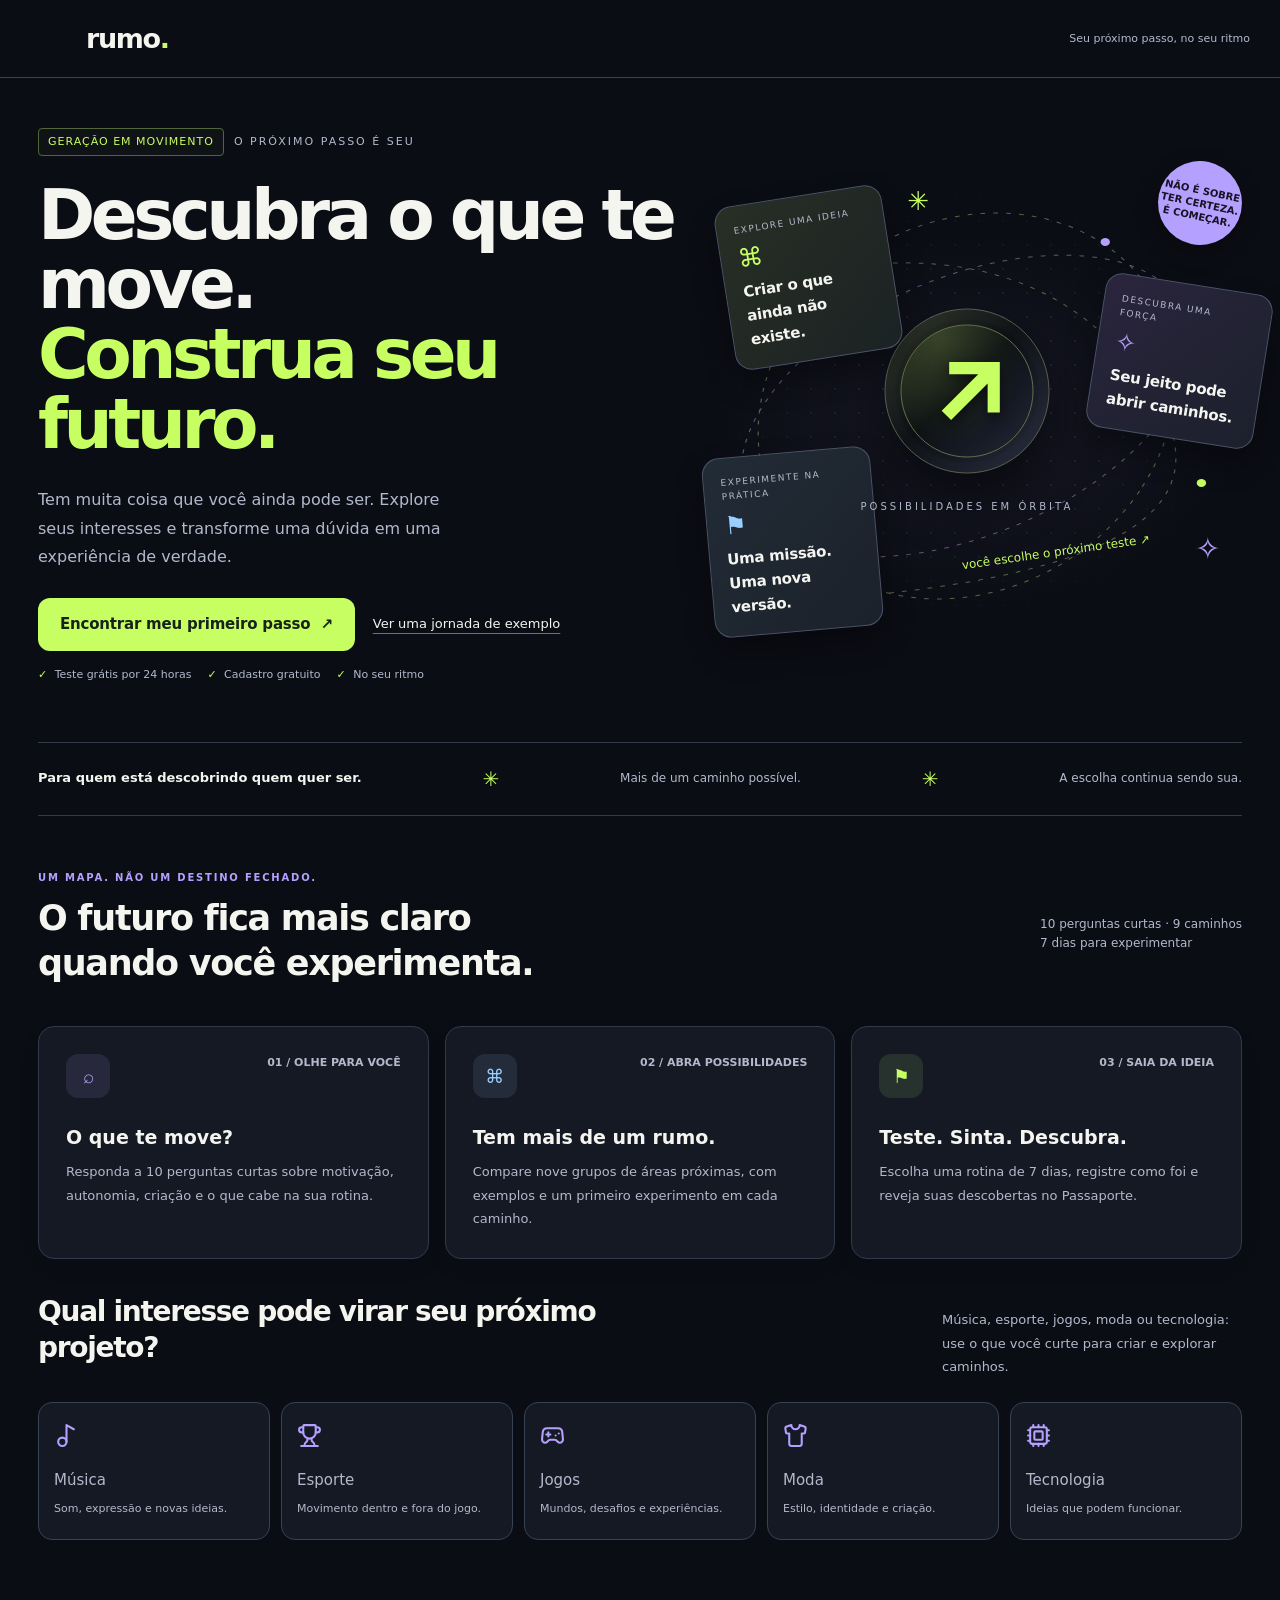
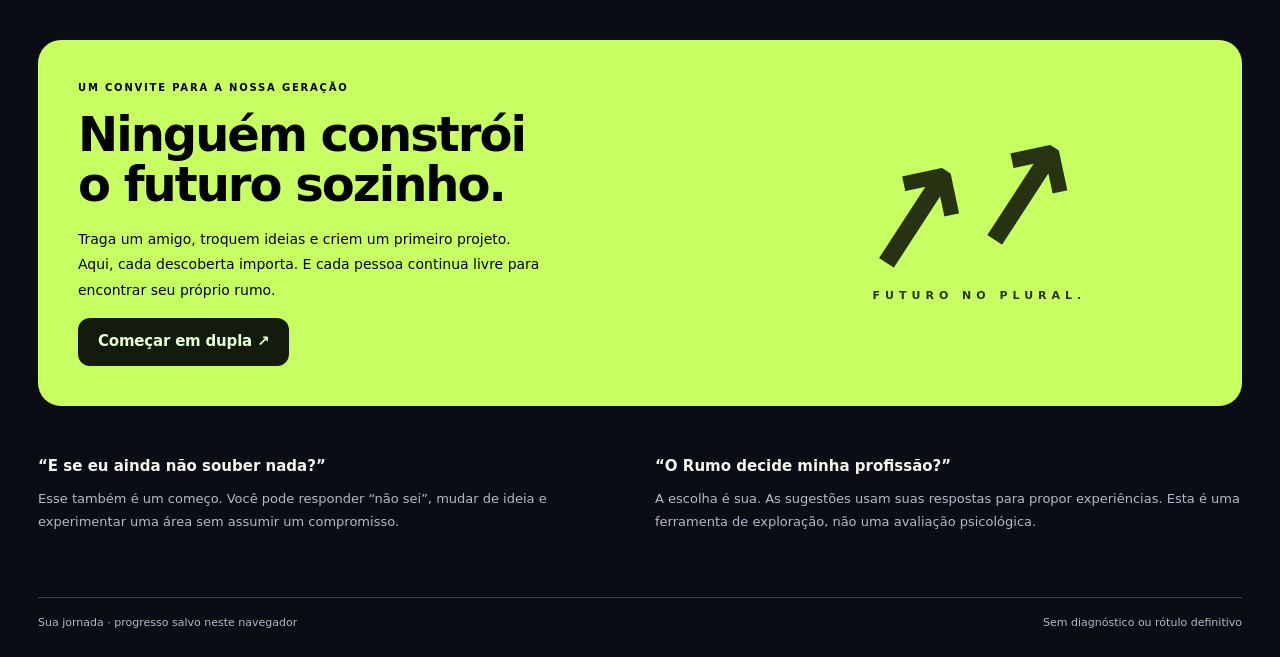
==== public/index.html @ f010de56 "Publica o novo visual do Rumo e separa catálogo e mapa pessoal" ====
<!doctype html>
<html lang="pt-BR"><head><meta charset="utf-8"><meta name="viewport" content="width=device-width,initial-scale=1"><meta name="theme-color" content="#0b0d14"><meta name="description" content="Conheça seus interesses, explore nove caminhos e crie projetos no seu ritmo, sozinho ou em dupla."><title>Rumo — descubra o que te move</title><link rel="icon" href="/favicon.ico?v=rumo1" sizes="16x16 32x32 48x48"><link rel="icon" type="image/png" sizes="32x32" href="/favicon-32x32.png?v=rumo1"><link rel="icon" type="image/svg+xml" sizes="any" href="/favicon.svg?v=rumo1"><link rel="apple-touch-icon" sizes="180x180" href="/apple-touch-icon.png?v=rumo1"><style id="rumo-auth-password-style">#rumo-app-preview .ra-password-wrap{display:flex;align-items:stretch;position:relative;margin-top:8px}#rumo-app-preview .ra-password-wrap input{margin-top:0;padding-right:82px}#rumo-app-preview .ra-password-toggle{position:absolute;right:8px;top:50%;transform:translateY(-50%);border:0;background:transparent;color:var(--mint);font:inherit;font-size:12px;font-weight:700;cursor:pointer;padding:8px}
#rumo-app-preview .mc-page{max-width:1080px;margin:auto;padding-bottom:44px;color:#f7f8fa}#rumo-app-preview .mc-eyebrow{display:flex;align-items:center;gap:9px;font-size:12px;letter-spacing:1.5px;text-transform:uppercase;color:#c7ff62}#rumo-app-preview .mc-dot{width:7px;height:7px;background:#c7ff62;border-radius:50%}#rumo-app-preview .mc-intro{display:flex;justify-content:space-between;gap:35px;align-items:center;margin:35px 0 30px}#rumo-app-preview .mc-intro h1{font-size:clamp(32px,4vw,52px);letter-spacing:-2px;line-height:1.09;margin:16px 0}#rumo-app-preview .mc-intro h1 em{font-style:normal;color:#c7ff62}#rumo-app-preview .mc-intro p{color:#bbc0ce;max-width:530px;font-size:17px;line-height:1.6}#rumo-app-preview .mc-balance{border:1px solid #353b48;background:linear-gradient(135deg,#242d24,#191e2a);padding:24px;border-radius:22px;min-width:200px}#rumo-app-preview .mc-balance strong{display:block;font-size:44px;letter-spacing:-2px;margin:9px 0}#rumo-app-preview .mc-balance small{color:#bbc0ce}#rumo-app-preview .mc-preview{border:1px solid #48523a;background:#252c21;color:#e1e8d6;padding:13px 18px;border-radius:12px;font-size:13px;margin:0 0 30px}#rumo-app-preview .mc-section-title{display:flex;align-items:center;justify-content:space-between;gap:16px}#rumo-app-preview .mc-section-title h2{font-size:21px}#rumo-app-preview .mc-section-title span{font-size:13px;color:#bbc0ce}#rumo-app-preview .mc-packs{display:grid;grid-template-columns:repeat(3,1fr);gap:17px;margin:20px 0}#rumo-app-preview .mc-pack{position:relative;display:block;text-align:left;border:1px solid #363d4b;background:#191e2a;color:#fff;border-radius:20px;padding:25px;cursor:pointer;min-height:247px;transition:transform .15s,border-color .15s}#rumo-app-preview .mc-pack:hover{transform:translateY(-3px)}#rumo-app-preview .mc-pack[aria-pressed=true]{border:2px solid #c7ff62;background:linear-gradient(140deg,#293023,#1a2027);padding:24px}#rumo-app-preview .mc-pack-top{display:flex;justify-content:space-between;align-items:center;font-size:13px;color:#bbc0ce}#rumo-app-preview .mc-check{display:grid;place-items:center;width:23px;height:23px;border:1px solid #646b76;border-radius:50%;color:#151a14}#rumo-app-preview .mc-pack[aria-pressed=true] .mc-check{background:#c7ff62;border-color:#c7ff62}#rumo-app-preview .mc-pack h3{margin:24px 0 6px;font-size:23px}#rumo-app-preview .mc-pack p{color:#bbc0ce;font-size:14px;line-height:1.5;min-height:42px}#rumo-app-preview .mc-price{display:block;font-size:31px;letter-spacing:-1px;margin:22px 0 5px}#rumo-app-preview .mc-pack small{color:#bbc0ce;font-size:12px}#rumo-app-preview .mc-checkout{display:flex;justify-content:space-between;align-items:center;gap:20px;background:#1c222f;padding:21px 24px;border:1px solid #363d4b;border-radius:17px}#rumo-app-preview .mc-checkout strong{display:block;margin-bottom:6px}#rumo-app-preview .mc-checkout small{color:#bbc0ce}#rumo-app-preview .mc-explain{display:grid;grid-template-columns:repeat(3,1fr);gap:24px;border-top:1px solid #343b48;padding-top:26px;margin-top:35px}#rumo-app-preview .mc-explain span{color:#c7ff62;font-size:13px}#rumo-app-preview .mc-explain h3{font-size:15px;margin:9px 0}#rumo-app-preview .mc-explain p{color:#bbc0ce;font-size:13px;line-height:1.6}#rumo-app-preview .mc-footer{margin-top:24px;display:flex;justify-content:space-between;align-items:center;gap:16px}#rumo-app-preview .mc-footer small{color:#bbc0ce}#rumo-app-preview .mc-modal{padding:28px;border:1px solid #606a4e;border-radius:20px;background:#202735;margin:22px 0}#rumo-app-preview .mc-modal p{color:#d2d6e0;line-height:1.6}#rumo-app-preview[data-theme=light] .mc-page{color:#202631}#rumo-app-preview[data-theme=light] .mc-page p,#rumo-app-preview[data-theme=light] .mc-page small,#rumo-app-preview[data-theme=light] .mc-section-title span{color:#525e6a}#rumo-app-preview[data-theme=light] .mc-pack,#rumo-app-preview[data-theme=light] .mc-checkout,#rumo-app-preview[data-theme=light] .mc-balance,#rumo-app-preview[data-theme=light] .mc-modal{background:#fff;color:#202631;border-color:#8f9c7b}#rumo-app-preview[data-theme=light] .mc-intro h1 em,#rumo-app-preview[data-theme=light] .mc-eyebrow,#rumo-app-preview[data-theme=light] .mc-explain span{color:#476b1f}@media(max-width:700px){#rumo-app-preview .mc-intro{align-items:stretch;flex-direction:column;gap:10px}#rumo-app-preview .mc-balance{min-width:0;display:flex;align-items:center;justify-content:space-between;gap:10px;padding:18px}#rumo-app-preview .mc-balance strong{font-size:30px;margin:0}#rumo-app-preview .mc-packs{grid-template-columns:1fr}#rumo-app-preview .mc-pack{min-height:0;padding:22px}#rumo-app-preview .mc-pack[aria-pressed=true]{padding:21px}#rumo-app-preview .mc-pack h3{margin-top:15px}#rumo-app-preview .mc-pack p{min-height:0}#rumo-app-preview .mc-checkout,#rumo-app-preview .mc-footer{align-items:stretch;flex-direction:column}#rumo-app-preview .mc-explain{grid-template-columns:1fr;gap:8px}#rumo-app-preview .mc-section-title{align-items:start;flex-direction:column;gap:0}}

#rumo-app-preview .ts-account{margin:30px 0;padding:28px;background:var(--rp-surface,#191e2a);border:1px solid var(--rp-line,#363d4b);border-radius:24px;color:var(--rp-text,#f4f5f8)}#rumo-app-preview .ts-account-head{display:flex;align-items:center;gap:15px}#rumo-app-preview .ts-account h2{margin:6px 0 0;font-size:23px;color:inherit}#rumo-app-preview .ts-account-icon{width:50px;height:50px;border-radius:15px;display:grid;place-items:center;background:#c7ff6214;color:#c7ff62}#rumo-app-preview .ts-account-icon svg{width:24px;height:24px}#rumo-app-preview .ts-account-badge{margin-left:auto;border-radius:30px;padding:7px 12px;background:#c7ff6214;color:#c7ff62;font-size:12px}#rumo-app-preview .ts-account dl{padding:22px 0;margin:22px 0 0;border-bottom:1px solid var(--rp-line,#363d4b)}#rumo-app-preview .ts-account dt{font-size:13px;color:var(--rp-muted,#bbc0ce);margin-bottom:8px}#rumo-app-preview .ts-account dd{margin:0;font-size:18px;overflow-wrap:anywhere}#rumo-app-preview .ts-account-footer{display:flex;align-items:center;justify-content:space-between;gap:25px;padding-top:22px}#rumo-app-preview .ts-account-footer p{font-size:13px;line-height:1.6;color:var(--rp-muted,#bbc0ce);max-width:370px;margin:0}#rumo-app-preview .ts-logout{display:flex;gap:9px;align-items:center;justify-content:center;white-space:nowrap}#rumo-app-preview .ts-logout svg{width:17px;height:17px}#rumo-app-preview #ts-account-status:empty{display:none}#rumo-app-preview #ts-account-status{color:var(--rp-text,#f4f5f8);margin-bottom:0}#rumo-app-preview[data-theme=light] .ts-account-icon,#rumo-app-preview[data-theme=light] .ts-account-badge{color:#3f6220;background:#e6eedc}#rumo-app-preview[data-theme=light] .ts-account{background:#fff;color:#202631;border-color:#cbd2c5}#rumo-app-preview[data-theme=light] .ts-account-footer p,#rumo-app-preview[data-theme=light] .ts-account dt{color:#526044}@media(max-width:600px){#rumo-app-preview .ts-account{padding:20px}#rumo-app-preview .ts-account-footer{align-items:stretch;flex-direction:column;gap:18px}#rumo-app-preview .ts-account h2{font-size:20px}#rumo-app-preview .ts-account-head{gap:10px}#rumo-app-preview .ts-account-badge{padding:6px 8px}}

#rumo-app-preview .pc-status{color:var(--rp-text,#f4f5f8);line-height:1.6}#rumo-app-preview .pc-orders{margin-top:30px}#rumo-app-preview .pc-order{display:flex;justify-content:space-between;align-items:center;gap:15px;border:1px solid var(--rp-line,#363d4b);border-radius:15px;padding:20px;margin:12px 0}#rumo-app-preview .pc-order small{display:block;margin-top:8px;color:var(--rp-muted,#bbc0ce)}#rumo-app-preview .pc-admin-order{border:1px solid var(--rp-line,#363d4b);background:var(--rp-surface,#191e2a);padding:24px;border-radius:20px;margin:22px 0}#rumo-app-preview .pc-admin-order h2{font-size:24px}#rumo-app-preview .pc-admin-order label{display:block;margin:20px 0;font-size:14px}#rumo-app-preview .pc-details dt{font-size:12px;color:var(--rp-muted,#bbc0ce);margin-top:20px}#rumo-app-preview .pc-details dd{margin:8px 0 0;overflow-wrap:anywhere}#rumo-app-preview .pc-details input,#rumo-app-preview .pc-admin-order input[type=text],#rumo-app-preview .pc-admin-order input[name=bankReference]{display:block;width:100%;padding:14px;border:1px solid var(--rp-line,#495363);border-radius:10px;background:var(--rp-bg,#10141e);color:var(--rp-text,#fff);font:inherit;margin-top:10px}#rumo-app-preview .pc-confirm{line-height:1.6}#rumo-app-preview .pc-confirm input{accent-color:#c7ff62}#rumo-app-preview .mc-modal small{display:block;margin-top:12px;line-height:1.7;color:#d2d6e0}#rumo-app-preview[data-theme=light] .pc-details input,#rumo-app-preview[data-theme=light] .pc-admin-order input[name=bankReference]{background:#fff;color:#202631;border-color:#9ba78e}#rumo-app-preview[data-theme=light] .pc-admin-order{background:#fff;color:#202631}@media(max-width:600px){#rumo-app-preview .pc-order{align-items:stretch;flex-direction:column}#rumo-app-preview .pc-admin-order{padding:18px}#rumo-app-preview .pc-admin-order .rp-button{white-space:normal;width:100%;line-height:1.5}}
</style><style>
#rumo-app-preview .mf-hero{display:grid;grid-template-columns:100px minmax(0,1fr);gap:8px 24px;text-align:left;padding:12px 0 28px;position:relative}#rumo-app-preview .mf-badge{grid-column:2;justify-self:start;display:inline-flex;color:#c7ff62;border:1px solid #c7ff6238;border-radius:999px;padding:8px 14px;font-size:12px;font-weight:650;letter-spacing:.04em}#rumo-app-preview .mf-orb{display:grid;place-items:center;grid-column:1;grid-row:1 / span 4;margin:auto;width:84px;height:84px;border:1px solid #c7ff6280;border-radius:50%;background:radial-gradient(circle at 30% 22%,#d5ffb2 0%,#9bf2b5 20%,#49b9bb 45%,#7e77dd 73%,#293c49 100%);box-shadow:0 0 0 12px #c7ff6206,0 0 0 26px #72e3c704,0 0 55px #78dcb02c;cursor:pointer;color:#112326;transition:transform .2s,box-shadow .2s}#rumo-app-preview .mf-orb:hover{transform:scale(1.05);box-shadow:0 0 0 14px #c7ff620c,0 0 65px #78dcb040}#rumo-app-preview .mf-orb span{display:grid;place-items:center;width:52px;height:52px;border:1px solid #ffffff80;border-radius:50%;background:#ffffff18}#rumo-app-preview .mf-orb svg{width:30px;height:30px}#rumo-app-preview .mf-listening{animation:mf-pulse 1.3s ease-in-out infinite}#rumo-app-preview .mf-hero h1{grid-column:2;font-size:clamp(26px,3.4vw,38px);line-height:1.06;letter-spacing:-.04em;margin:0}#rumo-app-preview .mf-hero h1 br{display:none}#rumo-app-preview .mf-hero h1 em{font-style:normal;color:#c7ff62}#rumo-app-preview .mf-hero p{grid-column:2;font-size:14px;line-height:1.6;margin:0;color:var(--rp-muted,#bbc0ce)}#rumo-app-preview .mf-free{grid-column:2;color:var(--rp-muted,#bbc0ce);font-size:12px}#rumo-app-preview .mf-shortcuts{display:grid;gap:9px;margin-top:24px}#rumo-app-preview .mf-shortcuts button{display:flex;align-items:center;gap:10px;text-align:left;border:1px solid var(--rp-line,#363d4b);background:#ffffff04;color:var(--rp-text,#f4f5f8);border-radius:12px;padding:13px 11px;font:inherit;font-size:13px;cursor:pointer}#rumo-app-preview .mf-shortcuts svg{width:17px;height:17px;color:#c7ff62}#rumo-app-preview .mf-actions{display:flex;align-items:center;gap:8px 16px;flex-wrap:wrap;margin-top:12px}#rumo-app-preview .mf-page .ma-log{min-height:300px;max-height:530px;overflow:auto}#rumo-app-preview .mf-page .ma-bubble p{white-space:pre-line}#rumo-app-preview .mf-page .ma-compose>small{display:block;margin-top:10px;line-height:1.6;color:var(--rp-muted,#bbc0ce)}#rumo-app-preview[data-theme=light] .mf-badge{color:#416516;background:#eef7e5;border-color:#c4d9b0}#rumo-app-preview[data-theme=light] .mf-hero h1 em,#rumo-app-preview[data-theme=light] .mf-shortcuts svg{color:#416516}@keyframes mf-pulse{50%{transform:scale(1.06);box-shadow:0 0 0 18px #c7ff6214,0 0 70px #78dcb04a}}@media(prefers-reduced-motion:reduce){#rumo-app-preview .mf-listening{animation:none}#rumo-app-preview .mf-orb{transition:none}}@media(max-width:600px){#rumo-app-preview .mf-hero{grid-template-columns:64px minmax(0,1fr);gap:8px 18px;padding-top:12px}#rumo-app-preview .mf-orb{width:64px;height:64px;margin:auto}#rumo-app-preview .mf-orb span{width:44px;height:44px}#rumo-app-preview .mf-page .ma-layout{display:flex;flex-direction:column}#rumo-app-preview .mf-page .ma-context{order:2}#rumo-app-preview .mf-page .ma-chat{order:1}#rumo-app-preview .mf-shortcuts{grid-template-columns:1fr 1fr}#rumo-app-preview .mf-page .ma-log{max-height:430px}}
</style>
<style id="rumo-task-record-style">
#rumo-app-preview .rp-task-record{margin:24px 0;padding:20px;border:1px solid var(--rp-line);border-radius:14px;background:var(--rp-surface)}
#rumo-app-preview .rp-task-record label{display:block;margin:0 0 8px;font-size:16px;font-weight:650;color:var(--rp-text)}
#rumo-app-preview .rp-task-record label span{font-size:12px;font-weight:400;color:var(--rp-muted)}
#rumo-app-preview .rp-task-record p{font-size:13px;line-height:1.6;margin:0 0 14px;color:var(--rp-muted)}
#rumo-app-preview .rp-task-record textarea{display:block;box-sizing:border-box;width:100%;min-height:160px;resize:vertical;padding:14px;border:1px solid var(--rp-line);border-radius:10px;background:var(--rp-bg);color:var(--rp-text);font:inherit;font-size:16px;line-height:1.6}
#rumo-app-preview .rp-task-record textarea::placeholder{color:var(--rp-muted);opacity:1}
#rumo-app-preview .rp-task-record textarea:focus-visible{outline:2px solid var(--rp-lime);outline-offset:3px}
#rumo-app-preview .rp-task-saved p{white-space:pre-wrap;overflow-wrap:anywhere;color:var(--rp-text)}
@media(max-width:500px){#rumo-app-preview .rp-task-record{padding:16px}}
</style><style id="rumo-support-style">
#rumo-app-preview .su-page{max-width:1030px;margin:0 auto;padding-bottom:32px}
#rumo-app-preview .su-heading{margin:35px 0 34px;max-width:630px}
#rumo-app-preview .su-kicker{display:flex;align-items:center;gap:8px;color:var(--rp-muted);font-size:10px;letter-spacing:1.7px;font-weight:650}
#rumo-app-preview .su-kicker>span{width:7px;height:7px;background:#c7ff62;border-radius:50%}
#rumo-app-preview .su-heading h1{font-size:clamp(34px,5vw,52px);letter-spacing:-2px;line-height:1.09;margin:18px 0}
#rumo-app-preview .su-heading h1 em{font-style:normal;color:var(--rp-lime)}
#rumo-app-preview .su-heading>p{font-size:15px;line-height:1.7;max-width:510px}
#rumo-app-preview .su-grid{display:grid;grid-template-columns:1.1fr 1fr;gap:32px;align-items:start}
#rumo-app-preview .su-contact{border:1px solid var(--rp-line);border-radius:24px;background:radial-gradient(ellipse at 100% 0%,#c7ff6210,transparent 60%),var(--rp-surface);padding:28px}
#rumo-app-preview .su-contact-top{display:flex;align-items:center;justify-content:space-between;gap:12px;margin-bottom:26px}
#rumo-app-preview .su-chat-icon{width:55px;height:55px;border-radius:17px;display:grid;place-items:center;background:#c7ff62;color:#132006}
#rumo-app-preview .su-chat-icon svg{width:28px;height:28px}
#rumo-app-preview .su-tag{font-size:10px;letter-spacing:1.4px;color:var(--rp-muted)}
#rumo-app-preview .su-contact h2{font-size:28px;line-height:1.2;letter-spacing:-.8px;margin-bottom:16px}
#rumo-app-preview .su-contact>p{font-size:13px;line-height:1.8}
#rumo-app-preview .su-chat{border:1px solid var(--rp-line);background:var(--rp-bg);border-radius:14px 14px 4px 14px;padding:16px 18px;margin:24px 0 22px}
#rumo-app-preview .su-chat>span{font-size:9px;font-weight:650;letter-spacing:1.3px;color:var(--rp-muted)}
#rumo-app-preview .su-chat p{font-size:13px;line-height:1.6;color:var(--rp-text);margin:8px 0 0}
#rumo-app-preview .su-whatsapp{text-decoration:none;box-sizing:border-box;display:flex;align-items:center;justify-content:center;gap:10px;width:100%;min-height:54px;border:0;border-radius:12px;background:#c7ff62;color:#102005;font-size:14px;font-weight:750;padding:14px 16px}
#rumo-app-preview .su-whatsapp:hover{background:#d9ff99}
#rumo-app-preview .su-whatsapp>svg{width:21px;height:21px}
#rumo-app-preview .su-whatsapp>span{margin-left:auto;font-size:20px}
#rumo-app-preview .su-contact>small{display:block;text-align:center;font-size:10px;color:var(--rp-muted);line-height:1.6;margin:12px 0 0}
#rumo-app-preview .su-contact .su-preview-note{font-size:10px;color:var(--rp-muted);text-align:center;margin:14px 0 0}
#rumo-app-preview .su-status{border:1px solid var(--rp-line);border-radius:10px;padding:14px;margin-top:16px;font-size:12px;line-height:1.7;color:var(--rp-text);background:var(--rp-bg)}
#rumo-app-preview .su-faq{padding-top:5px}
#rumo-app-preview .su-faq>h2{margin-top:13px;font-size:25px}
#rumo-app-preview .su-faq details{border-bottom:1px solid var(--rp-line)}
#rumo-app-preview .su-faq summary{display:flex;align-items:center;justify-content:space-between;gap:15px;list-style:none;cursor:pointer;padding:20px 0;color:var(--rp-text);font-size:13px;font-weight:550}
#rumo-app-preview .su-faq summary::-webkit-details-marker{display:none}
#rumo-app-preview .su-faq summary>span{font-size:21px;color:var(--rp-muted);font-weight:400}
#rumo-app-preview .su-faq details[open] summary>span{transform:rotate(45deg)}
#rumo-app-preview .su-faq details>p{font-size:12px;line-height:1.8;padding-bottom:4px}
#rumo-app-preview .su-tip{display:flex;gap:13px;padding:21px;border:1px solid var(--rp-line);border-radius:16px;margin-top:28px}
#rumo-app-preview .su-tip>svg{flex-shrink:0;width:19px;height:19px;color:var(--rp-lime);margin-top:2px}
#rumo-app-preview .su-tip h3{font-size:13px;line-height:1.5;margin:0 0 8px}
#rumo-app-preview .su-tip p{font-size:12px;line-height:1.7;margin-bottom:6px}
#rumo-app-preview .su-tip .rp-link{font-size:12px;text-decoration:none;color:var(--rp-lime)}
#rumo-app-preview .su-footer{display:flex;align-items:center;gap:9px;margin-top:25px;font-size:10px;line-height:1.7;color:var(--rp-muted)}
#rumo-app-preview .su-footer svg{width:15px;height:15px;flex-shrink:0}
@media(max-width:690px){#rumo-app-preview .su-grid{grid-template-columns:1fr;gap:30px}#rumo-app-preview .su-contact{padding:23px;border-radius:20px}#rumo-app-preview .su-heading{margin:27px 0}#rumo-app-preview .su-faq>.su-kicker{letter-spacing:1.1px}}
</style><style id="rumo-admin-style">#rumo-app-preview .ad-page{max-width:1320px;margin:auto;padding-bottom:30px}
#rumo-app-preview .ad-header{display:flex;justify-content:space-between;gap:24px;align-items:center;margin:30px 0}
#rumo-app-preview .ad-header h1{font-size:clamp(28px,3.6vw,43px);letter-spacing:-1.5px;margin:14px 0}
#rumo-app-preview .ad-header p{font-size:13px;margin:0}
#rumo-app-preview .ad-badge{display:inline-flex;align-items:center;gap:8px;font-size:9px;letter-spacing:1.6px;color:var(--rp-lime)}
#rumo-app-preview .ad-badge svg{width:15px;height:15px}
#rumo-app-preview .ad-owner{border-left:1px solid var(--rp-line);padding-left:23px;display:grid;gap:7px;font-size:11px}
#rumo-app-preview .ad-owner span,#rumo-app-preview .ad-owner small{color:var(--rp-muted);font-size:10px}
#rumo-app-preview .ad-toolbar,#rumo-app-preview .ad-tools{display:flex;align-items:center;justify-content:space-between;gap:15px;flex-wrap:wrap}
#rumo-app-preview .ad-toolbar{padding:20px 0;border-top:1px solid var(--rp-line);border-bottom:1px solid var(--rp-line);margin-bottom:24px}
#rumo-app-preview .ad-tabs{display:flex;gap:4px;background:var(--rp-surface);border:1px solid var(--rp-line);padding:5px;border-radius:12px}
#rumo-app-preview .ad-tabs button{border:0;background:transparent;color:var(--rp-muted);font-size:12px;padding:11px 15px;border-radius:8px}
#rumo-app-preview .ad-tabs [aria-pressed=true]{background:var(--rp-lime);color:#102005;font-weight:700}
#rumo-app-preview .ad-tabs button span{background:#181e15;color:#c7ff62;padding:2px 6px;border-radius:9px;margin-left:5px}
#rumo-app-preview .ad-select{display:grid;gap:5px;font-size:9px;color:var(--rp-muted)}
#rumo-app-preview .ad-select select,#rumo-app-preview .su-forms select{background:var(--rp-surface);color:var(--rp-text);border:1px solid var(--rp-line);border-radius:8px;padding:9px 12px;font:inherit;font-size:12px;color-scheme:dark}
#rumo-app-preview[data-theme=light] .ad-select select{color-scheme:light}
#rumo-app-preview .ad-kpis{display:grid;grid-template-columns:repeat(4,minmax(0,1fr));gap:14px;margin-bottom:22px}
#rumo-app-preview .ad-kpi{background:var(--rp-surface);border:1px solid var(--rp-line);padding:20px;border-radius:16px}
#rumo-app-preview .ad-kpi>div{display:flex;justify-content:space-between;gap:10px;font-size:11px;color:var(--rp-muted)}
#rumo-app-preview .ad-kpi svg{width:16px;height:16px;color:var(--rp-lime);flex-shrink:0}
#rumo-app-preview .ad-kpi>strong{display:block;font-size:34px;letter-spacing:-1.5px;margin:14px 0 8px}
#rumo-app-preview .ad-kpi>small{display:block;line-height:1.6;font-size:9px;color:var(--rp-muted)}
#rumo-app-preview .ad-grid{display:grid;grid-template-columns:1.2fr 1fr;gap:20px;margin-bottom:20px}
#rumo-app-preview .ad-card{border:1px solid var(--rp-line);border-radius:18px;padding:25px;background:var(--rp-surface)}
#rumo-app-preview .ad-card h2{font-size:20px;line-height:1.35;letter-spacing:-.5px;margin:12px 0 20px}
#rumo-app-preview .ad-card-head{display:flex;align-items:start;justify-content:space-between;gap:15px;flex-wrap:wrap}
#rumo-app-preview .ad-card .rp-overline{font-size:9px;letter-spacing:1.5px}
#rumo-app-preview .ad-card p,#rumo-app-preview .ad-fine{font-size:11px;line-height:1.8;color:var(--rp-muted)}
#rumo-app-preview .ad-legend{display:flex;gap:6px;align-items:center;font-size:9px;color:var(--rp-muted)}
#rumo-app-preview .ad-legend b,#rumo-app-preview .ad-legend em{height:7px;width:7px;border-radius:2px;background:#c7ff62}
#rumo-app-preview .ad-legend em{background:#b49cff;margin-left:6px}
#rumo-app-preview .ad-chart{height:150px;display:flex;gap:3px;align-items:end;margin-top:20px;border-bottom:1px solid var(--rp-line);background:repeating-linear-gradient(to top,transparent 0,transparent 49px,var(--rp-line) 50px)}
#rumo-app-preview .ad-chart-day{flex:1;min-width:0;height:100%;display:flex;gap:1px;align-items:end}
#rumo-app-preview .ad-chart-day span,#rumo-app-preview .ad-chart-day em{display:block;flex:1;background:#c7ff62;border-radius:2px 2px 0 0}
#rumo-app-preview .ad-chart-day em{background:#b49cff}
#rumo-app-preview .ad-axis{display:flex;justify-content:space-between;color:var(--rp-muted);font-size:9px;margin-top:10px}
#rumo-app-preview .ad-data-table{font-size:11px;color:var(--rp-muted);margin-top:18px}
#rumo-app-preview .ad-data-table>div{max-height:240px;overflow:auto}
#rumo-app-preview .ad-data-table table{width:100%;border-collapse:collapse;text-align:left;margin-top:12px}
#rumo-app-preview .ad-data-table td,#rumo-app-preview .ad-data-table th{padding:9px;border-bottom:1px solid var(--rp-line)}
#rumo-app-preview .ad-funnel>div{display:flex;justify-content:space-between;gap:20px;padding:16px 0;border-bottom:1px solid var(--rp-line);font-size:12px}
#rumo-app-preview .ad-funnel strong{font-size:18px;color:var(--rp-lime)}
#rumo-app-preview .ad-mini{display:grid;gap:10px;border-top:1px solid var(--rp-line);padding-top:15px;font-size:11px}
#rumo-app-preview .ad-mini strong{float:right}
#rumo-app-preview .ad-routes>div{margin:20px 0}
#rumo-app-preview .ad-routes>div>div:first-child{display:flex;justify-content:space-between;gap:15px;font-size:11px;margin-bottom:10px}
#rumo-app-preview .ad-bar{height:6px;border-radius:4px;background:var(--rp-line);overflow:hidden}
#rumo-app-preview .ad-bar>span{display:block;height:100%;background:linear-gradient(90deg,#b49cff,#c7ff62);border-radius:4px}
#rumo-app-preview .ad-empty{text-align:center;border:1px dashed var(--rp-line);border-radius:12px;padding:35px 20px;color:var(--rp-muted);font-size:13px}
#rumo-app-preview .ad-empty svg{width:27px;height:27px;color:var(--rp-lime)}
#rumo-app-preview .ad-footer{display:flex;gap:10px;margin-top:24px;color:var(--rp-muted)}
#rumo-app-preview .ad-footer>svg{width:16px;flex-shrink:0}
#rumo-app-preview .ad-footer p{font-size:10px;line-height:1.7;margin:0}
#rumo-app-preview .ad-error{padding:25px;border:1px solid #c67d7d;border-radius:14px}
#rumo-app-preview .ad-rating{display:flex;align-items:center;gap:20px;margin:22px 0}
#rumo-app-preview .ad-rating>strong{font-size:60px;letter-spacing:-3px;color:var(--rp-lime)}
#rumo-app-preview .ad-review{border-top:1px solid var(--rp-line);padding:20px 0}
#rumo-app-preview .ad-review>div{display:flex;justify-content:space-between;gap:12px}
#rumo-app-preview .ad-review strong{color:var(--rp-lime)}
#rumo-app-preview .ad-review time{font-size:10px;color:var(--rp-muted)}
#rumo-app-preview .ad-review p,#rumo-app-preview .ad-ticket-message{white-space:pre-wrap;overflow-wrap:anywhere}
#rumo-app-preview .ad-ticket{padding:23px 0;border-top:1px solid var(--rp-line)}
#rumo-app-preview .ad-ticket-top{display:flex;justify-content:space-between;gap:15px;align-items:center;font-size:14px}
#rumo-app-preview .ad-status{font-size:10px;border:1px solid var(--rp-line);border-radius:20px;padding:6px 10px;color:#d1baff}
#rumo-app-preview .ad-status-resolved{color:var(--rp-lime)}
#rumo-app-preview .ad-ticket-meta{display:flex;flex-wrap:wrap;gap:15px;font-size:10px;margin:16px 0;color:var(--rp-muted)}
#rumo-app-preview .ad-ticket-meta a{color:var(--rp-lime)}
#rumo-app-preview .ad-ticket .ad-select{max-width:210px}
#rumo-app-preview .ad-pagination{display:flex;align-items:center;justify-content:space-between;gap:10px;font-size:11px;border-top:1px solid var(--rp-line);padding-top:20px}
#rumo-app-preview .su-forms{display:grid;grid-template-columns:1fr 1fr;gap:25px;margin-top:30px}
#rumo-app-preview .su-forms label{display:grid;gap:8px;font-size:12px;margin:18px 0;color:var(--rp-text)}
#rumo-app-preview .su-forms textarea{width:100%;box-sizing:border-box;border:1px solid var(--rp-line);border-radius:9px;background:var(--rp-bg);color:var(--rp-text);padding:13px;font:inherit;font-size:16px;resize:vertical}
#rumo-app-preview .su-forms [role=status]{color:var(--rp-text)}
#rumo-app-preview .su-rating{border:0;padding:0;margin:20px 0;display:flex;flex-wrap:wrap;gap:7px}
#rumo-app-preview .su-rating legend{font-size:12px;margin-bottom:10px}
#rumo-app-preview .su-rating label{display:flex;align-items:center;gap:4px;border:1px solid var(--rp-line);padding:10px;border-radius:8px;margin:0}
#rumo-app-preview .su-rating input{accent-color:#c7ff62}
@media(max-width:960px){#rumo-app-preview .ad-kpis{grid-template-columns:repeat(2,minmax(0,1fr))}#rumo-app-preview .ad-grid{grid-template-columns:1fr}#rumo-app-preview .ad-header{align-items:start;flex-direction:column}#rumo-app-preview .ad-owner{padding:0;border:0}}
@media(max-width:650px){#rumo-app-preview .su-forms{grid-template-columns:1fr}#rumo-app-preview .ad-card{padding:20px}#rumo-app-preview .ad-kpi{padding:15px}#rumo-app-preview .ad-tabs button{padding:10px}#rumo-app-preview .ad-pagination .rp-button{font-size:11px;padding:10px}#rumo-app-preview .ad-tools{width:100%}}
</style><style id="rumo-purchase-style">#rumo-app-preview .lp-page{max-width:1050px;margin:20px auto 50px}
#rumo-app-preview .lp-head{max-width:640px;margin:35px 0}
#rumo-app-preview .lp-head h1{font-size:clamp(32px,4.5vw,51px);letter-spacing:-1.7px;line-height:1.12;margin:15px 0}
#rumo-app-preview .lp-head h1 em{color:var(--rp-lime);font-style:normal}
#rumo-app-preview .lp-head p{font-size:14px;line-height:1.8}
#rumo-app-preview .lp-grid{display:grid;grid-template-columns:1.05fr 1fr;gap:25px;align-items:start}
#rumo-app-preview .lp-offer,#rumo-app-preview .lp-card{padding:28px;border:1px solid var(--rp-line);border-radius:23px;background:var(--rp-surface)}
#rumo-app-preview .lp-offer{background:radial-gradient(ellipse at 0 0,#c7ff6217,transparent 75%),var(--rp-surface);border-color:#788c43}
#rumo-app-preview .lp-label{display:inline-flex;align-items:center;gap:8px;font-size:10px;font-weight:650;letter-spacing:1.5px;color:var(--rp-lime)}
#rumo-app-preview .lp-label svg{width:16px;height:16px}
#rumo-app-preview .lp-offer h2{font-size:25px;line-height:1.3;margin:20px 0 12px}
#rumo-app-preview .lp-price{font-size:54px;font-weight:750;letter-spacing:-2.5px;line-height:1.2;margin:24px 0 8px}
#rumo-app-preview .lp-price small{font-size:16px;letter-spacing:0;font-weight:500;margin-right:5px}
#rumo-app-preview .lp-once{color:var(--rp-muted);font-size:12px;display:block;margin-bottom:25px}
#rumo-app-preview .lp-benefits{padding:0;margin:0 0 25px;list-style:none;display:grid;gap:14px;font-size:13px}
#rumo-app-preview .lp-benefits li{display:flex;gap:11px;align-items:start}
#rumo-app-preview .lp-benefits li:before{content:'✓';color:var(--rp-lime)}
#rumo-app-preview .lp-offer .rp-button{width:100%;justify-content:center;margin:8px 0}
#rumo-app-preview .lp-fine{font-size:10px!important;line-height:1.8!important;color:var(--rp-muted);margin:12px 0}
#rumo-app-preview .lp-trial{border:1px solid var(--rp-line);border-radius:12px;padding:18px;margin:20px 0;display:grid;gap:9px}
#rumo-app-preview .lp-trial strong{font-size:21px;letter-spacing:-.4px}
#rumo-app-preview .lp-trial small{font-size:11px;color:var(--rp-muted)}
#rumo-app-preview .lp-card h2{font-size:22px;margin:12px 0}
#rumo-app-preview .lp-card p{font-size:13px;line-height:1.8}
#rumo-app-preview .lp-steps{list-style:none;padding:0;margin:25px 0;counter-reset:pay}
#rumo-app-preview .lp-steps li{counter-increment:pay;display:flex;gap:13px;padding:15px 0;border-bottom:1px solid var(--rp-line);font-size:12px;line-height:1.7}
#rumo-app-preview .lp-steps li:before{content:counter(pay);display:grid;place-items:center;width:25px;height:25px;border-radius:7px;background:#b49cff20;color:var(--rp-text);flex-shrink:0;font-size:12px}
#rumo-app-preview .lp-pix{margin-top:20px;padding:20px;border:1px solid var(--rp-line);background:var(--rp-bg);border-radius:15px}
#rumo-app-preview .lp-pix label{display:block;font-size:12px;margin-bottom:10px}
#rumo-app-preview .lp-pix textarea{width:100%;box-sizing:border-box;padding:12px;border:1px solid var(--rp-line);border-radius:8px;font-size:12px;color:var(--rp-text);background:var(--rp-surface);resize:none;word-break:break-all}
#rumo-app-preview .lp-pix .rp-button{width:100%;justify-content:center;margin-top:12px}
#rumo-app-preview .lp-pix dl{font-size:11px;margin:16px 0}
#rumo-app-preview .lp-pix dt{color:var(--rp-muted);margin-top:12px}
#rumo-app-preview .lp-pix dd{margin:4px 0;overflow-wrap:anywhere}
#rumo-app-preview .lp-state{padding:18px;border-radius:12px;border:1px solid var(--rp-line);background:#b49cff10;font-size:12px;margin-top:20px}
#rumo-app-preview .lp-state strong{display:block;color:var(--rp-lime);margin-bottom:8px}
#rumo-app-preview .lp-nav{display:flex;justify-content:space-between;gap:15px;align-items:center;flex-wrap:wrap}
#rumo-app-preview .lp-account{display:grid;gap:4px;font-size:10px;color:var(--rp-muted)}
#rumo-app-preview .lp-account strong{color:var(--rp-text);font-size:11px}
#rumo-app-preview .lp-faq{margin-top:30px;border-top:1px solid var(--rp-line)}
#rumo-app-preview .lp-faq details{border-bottom:1px solid var(--rp-line);font-size:13px;padding:18px 0}
#rumo-app-preview .lp-faq summary{cursor:pointer;font-weight:600}
#rumo-app-preview .lp-faq p{font-size:12px;line-height:1.8;margin-bottom:0}
#rumo-app-preview .lp-banner{display:flex;align-items:center;justify-content:space-between;gap:15px;flex-wrap:wrap;padding:12px 20px;border-bottom:1px solid var(--rp-line);background:var(--rp-surface);font-size:11px}
#rumo-app-preview .lp-banner span{color:var(--rp-muted)}
#rumo-app-preview .lp-banner a{color:var(--rp-lime);font-weight:650}
#rumo-app-preview .lp-check{display:flex;gap:10px;align-items:start;font-size:12px;line-height:1.7;margin:20px 0}
#rumo-app-preview .lp-check input{margin-top:5px;accent-color:#c7ff62}
#rumo-app-preview .lp-approve input[type=text]{display:block;width:100%;box-sizing:border-box;margin-top:10px;padding:12px;border:1px solid var(--rp-line);border-radius:9px;background:var(--rp-bg);color:var(--rp-text);font-size:16px}
#rumo-app-preview .lp-approve .rp-actions{flex-wrap:wrap}
#rumo-app-preview .lp-error{padding:18px;border:1px solid #b98080;border-radius:12px;margin:20px 0;font-size:13px}
@media(max-width:700px){#rumo-app-preview .lp-grid{grid-template-columns:1fr}#rumo-app-preview .lp-offer,#rumo-app-preview .lp-card{padding:23px}#rumo-app-preview .lp-head{margin:25px 0}}
</style><style>
#rumo-app-preview .path-directory {margin:2rem 0}
#rumo-app-preview .path-directory h1 {font-size:clamp(2.25rem,5vw,4.2rem);letter-spacing:-.055em;margin:.4rem 0}
#rumo-app-preview .path-directory section {display:grid;grid-template-columns:minmax(10rem,.75fr) 2fr;gap:1rem 2rem;padding:1.5rem 0;border-top:1px solid var(--rp-line)}
#rumo-app-preview .path-directory section h2 {font-size:1.2rem;margin:.9rem 0;color:var(--rp-lime)}
#rumo-app-preview .path-directory button {width:100%;text-align:left;display:grid;grid-template-columns:1fr auto;gap:.35rem 1rem;align-items:center;padding:.95rem .75rem;border:0;border-bottom:1px solid var(--rp-line);border-radius:0;background:transparent;color:var(--rp-text)}
#rumo-app-preview .path-directory button:hover {background:var(--rp-surface)}
#rumo-app-preview .path-directory button strong {font-size:1.05rem}
#rumo-app-preview .path-directory button small {grid-column:1;color:var(--rp-muted);font-size:.9rem}
#rumo-app-preview .path-directory button svg {grid-column:2;grid-row:1/3;width:18px}
@media(max-width:650px){#rumo-app-preview .path-directory section {grid-template-columns:1fr;gap:0}}
</style></head><body>
<div id="rumo-app-preview" aria-label="Rumo: explore seus caminhos e crie seus projetos">
<style>

#rumo-app-preview{color-scheme:dark;--bg:#0b0d14;--panel:#151923;--panel2:#202432;--line:#32394b;--text:#f5f5f0;--muted:#b2b9cc;--mint:#c7ff62;--purple:#b4a0ff;--blue:#99cfff}#rumo-app-preview *{box-sizing:border-box}#rumo-app-preview{margin:0;background:var(--bg);color:var(--text);font:16px/1.6 system-ui,-apple-system,BlinkMacSystemFont,"Segoe UI",sans-serif}#rumo-app-preview button,#rumo-app-preview input,#rumo-app-preview textarea{font:inherit}#rumo-app-preview button,#rumo-app-preview a{-webkit-tap-highlight-color:transparent}#rumo-app-preview button{cursor:pointer}#rumo-app-preview button:disabled{opacity:.4;cursor:not-allowed}#rumo-app-preview button:focus-visible,#rumo-app-preview a:focus-visible,#rumo-app-preview input:focus-visible,#rumo-app-preview textarea:focus-visible{outline:3px solid var(--mint);outline-offset:4px}#rumo-app-preview a{color:inherit}#rumo-app-preview button{color:inherit}#rumo-app-preview button svg{pointer-events:none}#rumo-app-preview .skip{position:fixed;top:-80px;left:20px;background:var(--mint);color:#101820;padding:12px;z-index:30}#rumo-app-preview .skip:focus{top:10px}#rumo-app-preview .shell{max-width:1500px;margin:auto;min-height:100vh;display:grid;grid-template-columns:230px 1fr}#rumo-app-preview .sidebar{padding:34px 24px;border-right:1px solid var(--line);position:sticky;top:0;height:100vh;display:flex;flex-direction:column;gap:40px}#rumo-app-preview .brand{border:0;background:none;display:flex;align-items:center;gap:11px;font-size:28px;font-weight:850;letter-spacing:-1px;text-decoration:none;padding:0}#rumo-app-preview .brand-icon{display:grid;place-items:center;width:37px;height:37px;border-radius:12px;background:var(--mint);color:#152424;font-size:28px;line-height:1}#rumo-app-preview .tiny{font-size:12px;letter-spacing:1.8px;text-transform:uppercase;font-weight:700;color:var(--muted)}#rumo-app-preview nav{display:grid;gap:8px}#rumo-app-preview .nav-btn{border:0;background:transparent;text-align:left;border-radius:12px;padding:12px 14px;color:var(--muted);display:flex;align-items:center;gap:12px}#rumo-app-preview .nav-btn.active{background:#202c36;color:var(--mint)}#rumo-app-preview .sidebar-bottom{margin-top:auto;font-size:12px;color:var(--muted)}#rumo-app-preview .privacy-link{border:0;background:none;padding:10px 0;color:var(--muted);text-decoration:underline;text-underline-offset:4px}#rumo-app-preview .main{min-width:0;padding:0 48px 30px}#rumo-app-preview .topbar{min-height:92px;display:flex;align-items:center;justify-content:space-between;gap:12px;border-bottom:1px solid var(--line)}#rumo-app-preview .status{font-size:12px;border:1px solid var(--line);border-radius:30px;padding:7px 12px;color:var(--muted);display:flex;align-items:center;gap:7px}#rumo-app-preview .dot{width:6px;height:6px;background:var(--mint);border-radius:50%}#rumo-app-preview .avatar{border-radius:50%;background:#2a304d;width:32px;height:32px;display:grid;place-items:center;font-size:13px;color:var(--purple)}#rumo-app-preview .page{animation:appear .3s ease}@keyframes appear{from{opacity:0;transform:translateY(7px)}to{opacity:1;transform:none}}#rumo-app-preview .hero{display:grid;grid-template-columns:1.25fr 1fr;gap:24px;padding:58px 0 36px;align-items:center}#rumo-app-preview .eyebrow{display:flex;align-items:center;gap:8px;color:var(--mint);font-size:12px;text-transform:uppercase;font-weight:750;letter-spacing:1.7px}#rumo-app-preview h1{font-size:clamp(34px,4.2vw,60px);line-height:1.08;letter-spacing:-2px;margin:20px 0}#rumo-app-preview h1 em{font-style:normal;color:var(--mint)}#rumo-app-preview h2{font-size:25px;letter-spacing:-.7px;line-height:1.3;margin:0 0 8px}#rumo-app-preview h3{font-size:18px;line-height:1.4;margin:0 0 9px}#rumo-app-preview p{margin:0 0 16px}#rumo-app-preview .muted{color:var(--muted)}#rumo-app-preview .lead{color:var(--muted);font-size:16px;max-width:480px}#rumo-app-preview .rumo-btn{border:0;border-radius:10px;background:var(--mint);color:#16231c;font-weight:750;padding:13px 20px;display:inline-flex;align-items:center;justify-content:center;gap:10px;text-decoration:none;line-height:1.4}#rumo-app-preview .rumo-btn:hover{filter:brightness(1.06)}#rumo-app-preview .rumo-btn.secondary{background:var(--panel2);color:var(--text);border:1px solid var(--line)}#rumo-app-preview .rumo-btn.ghost{background:none;color:var(--muted);border:1px solid var(--line)}#rumo-app-preview .rumo-btn.danger{background:#4c2532;color:#ffd3dc}#rumo-app-preview .actions{display:flex;gap:12px;flex-wrap:wrap;align-items:center;margin:22px 0}#rumo-app-preview .micro{font-size:12px;color:var(--muted)}#rumo-app-preview .hero-art{min-height:355px;position:relative;display:grid;place-items:center;background:radial-gradient(ellipse,#24353580,transparent 70%)}#rumo-app-preview .orbit{position:absolute;width:290px;height:290px;border-radius:50%;border:1px dashed #41513c;transform:rotate(-20deg)}#rumo-app-preview .orbit:after{content:"";position:absolute;inset:30px;border:1px solid #2d3b3d;border-radius:50%}#rumo-app-preview .art-card{z-index:1;width:260px;transform:rotate(-6deg);background:linear-gradient(140deg,#202b40,#161f30);border:1px solid #43506b;border-radius:22px;padding:24px;box-shadow:0 25px 70px #0006}#rumo-app-preview .art-card h3{font-size:21px;margin:15px 0 8px}#rumo-app-preview .art-icon{background:#b7f78920;color:var(--mint);border-radius:14px;display:grid;place-items:center;width:54px;height:54px;font-size:30px}#rumo-app-preview .art-row{display:flex;gap:8px;margin-top:18px}#rumo-app-preview .art-row span{height:6px;border-radius:8px;background:#3c475b;flex:1}#rumo-app-preview .art-row span:first-child{background:var(--mint)}#rumo-app-preview .float-tag{position:absolute;z-index:2;background:#24223e;color:#d0c5ff;border:1px solid #514c73;border-radius:12px;padding:10px 15px;font-size:13px;font-weight:650;right:0;top:35px;transform:rotate(8deg)}#rumo-app-preview .float-tag.bottom{top:auto;bottom:18px;left:0;right:auto;background:#1c3435;color:#b8e5e6;border-color:#315357;transform:rotate(5deg)}#rumo-app-preview .section-line{display:flex;justify-content:space-between;align-items:center;gap:14px;margin:20px 0}#rumo-app-preview .section-line p{margin:0}#rumo-app-preview .grid{display:grid;grid-template-columns:repeat(3,1fr);gap:16px}#rumo-app-preview .rumo-card{border:1px solid var(--line);background:var(--panel);border-radius:16px;padding:23px}#rumo-app-preview .rumo-card p{font-size:14px;color:var(--muted)}#rumo-app-preview .icon{width:38px;height:38px;border-radius:12px;display:grid;place-items:center;background:#b4a1ff1c;color:var(--purple);font-size:19px;margin-bottom:18px}#rumo-app-preview .rumo-card:nth-child(2) .icon{background:#9bc8ff1c;color:var(--blue)}#rumo-app-preview .rumo-card:nth-child(3) .icon{background:#b7f7891c;color:var(--mint)}#rumo-app-preview .card-num{float:right;color:#65718a;font-size:12px;font-weight:700}#rumo-app-preview .banner{background:linear-gradient(110deg,#23253f,#172d33);border:1px solid #36415a;border-radius:16px;padding:24px;display:flex;justify-content:space-between;align-items:center;gap:20px;margin:26px 0}#rumo-app-preview .banner p{margin:4px 0 0;color:var(--muted);font-size:14px}#rumo-app-preview footer{margin-top:40px;padding-top:20px;border-top:1px solid var(--line);display:flex;justify-content:space-between;gap:15px;color:var(--muted);font-size:12px}#rumo-app-preview .content{padding:38px 0}#rumo-app-preview .narrow{max-width:760px;margin:0 auto}#rumo-app-preview .back{background:none;border:0;color:var(--muted);padding:5px 0;margin-bottom:20px}#rumo-app-preview .progress-label{display:flex;justify-content:space-between;gap:12px;font-size:12px;color:var(--muted);margin-bottom:8px}#rumo-app-preview .rumo-progress{height:6px;background:#252e44;border-radius:10px;overflow:hidden;margin-bottom:32px}#rumo-app-preview .rumo-progress>span{display:block;height:100%;background:var(--mint);border-radius:10px;transition:width .25s}#rumo-app-preview .question-title{font-size:clamp(24px,3vw,34px);letter-spacing:-.8px;line-height:1.25;margin:12px 0}#rumo-app-preview .options{display:grid;grid-template-columns:1fr 1fr;gap:12px;margin:26px 0}#rumo-app-preview .option{display:flex;gap:11px;align-items:center;text-align:left;background:var(--panel);border:1px solid var(--line);padding:17px;border-radius:12px;min-height:72px}#rumo-app-preview .option:hover{border-color:#687d83}#rumo-app-preview .option.selected{border-color:var(--mint);background:#b7f78910}#rumo-app-preview .option .check{width:20px;height:20px;flex-shrink:0;border:1px solid #627087;border-radius:6px;display:grid;place-items:center;font-size:13px}#rumo-app-preview .option.selected .check{background:var(--mint);border-color:var(--mint);color:#182418}#rumo-app-preview .question-nav{display:flex;justify-content:space-between;align-items:center;gap:14px}#rumo-app-preview .chip{display:inline-block;font-size:12px;border:1px solid #444064;color:#d0c5ff;background:#b4a1ff10;border-radius:30px;padding:4px 10px;margin:0 4px 6px 0}#rumo-app-preview .result-intro{max-width:710px}#rumo-app-preview .route-grid{display:grid;grid-template-columns:repeat(3,1fr);gap:16px;margin:24px 0}#rumo-app-preview .route{position:relative;display:flex;flex-direction:column}#rumo-app-preview .route .rumo-btn{margin-top:auto}#rumo-app-preview .route ul{padding-left:19px;color:var(--muted);font-size:13px}#rumo-app-preview .route .reason{color:var(--text);font-size:14px}#rumo-app-preview .label{font-size:11px;text-transform:uppercase;letter-spacing:1.4px;color:var(--mint);font-weight:700;margin:16px 0 6px}#rumo-app-preview .notice{border-left:3px solid var(--purple);padding:12px 16px;background:#b4a1ff0a;color:var(--muted);font-size:13px;border-radius:0 8px 8px 0;margin:20px 0}#rumo-app-preview .table-wrap{overflow:auto;border:1px solid var(--line);border-radius:12px;margin:20px 0}#rumo-app-preview table{border-collapse:collapse;width:100%;font-size:13px}#rumo-app-preview th,#rumo-app-preview td{text-align:left;padding:15px;border-bottom:1px solid var(--line);min-width:150px;vertical-align:top}#rumo-app-preview th{background:var(--panel2);color:var(--text)}#rumo-app-preview td{color:var(--muted)}#rumo-app-preview tr:last-child td{border:0}#rumo-app-preview .plan-grid{display:grid;grid-template-columns:1fr 300px;gap:22px;margin-top:25px}#rumo-app-preview .day{display:flex;gap:14px;padding:18px 0;border-bottom:1px solid var(--line)}#rumo-app-preview .day input{appearance:none;min-width:24px;height:24px;border:1px solid #5a6884;border-radius:7px;margin:3px 0 0;cursor:pointer}#rumo-app-preview .day input:checked{background:var(--mint);border-color:var(--mint)}#rumo-app-preview .day input:checked:after{content:'✓';display:block;text-align:center;color:#16231c;font-size:16px}#rumo-app-preview .day strong{display:block;font-size:14px}#rumo-app-preview .day span{font-size:13px;color:var(--muted)}#rumo-app-preview textarea{width:100%;background:var(--bg);color:var(--text);border:1px solid var(--line);border-radius:10px;min-height:90px;padding:12px;resize:vertical;margin:8px 0 20px}#rumo-app-preview label{font-size:14px}#rumo-app-preview .saved{color:var(--mint);font-size:12px}#rumo-app-preview .empty{text-align:center;max-width:540px;margin:50px auto;padding:35px}#rumo-app-preview .empty .icon{margin:0 auto 20px}#rumo-app-preview .pair{display:grid;grid-template-columns:1fr 1fr;gap:16px}#rumo-app-preview .steps-small{padding:0;list-style:none}#rumo-app-preview .steps-small li{font-size:13px;padding:11px 0;border-bottom:1px solid var(--line);color:var(--muted)}#rumo-app-preview dialog{background:var(--panel);color:var(--text);border:1px solid var(--line);border-radius:20px;max-width:530px;width:calc(100% - 32px);padding:28px;max-height:85vh;overflow:auto}#rumo-app-preview dialog::backdrop{background:#000a;backdrop-filter:blur(5px)}#rumo-app-preview dialog p{color:var(--muted);font-size:14px}#rumo-app-preview .close{float:right;background:none;border:0;font-size:23px;color:var(--muted)}#rumo-app-preview #toast{position:fixed;bottom:24px;left:50%;transform:translateX(-50%);background:var(--mint);color:#15221a;padding:12px 20px;border-radius:10px;box-shadow:0 10px 40px #0007;font-size:14px;z-index:25;max-width:90vw}#rumo-app-preview #toast:empty{display:none}#rumo-app-preview .is-demo{background:#b4a1ff18;border:1px solid #5a4c88;border-radius:12px;padding:12px 16px;font-size:13px;color:#ddd3ff;margin-bottom:20px}#rumo-app-preview .text-link{border:0;background:none;color:var(--mint);text-decoration:underline;padding:0}#rumo-app-preview .hero-note{display:flex;align-items:center;gap:8px;margin-top:16px}#rumo-app-preview .print-only{display:none}
@media(min-width:1400px){#rumo-app-preview .hero{padding-top:75px}}@media(max-width:1150px){#rumo-app-preview .shell{grid-template-columns:190px 1fr}#rumo-app-preview .sidebar{padding:28px 16px}#rumo-app-preview .main{padding:0 28px 25px}#rumo-app-preview .route-grid{grid-template-columns:1fr}#rumo-app-preview .route{display:block}#rumo-app-preview .hero-art{transform:scale(.9)}#rumo-app-preview .plan-grid{grid-template-columns:1fr 260px}#rumo-app-preview .hero h1{font-size:43px}}
@media(max-width:800px){#rumo-app-preview .shell{display:block}#rumo-app-preview .sidebar{height:auto;position:relative;padding:18px 22px 0;border-right:0;gap:16px;border-bottom:1px solid var(--line)}#rumo-app-preview .brand{font-size:25px}#rumo-app-preview .brand-icon{width:32px;height:32px;font-size:25px}#rumo-app-preview nav{display:flex;overflow:auto;gap:6px;padding-bottom:12px}#rumo-app-preview .nav-btn{white-space:nowrap;font-size:13px;padding:10px 12px}#rumo-app-preview .sidebar-bottom{display:none}#rumo-app-preview .main{padding:0 22px 24px}#rumo-app-preview .topbar{min-height:65px}#rumo-app-preview .hero{padding:32px 0 20px;grid-template-columns:1fr 1fr;gap:10px}#rumo-app-preview .hero h1{font-size:40px}#rumo-app-preview .hero-art{min-height:310px;transform:scale(.85);margin:-20px}#rumo-app-preview .lead{font-size:14px}#rumo-app-preview .grid{grid-template-columns:1fr}#rumo-app-preview .rumo-card{padding:20px}#rumo-app-preview .rumo-card p{margin-bottom:0}#rumo-app-preview .grid .icon{float:left;margin:0 15px 16px 0}#rumo-app-preview .grid h3{font-size:17px}#rumo-app-preview .plan-grid{grid-template-columns:1fr}#rumo-app-preview .pair{grid-template-columns:1fr}#rumo-app-preview footer{flex-wrap:wrap}#rumo-app-preview .banner{align-items:flex-start}#rumo-app-preview .banner .rumo-btn{flex-shrink:0}}
@media(max-width:560px){#rumo-app-preview .hero{display:block}#rumo-app-preview .hero h1{font-size:45px}#rumo-app-preview .hero-art{min-height:280px;margin:-10px 0 0;transform:scale(.86)}#rumo-app-preview .hero .actions{margin-bottom:0}#rumo-app-preview .topbar .tiny{font-size:10px}#rumo-app-preview .status{font-size:10px;padding:5px 9px}#rumo-app-preview .hero-note{font-size:11px}#rumo-app-preview .content{padding-top:27px}#rumo-app-preview .options{grid-template-columns:1fr;gap:9px}#rumo-app-preview .option{min-height:58px;padding:13px}#rumo-app-preview .question-nav{flex-wrap:wrap}#rumo-app-preview .banner{flex-direction:column}#rumo-app-preview .question-title{font-size:27px}#rumo-app-preview .main{padding-left:18px;padding-right:18px}#rumo-app-preview .section-line{align-items:flex-start}#rumo-app-preview .section-line .micro{max-width:100px;text-align:right}#rumo-app-preview .rumo-card{padding:20px}#rumo-app-preview .actions .rumo-btn{font-size:14px}#rumo-app-preview h1{letter-spacing:-1.6px}#rumo-app-preview .route-grid{gap:13px}}
@media(prefers-reduced-motion:reduce){#rumo-app-preview *{animation:none!important;transition:none!important;scroll-behavior:auto!important}}@media print{#rumo-app-preview{background:white;color:#111;font-size:11pt}#rumo-app-preview .shell{display:block}#rumo-app-preview .sidebar,#rumo-app-preview .topbar,#rumo-app-preview footer,#rumo-app-preview .actions,#rumo-app-preview .rumo-btn,#rumo-app-preview .back,#rumo-app-preview #toast,#rumo-app-preview dialog,#rumo-app-preview .no-print{display:none!important}#rumo-app-preview .main{padding:0}#rumo-app-preview .rumo-card,#rumo-app-preview .notice{background:white;color:#111;border:1px solid #aaa;break-inside:avoid}#rumo-app-preview .muted,#rumo-app-preview .rumo-card p,#rumo-app-preview .label,#rumo-app-preview .reason,#rumo-app-preview .day span,#rumo-app-preview td{color:#333!important}#rumo-app-preview h1 em,#rumo-app-preview .eyebrow{color:#333}#rumo-app-preview .route-grid{display:block}#rumo-app-preview .route{margin:12px 0}#rumo-app-preview .plan-grid{display:block}#rumo-app-preview textarea{color:#111;background:white;border-color:#aaa}#rumo-app-preview .print-only{display:block}#rumo-app-preview .content{padding:10px 0}}#rumo-app-preview{--coral:#ffb39b;--control:#71809a}#rumo-app-preview{background:radial-gradient(ellipse at 90% 0,#b4a0ff06,transparent 50%),var(--bg)}#rumo-app-preview .option{border-color:var(--control)}#rumo-app-preview .day input{border-color:var(--control)}#rumo-app-preview textarea{border-color:var(--control)}#rumo-app-preview .brand-icon{background:var(--mint);color:#11170a;box-shadow:none}#rumo-app-preview .nav-btn{transition:background .2s,color .2s}#rumo-app-preview .nav-btn.active{background:#c7ff6212;color:var(--mint)}#rumo-app-preview .rumo-btn{border-radius:12px;min-height:48px;transition:transform .18s,background .18s;letter-spacing:-.2px}#rumo-app-preview .rumo-btn:hover:not(:disabled){transform:translateY(-2px)}#rumo-app-preview .rumo-btn:active:not(:disabled){transform:translateY(0)}#rumo-app-preview .rumo-btn.secondary,#rumo-app-preview .rumo-btn.ghost{border-color:#627087}#rumo-app-preview .rumo-card{box-shadow:0 8px 20px #00000012}#rumo-app-preview .question-title{max-width:700px}#rumo-app-preview .option .check{border-color:#93a0b8}#rumo-app-preview .status .dot{box-shadow:0 0 12px #c7ff6255}#rumo-app-preview .topbar{gap:20px}#rumo-app-preview .home-brand,#rumo-app-preview .home-toplinks{display:none}#rumo-app-preview[data-screen="home"] .shell{display:block;max-width:1440px}#rumo-app-preview[data-screen="home"] .sidebar{display:none}#rumo-app-preview[data-screen="home"] .main{padding:0 64px 30px}#rumo-app-preview[data-screen="home"] .topbar{min-height:100px}#rumo-app-preview[data-screen="home"] .home-brand{display:flex}#rumo-app-preview[data-screen="home"] .home-toplinks{display:flex;gap:24px;align-items:center;margin-left:auto}#rumo-app-preview[data-screen="home"] .app-topline{display:none}#rumo-app-preview .home-toplinks button{background:none;border:0;font-size:13px;color:var(--muted);padding:6px}#rumo-app-preview .home-toplinks button:hover{color:var(--mint)}#rumo-app-preview .launch-tag{color:var(--mint);font-size:11px;letter-spacing:1.2px;display:flex;gap:7px;align-items:center}#rumo-app-preview .launch-tag:before{content:'';width:6px;height:6px;border-radius:50%;background:var(--mint)}#rumo-app-preview .home-hero{display:grid;grid-template-columns:1.18fr 1fr;gap:28px;align-items:center;padding:73px 0 58px;position:relative}#rumo-app-preview .home-hero h1{font-size:clamp(50px,5.4vw,78px);font-weight:850;line-height:1.01;letter-spacing:-4.5px;margin:25px 0 26px}#rumo-app-preview .home-hero h1 em{display:inline-block;position:relative}#rumo-app-preview .hero-kicker{font-size:11px;letter-spacing:2px;display:flex;gap:10px;align-items:center;color:var(--muted);text-transform:uppercase}#rumo-app-preview .hero-kicker span{padding:4px 9px;border-radius:4px;color:var(--mint);border:1px solid #4f6638;background:#c7ff6206;letter-spacing:1px}#rumo-app-preview .home-hero .lead{font-size:16px;line-height:1.8;max-width:425px}#rumo-app-preview .home-hero .rumo-btn{padding:16px 22px}#rumo-app-preview .home-hero .actions{gap:18px;margin:26px 0 15px}#rumo-app-preview .subtle-link{background:transparent;border:0;color:var(--text);font-size:13px;text-decoration:underline;text-decoration-color:#637087;text-underline-offset:5px;padding:8px 0}#rumo-app-preview .hero-proof{font-size:11px;display:flex;gap:16px;color:var(--muted);align-items:center}#rumo-app-preview .hero-proof b{font-weight:400;color:var(--mint);margin-right:4px}#rumo-app-preview .world{position:relative;min-height:490px;isolation:isolate}#rumo-app-preview .world:before{content:'';position:absolute;inset:50px -20px 20px;z-index:-1;background:radial-gradient(ellipse,#b4a0ff12,transparent 65%)}#rumo-app-preview .world-grid{position:absolute;inset:0;opacity:.25;background-image:radial-gradient(#737f9c 1px,transparent 1px);background-size:24px 24px;mask-image:radial-gradient(ellipse,black,transparent 73%)}#rumo-app-preview .world-routes{position:absolute;inset:0;width:100%;height:100%;overflow:visible}#rumo-app-preview .world-routes .path{fill:none;stroke:#576147;stroke-width:1;stroke-dasharray:4 7}#rumo-app-preview .world-routes .path2{stroke:#605477}#rumo-app-preview .world-core{position:absolute;left:49%;top:47%;transform:translate(-50%,-50%);width:165px;height:165px;display:grid;place-items:center;border-radius:50%;background:linear-gradient(135deg,#32392b 0%,#0c0f13 47%,#282c40 100%);border:1px solid #56604e;box-shadow:inset 0 0 0 10px #ffffff03,0 24px 50px #0008}#rumo-app-preview .world-core:before{content:'';position:absolute;inset:15px;border:1px solid #647049;border-radius:50%;background:radial-gradient(ellipse at 30% 10%,#c7ff6225,transparent 65%)}#rumo-app-preview .world-core svg{width:75px;height:75px;position:relative;filter:drop-shadow(0 4px 7px #0009)}#rumo-app-preview .world-label{position:absolute;left:49%;top:69%;transform:translateX(-50%);text-align:center;color:var(--muted);font-size:10px;letter-spacing:3px;white-space:nowrap}#rumo-app-preview .world-note{position:absolute;left:48%;top:78%;color:var(--mint);font-size:12px;transform:rotate(-8deg)}#rumo-app-preview .world-tile{position:absolute;width:169px;background:#1b202d;border:1px solid #4b5368;border-radius:17px;padding:17px;box-shadow:0 15px 30px #0005;animation:float 7s ease-in-out infinite}#rumo-app-preview .world-tile small{display:block;color:var(--muted);font-size:9px;text-transform:uppercase;letter-spacing:1.5px;margin-bottom:9px}#rumo-app-preview .world-tile strong{font-size:15px;display:block;letter-spacing:-.3px}#rumo-app-preview .world-tile .tile-symbol{font-size:25px;display:block;margin-bottom:9px;line-height:1;color:var(--mint)}#rumo-app-preview .world-tile.one{top:7%;left:4%;transform:rotate(-9deg);background:linear-gradient(135deg,#282f25,#1b2224)}#rumo-app-preview .world-tile.two{top:25%;right:-4%;transform:rotate(9deg);background:linear-gradient(135deg,#2a253d,#1c202c);animation-delay:-2s}#rumo-app-preview .world-tile.two .tile-symbol{color:var(--purple)}#rumo-app-preview .world-tile.three{bottom:4%;left:1%;transform:rotate(-5deg);background:linear-gradient(135deg,#222c36,#1b212b);animation-delay:-4s}#rumo-app-preview .world-tile.three .tile-symbol{color:var(--blue)}#rumo-app-preview .world-sticker{position:absolute;top:0;right:0;transform:rotate(12deg);background:var(--purple);color:#181225;width:84px;height:84px;display:grid;place-content:center;text-align:center;border-radius:50%;font-size:10px;font-weight:850;line-height:1.3;box-shadow:0 8px 22px #0004}#rumo-app-preview .spark{position:absolute;left:38%;top:4%;font-size:26px;color:var(--mint)}#rumo-app-preview .spark.s2{top:auto;bottom:16%;left:auto;right:4%;font-size:30px;color:var(--purple)}@keyframes float{0%,100%{translate:0 0}50%{translate:0 -8px}}#rumo-app-preview .manifest-strip{border-top:1px solid var(--line);border-bottom:1px solid var(--line);padding:20px 0;display:flex;justify-content:space-between;gap:15px;align-items:center;font-size:12px;color:var(--muted)}#rumo-app-preview .manifest-strip strong{color:var(--text);font-size:13px;font-weight:650}#rumo-app-preview .manifest-strip .star{color:var(--mint);font-size:20px}#rumo-app-preview .home-section{padding:54px 0 12px}#rumo-app-preview .home-section h2{font-size:35px;letter-spacing:-1.3px;max-width:570px}#rumo-app-preview .home-section .section-line{margin-top:0;margin-bottom:27px}#rumo-app-preview .home-section .tiny{color:var(--purple);font-size:10px}#rumo-app-preview .home-section .rumo-card{padding:27px;transition:background .2s,transform .2s}#rumo-app-preview .home-section .rumo-card:hover{background:#1a1f2d;transform:translateY(-3px)}#rumo-app-preview .home-section .card-num{font-size:11px;color:var(--muted)}#rumo-app-preview .home-section .icon{width:44px;height:44px;margin-bottom:26px}#rumo-app-preview .home-section .rumo-card h3{font-size:19px}#rumo-app-preview .home-section .rumo-card p{margin:0;line-height:1.8;font-size:13px}#rumo-app-preview .curiosity-head{display:flex;align-items:end;justify-content:space-between;gap:20px;margin:35px 0 23px}#rumo-app-preview .curiosity-head h2{font-size:28px}#rumo-app-preview .curiosity-head p{margin:0;font-size:13px;color:var(--muted);max-width:300px}#rumo-app-preview .curiosity-grid{display:grid;grid-template-columns:repeat(4,1fr);gap:12px}#rumo-app-preview .curiosity{position:relative;text-align:left;padding:24px 20px;border-radius:14px;border:1px solid #3f495e;background:#121721;min-height:170px;overflow:hidden;transition:border .2s,transform .2s}#rumo-app-preview .curiosity:hover{transform:translateY(-4px);border-color:var(--c)}#rumo-app-preview .curiosity:after{content:'';position:absolute;bottom:-65px;right:-25px;width:150px;height:150px;border:1px solid var(--c);opacity:.18;border-radius:50%;box-shadow:0 0 0 25px #ffffff03}#rumo-app-preview .curiosity .curiosity-icon{color:var(--c);display:block;font-size:27px;line-height:1;margin-bottom:25px}#rumo-app-preview .curiosity strong{display:block;font-size:16px}#rumo-app-preview .curiosity span:last-child{display:block;margin-top:8px;font-size:11px;color:var(--muted)}#rumo-app-preview .manifesto{border-radius:23px;overflow:hidden;position:relative;margin:64px 0 30px;padding:40px;background:var(--mint);color:#151c0c;display:grid;grid-template-columns:1.3fr 1fr;gap:30px;align-items:center}#rumo-app-preview .manifesto h2{font-size:48px;line-height:1.05;letter-spacing:-2px;margin:13px 0 18px}#rumo-app-preview .manifesto .tiny{color:#354822;font-size:10px}#rumo-app-preview .manifesto p{font-size:14px;max-width:470px;line-height:1.8}#rumo-app-preview .manifesto-art{font-size:150px;font-weight:900;letter-spacing:-15px;line-height:.9;transform:rotate(-12deg);text-align:center;opacity:.8}#rumo-app-preview .manifesto-art small{display:block;font-size:11px;letter-spacing:5px;margin-top:15px;transform:rotate(12deg)}#rumo-app-preview .manifesto .rumo-btn{background:#131a0e;color:#e7ffd1}#rumo-app-preview .home-faq{display:grid;grid-template-columns:1fr 1fr;gap:30px;padding:20px 0}#rumo-app-preview .home-faq h3{font-size:15px}#rumo-app-preview .home-faq p{font-size:13px;color:var(--muted)}#rumo-app-preview .generation-chip{border:1px solid #56663d;color:var(--mint);font-size:10px;padding:5px 9px;border-radius:6px;text-transform:uppercase;letter-spacing:.9px;display:inline-block;margin-top:12px}#rumo-app-preview .result-intro h1{font-weight:800}#rumo-app-preview .route .icon{border:1px solid #b4a1ff30}#rumo-app-preview .day input:checked{background:var(--mint);border-color:var(--mint)}
@media(min-width:1400px){#rumo-app-preview .home-hero h1{font-size:84px}#rumo-app-preview .world{min-height:520px}#rumo-app-preview .home-hero{padding-top:85px;padding-bottom:70px}}
@media(max-width:1150px){#rumo-app-preview[data-screen="home"] .main{padding-left:35px;padding-right:35px}#rumo-app-preview .home-hero{gap:24px}#rumo-app-preview .home-hero h1{font-size:62px;letter-spacing:-3px}#rumo-app-preview .world{min-height:450px}#rumo-app-preview .world-tile{width:145px;padding:15px}#rumo-app-preview .world-tile.two{right:-4%}#rumo-app-preview .world-core{width:145px;height:145px}#rumo-app-preview .world-sticker{width:70px;height:70px;font-size:9px}#rumo-app-preview .curiosity-grid{grid-template-columns:repeat(2,1fr)}#rumo-app-preview .curiosity{min-height:150px}#rumo-app-preview .manifesto h2{font-size:41px}#rumo-app-preview .world-note{font-size:11px}}
@media(max-width:800px){#rumo-app-preview[data-screen="home"] .main{padding:0 25px 24px}#rumo-app-preview[data-screen="home"] .topbar{min-height:80px}#rumo-app-preview .home-toplinks{gap:15px!important}#rumo-app-preview .home-toplinks button{font-size:12px}#rumo-app-preview .home-hero{grid-template-columns:1.1fr 1fr;padding-top:45px}#rumo-app-preview .home-hero h1{font-size:49px;letter-spacing:-2.6px}#rumo-app-preview .home-hero .lead{font-size:14px}#rumo-app-preview .hero-kicker{font-size:9px;letter-spacing:1px;flex-wrap:wrap}#rumo-app-preview .home-hero .actions{gap:10px}#rumo-app-preview .home-hero .rumo-btn{font-size:13px;padding:14px 16px}#rumo-app-preview .hero-proof{gap:8px;font-size:9px;flex-wrap:wrap}#rumo-app-preview .world{min-height:390px}#rumo-app-preview .world-tile{width:123px;padding:12px}#rumo-app-preview .world-tile strong{font-size:12px}#rumo-app-preview .world-tile small{font-size:8px}#rumo-app-preview .world-tile .tile-symbol{font-size:22px}#rumo-app-preview .world-core{width:116px;height:116px}#rumo-app-preview .world-core svg{width:58px;height:58px}#rumo-app-preview .world-sticker{width:60px;height:60px;font-size:8px}#rumo-app-preview .world-label{font-size:8px;letter-spacing:1.5px}#rumo-app-preview .world-note{font-size:9px;left:40%}#rumo-app-preview .manifest-strip{font-size:10px}#rumo-app-preview .manifest-strip strong{font-size:11px}#rumo-app-preview .manifest-strip .star{font-size:16px}#rumo-app-preview .home-section{padding-top:40px}#rumo-app-preview .home-section h2{font-size:30px}#rumo-app-preview .home-section .icon{float:none;margin-bottom:20px}#rumo-app-preview .home-section .grid{grid-template-columns:repeat(3,1fr);gap:10px}#rumo-app-preview .home-section .rumo-card{padding:19px}#rumo-app-preview .home-section .rumo-card h3{font-size:16px}#rumo-app-preview .home-section .rumo-card p{font-size:12px}#rumo-app-preview .manifesto{padding:28px;grid-template-columns:1.5fr 1fr}#rumo-app-preview .manifesto-art{font-size:110px}#rumo-app-preview .manifesto h2{font-size:36px}}
@media(max-width:560px){#rumo-app-preview[data-screen="home"] .main{padding-left:21px;padding-right:21px}#rumo-app-preview[data-screen="home"] .topbar{min-height:76px;gap:10px}#rumo-app-preview .home-toplinks{gap:5px!important}#rumo-app-preview .home-toplinks button{font-size:11px}#rumo-app-preview .topbar .launch-tag{display:none}#rumo-app-preview .home-hero{display:flex;flex-direction:column;align-items:stretch;padding:35px 0 22px;gap:6px}#rumo-app-preview .home-hero h1{font-size:clamp(44px,12.1vw,64px);letter-spacing:-2.8px;margin-top:22px;margin-bottom:20px}#rumo-app-preview .home-hero .lead{font-size:14px;max-width:360px}#rumo-app-preview .home-hero .actions{gap:18px;margin-top:23px}#rumo-app-preview .home-hero .rumo-btn{font-size:14px;padding:15px 20px}#rumo-app-preview .hero-proof{font-size:10px;gap:14px}#rumo-app-preview .world{min-height:340px;max-width:390px;width:100%;margin:12px auto 0}#rumo-app-preview .world-tile{width:137px;padding:13px}#rumo-app-preview .world-tile strong{font-size:13px}#rumo-app-preview .world-tile.one{top:5%;left:2%}#rumo-app-preview .world-tile.two{top:28%;right:0}#rumo-app-preview .world-tile.three{bottom:1%;left:1%}#rumo-app-preview .world-core{width:125px;height:125px;left:47%}#rumo-app-preview .world-label{left:49%;top:72%}#rumo-app-preview .world-note{left:48%;top:81%}#rumo-app-preview .world-sticker{width:63px;height:63px;top:0;right:3%}#rumo-app-preview .manifest-strip{display:grid;grid-template-columns:1fr 1fr;gap:10px 16px;padding:17px 0}#rumo-app-preview .manifest-strip .star{display:none}#rumo-app-preview .manifest-strip strong{font-size:11px}#rumo-app-preview .manifest-strip span{font-size:10px}#rumo-app-preview .home-section .section-line{display:block}#rumo-app-preview .home-section .section-line .micro{display:none}#rumo-app-preview .home-section h2{font-size:29px;letter-spacing:-1px}#rumo-app-preview .home-section .grid{grid-template-columns:1fr;gap:12px}#rumo-app-preview .home-section .rumo-card{padding:22px}#rumo-app-preview .home-section .icon{float:left;margin:0 16px 30px 0}#rumo-app-preview .home-section .rumo-card h3{font-size:17px}#rumo-app-preview .home-section .rumo-card p{font-size:13px}#rumo-app-preview .curiosity-head{display:block;margin-top:35px}#rumo-app-preview .curiosity-head h2{font-size:26px}#rumo-app-preview .curiosity-head p{margin-top:8px}#rumo-app-preview .curiosity{padding:18px 14px;min-height:157px}#rumo-app-preview .curiosity strong{font-size:14px}#rumo-app-preview .curiosity span:last-child{font-size:10px}#rumo-app-preview .curiosity .curiosity-icon{margin-bottom:23px}#rumo-app-preview .manifesto{display:block;padding:27px;margin-top:40px}#rumo-app-preview .manifesto h2{font-size:38px}#rumo-app-preview .manifesto-art{display:none}#rumo-app-preview .manifesto p{font-size:13px}#rumo-app-preview .home-faq{grid-template-columns:1fr;gap:10px}#rumo-app-preview .home-faq p{font-size:12px}}
@media print{#rumo-app-preview .home-brand,#rumo-app-preview .home-toplinks,#rumo-app-preview .world,#rumo-app-preview .manifest-strip{display:none!important}#rumo-app-preview{background:#fff}}#rumo-app-preview .shell{display:block;max-width:1200px}#rumo-app-preview .main{padding:0 48px 30px}#rumo-app-preview .app-header{position:relative;min-height:92px}#rumo-app-preview .header-left{display:flex;align-items:center;gap:17px}#rumo-app-preview .menu-toggle{display:grid;place-items:center;width:44px;height:44px;border:1px solid transparent;border-radius:10px;background:transparent;color:var(--text);padding:9px;flex-shrink:0}#rumo-app-preview .menu-toggle:hover{background:var(--panel2);border-color:var(--line)}#rumo-app-preview .app-brand{font-size:28px;letter-spacing:-1px;gap:10px}#rumo-app-preview .screen-label{font-size:13px;color:var(--muted);margin-left:6px}#rumo-app-preview .screen-label:empty{display:none}#rumo-app-preview[data-screen="home"] .screen-label{display:none}#rumo-app-preview #app-menu{margin:0 auto 0 0;inset:0 auto 0 0;width:min(320px,88vw);height:100%;height:100dvh;max-height:100dvh;max-width:none;border:0;border-right:1px solid var(--line);border-radius:0;padding:24px;background:var(--panel);box-shadow:16px 0 60px #0005}#rumo-app-preview #app-menu[open]{display:flex;flex-direction:column;animation:drawer-in .18s ease-out}#rumo-app-preview #app-menu::backdrop{background:#0008;backdrop-filter:blur(2px)}#rumo-app-preview .drawer-head{display:flex;justify-content:space-between;align-items:center;margin-bottom:30px}#rumo-app-preview .drawer-head h2{font-size:21px;letter-spacing:-.5px;margin:0}#rumo-app-preview .drawer-nav{display:grid;gap:9px;overflow:visible;padding:0}#rumo-app-preview .drawer-nav .nav-btn{padding:15px 13px;gap:15px;min-height:70px;white-space:normal;font-size:15px}#rumo-app-preview .drawer-nav .nav-btn>span:first-child{font-size:23px;width:26px;text-align:center}#rumo-app-preview .drawer-nav small{display:block;font-size:11px;font-weight:400;color:var(--muted);margin-top:3px}#rumo-app-preview .drawer-bottom{margin-top:auto;padding-top:30px;font-size:12px}#rumo-app-preview .drawer-bottom p{color:var(--muted);font-size:11px}#rumo-app-preview.menu-open{overflow:hidden}@keyframes drawer-in{from{transform:translateX(-100%)}to{transform:translateX(0)}}
@media(max-width:800px){#rumo-app-preview .main{padding:0 22px 24px}#rumo-app-preview .app-header{min-height:76px}}
@media(max-width:560px){#rumo-app-preview .main{padding:0 18px 24px}#rumo-app-preview .header-left{gap:12px}#rumo-app-preview .app-brand{font-size:25px}#rumo-app-preview .app-brand .brand-icon{width:31px;height:31px;font-size:24px}#rumo-app-preview .screen-label{font-size:11px;margin-left:0}}
@media(prefers-reduced-motion:reduce){#rumo-app-preview #app-menu[open]{animation:none}}
@media print{#rumo-app-preview .app-header,#rumo-app-preview #app-menu{display:none!important}}

#rumo-app-preview{position:relative;isolation:isolate;overflow:hidden;color-scheme:dark;font-family:system-ui,-apple-system,sans-serif;}#rumo-app-preview .shell{min-height:0}#rumo-app-preview #app-menu{height:auto;min-height:460px;max-height:90vh}#rumo-app-preview .skip{display:none}#rumo-app-preview .world-tile{animation:none}
#rumo-app-preview .manifesto,#rumo-app-preview .manifesto h2,#rumo-app-preview .manifesto p,#rumo-app-preview .manifesto .tiny,#rumo-app-preview .manifesto-art,#rumo-app-preview .manifesto-art small{color:#000000;}


#rumo-app-preview{--rp-bg:#0b0d14;--rp-surface:#151923;--rp-raised:#202432;--rp-text:#f5f5f0;--rp-muted:#b2b9cc;--rp-line:#394357;--rp-lime:#c7ff62;--rp-purple:#b4a0ff;color:var(--rp-text);background:var(--rp-bg);font:15px/1.6 system-ui,-apple-system,BlinkMacSystemFont,"Segoe UI",sans-serif;border-radius:16px;overflow:hidden;position:relative;color-scheme:dark;isolation:isolate}
#rumo-app-preview *{box-sizing:border-box}#rumo-app-preview button{font:inherit;color:inherit;cursor:pointer}#rumo-app-preview button:disabled{opacity:.42;cursor:not-allowed}#rumo-app-preview button:focus-visible,#rumo-app-preview summary:focus-visible{outline:3px solid var(--rp-lime);outline-offset:4px}#rumo-app-preview [hidden]{display:none!important}#rumo-app-preview .rp-header{display:flex;align-items:center;justify-content:space-between;gap:12px;min-height:78px;padding:16px 30px;border-bottom:1px solid var(--rp-line);background:var(--rp-bg)}#rumo-app-preview .rp-brand-wrap{display:flex;align-items:center;gap:14px}#rumo-app-preview .rp-menu-btn{background:none;border:0;border-radius:8px;padding:8px;width:42px;height:42px;font-size:24px;line-height:1}#rumo-app-preview .rp-logo{font-size:27px;font-weight:800;letter-spacing:-1.4px}#rumo-app-preview .rp-logo span{color:var(--rp-lime)}#rumo-app-preview .rp-header-caption{font-size:12px;color:var(--rp-muted);border-left:1px solid var(--rp-line);padding-left:16px}#rumo-app-preview .rp-link{border:0;background:none;color:var(--rp-muted);text-decoration:underline;text-underline-offset:4px;padding:7px 0;font-size:12px}#rumo-app-preview .rp-menu{position:absolute;z-index:8;top:70px;left:20px;width:min(280px,calc(100% - 40px));background:var(--rp-surface);padding:13px;border:1px solid var(--rp-line);border-radius:12px;box-shadow:0 18px 45px #0008}#rumo-app-preview .rp-menu button{display:block;width:100%;text-align:left;border:0;padding:12px;border-radius:7px;background:none;font-size:14px}#rumo-app-preview .rp-menu button:hover{background:var(--rp-raised)}#rumo-app-preview .rp-main{padding:30px;position:relative}#rumo-app-preview .rp-layout{display:grid;grid-template-columns:minmax(0,1fr) 225px;gap:35px;align-items:start}#rumo-app-preview .rp-step-meta{display:flex;justify-content:space-between;gap:15px;font-size:11px;color:var(--rp-muted);margin-bottom:9px}#rumo-app-preview .rp-track{height:5px;border-radius:10px;background:#2a3040;overflow:hidden;margin-bottom:27px}#rumo-app-preview .rp-track span{display:block;height:100%;background:var(--rp-lime);border-radius:10px;transition:width .2s}#rumo-app-preview .rp-overline{font-size:11px;letter-spacing:1.3px;font-weight:650;text-transform:uppercase;color:var(--rp-purple);display:block;margin-bottom:12px}#rumo-app-preview h1{font-size:31px;line-height:1.25;letter-spacing:-.8px;font-weight:700;margin:0 0 13px;color:var(--rp-text)}#rumo-app-preview h2{font-size:23px;line-height:1.3;letter-spacing:-.5px;margin:0 0 12px;color:var(--rp-text);font-weight:650}#rumo-app-preview h3{font-size:17px;line-height:1.4;margin:0 0 10px;font-weight:650;color:var(--rp-text)}#rumo-app-preview p{margin:0 0 15px;color:var(--rp-muted);font-size:13px;line-height:1.8}#rumo-app-preview .rp-options{display:grid;gap:10px;margin:24px 0 16px}#rumo-app-preview .rp-choice{display:flex;align-items:center;gap:13px;text-align:left;min-height:61px;padding:14px 17px;border:1px solid #71809a;border-radius:11px;background:var(--rp-surface);font-size:14px}#rumo-app-preview .rp-choice:hover{background:var(--rp-raised)}#rumo-app-preview .rp-choice[aria-pressed="true"]{background:#c7ff6210;border-color:var(--rp-lime)}#rumo-app-preview .rp-choice-mark{width:20px;height:20px;border-radius:50%;border:1px solid #95a1ba;flex-shrink:0;display:grid;place-items:center;font-size:12px}#rumo-app-preview .rp-choice[aria-pressed="true"] .rp-choice-mark{background:var(--rp-lime);border-color:var(--rp-lime);color:#11180a}#rumo-app-preview .rp-skip{padding:10px 0;background:none;border:0;color:var(--rp-muted);font-size:12px;text-decoration:underline;text-underline-offset:4px}#rumo-app-preview .rp-skip[aria-pressed="true"]{color:var(--rp-lime)}#rumo-app-preview .rp-actions{display:flex;justify-content:space-between;align-items:center;flex-wrap:wrap;gap:12px;margin-top:24px}#rumo-app-preview .rp-button{min-height:44px;padding:12px 18px;border:0;border-radius:9px;background:var(--rp-lime);color:#16200e;font-size:13px;font-weight:700;display:inline-flex;align-items:center;justify-content:center;gap:8px}#rumo-app-preview .rp-button.rp-secondary{background:var(--rp-raised);color:var(--rp-text);border:1px solid #71809a}#rumo-app-preview .rp-button.rp-quiet{background:none;border:1px solid #71809a;color:var(--rp-muted)}#rumo-app-preview .rp-aside{padding:22px;background:var(--rp-surface);border:1px solid var(--rp-line);border-radius:13px;margin-top:0}#rumo-app-preview .rp-aside h3{font-size:14px;margin-bottom:12px}#rumo-app-preview .rp-aside p{font-size:12px}#rumo-app-preview .rp-aside ul{list-style:none;padding:0;margin:0}#rumo-app-preview .rp-aside li{font-size:12px;color:var(--rp-muted);padding:11px 0;border-bottom:1px solid var(--rp-line)}#rumo-app-preview .rp-aside li:last-child{border-bottom:0;padding-bottom:0}#rumo-app-preview .rp-aside small{display:block;font-size:11px;color:var(--rp-purple);margin-bottom:6px}#rumo-app-preview .rp-reflection{margin-top:20px;padding:17px 0 0;border-top:1px solid var(--rp-line)}#rumo-app-preview .rp-reflection p{color:var(--rp-text)}#rumo-app-preview .rp-foot{margin:28px 0 0;border-top:1px solid var(--rp-line);padding:16px 0 0;display:flex;justify-content:space-between;flex-wrap:wrap;gap:10px;color:var(--rp-muted);font-size:11px}#rumo-app-preview .rp-questions{display:grid;gap:10px;margin-top:24px}#rumo-app-preview .rp-questions details{border:1px solid var(--rp-line);border-radius:11px;background:var(--rp-surface);padding:0 18px}#rumo-app-preview .rp-questions summary{cursor:pointer;list-style:none;padding:17px 24px 17px 0;position:relative;font-size:14px;font-weight:600}#rumo-app-preview .rp-questions summary:after{content:'+';position:absolute;right:0;color:var(--rp-lime)}#rumo-app-preview .rp-questions details[open] summary:after{content:'−'}#rumo-app-preview .rp-questions summary::-webkit-details-marker{display:none}#rumo-app-preview .rp-questions ul{padding-left:20px;color:var(--rp-muted);font-size:13px;margin:0 0 15px}#rumo-app-preview .rp-questions li{margin:8px 0}#rumo-app-preview .rp-q-number{color:var(--rp-purple);font-weight:500;margin-right:10px;font-size:12px}#rumo-app-preview .rp-q-edit{margin-bottom:18px}#rumo-app-preview .rp-route-grid{display:grid;grid-template-columns:repeat(3,minmax(0,1fr));gap:13px;margin:24px 0}#rumo-app-preview .rp-route{border:1px solid var(--rp-line);border-radius:13px;background:var(--rp-surface);padding:21px;min-width:0}#rumo-app-preview .rp-route.rp-highlight{border-color:#96bd59}#rumo-app-preview .rp-tag{display:inline-block;font-size:11px;color:var(--rp-lime);margin-bottom:13px}#rumo-app-preview .rp-route p{font-size:12px}#rumo-app-preview .rp-evidence{padding-left:16px;color:var(--rp-muted);font-size:12px;margin:8px 0 17px}#rumo-app-preview .rp-evidence li{margin-bottom:7px}#rumo-app-preview .rp-label{display:block;font-size:11px;color:var(--rp-purple);margin:15px 0 5px;font-weight:650}#rumo-app-preview .rp-summary{background:#b4a0ff0b;border-left:3px solid var(--rp-purple);padding:17px 20px;border-radius:0 10px 10px 0;margin:22px 0}#rumo-app-preview .rp-summary p{margin:0}#rumo-app-preview .rp-summary h3{font-size:15px}#rumo-app-preview .rp-context{background:var(--rp-surface);border:1px solid var(--rp-line);padding:21px;border-radius:12px;margin-top:16px}#rumo-app-preview .rp-context p:last-child{margin-bottom:0}#rumo-app-preview .rp-transparency{margin:23px 0 0;color:var(--rp-muted);font-size:12px}#rumo-app-preview .rp-transparency summary{cursor:pointer;color:var(--rp-muted);padding:10px 0}#rumo-app-preview .rp-transparency p{font-size:12px}#rumo-app-preview .rp-source-links{display:flex;gap:18px;flex-wrap:wrap;margin:8px 0 15px}#rumo-app-preview .rp-source-links a{color:var(--rp-purple);font-size:12px;text-underline-offset:3px}#rumo-app-preview .rp-reset-panel{max-width:520px;margin:15px auto;padding:20px 0}#rumo-app-preview .rp-stage{display:block}#rumo-app-preview .rp-count{font-variant-numeric:tabular-nums}
@media(max-width:760px){#rumo-app-preview .rp-layout{grid-template-columns:1fr;gap:24px}#rumo-app-preview .rp-aside{padding:18px}#rumo-app-preview .rp-aside ul{display:grid;grid-template-columns:1fr 1fr;gap:0 18px}#rumo-app-preview .rp-route-grid{grid-template-columns:1fr}#rumo-app-preview .rp-header-caption{display:none}#rumo-app-preview .rp-main{padding:25px}#rumo-app-preview h1{font-size:28px}}
@media(max-width:450px){#rumo-app-preview{border-radius:11px}#rumo-app-preview .rp-header{padding:12px 15px;min-height:68px;gap:8px}#rumo-app-preview .rp-brand-wrap{gap:9px}#rumo-app-preview .rp-logo{font-size:25px}#rumo-app-preview .rp-main{padding:22px 18px}#rumo-app-preview h1{font-size:25px}#rumo-app-preview .rp-choice{font-size:13px;padding:14px;min-height:62px}#rumo-app-preview .rp-aside ul{grid-template-columns:1fr}#rumo-app-preview .rp-header .rp-link{font-size:11px}#rumo-app-preview .rp-actions .rp-button{padding:12px 14px}#rumo-app-preview .rp-actions>span{font-size:11px}#rumo-app-preview .rp-route{padding:20px}#rumo-app-preview .rp-questions summary{font-size:13px}}
@media(prefers-reduced-motion:reduce){#rumo-app-preview *{transition:none!important}}
#rumo-app-preview .rp-route{display:flex;flex-direction:column}#rumo-app-preview .rp-route-bottom{margin-top:auto;padding-top:18px}#rumo-app-preview .rp-route-bottom .rp-button{width:100%;font-size:12px}#rumo-app-preview .rp-plan-caption{display:block;font-size:11px;color:var(--rp-muted);margin-bottom:10px}#rumo-app-preview .rp-plan-toolbar{display:flex;justify-content:space-between;gap:15px;flex-wrap:wrap;margin-bottom:23px}#rumo-app-preview .rp-rhythm{border:1px solid #4b5a46;background:linear-gradient(125deg,#1f2c25,#19222b);border-radius:15px;padding:25px;display:grid;grid-template-columns:1fr 1fr;gap:30px;align-items:center;margin:25px 0 30px}#rumo-app-preview .rp-rhythm h2{font-size:21px}#rumo-app-preview .rp-rhythm p{font-size:12px;margin-bottom:0}#rumo-app-preview .rp-rhythm .rp-plan-caption{color:var(--rp-lime);font-size:10px;letter-spacing:1px}#rumo-app-preview .rp-rhythm-parts{list-style:none;margin:0;padding:0;display:grid;gap:14px}#rumo-app-preview .rp-rhythm-parts li{display:flex;gap:15px;align-items:center}#rumo-app-preview .rp-rhythm-parts li>span{width:52px;flex-shrink:0;color:var(--rp-lime);font-size:12px;font-variant-numeric:tabular-nums}#rumo-app-preview .rp-rhythm-parts strong{display:block;font-size:13px;font-weight:600}#rumo-app-preview .rp-rhythm-parts small{display:block;font-size:11px;color:var(--rp-muted)}#rumo-app-preview .rp-plan-grid{display:grid;grid-template-columns:minmax(0,1fr) 240px;gap:25px;align-items:start}#rumo-app-preview .rp-plan-heading{display:flex;justify-content:space-between;align-items:center;gap:15px}#rumo-app-preview .rp-plan-heading h2{font-size:22px}#rumo-app-preview .rp-plan-heading .rp-overline{margin-bottom:5px;font-size:10px}#rumo-app-preview .rp-plan-days{display:grid;gap:10px}#rumo-app-preview .rp-plan-day{background:var(--rp-surface);border:1px solid var(--rp-line);border-radius:12px;overflow:hidden}#rumo-app-preview .rp-plan-day summary{display:flex;align-items:center;gap:13px;padding:17px 18px;cursor:pointer;list-style:none}#rumo-app-preview .rp-plan-day summary::-webkit-details-marker{display:none}#rumo-app-preview .rp-day-number{display:grid;place-items:center;width:34px;height:34px;border-radius:9px;background:var(--rp-raised);color:var(--rp-muted);font-size:12px;flex-shrink:0}#rumo-app-preview .rp-day-number.rp-day-done{background:#c7ff6218;color:var(--rp-lime)}#rumo-app-preview .rp-plan-day summary small{display:block;color:var(--rp-muted);font-size:11px}#rumo-app-preview .rp-plan-day summary strong{display:block;font-weight:600;font-size:14px;line-height:1.5}#rumo-app-preview .rp-day-plus{margin-left:auto;font-size:20px;color:var(--rp-muted)}#rumo-app-preview .rp-plan-day[open] .rp-day-plus{transform:rotate(45deg)}#rumo-app-preview .rp-day-body{padding:0 19px 20px 65px}#rumo-app-preview .rp-day-body p{font-size:12px}#rumo-app-preview .rp-day-body label{display:block;font-size:12px;margin:13px 0 7px;color:var(--rp-text)}#rumo-app-preview .rp-day-body label span{color:var(--rp-muted)}#rumo-app-preview .rp-day-body select,#rumo-app-preview .rp-day-body textarea{width:100%;font:inherit;font-size:13px;color:var(--rp-text);background:var(--rp-bg);border:1px solid #71809a;border-radius:8px;padding:11px}#rumo-app-preview .rp-day-body textarea{min-height:75px;resize:vertical}#rumo-app-preview .rp-day-body select:focus-visible,#rumo-app-preview .rp-day-body textarea:focus-visible{outline:3px solid var(--rp-lime);outline-offset:3px}#rumo-app-preview .rp-day-save{display:flex;align-items:center;gap:12px;flex-wrap:wrap;margin-top:15px}#rumo-app-preview .rp-day-save .rp-button{font-size:12px;padding:11px 15px}#rumo-app-preview .rp-recorded{color:var(--rp-lime);font-size:11px}#rumo-app-preview .rp-continuation{background:#201f32;border:1px solid #554b73;border-radius:12px;padding:21px}#rumo-app-preview .rp-continuation h3{font-size:16px}#rumo-app-preview .rp-continuation p{font-size:12px}#rumo-app-preview .rp-continuation .rp-overline{font-size:10px;letter-spacing:.6px}#rumo-app-preview .rp-continuation .rp-button{font-size:12px;width:100%}#rumo-app-preview .rp-continuation>small{display:block;font-size:11px;color:var(--rp-muted);margin-top:10px}#rumo-app-preview .rp-plan-reminder{padding:20px 2px 0}#rumo-app-preview .rp-plan-reminder h3{font-size:13px}#rumo-app-preview .rp-plan-reminder p{font-size:11px}#rumo-app-preview .rp-plan-grid .rp-track{margin-bottom:17px}
@media(max-width:760px){#rumo-app-preview .rp-rhythm{grid-template-columns:1fr;gap:22px;padding:22px}#rumo-app-preview .rp-rhythm-parts{grid-template-columns:repeat(3,minmax(0,1fr));gap:14px}#rumo-app-preview .rp-rhythm-parts li{display:block}#rumo-app-preview .rp-rhythm-parts li>span{display:block;width:auto;margin-bottom:5px}#rumo-app-preview .rp-plan-grid{grid-template-columns:1fr;gap:24px}#rumo-app-preview .rp-plan-side{display:grid;grid-template-columns:1fr 1fr;gap:20px}#rumo-app-preview .rp-plan-reminder{padding-top:4px}}
@media(max-width:450px){#rumo-app-preview .rp-rhythm{padding:19px}#rumo-app-preview .rp-rhythm h2{font-size:19px}#rumo-app-preview .rp-rhythm-parts small{font-size:11px}#rumo-app-preview .rp-plan-heading{display:block;margin-bottom:14px}#rumo-app-preview .rp-day-body{padding-left:18px;padding-right:18px}#rumo-app-preview .rp-day-body select,#rumo-app-preview .rp-day-body textarea{font-size:16px}#rumo-app-preview .rp-plan-day summary{padding:15px 14px;gap:10px}#rumo-app-preview .rp-plan-day summary strong{font-size:13px}#rumo-app-preview .rp-plan-side{display:block}#rumo-app-preview .rp-plan-reminder{padding-top:20px}#rumo-app-preview .rp-rhythm-parts{grid-template-columns:1fr;gap:13px}#rumo-app-preview .rp-rhythm-parts li{display:flex}#rumo-app-preview .rp-rhythm-parts li>span{width:45px;margin:0}}


/* Legibilidade dos textos das rotinas */
#rumo-app-preview .rp-rhythm-parts strong,
#rumo-app-preview .rp-rhythm-parts small,
#rumo-app-preview .rp-rhythm-parts li>span,
#rumo-app-preview .rp-plan-day summary strong,
#rumo-app-preview .rp-plan-day summary small,
#rumo-app-preview .rp-day-body p,
#rumo-app-preview .rp-day-body label,
#rumo-app-preview .rp-day-body label span {color:#ffffff;}


/* Contraste do campo e da lista de respostas do registro diário */
#rumo-app-preview .rp-day-body select,
#rumo-app-preview .rp-day-body select option,
#rumo-app-preview .rp-day-body select optgroup {
  color-scheme:dark;
  background-color:#11151e;
  color:#ffffff;
  -webkit-text-fill-color:#ffffff;
}
#rumo-app-preview .rp-day-body select option:checked,
#rumo-app-preview .rp-day-body select option:hover {
  background-color:#29374b;
  color:#ffffff;
}
#rumo-app-preview .rp-day-body textarea {
  background-color:#11151e;
  color:#ffffff;
  -webkit-text-fill-color:#ffffff;
}
#rumo-app-preview .rp-day-body textarea::placeholder {
  color:#bac6d7;
  -webkit-text-fill-color:#bac6d7;
  opacity:1;
}
#rumo-app-preview .rp-day-body .rp-checkin-help {
  color:#ffffff;
  font-size:12px;
  margin:0 0 10px;
}


/* Lista sem borda, expandida abaixo do campo no próprio fluxo */
#rumo-app-preview .rp-mood-label {color:#fff;font-size:12px;margin:13px 0 7px;}
#rumo-app-preview .rp-select-menu {background:#11151e;color:#fff;border:0;border-radius:8px;overflow:visible;}
#rumo-app-preview .rp-plan-day .rp-select-menu>summary {display:flex;align-items:center;justify-content:space-between;gap:14px;min-height:46px;padding:12px 14px;margin:0;border:0;border-radius:8px;background:#11151e;color:#fff;list-style:none;font-size:13px;font-weight:400;cursor:pointer;}
#rumo-app-preview .rp-select-menu>summary::-webkit-details-marker {display:none;}
#rumo-app-preview .rp-select-value {color:#fff;line-height:1.6;}
#rumo-app-preview .rp-select-chevron {color:#fff;font-size:18px;line-height:1;flex-shrink:0;}
#rumo-app-preview .rp-select-menu[open] .rp-select-chevron {transform:rotate(180deg);}
#rumo-app-preview .rp-dropdown-options {display:grid;gap:3px;border:0;margin:0;padding:4px 7px 9px;min-width:0;}
#rumo-app-preview .rp-dropdown-legend {position:absolute;width:1px;height:1px;padding:0;overflow:hidden;clip-path:inset(50%);}
#rumo-app-preview .rp-day-body .rp-dropdown-option {display:flex;align-items:center;gap:11px;color:#fff;background:#11151e;border:0;border-radius:6px;padding:11px 9px;margin:0;cursor:pointer;font-size:13px;line-height:1.6;min-height:44px;}
#rumo-app-preview .rp-day-body .rp-dropdown-option:hover {background:#253148;}
#rumo-app-preview .rp-dropdown-option input {width:16px;height:16px;accent-color:#c7ff62;flex-shrink:0;margin:0;}
#rumo-app-preview .rp-day-body .rp-dropdown-option span {color:#fff;}
@media(max-width:450px){#rumo-app-preview .rp-plan-day .rp-select-menu>summary,#rumo-app-preview .rp-day-body .rp-dropdown-option{font-size:14px;}}


/* Lista simples: fundo preto, texto branco e nenhuma bolinha */
#rumo-app-preview .rp-select-menu,
#rumo-app-preview .rp-plan-day .rp-select-menu>summary,
#rumo-app-preview .rp-dropdown-options,
#rumo-app-preview .rp-day-body .rp-dropdown-option {background:#000000;color:#ffffff;border:0;box-shadow:none;}
#rumo-app-preview .rp-day-body .rp-dropdown-option {display:block;width:100%;text-align:left;border-radius:0;padding:10px 12px;min-height:44px;font-size:13px;font-weight:400;}
#rumo-app-preview .rp-day-body .rp-dropdown-option:hover,
#rumo-app-preview .rp-day-body .rp-dropdown-option[aria-pressed="true"] {background:#242424;color:#ffffff;}
#rumo-app-preview .rp-dropdown-options {gap:0;padding:3px 0 5px;}

#rumo-app-preview .rp-demo-banner{display:flex;align-items:center;justify-content:space-between;gap:14px;background:#25243a;color:#e1d7ff;border:1px solid #51496a;border-radius:9px;padding:12px 15px;margin-bottom:25px;font-size:12px}#rumo-app-preview .rp-demo-banner .rp-link{color:#e1d7ff;white-space:nowrap}#rumo-app-preview .rp-pass-heading{display:flex;align-items:center;justify-content:space-between;gap:25px}#rumo-app-preview .rp-pass-heading p{max-width:560px}#rumo-app-preview .rp-pass-mark{width:82px;height:96px;border:1px solid #6b7661;background:#c7ff620b;color:var(--rp-lime);border-radius:12px;display:grid;align-content:center;justify-items:center;flex-shrink:0;font-size:32px;font-weight:700;line-height:1.2;transform:rotate(5deg)}#rumo-app-preview .rp-pass-mark span{font-size:10px;letter-spacing:2px;margin-top:5px;font-weight:500}#rumo-app-preview .rp-pass-route{display:flex;flex-wrap:wrap;gap:10px 15px;align-items:center;margin:17px 0}#rumo-app-preview .rp-pass-route>span{font-size:10px;letter-spacing:1px;color:var(--rp-muted)}#rumo-app-preview .rp-pass-route strong{font-size:13px;font-weight:600}#rumo-app-preview .rp-stamps{display:grid;grid-template-columns:repeat(7,minmax(0,1fr));gap:8px;margin:22px 0 30px}#rumo-app-preview .rp-stamps>span{padding:12px 5px;background:var(--rp-surface);border:1px solid var(--rp-line);border-radius:9px;text-align:center;display:grid;gap:5px;justify-items:center}#rumo-app-preview .rp-stamps small{font-size:11px;color:var(--rp-muted)}#rumo-app-preview .rp-stamps b{font-size:18px;color:var(--rp-lime);font-weight:500}#rumo-app-preview .rp-pass-grid{display:grid;grid-template-columns:minmax(0,1fr) 260px;gap:25px;align-items:start}#rumo-app-preview .rp-feedback{border:1px solid var(--rp-line);border-radius:14px;background:var(--rp-surface);padding:23px}#rumo-app-preview .rp-feedback h2{font-size:22px}#rumo-app-preview .rp-feedback p{font-size:12px}#rumo-app-preview .rp-feedback-field{margin-top:23px}#rumo-app-preview .rp-feedback-field h3,#rumo-app-preview .rp-feedback-field>label{display:block;color:#fff;font-size:13px;font-weight:600;margin:0 0 10px}#rumo-app-preview .rp-feedback-field>label span{font-size:11px;font-weight:400;color:var(--rp-muted)}#rumo-app-preview .rp-feedback-options{display:grid;gap:8px}#rumo-app-preview .rp-feedback-choice{border:1px solid #71809a;color:#fff;background:#10141d;border-radius:8px;padding:12px 14px;font-size:13px;text-align:left}#rumo-app-preview .rp-feedback-choice[aria-pressed="true"]{border-color:var(--rp-lime);background:#c7ff6210}#rumo-app-preview .rp-feedback-field textarea{width:100%;min-height:95px;resize:vertical;background:#000;color:#fff;border:1px solid #71809a;border-radius:8px;padding:13px;font:inherit;font-size:13px}#rumo-app-preview .rp-feedback-field textarea::placeholder{color:#b2b9cc;opacity:1}#rumo-app-preview .rp-feedback-field textarea:focus-visible{outline:3px solid var(--rp-lime);outline-offset:3px}#rumo-app-preview .rp-pass-offer{background:linear-gradient(140deg,#29263e,#1b2733);border:1px solid #5b5278;border-radius:14px;padding:23px}#rumo-app-preview .rp-pass-offer h2{font-size:21px}#rumo-app-preview .rp-pass-offer p{font-size:12px}#rumo-app-preview .rp-pass-offer ul{list-style:none;padding:0;margin:17px 0 20px;font-size:12px;color:var(--rp-text)}#rumo-app-preview .rp-pass-offer li{padding:8px 0 8px 19px;position:relative;border-bottom:1px solid #394157}#rumo-app-preview .rp-pass-offer li:before{content:'✓';color:var(--rp-lime);position:absolute;left:0}#rumo-app-preview .rp-pass-offer .rp-button{width:100%;font-size:12px}#rumo-app-preview .rp-pass-offer>small,#rumo-app-preview .rp-checkout-preview>small{display:block;font-size:11px;color:var(--rp-muted);margin-top:12px;line-height:1.7}#rumo-app-preview .rp-pass-paid{display:block;font-size:10px;letter-spacing:.5px;color:#d9c7ff;margin-bottom:12px}#rumo-app-preview p.rp-pass-fine{font-size:11px;margin-top:18px;margin-bottom:0;color:var(--rp-muted)}#rumo-app-preview .rp-pass-history{margin-top:30px}#rumo-app-preview .rp-pass-history h2{font-size:20px}#rumo-app-preview .rp-pass-history>p{font-size:12px}#rumo-app-preview .rp-pass-history details{border-bottom:1px solid var(--rp-line)}#rumo-app-preview .rp-pass-history summary{cursor:pointer;font-size:13px;padding:14px 0;color:var(--rp-text)}#rumo-app-preview .rp-pass-history details p{font-size:12px;white-space:pre-wrap}#rumo-app-preview .rp-purchase{display:grid;grid-template-columns:minmax(0,1fr) 280px;gap:32px;margin-top:25px;align-items:start}#rumo-app-preview .rp-checkout-preview{border:1px solid #5d5579;border-radius:14px;background:#211f31;padding:24px}#rumo-app-preview .rp-checkout-preview h2{font-size:22px}#rumo-app-preview .rp-checkout-preview p{font-size:12px}#rumo-app-preview .rp-checkout-preview .rp-button{width:100%;font-size:12px}#rumo-app-preview .rp-purchase-list{padding-left:18px;color:var(--rp-muted);font-size:13px;margin-bottom:24px}#rumo-app-preview .rp-purchase-list li{margin:12px 0}
@media(max-width:760px){#rumo-app-preview .rp-pass-grid,#rumo-app-preview .rp-purchase{grid-template-columns:1fr;gap:25px}#rumo-app-preview .rp-pass-grid>aside{display:grid;grid-template-columns:1fr 1fr;gap:20px}#rumo-app-preview .rp-pass-heading h1{font-size:27px}#rumo-app-preview .rp-pass-mark{width:65px;height:80px;font-size:27px}}
@media(max-width:450px){#rumo-app-preview .rp-demo-banner{display:block;font-size:11px}#rumo-app-preview .rp-demo-banner .rp-link{display:block;margin-top:6px;font-size:11px}#rumo-app-preview .rp-pass-heading{gap:12px}#rumo-app-preview .rp-pass-heading h1{font-size:24px}#rumo-app-preview .rp-pass-mark{display:none}#rumo-app-preview .rp-stamps{gap:4px}#rumo-app-preview .rp-stamps>span{padding:10px 2px}#rumo-app-preview .rp-stamps small{font-size:10px}#rumo-app-preview .rp-stamps small:last-child{display:none}#rumo-app-preview .rp-feedback{padding:20px 17px}#rumo-app-preview .rp-feedback h2{font-size:20px}#rumo-app-preview .rp-pass-grid>aside{display:block}#rumo-app-preview .rp-feedback-field textarea{font-size:16px}#rumo-app-preview .rp-feedback-choice{font-size:12px}#rumo-app-preview .rp-pass-offer{padding:22px}}


/* Contraste dos textos de continuação e do nome da rota */
#rumo-app-preview .rp-purchase strong,
#rumo-app-preview .rp-purchase>div>p,
#rumo-app-preview .rp-checkout-preview p strong {
  color:#ffffff;
  -webkit-text-fill-color:#ffffff;
}


#rumo-app-preview{border-radius:16px;font:15px/1.6 system-ui,-apple-system,BlinkMacSystemFont,"Segoe UI",sans-serif;background:#0b0d14;color:#f5f5f0;min-height:0;}
#rumo-app-preview .rp-logo-button{border:0;background:none;padding:0;color:var(--rp-text);line-height:1;}
#rumo-app-preview .rp-home-status{font-size:11px;color:var(--rp-muted);}
#rumo-app-preview[data-screen="home"] .rp-main{padding:0 38px 26px;}
#rumo-app-preview[data-screen="home"] .home-hero{padding-top:50px;}
#rumo-app-preview .manifesto,#rumo-app-preview .manifesto h2,#rumo-app-preview .manifesto p,#rumo-app-preview .manifesto .tiny,#rumo-app-preview .manifesto-art,#rumo-app-preview .manifesto-art small{color:#000;}
#rumo-app-preview .rp-theme-note{font-size:12px;color:var(--rp-muted);margin:0 0 20px;border-left:2px solid var(--rp-purple);padding-left:13px;}
#rumo-app-preview .rp-duo-list{padding-left:20px;font-size:14px;line-height:1.8;color:var(--rp-muted);}
#rumo-app-preview .rp-duo-list li{margin:15px 0;}
#rumo-app-preview .rp-menu{max-height:none;}
@media(max-width:560px){#rumo-app-preview[data-screen="home"] .rp-main{padding:0 21px 24px;}#rumo-app-preview[data-screen="home"] .home-hero{padding-top:35px;}#rumo-app-preview .rp-home-status{font-size:10px;}#rumo-app-preview .rp-header{padding-left:16px;padding-right:18px;}}


#rumo-app-preview:has(>.rp-menu:not([hidden])){min-height:680px;}
#rumo-app-preview .world-tile strong,#rumo-app-preview .curiosity strong{color:#f5f5f0;}


/* Navegação em painel lateral à esquerda */
#rumo-app-preview .rp-menu-shade{position:absolute;inset:0;z-index:29;width:100%;height:100%;border:0;border-radius:0;background:#0009;cursor:default;}
#rumo-app-preview .rp-menu.rp-side-drawer{position:absolute;inset:0 auto 0 0;z-index:30;width:min(300px,88%);max-height:none;margin:0;padding:0;border:0;border-right:1px solid var(--rp-line);border-radius:0;background:#151923;box-shadow:16px 0 45px #0005;}
#rumo-app-preview .rp-drawer-inner{position:sticky;top:0;padding:22px 17px;}
#rumo-app-preview .rp-drawer-head{display:flex;align-items:center;justify-content:space-between;gap:15px;padding:0 8px 20px;border-bottom:1px solid var(--rp-line);margin-bottom:14px;}
#rumo-app-preview .rp-drawer-head>span{font-size:19px;font-weight:650;color:#fff;}
#rumo-app-preview .rp-menu .rp-drawer-close{display:grid;place-items:center;width:40px;height:40px;margin:0;padding:0;border:0;border-radius:8px;text-align:center;font-size:28px;line-height:1;color:#fff;background:transparent;}
#rumo-app-preview .rp-menu .rp-drawer-close:hover{background:var(--rp-raised);}
#rumo-app-preview .rp-drawer-links{display:grid;gap:3px;overflow:visible;padding:0;}
#rumo-app-preview .rp-menu .rp-drawer-links button{min-height:43px;border:0;background:none;color:var(--rp-text);font-size:13px;padding:11px 12px;white-space:normal;line-height:1.6;text-align:left;}
#rumo-app-preview .rp-menu .rp-drawer-links button:hover:not(:disabled){background:var(--rp-raised);}
#rumo-app-preview .rp-drawer-foot{border-top:1px solid var(--rp-line);padding:18px 10px 2px;margin-top:18px;font-size:11px;color:var(--rp-muted);}
@media(max-width:450px){#rumo-app-preview .rp-drawer-inner{padding:18px 14px;}#rumo-app-preview .rp-menu .rp-drawer-links button{font-size:13px;padding-top:10px;padding-bottom:10px;}}


#rumo-app-preview .rp-home-back{display:inline-flex;align-items:center;gap:9px;min-height:44px;padding:8px 0;margin:0 0 19px;border:0;background:transparent;color:#ffffff;font-size:13px;font-weight:500;text-align:left;}
#rumo-app-preview .rp-home-back>span{font-size:21px;line-height:1;color:#ffffff;}
#rumo-app-preview .rp-home-back:hover{color:var(--rp-lime);}


/* Menu inspirado na referência aprovada */
#rumo-app-preview:has(>.rp-menu:not([hidden])){min-height:960px;}
#rumo-app-preview:has(>.rp-menu:not([hidden]) .rp-drawer-more[open]){min-height:1440px;}
#rumo-app-preview .rp-menu.rp-side-drawer{width:min(340px,90%);background:#151923;border-right:1px solid #343a49;box-shadow:18px 0 60px #0005;}
#rumo-app-preview .rp-drawer-inner{padding:22px 22px 28px;}
#rumo-app-preview .rp-drawer-head{padding:0 4px 22px;margin:0 0 17px;border-bottom:0;}
#rumo-app-preview .rp-drawer-head>span{font-size:24px;letter-spacing:-.7px;font-weight:650;}
#rumo-app-preview .rp-menu .rp-drawer-close{width:46px;height:46px;border:1px solid #43513d;border-radius:15px;font-size:32px;font-weight:300;background:#151923;}
#rumo-app-preview .rp-menu .rp-drawer-close:hover{background:#20272b;border-color:#c7ff62;}
#rumo-app-preview .rp-drawer-links{display:grid;gap:7px;}
#rumo-app-preview .rp-menu .rp-drawer-links .rp-drawer-item{display:flex;align-items:center;gap:17px;width:100%;min-height:79px;padding:17px 15px;border:0;border-radius:14px;background:transparent;text-align:left;color:#b2b9cc;line-height:1.5;}
#rumo-app-preview .rp-menu .rp-drawer-links .rp-drawer-item:hover:not(:disabled){background:#202630;color:#f5f5f0;}
#rumo-app-preview .rp-menu .rp-drawer-links .rp-drawer-item.rp-current{background:#c7ff6210;color:#c7ff62;}
#rumo-app-preview .rp-menu .rp-drawer-links .rp-drawer-item:disabled{opacity:.5;}
#rumo-app-preview .rp-drawer-icon{display:grid;place-items:center;width:25px;min-width:25px;height:27px;color:inherit;font-size:24px;font-weight:400;line-height:1;}
#rumo-app-preview .rp-drawer-icon svg{width:23px;height:23px;stroke-width:1.7;}
#rumo-app-preview .rp-drawer-icon:has(svg) .rp-icon-fallback{display:none;}
#rumo-app-preview .rp-drawer-copy{display:block;min-width:0;}
#rumo-app-preview .rp-drawer-copy strong{display:block;color:inherit;font-size:16px;font-weight:500;line-height:1.45;}
#rumo-app-preview .rp-drawer-copy small{display:block;color:#b2b9cc;font-size:12px;font-weight:400;line-height:1.7;margin-top:5px;}
#rumo-app-preview .rp-drawer-reset{margin-top:10px;padding-top:12px;border-top:1px solid #2b3242;}
#rumo-app-preview .rp-drawer-more{margin:9px 4px 0;}
#rumo-app-preview .rp-drawer-more>summary{display:flex;justify-content:space-between;align-items:center;list-style:none;padding:13px 13px;color:#aab3c7;font-size:12px;cursor:pointer;}
#rumo-app-preview .rp-drawer-more>summary::-webkit-details-marker{display:none;}
#rumo-app-preview .rp-drawer-more[open]>summary>span{transform:rotate(180deg);}
#rumo-app-preview .rp-drawer-secondary{padding:4px 0 8px;display:grid;gap:3px;}
#rumo-app-preview .rp-menu .rp-drawer-secondary .rp-drawer-item{min-height:69px;padding:13px 12px;gap:14px;}
#rumo-app-preview .rp-drawer-secondary .rp-drawer-copy strong{font-size:14px;}
#rumo-app-preview .rp-drawer-secondary .rp-drawer-copy small{font-size:11px;}
#rumo-app-preview .rp-drawer-foot{padding:17px 5px 0;margin-top:22px;border-top:0;font-size:11px;color:#8995ac;}
@media(max-width:450px){#rumo-app-preview .rp-drawer-inner{padding:21px 18px 25px;}#rumo-app-preview .rp-menu .rp-drawer-links .rp-drawer-item{padding:16px 13px;gap:15px;}#rumo-app-preview .rp-drawer-copy strong{font-size:15px;}#rumo-app-preview .rp-drawer-copy small{font-size:12px;}#rumo-app-preview .rp-drawer-head>span{font-size:23px;}}

#rumo-app-preview .rd-shell{max-width:1080px;margin:auto;padding:12px 0 25px}
#rumo-app-preview .rd-intro{display:flex;align-items:flex-end;justify-content:space-between;gap:25px;margin:18px 0 32px}
#rumo-app-preview .rd-intro h1{font-size:clamp(29px,4vw,43px);letter-spacing:-1.5px;max-width:650px;line-height:1.15;margin:0 0 12px}
#rumo-app-preview .rd-intro h1 em{font-style:normal;color:#c7ff62}
#rumo-app-preview .rd-intro p{margin:0;font-size:14px}
#rumo-app-preview .rd-free{font-size:11px;white-space:nowrap;color:#c7ff62;border:1px solid #465534;border-radius:30px;padding:7px 12px;margin-bottom:7px}
#rumo-app-preview .rd-grid{display:grid;grid-template-columns:minmax(0,1.8fr) minmax(240px,1fr);gap:21px;align-items:start}
#rumo-app-preview .rd-mission{position:relative;overflow:hidden;padding:30px;border-radius:20px;background:linear-gradient(125deg,#202b25,#151b24 65%);border:1px solid #4a5a40}
#rumo-app-preview .rd-mission:after{content:'';position:absolute;right:-80px;top:-90px;width:230px;height:230px;border:1px solid #c7ff621b;border-radius:50%;box-shadow:0 0 0 25px #c7ff6205;pointer-events:none}
#rumo-app-preview .rd-eyebrow{display:flex;align-items:center;gap:9px;font-size:11px;letter-spacing:1.4px;text-transform:uppercase;color:#c7ff62;margin:0 0 23px}
#rumo-app-preview .rd-eyebrow i{width:17px;height:17px}
#rumo-app-preview .rd-metadata{display:flex;flex-wrap:wrap;gap:8px;margin:0 0 17px}
#rumo-app-preview .rd-metadata span{color:#c5cddd;font-size:11px;background:#ffffff08;border-radius:5px;padding:4px 8px}
#rumo-app-preview .rd-mission h2{font-size:30px;line-height:1.2;letter-spacing:-.9px;margin:0 0 14px;max-width:420px}
#rumo-app-preview .rd-mission p{font-size:14px;max-width:450px;color:#c4cbd7;line-height:1.8}
#rumo-app-preview .rd-mission .rp-button{margin-top:9px;min-height:48px;padding:13px 23px}
#rumo-app-preview .rd-help-button{display:flex;align-items:center;gap:9px;width:100%;padding:19px 0 0;margin-top:20px;background:none;border:0;border-top:1px solid #ffffff15;color:#d3c9ff;font-size:13px;text-align:left}
#rumo-app-preview .rd-help-button i{width:19px;height:19px}
#rumo-app-preview .rd-week{padding:24px;border-radius:18px;background:#151923;border:1px solid #2c3342}
#rumo-app-preview .rd-week h2{font-size:17px;letter-spacing:-.3px}
#rumo-app-preview .rd-week p{font-size:12px;margin:0 0 18px}
#rumo-app-preview .rd-days{display:grid;grid-template-columns:repeat(7,1fr);gap:6px;margin:20px 0 16px}
#rumo-app-preview .rd-days span{display:grid;place-items:center;gap:8px;font-size:10px;color:#aab3c7}
#rumo-app-preview .rd-days b{width:100%;aspect-ratio:1;display:grid;place-items:center;border-radius:7px;background:#222837;color:#939db2;font-size:12px;font-weight:500}
#rumo-app-preview .rd-days .rd-done b{background:#c7ff62;color:#16200e}
#rumo-app-preview .rd-days .rd-next b{background:#2b3432;color:#c7ff62;outline:1px solid #7f9d50}
#rumo-app-preview .rd-count{font-size:12px;color:#f5f5f0;margin-bottom:17px}
#rumo-app-preview .rd-week .rp-link{font-size:12px;color:#c7ff62}
#rumo-app-preview .rd-note{margin-top:23px;padding:18px 0 0;border-top:1px solid #2b3242}
#rumo-app-preview .rd-note small{display:block;color:#b4a0ff;font-size:11px;margin-bottom:7px}
#rumo-app-preview .rd-note p{font-size:12px;line-height:1.7;margin:0}
#rumo-app-preview .rd-bottom{display:flex;justify-content:space-between;gap:18px;align-items:center;padding:24px 4px;margin-top:12px;border-bottom:1px solid #2b3242}
#rumo-app-preview .rd-bottom small{display:block;font-size:11px;color:#aeb8cb;margin-bottom:5px}
#rumo-app-preview .rd-bottom strong{font-size:15px;font-weight:500}
#rumo-app-preview .rd-shortcuts{display:flex;gap:22px}
#rumo-app-preview .rd-shortcuts button{white-space:nowrap}
#rumo-app-preview .rd-workspace{max-width:800px;margin:auto}
#rumo-app-preview .rd-workspace>.rp-home-back{margin-bottom:22px}
#rumo-app-preview .rd-workspace h1{font-size:32px;letter-spacing:-1px}
#rumo-app-preview .rd-workspace .rd-mission{margin:23px 0}
#rumo-app-preview .rd-steps{padding:0;list-style:none;counter-reset:rdstep;display:grid;gap:16px;margin:23px 0 12px}
#rumo-app-preview .rd-steps li{counter-increment:rdstep;display:flex;align-items:flex-start;gap:12px;font-size:13px;color:#e5e8ef;line-height:1.7}
#rumo-app-preview .rd-steps li:before{content:counter(rdstep);display:grid;place-items:center;flex-shrink:0;width:24px;height:24px;border-radius:50%;background:#c7ff6217;color:#c7ff62;font-size:11px}
#rumo-app-preview .rd-assist{background:#1a1928;border:1px solid #524968;border-radius:16px;padding:24px;margin:20px 0}
#rumo-app-preview .rd-assist-head{display:flex;align-items:center;justify-content:space-between;gap:12px}
#rumo-app-preview .rd-assist-head h2{font-size:19px;margin:0}
#rumo-app-preview .rd-assist-head button{border:0;background:none;padding:8px;color:#d3c9ff;font-size:23px}
#rumo-app-preview .rd-assist p{font-size:13px;color:#c6c0d8;margin:12px 0}
#rumo-app-preview .rd-help-choices{display:flex;flex-wrap:wrap;gap:8px;margin:18px 0}
#rumo-app-preview .rd-help-choices button{background:#242133;color:#e8e3f5;border:1px solid #58506c;border-radius:8px;padding:10px 12px;font-size:12px}
#rumo-app-preview .rd-help-choices button[aria-pressed=true]{background:#b4a0ff;color:#151221;border-color:#b4a0ff}
#rumo-app-preview .rd-answer{padding-top:15px;border-top:1px solid #433a56}
#rumo-app-preview .rd-answer strong{font-size:14px;font-weight:500;color:#fff}
#rumo-app-preview .rd-answer p{color:#ded9ea}
#rumo-app-preview .rd-record{padding:24px 0;border-top:1px solid #303747;margin-top:30px}
#rumo-app-preview .rd-record h2{font-size:21px}
#rumo-app-preview .rd-record label{display:block;font-size:13px;margin:17px 0 10px;color:#f5f5f0}
#rumo-app-preview .rd-record textarea{width:100%;min-height:95px;padding:14px;background:#11151d;border:1px solid #5c6981;border-radius:9px;font:16px/1.6 inherit;color:#fff}
#rumo-app-preview .rd-success{padding:20px;border-radius:12px;background:#c7ff6210;border:1px solid #526741;color:#f5f5f0;margin:25px 0}
#rumo-app-preview .rd-success p{margin:9px 0;color:#c2d2b4}
@media(max-width:700px){#rumo-app-preview .rd-grid{grid-template-columns:1fr}#rumo-app-preview .rd-intro{align-items:flex-start}#rumo-app-preview .rd-mission{padding:23px}#rumo-app-preview .rd-intro h1{font-size:31px}#rumo-app-preview .rd-mission h2{font-size:27px}#rumo-app-preview .rd-bottom{align-items:flex-start;flex-direction:column}#rumo-app-preview .rd-free{font-size:10px;padding:5px 9px}#rumo-app-preview .rd-shortcuts{flex-wrap:wrap;gap:16px}#rumo-app-preview .rd-assist{padding:20px}}
@media(max-width:400px){#rumo-app-preview .rd-intro{display:block}#rumo-app-preview .rd-free{display:inline-block;margin-top:16px}#rumo-app-preview .rd-help-choices{display:grid}#rumo-app-preview .rd-workspace h1{font-size:28px}}

#rumo-app-preview .rx-review{display:flex;flex-wrap:wrap;gap:8px;align-items:center;padding:12px 0 22px;margin-bottom:9px;border-bottom:1px solid #303747}
#rumo-app-preview .rx-review>span{font-size:11px;color:#b4a0ff;flex:1 1 180px;letter-spacing:.4px}
#rumo-app-preview .rx-review button{font-size:12px;color:#e1e5ef;background:#202432;border:1px solid #4a556b;border-radius:8px;padding:9px 13px;min-height:40px}
#rumo-app-preview .rx-review button[aria-pressed=true]{background:#c7ff6217;color:#c7ff62;border-color:#607c3c}
#rumo-app-preview .rx-new{display:inline-block;margin-left:8px;padding:1px 6px;border-radius:4px;color:#c7ff62;background:#c7ff6210;font-size:10px;font-weight:500;vertical-align:middle;white-space:nowrap}
#rumo-app-preview .rx-combine{display:flex;align-items:flex-start;gap:14px;margin:23px 0 27px;padding:18px 0;border-top:1px solid #303747;border-bottom:1px solid #303747}
#rumo-app-preview .rx-combine>i,#rumo-app-preview .rx-combine>svg{width:22px;height:22px;color:#b4a0ff;flex-shrink:0;margin-top:3px}
#rumo-app-preview .rx-combine p{margin:0;font-size:13px}
#rumo-app-preview .rx-examples{display:block;font-size:12px;color:#c5b6ff;margin-bottom:19px;line-height:1.7}
#rumo-app-preview .rx-watch{font-size:12px;color:#b9c1d2;margin:18px 0}
#rumo-app-preview .rx-watch summary{cursor:pointer;min-height:40px}
#rumo-app-preview .rx-watch p{font-size:12px;margin-top:7px}
#rumo-app-preview .rp-route-grid{grid-template-columns:repeat(2,minmax(0,1fr));align-items:stretch}
#rumo-app-preview .rp-choice{min-width:0}
#rumo-app-preview .rp-choice>span:last-child{min-width:0}
#rumo-app-preview .rp-questions li{margin-bottom:10px}
@media(max-width:680px){#rumo-app-preview .rp-route-grid{grid-template-columns:1fr}#rumo-app-preview .rx-review button{flex:1}#rumo-app-preview .rx-review>span{flex-basis:100%}}


@media(min-width:1000px){#rumo-app-preview .rp-route-grid{grid-template-columns:repeat(3,minmax(0,1fr));gap:16px}#rumo-app-preview .rp-route h2{font-size:21px}}
#rumo-app-preview .ry-page{max-width:1100px;margin:auto;padding:18px 0 30px}
#rumo-app-preview .ry-heading{display:flex;justify-content:space-between;align-items:center;gap:24px;margin-bottom:27px}
#rumo-app-preview .ry-page h1{font-size:clamp(29px,4.4vw,43px);line-height:1.15;letter-spacing:-1.4px;margin-bottom:16px}
#rumo-app-preview .ry-page h1 em{font-style:normal;color:#c7ff62}
#rumo-app-preview .ry-page>.ry-heading p,#rumo-app-preview .ry-page>p{max-width:720px;font-size:14px;line-height:1.8}
#rumo-app-preview .ry-chip{display:inline-block;white-space:nowrap;border:1px solid #445238;color:#c7ff62;border-radius:30px;font-size:11px;padding:7px 12px}
#rumo-app-preview .ry-topics{display:grid;grid-template-columns:repeat(5,minmax(0,1fr));gap:11px;margin:24px 0}
#rumo-app-preview .ry-topic{background:#151923;border:1px solid #384255;border-radius:14px;padding:20px 15px;text-align:left;min-width:0;color:#f5f5f0}
#rumo-app-preview .ry-topic>i,#rumo-app-preview .ry-topic>svg{display:block;width:25px;height:25px;color:#b4a0ff;margin-bottom:20px}
#rumo-app-preview .ry-topic strong{display:block;font-size:15px;font-weight:500;margin-bottom:8px}
#rumo-app-preview .ry-topic small{display:block;color:#b2b9cc;font-size:11px;line-height:1.65}
#rumo-app-preview .ry-topic[aria-pressed=true]{border-color:#a4cb5e;background:#c7ff6210}
#rumo-app-preview .ry-topic[aria-pressed=true]>svg{color:#c7ff62}
#rumo-app-preview .ry-topic:hover{background:#202635}
#rumo-app-preview .ry-route-picker{margin:20px 0 24px;border-bottom:1px solid #303747;padding-bottom:16px}
#rumo-app-preview .ry-route-picker>summary{display:flex;flex-wrap:wrap;align-items:center;gap:7px;cursor:pointer;color:#afb9ce;font-size:12px;padding:8px 0;list-style:none}
#rumo-app-preview .ry-route-picker>summary strong{font-weight:500;color:#f5f5f0}
#rumo-app-preview .ry-route-picker>summary>span{margin-left:auto;font-size:18px}
#rumo-app-preview .ry-route-options{display:grid;grid-template-columns:repeat(3,minmax(0,1fr));gap:8px;padding-top:16px}
#rumo-app-preview .ry-route-options button{padding:12px 14px;border:1px solid #48536b;border-radius:8px;background:#151923;color:#c8cfdd;font-size:12px;text-align:left}
#rumo-app-preview .ry-route-options button[aria-pressed=true]{color:#c7ff62;border-color:#7c9b4b;background:#c7ff620a}
#rumo-app-preview .ry-project{display:grid;grid-template-columns:minmax(180px,.7fr) 1.8fr;border:1px solid #414559;border-radius:20px;overflow:hidden;background:#151923}
#rumo-app-preview .ry-project-art{position:relative;overflow:hidden;display:flex;flex-direction:column;align-items:center;justify-content:center;gap:30px;background:radial-gradient(ellipse at 45% 40%,#46425c,#242b36 60%,#1b2430);padding:40px 22px;min-height:350px}
#rumo-app-preview .ry-project-art>svg{position:relative;width:68px;height:68px;color:#c7ff62;stroke-width:1}
#rumo-app-preview .ry-project-art>small{position:relative;text-align:center;font-size:10px;letter-spacing:2px;color:#ded8f5;line-height:1.9}
#rumo-app-preview .ry-orbit{position:absolute;width:200px;height:200px;border:1px solid #b4a0ff40;border-radius:50%;transform:rotate(-35deg) scaleY(1.5);box-shadow:0 0 0 38px #b4a0ff08}
#rumo-app-preview .ry-project-copy{padding:30px}
#rumo-app-preview .ry-project-copy h2{font-size:28px;line-height:1.2;letter-spacing:-.9px}
#rumo-app-preview .ry-project-copy p{font-size:13px}
#rumo-app-preview .ry-project-copy p strong{color:#fff;font-weight:500}
#rumo-app-preview .ry-fine{font-size:11px!important;color:#b1bacd!important;line-height:1.8!important;margin-top:18px!important}
#rumo-app-preview .ry-notice{display:flex;gap:15px;align-items:center;justify-content:space-between;margin-bottom:22px;padding:13px 17px;border:1px solid #536b3e;background:#c7ff620c;color:#d4e6b6;border-radius:10px;font-size:12px}
#rumo-app-preview .ry-notice button{background:none;border:0;font-size:21px;color:#d4e6b6}
#rumo-app-preview .ry-editor{border:1px solid #4e576e;border-radius:17px;background:#151923;padding:26px;margin-bottom:28px}
#rumo-app-preview .ry-editor label,#rumo-app-preview .ry-test label{display:block;font-size:13px;color:#f5f5f0;margin:20px 0 10px}
#rumo-app-preview .ry-editor label span,#rumo-app-preview .ry-test label span{color:#b0bacd;font-size:11px}
#rumo-app-preview .ry-editor input,#rumo-app-preview .ry-editor textarea,#rumo-app-preview .ry-test textarea,#rumo-app-preview .ry-share textarea{display:block;width:100%;background:#0d111a;border:1px solid #63718d;border-radius:9px;color:#fff;font-family:inherit;font-size:16px;line-height:1.6;padding:12px 14px;resize:vertical}
#rumo-app-preview .ry-editor textarea{min-height:150px}
#rumo-app-preview .ry-editor input[type=file]{font-size:12px;padding:10px}
#rumo-app-preview .ry-editor input::file-selector-button{background:#252d3d;color:#fff;border:1px solid #67758f;border-radius:6px;padding:7px 10px;margin-right:12px}
#rumo-app-preview .ry-status{border:0;padding:0;margin:23px 0 0;display:flex;flex-wrap:wrap;gap:8px}
#rumo-app-preview .ry-status legend{font-size:13px;color:#fff;margin-bottom:10px}
#rumo-app-preview .ry-status button{border:1px solid #62708b;background:#202638;color:#e4e9f2;border-radius:8px;padding:10px 15px;font-size:12px}
#rumo-app-preview .ry-status button[aria-pressed=true]{background:#c7ff62;color:#15200e;border-color:#c7ff62}
#rumo-app-preview .ry-error{color:#ffd8d8;background:#512d3466;border:1px solid #a56d75;padding:12px 15px;border-radius:8px;font-size:13px}
#rumo-app-preview .ry-image-preview{margin:15px 0;max-width:420px}
#rumo-app-preview .ry-image-preview img{display:block;max-width:100%;max-height:240px;object-fit:contain;border-radius:10px}
#rumo-app-preview .ry-work-grid{display:grid;grid-template-columns:repeat(2,minmax(0,1fr));gap:20px;margin-top:25px;align-items:start}
#rumo-app-preview .ry-work{min-width:0;overflow:hidden;border:1px solid #333c4e;border-radius:17px;background:#151923}
#rumo-app-preview .ry-work-cover{display:flex;align-items:center;justify-content:center;gap:22px;min-height:155px;background:radial-gradient(ellipse at 30% 20%,#46415c,#263440 65%,#202634);color:#c7ff62}
#rumo-app-preview .ry-work-cover>svg{width:43px;height:43px;stroke-width:1.3}
#rumo-app-preview .ry-work-cover>span{font-size:11px;letter-spacing:2px;text-transform:uppercase;color:#e3def3}
#rumo-app-preview .ry-work-image{display:block;width:100%;max-height:230px;object-fit:contain;background:#10151f}
#rumo-app-preview .ry-work-body{padding:23px}
#rumo-app-preview .ry-work-status{display:inline-block;color:#c7ff62;font-size:10px;letter-spacing:.7px;text-transform:uppercase;margin-bottom:12px}
#rumo-app-preview .ry-work-body h2{font-size:22px;overflow-wrap:anywhere}
#rumo-app-preview .ry-work-body>small{display:block;color:#b8a8ec;font-size:11px;margin-bottom:17px}
#rumo-app-preview .ry-work-text{white-space:pre-wrap;overflow-wrap:anywhere;font-size:13px!important;color:#c9d0df!important}
#rumo-app-preview .ry-work-link{display:inline-block;color:#c7ff62;font-size:12px;margin-bottom:15px}
#rumo-app-preview .ry-work-actions{display:flex;flex-wrap:wrap;gap:16px;border-top:1px solid #30394c;padding-top:12px;margin-top:17px}
#rumo-app-preview .ry-feedback-mark{display:flex;align-items:center;gap:9px;border:0;background:none;padding:10px 0;text-align:left;color:#d3c6ff;font-size:12px}
#rumo-app-preview .ry-feedback-mark>svg{width:18px;height:18px;flex-shrink:0}
#rumo-app-preview .ry-feedback-mark[aria-pressed=true]{color:#c7ff62}
#rumo-app-preview .ry-share{padding-top:20px;margin-top:15px;border-top:1px solid #3f465b}
#rumo-app-preview .ry-share>strong{display:block;font-size:14px;color:#fff;margin-bottom:10px}
#rumo-app-preview .ry-share p{font-size:12px}
#rumo-app-preview .ry-share textarea{min-height:170px;font-size:13px;margin-bottom:12px}
#rumo-app-preview .ry-share small{display:block;font-size:11px;color:#b1bacd;margin-top:10px}
#rumo-app-preview .ry-empty{padding:40px 25px;background:#151923;border:1px solid #323b4d;border-radius:17px;text-align:center;margin-top:25px}
#rumo-app-preview .ry-empty>svg{width:36px;height:36px;color:#b4a0ff;margin-bottom:20px}
#rumo-app-preview .ry-empty h2{font-size:23px}
#rumo-app-preview .ry-empty p{max-width:470px;margin:10px auto 22px;font-size:13px}
#rumo-app-preview .ry-compare-picker{display:grid;grid-template-columns:repeat(3,minmax(0,1fr));gap:9px;margin:25px 0 12px}
#rumo-app-preview .ry-compare-picker button{display:flex;gap:9px;align-items:center;text-align:left;padding:14px;border:1px solid #56647e;background:#151923;color:#e0e5ef;border-radius:10px;font-size:12px;min-height:57px}
#rumo-app-preview .ry-compare-picker button[aria-pressed=true]{border-color:#a4c66d;background:#c7ff6213;color:#c7ff62}
#rumo-app-preview .ry-compare-picker button:disabled{opacity:.45}
#rumo-app-preview .ry-compare-grid{display:grid;grid-template-columns:repeat(2,minmax(0,1fr));gap:20px;margin-top:28px;align-items:start}
#rumo-app-preview .ry-test{padding:25px;background:#151923;border:1px solid #394256;border-radius:16px;min-width:0}
#rumo-app-preview .ry-test h2{font-size:23px}
#rumo-app-preview .ry-test p{font-size:13px}
#rumo-app-preview .ry-test fieldset{border:0;padding:0;margin:25px 0;display:grid;gap:8px}
#rumo-app-preview .ry-test legend{font-size:13px;color:#f5f5f0;margin-bottom:12px}
#rumo-app-preview .ry-test fieldset button{font-size:12px;color:#e2e7ef;background:#202637;border:1px solid #5b6882;border-radius:8px;padding:11px 12px;text-align:left}
#rumo-app-preview .ry-test fieldset button[aria-pressed=true]{color:#d7ccff;background:#b4a0ff18;border-color:#a697d2}
#rumo-app-preview .ry-test textarea{min-height:90px}
#rumo-app-preview .ry-compare-result{margin-top:30px;padding:25px;background:#c7ff6209;border:1px solid #4e6340;border-radius:16px}
#rumo-app-preview .ry-compare-summary{display:grid;grid-template-columns:repeat(2,minmax(0,1fr));gap:24px;margin:23px 0}
#rumo-app-preview .ry-compare-summary strong{color:#c7ff62;font-size:14px;display:block;margin-bottom:16px}
#rumo-app-preview .ry-compare-summary p{font-size:13px;overflow-wrap:anywhere}
#rumo-app-preview .ry-goals{display:grid;grid-template-columns:repeat(3,minmax(0,1fr));gap:15px;margin:28px 0}
#rumo-app-preview .ry-goals button{background:#151923;border:1px solid #45516a;border-radius:15px;padding:23px;text-align:left}
#rumo-app-preview .ry-goals button>svg{width:27px;height:27px;color:#b4a0ff;margin-bottom:23px}
#rumo-app-preview .ry-goals strong{display:block;font-size:16px;font-weight:500;line-height:1.5;margin-bottom:10px;color:#f5f5f0}
#rumo-app-preview .ry-goals small{display:block;font-size:12px;line-height:1.8;color:#b5bfd1}
#rumo-app-preview .ry-goals button[aria-pressed=true]{border-color:#a4c66d;background:#c7ff620d}
#rumo-app-preview .ry-goals button[aria-pressed=true]>svg{color:#c7ff62}
#rumo-app-preview .ry-next-plan{padding:28px;border:1px solid #3f495d;border-radius:17px;background:#151923}
#rumo-app-preview .ry-next-plan h2{font-size:25px}
#rumo-app-preview .ry-checklist{display:grid;gap:5px;margin:22px 0}
#rumo-app-preview .ry-checklist label{display:flex;align-items:flex-start;gap:13px;padding:16px 0;color:#e4e9f2;font-size:14px;line-height:1.8;cursor:pointer;border-bottom:1px solid #30384a}
#rumo-app-preview .ry-checklist input{width:20px;height:20px;flex-shrink:0;margin:3px 0 0;accent-color:#c7ff62}
#rumo-app-preview .ry-checklist input:checked+span{color:#b7c7a0}
#rumo-app-preview .ry-badges{display:grid;grid-template-columns:repeat(3,minmax(0,1fr));gap:17px;margin:30px 0}
#rumo-app-preview .ry-badge{padding:25px;border:1px solid #394356;border-radius:17px;background:#151923}
#rumo-app-preview .ry-badge-icon{display:grid;place-items:center;width:58px;height:58px;background:#272e3d;color:#a7b3c8;border-radius:17px;margin-bottom:24px}
#rumo-app-preview .ry-badge-icon>svg{width:29px;height:29px;stroke-width:1.5}
#rumo-app-preview .ry-badge small{display:block;color:#a7b3c8;font-size:11px;margin-bottom:13px}
#rumo-app-preview .ry-badge h2{font-size:21px;line-height:1.3}
#rumo-app-preview .ry-badge p{font-size:12px}
#rumo-app-preview .ry-earned{border-color:#778c4d;background:linear-gradient(140deg,#283025,#151923 70%)}
#rumo-app-preview .ry-earned .ry-badge-icon{background:#c7ff62;color:#15200e}
#rumo-app-preview .ry-earned>small{color:#c7ff62}
#rumo-app-preview .ry-dashboard{margin:35px 0 20px}
#rumo-app-preview .ry-dashboard h2{font-size:25px}
#rumo-app-preview .ry-quick-grid{display:grid;grid-template-columns:repeat(2,minmax(0,1fr));gap:13px}
#rumo-app-preview .ry-quick-grid>button{position:relative;display:block;min-width:0;text-align:left;padding:22px 48px 22px 23px;border:1px solid #394357;border-radius:13px;background:#151923}
#rumo-app-preview .ry-quick-grid>button>svg{width:23px;height:23px;color:#b4a0ff;margin-bottom:15px}
#rumo-app-preview .ry-quick-grid strong{display:block;font-size:15px;font-weight:500;color:#fff;margin-bottom:5px}
#rumo-app-preview .ry-quick-grid small{display:block;font-size:12px;color:#aeb9ce;line-height:1.7}
#rumo-app-preview .ry-quick-grid>button>span{position:absolute;right:20px;top:23px;color:#c7ff62;font-size:21px}
#rumo-app-preview .ry-quick-grid>button:hover{background:#202637}
#rumo-app-preview .ry-active-project{display:flex;gap:17px;align-items:center;padding:20px 0 25px;margin-bottom:15px;border-bottom:1px solid #303a4d}
#rumo-app-preview .ry-topic-stamp{display:grid;place-items:center;width:45px;height:45px;border-radius:13px;background:#b4a0ff1a;color:#c1afff;flex-shrink:0}
#rumo-app-preview .ry-topic-stamp>svg{width:24px;height:24px}
#rumo-app-preview .ry-active-project>div{flex:1}
#rumo-app-preview .ry-active-project small{display:block;font-size:10px;letter-spacing:1px;color:#aeb9ce;margin-bottom:7px}
#rumo-app-preview .ry-active-project strong{font-size:15px;font-weight:500;color:#f5f5f0}
#rumo-app-preview .ry-earned-strip{display:flex;flex-wrap:wrap;gap:14px 24px;padding-top:22px}
#rumo-app-preview .ry-earned-strip>button{display:flex;align-items:center;gap:8px;border:0;background:none;color:#aeb8cb;padding:6px 0;text-align:left;font-size:11px}
#rumo-app-preview .ry-earned-strip>button>svg{width:17px;height:17px;flex-shrink:0}
#rumo-app-preview .ry-earned-strip>.is-earned{color:#c7ff62}
#rumo-app-preview .ry-pass-next{padding:25px 0;margin:28px 0;border-top:1px solid #3e485e;border-bottom:1px solid #3e485e}
#rumo-app-preview .ry-pass-next h2{font-size:24px}
#rumo-app-preview .ry-pass-next p{font-size:13px}
#rumo-app-preview .ry-record-actions{display:flex;flex-wrap:wrap;gap:17px;margin:20px 0}
@media(max-width:780px){#rumo-app-preview .ry-heading{align-items:flex-start;flex-direction:column;gap:17px}#rumo-app-preview .ry-topics{grid-template-columns:repeat(3,minmax(0,1fr))}#rumo-app-preview .ry-project{grid-template-columns:1fr}#rumo-app-preview .ry-project-art{min-height:170px;flex-direction:row;gap:30px;padding:30px}#rumo-app-preview .ry-project-art>svg{width:47px;height:47px}#rumo-app-preview .ry-goals,#rumo-app-preview .ry-badges{grid-template-columns:1fr}#rumo-app-preview .ry-goals button{display:grid;grid-template-columns:32px 1fr;gap:0 15px;padding:20px}#rumo-app-preview .ry-goals button>svg{grid-row:1/3;margin:0}#rumo-app-preview .ry-goals strong{margin-bottom:6px}#rumo-app-preview .ry-badge{display:grid;grid-template-columns:56px 1fr;gap:0 20px}#rumo-app-preview .ry-badge-icon{grid-row:1/5;margin:0;width:56px;height:56px}#rumo-app-preview .ry-badge h2{font-size:20px}#rumo-app-preview .ry-badge small{margin-bottom:8px}#rumo-app-preview .ry-compare-picker{grid-template-columns:repeat(2,minmax(0,1fr))}}
@media(max-width:600px){#rumo-app-preview .ry-topics{grid-template-columns:repeat(2,minmax(0,1fr))}#rumo-app-preview .ry-topic:last-child{grid-column:1/-1}#rumo-app-preview .ry-topic{padding:17px}#rumo-app-preview .ry-topic>svg{margin-bottom:13px}#rumo-app-preview .ry-route-options{grid-template-columns:1fr}#rumo-app-preview .ry-work-grid,#rumo-app-preview .ry-compare-grid,#rumo-app-preview .ry-compare-summary{grid-template-columns:1fr}#rumo-app-preview .ry-project-copy,#rumo-app-preview .ry-editor,#rumo-app-preview .ry-next-plan{padding:22px}#rumo-app-preview .ry-project-copy h2{font-size:25px}#rumo-app-preview .ry-quick-grid{grid-template-columns:1fr}#rumo-app-preview .ry-active-project{flex-wrap:wrap}#rumo-app-preview .ry-active-project>.rp-link{margin-left:62px}#rumo-app-preview .ry-chip{font-size:10px}#rumo-app-preview .ry-test{padding:21px}}


/* Mesma cor do subtítulo, explícita para não herdar estilos de texto do contêiner. */
#rumo-app-preview .ry-topic strong,
#rumo-app-preview .ry-topic small{color:var(--muted);-webkit-text-fill-color:var(--muted);opacity:1;}
#rumo-app-preview .ru-intro{display:flex;justify-content:space-between;align-items:center;gap:35px;margin:5px 0 24px}
#rumo-app-preview .ru-intro p{max-width:670px;font-size:14px;line-height:1.9}
#rumo-app-preview .ru-emblem{display:flex;align-items:center;gap:9px;padding:20px;flex-shrink:0}
#rumo-app-preview .ru-emblem>span{display:grid;place-items:center;width:65px;height:76px;border:1px solid #829554;border-radius:18px;background:#c7ff6211;color:#c7ff62;transform:rotate(-10deg)}
#rumo-app-preview .ru-emblem>span:last-child{border-color:#74658f;background:#b4a0ff16;color:#c6b5ff;transform:rotate(10deg)}
#rumo-app-preview .ru-emblem svg{width:31px;height:31px;stroke-width:1.4}
#rumo-app-preview .ru-emblem>b{font-size:23px;font-weight:400;color:#b7c1d3}
#rumo-app-preview .ru-mode-note{display:flex;align-items:flex-start;gap:11px;padding:15px 0 23px;margin-bottom:23px;border-bottom:1px solid #354055;color:#bcc6d7;font-size:12px;line-height:1.8}
#rumo-app-preview .ru-mode-note>svg{width:20px;height:20px;color:#c7ff62;flex-shrink:0;margin-top:2px}
#rumo-app-preview .ru-people{display:grid;grid-template-columns:repeat(2,minmax(0,1fr));gap:22px;margin:26px 0}
#rumo-app-preview .ru-person{border:1px solid #43523f;border-radius:18px;padding:26px;background:linear-gradient(145deg,#202923,#151923 60%);min-width:0}
#rumo-app-preview .ru-person:nth-child(2){border-color:#4d455e;background:linear-gradient(145deg,#292438,#151923 60%)}
#rumo-app-preview .ru-person-tag{display:block;color:#c7ff62;font-size:10px;letter-spacing:1.6px;margin-bottom:25px;overflow-wrap:anywhere}
#rumo-app-preview .ru-person:nth-child(2) .ru-person-tag{color:#c4afff}
#rumo-app-preview .ru-person label{display:block;font-size:13px;color:#e4e9f1;line-height:1.7;margin:18px 0 10px}
#rumo-app-preview .ru-person label>span{font-size:11px;color:#aeb9cc}
#rumo-app-preview .ru-person input:not([type=checkbox]),#rumo-app-preview .ru-person textarea{display:block;width:100%;background:#0f141e;border:1px solid #65748e;border-radius:9px;padding:12px 14px;color:#fff;font:16px/1.6 system-ui,sans-serif;resize:vertical}
#rumo-app-preview .ru-person h2{font-size:19px;margin:25px 0 17px}
#rumo-app-preview .ru-role-picker{display:grid;gap:8px}
#rumo-app-preview .ru-role-picker>button{display:flex;align-items:center;gap:13px;padding:13px;border:1px solid #43516a;background:#19202d;color:#d7dfee;border-radius:10px;text-align:left;min-height:68px}
#rumo-app-preview .ru-role-picker>button>svg{width:20px;height:20px;flex-shrink:0;color:#aebbd0}
#rumo-app-preview .ru-role-picker strong{display:block;font-size:13px;font-weight:500;color:#eff2f8}
#rumo-app-preview .ru-role-picker small{display:block;font-size:11px;color:#aeb9cd;margin-top:4px;line-height:1.6}
#rumo-app-preview .ru-role-picker>button[aria-pressed=true]{border-color:#95b45e;background:#c7ff6210}
#rumo-app-preview .ru-role-picker>button[aria-pressed=true]>svg{color:#c7ff62}
#rumo-app-preview .ru-person:nth-child(2) .ru-role-picker>button[aria-pressed=true]{border-color:#a18bc9;background:#b4a0ff12}
#rumo-app-preview .ru-person:nth-child(2) .ru-role-picker>button[aria-pressed=true]>svg{color:#c5b1ff}
#rumo-app-preview .ru-shared{padding:28px 0 5px;margin-top:32px;border-top:1px solid #354055}
#rumo-app-preview .ru-shared>h2{font-size:27px}
#rumo-app-preview .ru-proposal{display:flex;gap:16px;align-items:flex-start;padding:22px;background:#151d25;border:1px solid #3a4956;border-radius:13px;margin:20px 0}
#rumo-app-preview .ru-proposal>svg{width:23px;height:23px;color:#c7ff62;flex-shrink:0;margin-top:3px}
#rumo-app-preview .ru-proposal small{display:block;font-size:10px;letter-spacing:1.5px;color:#c7ff62;margin-bottom:10px}
#rumo-app-preview .ru-proposal h3{font-size:21px;color:#f5f5f0}
#rumo-app-preview .ru-proposal p{font-size:13px;margin:10px 0 0}
#rumo-app-preview .ru-tip{color:#bfc8d9;font-size:12px;line-height:1.8;margin:18px 0 23px;padding-left:15px;border-left:2px solid #9b87cc}
#rumo-app-preview .ru-mission-heading{margin:25px 0}
#rumo-app-preview .ru-mission-heading h2{font-size:29px}
#rumo-app-preview .ru-mission-heading p{font-size:14px;max-width:760px}
#rumo-app-preview .ru-flow{display:flex;flex-wrap:wrap;gap:14px 30px;margin:23px 0;font-size:11px;color:#bdb1e5}
#rumo-app-preview .ru-scope{padding:16px 0;border-top:1px solid #343e50;border-bottom:1px solid #343e50;font-size:13px;color:#c6cede}
#rumo-app-preview .ru-scope summary{cursor:pointer}
#rumo-app-preview .ru-scope p{font-size:13px;margin-top:14px}
#rumo-app-preview .ru-task-title{display:flex;align-items:center;gap:14px;margin-bottom:24px}
#rumo-app-preview .ru-task-title>span{display:grid;place-items:center;width:46px;height:46px;border-radius:13px;background:#c7ff6214;color:#c7ff62;flex-shrink:0}
#rumo-app-preview .ru-person:nth-child(2) .ru-task-title>span{background:#b4a0ff1b;color:#c5b1ff}
#rumo-app-preview .ru-task-title svg{width:23px;height:23px}
#rumo-app-preview .ru-task-title small{display:block;font-size:11px;color:#b7c0d2}
#rumo-app-preview .ru-task-title h2{font-size:23px;margin:5px 0 0}
#rumo-app-preview .ru-task>p{font-size:14px;color:#d6ddeb;line-height:1.8}
#rumo-app-preview .ru-person .ru-done{display:flex;align-items:flex-start;gap:12px;margin:24px 0;padding:16px 0;border-top:1px solid #3c4657;border-bottom:1px solid #3c4657;cursor:pointer}
#rumo-app-preview .ru-done input{width:20px;height:20px;margin:3px 0 0;flex-shrink:0;accent-color:#c7ff62}
#rumo-app-preview .ru-person .ru-done>span{font-size:12px;color:#e0e6f2}
#rumo-app-preview .ru-energy{display:grid;gap:8px;padding:0;border:0;margin:22px 0}
#rumo-app-preview .ru-energy legend{font-size:13px;color:#fff;margin-bottom:12px}
#rumo-app-preview .ru-energy button{padding:11px 13px;text-align:left;border:1px solid #5b6a83;background:#1c2434;color:#dce3f0;border-radius:8px;font-size:12px}
#rumo-app-preview .ru-energy button[aria-pressed=true]{border-color:#b4a0ff;background:#b4a0ff18;color:#e2d9ff}
#rumo-app-preview .ru-person textarea{min-height:100px}
#rumo-app-preview .ru-together{padding:28px;border:1px solid #647849;background:linear-gradient(140deg,#252e23,#151923 70%);border-radius:18px;margin:30px 0}
#rumo-app-preview .ru-together h2{font-size:27px}
#rumo-app-preview .ru-perspectives{display:grid;grid-template-columns:repeat(2,minmax(0,1fr));gap:25px;margin:25px 0}
#rumo-app-preview .ru-perspectives strong{display:block;font-size:17px;font-weight:500;color:#fff;overflow-wrap:anywhere}
#rumo-app-preview .ru-perspectives small{display:block;color:#c7ff62;font-size:12px;margin:6px 0 12px}
#rumo-app-preview .ru-perspectives p{font-size:13px;white-space:pre-wrap;overflow-wrap:anywhere}
#rumo-app-preview .ru-history{margin:25px 0;border-bottom:1px solid #354055;padding-bottom:20px;color:#bcc7da;font-size:13px}
#rumo-app-preview .ru-history summary{cursor:pointer;padding:10px 0}
#rumo-app-preview .ru-history article{padding:20px 0;border-top:1px solid #30394b;margin-top:10px}
#rumo-app-preview .ru-history p{font-size:13px}
#rumo-app-preview .ru-history strong{color:#f5f5f0;font-weight:500}
@media(max-width:700px){#rumo-app-preview .ru-people,#rumo-app-preview .ru-perspectives{grid-template-columns:1fr}#rumo-app-preview .ru-person,#rumo-app-preview .ru-together{padding:23px}#rumo-app-preview .ru-intro{display:block}#rumo-app-preview .ru-emblem{display:none}#rumo-app-preview .ru-intro h1{font-size:32px}#rumo-app-preview .ru-person h2{font-size:19px}#rumo-app-preview .ru-task-title h2{font-size:23px}#rumo-app-preview .ru-proposal{padding:19px}}

#rumo-app-preview .dq-page{max-width:1100px}
#rumo-app-preview .dq-intro{display:flex;justify-content:space-between;align-items:center;gap:25px;margin:5px 0 20px}
#rumo-app-preview .dq-intro h1{font-size:clamp(29px,4vw,39px)}
#rumo-app-preview .dq-intro p{max-width:650px;font-size:13px;line-height:1.8}
#rumo-app-preview .dq-intro>svg{width:70px;height:70px;color:#c7ff62;stroke-width:1;flex-shrink:0;margin-right:20px}
#rumo-app-preview .dq-names{padding:14px 0 18px;margin-bottom:22px;border-bottom:1px solid #364158}
#rumo-app-preview .dq-names>summary{display:flex;flex-wrap:wrap;justify-content:space-between;gap:12px;cursor:pointer;color:#c8d0e0;font-size:12px;padding:8px 0}
#rumo-app-preview .dq-names>summary>span{color:#c2afff}
#rumo-app-preview .dq-names>div{display:grid;grid-template-columns:repeat(2,minmax(0,1fr));gap:22px;padding-top:18px}
#rumo-app-preview .dq-names label{font-size:12px;color:#e5eaf3}
#rumo-app-preview .dq-names label small{color:#aebad0}
#rumo-app-preview .dq-names input{display:block;width:100%;background:#111722;color:#fff;border:1px solid #66758e;border-radius:8px;padding:11px 13px;font:16px/1.6 system-ui,sans-serif;margin-top:10px}
#rumo-app-preview .dq-question-title{font-size:clamp(23px,3vw,30px);max-width:820px;letter-spacing:-.7px;line-height:1.3}
#rumo-app-preview .dq-question-hint{font-size:13px;line-height:1.8;max-width:790px}
#rumo-app-preview .dq-answers{display:grid;grid-template-columns:repeat(2,minmax(0,1fr));gap:22px;margin:25px 0}
#rumo-app-preview .dq-person{background:#151c22;border:1px solid #4c5c43;border-radius:16px;padding:22px;min-width:0}
#rumo-app-preview .dq-person:nth-child(2){border-color:#554765;background:#1b1928}
#rumo-app-preview .dq-person-head{display:flex;align-items:center;gap:13px;margin-bottom:22px}
#rumo-app-preview .dq-person-head>span{display:grid;place-items:center;width:39px;height:39px;background:#c7ff6218;color:#c7ff62;border-radius:12px;font-size:13px;flex-shrink:0}
#rumo-app-preview .dq-person:nth-child(2) .dq-person-head>span{background:#b4a0ff22;color:#c9b5ff}
#rumo-app-preview .dq-person-head strong{display:block;font-size:17px;font-weight:500;color:#fff;overflow-wrap:anywhere}
#rumo-app-preview .dq-person-head small{display:block;font-size:11px;color:#b1bdd1;margin-top:3px}
#rumo-app-preview .dq-options{display:grid;gap:9px}
#rumo-app-preview .dq-options>button{display:flex;align-items:center;gap:11px;min-height:65px;padding:13px;text-align:left;font-size:13px;line-height:1.65;border:1px solid #566681;border-radius:9px;background:#131a27;color:#e6edf8}
#rumo-app-preview .dq-check{display:grid;place-items:center;width:19px;height:19px;flex-shrink:0;border:1px solid #8393ad;border-radius:50%;font-size:11px;line-height:1}
#rumo-app-preview .dq-options>button[aria-pressed=true]{border-color:#b4d783;background:#c7ff6211;color:#f5ffe6}
#rumo-app-preview .dq-options>button[aria-pressed=true]>.dq-check{border-color:#c7ff62;background:#c7ff62;color:#15200e}
#rumo-app-preview .dq-person:nth-child(2) .dq-options>button[aria-pressed=true]{border-color:#b8a4e8;background:#b4a0ff16;color:#f0e9ff}
#rumo-app-preview .dq-person:nth-child(2) .dq-options>button[aria-pressed=true]>.dq-check{border-color:#b4a0ff;background:#b4a0ff;color:#1c142f}
#rumo-app-preview .dq-person .rp-skip{font-size:11px;text-align:left;line-height:1.8;margin-top:11px;color:#bbc7dc}
#rumo-app-preview .dq-question-footer{display:flex;align-items:center;justify-content:space-between;flex-wrap:wrap;gap:15px;margin:24px 0 18px}
#rumo-app-preview .dq-question-footer>span{font-size:11px;color:#b4bfd2;max-width:270px;text-align:center;line-height:1.8}
#rumo-app-preview .dq-choice-name{display:inline-block;font-size:10px;padding:2px 6px;background:#b4a0ff18;color:#cbbbff;border-radius:4px;margin:4px}
#rumo-app-preview .dq-result-section{padding:25px 0;margin-top:10px;border-top:1px solid #343f53}
#rumo-app-preview .dq-result-section>.ry-heading{margin-bottom:20px}
#rumo-app-preview .dq-result-section>.ry-heading p,#rumo-app-preview .dq-result-section>p{font-size:13px;margin-bottom:10px}
#rumo-app-preview .dq-result-section h2{font-size:25px}
#rumo-app-preview .dq-paths{display:grid;grid-template-columns:repeat(3,minmax(0,1fr));gap:14px;margin:24px 0}
#rumo-app-preview .dq-paths>article{padding:22px;border:1px solid #414d63;border-radius:15px;background:#151923;display:flex;flex-direction:column;align-items:flex-start}
#rumo-app-preview .dq-paths h3{font-size:20px;line-height:1.3;margin-bottom:13px}
#rumo-app-preview .dq-paths p{font-size:12px;line-height:1.8;flex:1}
#rumo-app-preview .dq-paths>article.dq-picked{background:#c7ff620b;border-color:#97b96d}
#rumo-app-preview .dq-paths .rp-overline{font-size:10px;line-height:1.7}
#rumo-app-preview .dq-selection{font-size:13px;color:#d9e6c6;margin-top:20px}
#rumo-app-preview .dq-role-results{display:grid;grid-template-columns:repeat(2,minmax(0,1fr));gap:20px;margin:24px 0 5px}
#rumo-app-preview .dq-role-result{padding:22px;border:1px solid #40513c;background:#18201e;border-radius:14px}
#rumo-app-preview .dq-role-result:nth-child(2){border-color:#554765;background:#211d2f}
#rumo-app-preview .dq-role-result h3{font-size:19px;color:#f5f5f0;overflow-wrap:anywhere}
#rumo-app-preview .dq-role-result p{font-size:12px;line-height:1.8}
#rumo-app-preview .dq-role-chips{display:flex;flex-wrap:wrap;gap:8px;margin-top:17px}
#rumo-app-preview .dq-role-chips button{padding:9px 12px;border:1px solid #5c6b84;background:#1b2533;color:#e0e8f5;font-size:12px;border-radius:8px}
#rumo-app-preview .dq-role-chips button[aria-pressed=true]{border-color:#c7ff62;background:#c7ff62;color:#16220d}
#rumo-app-preview .dq-role-result:nth-child(2) button[aria-pressed=true]{border-color:#b4a0ff;background:#b4a0ff;color:#20152f}
#rumo-app-preview .dq-agreements{display:grid;grid-template-columns:repeat(2,minmax(0,1fr));gap:18px;margin:23px 0}
#rumo-app-preview .dq-agreements>article{padding:22px;background:#151923;border:1px solid #37425a;border-radius:13px}
#rumo-app-preview .dq-agreements h3{font-size:18px;margin-bottom:17px}
#rumo-app-preview .dq-agreements p{font-size:12px;line-height:1.8}
#rumo-app-preview .dq-agreements strong,#rumo-app-preview .dq-support strong{color:#fff;font-weight:500;overflow-wrap:anywhere}
#rumo-app-preview .dq-agreements small{display:block;font-size:11px;color:#b8c3d6;line-height:1.8;margin-top:17px}
#rumo-app-preview .dq-agreements .rp-link{margin-top:13px}
#rumo-app-preview .dq-support{padding:16px 0;color:#d0d8e7;border-top:1px solid #354055;font-size:13px}
#rumo-app-preview .dq-support summary{cursor:pointer;margin-bottom:15px}
#rumo-app-preview .dq-support p{font-size:12px}
#rumo-app-preview .dq-time{padding:23px;border-radius:14px;border:1px solid #5c7043;background:#c7ff620c;margin:24px 0}
#rumo-app-preview .dq-time p{font-size:13px;line-height:1.8}
#rumo-app-preview .dq-time strong{color:#fff;font-weight:500}
#rumo-app-preview .dq-apply{display:flex;align-items:center;flex-wrap:wrap;gap:17px;margin:30px 0}
#rumo-app-preview .dq-apply small{font-size:11px;color:#bbc5d7;line-height:1.8;max-width:400px}
#rumo-app-preview .dq-mission-bar{display:flex;flex-wrap:wrap;justify-content:space-between;gap:12px;font-size:12px;color:#c7d8b4;padding:14px 18px;background:#c7ff620a;border:1px solid #526b3c;border-radius:10px;margin:0 0 22px}
#rumo-app-preview .dq-role-chips button:disabled,#rumo-app-preview .dq-paths button:disabled{opacity:1;cursor:default}
@media(max-width:780px){#rumo-app-preview .dq-paths{grid-template-columns:1fr}#rumo-app-preview .dq-intro>svg{display:none}#rumo-app-preview .dq-person{padding:19px}#rumo-app-preview .dq-options>button{font-size:12px;min-height:66px}#rumo-app-preview .dq-question-footer>span{order:3;max-width:none;width:100%;text-align:left}}
@media(max-width:600px){#rumo-app-preview .dq-answers,#rumo-app-preview .dq-role-results,#rumo-app-preview .dq-agreements,#rumo-app-preview .dq-names>div{grid-template-columns:1fr}#rumo-app-preview .dq-options>button{font-size:13px;min-height:61px}#rumo-app-preview .dq-person-head{margin-bottom:17px}#rumo-app-preview .dq-person{padding:20px}#rumo-app-preview .dq-intro h1{font-size:30px}#rumo-app-preview .dq-question-title{font-size:24px}#rumo-app-preview .dq-question-footer .rp-button{font-size:12px;padding:11px 13px}}

#rumo-app-preview .up-page{max-width:1100px;margin:auto}#rumo-app-preview .up-tabs,#rumo-app-preview .up-options{display:flex;gap:10px;flex-wrap:wrap;margin:24px 0}#rumo-app-preview .up-tabs button,#rumo-app-preview .up-options button{font:inherit;font-size:14px;padding:12px 16px;border:1px solid #424b5e;border-radius:12px;background:#212736;color:#fff}#rumo-app-preview .up-tabs [aria-pressed=true],#rumo-app-preview .up-options [aria-pressed=true]{background:#35452a;border-color:#c7ff62;color:#fff}#rumo-app-preview .up-path-grid{display:grid;grid-template-columns:repeat(3,minmax(0,1fr));gap:18px;margin:30px 0}#rumo-app-preview .up-box,#rumo-app-preview .up-time{background:#1d2330;border:1px solid #343e50;border-radius:22px;padding:26px;min-width:0}#rumo-app-preview .up-box h2{font-size:23px;line-height:1.25}#rumo-app-preview .up-box h3{font-size:17px;margin-top:25px}#rumo-app-preview .up-box small,#rumo-app-preview .up-time small{display:block;color:#b2b9cc;line-height:1.6}#rumo-app-preview .up-box .rp-link{display:block;margin-top:20px}#rumo-app-preview .up-box p,#rumo-app-preview .up-time p{color:#d4d9e5}#rumo-app-preview .up-box h2,#rumo-app-preview .up-box h3,#rumo-app-preview .up-time h2,#rumo-app-preview .up-records strong{color:#fff;-webkit-text-fill-color:#fff}#rumo-app-preview .up-detail-grid{display:grid;grid-template-columns:1fr 1fr;gap:20px;margin:30px 0}#rumo-app-preview .up-detail h1{max-width:850px}#rumo-app-preview .up-response{padding:20px;background:#293525;border-radius:14px}#rumo-app-preview .up-records{padding:10px 20px;background:#151b26;border-radius:12px}#rumo-app-preview .up-entry{display:flex;align-items:center;justify-content:space-between;gap:24px;background:#242d24;padding:26px;border-radius:20px;margin-bottom:30px}#rumo-app-preview .up-entry h2{color:#fff;margin:8px 0;font-size:24px}#rumo-app-preview .up-entry p{margin:0}#rumo-app-preview .up-time{margin:22px 0}#rumo-app-preview #up-copy{width:100%;box-sizing:border-box;background:#111622;color:#fff;font:inherit;font-size:14px;border:1px solid #465067;border-radius:12px;padding:16px;margin-top:12px}@media(max-width:800px){#rumo-app-preview .up-path-grid{grid-template-columns:repeat(2,minmax(0,1fr))}#rumo-app-preview .up-detail-grid{grid-template-columns:1fr}}@media(max-width:520px){#rumo-app-preview .up-path-grid{grid-template-columns:1fr}#rumo-app-preview .up-entry{align-items:start;flex-direction:column}#rumo-app-preview .up-box{padding:22px}}


#rumo-app-preview .ex-week{margin:30px 0;padding:28px;background:#1b2330;border-radius:24px}#rumo-app-preview .ex-week h2,#rumo-app-preview .ex-week h3{color:#fff;-webkit-text-fill-color:#fff}#rumo-app-preview .ex-week ol{padding:0;list-style:none;margin:24px 0;display:grid;gap:0}#rumo-app-preview .ex-week li{display:flex;gap:18px;padding:22px 0;border-top:1px solid #354052}#rumo-app-preview .ex-day{width:36px;height:36px;display:flex;align-items:center;justify-content:center;flex-shrink:0;background:#35472c;color:#d6ffa0;border-radius:12px}#rumo-app-preview .ex-week h3{font-size:19px;margin:0 0 8px}#rumo-app-preview .ex-week p{color:#d6dce8}#rumo-app-preview .ex-week small{color:#c8b9f5;display:block;line-height:1.65}@media(max-width:520px){#rumo-app-preview .ex-week{padding:20px}#rumo-app-preview .ex-week li{gap:12px}}
#rumo-app-preview .ex-route-list{padding-left:22px;color:#e0e5ef;line-height:1.65;margin:22px 0}#rumo-app-preview .ex-route-list li{padding:6px 0 6px 4px}#rumo-app-preview .ex-route-list li::marker{color:#c7ff62}#rumo-app-preview .ma-page{max-width:1120px;margin:auto}#rumo-app-preview .ma-heading{display:flex;align-items:center;gap:22px;margin:30px 0}#rumo-app-preview .ma-heading h1{font-size:42px;margin:8px 0}#rumo-app-preview .ma-symbol{width:80px;height:80px;border-radius:24px;background:#34452b;color:#c7ff62;display:grid;place-items:center}#rumo-app-preview .ma-symbol svg{width:34px;height:34px}#rumo-app-preview .ma-notice{padding:18px 22px;background:#302c22;border-radius:14px;margin:20px 0 28px}#rumo-app-preview .ma-notice strong{color:#ffdda2;-webkit-text-fill-color:#ffdda2}#rumo-app-preview .ma-notice p{font-size:13px;margin:6px 0;color:#e5dacc}#rumo-app-preview .ma-layout{display:grid;grid-template-columns:250px minmax(0,1fr);gap:22px;align-items:start}#rumo-app-preview .ma-context{padding:24px;background:#202632;border-radius:20px}#rumo-app-preview .ma-context h2{font-size:23px;color:#fff}#rumo-app-preview .ma-context p{font-size:14px}#rumo-app-preview .ma-context small{display:block;color:#b2b9cc;line-height:1.6;font-size:12px}#rumo-app-preview .ma-context label{display:block;margin:24px 0 8px;font-size:13px;color:#fff;line-height:1.6}#rumo-app-preview .ma-context input{accent-color:#c7ff62}#rumo-app-preview .ma-current{margin-top:22px;padding-top:18px;border-top:1px solid #41495a}#rumo-app-preview .ma-current h3{font-size:17px;color:#fff}#rumo-app-preview .ma-chat{min-width:0}#rumo-app-preview .ma-log{display:grid;gap:18px;padding-bottom:20px}#rumo-app-preview .ma-welcome{padding:36px 22px;text-align:center;background:radial-gradient(ellipse at top,#34442c55,transparent 70%)}#rumo-app-preview .ma-welcome>svg{width:36px;height:36px;color:#c7ff62}#rumo-app-preview .ma-welcome h2{font-size:28px;color:#fff;line-height:1.3}#rumo-app-preview .ma-prompts{display:grid;gap:10px;margin-top:28px}#rumo-app-preview .ma-prompts button{font:inherit;background:#252c39;border:1px solid #414b60;color:#fff;padding:14px;text-align:left;border-radius:13px;font-size:14px}#rumo-app-preview .ma-compose{background:#202632;border:1px solid #424b5e;border-radius:22px;padding:20px}#rumo-app-preview #ma-draft{display:block;box-sizing:border-box;width:100%;font:inherit;font-size:16px;line-height:1.6;background:#151b26;border:0;color:#fff;border-radius:12px;padding:14px;margin:10px 0;resize:vertical}#rumo-app-preview .ma-compose-actions{display:flex;justify-content:space-between;gap:10px;align-items:center;flex-wrap:wrap}#rumo-app-preview .ma-compose-actions>div{display:flex;gap:8px}#rumo-app-preview .ma-icon{background:#313a4b;border:0;color:#fff;border-radius:12px;padding:12px;font:inherit;display:flex;align-items:center;gap:6px;font-size:13px}#rumo-app-preview .ma-icon[aria-pressed=true]{background:#61423e}#rumo-app-preview .ma-icon svg{width:20px;height:20px}#rumo-app-preview .ma-compose small,#rumo-app-preview .ma-status{font-size:11px;line-height:1.6;display:block;color:#b2b9cc}#rumo-app-preview .ma-bubble{background:#252d3b;padding:22px;border-radius:20px;min-width:0}#rumo-app-preview .ma-user{background:#2d3b28;margin-left:30px}#rumo-app-preview .ma-bubble p{white-space:pre-wrap;overflow-wrap:anywhere;color:#fff;font-size:14px;line-height:1.8}#rumo-app-preview .ma-files{display:flex;gap:10px;flex-wrap:wrap}#rumo-app-preview .ma-file{display:flex;align-items:center;gap:8px;background:#343d4d;padding:8px;border-radius:12px;max-width:100%;font-size:12px;color:#fff}#rumo-app-preview .ma-file span{overflow-wrap:anywhere;min-width:0}#rumo-app-preview .ma-file button{background:none;border:0;color:#fff;font-size:24px}#rumo-app-preview .ma-file img{width:44px;height:44px;object-fit:cover;border-radius:8px}#rumo-app-preview .ma-attachment img{max-width:100%;max-height:220px;border-radius:10px;display:block;margin:10px 0}#rumo-app-preview .ma-attachment span{overflow-wrap:anywhere;color:#fff;font-size:13px}#rumo-app-preview .ma-attachment small{display:block;color:#b2b9cc}@media(max-width:700px){#rumo-app-preview .ma-layout{grid-template-columns:1fr}#rumo-app-preview .ma-context{padding:20px}#rumo-app-preview .ma-heading h1{font-size:34px}#rumo-app-preview .ma-user{margin-left:10px}#rumo-app-preview .ma-compose{padding:14px}#rumo-app-preview .ma-compose-actions .rp-button{padding:12px}}



#rumo-app-preview[data-theme="light"]{color-scheme:light;--bg:#eef0f6;--panel:#e9ecf2;--panel2:#e4e6ee;--line:#dcdfe7;--text:#28281b;--muted:#242836;--mint:#374a16;--purple:#1c1240;--blue:#132b41}#rumo-app-preview[data-theme="light"] *{box-sizing:border-box}#rumo-app-preview[data-theme="light"]{margin:0;background:var(--bg);color:var(--text);font:16px/1.6 system-ui,-apple-system,BlinkMacSystemFont,"Segoe UI",sans-serif}#rumo-app-preview[data-theme="light"] button,#rumo-app-preview[data-theme="light"] input,#rumo-app-preview[data-theme="light"] textarea{font:inherit}#rumo-app-preview[data-theme="light"] button,#rumo-app-preview[data-theme="light"] a{-webkit-tap-highlight-color:transparent}#rumo-app-preview[data-theme="light"] button{cursor:pointer}#rumo-app-preview[data-theme="light"] button:disabled{opacity:.4;cursor:not-allowed}#rumo-app-preview[data-theme="light"] button:focus-visible,#rumo-app-preview[data-theme="light"] a:focus-visible,#rumo-app-preview[data-theme="light"] input:focus-visible,#rumo-app-preview[data-theme="light"] textarea:focus-visible{outline:3px solid var(--mint);outline-offset:4px}#rumo-app-preview[data-theme="light"] a{color:inherit}#rumo-app-preview[data-theme="light"] button{color:inherit}#rumo-app-preview[data-theme="light"] button svg{pointer-events:none}#rumo-app-preview[data-theme="light"] .skip{position:fixed;top:-80px;left:20px;background:var(--mint);color:#eaeff4;padding:12px;z-index:30}#rumo-app-preview[data-theme="light"] .skip:focus{top:10px}#rumo-app-preview[data-theme="light"] .shell{max-width:1500px;margin:auto;min-height:100vh;display:grid;grid-template-columns:230px 1fr}#rumo-app-preview[data-theme="light"] .sidebar{padding:34px 24px;border-right:1px solid var(--line);position:sticky;top:0;height:100vh;display:flex;flex-direction:column;gap:40px}#rumo-app-preview[data-theme="light"] .brand{border:0;background:none;display:flex;align-items:center;gap:11px;font-size:28px;font-weight:850;letter-spacing:-1px;text-decoration:none;padding:0}#rumo-app-preview[data-theme="light"] .brand-icon{display:grid;place-items:center;width:37px;height:37px;border-radius:12px;background:var(--mint);color:#e9f2f2;font-size:28px;line-height:1}#rumo-app-preview[data-theme="light"] .tiny{font-size:12px;letter-spacing:1.8px;text-transform:uppercase;font-weight:700;color:var(--muted)}#rumo-app-preview[data-theme="light"] nav{display:grid;gap:8px}#rumo-app-preview[data-theme="light"] .nav-btn{border:0;background:transparent;text-align:left;border-radius:12px;padding:12px 14px;color:var(--muted);display:flex;align-items:center;gap:12px}#rumo-app-preview[data-theme="light"] .nav-btn.active{background:#e2e9ee;color:var(--mint)}#rumo-app-preview[data-theme="light"] .sidebar-bottom{margin-top:auto;font-size:12px;color:var(--muted)}#rumo-app-preview[data-theme="light"] .privacy-link{border:0;background:none;padding:10px 0;color:var(--muted);text-decoration:underline;text-underline-offset:4px}#rumo-app-preview[data-theme="light"] .main{min-width:0;padding:0 48px 30px}#rumo-app-preview[data-theme="light"] .topbar{min-height:92px;display:flex;align-items:center;justify-content:space-between;gap:12px;border-bottom:1px solid var(--line)}#rumo-app-preview[data-theme="light"] .status{font-size:12px;border:1px solid var(--line);border-radius:30px;padding:7px 12px;color:var(--muted);display:flex;align-items:center;gap:7px}#rumo-app-preview[data-theme="light"] .dot{width:6px;height:6px;background:var(--mint);border-radius:50%}#rumo-app-preview[data-theme="light"] .avatar{border-radius:50%;background:#daddeb;width:32px;height:32px;display:grid;place-items:center;font-size:13px;color:var(--purple)}#rumo-app-preview[data-theme="light"] .page{animation:appear .3s ease}@keyframes appear{from{opacity:0;transform:translateY(7px)}to{opacity:1;transform:none}}#rumo-app-preview[data-theme="light"] .hero{display:grid;grid-template-columns:1.25fr 1fr;gap:24px;padding:58px 0 36px;align-items:center}#rumo-app-preview[data-theme="light"] .eyebrow{display:flex;align-items:center;gap:8px;color:var(--mint);font-size:12px;text-transform:uppercase;font-weight:750;letter-spacing:1.7px}#rumo-app-preview[data-theme="light"] h1{font-size:clamp(34px,4.2vw,60px);line-height:1.08;letter-spacing:-2px;margin:20px 0}#rumo-app-preview[data-theme="light"] h1 em{font-style:normal;color:var(--mint)}#rumo-app-preview[data-theme="light"] h2{font-size:25px;letter-spacing:-.7px;line-height:1.3;margin:0 0 8px}#rumo-app-preview[data-theme="light"] h3{font-size:18px;line-height:1.4;margin:0 0 9px}#rumo-app-preview[data-theme="light"] p{margin:0 0 16px}#rumo-app-preview[data-theme="light"] .muted{color:var(--muted)}#rumo-app-preview[data-theme="light"] .lead{color:var(--muted);font-size:16px;max-width:480px}#rumo-app-preview[data-theme="light"] .rumo-btn{border:0;border-radius:10px;background:var(--mint);color:#e9f1ed;font-weight:750;padding:13px 20px;display:inline-flex;align-items:center;justify-content:center;gap:10px;text-decoration:none;line-height:1.4}#rumo-app-preview[data-theme="light"] .rumo-btn:hover{filter:brightness(1.06)}#rumo-app-preview[data-theme="light"] .rumo-btn.secondary{background:var(--panel2);color:var(--text);border:1px solid var(--line)}#rumo-app-preview[data-theme="light"] .rumo-btn.ghost{background:none;color:var(--muted);border:1px solid var(--line)}#rumo-app-preview[data-theme="light"] .rumo-btn.danger{background:#eddae0;color:#371018}#rumo-app-preview[data-theme="light"] .actions{display:flex;gap:12px;flex-wrap:wrap;align-items:center;margin:22px 0}#rumo-app-preview[data-theme="light"] .micro{font-size:12px;color:var(--muted)}#rumo-app-preview[data-theme="light"] .hero-art{min-height:355px;position:relative;display:grid;place-items:center;background:radial-gradient(ellipse,#e3ecec80,transparent 70%)}#rumo-app-preview[data-theme="light"] .orbit{position:absolute;width:290px;height:290px;border-radius:50%;border:1px dashed #dce3da;transform:rotate(-20deg)}#rumo-app-preview[data-theme="light"] .orbit:after{content:"";position:absolute;inset:30px;border:1px solid #e1e8e9;border-radius:50%}#rumo-app-preview[data-theme="light"] .art-card{z-index:1;width:260px;transform:rotate(-6deg);background:linear-gradient(140deg,#dee4ef,#e4e9f2);border:1px solid #d0d6e2;border-radius:22px;padding:24px;box-shadow:0 25px 70px #f7f7f766}#rumo-app-preview[data-theme="light"] .art-card h3{font-size:21px;margin:15px 0 8px}#rumo-app-preview[data-theme="light"] .art-icon{background:#28451420;color:var(--mint);border-radius:14px;display:grid;place-items:center;width:54px;height:54px;font-size:30px}#rumo-app-preview[data-theme="light"] .art-row{display:flex;gap:8px;margin-top:18px}#rumo-app-preview[data-theme="light"] .art-row span{height:6px;border-radius:8px;background:#d6dbe4;flex:1}#rumo-app-preview[data-theme="light"] .art-row span:first-child{background:var(--mint)}#rumo-app-preview[data-theme="light"] .float-tag{position:absolute;z-index:2;background:#e0dfee;color:#181139;border:1px solid #d0cede;border-radius:12px;padding:10px 15px;font-size:13px;font-weight:650;right:0;top:35px;transform:rotate(8deg)}#rumo-app-preview[data-theme="light"] .float-tag.bottom{top:auto;bottom:18px;left:0;right:auto;background:#e2eff0;color:#153c3d;border-color:#d7e6e8;transform:rotate(5deg)}#rumo-app-preview[data-theme="light"] .section-line{display:flex;justify-content:space-between;align-items:center;gap:14px;margin:20px 0}#rumo-app-preview[data-theme="light"] .section-line p{margin:0}#rumo-app-preview[data-theme="light"] .grid{display:grid;grid-template-columns:repeat(3,1fr);gap:16px}#rumo-app-preview[data-theme="light"] .rumo-card{border:1px solid var(--line);background:var(--panel);border-radius:16px;padding:23px}#rumo-app-preview[data-theme="light"] .rumo-card p{font-size:14px;color:var(--muted)}#rumo-app-preview[data-theme="light"] .icon{width:38px;height:38px;border-radius:12px;display:grid;place-items:center;background:#1c123f1c;color:var(--purple);font-size:19px;margin-bottom:18px}#rumo-app-preview[data-theme="light"] .rumo-card:nth-child(2) .icon{background:#1327401c;color:var(--blue)}#rumo-app-preview[data-theme="light"] .rumo-card:nth-child(3) .icon{background:#2845141c;color:var(--mint)}#rumo-app-preview[data-theme="light"] .card-num{float:right;color:#333946;font-size:12px;font-weight:700}#rumo-app-preview[data-theme="light"] .banner{background:linear-gradient(110deg,#dfe0ed,#e3eff2);border:1px solid #d6dbe6;border-radius:16px;padding:24px;display:flex;justify-content:space-between;align-items:center;gap:20px;margin:26px 0}#rumo-app-preview[data-theme="light"] .banner p{margin:4px 0 0;color:var(--muted);font-size:14px}#rumo-app-preview[data-theme="light"] footer{margin-top:40px;padding-top:20px;border-top:1px solid var(--line);display:flex;justify-content:space-between;gap:15px;color:var(--muted);font-size:12px}#rumo-app-preview[data-theme="light"] .content{padding:38px 0}#rumo-app-preview[data-theme="light"] .narrow{max-width:760px;margin:0 auto}#rumo-app-preview[data-theme="light"] .back{background:none;border:0;color:var(--muted);padding:5px 0;margin-bottom:20px}#rumo-app-preview[data-theme="light"] .progress-label{display:flex;justify-content:space-between;gap:12px;font-size:12px;color:var(--muted);margin-bottom:8px}#rumo-app-preview[data-theme="light"] .rumo-progress{height:6px;background:#dde2ed;border-radius:10px;overflow:hidden;margin-bottom:32px}#rumo-app-preview[data-theme="light"] .rumo-progress>span{display:block;height:100%;background:var(--mint);border-radius:10px;transition:width .25s}#rumo-app-preview[data-theme="light"] .question-title{font-size:clamp(24px,3vw,34px);letter-spacing:-.8px;line-height:1.25;margin:12px 0}#rumo-app-preview[data-theme="light"] .options{display:grid;grid-template-columns:1fr 1fr;gap:12px;margin:26px 0}#rumo-app-preview[data-theme="light"] .option{display:flex;gap:11px;align-items:center;text-align:left;background:var(--panel);border:1px solid var(--line);padding:17px;border-radius:12px;min-height:72px}#rumo-app-preview[data-theme="light"] .option:hover{border-color:#364144}#rumo-app-preview[data-theme="light"] .option.selected{border-color:var(--mint);background:#28451410}#rumo-app-preview[data-theme="light"] .option .check{width:20px;height:20px;flex-shrink:0;border:1px solid #333b47;border-radius:6px;display:grid;place-items:center;font-size:13px}#rumo-app-preview[data-theme="light"] .option.selected .check{background:var(--mint);border-color:var(--mint);color:#e9f0e9}#rumo-app-preview[data-theme="light"] .question-nav{display:flex;justify-content:space-between;align-items:center;gap:14px}#rumo-app-preview[data-theme="light"] .chip{display:inline-block;font-size:12px;border:1px solid #d4d3e3;color:#181139;background:#1c123f10;border-radius:30px;padding:4px 10px;margin:0 4px 6px 0}#rumo-app-preview[data-theme="light"] .result-intro{max-width:710px}#rumo-app-preview[data-theme="light"] .route-grid{display:grid;grid-template-columns:repeat(3,1fr);gap:16px;margin:24px 0}#rumo-app-preview[data-theme="light"] .route{position:relative;display:flex;flex-direction:column}#rumo-app-preview[data-theme="light"] .route .rumo-btn{margin-top:auto}#rumo-app-preview[data-theme="light"] .route ul{padding-left:19px;color:var(--muted);font-size:13px}#rumo-app-preview[data-theme="light"] .route .reason{color:var(--text);font-size:14px}#rumo-app-preview[data-theme="light"] .label{font-size:11px;text-transform:uppercase;letter-spacing:1.4px;color:var(--mint);font-weight:700;margin:16px 0 6px}#rumo-app-preview[data-theme="light"] .notice{border-left:3px solid var(--purple);padding:12px 16px;background:#1c123f0a;color:var(--muted);font-size:13px;border-radius:0 8px 8px 0;margin:20px 0}#rumo-app-preview[data-theme="light"] .table-wrap{overflow:auto;border:1px solid var(--line);border-radius:12px;margin:20px 0}#rumo-app-preview[data-theme="light"] table{border-collapse:collapse;width:100%;font-size:13px}#rumo-app-preview[data-theme="light"] th,#rumo-app-preview[data-theme="light"] td{text-align:left;padding:15px;border-bottom:1px solid var(--line);min-width:150px;vertical-align:top}#rumo-app-preview[data-theme="light"] th{background:var(--panel2);color:var(--text)}#rumo-app-preview[data-theme="light"] td{color:var(--muted)}#rumo-app-preview[data-theme="light"] tr:last-child td{border:0}#rumo-app-preview[data-theme="light"] .plan-grid{display:grid;grid-template-columns:1fr 300px;gap:22px;margin-top:25px}#rumo-app-preview[data-theme="light"] .day{display:flex;gap:14px;padding:18px 0;border-bottom:1px solid var(--line)}#rumo-app-preview[data-theme="light"] .day input{appearance:none;min-width:24px;height:24px;border:1px solid #323a4a;border-radius:7px;margin:3px 0 0;cursor:pointer}#rumo-app-preview[data-theme="light"] .day input:checked{background:var(--mint);border-color:var(--mint)}#rumo-app-preview[data-theme="light"] .day input:checked:after{content:'✓';display:block;text-align:center;color:#e9f1ed;font-size:16px}#rumo-app-preview[data-theme="light"] .day strong{display:block;font-size:14px}#rumo-app-preview[data-theme="light"] .day span{font-size:13px;color:var(--muted)}#rumo-app-preview[data-theme="light"] textarea{width:100%;background:var(--bg);color:var(--text);border:1px solid var(--line);border-radius:10px;min-height:90px;padding:12px;resize:vertical;margin:8px 0 20px}#rumo-app-preview[data-theme="light"] label{font-size:14px}#rumo-app-preview[data-theme="light"] .saved{color:var(--mint);font-size:12px}#rumo-app-preview[data-theme="light"] .empty{text-align:center;max-width:540px;margin:50px auto;padding:35px}#rumo-app-preview[data-theme="light"] .empty .icon{margin:0 auto 20px}#rumo-app-preview[data-theme="light"] .pair{display:grid;grid-template-columns:1fr 1fr;gap:16px}#rumo-app-preview[data-theme="light"] .steps-small{padding:0;list-style:none}#rumo-app-preview[data-theme="light"] .steps-small li{font-size:13px;padding:11px 0;border-bottom:1px solid var(--line);color:var(--muted)}#rumo-app-preview[data-theme="light"] dialog{background:var(--panel);color:var(--text);border:1px solid var(--line);border-radius:20px;max-width:530px;width:calc(100% - 32px);padding:28px;max-height:85vh;overflow:auto}#rumo-app-preview[data-theme="light"] dialog::backdrop{background:#f7f7f7aa;backdrop-filter:blur(5px)}#rumo-app-preview[data-theme="light"] dialog p{color:var(--muted);font-size:14px}#rumo-app-preview[data-theme="light"] .close{float:right;background:none;border:0;font-size:23px;color:var(--muted)}#rumo-app-preview[data-theme="light"] #toast{position:fixed;bottom:24px;left:50%;transform:translateX(-50%);background:var(--mint);color:#eaf2ed;padding:12px 20px;border-radius:10px;box-shadow:0 10px 40px #f7f7f777;font-size:14px;z-index:25;max-width:90vw}#rumo-app-preview[data-theme="light"] #toast:empty{display:none}#rumo-app-preview[data-theme="light"] .is-demo{background:#1c123f18;border:1px solid #362d51;border-radius:12px;padding:12px 16px;font-size:13px;color:#191037;margin-bottom:20px}#rumo-app-preview[data-theme="light"] .text-link{border:0;background:none;color:var(--mint);text-decoration:underline;padding:0}#rumo-app-preview[data-theme="light"] .hero-note{display:flex;align-items:center;gap:8px;margin-top:16px}#rumo-app-preview[data-theme="light"] .print-only{display:none}
@media(min-width:1400px){#rumo-app-preview[data-theme="light"] .hero{padding-top:75px}}@media(max-width:1150px){#rumo-app-preview[data-theme="light"] .shell{grid-template-columns:190px 1fr}#rumo-app-preview[data-theme="light"] .sidebar{padding:28px 16px}#rumo-app-preview[data-theme="light"] .main{padding:0 28px 25px}#rumo-app-preview[data-theme="light"] .route-grid{grid-template-columns:1fr}#rumo-app-preview[data-theme="light"] .route{display:block}#rumo-app-preview[data-theme="light"] .hero-art{transform:scale(.9)}#rumo-app-preview[data-theme="light"] .plan-grid{grid-template-columns:1fr 260px}#rumo-app-preview[data-theme="light"] .hero h1{font-size:43px}}
@media(max-width:800px){#rumo-app-preview[data-theme="light"] .shell{display:block}#rumo-app-preview[data-theme="light"] .sidebar{height:auto;position:relative;padding:18px 22px 0;border-right:0;gap:16px;border-bottom:1px solid var(--line)}#rumo-app-preview[data-theme="light"] .brand{font-size:25px}#rumo-app-preview[data-theme="light"] .brand-icon{width:32px;height:32px;font-size:25px}#rumo-app-preview[data-theme="light"] nav{display:flex;overflow:auto;gap:6px;padding-bottom:12px}#rumo-app-preview[data-theme="light"] .nav-btn{#20271e-space:nowrap;font-size:13px;padding:10px 12px}#rumo-app-preview[data-theme="light"] .sidebar-bottom{display:none}#rumo-app-preview[data-theme="light"] .main{padding:0 22px 24px}#rumo-app-preview[data-theme="light"] .topbar{min-height:65px}#rumo-app-preview[data-theme="light"] .hero{padding:32px 0 20px;grid-template-columns:1fr 1fr;gap:10px}#rumo-app-preview[data-theme="light"] .hero h1{font-size:40px}#rumo-app-preview[data-theme="light"] .hero-art{min-height:310px;transform:scale(.85);margin:-20px}#rumo-app-preview[data-theme="light"] .lead{font-size:14px}#rumo-app-preview[data-theme="light"] .grid{grid-template-columns:1fr}#rumo-app-preview[data-theme="light"] .rumo-card{padding:20px}#rumo-app-preview[data-theme="light"] .rumo-card p{margin-bottom:0}#rumo-app-preview[data-theme="light"] .grid .icon{float:left;margin:0 15px 16px 0}#rumo-app-preview[data-theme="light"] .grid h3{font-size:17px}#rumo-app-preview[data-theme="light"] .plan-grid{grid-template-columns:1fr}#rumo-app-preview[data-theme="light"] .pair{grid-template-columns:1fr}#rumo-app-preview[data-theme="light"] footer{flex-wrap:wrap}#rumo-app-preview[data-theme="light"] .banner{align-items:flex-start}#rumo-app-preview[data-theme="light"] .banner .rumo-btn{flex-shrink:0}}
@media(max-width:560px){#rumo-app-preview[data-theme="light"] .hero{display:block}#rumo-app-preview[data-theme="light"] .hero h1{font-size:45px}#rumo-app-preview[data-theme="light"] .hero-art{min-height:280px;margin:-10px 0 0;transform:scale(.86)}#rumo-app-preview[data-theme="light"] .hero .actions{margin-bottom:0}#rumo-app-preview[data-theme="light"] .topbar .tiny{font-size:10px}#rumo-app-preview[data-theme="light"] .status{font-size:10px;padding:5px 9px}#rumo-app-preview[data-theme="light"] .hero-note{font-size:11px}#rumo-app-preview[data-theme="light"] .content{padding-top:27px}#rumo-app-preview[data-theme="light"] .options{grid-template-columns:1fr;gap:9px}#rumo-app-preview[data-theme="light"] .option{min-height:58px;padding:13px}#rumo-app-preview[data-theme="light"] .question-nav{flex-wrap:wrap}#rumo-app-preview[data-theme="light"] .banner{flex-direction:column}#rumo-app-preview[data-theme="light"] .question-title{font-size:27px}#rumo-app-preview[data-theme="light"] .main{padding-left:18px;padding-right:18px}#rumo-app-preview[data-theme="light"] .section-line{align-items:flex-start}#rumo-app-preview[data-theme="light"] .section-line .micro{max-width:100px;text-align:right}#rumo-app-preview[data-theme="light"] .rumo-card{padding:20px}#rumo-app-preview[data-theme="light"] .actions .rumo-btn{font-size:14px}#rumo-app-preview[data-theme="light"] h1{letter-spacing:-1.6px}#rumo-app-preview[data-theme="light"] .route-grid{gap:13px}}
@media(prefers-reduced-motion:reduce){#rumo-app-preview[data-theme="light"] *{animation:none!important;transition:none!important;scroll-behavior:auto!important}}@media print{#rumo-app-preview[data-theme="light"]{background:#20271e;color:#f1f1f1;font-size:11pt}#rumo-app-preview[data-theme="light"] .shell{display:block}#rumo-app-preview[data-theme="light"] .sidebar,#rumo-app-preview[data-theme="light"] .topbar,#rumo-app-preview[data-theme="light"] footer,#rumo-app-preview[data-theme="light"] .actions,#rumo-app-preview[data-theme="light"] .rumo-btn,#rumo-app-preview[data-theme="light"] .back,#rumo-app-preview[data-theme="light"] #toast,#rumo-app-preview[data-theme="light"] dialog,#rumo-app-preview[data-theme="light"] .no-print{display:none!important}#rumo-app-preview[data-theme="light"] .main{padding:0}#rumo-app-preview[data-theme="light"] .rumo-card,#rumo-app-preview[data-theme="light"] .notice{background:#20271e;color:#f1f1f1;border:1px solid #313131;break-inside:avoid}#rumo-app-preview[data-theme="light"] .muted,#rumo-app-preview[data-theme="light"] .rumo-card p,#rumo-app-preview[data-theme="light"] .label,#rumo-app-preview[data-theme="light"] .reason,#rumo-app-preview[data-theme="light"] .day span,#rumo-app-preview[data-theme="light"] td{color:#e6e6e6!important}#rumo-app-preview[data-theme="light"] h1 em,#rumo-app-preview[data-theme="light"] .eyebrow{color:#e6e6e6}#rumo-app-preview[data-theme="light"] .route-grid{display:block}#rumo-app-preview[data-theme="light"] .route{margin:12px 0}#rumo-app-preview[data-theme="light"] .plan-grid{display:block}#rumo-app-preview[data-theme="light"] textarea{color:#f1f1f1;background:#20271e;border-color:#313131}#rumo-app-preview[data-theme="light"] .print-only{display:block}#rumo-app-preview[data-theme="light"] .content{padding:10px 0}}#rumo-app-preview[data-theme="light"]{--coral:#401e13;--control:#303743}#rumo-app-preview[data-theme="light"]{background:radial-gradient(ellipse at 90% 0,#1c124006,transparent 50%),var(--bg)}#rumo-app-preview[data-theme="light"] .option{border-color:var(--control)}#rumo-app-preview[data-theme="light"] .day input{border-color:var(--control)}#rumo-app-preview[data-theme="light"] textarea{border-color:var(--control)}#rumo-app-preview[data-theme="light"] .brand-icon{background:var(--mint);color:#f2f7ec;box-shadow:none}#rumo-app-preview[data-theme="light"] .nav-btn{transition:background .2s,color .2s}#rumo-app-preview[data-theme="light"] .nav-btn.active{background:#374a1612;color:var(--mint)}#rumo-app-preview[data-theme="light"] .rumo-btn{border-radius:12px;min-height:48px;transition:transform .18s,background .18s;letter-spacing:-.2px}#rumo-app-preview[data-theme="light"] .rumo-btn:hover:not(:disabled){transform:translateY(-2px)}#rumo-app-preview[data-theme="light"] .rumo-btn:active:not(:disabled){transform:translateY(0)}#rumo-app-preview[data-theme="light"] .rumo-btn.secondary,#rumo-app-preview[data-theme="light"] .rumo-btn.ghost{border-color:#333b47}#rumo-app-preview[data-theme="light"] .rumo-card{box-shadow:0 8px 20px #f7f7f712}#rumo-app-preview[data-theme="light"] .question-title{max-width:700px}#rumo-app-preview[data-theme="light"] .option .check{border-color:#282f3d}#rumo-app-preview[data-theme="light"] .status .dot{box-shadow:0 0 12px #374a1655}#rumo-app-preview[data-theme="light"] .topbar{gap:20px}#rumo-app-preview[data-theme="light"] .home-brand,#rumo-app-preview[data-theme="light"] .home-toplinks{display:none}#rumo-app-preview[data-theme="light"][data-screen="home"] .shell{display:block;max-width:1440px}#rumo-app-preview[data-theme="light"][data-screen="home"] .sidebar{display:none}#rumo-app-preview[data-theme="light"][data-screen="home"] .main{padding:0 64px 30px}#rumo-app-preview[data-theme="light"][data-screen="home"] .topbar{min-height:100px}#rumo-app-preview[data-theme="light"][data-screen="home"] .home-brand{display:flex}#rumo-app-preview[data-theme="light"][data-screen="home"] .home-toplinks{display:flex;gap:24px;align-items:center;margin-left:auto}#rumo-app-preview[data-theme="light"][data-screen="home"] .app-topline{display:none}#rumo-app-preview[data-theme="light"] .home-toplinks button{background:none;border:0;font-size:13px;color:var(--muted);padding:6px}#rumo-app-preview[data-theme="light"] .home-toplinks button:hover{color:var(--mint)}#rumo-app-preview[data-theme="light"] .launch-tag{color:var(--mint);font-size:11px;letter-spacing:1.2px;display:flex;gap:7px;align-items:center}#rumo-app-preview[data-theme="light"] .launch-tag:before{content:'';width:6px;height:6px;border-radius:50%;background:var(--mint)}#rumo-app-preview[data-theme="light"] .home-hero{display:grid;grid-template-columns:1.18fr 1fr;gap:28px;align-items:center;padding:73px 0 58px;position:relative}#rumo-app-preview[data-theme="light"] .home-hero h1{font-size:clamp(50px,5.4vw,78px);font-weight:850;line-height:1.01;letter-spacing:-4.5px;margin:25px 0 26px}#rumo-app-preview[data-theme="light"] .home-hero h1 em{display:inline-block;position:relative}#rumo-app-preview[data-theme="light"] .hero-kicker{font-size:11px;letter-spacing:2px;display:flex;gap:10px;align-items:center;color:var(--muted);text-transform:uppercase}#rumo-app-preview[data-theme="light"] .hero-kicker span{padding:4px 9px;border-radius:4px;color:var(--mint);border:1px solid #dce6d1;background:#374a1606;letter-spacing:1px}#rumo-app-preview[data-theme="light"] .home-hero .lead{font-size:16px;line-height:1.8;max-width:425px}#rumo-app-preview[data-theme="light"] .home-hero .rumo-btn{padding:16px 22px}#rumo-app-preview[data-theme="light"] .home-hero .actions{gap:18px;margin:26px 0 15px}#rumo-app-preview[data-theme="light"] .subtle-link{background:transparent;border:0;color:var(--text);font-size:13px;text-decoration:underline;text-decoration-color:#343a46;text-underline-offset:5px;padding:8px 0}#rumo-app-preview[data-theme="light"] .hero-proof{font-size:11px;display:flex;gap:16px;color:var(--muted);align-items:center}#rumo-app-preview[data-theme="light"] .hero-proof b{font-weight:400;color:var(--mint);margin-right:4px}#rumo-app-preview[data-theme="light"] .world{position:relative;min-height:490px;isolation:isolate}#rumo-app-preview[data-theme="light"] .world:before{content:'';position:absolute;inset:50px -20px 20px;z-index:-1;background:radial-gradient(ellipse,#1c124012,transparent 65%)}#rumo-app-preview[data-theme="light"] .world-grid{position:absolute;inset:0;opacity:.25;background-image:radial-gradient(#2f3543 1px,transparent 1px);background-size:24px 24px;mask-image:radial-gradient(ellipse,#fff,transparent 73%)}#rumo-app-preview[data-theme="light"] .world-routes{position:absolute;inset:0;width:100%;height:100%;overflow:visible}#rumo-app-preview[data-theme="light"] .world-routes .path{fill:none;stroke:#dbe0d4;stroke-width:1;stroke-dasharray:4 7}#rumo-app-preview[data-theme="light"] .world-routes .path2{stroke:#d1ccdb}#rumo-app-preview[data-theme="light"] .world-core{position:absolute;left:49%;top:47%;transform:translate(-50%,-50%);width:165px;height:165px;display:grid;place-items:center;border-radius:50%;background:linear-gradient(135deg,#e6e9e2 0%,#eff2f5 47%,#dfe1eb 100%);border:1px solid #d8ddd5;box-shadow:inset 0 0 0 10px #1f1f1f03,0 24px 50px #f7f7f788}#rumo-app-preview[data-theme="light"] .world-core:before{content:'';position:absolute;inset:15px;border:1px solid #dadfcf;border-radius:50%;background:radial-gradient(ellipse at 30% 10%,#374a1625,transparent 65%)}#rumo-app-preview[data-theme="light"] .world-core svg{width:75px;height:75px;position:relative;filter:drop-shadow(0 4px 7px #f7f7f799)}#rumo-app-preview[data-theme="light"] .world-label{position:absolute;left:49%;top:69%;transform:translateX(-50%);text-align:center;color:var(--muted);font-size:10px;letter-spacing:3px;#20271e-space:nowrap}#rumo-app-preview[data-theme="light"] .world-note{position:absolute;left:48%;top:78%;color:var(--mint);font-size:12px;transform:rotate(-8deg)}#rumo-app-preview[data-theme="light"] .world-tile{position:absolute;width:169px;background:#e6e8f0;border:1px solid #d2d5de;border-radius:17px;padding:17px;box-shadow:0 15px 30px #f7f7f755;animation:float 7s ease-in-out infinite}#rumo-app-preview[data-theme="light"] .world-tile small{display:block;color:var(--muted);font-size:9px;text-transform:uppercase;letter-spacing:1.5px;margin-bottom:9px}#rumo-app-preview[data-theme="light"] .world-tile strong{font-size:15px;display:block;letter-spacing:-.3px}#rumo-app-preview[data-theme="light"] .world-tile .tile-symbol{font-size:25px;display:block;margin-bottom:9px;line-height:1;color:var(--mint)}#rumo-app-preview[data-theme="light"] .world-tile.one{top:7%;left:4%;transform:rotate(-9deg);background:linear-gradient(135deg,#e8ebe6,#eaeeef)}#rumo-app-preview[data-theme="light"] .world-tile.two{top:25%;right:-4%;transform:rotate(9deg);background:linear-gradient(135deg,#e3e0ec,#e6e8ef);animation-delay:-2s}#rumo-app-preview[data-theme="light"] .world-tile.two .tile-symbol{color:var(--purple)}#rumo-app-preview[data-theme="light"] .world-tile.three{bottom:4%;left:1%;transform:rotate(-5deg);background:linear-gradient(135deg,#e3e8ed,#e7eaf0);animation-delay:-4s}#rumo-app-preview[data-theme="light"] .world-tile.three .tile-symbol{color:var(--blue)}#rumo-app-preview[data-theme="light"] .world-sticker{position:absolute;top:0;right:0;transform:rotate(12deg);background:var(--purple);color:#ece8f4;width:84px;height:84px;display:grid;place-content:center;text-align:center;border-radius:50%;font-size:10px;font-weight:850;line-height:1.3;box-shadow:0 8px 22px #f7f7f744}#rumo-app-preview[data-theme="light"] .spark{position:absolute;left:38%;top:4%;font-size:26px;color:var(--mint)}#rumo-app-preview[data-theme="light"] .spark.s2{top:auto;bottom:16%;left:auto;right:4%;font-size:30px;color:var(--purple)}@keyframes float{0%,100%{translate:0 0}50%{translate:0 -8px}}#rumo-app-preview[data-theme="light"] .manifest-strip{border-top:1px solid var(--line);border-bottom:1px solid var(--line);padding:20px 0;display:flex;justify-content:space-between;gap:15px;align-items:center;font-size:12px;color:var(--muted)}#rumo-app-preview[data-theme="light"] .manifest-strip strong{color:var(--text);font-size:13px;font-weight:650}#rumo-app-preview[data-theme="light"] .manifest-strip .star{color:var(--mint);font-size:20px}#rumo-app-preview[data-theme="light"] .home-section{padding:54px 0 12px}#rumo-app-preview[data-theme="light"] .home-section h2{font-size:35px;letter-spacing:-1.3px;max-width:570px}#rumo-app-preview[data-theme="light"] .home-section .section-line{margin-top:0;margin-bottom:27px}#rumo-app-preview[data-theme="light"] .home-section .tiny{color:var(--purple);font-size:10px}#rumo-app-preview[data-theme="light"] .home-section .rumo-card{padding:27px;transition:background .2s,transform .2s}#rumo-app-preview[data-theme="light"] .home-section .rumo-card:hover{background:#e6e8f0;transform:translateY(-3px)}#rumo-app-preview[data-theme="light"] .home-section .card-num{font-size:11px;color:var(--muted)}#rumo-app-preview[data-theme="light"] .home-section .icon{width:44px;height:44px;margin-bottom:26px}#rumo-app-preview[data-theme="light"] .home-section .rumo-card h3{font-size:19px}#rumo-app-preview[data-theme="light"] .home-section .rumo-card p{margin:0;line-height:1.8;font-size:13px}#rumo-app-preview[data-theme="light"] .curiosity-head{display:flex;align-items:end;justify-content:space-between;gap:20px;margin:35px 0 23px}#rumo-app-preview[data-theme="light"] .curiosity-head h2{font-size:28px}#rumo-app-preview[data-theme="light"] .curiosity-head p{margin:0;font-size:13px;color:var(--muted);max-width:300px}#rumo-app-preview[data-theme="light"] .curiosity-grid{display:grid;grid-template-columns:repeat(4,1fr);gap:12px}#rumo-app-preview[data-theme="light"] .curiosity{position:relative;text-align:left;padding:24px 20px;border-radius:14px;border:1px solid #d5d9e3;background:#eaedf3;min-height:170px;overflow:hidden;transition:border .2s,transform .2s}#rumo-app-preview[data-theme="light"] .curiosity:hover{transform:translateY(-4px);border-color:var(--c)}#rumo-app-preview[data-theme="light"] .curiosity:after{content:'';position:absolute;bottom:-65px;right:-25px;width:150px;height:150px;border:1px solid var(--c);opacity:.18;border-radius:50%;box-shadow:0 0 0 25px #1f1f1f03}#rumo-app-preview[data-theme="light"] .curiosity .curiosity-icon{color:var(--c);display:block;font-size:27px;line-height:1;margin-bottom:25px}#rumo-app-preview[data-theme="light"] .curiosity strong{display:block;font-size:16px}#rumo-app-preview[data-theme="light"] .curiosity span:last-child{display:block;margin-top:8px;font-size:11px;color:var(--muted)}#rumo-app-preview[data-theme="light"] .manifesto{border-radius:23px;overflow:hidden;position:relative;margin:64px 0 30px;padding:40px;background:var(--mint);color:#f1f6ea;display:grid;grid-template-columns:1.3fr 1fr;gap:30px;align-items:center}#rumo-app-preview[data-theme="light"] .manifesto h2{font-size:48px;line-height:1.05;letter-spacing:-2px;margin:13px 0 18px}#rumo-app-preview[data-theme="light"] .manifesto .tiny{color:#e5eedb;font-size:10px}#rumo-app-preview[data-theme="light"] .manifesto p{font-size:14px;max-width:470px;line-height:1.8}#rumo-app-preview[data-theme="light"] .manifesto-art{font-size:150px;font-weight:900;letter-spacing:-15px;line-height:.9;transform:rotate(-12deg);text-align:center;opacity:.8}#rumo-app-preview[data-theme="light"] .manifesto-art small{display:block;font-size:11px;letter-spacing:5px;margin-top:15px;transform:rotate(12deg)}#rumo-app-preview[data-theme="light"] .manifesto .rumo-btn{background:#f0f5ec;color:#233710}#rumo-app-preview[data-theme="light"] .home-faq{display:grid;grid-template-columns:1fr 1fr;gap:30px;padding:20px 0}#rumo-app-preview[data-theme="light"] .home-faq h3{font-size:15px}#rumo-app-preview[data-theme="light"] .home-faq p{font-size:13px;color:var(--muted)}#rumo-app-preview[data-theme="light"] .generation-chip{border:1px solid #dde4d2;color:var(--mint);font-size:10px;padding:5px 9px;border-radius:6px;text-transform:uppercase;letter-spacing:.9px;display:inline-block;margin-top:12px}#rumo-app-preview[data-theme="light"] .result-intro h1{font-weight:800}#rumo-app-preview[data-theme="light"] .route .icon{border:1px solid #1c123f30}#rumo-app-preview[data-theme="light"] .day input:checked{background:var(--mint);border-color:var(--mint)}
@media(min-width:1400px){#rumo-app-preview[data-theme="light"] .home-hero h1{font-size:84px}#rumo-app-preview[data-theme="light"] .world{min-height:520px}#rumo-app-preview[data-theme="light"] .home-hero{padding-top:85px;padding-bottom:70px}}
@media(max-width:1150px){#rumo-app-preview[data-theme="light"][data-screen="home"] .main{padding-left:35px;padding-right:35px}#rumo-app-preview[data-theme="light"] .home-hero{gap:24px}#rumo-app-preview[data-theme="light"] .home-hero h1{font-size:62px;letter-spacing:-3px}#rumo-app-preview[data-theme="light"] .world{min-height:450px}#rumo-app-preview[data-theme="light"] .world-tile{width:145px;padding:15px}#rumo-app-preview[data-theme="light"] .world-tile.two{right:-4%}#rumo-app-preview[data-theme="light"] .world-core{width:145px;height:145px}#rumo-app-preview[data-theme="light"] .world-sticker{width:70px;height:70px;font-size:9px}#rumo-app-preview[data-theme="light"] .curiosity-grid{grid-template-columns:repeat(2,1fr)}#rumo-app-preview[data-theme="light"] .curiosity{min-height:150px}#rumo-app-preview[data-theme="light"] .manifesto h2{font-size:41px}#rumo-app-preview[data-theme="light"] .world-note{font-size:11px}}
@media(max-width:800px){#rumo-app-preview[data-theme="light"][data-screen="home"] .main{padding:0 25px 24px}#rumo-app-preview[data-theme="light"][data-screen="home"] .topbar{min-height:80px}#rumo-app-preview[data-theme="light"] .home-toplinks{gap:15px!important}#rumo-app-preview[data-theme="light"] .home-toplinks button{font-size:12px}#rumo-app-preview[data-theme="light"] .home-hero{grid-template-columns:1.1fr 1fr;padding-top:45px}#rumo-app-preview[data-theme="light"] .home-hero h1{font-size:49px;letter-spacing:-2.6px}#rumo-app-preview[data-theme="light"] .home-hero .lead{font-size:14px}#rumo-app-preview[data-theme="light"] .hero-kicker{font-size:9px;letter-spacing:1px;flex-wrap:wrap}#rumo-app-preview[data-theme="light"] .home-hero .actions{gap:10px}#rumo-app-preview[data-theme="light"] .home-hero .rumo-btn{font-size:13px;padding:14px 16px}#rumo-app-preview[data-theme="light"] .hero-proof{gap:8px;font-size:9px;flex-wrap:wrap}#rumo-app-preview[data-theme="light"] .world{min-height:390px}#rumo-app-preview[data-theme="light"] .world-tile{width:123px;padding:12px}#rumo-app-preview[data-theme="light"] .world-tile strong{font-size:12px}#rumo-app-preview[data-theme="light"] .world-tile small{font-size:8px}#rumo-app-preview[data-theme="light"] .world-tile .tile-symbol{font-size:22px}#rumo-app-preview[data-theme="light"] .world-core{width:116px;height:116px}#rumo-app-preview[data-theme="light"] .world-core svg{width:58px;height:58px}#rumo-app-preview[data-theme="light"] .world-sticker{width:60px;height:60px;font-size:8px}#rumo-app-preview[data-theme="light"] .world-label{font-size:8px;letter-spacing:1.5px}#rumo-app-preview[data-theme="light"] .world-note{font-size:9px;left:40%}#rumo-app-preview[data-theme="light"] .manifest-strip{font-size:10px}#rumo-app-preview[data-theme="light"] .manifest-strip strong{font-size:11px}#rumo-app-preview[data-theme="light"] .manifest-strip .star{font-size:16px}#rumo-app-preview[data-theme="light"] .home-section{padding-top:40px}#rumo-app-preview[data-theme="light"] .home-section h2{font-size:30px}#rumo-app-preview[data-theme="light"] .home-section .icon{float:none;margin-bottom:20px}#rumo-app-preview[data-theme="light"] .home-section .grid{grid-template-columns:repeat(3,1fr);gap:10px}#rumo-app-preview[data-theme="light"] .home-section .rumo-card{padding:19px}#rumo-app-preview[data-theme="light"] .home-section .rumo-card h3{font-size:16px}#rumo-app-preview[data-theme="light"] .home-section .rumo-card p{font-size:12px}#rumo-app-preview[data-theme="light"] .manifesto{padding:28px;grid-template-columns:1.5fr 1fr}#rumo-app-preview[data-theme="light"] .manifesto-art{font-size:110px}#rumo-app-preview[data-theme="light"] .manifesto h2{font-size:36px}}
@media(max-width:560px){#rumo-app-preview[data-theme="light"][data-screen="home"] .main{padding-left:21px;padding-right:21px}#rumo-app-preview[data-theme="light"][data-screen="home"] .topbar{min-height:76px;gap:10px}#rumo-app-preview[data-theme="light"] .home-toplinks{gap:5px!important}#rumo-app-preview[data-theme="light"] .home-toplinks button{font-size:11px}#rumo-app-preview[data-theme="light"] .topbar .launch-tag{display:none}#rumo-app-preview[data-theme="light"] .home-hero{display:flex;flex-direction:column;align-items:stretch;padding:35px 0 22px;gap:6px}#rumo-app-preview[data-theme="light"] .home-hero h1{font-size:clamp(44px,12.1vw,64px);letter-spacing:-2.8px;margin-top:22px;margin-bottom:20px}#rumo-app-preview[data-theme="light"] .home-hero .lead{font-size:14px;max-width:360px}#rumo-app-preview[data-theme="light"] .home-hero .actions{gap:18px;margin-top:23px}#rumo-app-preview[data-theme="light"] .home-hero .rumo-btn{font-size:14px;padding:15px 20px}#rumo-app-preview[data-theme="light"] .hero-proof{font-size:10px;gap:14px}#rumo-app-preview[data-theme="light"] .world{min-height:340px;max-width:390px;width:100%;margin:12px auto 0}#rumo-app-preview[data-theme="light"] .world-tile{width:137px;padding:13px}#rumo-app-preview[data-theme="light"] .world-tile strong{font-size:13px}#rumo-app-preview[data-theme="light"] .world-tile.one{top:5%;left:2%}#rumo-app-preview[data-theme="light"] .world-tile.two{top:28%;right:0}#rumo-app-preview[data-theme="light"] .world-tile.three{bottom:1%;left:1%}#rumo-app-preview[data-theme="light"] .world-core{width:125px;height:125px;left:47%}#rumo-app-preview[data-theme="light"] .world-label{left:49%;top:72%}#rumo-app-preview[data-theme="light"] .world-note{left:48%;top:81%}#rumo-app-preview[data-theme="light"] .world-sticker{width:63px;height:63px;top:0;right:3%}#rumo-app-preview[data-theme="light"] .manifest-strip{display:grid;grid-template-columns:1fr 1fr;gap:10px 16px;padding:17px 0}#rumo-app-preview[data-theme="light"] .manifest-strip .star{display:none}#rumo-app-preview[data-theme="light"] .manifest-strip strong{font-size:11px}#rumo-app-preview[data-theme="light"] .manifest-strip span{font-size:10px}#rumo-app-preview[data-theme="light"] .home-section .section-line{display:block}#rumo-app-preview[data-theme="light"] .home-section .section-line .micro{display:none}#rumo-app-preview[data-theme="light"] .home-section h2{font-size:29px;letter-spacing:-1px}#rumo-app-preview[data-theme="light"] .home-section .grid{grid-template-columns:1fr;gap:12px}#rumo-app-preview[data-theme="light"] .home-section .rumo-card{padding:22px}#rumo-app-preview[data-theme="light"] .home-section .icon{float:left;margin:0 16px 30px 0}#rumo-app-preview[data-theme="light"] .home-section .rumo-card h3{font-size:17px}#rumo-app-preview[data-theme="light"] .home-section .rumo-card p{font-size:13px}#rumo-app-preview[data-theme="light"] .curiosity-head{display:block;margin-top:35px}#rumo-app-preview[data-theme="light"] .curiosity-head h2{font-size:26px}#rumo-app-preview[data-theme="light"] .curiosity-head p{margin-top:8px}#rumo-app-preview[data-theme="light"] .curiosity{padding:18px 14px;min-height:157px}#rumo-app-preview[data-theme="light"] .curiosity strong{font-size:14px}#rumo-app-preview[data-theme="light"] .curiosity span:last-child{font-size:10px}#rumo-app-preview[data-theme="light"] .curiosity .curiosity-icon{margin-bottom:23px}#rumo-app-preview[data-theme="light"] .manifesto{display:block;padding:27px;margin-top:40px}#rumo-app-preview[data-theme="light"] .manifesto h2{font-size:38px}#rumo-app-preview[data-theme="light"] .manifesto-art{display:none}#rumo-app-preview[data-theme="light"] .manifesto p{font-size:13px}#rumo-app-preview[data-theme="light"] .home-faq{grid-template-columns:1fr;gap:10px}#rumo-app-preview[data-theme="light"] .home-faq p{font-size:12px}}
@media print{#rumo-app-preview[data-theme="light"] .home-brand,#rumo-app-preview[data-theme="light"] .home-toplinks,#rumo-app-preview[data-theme="light"] .world,#rumo-app-preview[data-theme="light"] .manifest-strip{display:none!important}#rumo-app-preview[data-theme="light"]{background:#1f1f1f}}#rumo-app-preview[data-theme="light"] .shell{display:block;max-width:1200px}#rumo-app-preview[data-theme="light"] .main{padding:0 48px 30px}#rumo-app-preview[data-theme="light"] .app-header{position:relative;min-height:92px}#rumo-app-preview[data-theme="light"] .header-left{display:flex;align-items:center;gap:17px}#rumo-app-preview[data-theme="light"] .menu-toggle{display:grid;place-items:center;width:44px;height:44px;border:1px solid transparent;border-radius:10px;background:transparent;color:var(--text);padding:9px;flex-shrink:0}#rumo-app-preview[data-theme="light"] .menu-toggle:hover{background:var(--panel2);border-color:var(--line)}#rumo-app-preview[data-theme="light"] .app-brand{font-size:28px;letter-spacing:-1px;gap:10px}#rumo-app-preview[data-theme="light"] .screen-label{font-size:13px;color:var(--muted);margin-left:6px}#rumo-app-preview[data-theme="light"] .screen-label:empty{display:none}#rumo-app-preview[data-theme="light"][data-screen="home"] .screen-label{display:none}#rumo-app-preview[data-theme="light"] #app-menu{margin:0 auto 0 0;inset:0 auto 0 0;width:min(320px,88vw);height:100%;height:100dvh;max-height:100dvh;max-width:none;border:0;border-right:1px solid var(--line);border-radius:0;padding:24px;background:var(--panel);box-shadow:16px 0 60px #f7f7f755}#rumo-app-preview[data-theme="light"] #app-menu[open]{display:flex;flex-direction:column;animation:drawer-in .18s ease-out}#rumo-app-preview[data-theme="light"] #app-menu::backdrop{background:#f7f7f788;backdrop-filter:blur(2px)}#rumo-app-preview[data-theme="light"] .drawer-head{display:flex;justify-content:space-between;align-items:center;margin-bottom:30px}#rumo-app-preview[data-theme="light"] .drawer-head h2{font-size:21px;letter-spacing:-.5px;margin:0}#rumo-app-preview[data-theme="light"] .drawer-nav{display:grid;gap:9px;overflow:visible;padding:0}#rumo-app-preview[data-theme="light"] .drawer-nav .nav-btn{padding:15px 13px;gap:15px;min-height:70px;#20271e-space:normal;font-size:15px}#rumo-app-preview[data-theme="light"] .drawer-nav .nav-btn>span:first-child{font-size:23px;width:26px;text-align:center}#rumo-app-preview[data-theme="light"] .drawer-nav small{display:block;font-size:11px;font-weight:400;color:var(--muted);margin-top:3px}#rumo-app-preview[data-theme="light"] .drawer-bottom{margin-top:auto;padding-top:30px;font-size:12px}#rumo-app-preview[data-theme="light"] .drawer-bottom p{color:var(--muted);font-size:11px}#rumo-app-preview[data-theme="light"].menu-open{overflow:hidden}@keyframes drawer-in{from{transform:translateX(-100%)}to{transform:translateX(0)}}
@media(max-width:800px){#rumo-app-preview[data-theme="light"] .main{padding:0 22px 24px}#rumo-app-preview[data-theme="light"] .app-header{min-height:76px}}
@media(max-width:560px){#rumo-app-preview[data-theme="light"] .main{padding:0 18px 24px}#rumo-app-preview[data-theme="light"] .header-left{gap:12px}#rumo-app-preview[data-theme="light"] .app-brand{font-size:25px}#rumo-app-preview[data-theme="light"] .app-brand .brand-icon{width:31px;height:31px;font-size:24px}#rumo-app-preview[data-theme="light"] .screen-label{font-size:11px;margin-left:0}}
@media(prefers-reduced-motion:reduce){#rumo-app-preview[data-theme="light"] #app-menu[open]{animation:none}}
@media print{#rumo-app-preview[data-theme="light"] .app-header,#rumo-app-preview[data-theme="light"] #app-menu{display:none!important}}

#rumo-app-preview[data-theme="light"]{position:relative;isolation:isolate;overflow:hidden;color-scheme:light;font-family:system-ui,-apple-system,sans-serif;}#rumo-app-preview[data-theme="light"] .shell{min-height:0}#rumo-app-preview[data-theme="light"] #app-menu{height:auto;min-height:460px;max-height:90vh}#rumo-app-preview[data-theme="light"] .skip{display:none}#rumo-app-preview[data-theme="light"] .world-tile{animation:none}
#rumo-app-preview[data-theme="light"] .manifesto,#rumo-app-preview[data-theme="light"] .manifesto h2,#rumo-app-preview[data-theme="light"] .manifesto p,#rumo-app-preview[data-theme="light"] .manifesto .tiny,#rumo-app-preview[data-theme="light"] .manifesto-art,#rumo-app-preview[data-theme="light"] .manifesto-art small{color:#f7f7f7;}


#rumo-app-preview[data-theme="light"]{--rp-bg:#eef0f6;--rp-surface:#e9ecf2;--rp-raised:#e4e6ee;--rp-text:#28281b;--rp-muted:#242836;--rp-line:#d7dce5;--rp-lime:#374a16;--rp-purple:#1c1240;color:var(--rp-text);background:var(--rp-bg);font:15px/1.6 system-ui,-apple-system,BlinkMacSystemFont,"Segoe UI",sans-serif;border-radius:16px;overflow:hidden;position:relative;color-scheme:light;isolation:isolate}
#rumo-app-preview[data-theme="light"] *{box-sizing:border-box}#rumo-app-preview[data-theme="light"] button{font:inherit;color:inherit;cursor:pointer}#rumo-app-preview[data-theme="light"] button:disabled{opacity:.42;cursor:not-allowed}#rumo-app-preview[data-theme="light"] button:focus-visible,#rumo-app-preview[data-theme="light"] summary:focus-visible{outline:3px solid var(--rp-lime);outline-offset:4px}#rumo-app-preview[data-theme="light"] [hidden]{display:none!important}#rumo-app-preview[data-theme="light"] .rp-header{display:flex;align-items:center;justify-content:space-between;gap:12px;min-height:78px;padding:16px 30px;border-bottom:1px solid var(--rp-line);background:var(--rp-bg)}#rumo-app-preview[data-theme="light"] .rp-brand-wrap{display:flex;align-items:center;gap:14px}#rumo-app-preview[data-theme="light"] .rp-menu-btn{background:none;border:0;border-radius:8px;padding:8px;width:42px;height:42px;font-size:24px;line-height:1}#rumo-app-preview[data-theme="light"] .rp-logo{font-size:27px;font-weight:800;letter-spacing:-1.4px}#rumo-app-preview[data-theme="light"] .rp-logo span{color:var(--rp-lime)}#rumo-app-preview[data-theme="light"] .rp-header-caption{font-size:12px;color:var(--rp-muted);border-left:1px solid var(--rp-line);padding-left:16px}#rumo-app-preview[data-theme="light"] .rp-link{border:0;background:none;color:var(--rp-muted);text-decoration:underline;text-underline-offset:4px;padding:7px 0;font-size:12px}#rumo-app-preview[data-theme="light"] .rp-menu{position:absolute;z-index:8;top:70px;left:20px;width:min(280px,calc(100% - 40px));background:var(--rp-surface);padding:13px;border:1px solid var(--rp-line);border-radius:12px;box-shadow:0 18px 45px #f7f7f788}#rumo-app-preview[data-theme="light"] .rp-menu button{display:block;width:100%;text-align:left;border:0;padding:12px;border-radius:7px;background:none;font-size:14px}#rumo-app-preview[data-theme="light"] .rp-menu button:hover{background:var(--rp-raised)}#rumo-app-preview[data-theme="light"] .rp-main{padding:30px;position:relative}#rumo-app-preview[data-theme="light"] .rp-layout{display:grid;grid-template-columns:minmax(0,1fr) 225px;gap:35px;align-items:start}#rumo-app-preview[data-theme="light"] .rp-step-meta{display:flex;justify-content:space-between;gap:15px;font-size:11px;color:var(--rp-muted);margin-bottom:9px}#rumo-app-preview[data-theme="light"] .rp-track{height:5px;border-radius:10px;background:#dfe2ea;overflow:hidden;margin-bottom:27px}#rumo-app-preview[data-theme="light"] .rp-track span{display:block;height:100%;background:var(--rp-lime);border-radius:10px;transition:width .2s}#rumo-app-preview[data-theme="light"] .rp-overline{font-size:11px;letter-spacing:1.3px;font-weight:650;text-transform:uppercase;color:var(--rp-purple);display:block;margin-bottom:12px}#rumo-app-preview[data-theme="light"] h1{font-size:31px;line-height:1.25;letter-spacing:-.8px;font-weight:700;margin:0 0 13px;color:var(--rp-text)}#rumo-app-preview[data-theme="light"] h2{font-size:23px;line-height:1.3;letter-spacing:-.5px;margin:0 0 12px;color:var(--rp-text);font-weight:650}#rumo-app-preview[data-theme="light"] h3{font-size:17px;line-height:1.4;margin:0 0 10px;font-weight:650;color:var(--rp-text)}#rumo-app-preview[data-theme="light"] p{margin:0 0 15px;color:var(--rp-muted);font-size:13px;line-height:1.8}#rumo-app-preview[data-theme="light"] .rp-options{display:grid;gap:10px;margin:24px 0 16px}#rumo-app-preview[data-theme="light"] .rp-choice{display:flex;align-items:center;gap:13px;text-align:left;min-height:61px;padding:14px 17px;border:1px solid #303743;border-radius:11px;background:var(--rp-surface);font-size:14px}#rumo-app-preview[data-theme="light"] .rp-choice:hover{background:var(--rp-raised)}#rumo-app-preview[data-theme="light"] .rp-choice[aria-pressed="true"]{background:#374a1610;border-color:var(--rp-lime)}#rumo-app-preview[data-theme="light"] .rp-choice-mark{width:20px;height:20px;border-radius:50%;border:1px solid #272e3c;flex-shrink:0;display:grid;place-items:center;font-size:12px}#rumo-app-preview[data-theme="light"] .rp-choice[aria-pressed="true"] .rp-choice-mark{background:var(--rp-lime);border-color:var(--rp-lime);color:#f1f7ec}#rumo-app-preview[data-theme="light"] .rp-skip{padding:10px 0;background:none;border:0;color:var(--rp-muted);font-size:12px;text-decoration:underline;text-underline-offset:4px}#rumo-app-preview[data-theme="light"] .rp-skip[aria-pressed="true"]{color:var(--rp-lime)}#rumo-app-preview[data-theme="light"] .rp-actions{display:flex;justify-content:space-between;align-items:center;flex-wrap:wrap;gap:12px;margin-top:24px}#rumo-app-preview[data-theme="light"] .rp-button{min-height:44px;padding:12px 18px;border:0;border-radius:9px;background:var(--rp-lime);color:#eff5e9;font-size:13px;font-weight:700;display:inline-flex;align-items:center;justify-content:center;gap:8px}#rumo-app-preview[data-theme="light"] .rp-button.rp-secondary{background:var(--rp-raised);color:var(--rp-text);border:1px solid #303743}#rumo-app-preview[data-theme="light"] .rp-button.rp-quiet{background:none;border:1px solid #303743;color:var(--rp-muted)}#rumo-app-preview[data-theme="light"] .rp-aside{padding:22px;background:var(--rp-surface);border:1px solid var(--rp-line);border-radius:13px;margin-top:0}#rumo-app-preview[data-theme="light"] .rp-aside h3{font-size:14px;margin-bottom:12px}#rumo-app-preview[data-theme="light"] .rp-aside p{font-size:12px}#rumo-app-preview[data-theme="light"] .rp-aside ul{list-style:none;padding:0;margin:0}#rumo-app-preview[data-theme="light"] .rp-aside li{font-size:12px;color:var(--rp-muted);padding:11px 0;border-bottom:1px solid var(--rp-line)}#rumo-app-preview[data-theme="light"] .rp-aside li:last-child{border-bottom:0;padding-bottom:0}#rumo-app-preview[data-theme="light"] .rp-aside small{display:block;font-size:11px;color:var(--rp-purple);margin-bottom:6px}#rumo-app-preview[data-theme="light"] .rp-reflection{margin-top:20px;padding:17px 0 0;border-top:1px solid var(--rp-line)}#rumo-app-preview[data-theme="light"] .rp-reflection p{color:var(--rp-text)}#rumo-app-preview[data-theme="light"] .rp-foot{margin:28px 0 0;border-top:1px solid var(--rp-line);padding:16px 0 0;display:flex;justify-content:space-between;flex-wrap:wrap;gap:10px;color:var(--rp-muted);font-size:11px}#rumo-app-preview[data-theme="light"] .rp-questions{display:grid;gap:10px;margin-top:24px}#rumo-app-preview[data-theme="light"] .rp-questions details{border:1px solid var(--rp-line);border-radius:11px;background:var(--rp-surface);padding:0 18px}#rumo-app-preview[data-theme="light"] .rp-questions summary{cursor:pointer;list-style:none;padding:17px 24px 17px 0;position:relative;font-size:14px;font-weight:600}#rumo-app-preview[data-theme="light"] .rp-questions summary:after{content:'+';position:absolute;right:0;color:var(--rp-lime)}#rumo-app-preview[data-theme="light"] .rp-questions details[open] summary:after{content:'−'}#rumo-app-preview[data-theme="light"] .rp-questions summary::-webkit-details-marker{display:none}#rumo-app-preview[data-theme="light"] .rp-questions ul{padding-left:20px;color:var(--rp-muted);font-size:13px;margin:0 0 15px}#rumo-app-preview[data-theme="light"] .rp-questions li{margin:8px 0}#rumo-app-preview[data-theme="light"] .rp-q-number{color:var(--rp-purple);font-weight:500;margin-right:10px;font-size:12px}#rumo-app-preview[data-theme="light"] .rp-q-edit{margin-bottom:18px}#rumo-app-preview[data-theme="light"] .rp-route-grid{display:grid;grid-template-columns:repeat(3,minmax(0,1fr));gap:13px;margin:24px 0}#rumo-app-preview[data-theme="light"] .rp-route{border:1px solid var(--rp-line);border-radius:13px;background:var(--rp-surface);padding:21px;min-width:0}#rumo-app-preview[data-theme="light"] .rp-route.rp-highlight{border-color:#3d5020}#rumo-app-preview[data-theme="light"] .rp-tag{display:inline-block;font-size:11px;color:var(--rp-lime);margin-bottom:13px}#rumo-app-preview[data-theme="light"] .rp-route p{font-size:12px}#rumo-app-preview[data-theme="light"] .rp-evidence{padding-left:16px;color:var(--rp-muted);font-size:12px;margin:8px 0 17px}#rumo-app-preview[data-theme="light"] .rp-evidence li{margin-bottom:7px}#rumo-app-preview[data-theme="light"] .rp-label{display:block;font-size:11px;color:var(--rp-purple);margin:15px 0 5px;font-weight:650}#rumo-app-preview[data-theme="light"] .rp-summary{background:#1c12400b;border-left:3px solid var(--rp-purple);padding:17px 20px;border-radius:0 10px 10px 0;margin:22px 0}#rumo-app-preview[data-theme="light"] .rp-summary p{margin:0}#rumo-app-preview[data-theme="light"] .rp-summary h3{font-size:15px}#rumo-app-preview[data-theme="light"] .rp-context{background:var(--rp-surface);border:1px solid var(--rp-line);padding:21px;border-radius:12px;margin-top:16px}#rumo-app-preview[data-theme="light"] .rp-context p:last-child{margin-bottom:0}#rumo-app-preview[data-theme="light"] .rp-transparency{margin:23px 0 0;color:var(--rp-muted);font-size:12px}#rumo-app-preview[data-theme="light"] .rp-transparency summary{cursor:pointer;color:var(--rp-muted);padding:10px 0}#rumo-app-preview[data-theme="light"] .rp-transparency p{font-size:12px}#rumo-app-preview[data-theme="light"] .rp-source-links{display:flex;gap:18px;flex-wrap:wrap;margin:8px 0 15px}#rumo-app-preview[data-theme="light"] .rp-source-links a{color:var(--rp-purple);font-size:12px;text-underline-offset:3px}#rumo-app-preview[data-theme="light"] .rp-reset-panel{max-width:520px;margin:15px auto;padding:20px 0}#rumo-app-preview[data-theme="light"] .rp-stage{display:block}#rumo-app-preview[data-theme="light"] .rp-count{font-variant-numeric:tabular-nums}
@media(max-width:760px){#rumo-app-preview[data-theme="light"] .rp-layout{grid-template-columns:1fr;gap:24px}#rumo-app-preview[data-theme="light"] .rp-aside{padding:18px}#rumo-app-preview[data-theme="light"] .rp-aside ul{display:grid;grid-template-columns:1fr 1fr;gap:0 18px}#rumo-app-preview[data-theme="light"] .rp-route-grid{grid-template-columns:1fr}#rumo-app-preview[data-theme="light"] .rp-header-caption{display:none}#rumo-app-preview[data-theme="light"] .rp-main{padding:25px}#rumo-app-preview[data-theme="light"] h1{font-size:28px}}
@media(max-width:450px){#rumo-app-preview[data-theme="light"]{border-radius:11px}#rumo-app-preview[data-theme="light"] .rp-header{padding:12px 15px;min-height:68px;gap:8px}#rumo-app-preview[data-theme="light"] .rp-brand-wrap{gap:9px}#rumo-app-preview[data-theme="light"] .rp-logo{font-size:25px}#rumo-app-preview[data-theme="light"] .rp-main{padding:22px 18px}#rumo-app-preview[data-theme="light"] h1{font-size:25px}#rumo-app-preview[data-theme="light"] .rp-choice{font-size:13px;padding:14px;min-height:62px}#rumo-app-preview[data-theme="light"] .rp-aside ul{grid-template-columns:1fr}#rumo-app-preview[data-theme="light"] .rp-header .rp-link{font-size:11px}#rumo-app-preview[data-theme="light"] .rp-actions .rp-button{padding:12px 14px}#rumo-app-preview[data-theme="light"] .rp-actions>span{font-size:11px}#rumo-app-preview[data-theme="light"] .rp-route{padding:20px}#rumo-app-preview[data-theme="light"] .rp-questions summary{font-size:13px}}
@media(prefers-reduced-motion:reduce){#rumo-app-preview[data-theme="light"] *{transition:none!important}}
#rumo-app-preview[data-theme="light"] .rp-route{display:flex;flex-direction:column}#rumo-app-preview[data-theme="light"] .rp-route-bottom{margin-top:auto;padding-top:18px}#rumo-app-preview[data-theme="light"] .rp-route-bottom .rp-button{width:100%;font-size:12px}#rumo-app-preview[data-theme="light"] .rp-plan-caption{display:block;font-size:11px;color:var(--rp-muted);margin-bottom:10px}#rumo-app-preview[data-theme="light"] .rp-plan-toolbar{display:flex;justify-content:space-between;gap:15px;flex-wrap:wrap;margin-bottom:23px}#rumo-app-preview[data-theme="light"] .rp-rhythm{border:1px solid #d9e0d7;background:linear-gradient(125deg,#e7eeea,#e6ebf1);border-radius:15px;padding:25px;display:grid;grid-template-columns:1fr 1fr;gap:30px;align-items:center;margin:25px 0 30px}#rumo-app-preview[data-theme="light"] .rp-rhythm h2{font-size:21px}#rumo-app-preview[data-theme="light"] .rp-rhythm p{font-size:12px;margin-bottom:0}#rumo-app-preview[data-theme="light"] .rp-rhythm .rp-plan-caption{color:var(--rp-lime);font-size:10px;letter-spacing:1px}#rumo-app-preview[data-theme="light"] .rp-rhythm-parts{list-style:none;margin:0;padding:0;display:grid;gap:14px}#rumo-app-preview[data-theme="light"] .rp-rhythm-parts li{display:flex;gap:15px;align-items:center}#rumo-app-preview[data-theme="light"] .rp-rhythm-parts li>span{width:52px;flex-shrink:0;color:var(--rp-lime);font-size:12px;font-variant-numeric:tabular-nums}#rumo-app-preview[data-theme="light"] .rp-rhythm-parts strong{display:block;font-size:13px;font-weight:600}#rumo-app-preview[data-theme="light"] .rp-rhythm-parts small{display:block;font-size:11px;color:var(--rp-muted)}#rumo-app-preview[data-theme="light"] .rp-plan-grid{display:grid;grid-template-columns:minmax(0,1fr) 240px;gap:25px;align-items:start}#rumo-app-preview[data-theme="light"] .rp-plan-heading{display:flex;justify-content:space-between;align-items:center;gap:15px}#rumo-app-preview[data-theme="light"] .rp-plan-heading h2{font-size:22px}#rumo-app-preview[data-theme="light"] .rp-plan-heading .rp-overline{margin-bottom:5px;font-size:10px}#rumo-app-preview[data-theme="light"] .rp-plan-days{display:grid;gap:10px}#rumo-app-preview[data-theme="light"] .rp-plan-day{background:var(--rp-surface);border:1px solid var(--rp-line);border-radius:12px;overflow:hidden}#rumo-app-preview[data-theme="light"] .rp-plan-day summary{display:flex;align-items:center;gap:13px;padding:17px 18px;cursor:pointer;list-style:none}#rumo-app-preview[data-theme="light"] .rp-plan-day summary::-webkit-details-marker{display:none}#rumo-app-preview[data-theme="light"] .rp-day-number{display:grid;place-items:center;width:34px;height:34px;border-radius:9px;background:var(--rp-raised);color:var(--rp-muted);font-size:12px;flex-shrink:0}#rumo-app-preview[data-theme="light"] .rp-day-number.rp-day-done{background:#374a1618;color:var(--rp-lime)}#rumo-app-preview[data-theme="light"] .rp-plan-day summary small{display:block;color:var(--rp-muted);font-size:11px}#rumo-app-preview[data-theme="light"] .rp-plan-day summary strong{display:block;font-weight:600;font-size:14px;line-height:1.5}#rumo-app-preview[data-theme="light"] .rp-day-plus{margin-left:auto;font-size:20px;color:var(--rp-muted)}#rumo-app-preview[data-theme="light"] .rp-plan-day[open] .rp-day-plus{transform:rotate(45deg)}#rumo-app-preview[data-theme="light"] .rp-day-body{padding:0 19px 20px 65px}#rumo-app-preview[data-theme="light"] .rp-day-body p{font-size:12px}#rumo-app-preview[data-theme="light"] .rp-day-body label{display:block;font-size:12px;margin:13px 0 7px;color:var(--rp-text)}#rumo-app-preview[data-theme="light"] .rp-day-body label span{color:var(--rp-muted)}#rumo-app-preview[data-theme="light"] .rp-day-body select,#rumo-app-preview[data-theme="light"] .rp-day-body textarea{width:100%;font:inherit;font-size:13px;color:var(--rp-text);background:var(--rp-bg);border:1px solid #303743;border-radius:8px;padding:11px}#rumo-app-preview[data-theme="light"] .rp-day-body textarea{min-height:75px;resize:vertical}#rumo-app-preview[data-theme="light"] .rp-day-body select:focus-visible,#rumo-app-preview[data-theme="light"] .rp-day-body textarea:focus-visible{outline:3px solid var(--rp-lime);outline-offset:3px}#rumo-app-preview[data-theme="light"] .rp-day-save{display:flex;align-items:center;gap:12px;flex-wrap:wrap;margin-top:15px}#rumo-app-preview[data-theme="light"] .rp-day-save .rp-button{font-size:12px;padding:11px 15px}#rumo-app-preview[data-theme="light"] .rp-recorded{color:var(--rp-lime);font-size:11px}#rumo-app-preview[data-theme="light"] .rp-continuation{background:#e5e4ee;border:1px solid #d2cddf;border-radius:12px;padding:21px}#rumo-app-preview[data-theme="light"] .rp-continuation h3{font-size:16px}#rumo-app-preview[data-theme="light"] .rp-continuation p{font-size:12px}#rumo-app-preview[data-theme="light"] .rp-continuation .rp-overline{font-size:10px;letter-spacing:.6px}#rumo-app-preview[data-theme="light"] .rp-continuation .rp-button{font-size:12px;width:100%}#rumo-app-preview[data-theme="light"] .rp-continuation>small{display:block;font-size:11px;color:var(--rp-muted);margin-top:10px}#rumo-app-preview[data-theme="light"] .rp-plan-reminder{padding:20px 2px 0}#rumo-app-preview[data-theme="light"] .rp-plan-reminder h3{font-size:13px}#rumo-app-preview[data-theme="light"] .rp-plan-reminder p{font-size:11px}#rumo-app-preview[data-theme="light"] .rp-plan-grid .rp-track{margin-bottom:17px}
@media(max-width:760px){#rumo-app-preview[data-theme="light"] .rp-rhythm{grid-template-columns:1fr;gap:22px;padding:22px}#rumo-app-preview[data-theme="light"] .rp-rhythm-parts{grid-template-columns:repeat(3,minmax(0,1fr));gap:14px}#rumo-app-preview[data-theme="light"] .rp-rhythm-parts li{display:block}#rumo-app-preview[data-theme="light"] .rp-rhythm-parts li>span{display:block;width:auto;margin-bottom:5px}#rumo-app-preview[data-theme="light"] .rp-plan-grid{grid-template-columns:1fr;gap:24px}#rumo-app-preview[data-theme="light"] .rp-plan-side{display:grid;grid-template-columns:1fr 1fr;gap:20px}#rumo-app-preview[data-theme="light"] .rp-plan-reminder{padding-top:4px}}
@media(max-width:450px){#rumo-app-preview[data-theme="light"] .rp-rhythm{padding:19px}#rumo-app-preview[data-theme="light"] .rp-rhythm h2{font-size:19px}#rumo-app-preview[data-theme="light"] .rp-rhythm-parts small{font-size:11px}#rumo-app-preview[data-theme="light"] .rp-plan-heading{display:block;margin-bottom:14px}#rumo-app-preview[data-theme="light"] .rp-day-body{padding-left:18px;padding-right:18px}#rumo-app-preview[data-theme="light"] .rp-day-body select,#rumo-app-preview[data-theme="light"] .rp-day-body textarea{font-size:16px}#rumo-app-preview[data-theme="light"] .rp-plan-day summary{padding:15px 14px;gap:10px}#rumo-app-preview[data-theme="light"] .rp-plan-day summary strong{font-size:13px}#rumo-app-preview[data-theme="light"] .rp-plan-side{display:block}#rumo-app-preview[data-theme="light"] .rp-plan-reminder{padding-top:20px}#rumo-app-preview[data-theme="light"] .rp-rhythm-parts{grid-template-columns:1fr;gap:13px}#rumo-app-preview[data-theme="light"] .rp-rhythm-parts li{display:flex}#rumo-app-preview[data-theme="light"] .rp-rhythm-parts li>span{width:45px;margin:0}}


/* Legibilidade dos textos das rotinas */
#rumo-app-preview[data-theme="light"] .rp-rhythm-parts strong,
#rumo-app-preview[data-theme="light"] .rp-rhythm-parts small,
#rumo-app-preview[data-theme="light"] .rp-rhythm-parts li>span,
#rumo-app-preview[data-theme="light"] .rp-plan-day summary strong,
#rumo-app-preview[data-theme="light"] .rp-plan-day summary small,
#rumo-app-preview[data-theme="light"] .rp-day-body p,
#rumo-app-preview[data-theme="light"] .rp-day-body label,
#rumo-app-preview[data-theme="light"] .rp-day-body label span {color:#1f1f1f;}


/* Contraste do campo e da lista de respostas do registro diário */
#rumo-app-preview[data-theme="light"] .rp-day-body select,
#rumo-app-preview[data-theme="light"] .rp-day-body select option,
#rumo-app-preview[data-theme="light"] .rp-day-body select optgroup {
  color-scheme:light;
  background-color:#ebedf4;
  color:#1f1f1f;
  -webkit-text-fill-color:#1f1f1f;
}
#rumo-app-preview[data-theme="light"] .rp-day-body select option:checked,
#rumo-app-preview[data-theme="light"] .rp-day-body select option:hover {
  background-color:#dbe2eb;
  color:#1f1f1f;
}
#rumo-app-preview[data-theme="light"] .rp-day-body textarea {
  background-color:#ebedf4;
  color:#1f1f1f;
  -webkit-text-fill-color:#1f1f1f;
}
#rumo-app-preview[data-theme="light"] .rp-day-body textarea::placeholder {
  color:#1f2936;
  -webkit-text-fill-color:#1f2936;
  opacity:1;
}
#rumo-app-preview[data-theme="light"] .rp-day-body .rp-checkin-help {
  color:#1f1f1f;
  font-size:12px;
  margin:0 0 10px;
}


/* Lista sem borda, expandida abaixo do campo no próprio fluxo */
#rumo-app-preview[data-theme="light"] .rp-mood-label {color:#1f1f1f;font-size:12px;margin:13px 0 7px;}
#rumo-app-preview[data-theme="light"] .rp-select-menu {background:#ebedf4;color:#1f1f1f;border:0;border-radius:8px;overflow:visible;}
#rumo-app-preview[data-theme="light"] .rp-plan-day .rp-select-menu>summary {display:flex;align-items:center;justify-content:space-between;gap:14px;min-height:46px;padding:12px 14px;margin:0;border:0;border-radius:8px;background:#ebedf4;color:#1f1f1f;list-style:none;font-size:13px;font-weight:400;cursor:pointer;}
#rumo-app-preview[data-theme="light"] .rp-select-menu>summary::-webkit-details-marker {display:none;}
#rumo-app-preview[data-theme="light"] .rp-select-value {color:#1f1f1f;line-height:1.6;}
#rumo-app-preview[data-theme="light"] .rp-select-chevron {color:#1f1f1f;font-size:18px;line-height:1;flex-shrink:0;}
#rumo-app-preview[data-theme="light"] .rp-select-menu[open] .rp-select-chevron {transform:rotate(180deg);}
#rumo-app-preview[data-theme="light"] .rp-dropdown-options {display:grid;gap:3px;border:0;margin:0;padding:4px 7px 9px;min-width:0;}
#rumo-app-preview[data-theme="light"] .rp-dropdown-legend {position:absolute;width:1px;height:1px;padding:0;overflow:hidden;clip-path:inset(50%);}
#rumo-app-preview[data-theme="light"] .rp-day-body .rp-dropdown-option {display:flex;align-items:center;gap:11px;color:#1f1f1f;background:#ebedf4;border:0;border-radius:6px;padding:11px 9px;margin:0;cursor:pointer;font-size:13px;line-height:1.6;min-height:44px;}
#rumo-app-preview[data-theme="light"] .rp-day-body .rp-dropdown-option:hover {background:#dce2ed;}
#rumo-app-preview[data-theme="light"] .rp-dropdown-option input {width:16px;height:16px;accent-color:#374a16;flex-shrink:0;margin:0;}
#rumo-app-preview[data-theme="light"] .rp-day-body .rp-dropdown-option span {color:#1f1f1f;}
@media(max-width:450px){#rumo-app-preview[data-theme="light"] .rp-plan-day .rp-select-menu>summary,#rumo-app-preview[data-theme="light"] .rp-day-body .rp-dropdown-option{font-size:14px;}}


/* Lista simples: fundo preto, texto branco e nenhuma bolinha */
#rumo-app-preview[data-theme="light"] .rp-select-menu,
#rumo-app-preview[data-theme="light"] .rp-plan-day .rp-select-menu>summary,
#rumo-app-preview[data-theme="light"] .rp-dropdown-options,
#rumo-app-preview[data-theme="light"] .rp-day-body .rp-dropdown-option {background:#f7f7f7;color:#1f1f1f;border:0;box-shadow:none;}
#rumo-app-preview[data-theme="light"] .rp-day-body .rp-dropdown-option {display:block;width:100%;text-align:left;border-radius:0;padding:10px 12px;min-height:44px;font-size:13px;font-weight:400;}
#rumo-app-preview[data-theme="light"] .rp-day-body .rp-dropdown-option:hover,
#rumo-app-preview[data-theme="light"] .rp-day-body .rp-dropdown-option[aria-pressed="true"] {background:#ebebeb;color:#1f1f1f;}
#rumo-app-preview[data-theme="light"] .rp-dropdown-options {gap:0;padding:3px 0 5px;}

#rumo-app-preview[data-theme="light"] .rp-demo-banner{display:flex;align-items:center;justify-content:space-between;gap:14px;background:#e2e1ed;color:#191036;border:1px solid #d4d1df;border-radius:9px;padding:12px 15px;margin-bottom:25px;font-size:12px}#rumo-app-preview[data-theme="light"] .rp-demo-banner .rp-link{color:#191036;#20271e-space:nowrap}#rumo-app-preview[data-theme="light"] .rp-pass-heading{display:flex;align-items:center;justify-content:space-between;gap:25px}#rumo-app-preview[data-theme="light"] .rp-pass-heading p{max-width:560px}#rumo-app-preview[data-theme="light"] .rp-pass-mark{width:82px;height:96px;border:1px solid #3f4539;background:#374a160b;color:var(--rp-lime);border-radius:12px;display:grid;align-content:center;justify-items:center;flex-shrink:0;font-size:32px;font-weight:700;line-height:1.2;transform:rotate(5deg)}#rumo-app-preview[data-theme="light"] .rp-pass-mark span{font-size:10px;letter-spacing:2px;margin-top:5px;font-weight:500}#rumo-app-preview[data-theme="light"] .rp-pass-route{display:flex;flex-wrap:wrap;gap:10px 15px;align-items:center;margin:17px 0}#rumo-app-preview[data-theme="light"] .rp-pass-route>span{font-size:10px;letter-spacing:1px;color:var(--rp-muted)}#rumo-app-preview[data-theme="light"] .rp-pass-route strong{font-size:13px;font-weight:600}#rumo-app-preview[data-theme="light"] .rp-stamps{display:grid;grid-template-columns:repeat(7,minmax(0,1fr));gap:8px;margin:22px 0 30px}#rumo-app-preview[data-theme="light"] .rp-stamps>span{padding:12px 5px;background:var(--rp-surface);border:1px solid var(--rp-line);border-radius:9px;text-align:center;display:grid;gap:5px;justify-items:center}#rumo-app-preview[data-theme="light"] .rp-stamps small{font-size:11px;color:var(--rp-muted)}#rumo-app-preview[data-theme="light"] .rp-stamps b{font-size:18px;color:var(--rp-lime);font-weight:500}#rumo-app-preview[data-theme="light"] .rp-pass-grid{display:grid;grid-template-columns:minmax(0,1fr) 260px;gap:25px;align-items:start}#rumo-app-preview[data-theme="light"] .rp-feedback{border:1px solid var(--rp-line);border-radius:14px;background:var(--rp-surface);padding:23px}#rumo-app-preview[data-theme="light"] .rp-feedback h2{font-size:22px}#rumo-app-preview[data-theme="light"] .rp-feedback p{font-size:12px}#rumo-app-preview[data-theme="light"] .rp-feedback-field{margin-top:23px}#rumo-app-preview[data-theme="light"] .rp-feedback-field h3,#rumo-app-preview[data-theme="light"] .rp-feedback-field>label{display:block;color:#1f1f1f;font-size:13px;font-weight:600;margin:0 0 10px}#rumo-app-preview[data-theme="light"] .rp-feedback-field>label span{font-size:11px;font-weight:400;color:var(--rp-muted)}#rumo-app-preview[data-theme="light"] .rp-feedback-options{display:grid;gap:8px}#rumo-app-preview[data-theme="light"] .rp-feedback-choice{border:1px solid #303743;color:#1f1f1f;background:#ebeef4;border-radius:8px;padding:12px 14px;font-size:13px;text-align:left}#rumo-app-preview[data-theme="light"] .rp-feedback-choice[aria-pressed="true"]{border-color:var(--rp-lime);background:#374a1610}#rumo-app-preview[data-theme="light"] .rp-feedback-field textarea{width:100%;min-height:95px;resize:vertical;background:#f7f7f7;color:#1f1f1f;border:1px solid #303743;border-radius:8px;padding:13px;font:inherit;font-size:13px}#rumo-app-preview[data-theme="light"] .rp-feedback-field textarea::placeholder{color:#242836;opacity:1}#rumo-app-preview[data-theme="light"] .rp-feedback-field textarea:focus-visible{outline:3px solid var(--rp-lime);outline-offset:3px}#rumo-app-preview[data-theme="light"] .rp-pass-offer{background:linear-gradient(140deg,#e1e0ec,#e3eaf0);border:1px solid #d0ccdc;border-radius:14px;padding:23px}#rumo-app-preview[data-theme="light"] .rp-pass-offer h2{font-size:21px}#rumo-app-preview[data-theme="light"] .rp-pass-offer p{font-size:12px}#rumo-app-preview[data-theme="light"] .rp-pass-offer ul{list-style:none;padding:0;margin:17px 0 20px;font-size:12px;color:var(--rp-text)}#rumo-app-preview[data-theme="light"] .rp-pass-offer li{padding:8px 0 8px 19px;position:relative;border-bottom:1px solid #d7dbe5}#rumo-app-preview[data-theme="light"] .rp-pass-offer li:before{content:'✓';color:var(--rp-lime);position:absolute;left:0}#rumo-app-preview[data-theme="light"] .rp-pass-offer .rp-button{width:100%;font-size:12px}#rumo-app-preview[data-theme="light"] .rp-pass-offer>small,#rumo-app-preview[data-theme="light"] .rp-checkout-preview>small{display:block;font-size:11px;color:var(--rp-muted);margin-top:12px;line-height:1.7}#rumo-app-preview[data-theme="light"] .rp-pass-paid{display:block;font-size:10px;letter-spacing:.5px;color:#1e1139;margin-bottom:12px}#rumo-app-preview[data-theme="light"] p.rp-pass-fine{font-size:11px;margin-top:18px;margin-bottom:0;color:var(--rp-muted)}#rumo-app-preview[data-theme="light"] .rp-pass-history{margin-top:30px}#rumo-app-preview[data-theme="light"] .rp-pass-history h2{font-size:20px}#rumo-app-preview[data-theme="light"] .rp-pass-history>p{font-size:12px}#rumo-app-preview[data-theme="light"] .rp-pass-history details{border-bottom:1px solid var(--rp-line)}#rumo-app-preview[data-theme="light"] .rp-pass-history summary{cursor:pointer;font-size:13px;padding:14px 0;color:var(--rp-text)}#rumo-app-preview[data-theme="light"] .rp-pass-history details p{font-size:12px;white-space:pre-wrap}#rumo-app-preview[data-theme="light"] .rp-purchase{display:grid;grid-template-columns:minmax(0,1fr) 280px;gap:32px;margin-top:25px;align-items:start}#rumo-app-preview[data-theme="light"] .rp-checkout-preview{border:1px solid #3a354b;border-radius:14px;background:#e6e4ee;padding:24px}#rumo-app-preview[data-theme="light"] .rp-checkout-preview h2{font-size:22px}#rumo-app-preview[data-theme="light"] .rp-checkout-preview p{font-size:12px}#rumo-app-preview[data-theme="light"] .rp-checkout-preview .rp-button{width:100%;font-size:12px}#rumo-app-preview[data-theme="light"] .rp-purchase-list{padding-left:18px;color:var(--rp-muted);font-size:13px;margin-bottom:24px}#rumo-app-preview[data-theme="light"] .rp-purchase-list li{margin:12px 0}
@media(max-width:760px){#rumo-app-preview[data-theme="light"] .rp-pass-grid,#rumo-app-preview[data-theme="light"] .rp-purchase{grid-template-columns:1fr;gap:25px}#rumo-app-preview[data-theme="light"] .rp-pass-grid>aside{display:grid;grid-template-columns:1fr 1fr;gap:20px}#rumo-app-preview[data-theme="light"] .rp-pass-heading h1{font-size:27px}#rumo-app-preview[data-theme="light"] .rp-pass-mark{width:65px;height:80px;font-size:27px}}
@media(max-width:450px){#rumo-app-preview[data-theme="light"] .rp-demo-banner{display:block;font-size:11px}#rumo-app-preview[data-theme="light"] .rp-demo-banner .rp-link{display:block;margin-top:6px;font-size:11px}#rumo-app-preview[data-theme="light"] .rp-pass-heading{gap:12px}#rumo-app-preview[data-theme="light"] .rp-pass-heading h1{font-size:24px}#rumo-app-preview[data-theme="light"] .rp-pass-mark{display:none}#rumo-app-preview[data-theme="light"] .rp-stamps{gap:4px}#rumo-app-preview[data-theme="light"] .rp-stamps>span{padding:10px 2px}#rumo-app-preview[data-theme="light"] .rp-stamps small{font-size:10px}#rumo-app-preview[data-theme="light"] .rp-stamps small:last-child{display:none}#rumo-app-preview[data-theme="light"] .rp-feedback{padding:20px 17px}#rumo-app-preview[data-theme="light"] .rp-feedback h2{font-size:20px}#rumo-app-preview[data-theme="light"] .rp-pass-grid>aside{display:block}#rumo-app-preview[data-theme="light"] .rp-feedback-field textarea{font-size:16px}#rumo-app-preview[data-theme="light"] .rp-feedback-choice{font-size:12px}#rumo-app-preview[data-theme="light"] .rp-pass-offer{padding:22px}}


/* Contraste dos textos de continuação e do nome da rota */
#rumo-app-preview[data-theme="light"] .rp-purchase strong,
#rumo-app-preview[data-theme="light"] .rp-purchase>div>p,
#rumo-app-preview[data-theme="light"] .rp-checkout-preview p strong {
  color:#1f1f1f;
  -webkit-text-fill-color:#1f1f1f;
}


#rumo-app-preview[data-theme="light"]{border-radius:16px;font:15px/1.6 system-ui,-apple-system,BlinkMacSystemFont,"Segoe UI",sans-serif;background:#eef0f6;color:#28281b;min-height:0;}
#rumo-app-preview[data-theme="light"] .rp-logo-button{border:0;background:none;padding:0;color:var(--rp-text);line-height:1;}
#rumo-app-preview[data-theme="light"] .rp-home-status{font-size:11px;color:var(--rp-muted);}
#rumo-app-preview[data-theme="light"][data-screen="home"] .rp-main{padding:0 38px 26px;}
#rumo-app-preview[data-theme="light"][data-screen="home"] .home-hero{padding-top:50px;}
#rumo-app-preview[data-theme="light"] .manifesto,#rumo-app-preview[data-theme="light"] .manifesto h2,#rumo-app-preview[data-theme="light"] .manifesto p,#rumo-app-preview[data-theme="light"] .manifesto .tiny,#rumo-app-preview[data-theme="light"] .manifesto-art,#rumo-app-preview[data-theme="light"] .manifesto-art small{color:#f7f7f7;}
#rumo-app-preview[data-theme="light"] .rp-theme-note{font-size:12px;color:var(--rp-muted);margin:0 0 20px;border-left:2px solid var(--rp-purple);padding-left:13px;}
#rumo-app-preview[data-theme="light"] .rp-duo-list{padding-left:20px;font-size:14px;line-height:1.8;color:var(--rp-muted);}
#rumo-app-preview[data-theme="light"] .rp-duo-list li{margin:15px 0;}
#rumo-app-preview[data-theme="light"] .rp-menu{max-height:none;}
@media(max-width:560px){#rumo-app-preview[data-theme="light"][data-screen="home"] .rp-main{padding:0 21px 24px;}#rumo-app-preview[data-theme="light"][data-screen="home"] .home-hero{padding-top:35px;}#rumo-app-preview[data-theme="light"] .rp-home-status{font-size:10px;}#rumo-app-preview[data-theme="light"] .rp-header{padding-left:16px;padding-right:18px;}}


#rumo-app-preview[data-theme="light"]:has(>.rp-menu:not([hidden])){min-height:680px;}
#rumo-app-preview[data-theme="light"] .world-tile strong,#rumo-app-preview[data-theme="light"] .curiosity strong{color:#28281b;}


/* Navegação em painel lateral à esquerda */
#rumo-app-preview[data-theme="light"] .rp-menu-shade{position:absolute;inset:0;z-index:29;width:100%;height:100%;border:0;border-radius:0;background:#f7f7f799;cursor:default;}
#rumo-app-preview[data-theme="light"] .rp-menu.rp-side-drawer{position:absolute;inset:0 auto 0 0;z-index:30;width:min(300px,88%);max-height:none;margin:0;padding:0;border:0;border-right:1px solid var(--rp-line);border-radius:0;background:#e9ecf2;box-shadow:16px 0 45px #f7f7f755;}
#rumo-app-preview[data-theme="light"] .rp-drawer-inner{position:sticky;top:0;padding:22px 17px;}
#rumo-app-preview[data-theme="light"] .rp-drawer-head{display:flex;align-items:center;justify-content:space-between;gap:15px;padding:0 8px 20px;border-bottom:1px solid var(--rp-line);margin-bottom:14px;}
#rumo-app-preview[data-theme="light"] .rp-drawer-head>span{font-size:19px;font-weight:650;color:#1f1f1f;}
#rumo-app-preview[data-theme="light"] .rp-menu .rp-drawer-close{display:grid;place-items:center;width:40px;height:40px;margin:0;padding:0;border:0;border-radius:8px;text-align:center;font-size:28px;line-height:1;color:#1f1f1f;background:transparent;}
#rumo-app-preview[data-theme="light"] .rp-menu .rp-drawer-close:hover{background:var(--rp-raised);}
#rumo-app-preview[data-theme="light"] .rp-drawer-links{display:grid;gap:3px;overflow:visible;padding:0;}
#rumo-app-preview[data-theme="light"] .rp-menu .rp-drawer-links button{min-height:43px;border:0;background:none;color:var(--rp-text);font-size:13px;padding:11px 12px;#20271e-space:normal;line-height:1.6;text-align:left;}
#rumo-app-preview[data-theme="light"] .rp-menu .rp-drawer-links button:hover:not(:disabled){background:var(--rp-raised);}
#rumo-app-preview[data-theme="light"] .rp-drawer-foot{border-top:1px solid var(--rp-line);padding:18px 10px 2px;margin-top:18px;font-size:11px;color:var(--rp-muted);}
@media(max-width:450px){#rumo-app-preview[data-theme="light"] .rp-drawer-inner{padding:18px 14px;}#rumo-app-preview[data-theme="light"] .rp-menu .rp-drawer-links button{font-size:13px;padding-top:10px;padding-bottom:10px;}}


#rumo-app-preview[data-theme="light"] .rp-home-back{display:inline-flex;align-items:center;gap:9px;min-height:44px;padding:8px 0;margin:0 0 19px;border:0;background:transparent;color:#1f1f1f;font-size:13px;font-weight:500;text-align:left;}
#rumo-app-preview[data-theme="light"] .rp-home-back>span{font-size:21px;line-height:1;color:#1f1f1f;}
#rumo-app-preview[data-theme="light"] .rp-home-back:hover{color:var(--rp-lime);}


/* Menu inspirado na referência aprovada */
#rumo-app-preview[data-theme="light"]:has(>.rp-menu:not([hidden])){min-height:960px;}
#rumo-app-preview[data-theme="light"]:has(>.rp-menu:not([hidden]) .rp-drawer-more[open]){min-height:1440px;}
#rumo-app-preview[data-theme="light"] .rp-menu.rp-side-drawer{width:min(340px,90%);background:#e9ecf2;border-right:1px solid #dddfe6;box-shadow:18px 0 60px #f7f7f755;}
#rumo-app-preview[data-theme="light"] .rp-drawer-inner{padding:22px 22px 28px;}
#rumo-app-preview[data-theme="light"] .rp-drawer-head{padding:0 4px 22px;margin:0 0 17px;border-bottom:0;}
#rumo-app-preview[data-theme="light"] .rp-drawer-head>span{font-size:24px;letter-spacing:-.7px;font-weight:650;}
#rumo-app-preview[data-theme="light"] .rp-menu .rp-drawer-close{width:46px;height:46px;border:1px solid #dde3da;border-radius:15px;font-size:32px;font-weight:300;background:#e9ecf2;}
#rumo-app-preview[data-theme="light"] .rp-menu .rp-drawer-close:hover{background:#e7ebed;border-color:#374a16;}
#rumo-app-preview[data-theme="light"] .rp-drawer-links{display:grid;gap:7px;}
#rumo-app-preview[data-theme="light"] .rp-menu .rp-drawer-links .rp-drawer-item{display:flex;align-items:center;gap:17px;width:100%;min-height:79px;padding:17px 15px;border:0;border-radius:14px;background:transparent;text-align:left;color:#242836;line-height:1.5;}
#rumo-app-preview[data-theme="light"] .rp-menu .rp-drawer-links .rp-drawer-item:hover:not(:disabled){background:#e5e8ee;color:#28281b;}
#rumo-app-preview[data-theme="light"] .rp-menu .rp-drawer-links .rp-drawer-item.rp-current{background:#374a1610;color:#374a16;}
#rumo-app-preview[data-theme="light"] .rp-menu .rp-drawer-links .rp-drawer-item:disabled{opacity:.5;}
#rumo-app-preview[data-theme="light"] .rp-drawer-icon{display:grid;place-items:center;width:25px;min-width:25px;height:27px;color:inherit;font-size:24px;font-weight:400;line-height:1;}
#rumo-app-preview[data-theme="light"] .rp-drawer-icon svg{width:23px;height:23px;stroke-width:1.7;}
#rumo-app-preview[data-theme="light"] .rp-drawer-icon:has(svg) .rp-icon-fallback{display:none;}
#rumo-app-preview[data-theme="light"] .rp-drawer-copy{display:block;min-width:0;}
#rumo-app-preview[data-theme="light"] .rp-drawer-copy strong{display:block;color:inherit;font-size:16px;font-weight:500;line-height:1.45;}
#rumo-app-preview[data-theme="light"] .rp-drawer-copy small{display:block;color:#242836;font-size:12px;font-weight:400;line-height:1.7;margin-top:5px;}
#rumo-app-preview[data-theme="light"] .rp-drawer-reset{margin-top:10px;padding-top:12px;border-top:1px solid #dfe2ea;}
#rumo-app-preview[data-theme="light"] .rp-drawer-more{margin:9px 4px 0;}
#rumo-app-preview[data-theme="light"] .rp-drawer-more>summary{display:flex;justify-content:space-between;align-items:center;list-style:none;padding:13px 13px;color:#252b38;font-size:12px;cursor:pointer;}
#rumo-app-preview[data-theme="light"] .rp-drawer-more>summary::-webkit-details-marker{display:none;}
#rumo-app-preview[data-theme="light"] .rp-drawer-more[open]>summary>span{transform:rotate(180deg);}
#rumo-app-preview[data-theme="light"] .rp-drawer-secondary{padding:4px 0 8px;display:grid;gap:3px;}
#rumo-app-preview[data-theme="light"] .rp-menu .rp-drawer-secondary .rp-drawer-item{min-height:69px;padding:13px 12px;gap:14px;}
#rumo-app-preview[data-theme="light"] .rp-drawer-secondary .rp-drawer-copy strong{font-size:14px;}
#rumo-app-preview[data-theme="light"] .rp-drawer-secondary .rp-drawer-copy small{font-size:11px;}
#rumo-app-preview[data-theme="light"] .rp-drawer-foot{padding:17px 5px 0;margin-top:22px;border-top:0;font-size:11px;color:#2c323e;}
@media(max-width:450px){#rumo-app-preview[data-theme="light"] .rp-drawer-inner{padding:21px 18px 25px;}#rumo-app-preview[data-theme="light"] .rp-menu .rp-drawer-links .rp-drawer-item{padding:16px 13px;gap:15px;}#rumo-app-preview[data-theme="light"] .rp-drawer-copy strong{font-size:15px;}#rumo-app-preview[data-theme="light"] .rp-drawer-copy small{font-size:12px;}#rumo-app-preview[data-theme="light"] .rp-drawer-head>span{font-size:23px;}}

#rumo-app-preview[data-theme="light"] .rd-shell{max-width:1080px;margin:auto;padding:12px 0 25px}
#rumo-app-preview[data-theme="light"] .rd-intro{display:flex;align-items:flex-end;justify-content:space-between;gap:25px;margin:18px 0 32px}
#rumo-app-preview[data-theme="light"] .rd-intro h1{font-size:clamp(29px,4vw,43px);letter-spacing:-1.5px;max-width:650px;line-height:1.15;margin:0 0 12px}
#rumo-app-preview[data-theme="light"] .rd-intro h1 em{font-style:normal;color:#374a16}
#rumo-app-preview[data-theme="light"] .rd-intro p{margin:0;font-size:14px}
#rumo-app-preview[data-theme="light"] .rd-free{font-size:11px;#20271e-space:nowrap;color:#374a16;border:1px solid #e0e7d8;border-radius:30px;padding:7px 12px;margin-bottom:7px}
#rumo-app-preview[data-theme="light"] .rd-grid{display:grid;grid-template-columns:minmax(0,1.8fr) minmax(240px,1fr);gap:21px;align-items:start}
#rumo-app-preview[data-theme="light"] .rd-mission{position:relative;overflow:hidden;padding:30px;border-radius:20px;background:linear-gradient(125deg,#e7edea,#e9ecf2 65%);border:1px solid #dbe2d7}
#rumo-app-preview[data-theme="light"] .rd-mission:after{content:'';position:absolute;right:-80px;top:-90px;width:230px;height:230px;border:1px solid #374a161b;border-radius:50%;box-shadow:0 0 0 25px #374a1605;pointer-events:none}
#rumo-app-preview[data-theme="light"] .rd-eyebrow{display:flex;align-items:center;gap:9px;font-size:11px;letter-spacing:1.4px;text-transform:uppercase;color:#374a16;margin:0 0 23px}
#rumo-app-preview[data-theme="light"] .rd-eyebrow i{width:17px;height:17px}
#rumo-app-preview[data-theme="light"] .rd-metadata{display:flex;flex-wrap:wrap;gap:8px;margin:0 0 17px}
#rumo-app-preview[data-theme="light"] .rd-metadata span{color:#1e2533;font-size:11px;background:#1f1f1f08;border-radius:5px;padding:4px 8px}
#rumo-app-preview[data-theme="light"] .rd-mission h2{font-size:30px;line-height:1.2;letter-spacing:-.9px;margin:0 0 14px;max-width:420px}
#rumo-app-preview[data-theme="light"] .rd-mission p{font-size:14px;max-width:450px;color:#222731;line-height:1.8}
#rumo-app-preview[data-theme="light"] .rd-mission .rp-button{margin-top:9px;min-height:48px;padding:13px 23px}
#rumo-app-preview[data-theme="light"] .rd-help-button{display:flex;align-items:center;gap:9px;width:100%;padding:19px 0 0;margin-top:20px;background:none;border:0;border-top:1px solid #1f1f1f15;color:#181039;font-size:13px;text-align:left}
#rumo-app-preview[data-theme="light"] .rd-help-button i{width:19px;height:19px}
#rumo-app-preview[data-theme="light"] .rd-week{padding:24px;border-radius:18px;background:#e9ecf2;border:1px solid #dfe2e9}
#rumo-app-preview[data-theme="light"] .rd-week h2{font-size:17px;letter-spacing:-.3px}
#rumo-app-preview[data-theme="light"] .rd-week p{font-size:12px;margin:0 0 18px}
#rumo-app-preview[data-theme="light"] .rd-days{display:grid;grid-template-columns:repeat(7,1fr);gap:6px;margin:20px 0 16px}
#rumo-app-preview[data-theme="light"] .rd-days span{display:grid;place-items:center;gap:8px;font-size:10px;color:#252b38}
#rumo-app-preview[data-theme="light"] .rd-days b{width:100%;aspect-ratio:1;display:grid;place-items:center;border-radius:7px;background:#e2e5ed;color:#2a303b;font-size:12px;font-weight:500}
#rumo-app-preview[data-theme="light"] .rd-days .rd-done b{background:#374a16;color:#eff5e9}
#rumo-app-preview[data-theme="light"] .rd-days .rd-next b{background:#e4e9e8;color:#374a16;outline:1px solid #415029}
#rumo-app-preview[data-theme="light"] .rd-count{font-size:12px;color:#28281b;margin-bottom:17px}
#rumo-app-preview[data-theme="light"] .rd-week .rp-link{font-size:12px;color:#374a16}
#rumo-app-preview[data-theme="light"] .rd-note{margin-top:23px;padding:18px 0 0;border-top:1px solid #dfe2ea}
#rumo-app-preview[data-theme="light"] .rd-note small{display:block;color:#1c1240;font-size:11px;margin-bottom:7px}
#rumo-app-preview[data-theme="light"] .rd-note p{font-size:12px;line-height:1.7;margin:0}
#rumo-app-preview[data-theme="light"] .rd-bottom{display:flex;justify-content:space-between;gap:18px;align-items:center;padding:24px 4px;margin-top:12px;border-bottom:1px solid #dfe2ea}
#rumo-app-preview[data-theme="light"] .rd-bottom small{display:block;font-size:11px;color:#232a37;margin-bottom:5px}
#rumo-app-preview[data-theme="light"] .rd-bottom strong{font-size:15px;font-weight:500}
#rumo-app-preview[data-theme="light"] .rd-shortcuts{display:flex;gap:22px}
#rumo-app-preview[data-theme="light"] .rd-shortcuts button{#20271e-space:nowrap}
#rumo-app-preview[data-theme="light"] .rd-workspace{max-width:800px;margin:auto}
#rumo-app-preview[data-theme="light"] .rd-workspace>.rp-home-back{margin-bottom:22px}
#rumo-app-preview[data-theme="light"] .rd-workspace h1{font-size:32px;letter-spacing:-1px}
#rumo-app-preview[data-theme="light"] .rd-workspace .rd-mission{margin:23px 0}
#rumo-app-preview[data-theme="light"] .rd-steps{padding:0;list-style:none;counter-reset:rdstep;display:grid;gap:16px;margin:23px 0 12px}
#rumo-app-preview[data-theme="light"] .rd-steps li{counter-increment:rdstep;display:flex;align-items:flex-start;gap:12px;font-size:13px;color:#1b202c;line-height:1.7}
#rumo-app-preview[data-theme="light"] .rd-steps li:before{content:counter(rdstep);display:grid;place-items:center;flex-shrink:0;width:24px;height:24px;border-radius:50%;background:#374a1617;color:#374a16;font-size:11px}
#rumo-app-preview[data-theme="light"] .rd-assist{background:#e8e8f0;border:1px solid #d6d2df;border-radius:16px;padding:24px;margin:20px 0}
#rumo-app-preview[data-theme="light"] .rd-assist-head{display:flex;align-items:center;justify-content:space-between;gap:12px}
#rumo-app-preview[data-theme="light"] .rd-assist-head h2{font-size:19px;margin:0}
#rumo-app-preview[data-theme="light"] .rd-assist-head button{border:0;background:none;padding:8px;color:#181039;font-size:23px}
#rumo-app-preview[data-theme="light"] .rd-assist p{font-size:13px;color:#252034;margin:12px 0}
#rumo-app-preview[data-theme="light"] .rd-help-choices{display:flex;flex-wrap:wrap;gap:8px;margin:18px 0}
#rumo-app-preview[data-theme="light"] .rd-help-choices button{background:#e5e4ed;color:#1b1233;border:1px solid #d4d0dc;border-radius:8px;padding:10px 12px;font-size:12px}
#rumo-app-preview[data-theme="light"] .rd-help-choices button[aria-pressed=true]{background:#1c1240;color:#eceaf3;border-color:#1c1240}
#rumo-app-preview[data-theme="light"] .rd-answer{padding-top:15px;border-top:1px solid #dcd8e5}
#rumo-app-preview[data-theme="light"] .rd-answer strong{font-size:14px;font-weight:500;color:#1f1f1f}
#rumo-app-preview[data-theme="light"] .rd-answer p{color:#211a30}
#rumo-app-preview[data-theme="light"] .rd-record{padding:24px 0;border-top:1px solid #dde0e8;margin-top:30px}
#rumo-app-preview[data-theme="light"] .rd-record h2{font-size:21px}
#rumo-app-preview[data-theme="light"] .rd-record label{display:block;font-size:13px;margin:17px 0 10px;color:#28281b}
#rumo-app-preview[data-theme="light"] .rd-record textarea{width:100%;min-height:95px;padding:14px;background:#ebeef3;border:1px solid #343b49;border-radius:9px;font:16px/1.6 inherit;color:#1f1f1f}
#rumo-app-preview[data-theme="light"] .rd-success{padding:20px;border-radius:12px;background:#374a1610;border:1px solid #d9e2d2;color:#28281b;margin:25px 0}
#rumo-app-preview[data-theme="light"] .rd-success p{margin:9px 0;color:#2b3721}
@media(max-width:700px){#rumo-app-preview[data-theme="light"] .rd-grid{grid-template-columns:1fr}#rumo-app-preview[data-theme="light"] .rd-intro{align-items:flex-start}#rumo-app-preview[data-theme="light"] .rd-mission{padding:23px}#rumo-app-preview[data-theme="light"] .rd-intro h1{font-size:31px}#rumo-app-preview[data-theme="light"] .rd-mission h2{font-size:27px}#rumo-app-preview[data-theme="light"] .rd-bottom{align-items:flex-start;flex-direction:column}#rumo-app-preview[data-theme="light"] .rd-free{font-size:10px;padding:5px 9px}#rumo-app-preview[data-theme="light"] .rd-shortcuts{flex-wrap:wrap;gap:16px}#rumo-app-preview[data-theme="light"] .rd-assist{padding:20px}}
@media(max-width:400px){#rumo-app-preview[data-theme="light"] .rd-intro{display:block}#rumo-app-preview[data-theme="light"] .rd-free{display:inline-block;margin-top:16px}#rumo-app-preview[data-theme="light"] .rd-help-choices{display:grid}#rumo-app-preview[data-theme="light"] .rd-workspace h1{font-size:28px}}

#rumo-app-preview[data-theme="light"] .rx-review{display:flex;flex-wrap:wrap;gap:8px;align-items:center;padding:12px 0 22px;margin-bottom:9px;border-bottom:1px solid #dde0e8}
#rumo-app-preview[data-theme="light"] .rx-review>span{font-size:11px;color:#1c1240;flex:1 1 180px;letter-spacing:.4px}
#rumo-app-preview[data-theme="light"] .rx-review button{font-size:12px;color:#191f2f;background:#e4e6ee;border:1px solid #d1d5df;border-radius:8px;padding:9px 13px;min-height:40px}
#rumo-app-preview[data-theme="light"] .rx-review button[aria-pressed=true]{background:#374a1617;color:#374a16;border-color:#d9e5c9}
#rumo-app-preview[data-theme="light"] .rx-new{display:inline-block;margin-left:8px;padding:1px 6px;border-radius:4px;color:#374a16;background:#374a1610;font-size:10px;font-weight:500;vertical-align:middle;#20271e-space:nowrap}
#rumo-app-preview[data-theme="light"] .rx-combine{display:flex;align-items:flex-start;gap:14px;margin:23px 0 27px;padding:18px 0;border-top:1px solid #dde0e8;border-bottom:1px solid #dde0e8}
#rumo-app-preview[data-theme="light"] .rx-combine>i,#rumo-app-preview[data-theme="light"] .rx-combine>svg{width:22px;height:22px;color:#1c1240;flex-shrink:0;margin-top:3px}
#rumo-app-preview[data-theme="light"] .rx-combine p{margin:0;font-size:13px}
#rumo-app-preview[data-theme="light"] .rx-examples{display:block;font-size:12px;color:#1a113c;margin-bottom:19px;line-height:1.7}
#rumo-app-preview[data-theme="light"] .rx-watch{font-size:12px;color:#222835;margin:18px 0}
#rumo-app-preview[data-theme="light"] .rx-watch summary{cursor:pointer;min-height:40px}
#rumo-app-preview[data-theme="light"] .rx-watch p{font-size:12px;margin-top:7px}
#rumo-app-preview[data-theme="light"] .rp-route-grid{grid-template-columns:repeat(2,minmax(0,1fr));align-items:stretch}
#rumo-app-preview[data-theme="light"] .rp-choice{min-width:0}
#rumo-app-preview[data-theme="light"] .rp-choice>span:last-child{min-width:0}
#rumo-app-preview[data-theme="light"] .rp-questions li{margin-bottom:10px}
@media(max-width:680px){#rumo-app-preview[data-theme="light"] .rp-route-grid{grid-template-columns:1fr}#rumo-app-preview[data-theme="light"] .rx-review button{flex:1}#rumo-app-preview[data-theme="light"] .rx-review>span{flex-basis:100%}}


@media(min-width:1000px){#rumo-app-preview[data-theme="light"] .rp-route-grid{grid-template-columns:repeat(3,minmax(0,1fr));gap:16px}#rumo-app-preview[data-theme="light"] .rp-route h2{font-size:21px}}
#rumo-app-preview[data-theme="light"] .ry-page{max-width:1100px;margin:auto;padding:18px 0 30px}
#rumo-app-preview[data-theme="light"] .ry-heading{display:flex;justify-content:space-between;align-items:center;gap:24px;margin-bottom:27px}
#rumo-app-preview[data-theme="light"] .ry-page h1{font-size:clamp(29px,4.4vw,43px);line-height:1.15;letter-spacing:-1.4px;margin-bottom:16px}
#rumo-app-preview[data-theme="light"] .ry-page h1 em{font-style:normal;color:#374a16}
#rumo-app-preview[data-theme="light"] .ry-page>.ry-heading p,#rumo-app-preview[data-theme="light"] .ry-page>p{max-width:720px;font-size:14px;line-height:1.8}
#rumo-app-preview[data-theme="light"] .ry-chip{display:inline-block;#20271e-space:nowrap;border:1px solid #dfe5d9;color:#374a16;border-radius:30px;font-size:11px;padding:7px 12px}
#rumo-app-preview[data-theme="light"] .ry-topics{display:grid;grid-template-columns:repeat(5,minmax(0,1fr));gap:11px;margin:24px 0}
#rumo-app-preview[data-theme="light"] .ry-topic{background:#e9ecf2;border:1px solid #d8dde5;border-radius:14px;padding:20px 15px;text-align:left;min-width:0;color:#28281b}
#rumo-app-preview[data-theme="light"] .ry-topic>i,#rumo-app-preview[data-theme="light"] .ry-topic>svg{display:block;width:25px;height:25px;color:#1c1240;margin-bottom:20px}
#rumo-app-preview[data-theme="light"] .ry-topic strong{display:block;font-size:15px;font-weight:500;margin-bottom:8px}
#rumo-app-preview[data-theme="light"] .ry-topic small{display:block;color:#242836;font-size:11px;line-height:1.65}
#rumo-app-preview[data-theme="light"] .ry-topic[aria-pressed=true]{border-color:#3e521a;background:#374a1610}
#rumo-app-preview[data-theme="light"] .ry-topic[aria-pressed=true]>svg{color:#374a16}
#rumo-app-preview[data-theme="light"] .ry-topic:hover{background:#e3e6ee}
#rumo-app-preview[data-theme="light"] .ry-route-picker{margin:20px 0 24px;border-bottom:1px solid #dde0e8;padding-bottom:16px}
#rumo-app-preview[data-theme="light"] .ry-route-picker>summary{display:flex;flex-wrap:wrap;align-items:center;gap:7px;cursor:pointer;color:#222938;font-size:12px;padding:8px 0;list-style:none}
#rumo-app-preview[data-theme="light"] .ry-route-picker>summary strong{font-weight:500;color:#28281b}
#rumo-app-preview[data-theme="light"] .ry-route-picker>summary>span{margin-left:auto;font-size:18px}
#rumo-app-preview[data-theme="light"] .ry-route-options{display:grid;grid-template-columns:repeat(3,minmax(0,1fr));gap:8px;padding-top:16px}
#rumo-app-preview[data-theme="light"] .ry-route-options button{padding:12px 14px;border:1px solid #d0d5e0;border-radius:8px;background:#e9ecf2;color:#1f2532;font-size:12px;text-align:left}
#rumo-app-preview[data-theme="light"] .ry-route-options button[aria-pressed=true]{color:#374a16;border-color:#425328;background:#374a160a}
#rumo-app-preview[data-theme="light"] .ry-project{display:grid;grid-template-columns:minmax(180px,.7fr) 1.8fr;border:1px solid #d7d9e2;border-radius:20px;overflow:hidden;background:#e9ecf2}
#rumo-app-preview[data-theme="light"] .ry-project-art{position:relative;overflow:hidden;display:flex;flex-direction:column;align-items:center;justify-content:center;gap:30px;background:radial-gradient(ellipse at 45% 40%,#d8d6e2,#e3e7ec 60%,#e4e9f0);padding:40px 22px;min-height:350px}
#rumo-app-preview[data-theme="light"] .ry-project-art>svg{position:relative;width:68px;height:68px;color:#374a16;stroke-width:1}
#rumo-app-preview[data-theme="light"] .ry-project-art>small{position:relative;text-align:center;font-size:10px;letter-spacing:2px;color:#181038;line-height:1.9}
#rumo-app-preview[data-theme="light"] .ry-orbit{position:absolute;width:200px;height:200px;border:1px solid #1c124040;border-radius:50%;transform:rotate(-35deg) scaleY(1.5);box-shadow:0 0 0 38px #1c124008}
#rumo-app-preview[data-theme="light"] .ry-project-copy{padding:30px}
#rumo-app-preview[data-theme="light"] .ry-project-copy h2{font-size:28px;line-height:1.2;letter-spacing:-.9px}
#rumo-app-preview[data-theme="light"] .ry-project-copy p{font-size:13px}
#rumo-app-preview[data-theme="light"] .ry-project-copy p strong{color:#1f1f1f;font-weight:500}
#rumo-app-preview[data-theme="light"] .ry-fine{font-size:11px!important;color:#232936!important;line-height:1.8!important;margin-top:18px!important}
#rumo-app-preview[data-theme="light"] .ry-notice{display:flex;gap:15px;align-items:center;justify-content:space-between;margin-bottom:22px;padding:13px 17px;border:1px solid #d9e4d0;background:#374a160c;color:#2e3e15;border-radius:10px;font-size:12px}
#rumo-app-preview[data-theme="light"] .ry-notice button{background:none;border:0;font-size:21px;color:#2e3e15}
#rumo-app-preview[data-theme="light"] .ry-editor{border:1px solid #d0d3dd;border-radius:17px;background:#e9ecf2;padding:26px;margin-bottom:28px}
#rumo-app-preview[data-theme="light"] .ry-editor label,#rumo-app-preview[data-theme="light"] .ry-test label{display:block;font-size:13px;color:#28281b;margin:20px 0 10px}
#rumo-app-preview[data-theme="light"] .ry-editor label span,#rumo-app-preview[data-theme="light"] .ry-test label span{color:#232a37;font-size:11px}
#rumo-app-preview[data-theme="light"] .ry-editor input,#rumo-app-preview[data-theme="light"] .ry-editor textarea,#rumo-app-preview[data-theme="light"] .ry-test textarea,#rumo-app-preview[data-theme="light"] .ry-share textarea{display:block;width:100%;background:#eceff5;border:1px solid #323947;border-radius:9px;color:#1f1f1f;font-family:inherit;font-size:16px;line-height:1.6;padding:12px 14px;resize:vertical}
#rumo-app-preview[data-theme="light"] .ry-editor textarea{min-height:150px}
#rumo-app-preview[data-theme="light"] .ry-editor input[type=file]{font-size:12px;padding:10px}
#rumo-app-preview[data-theme="light"] .ry-editor input::file-selector-button{background:#e0e4ec;color:#1f1f1f;border:1px solid #323945;border-radius:6px;padding:7px 10px;margin-right:12px}
#rumo-app-preview[data-theme="light"] .ry-status{border:0;padding:0;margin:23px 0 0;display:flex;flex-wrap:wrap;gap:8px}
#rumo-app-preview[data-theme="light"] .ry-status legend{font-size:13px;color:#1f1f1f;margin-bottom:10px}
#rumo-app-preview[data-theme="light"] .ry-status button{border:1px solid #323947;background:#e2e5ee;color:#171f2f;border-radius:8px;padding:10px 15px;font-size:12px}
#rumo-app-preview[data-theme="light"] .ry-status button[aria-pressed=true]{background:#374a16;color:#eef5e9;border-color:#374a16}
#rumo-app-preview[data-theme="light"] .ry-error{color:#361010;background:#ead9dc66;border:1px solid #462b2f;padding:12px 15px;border-radius:8px;font-size:13px}
#rumo-app-preview[data-theme="light"] .ry-image-preview{margin:15px 0;max-width:420px}
#rumo-app-preview[data-theme="light"] .ry-image-preview img{display:block;max-width:100%;max-height:240px;object-fit:contain;border-radius:10px}
#rumo-app-preview[data-theme="light"] .ry-work-grid{display:grid;grid-template-columns:repeat(2,minmax(0,1fr));gap:20px;margin-top:25px;align-items:start}
#rumo-app-preview[data-theme="light"] .ry-work{min-width:0;overflow:hidden;border:1px solid #dadfe7;border-radius:17px;background:#e9ecf2}
#rumo-app-preview[data-theme="light"] .ry-work-cover{display:flex;align-items:center;justify-content:center;gap:22px;min-height:155px;background:radial-gradient(ellipse at 30% 20%,#d8d6e2,#dfe6ec 65%,#e3e7ee);color:#374a16}
#rumo-app-preview[data-theme="light"] .ry-work-cover>svg{width:43px;height:43px;stroke-width:1.3}
#rumo-app-preview[data-theme="light"] .ry-work-cover>span{font-size:11px;letter-spacing:2px;text-transform:uppercase;color:#1b1334}
#rumo-app-preview[data-theme="light"] .ry-work-image{display:block;width:100%;max-height:230px;object-fit:contain;background:#eaedf4}
#rumo-app-preview[data-theme="light"] .ry-work-body{padding:23px}
#rumo-app-preview[data-theme="light"] .ry-work-status{display:inline-block;color:#374a16;font-size:10px;letter-spacing:.7px;text-transform:uppercase;margin-bottom:12px}
#rumo-app-preview[data-theme="light"] .ry-work-body h2{font-size:22px;overflow-wrap:anywhere}
#rumo-app-preview[data-theme="light"] .ry-work-body>small{display:block;color:#1e1342;font-size:11px;margin-bottom:17px}
#rumo-app-preview[data-theme="light"] .ry-work-text{white-space:pre-wrap;overflow-wrap:anywhere;font-size:13px!important;color:#1e2432!important}
#rumo-app-preview[data-theme="light"] .ry-work-link{display:inline-block;color:#374a16;font-size:12px;margin-bottom:15px}
#rumo-app-preview[data-theme="light"] .ry-work-actions{display:flex;flex-wrap:wrap;gap:16px;border-top:1px solid #dbdfe8;padding-top:12px;margin-top:17px}
#rumo-app-preview[data-theme="light"] .ry-feedback-mark{display:flex;align-items:center;gap:9px;border:0;background:none;padding:10px 0;text-align:left;color:#1a1139;font-size:12px}
#rumo-app-preview[data-theme="light"] .ry-feedback-mark>svg{width:18px;height:18px;flex-shrink:0}
#rumo-app-preview[data-theme="light"] .ry-feedback-mark[aria-pressed=true]{color:#374a16}
#rumo-app-preview[data-theme="light"] .ry-share{padding-top:20px;margin-top:15px;border-top:1px solid #d6d9e3}
#rumo-app-preview[data-theme="light"] .ry-share>strong{display:block;font-size:14px;color:#1f1f1f;margin-bottom:10px}
#rumo-app-preview[data-theme="light"] .ry-share p{font-size:12px}
#rumo-app-preview[data-theme="light"] .ry-share textarea{min-height:170px;font-size:13px;margin-bottom:12px}
#rumo-app-preview[data-theme="light"] .ry-share small{display:block;font-size:11px;color:#232936;margin-top:10px}
#rumo-app-preview[data-theme="light"] .ry-empty{padding:40px 25px;background:#e9ecf2;border:1px solid #dbdfe7;border-radius:17px;text-align:center;margin-top:25px}
#rumo-app-preview[data-theme="light"] .ry-empty>svg{width:36px;height:36px;color:#1c1240;margin-bottom:20px}
#rumo-app-preview[data-theme="light"] .ry-empty h2{font-size:23px}
#rumo-app-preview[data-theme="light"] .ry-empty p{max-width:470px;margin:10px auto 22px;font-size:13px}
#rumo-app-preview[data-theme="light"] .ry-compare-picker{display:grid;grid-template-columns:repeat(3,minmax(0,1fr));gap:9px;margin:25px 0 12px}
#rumo-app-preview[data-theme="light"] .ry-compare-picker button{display:flex;gap:9px;align-items:center;text-align:left;padding:14px;border:1px solid #333c4b;background:#e9ecf2;color:#18202f;border-radius:10px;font-size:12px;min-height:57px}
#rumo-app-preview[data-theme="light"] .ry-compare-picker button[aria-pressed=true]{border-color:#3a4c1e;background:#374a1613;color:#374a16}
#rumo-app-preview[data-theme="light"] .ry-compare-picker button:disabled{opacity:.45}
#rumo-app-preview[data-theme="light"] .ry-compare-grid{display:grid;grid-template-columns:repeat(2,minmax(0,1fr));gap:20px;margin-top:28px;align-items:start}
#rumo-app-preview[data-theme="light"] .ry-test{padding:25px;background:#e9ecf2;border:1px solid #d8dce5;border-radius:16px;min-width:0}
#rumo-app-preview[data-theme="light"] .ry-test h2{font-size:23px}
#rumo-app-preview[data-theme="light"] .ry-test p{font-size:13px}
#rumo-app-preview[data-theme="light"] .ry-test fieldset{border:0;padding:0;margin:25px 0;display:grid;gap:8px}
#rumo-app-preview[data-theme="light"] .ry-test legend{font-size:13px;color:#28281b;margin-bottom:12px}
#rumo-app-preview[data-theme="light"] .ry-test fieldset button{font-size:12px;color:#19212e;background:#e2e5ee;border:1px solid #333b49;border-radius:8px;padding:11px 12px;text-align:left}
#rumo-app-preview[data-theme="light"] .ry-test fieldset button[aria-pressed=true]{color:#191038;background:#1c124018;border-color:#261c42}
#rumo-app-preview[data-theme="light"] .ry-test textarea{min-height:90px}
#rumo-app-preview[data-theme="light"] .ry-compare-result{margin-top:30px;padding:25px;background:#374a1609;border:1px solid #d9e3d3;border-radius:16px}
#rumo-app-preview[data-theme="light"] .ry-compare-summary{display:grid;grid-template-columns:repeat(2,minmax(0,1fr));gap:24px;margin:23px 0}
#rumo-app-preview[data-theme="light"] .ry-compare-summary strong{color:#374a16;font-size:14px;display:block;margin-bottom:16px}
#rumo-app-preview[data-theme="light"] .ry-compare-summary p{font-size:13px;overflow-wrap:anywhere}
#rumo-app-preview[data-theme="light"] .ry-goals{display:grid;grid-template-columns:repeat(3,minmax(0,1fr));gap:15px;margin:28px 0}
#rumo-app-preview[data-theme="light"] .ry-goals button{background:#e9ecf2;border:1px solid #d1d6e1;border-radius:15px;padding:23px;text-align:left}
#rumo-app-preview[data-theme="light"] .ry-goals button>svg{width:27px;height:27px;color:#1c1240;margin-bottom:23px}
#rumo-app-preview[data-theme="light"] .ry-goals strong{display:block;font-size:16px;font-weight:500;line-height:1.5;margin-bottom:10px;color:#28281b}
#rumo-app-preview[data-theme="light"] .ry-goals small{display:block;font-size:12px;line-height:1.8;color:#222936}
#rumo-app-preview[data-theme="light"] .ry-goals button[aria-pressed=true]{border-color:#3a4c1e;background:#374a160d}
#rumo-app-preview[data-theme="light"] .ry-goals button[aria-pressed=true]>svg{color:#374a16}
#rumo-app-preview[data-theme="light"] .ry-next-plan{padding:28px;border:1px solid #d5dae3;border-radius:17px;background:#e9ecf2}
#rumo-app-preview[data-theme="light"] .ry-next-plan h2{font-size:25px}
#rumo-app-preview[data-theme="light"] .ry-checklist{display:grid;gap:5px;margin:22px 0}
#rumo-app-preview[data-theme="light"] .ry-checklist label{display:flex;align-items:flex-start;gap:13px;padding:16px 0;color:#171f2f;font-size:14px;line-height:1.8;cursor:pointer;border-bottom:1px solid #dce0e8}
#rumo-app-preview[data-theme="light"] .ry-checklist input{width:20px;height:20px;flex-shrink:0;margin:3px 0 0;accent-color:#374a16}
#rumo-app-preview[data-theme="light"] .ry-checklist input:checked+span{color:#313b23}
#rumo-app-preview[data-theme="light"] .ry-badges{display:grid;grid-template-columns:repeat(3,minmax(0,1fr));gap:17px;margin:30px 0}
#rumo-app-preview[data-theme="light"] .ry-badge{padding:25px;border:1px solid #d8dce5;border-radius:17px;background:#e9ecf2}
#rumo-app-preview[data-theme="light"] .ry-badge-icon{display:grid;place-items:center;width:58px;height:58px;background:#e0e4eb;color:#242b39;border-radius:17px;margin-bottom:24px}
#rumo-app-preview[data-theme="light"] .ry-badge-icon>svg{width:29px;height:29px;stroke-width:1.5}
#rumo-app-preview[data-theme="light"] .ry-badge small{display:block;color:#242b39;font-size:11px;margin-bottom:13px}
#rumo-app-preview[data-theme="light"] .ry-badge h2{font-size:21px;line-height:1.3}
#rumo-app-preview[data-theme="light"] .ry-badge p{font-size:12px}
#rumo-app-preview[data-theme="light"] .ry-earned{border-color:#45512d;background:linear-gradient(140deg,#e7ebe6,#e9ecf2 70%)}
#rumo-app-preview[data-theme="light"] .ry-earned .ry-badge-icon{background:#374a16;color:#eef5e9}
#rumo-app-preview[data-theme="light"] .ry-earned>small{color:#374a16}
#rumo-app-preview[data-theme="light"] .ry-dashboard{margin:35px 0 20px}
#rumo-app-preview[data-theme="light"] .ry-dashboard h2{font-size:25px}
#rumo-app-preview[data-theme="light"] .ry-quick-grid{display:grid;grid-template-columns:repeat(2,minmax(0,1fr));gap:13px}
#rumo-app-preview[data-theme="light"] .ry-quick-grid>button{position:relative;display:block;min-width:0;text-align:left;padding:22px 48px 22px 23px;border:1px solid #d7dce5;border-radius:13px;background:#e9ecf2}
#rumo-app-preview[data-theme="light"] .ry-quick-grid>button>svg{width:23px;height:23px;color:#1c1240;margin-bottom:15px}
#rumo-app-preview[data-theme="light"] .ry-quick-grid strong{display:block;font-size:15px;font-weight:500;color:#1f1f1f;margin-bottom:5px}
#rumo-app-preview[data-theme="light"] .ry-quick-grid small{display:block;font-size:12px;color:#222938;line-height:1.7}
#rumo-app-preview[data-theme="light"] .ry-quick-grid>button>span{position:absolute;right:20px;top:23px;color:#374a16;font-size:21px}
#rumo-app-preview[data-theme="light"] .ry-quick-grid>button:hover{background:#e2e5ee}
#rumo-app-preview[data-theme="light"] .ry-active-project{display:flex;gap:17px;align-items:center;padding:20px 0 25px;margin-bottom:15px;border-bottom:1px solid #dbdfe8}
#rumo-app-preview[data-theme="light"] .ry-topic-stamp{display:grid;place-items:center;width:45px;height:45px;border-radius:13px;background:#1c12401a;color:#1b123d;flex-shrink:0}
#rumo-app-preview[data-theme="light"] .ry-topic-stamp>svg{width:24px;height:24px}
#rumo-app-preview[data-theme="light"] .ry-active-project>div{flex:1}
#rumo-app-preview[data-theme="light"] .ry-active-project small{display:block;font-size:10px;letter-spacing:1px;color:#222938;margin-bottom:7px}
#rumo-app-preview[data-theme="light"] .ry-active-project strong{font-size:15px;font-weight:500;color:#28281b}
#rumo-app-preview[data-theme="light"] .ry-earned-strip{display:flex;flex-wrap:wrap;gap:14px 24px;padding-top:22px}
#rumo-app-preview[data-theme="light"] .ry-earned-strip>button{display:flex;align-items:center;gap:8px;border:0;background:none;color:#232a37;padding:6px 0;text-align:left;font-size:11px}
#rumo-app-preview[data-theme="light"] .ry-earned-strip>button>svg{width:17px;height:17px;flex-shrink:0}
#rumo-app-preview[data-theme="light"] .ry-earned-strip>.is-earned{color:#374a16}
#rumo-app-preview[data-theme="light"] .ry-pass-next{padding:25px 0;margin:28px 0;border-top:1px solid #d5d9e3;border-bottom:1px solid #d5d9e3}
#rumo-app-preview[data-theme="light"] .ry-pass-next h2{font-size:24px}
#rumo-app-preview[data-theme="light"] .ry-pass-next p{font-size:13px}
#rumo-app-preview[data-theme="light"] .ry-record-actions{display:flex;flex-wrap:wrap;gap:17px;margin:20px 0}
@media(max-width:780px){#rumo-app-preview[data-theme="light"] .ry-heading{align-items:flex-start;flex-direction:column;gap:17px}#rumo-app-preview[data-theme="light"] .ry-topics{grid-template-columns:repeat(3,minmax(0,1fr))}#rumo-app-preview[data-theme="light"] .ry-project{grid-template-columns:1fr}#rumo-app-preview[data-theme="light"] .ry-project-art{min-height:170px;flex-direction:row;gap:30px;padding:30px}#rumo-app-preview[data-theme="light"] .ry-project-art>svg{width:47px;height:47px}#rumo-app-preview[data-theme="light"] .ry-goals,#rumo-app-preview[data-theme="light"] .ry-badges{grid-template-columns:1fr}#rumo-app-preview[data-theme="light"] .ry-goals button{display:grid;grid-template-columns:32px 1fr;gap:0 15px;padding:20px}#rumo-app-preview[data-theme="light"] .ry-goals button>svg{grid-row:1/3;margin:0}#rumo-app-preview[data-theme="light"] .ry-goals strong{margin-bottom:6px}#rumo-app-preview[data-theme="light"] .ry-badge{display:grid;grid-template-columns:56px 1fr;gap:0 20px}#rumo-app-preview[data-theme="light"] .ry-badge-icon{grid-row:1/5;margin:0;width:56px;height:56px}#rumo-app-preview[data-theme="light"] .ry-badge h2{font-size:20px}#rumo-app-preview[data-theme="light"] .ry-badge small{margin-bottom:8px}#rumo-app-preview[data-theme="light"] .ry-compare-picker{grid-template-columns:repeat(2,minmax(0,1fr))}}
@media(max-width:600px){#rumo-app-preview[data-theme="light"] .ry-topics{grid-template-columns:repeat(2,minmax(0,1fr))}#rumo-app-preview[data-theme="light"] .ry-topic:last-child{grid-column:1/-1}#rumo-app-preview[data-theme="light"] .ry-topic{padding:17px}#rumo-app-preview[data-theme="light"] .ry-topic>svg{margin-bottom:13px}#rumo-app-preview[data-theme="light"] .ry-route-options{grid-template-columns:1fr}#rumo-app-preview[data-theme="light"] .ry-work-grid,#rumo-app-preview[data-theme="light"] .ry-compare-grid,#rumo-app-preview[data-theme="light"] .ry-compare-summary{grid-template-columns:1fr}#rumo-app-preview[data-theme="light"] .ry-project-copy,#rumo-app-preview[data-theme="light"] .ry-editor,#rumo-app-preview[data-theme="light"] .ry-next-plan{padding:22px}#rumo-app-preview[data-theme="light"] .ry-project-copy h2{font-size:25px}#rumo-app-preview[data-theme="light"] .ry-quick-grid{grid-template-columns:1fr}#rumo-app-preview[data-theme="light"] .ry-active-project{flex-wrap:wrap}#rumo-app-preview[data-theme="light"] .ry-active-project>.rp-link{margin-left:62px}#rumo-app-preview[data-theme="light"] .ry-chip{font-size:10px}#rumo-app-preview[data-theme="light"] .ry-test{padding:21px}}


/* Mesma cor do subtítulo, explícita para não herdar estilos de texto do contêiner. */
#rumo-app-preview[data-theme="light"] .ry-topic strong,
#rumo-app-preview[data-theme="light"] .ry-topic small{color:var(--muted);-webkit-text-fill-color:var(--muted);opacity:1;}
#rumo-app-preview[data-theme="light"] .ru-intro{display:flex;justify-content:space-between;align-items:center;gap:35px;margin:5px 0 24px}
#rumo-app-preview[data-theme="light"] .ru-intro p{max-width:670px;font-size:14px;line-height:1.9}
#rumo-app-preview[data-theme="light"] .ru-emblem{display:flex;align-items:center;gap:9px;padding:20px;flex-shrink:0}
#rumo-app-preview[data-theme="light"] .ru-emblem>span{display:grid;place-items:center;width:65px;height:76px;border:1px solid #444e2c;border-radius:18px;background:#374a1611;color:#374a16;transform:rotate(-10deg)}
#rumo-app-preview[data-theme="light"] .ru-emblem>span:last-child{border-color:#393246;background:#1c124016;color:#1b113c;transform:rotate(10deg)}
#rumo-app-preview[data-theme="light"] .ru-emblem svg{width:31px;height:31px;stroke-width:1.4}
#rumo-app-preview[data-theme="light"] .ru-emblem>b{font-size:23px;font-weight:400;color:#212836}
#rumo-app-preview[data-theme="light"] .ru-mode-note{display:flex;align-items:flex-start;gap:11px;padding:15px 0 23px;margin-bottom:23px;border-bottom:1px solid #d8dde7;color:#202835;font-size:12px;line-height:1.8}
#rumo-app-preview[data-theme="light"] .ru-mode-note>svg{width:20px;height:20px;color:#374a16;flex-shrink:0;margin-top:2px}
#rumo-app-preview[data-theme="light"] .ru-people{display:grid;grid-template-columns:repeat(2,minmax(0,1fr));gap:22px;margin:26px 0}
#rumo-app-preview[data-theme="light"] .ru-person{border:1px solid #dbe2da;border-radius:18px;padding:26px;background:linear-gradient(145deg,#e8edea,#e9ecf2 60%);min-width:0}
#rumo-app-preview[data-theme="light"] .ru-person:nth-child(2){border-color:#d9d5e0;background:linear-gradient(145deg,#e5e2ec,#e9ecf2 60%)}
#rumo-app-preview[data-theme="light"] .ru-person-tag{display:block;color:#374a16;font-size:10px;letter-spacing:1.6px;margin-bottom:25px;overflow-wrap:anywhere}
#rumo-app-preview[data-theme="light"] .ru-person:nth-child(2) .ru-person-tag{color:#1d123d}
#rumo-app-preview[data-theme="light"] .ru-person label{display:block;font-size:13px;color:#18212e;line-height:1.7;margin:18px 0 10px}
#rumo-app-preview[data-theme="light"] .ru-person label>span{font-size:11px;color:#232a37}
#rumo-app-preview[data-theme="light"] .ru-person input:not([type=checkbox]),#rumo-app-preview[data-theme="light"] .ru-person textarea{display:block;width:100%;background:#eaeef5;border:1px solid #323946;border-radius:9px;padding:12px 14px;color:#1f1f1f;font:16px/1.6 system-ui,sans-serif;resize:vertical}
#rumo-app-preview[data-theme="light"] .ru-person h2{font-size:19px;margin:25px 0 17px}
#rumo-app-preview[data-theme="light"] .ru-role-picker{display:grid;gap:8px}
#rumo-app-preview[data-theme="light"] .ru-role-picker>button{display:flex;align-items:center;gap:13px;padding:13px;border:1px solid #d1d7e2;background:#e5e9f1;color:#162034;border-radius:10px;text-align:left;min-height:68px}
#rumo-app-preview[data-theme="light"] .ru-role-picker>button>svg{width:20px;height:20px;flex-shrink:0;color:#212a39}
#rumo-app-preview[data-theme="light"] .ru-role-picker strong{display:block;font-size:13px;font-weight:500;color:#141d2e}
#rumo-app-preview[data-theme="light"] .ru-role-picker small{display:block;font-size:11px;color:#222a38;margin-top:4px;line-height:1.6}
#rumo-app-preview[data-theme="light"] .ru-role-picker>button[aria-pressed=true]{border-color:#3e4d24;background:#374a1610}
#rumo-app-preview[data-theme="light"] .ru-role-picker>button[aria-pressed=true]>svg{color:#374a16}
#rumo-app-preview[data-theme="light"] .ru-person:nth-child(2) .ru-role-picker>button[aria-pressed=true]{border-color:#2c1f43;background:#1c124012}
#rumo-app-preview[data-theme="light"] .ru-person:nth-child(2) .ru-role-picker>button[aria-pressed=true]>svg{color:#1d123d}
#rumo-app-preview[data-theme="light"] .ru-shared{padding:28px 0 5px;margin-top:32px;border-top:1px solid #d8dde7}
#rumo-app-preview[data-theme="light"] .ru-shared>h2{font-size:27px}
#rumo-app-preview[data-theme="light"] .ru-proposal{display:flex;gap:16px;align-items:flex-start;padding:22px;background:#e8edf2;border:1px solid #d8dfe5;border-radius:13px;margin:20px 0}
#rumo-app-preview[data-theme="light"] .ru-proposal>svg{width:23px;height:23px;color:#374a16;flex-shrink:0;margin-top:3px}
#rumo-app-preview[data-theme="light"] .ru-proposal small{display:block;font-size:10px;letter-spacing:1.5px;color:#374a16;margin-bottom:10px}
#rumo-app-preview[data-theme="light"] .ru-proposal h3{font-size:21px;color:#28281b}
#rumo-app-preview[data-theme="light"] .ru-proposal p{font-size:13px;margin:10px 0 0}
#rumo-app-preview[data-theme="light"] .ru-tip{color:#1f2734;font-size:12px;line-height:1.8;margin:18px 0 23px;padding-left:15px;border-left:2px solid #291d45}
#rumo-app-preview[data-theme="light"] .ru-mission-heading{margin:25px 0}
#rumo-app-preview[data-theme="light"] .ru-mission-heading h2{font-size:29px}
#rumo-app-preview[data-theme="light"] .ru-mission-heading p{font-size:14px;max-width:760px}
#rumo-app-preview[data-theme="light"] .ru-flow{display:flex;flex-wrap:wrap;gap:14px 30px;margin:23px 0;font-size:11px;color:#1f153f}
#rumo-app-preview[data-theme="light"] .ru-scope{padding:16px 0;border-top:1px solid #dadee7;border-bottom:1px solid #dadee7;font-size:13px;color:#1e2533}
#rumo-app-preview[data-theme="light"] .ru-scope summary{cursor:pointer}
#rumo-app-preview[data-theme="light"] .ru-scope p{font-size:13px;margin-top:14px}
#rumo-app-preview[data-theme="light"] .ru-task-title{display:flex;align-items:center;gap:14px;margin-bottom:24px}
#rumo-app-preview[data-theme="light"] .ru-task-title>span{display:grid;place-items:center;width:46px;height:46px;border-radius:13px;background:#374a1614;color:#374a16;flex-shrink:0}
#rumo-app-preview[data-theme="light"] .ru-person:nth-child(2) .ru-task-title>span{background:#1c12401b;color:#1d123d}
#rumo-app-preview[data-theme="light"] .ru-task-title svg{width:23px;height:23px}
#rumo-app-preview[data-theme="light"] .ru-task-title small{display:block;font-size:11px;color:#212836}
#rumo-app-preview[data-theme="light"] .ru-task-title h2{font-size:23px;margin:5px 0 0}
#rumo-app-preview[data-theme="light"] .ru-task>p{font-size:14px;color:#182132;line-height:1.8}
#rumo-app-preview[data-theme="light"] .ru-person .ru-done{display:flex;align-items:flex-start;gap:12px;margin:24px 0;padding:16px 0;border-top:1px solid #d7dce4;border-bottom:1px solid #d7dce4;cursor:pointer}
#rumo-app-preview[data-theme="light"] .ru-done input{width:20px;height:20px;margin:3px 0 0;flex-shrink:0;accent-color:#374a16}
#rumo-app-preview[data-theme="light"] .ru-person .ru-done>span{font-size:12px;color:#151f32}
#rumo-app-preview[data-theme="light"] .ru-energy{display:grid;gap:8px;padding:0;border:0;margin:22px 0}
#rumo-app-preview[data-theme="light"] .ru-energy legend{font-size:13px;color:#1f1f1f;margin-bottom:12px}
#rumo-app-preview[data-theme="light"] .ru-energy button{padding:11px 13px;text-align:left;border:1px solid #333b4a;background:#e3e7f0;color:#162033;border-radius:8px;font-size:12px}
#rumo-app-preview[data-theme="light"] .ru-energy button[aria-pressed=true]{border-color:#1c1240;background:#1c124018;color:#191036}
#rumo-app-preview[data-theme="light"] .ru-person textarea{min-height:100px}
#rumo-app-preview[data-theme="light"] .ru-together{padding:28px;border:1px solid #d7e0cb;background:linear-gradient(140deg,#e7ece6,#e9ecf2 70%);border-radius:18px;margin:30px 0}
#rumo-app-preview[data-theme="light"] .ru-together h2{font-size:27px}
#rumo-app-preview[data-theme="light"] .ru-perspectives{display:grid;grid-template-columns:repeat(2,minmax(0,1fr));gap:25px;margin:25px 0}
#rumo-app-preview[data-theme="light"] .ru-perspectives strong{display:block;font-size:17px;font-weight:500;color:#1f1f1f;overflow-wrap:anywhere}
#rumo-app-preview[data-theme="light"] .ru-perspectives small{display:block;color:#374a16;font-size:12px;margin:6px 0 12px}
#rumo-app-preview[data-theme="light"] .ru-perspectives p{font-size:13px;white-space:pre-wrap;overflow-wrap:anywhere}
#rumo-app-preview[data-theme="light"] .ru-history{margin:25px 0;border-bottom:1px solid #d8dde7;padding-bottom:20px;color:#1e2736;font-size:13px}
#rumo-app-preview[data-theme="light"] .ru-history summary{cursor:pointer;padding:10px 0}
#rumo-app-preview[data-theme="light"] .ru-history article{padding:20px 0;border-top:1px solid #dbe0e8;margin-top:10px}
#rumo-app-preview[data-theme="light"] .ru-history p{font-size:13px}
#rumo-app-preview[data-theme="light"] .ru-history strong{color:#28281b;font-weight:500}
@media(max-width:700px){#rumo-app-preview[data-theme="light"] .ru-people,#rumo-app-preview[data-theme="light"] .ru-perspectives{grid-template-columns:1fr}#rumo-app-preview[data-theme="light"] .ru-person,#rumo-app-preview[data-theme="light"] .ru-together{padding:23px}#rumo-app-preview[data-theme="light"] .ru-intro{display:block}#rumo-app-preview[data-theme="light"] .ru-emblem{display:none}#rumo-app-preview[data-theme="light"] .ru-intro h1{font-size:32px}#rumo-app-preview[data-theme="light"] .ru-person h2{font-size:19px}#rumo-app-preview[data-theme="light"] .ru-task-title h2{font-size:23px}#rumo-app-preview[data-theme="light"] .ru-proposal{padding:19px}}

#rumo-app-preview[data-theme="light"] .dq-page{max-width:1100px}
#rumo-app-preview[data-theme="light"] .dq-intro{display:flex;justify-content:space-between;align-items:center;gap:25px;margin:5px 0 20px}
#rumo-app-preview[data-theme="light"] .dq-intro h1{font-size:clamp(29px,4vw,39px)}
#rumo-app-preview[data-theme="light"] .dq-intro p{max-width:650px;font-size:13px;line-height:1.8}
#rumo-app-preview[data-theme="light"] .dq-intro>svg{width:70px;height:70px;color:#374a16;stroke-width:1;flex-shrink:0;margin-right:20px}
#rumo-app-preview[data-theme="light"] .dq-names{padding:14px 0 18px;margin-bottom:22px;border-bottom:1px solid #d7dce6}
#rumo-app-preview[data-theme="light"] .dq-names>summary{display:flex;flex-wrap:wrap;justify-content:space-between;gap:12px;cursor:pointer;color:#1d2433;font-size:12px;padding:8px 0}
#rumo-app-preview[data-theme="light"] .dq-names>summary>span{color:#1c123d}
#rumo-app-preview[data-theme="light"] .dq-names>div{display:grid;grid-template-columns:repeat(2,minmax(0,1fr));gap:22px;padding-top:18px}
#rumo-app-preview[data-theme="light"] .dq-names label{font-size:12px;color:#161f30}
#rumo-app-preview[data-theme="light"] .dq-names label small{color:#212939}
#rumo-app-preview[data-theme="light"] .dq-names input{display:block;width:100%;background:#e9edf4;color:#1f1f1f;border:1px solid #323946;border-radius:8px;padding:11px 13px;font:16px/1.6 system-ui,sans-serif;margin-top:10px}
#rumo-app-preview[data-theme="light"] .dq-question-title{font-size:clamp(23px,3vw,30px);max-width:820px;letter-spacing:-.7px;line-height:1.3}
#rumo-app-preview[data-theme="light"] .dq-question-hint{font-size:13px;line-height:1.8;max-width:790px}
#rumo-app-preview[data-theme="light"] .dq-answers{display:grid;grid-template-columns:repeat(2,minmax(0,1fr));gap:22px;margin:25px 0}
#rumo-app-preview[data-theme="light"] .dq-person{background:#eaeef2;border:1px solid #dae1d6;border-radius:16px;padding:22px;min-width:0}
#rumo-app-preview[data-theme="light"] .dq-person:nth-child(2){border-color:#d9d3e0;background:#e9e8f0}
#rumo-app-preview[data-theme="light"] .dq-person-head{display:flex;align-items:center;gap:13px;margin-bottom:22px}
#rumo-app-preview[data-theme="light"] .dq-person-head>span{display:grid;place-items:center;width:39px;height:39px;background:#374a1618;color:#374a16;border-radius:12px;font-size:13px;flex-shrink:0}
#rumo-app-preview[data-theme="light"] .dq-person:nth-child(2) .dq-person-head>span{background:#1c124022;color:#1d113c}
#rumo-app-preview[data-theme="light"] .dq-person-head strong{display:block;font-size:17px;font-weight:500;color:#1f1f1f;overflow-wrap:anywhere}
#rumo-app-preview[data-theme="light"] .dq-person-head small{display:block;font-size:11px;color:#212938;margin-top:3px}
#rumo-app-preview[data-theme="light"] .dq-options{display:grid;gap:9px}
#rumo-app-preview[data-theme="light"] .dq-options>button{display:flex;align-items:center;gap:11px;min-height:65px;padding:13px;text-align:left;font-size:13px;line-height:1.65;border:1px solid #323c4c;border-radius:9px;background:#e7ebf3;color:#0f1e35}
#rumo-app-preview[data-theme="light"] .dq-check{display:grid;place-items:center;width:19px;height:19px;flex-shrink:0;border:1px solid #2a3340;border-radius:50%;font-size:11px;line-height:1}
#rumo-app-preview[data-theme="light"] .dq-options>button[aria-pressed=true]{border-color:#354a18;background:#374a1611;color:#25340f}
#rumo-app-preview[data-theme="light"] .dq-options>button[aria-pressed=true]>.dq-check{border-color:#374a16;background:#374a16;color:#eef5e9}
#rumo-app-preview[data-theme="light"] .dq-person:nth-child(2) .dq-options>button[aria-pressed=true]{border-color:#211343;background:#1c124016;color:#1a0f33}
#rumo-app-preview[data-theme="light"] .dq-person:nth-child(2) .dq-options>button[aria-pressed=true]>.dq-check{border-color:#1c1240;background:#1c1240;color:#e8e4f3}
#rumo-app-preview[data-theme="light"] .dq-person .rp-skip{font-size:11px;text-align:left;line-height:1.8;margin-top:11px;color:#1c2637}
#rumo-app-preview[data-theme="light"] .dq-question-footer{display:flex;align-items:center;justify-content:space-between;flex-wrap:wrap;gap:15px;margin:24px 0 18px}
#rumo-app-preview[data-theme="light"] .dq-question-footer>span{font-size:11px;color:#212937;max-width:270px;text-align:center;line-height:1.8}
#rumo-app-preview[data-theme="light"] .dq-choice-name{display:inline-block;font-size:10px;padding:2px 6px;background:#1c124018;color:#1b113b;border-radius:4px;margin:4px}
#rumo-app-preview[data-theme="light"] .dq-result-section{padding:25px 0;margin-top:10px;border-top:1px solid #d9dee7}
#rumo-app-preview[data-theme="light"] .dq-result-section>.ry-heading{margin-bottom:20px}
#rumo-app-preview[data-theme="light"] .dq-result-section>.ry-heading p,#rumo-app-preview[data-theme="light"] .dq-result-section>p{font-size:13px;margin-bottom:10px}
#rumo-app-preview[data-theme="light"] .dq-result-section h2{font-size:25px}
#rumo-app-preview[data-theme="light"] .dq-paths{display:grid;grid-template-columns:repeat(3,minmax(0,1fr));gap:14px;margin:24px 0}
#rumo-app-preview[data-theme="light"] .dq-paths>article{padding:22px;border:1px solid #d3d8e2;border-radius:15px;background:#e9ecf2;display:flex;flex-direction:column;align-items:flex-start}
#rumo-app-preview[data-theme="light"] .dq-paths h3{font-size:20px;line-height:1.3;margin-bottom:13px}
#rumo-app-preview[data-theme="light"] .dq-paths p{font-size:12px;line-height:1.8;flex:1}
#rumo-app-preview[data-theme="light"] .dq-paths>article.dq-picked{background:#374a160b;border-color:#384923}
#rumo-app-preview[data-theme="light"] .dq-paths .rp-overline{font-size:10px;line-height:1.7}
#rumo-app-preview[data-theme="light"] .dq-selection{font-size:13px;color:#2b3718;margin-top:20px}
#rumo-app-preview[data-theme="light"] .dq-role-results{display:grid;grid-template-columns:repeat(2,minmax(0,1fr));gap:20px;margin:24px 0 5px}
#rumo-app-preview[data-theme="light"] .dq-role-result{padding:22px;border:1px solid #dce3da;background:#ebf0ef;border-radius:14px}
#rumo-app-preview[data-theme="light"] .dq-role-result:nth-child(2){border-color:#d9d3e0;background:#e7e5ef}
#rumo-app-preview[data-theme="light"] .dq-role-result h3{font-size:19px;color:#28281b;overflow-wrap:anywhere}
#rumo-app-preview[data-theme="light"] .dq-role-result p{font-size:12px;line-height:1.8}
#rumo-app-preview[data-theme="light"] .dq-role-chips{display:flex;flex-wrap:wrap;gap:8px;margin-top:17px}
#rumo-app-preview[data-theme="light"] .dq-role-chips button{padding:9px 12px;border:1px solid #333b49;background:#e3e9f0;color:#111f35;font-size:12px;border-radius:8px}
#rumo-app-preview[data-theme="light"] .dq-role-chips button[aria-pressed=true]{border-color:#374a16;background:#374a16;color:#eef6e8}
#rumo-app-preview[data-theme="light"] .dq-role-result:nth-child(2) button[aria-pressed=true]{border-color:#1c1240;background:#1c1240;color:#eae4f3}
#rumo-app-preview[data-theme="light"] .dq-agreements{display:grid;grid-template-columns:repeat(2,minmax(0,1fr));gap:18px;margin:23px 0}
#rumo-app-preview[data-theme="light"] .dq-agreements>article{padding:22px;background:#e9ecf2;border:1px solid #d6dbe6;border-radius:13px}
#rumo-app-preview[data-theme="light"] .dq-agreements h3{font-size:18px;margin-bottom:17px}
#rumo-app-preview[data-theme="light"] .dq-agreements p{font-size:12px;line-height:1.8}
#rumo-app-preview[data-theme="light"] .dq-agreements strong,#rumo-app-preview[data-theme="light"] .dq-support strong{color:#1f1f1f;font-weight:500;overflow-wrap:anywhere}
#rumo-app-preview[data-theme="light"] .dq-agreements small{display:block;font-size:11px;color:#1f2836;line-height:1.8;margin-top:17px}
#rumo-app-preview[data-theme="light"] .dq-agreements .rp-link{margin-top:13px}
#rumo-app-preview[data-theme="light"] .dq-support{padding:16px 0;color:#1a2333;border-top:1px solid #d8dde7;font-size:13px}
#rumo-app-preview[data-theme="light"] .dq-support summary{cursor:pointer;margin-bottom:15px}
#rumo-app-preview[data-theme="light"] .dq-support p{font-size:12px}
#rumo-app-preview[data-theme="light"] .dq-time{padding:23px;border-radius:14px;border:1px solid #d9e2ce;background:#374a160c;margin:24px 0}
#rumo-app-preview[data-theme="light"] .dq-time p{font-size:13px;line-height:1.8}
#rumo-app-preview[data-theme="light"] .dq-time strong{color:#1f1f1f;font-weight:500}
#rumo-app-preview[data-theme="light"] .dq-apply{display:flex;align-items:center;flex-wrap:wrap;gap:17px;margin:30px 0}
#rumo-app-preview[data-theme="light"] .dq-apply small{font-size:11px;color:#1f2735;line-height:1.8;max-width:400px}
#rumo-app-preview[data-theme="light"] .dq-mission-bar{display:flex;flex-wrap:wrap;justify-content:space-between;gap:12px;font-size:12px;color:#2c391e;padding:14px 18px;background:#374a160a;border:1px solid #d9e5d0;border-radius:10px;margin:0 0 22px}
#rumo-app-preview[data-theme="light"] .dq-role-chips button:disabled,#rumo-app-preview[data-theme="light"] .dq-paths button:disabled{opacity:1;cursor:default}
@media(max-width:780px){#rumo-app-preview[data-theme="light"] .dq-paths{grid-template-columns:1fr}#rumo-app-preview[data-theme="light"] .dq-intro>svg{display:none}#rumo-app-preview[data-theme="light"] .dq-person{padding:19px}#rumo-app-preview[data-theme="light"] .dq-options>button{font-size:12px;min-height:66px}#rumo-app-preview[data-theme="light"] .dq-question-footer>span{order:3;max-width:none;width:100%;text-align:left}}
@media(max-width:600px){#rumo-app-preview[data-theme="light"] .dq-answers,#rumo-app-preview[data-theme="light"] .dq-role-results,#rumo-app-preview[data-theme="light"] .dq-agreements,#rumo-app-preview[data-theme="light"] .dq-names>div{grid-template-columns:1fr}#rumo-app-preview[data-theme="light"] .dq-options>button{font-size:13px;min-height:61px}#rumo-app-preview[data-theme="light"] .dq-person-head{margin-bottom:17px}#rumo-app-preview[data-theme="light"] .dq-person{padding:20px}#rumo-app-preview[data-theme="light"] .dq-intro h1{font-size:30px}#rumo-app-preview[data-theme="light"] .dq-question-title{font-size:24px}#rumo-app-preview[data-theme="light"] .dq-question-footer .rp-button{font-size:12px;padding:11px 13px}}

#rumo-app-preview[data-theme="light"] .up-page{max-width:1100px;margin:auto}#rumo-app-preview[data-theme="light"] .up-tabs,#rumo-app-preview[data-theme="light"] .up-options{display:flex;gap:10px;flex-wrap:wrap;margin:24px 0}#rumo-app-preview[data-theme="light"] .up-tabs button,#rumo-app-preview[data-theme="light"] .up-options button{font:inherit;font-size:14px;padding:12px 16px;border:1px solid #d5d9e2;border-radius:12px;background:#e3e6ee;color:#1f1f1f}#rumo-app-preview[data-theme="light"] .up-tabs [aria-pressed=true],#rumo-app-preview[data-theme="light"] .up-options [aria-pressed=true]{background:#e3ebdd;border-color:#374a16;color:#1f1f1f}#rumo-app-preview[data-theme="light"] .up-path-grid{display:grid;grid-template-columns:repeat(3,minmax(0,1fr));gap:18px;margin:30px 0}#rumo-app-preview[data-theme="light"] .up-box,#rumo-app-preview[data-theme="light"] .up-time{background:#e5e8ef;border:1px solid #dadee7;border-radius:22px;padding:26px;min-width:0}#rumo-app-preview[data-theme="light"] .up-box h2{font-size:23px;line-height:1.25}#rumo-app-preview[data-theme="light"] .up-box h3{font-size:17px;margin-top:25px}#rumo-app-preview[data-theme="light"] .up-box small,#rumo-app-preview[data-theme="light"] .up-time small{display:block;color:#242836;line-height:1.6}#rumo-app-preview[data-theme="light"] .up-box .rp-link{display:block;margin-top:20px}#rumo-app-preview[data-theme="light"] .up-box p,#rumo-app-preview[data-theme="light"] .up-time p{color:#1d2230}#rumo-app-preview[data-theme="light"] .up-box h2,#rumo-app-preview[data-theme="light"] .up-box h3,#rumo-app-preview[data-theme="light"] .up-time h2,#rumo-app-preview[data-theme="light"] .up-records strong{color:#1f1f1f;-webkit-text-fill-color:#1f1f1f}#rumo-app-preview[data-theme="light"] .up-detail-grid{display:grid;grid-template-columns:1fr 1fr;gap:20px;margin:30px 0}#rumo-app-preview[data-theme="light"] .up-detail h1{max-width:850px}#rumo-app-preview[data-theme="light"] .up-response{padding:20px;background:#e6ece3;border-radius:14px}#rumo-app-preview[data-theme="light"] .up-records{padding:10px 20px;background:#e8ecf2;border-radius:12px}#rumo-app-preview[data-theme="light"] .up-entry{display:flex;align-items:center;justify-content:space-between;gap:24px;background:#e7ece7;padding:26px;border-radius:20px;margin-bottom:30px}#rumo-app-preview[data-theme="light"] .up-entry h2{color:#1f1f1f;margin:8px 0;font-size:24px}#rumo-app-preview[data-theme="light"] .up-entry p{margin:0}#rumo-app-preview[data-theme="light"] .up-time{margin:22px 0}#rumo-app-preview[data-theme="light"] #up-copy{width:100%;box-sizing:border-box;background:#e9ecf4;color:#1f1f1f;font:inherit;font-size:14px;border:1px solid #d2d6e0;border-radius:12px;padding:16px;margin-top:12px}@media(max-width:800px){#rumo-app-preview[data-theme="light"] .up-path-grid{grid-template-columns:repeat(2,minmax(0,1fr))}#rumo-app-preview[data-theme="light"] .up-detail-grid{grid-template-columns:1fr}}@media(max-width:520px){#rumo-app-preview[data-theme="light"] .up-path-grid{grid-template-columns:1fr}#rumo-app-preview[data-theme="light"] .up-entry{align-items:start;flex-direction:column}#rumo-app-preview[data-theme="light"] .up-box{padding:22px}}


#rumo-app-preview[data-theme="light"] .ex-week{margin:30px 0;padding:28px;background:#e4e9f0;border-radius:24px}#rumo-app-preview[data-theme="light"] .ex-week h2,#rumo-app-preview[data-theme="light"] .ex-week h3{color:#1f1f1f;-webkit-text-fill-color:#1f1f1f}#rumo-app-preview[data-theme="light"] .ex-week ol{padding:0;list-style:none;margin:24px 0;display:grid;gap:0}#rumo-app-preview[data-theme="light"] .ex-week li{display:flex;gap:18px;padding:22px 0;border-top:1px solid #d9dee6}#rumo-app-preview[data-theme="light"] .ex-day{width:36px;height:36px;display:flex;align-items:center;justify-content:center;flex-shrink:0;background:#e1eadd;color:#2c4012;border-radius:12px}#rumo-app-preview[data-theme="light"] .ex-week h3{font-size:19px;margin:0 0 8px}#rumo-app-preview[data-theme="light"] .ex-week p{color:#1b2230}#rumo-app-preview[data-theme="light"] .ex-week small{color:#1d123d;display:block;line-height:1.65}@media(max-width:520px){#rumo-app-preview[data-theme="light"] .ex-week{padding:20px}#rumo-app-preview[data-theme="light"] .ex-week li{gap:12px}}
#rumo-app-preview[data-theme="light"] .ex-route-list{padding-left:22px;color:#18202f;line-height:1.65;margin:22px 0}#rumo-app-preview[data-theme="light"] .ex-route-list li{padding:6px 0 6px 4px}#rumo-app-preview[data-theme="light"] .ex-route-list li::marker{color:#374a16}#rumo-app-preview[data-theme="light"] .ma-page{max-width:1120px;margin:auto}#rumo-app-preview[data-theme="light"] .ma-heading{display:flex;align-items:center;gap:22px;margin:30px 0}#rumo-app-preview[data-theme="light"] .ma-heading h1{font-size:42px;margin:8px 0}#rumo-app-preview[data-theme="light"] .ma-symbol{width:80px;height:80px;border-radius:24px;background:#e2eadd;color:#374a16;display:grid;place-items:center}#rumo-app-preview[data-theme="light"] .ma-symbol svg{width:34px;height:34px}#rumo-app-preview[data-theme="light"] .ma-notice{padding:18px 22px;background:#edebe5;border-radius:14px;margin:20px 0 28px}#rumo-app-preview[data-theme="light"] .ma-notice strong{color:#3f2f12;-webkit-text-fill-color:#3f2f12}#rumo-app-preview[data-theme="light"] .ma-notice p{font-size:13px;margin:6px 0;color:#34291a}#rumo-app-preview[data-theme="light"] .ma-layout{display:grid;grid-template-columns:250px minmax(0,1fr);gap:22px;align-items:start}#rumo-app-preview[data-theme="light"] .ma-context{padding:24px;background:#e4e7ee;border-radius:20px}#rumo-app-preview[data-theme="light"] .ma-context h2{font-size:23px;color:#1f1f1f}#rumo-app-preview[data-theme="light"] .ma-context p{font-size:14px}#rumo-app-preview[data-theme="light"] .ma-context small{display:block;color:#242836;line-height:1.6;font-size:12px}#rumo-app-preview[data-theme="light"] .ma-context label{display:block;margin:24px 0 8px;font-size:13px;color:#1f1f1f;line-height:1.6}#rumo-app-preview[data-theme="light"] .ma-context input{accent-color:#374a16}#rumo-app-preview[data-theme="light"] .ma-current{margin-top:22px;padding-top:18px;border-top:1px solid #d7dae2}#rumo-app-preview[data-theme="light"] .ma-current h3{font-size:17px;color:#1f1f1f}#rumo-app-preview[data-theme="light"] .ma-chat{min-width:0}#rumo-app-preview[data-theme="light"] .ma-log{display:grid;gap:18px;padding-bottom:20px}#rumo-app-preview[data-theme="light"] .ma-welcome{padding:36px 22px;text-align:center;background:radial-gradient(ellipse at top,#e2eade55,transparent 70%)}#rumo-app-preview[data-theme="light"] .ma-welcome>svg{width:36px;height:36px;color:#374a16}#rumo-app-preview[data-theme="light"] .ma-welcome h2{font-size:28px;color:#1f1f1f;line-height:1.3}#rumo-app-preview[data-theme="light"] .ma-prompts{display:grid;gap:10px;margin-top:28px}#rumo-app-preview[data-theme="light"] .ma-prompts button{font:inherit;background:#e2e5ec;border:1px solid #d4d9e2;color:#1f1f1f;padding:14px;text-align:left;border-radius:13px;font-size:14px}#rumo-app-preview[data-theme="light"] .ma-compose{background:#e4e7ee;border:1px solid #d5d9e2;border-radius:22px;padding:20px}#rumo-app-preview[data-theme="light"] #ma-draft{display:block;box-sizing:border-box;width:100%;font:inherit;font-size:16px;line-height:1.6;background:#e8ecf2;border:0;color:#1f1f1f;border-radius:12px;padding:14px;margin:10px 0;resize:vertical}#rumo-app-preview[data-theme="light"] .ma-compose-actions{display:flex;justify-content:space-between;gap:10px;align-items:center;flex-wrap:wrap}#rumo-app-preview[data-theme="light"] .ma-compose-actions>div{display:flex;gap:8px}#rumo-app-preview[data-theme="light"] .ma-icon{background:#dbe0e8;border:0;color:#1f1f1f;border-radius:12px;padding:12px;font:inherit;display:flex;align-items:center;gap:6px;font-size:13px}#rumo-app-preview[data-theme="light"] .ma-icon[aria-pressed=true]{background:#e3d6d4}#rumo-app-preview[data-theme="light"] .ma-icon svg{width:20px;height:20px}#rumo-app-preview[data-theme="light"] .ma-compose small,#rumo-app-preview[data-theme="light"] .ma-status{font-size:11px;line-height:1.6;display:block;color:#242836}#rumo-app-preview[data-theme="light"] .ma-bubble{background:#e1e5ec;padding:22px;border-radius:20px;min-width:0}#rumo-app-preview[data-theme="light"] .ma-user{background:#e4ebe1;margin-left:30px}#rumo-app-preview[data-theme="light"] .ma-bubble p{white-space:pre-wrap;overflow-wrap:anywhere;color:#1f1f1f;font-size:14px;line-height:1.8}#rumo-app-preview[data-theme="light"] .ma-files{display:flex;gap:10px;flex-wrap:wrap}#rumo-app-preview[data-theme="light"] .ma-file{display:flex;align-items:center;gap:8px;background:#dbdfe7;padding:8px;border-radius:12px;max-width:100%;font-size:12px;color:#1f1f1f}#rumo-app-preview[data-theme="light"] .ma-file span{overflow-wrap:anywhere;min-width:0}#rumo-app-preview[data-theme="light"] .ma-file button{background:none;border:0;color:#1f1f1f;font-size:24px}#rumo-app-preview[data-theme="light"] .ma-file img{width:44px;height:44px;object-fit:cover;border-radius:8px}#rumo-app-preview[data-theme="light"] .ma-attachment img{max-width:100%;max-height:220px;border-radius:10px;display:block;margin:10px 0}#rumo-app-preview[data-theme="light"] .ma-attachment span{overflow-wrap:anywhere;color:#1f1f1f;font-size:13px}#rumo-app-preview[data-theme="light"] .ma-attachment small{display:block;color:#242836}@media(max-width:700px){#rumo-app-preview[data-theme="light"] .ma-layout{grid-template-columns:1fr}#rumo-app-preview[data-theme="light"] .ma-context{padding:20px}#rumo-app-preview[data-theme="light"] .ma-heading h1{font-size:34px}#rumo-app-preview[data-theme="light"] .ma-user{margin-left:10px}#rumo-app-preview[data-theme="light"] .ma-compose{padding:14px}#rumo-app-preview[data-theme="light"] .ma-compose-actions .rp-button{padding:12px}}


#rumo-app-preview[data-theme="light"]{--bg:#f6f7f2;--panel:#fff;--panel2:#edf0e8;--text:#20271e;--muted:#52614d;--line:#cbd3c6;--mint:#386a15;color-scheme:light;}
#rumo-app-preview .ts-page{max-width:900px;margin:auto}#rumo-app-preview .ts-appearance{padding:28px;background:var(--rp-surface,var(--panel));border:1px solid var(--line);border-radius:24px;margin:30px 0}#rumo-app-preview .ts-options{display:grid;grid-template-columns:1fr 1fr;gap:20px;margin:25px 0}#rumo-app-preview .ts-options>button{font:inherit;text-align:left;background:var(--bg);color:var(--text);border:1px solid var(--line);padding:18px;border-radius:18px;min-width:0}#rumo-app-preview .ts-options>button[aria-pressed=true]{border:2px solid var(--mint);padding:17px}#rumo-app-preview .ts-label{display:flex;align-items:center;gap:10px;margin:18px 0 8px}#rumo-app-preview .ts-label span{margin-left:auto;color:var(--mint)}#rumo-app-preview .ts-options small{color:var(--muted);display:block;font-size:12px}#rumo-app-preview .ts-sample{display:flex;gap:12px;border-radius:12px;padding:18px;height:130px}#rumo-app-preview .ts-light{background:#eef1e9}#rumo-app-preview .ts-dark{background:#10141e}#rumo-app-preview .ts-sample>span{display:block;width:20%;border-radius:6px;background:#7c897b44}#rumo-app-preview .ts-sample>div{flex:1;display:grid;gap:10px}#rumo-app-preview .ts-sample b{display:block;background:#8b998b33;border-radius:6px}#rumo-app-preview .ts-sample b:first-child{background:#b8ed60;width:70%}#rumo-app-preview .ts-page h2{color:var(--text)}@media(max-width:480px){#rumo-app-preview .ts-options{grid-template-columns:1fr}#rumo-app-preview .ts-appearance{padding:20px}}


html{background:#0b0d14;scroll-behavior:smooth}body{margin:0;background:#0b0d14}
#rumo-app-preview{min-height:100dvh;max-width:none;border:0;border-radius:0}
#rumo-app-preview:has(>.rp-menu:not([hidden])),#rumo-app-preview:has(>.rp-menu:not([hidden]) .rp-drawer-more[open]){min-height:100dvh}
#rumo-app-preview .rp-main,#rumo-app-preview .rp-header{max-width:1400px;margin-inline:auto}
#rumo-app-preview .rp-menu-shade{position:fixed;inset:0;width:100%;height:100dvh}
#rumo-app-preview .rp-menu.rp-side-drawer{position:fixed;inset:0 auto 0 0;height:100dvh;overflow-y:auto;overscroll-behavior:contain;max-height:100dvh}
#rumo-app-preview .rp-drawer-inner{position:relative}
body:has(#rp-navigation:not([hidden])){overflow:hidden}
#rumo-app-preview input,#rumo-app-preview textarea{font-size:16px}
@media(prefers-reduced-motion:reduce){html{scroll-behavior:auto}#rumo-app-preview *{animation:none!important;transition:none!important}}
#rumo-app-preview,#rumo-app-preview[data-theme="light"],#rumo-app-preview:has(>.rp-menu:not([hidden])),#rumo-app-preview[data-theme="light"]:has(>.rp-menu:not([hidden])),#rumo-app-preview:has(>.rp-menu:not([hidden]) .rp-drawer-more[open]),#rumo-app-preview[data-theme="light"]:has(>.rp-menu:not([hidden]) .rp-drawer-more[open]){min-height:0}
#rumo-app-preview .ra-page{max-width:600px;margin:0 auto;padding:12px 0 36px}
#rumo-app-preview .ra-card{margin-top:24px;padding:36px;border:1px solid var(--line);border-radius:24px;background:radial-gradient(ellipse at top right,#c7ff6212,transparent 65%),var(--panel)}
#rumo-app-preview .ra-kicker{font-size:11px;letter-spacing:2px;color:var(--mint);font-weight:700}
#rumo-app-preview .ra-card h1{font-size:clamp(27px,4vw,40px);line-height:1.12;letter-spacing:-1px;margin:18px 0}
#rumo-app-preview .ra-card p,#rumo-app-preview .ra-card small{color:var(--muted);line-height:1.6}
#rumo-app-preview .ra-card label{display:block;margin:20px 0 8px;font-weight:600}
#rumo-app-preview .ra-card input{display:block;width:100%;box-sizing:border-box;margin-top:8px;padding:14px;background:var(--bg);color:var(--text);border:1px solid var(--line);border-radius:12px;font:inherit}
#rumo-app-preview .ra-card input:focus{outline:2px solid var(--mint);outline-offset:2px}
#rumo-app-preview .ra-submit{width:100%;justify-content:center;margin:12px 0}
#rumo-app-preview .ra-links{display:flex;flex-wrap:wrap;gap:14px;margin:14px 0 22px}
#rumo-app-preview .ra-card small{font-size:12px}
#rumo-app-preview #ra-status{font-size:14px}
@media(max-width:500px){#rumo-app-preview .ra-card{padding:24px 20px}}
</style>

<style id="rumo-mobile-layout">
/* O respiro fica dentro do aplicativo, sem criar uma moldura na página. */
html,body{margin:0;padding:0;background:#0b0d14}
html:has(#rumo-app-preview[data-theme="light"]),body:has(#rumo-app-preview[data-theme="light"]){background:#f6f7f2}
#rumo-app-preview,#rumo-app-preview[data-theme="light"]{width:100%;max-width:100%;border:0;border-radius:0}
@media(max-width:600px){
 #rumo-app-preview{--mobile-gutter:24px}
 #rumo-app-preview .rp-main,
 #rumo-app-preview[data-theme] .rp-main,
 #rumo-app-preview[data-screen="home"] .rp-main,
 #rumo-app-preview[data-theme][data-screen="home"] .rp-main{
  padding-left:max(var(--mobile-gutter),env(safe-area-inset-left));
  padding-right:max(var(--mobile-gutter),env(safe-area-inset-right));
 }
 #rumo-app-preview .rp-header,#rumo-app-preview[data-theme] .rp-header,#rumo-app-preview .lp-banner{
  padding-left:max(var(--mobile-gutter),env(safe-area-inset-left));
  padding-right:max(var(--mobile-gutter),env(safe-area-inset-right));
 }
 #rumo-app-preview .rp-main,#rumo-app-preview .rp-stage,#rumo-app-preview .rp-layout>*,
 #rumo-app-preview .lp-grid>*,#rumo-app-preview .ma-layout>*,#rumo-app-preview .ad-grid>*,
 #rumo-app-preview .su-grid>*,#rumo-app-preview .ry-heading>*{min-width:0;max-width:100%}
 #rumo-app-preview .rp-main{overflow-wrap:anywhere}
 #rumo-app-preview .home-hero h1,#rumo-app-preview[data-theme] .home-hero h1{
  font-size:clamp(32px,9.3vw,40px);letter-spacing:-1.5px;line-height:1.1;
 }
 #rumo-app-preview .hero-kicker,#rumo-app-preview[data-theme] .hero-kicker{flex-wrap:wrap;row-gap:8px}
 #rumo-app-preview .rp-button,#rumo-app-preview .rumo-btn{max-width:100%;white-space:normal;overflow-wrap:anywhere}
 #rumo-app-preview .rp-actions,#rumo-app-preview .lp-nav,#rumo-app-preview .ts-account-head{flex-wrap:wrap}
 #rumo-app-preview .rp-main input,#rumo-app-preview .rp-main select,#rumo-app-preview .rp-main textarea{min-width:0;max-width:100%}
 #rumo-app-preview .lp-account{min-width:0;overflow-wrap:anywhere}
 #rumo-app-preview .rp-menu.rp-side-drawer{max-width:calc(100% - 24px)}
}
@media(max-width:359px){#rumo-app-preview{--mobile-gutter:20px}}
@media(max-width:380px){#rumo-app-preview .rp-home-status{display:none}}
</style>
<style id="rumo-app-guide-style">
#rumo-app-preview .rg-guide{max-width:1080px;margin:auto;padding-bottom:36px}
#rumo-app-preview .rg-guide h1{font-size:clamp(34px,5vw,58px);line-height:1.06;letter-spacing:-1.6px;margin:18px 0}
#rumo-app-preview .rg-guide h1 em{color:var(--rp-lime);font-style:normal}
#rumo-app-preview .rg-intro{max-width:680px}
#rumo-app-preview .rg-resume{display:flex;align-items:center;justify-content:space-between;gap:24px;padding:24px;margin:28px 0 36px;border:1px solid var(--rp-line);border-radius:18px;background:var(--rp-surface)}
#rumo-app-preview .rg-resume h2{font-size:23px;line-height:1.25;margin:8px 0}
#rumo-app-preview .rg-resume p{margin:0;font-size:14px;line-height:1.6;max-width:600px}
#rumo-app-preview .rg-resume .rp-button{flex-shrink:0;white-space:normal}
#rumo-app-preview .rg-steps{list-style:none;padding:0;margin:24px 0 32px;display:grid;grid-template-columns:repeat(2,minmax(0,1fr));gap:16px}
#rumo-app-preview .rg-step{min-width:0;padding:24px;border:1px solid var(--rp-line);border-radius:18px;background:var(--rp-surface);display:flex;flex-direction:column;align-items:flex-start}
#rumo-app-preview .rg-number{font-size:13px;font-weight:800;letter-spacing:1px;color:var(--rp-lime);margin-bottom:16px}
#rumo-app-preview .rg-step h3{font-size:22px;line-height:1.3;margin:0 0 10px}
#rumo-app-preview .rg-step p{font-size:15px;line-height:1.65;margin:0 0 16px}
#rumo-app-preview .rg-where{font-size:12px;color:var(--rp-muted);display:block;margin-top:auto;margin-bottom:14px;line-height:1.5}
#rumo-app-preview .rg-extra{border-top:1px solid var(--rp-line);padding-top:24px}
#rumo-app-preview .rg-extra h2{font-size:24px;margin:0 0 12px}
#rumo-app-preview .rg-extra .rp-actions{justify-content:flex-start;gap:12px;flex-wrap:wrap}
#rumo-app-preview .rg-tip{font-size:13px;line-height:1.65;color:var(--rp-muted);margin:22px 0 0}
@media(max-width:650px){#rumo-app-preview .rg-steps{grid-template-columns:1fr}#rumo-app-preview .rg-resume{align-items:stretch;flex-direction:column;padding:20px;gap:18px}#rumo-app-preview .rg-resume .rp-button{width:100%;justify-content:center}#rumo-app-preview .rg-step{padding:20px}#rumo-app-preview .rg-extra .rp-button{width:100%;justify-content:center}}
</style>
<link rel="stylesheet" href="/rumo-app.css"><link rel="stylesheet" href="/navegacao.css"><header class="rp-header"><div class="rp-brand-wrap"><button class="rp-menu-btn" type="button" data-act="menu" aria-label="Abrir menu" aria-expanded="false" aria-controls="rp-navigation"><span class="menu-lines" aria-hidden="true"></span></button><button class="rp-logo-button" data-act="home" aria-label="Rumo, página inicial"><span class="rp-logo">rumo<span>.</span></span></button></div><span class="rp-home-status">Seu próximo passo, no seu ritmo</span></header>
<button class="rp-menu-shade" data-act="close-menu" aria-label="Fechar menu lateral" hidden></button>
<aside id="rp-navigation" class="rp-menu rp-side-drawer" role="dialog" aria-modal="true" aria-labelledby="rp-drawer-title" hidden><div class="rp-drawer-inner"><div class="rp-drawer-head"><span id="rp-drawer-title">Menu</span><button class="rp-drawer-close" data-act="close-menu" aria-label="Fechar menu lateral">×</button></div><nav class="rp-drawer-links" aria-label="Navegação principal"><button class="rp-drawer-item" data-act="guide"><span class="rp-drawer-icon" aria-hidden="true"><i data-lucide="book-open"></i><span class="rp-icon-fallback">☷</span></span><span class="rp-drawer-copy"><strong>Guia do app</strong><small>Por onde começar e o que fazer depois</small></span></button><button class="rp-drawer-item" data-act="how" ><span class="rp-drawer-icon" aria-hidden="true"><i data-lucide="circle-help"></i><span class="rp-icon-fallback">?</span></span><span class="rp-drawer-copy"><strong>Como funciona</strong><small>Conheça os passos da exploração</small></span></button><button class="rp-drawer-item" data-act="home" ><span class="rp-drawer-icon" aria-hidden="true"><i data-lucide="house"></i><span class="rp-icon-fallback">⌂</span></span><span class="rp-drawer-copy"><strong>Explorar</strong><small>Seu passo de hoje e próximos caminhos</small></span></button><button class="rp-drawer-item" data-act="results" id="rp-nav-result" disabled><span class="rp-drawer-icon" aria-hidden="true"><i data-lucide="map"></i><span class="rp-icon-fallback">⌘</span></span><span class="rp-drawer-copy"><strong>Meu mapa</strong><small>Seus caminhos e interesses</small></span></button><button class="rp-drawer-item" data-up-panel="paths"><span class="rp-drawer-icon" aria-hidden="true"><i data-lucide="compass"></i><span class="rp-icon-fallback">↗</span></span><span class="rp-drawer-copy"><strong>Conhecer os caminhos</strong><small>Explore os nove grupos de áreas</small></span></button>
<button class="rp-drawer-item" data-act="routines" ><span class="rp-drawer-icon" aria-hidden="true"><i data-lucide="route"></i><span class="rp-icon-fallback">↗</span></span><span class="rp-drawer-copy"><strong>Rotinas e planos</strong><small>Experimente um caminho na prática</small></span></button><button class="rp-drawer-item" data-y-nav="creations"><span class="rp-drawer-icon" aria-hidden="true"><i data-lucide="folder-heart"></i><span class="rp-icon-fallback">▱</span></span><span class="rp-drawer-copy"><strong>Minhas criações</strong><small>Projetos, rascunhos e descobertas</small></span></button>
<button class="rp-drawer-item" data-act="passport" ><span class="rp-drawer-icon" aria-hidden="true"><i data-lucide="flag"></i><span class="rp-icon-fallback">⚑</span></span><span class="rp-drawer-copy"><strong>Passaporte</strong><small>Registros e descobertas da jornada</small></span></button><button class="rp-drawer-item" data-mentor-open="true"><span class="rp-drawer-icon"><i data-lucide="sparkles" aria-hidden="true"></i></span><span class="rp-drawer-copy"><strong>Mentor Rumo</strong><small>Ajuda rápida, voz e próximos passos</small></span></button><a class="rp-drawer-item" href="/?comprar=1" data-access-nav style="text-decoration:none"><span class="rp-drawer-icon"><i data-lucide="badge-check" aria-hidden="true"></i></span><span class="rp-drawer-copy"><strong>Meu acesso</strong><small>Teste de 24 horas e acesso vitalício</small></span></a><button class="rp-drawer-item" data-act="support"><span class="rp-drawer-icon"><i data-lucide="headphones" aria-hidden="true"></i></span><span class="rp-drawer-copy"><strong>Suporte</strong><small>Tire suas dúvidas com a gente</small></span></button><details class="rp-drawer-more" name="rumo-extra-navigation"><summary>Seu próximo capítulo <span aria-hidden="true">⌄</span></summary><div class="rp-drawer-secondary">
<button class="rp-drawer-item" data-y-nav="projects"><span class="rp-drawer-icon" aria-hidden="true"><i data-lucide="sparkles"></i><span class="rp-icon-fallback">✧</span></span><span class="rp-drawer-copy"><strong>Projetos por interesse</strong><small>Crie a partir do que você curte</small></span></button>
<button class="rp-drawer-item" data-act="duo"><span class="rp-drawer-icon" aria-hidden="true"><i data-lucide="users-round"></i><span class="rp-icon-fallback">⊕</span></span><span class="rp-drawer-copy"><strong>Missão em dupla</strong><small>Dois papéis, um projeto em comum</small></span></button>
<button class="rp-drawer-item" data-y-nav="compare"><span class="rp-drawer-icon" aria-hidden="true"><i data-lucide="git-compare-arrows"></i><span class="rp-icon-fallback">⇄</span></span><span class="rp-drawer-copy"><strong>Comparar dois caminhos</strong><small>Duas experiências, novas pistas</small></span></button>
<button class="rp-drawer-item" data-y-nav="achievements"><span class="rp-drawer-icon" aria-hidden="true"><i data-lucide="award"></i><span class="rp-icon-fallback">☆</span></span><span class="rp-drawer-copy"><strong>Minhas conquistas</strong><small>Reconheça o que você já fez</small></span></button>
<button class="rp-drawer-item" data-y-nav="next"><span class="rp-drawer-icon" aria-hidden="true"><i data-lucide="arrow-up-right"></i><span class="rp-icon-fallback">↗</span></span><span class="rp-drawer-copy"><strong>Meu próximo passo</strong><small>Aprender, experimentar ou criar</small></span></button>
</div></details>
<details class="rp-drawer-more" name="rumo-extra-navigation"><summary>Mais opções <span aria-hidden="true">⌄</span></summary><div class="rp-drawer-secondary"><button class="rp-drawer-item" data-act="question" ><span class="rp-drawer-icon" aria-hidden="true"><i data-lucide="clipboard-list"></i><span class="rp-icon-fallback">☷</span></span><span class="rp-drawer-copy"><strong>Meu questionário</strong><small>Continue de onde parou</small></span></button><button class="rp-drawer-item" data-act="overview" ><span class="rp-drawer-icon" aria-hidden="true"><i data-lucide="list-checks"></i><span class="rp-icon-fallback">≡</span></span><span class="rp-drawer-copy"><strong>Todas as perguntas</strong><small>Reveja as questões da exploração</small></span></button><button class="rp-drawer-item" data-daily="demo"><span class="rp-drawer-icon" aria-hidden="true"><i data-lucide="play"></i><span class="rp-icon-fallback">▷</span></span><span class="rp-drawer-copy"><strong>Jornada de exemplo</strong><small>Veja o passo de hoje e a ajuda</small></span></button>
<button class="rp-drawer-item" data-act="demo-passport" ><span class="rp-drawer-icon" aria-hidden="true"><i data-lucide="eye"></i><span class="rp-icon-fallback">◉</span></span><span class="rp-drawer-copy"><strong>Passaporte de exemplo</strong><small>Veja o feedback e a continuação</small></span></button><button class="rp-drawer-item" data-act="privacy" ><span class="rp-drawer-icon" aria-hidden="true"><i data-lucide="shield-check"></i><span class="rp-icon-fallback">◇</span></span><span class="rp-drawer-copy"><strong>Privacidade</strong><small>Entenda seus dados e registros</small></span></button></div></details><details class="rp-drawer-more" name="rumo-extra-navigation"><summary>Explorar minha jornada <span aria-hidden="true">⌄</span></summary><div class="rp-drawer-more-items"><button class="rp-drawer-item" data-up-panel="reflect"><span class="rp-drawer-icon"><i data-lucide="notebook-pen" aria-hidden="true"></i></span><span class="rp-drawer-copy"><strong>Rever experiências</strong><small>Decida o que quer repetir ou mudar</small></span></button><button class="rp-drawer-item" data-up-panel="time"><span class="rp-drawer-icon"><i data-lucide="clock-3" aria-hidden="true"></i></span><span class="rp-drawer-copy"><strong>Meu tempo</strong><small>Escolha entre 10, 20 e 30 minutos</small></span></button><button class="rp-drawer-item" data-up-panel="save"><span class="rp-drawer-icon"><i data-lucide="download" aria-hidden="true"></i></span><span class="rp-drawer-copy"><strong>Guardar jornada</strong><small>Leve uma cópia das suas descobertas</small></span></button></div></details><button class="rp-drawer-item" data-rumo-settings="true"><span class="rp-drawer-icon"><i data-lucide="settings-2" aria-hidden="true"></i></span><span class="rp-drawer-copy"><strong>Configurações</strong><small>Sua conta · aparência do app</small></span></button><div class="rp-drawer-reset"><button class="rp-drawer-item" data-act="restart" ><span class="rp-drawer-icon" aria-hidden="true"><i data-lucide="rotate-ccw"></i><span class="rp-icon-fallback">↺</span></span><span class="rp-drawer-copy"><strong>Recomeçar jornada</strong><small>Limpar o progresso e começar de novo</small></span></button></div></nav><div class="rp-drawer-foot">rumo. · Sua jornada, no seu ritmo.</div></div></aside>
<div class="rp-main"><div class="rp-stage" id="rp-stage"></div><footer class="rp-foot"><span>Sua jornada · progresso salvo neste navegador</span><span>Sem diagnóstico ou rótulo definitivo</span></footer></div>
<div id="rp-live" role="status" aria-live="polite" style="position:absolute;width:1px;height:1px;overflow:hidden;clip-path:inset(50%)"></div>
<script>/**
 * @license lucide v1.8.0 - ISC
 *
 * This source code is licensed under the ISC license.
 * See the LICENSE file in the root directory of this source tree.
 */

(function(a,n){typeof exports=="object"&&typeof module<"u"?n(exports):typeof define=="function"&&define.amd?define(["exports"],n):(a=typeof globalThis<"u"?globalThis:a||self,n(a.lucide={}))})(this,(function(a){"use strict";const n={xmlns:"http://www.w3.org/2000/svg",width:24,height:24,viewBox:"0 0 24 24",fill:"none",stroke:"currentColor","stroke-width":2,"stroke-linecap":"round","stroke-linejoin":"round"},fa=([t,h,d])=>{const c=document.createElementNS("http://www.w3.org/2000/svg",t);return Object.keys(h).forEach(M=>{c.setAttribute(M,String(h[M]))}),d?.length&&d.forEach(M=>{const p=fa(M);c.appendChild(p)}),c},ka=(t,h={})=>{const d={...n,...h};return fa(["svg",d,t])},Gu=t=>{for(const h in t)if(h.startsWith("aria-")||h==="role"||h==="title")return!0;return!1},Wu=(...t)=>t.filter((h,d,c)=>!!h&&h.trim()!==""&&c.indexOf(h)===d).join(" ").trim(),Eu=t=>t.replace(/^([A-Z])|[\s-_]+(\w)/g,(h,d,c)=>c?c.toUpperCase():d.toLowerCase()),Iu=t=>{const h=Eu(t);return h.charAt(0).toUpperCase()+h.slice(1)},Xu=t=>Array.from(t.attributes).reduce((h,d)=>(h[d.name]=d.value,h),{}),Pa=t=>typeof t=="string"?t:!t||!t.class?"":t.class&&typeof t.class=="string"?t.class.split(" "):t.class&&Array.isArray(t.class)?t.class:"",Ba=(t,{nameAttr:h,icons:d,attrs:c})=>{const M=t.getAttribute(h);if(M==null)return;const p=Iu(M),Sa=d[p];if(!Sa)return console.warn(`${t.outerHTML} icon name was not found in the provided icons object.`);const La=Xu(t),ju=Gu(La)?{}:{"aria-hidden":"true"},Ou={...n,"data-lucide":M,...ju,...c,...La},Nu=Pa(La),Ku=Pa(c),Zu=Wu("lucide",`lucide-${M}`,...Nu,...Ku);Zu&&Object.assign(Ou,{class:Zu});const Qu=ka(Sa,Ou);return t.parentNode?.replaceChild(Qu,t)},za=[["path",{d:"m14 12 4 4 4-4"}],["path",{d:"M18 16V7"}],["path",{d:"m2 16 4.039-9.69a.5.5 0 0 1 .923 0L11 16"}],["path",{d:"M3.304 13h6.392"}]],Fa=[["path",{d:"m14 11 4-4 4 4"}],["path",{d:"M18 16V7"}],["path",{d:"m2 16 4.039-9.69a.5.5 0 0 1 .923 0L11 16"}],["path",{d:"M3.304 13h6.392"}]],Da=[["path",{d:"m15 16 2.536-7.328a1.02 1.02 1 0 1 1.928 0L22 16"}],["path",{d:"M15.697 14h5.606"}],["path",{d:"m2 16 4.039-9.69a.5.5 0 0 1 .923 0L11 16"}],["path",{d:"M3.304 13h6.392"}]],Ra=[["circle",{cx:"16",cy:"4",r:"1"}],["path",{d:"m18 19 1-7-6 1"}],["path",{d:"m5 8 3-3 5.5 3-2.36 3.5"}],["path",{d:"M4.24 14.5a5 5 0 0 0 6.88 6"}],["path",{d:"M13.76 17.5a5 5 0 0 0-6.88-6"}]],ba=[["path",{d:"M22 12h-2.48a2 2 0 0 0-1.93 1.46l-2.35 8.36a.25.25 0 0 1-.48 0L9.24 2.18a.25.25 0 0 0-.48 0l-2.35 8.36A2 2 0 0 1 4.49 12H2"}]],qa=[["path",{d:"M18 17.5a2.5 2.5 0 1 1-4 2.03V12"}],["path",{d:"M6 12H4a2 2 0 0 1-2-2V5a2 2 0 0 1 2-2h16a2 2 0 0 1 2 2v5a2 2 0 0 1-2 2h-2"}],["path",{d:"M6 8h12"}],["path",{d:"M6.6 15.572A2 2 0 1 0 10 17v-5"}]],Ta=[["path",{d:"M5 17H4a2 2 0 0 1-2-2V5a2 2 0 0 1 2-2h16a2 2 0 0 1 2 2v10a2 2 0 0 1-2 2h-1"}],["path",{d:"m12 15 5 6H7Z"}]],g=[["circle",{cx:"12",cy:"13",r:"8"}],["path",{d:"M5 3 2 6"}],["path",{d:"m22 6-3-3"}],["path",{d:"M6.38 18.7 4 21"}],["path",{d:"M17.64 18.67 20 21"}],["path",{d:"m9 13 2 2 4-4"}]],Ua=[["path",{d:"M6.87 6.87a8 8 0 1 0 11.26 11.26"}],["path",{d:"M19.9 14.25a8 8 0 0 0-9.15-9.15"}],["path",{d:"m22 6-3-3"}],["path",{d:"M6.26 18.67 4 21"}],["path",{d:"m2 2 20 20"}],["path",{d:"M4 4 2 6"}]],C=[["circle",{cx:"12",cy:"13",r:"8"}],["path",{d:"M5 3 2 6"}],["path",{d:"m22 6-3-3"}],["path",{d:"M6.38 18.7 4 21"}],["path",{d:"M17.64 18.67 20 21"}],["path",{d:"M12 10v6"}],["path",{d:"M9 13h6"}]],u=[["circle",{cx:"12",cy:"13",r:"8"}],["path",{d:"M5 3 2 6"}],["path",{d:"m22 6-3-3"}],["path",{d:"M6.38 18.7 4 21"}],["path",{d:"M17.64 18.67 20 21"}],["path",{d:"M9 13h6"}]],Oa=[["circle",{cx:"12",cy:"13",r:"8"}],["path",{d:"M12 9v4l2 2"}],["path",{d:"M5 3 2 6"}],["path",{d:"m22 6-3-3"}],["path",{d:"M6.38 18.7 4 21"}],["path",{d:"M17.64 18.67 20 21"}]],Za=[["path",{d:"M11 21c0-2.5 2-2.5 2-5"}],["path",{d:"M16 21c0-2.5 2-2.5 2-5"}],["path",{d:"m19 8-.8 3a1.25 1.25 0 0 1-1.2 1H7a1.25 1.25 0 0 1-1.2-1L5 8"}],["path",{d:"M21 3a1 1 0 0 1 1 1v2a2 2 0 0 1-2 2H4a2 2 0 0 1-2-2V4a1 1 0 0 1 1-1z"}],["path",{d:"M6 21c0-2.5 2-2.5 2-5"}]],Ga=[["rect",{width:"18",height:"18",x:"3",y:"3",rx:"2",ry:"2"}],["polyline",{points:"11 3 11 11 14 8 17 11 17 3"}]],Wa=[["path",{d:"M2 12h20"}],["path",{d:"M10 16v4a2 2 0 0 1-2 2H6a2 2 0 0 1-2-2v-4"}],["path",{d:"M10 8V4a2 2 0 0 0-2-2H6a2 2 0 0 0-2 2v4"}],["path",{d:"M20 16v1a2 2 0 0 1-2 2h-2a2 2 0 0 1-2-2v-1"}],["path",{d:"M14 8V7c0-1.1.9-2 2-2h2a2 2 0 0 1 2 2v1"}]],Ea=[["path",{d:"M12 2v20"}],["path",{d:"M8 10H4a2 2 0 0 1-2-2V6c0-1.1.9-2 2-2h4"}],["path",{d:"M16 10h4a2 2 0 0 0 2-2V6a2 2 0 0 0-2-2h-4"}],["path",{d:"M8 20H7a2 2 0 0 1-2-2v-2c0-1.1.9-2 2-2h1"}],["path",{d:"M16 14h1a2 2 0 0 1 2 2v2a2 2 0 0 1-2 2h-1"}]],Ia=[["rect",{width:"6",height:"16",x:"4",y:"2",rx:"2"}],["rect",{width:"6",height:"9",x:"14",y:"9",rx:"2"}],["path",{d:"M22 22H2"}]],Xa=[["rect",{width:"16",height:"6",x:"2",y:"4",rx:"2"}],["rect",{width:"9",height:"6",x:"9",y:"14",rx:"2"}],["path",{d:"M22 22V2"}]],ja=[["rect",{width:"6",height:"14",x:"4",y:"5",rx:"2"}],["rect",{width:"6",height:"10",x:"14",y:"7",rx:"2"}],["path",{d:"M17 22v-5"}],["path",{d:"M17 7V2"}],["path",{d:"M7 22v-3"}],["path",{d:"M7 5V2"}]],Na=[["rect",{width:"6",height:"14",x:"4",y:"5",rx:"2"}],["rect",{width:"6",height:"10",x:"14",y:"7",rx:"2"}],["path",{d:"M10 2v20"}],["path",{d:"M20 2v20"}]],Ka=[["rect",{width:"6",height:"14",x:"4",y:"5",rx:"2"}],["rect",{width:"6",height:"10",x:"14",y:"7",rx:"2"}],["path",{d:"M4 2v20"}],["path",{d:"M14 2v20"}]],Qa=[["rect",{width:"6",height:"14",x:"2",y:"5",rx:"2"}],["rect",{width:"6",height:"10",x:"16",y:"7",rx:"2"}],["path",{d:"M12 2v20"}]],Ja=[["rect",{width:"6",height:"14",x:"2",y:"5",rx:"2"}],["rect",{width:"6",height:"10",x:"12",y:"7",rx:"2"}],["path",{d:"M22 2v20"}]],Ya=[["rect",{width:"6",height:"14",x:"6",y:"5",rx:"2"}],["rect",{width:"6",height:"10",x:"16",y:"7",rx:"2"}],["path",{d:"M2 2v20"}]],_a=[["rect",{width:"6",height:"10",x:"9",y:"7",rx:"2"}],["path",{d:"M4 22V2"}],["path",{d:"M20 22V2"}]],xa=[["rect",{width:"6",height:"14",x:"3",y:"5",rx:"2"}],["rect",{width:"6",height:"10",x:"15",y:"7",rx:"2"}],["path",{d:"M3 2v20"}],["path",{d:"M21 2v20"}]],at=[["rect",{width:"6",height:"16",x:"4",y:"6",rx:"2"}],["rect",{width:"6",height:"9",x:"14",y:"6",rx:"2"}],["path",{d:"M22 2H2"}]],tt=[["rect",{width:"9",height:"6",x:"6",y:"14",rx:"2"}],["rect",{width:"16",height:"6",x:"6",y:"4",rx:"2"}],["path",{d:"M2 2v20"}]],ht=[["path",{d:"M22 17h-3"}],["path",{d:"M22 7h-5"}],["path",{d:"M5 17H2"}],["path",{d:"M7 7H2"}],["rect",{x:"5",y:"14",width:"14",height:"6",rx:"2"}],["rect",{x:"7",y:"4",width:"10",height:"6",rx:"2"}]],dt=[["rect",{width:"14",height:"6",x:"5",y:"14",rx:"2"}],["rect",{width:"10",height:"6",x:"7",y:"4",rx:"2"}],["path",{d:"M2 14h20"}],["path",{d:"M2 4h20"}]],ct=[["rect",{width:"14",height:"6",x:"5",y:"14",rx:"2"}],["rect",{width:"10",height:"6",x:"7",y:"4",rx:"2"}],["path",{d:"M2 20h20"}],["path",{d:"M2 10h20"}]],Mt=[["rect",{width:"14",height:"6",x:"5",y:"16",rx:"2"}],["rect",{width:"10",height:"6",x:"7",y:"2",rx:"2"}],["path",{d:"M2 12h20"}]],pt=[["rect",{width:"14",height:"6",x:"5",y:"12",rx:"2"}],["rect",{width:"10",height:"6",x:"7",y:"2",rx:"2"}],["path",{d:"M2 22h20"}]],it=[["rect",{width:"14",height:"6",x:"5",y:"16",rx:"2"}],["rect",{width:"10",height:"6",x:"7",y:"6",rx:"2"}],["path",{d:"M2 2h20"}]],nt=[["rect",{width:"10",height:"6",x:"7",y:"9",rx:"2"}],["path",{d:"M22 20H2"}],["path",{d:"M22 4H2"}]],lt=[["rect",{width:"14",height:"6",x:"5",y:"15",rx:"2"}],["rect",{width:"10",height:"6",x:"7",y:"3",rx:"2"}],["path",{d:"M2 21h20"}],["path",{d:"M2 3h20"}]],et=[["path",{d:"M10 10H6"}],["path",{d:"M14 18V6a2 2 0 0 0-2-2H4a2 2 0 0 0-2 2v11a1 1 0 0 0 1 1h2"}],["path",{d:"M19 18h2a1 1 0 0 0 1-1v-3.28a1 1 0 0 0-.684-.948l-1.923-.641a1 1 0 0 1-.578-.502l-1.539-3.076A1 1 0 0 0 16.382 8H14"}],["path",{d:"M8 8v4"}],["path",{d:"M9 18h6"}],["circle",{cx:"17",cy:"18",r:"2"}],["circle",{cx:"7",cy:"18",r:"2"}]],rt=[["path",{d:"M16 12h3"}],["path",{d:"M17.5 12a8 8 0 0 1-8 8A4.5 4.5 0 0 1 5 15.5c0-6 8-4 8-8.5a3 3 0 1 0-6 0c0 3 2.5 8.5 12 13"}]],ot=[["path",{d:"M10 17c-5-3-7-7-7-9a2 2 0 0 1 4 0c0 2.5-5 2.5-5 6 0 1.7 1.3 3 3 3 2.8 0 5-2.2 5-5"}],["path",{d:"M22 17c-5-3-7-7-7-9a2 2 0 0 1 4 0c0 2.5-5 2.5-5 6 0 1.7 1.3 3 3 3 2.8 0 5-2.2 5-5"}]],vt=[["path",{d:"M10 2v5.632c0 .424-.272.795-.653.982A6 6 0 0 0 6 14c.006 4 3 7 5 8"}],["path",{d:"M10 5H8a2 2 0 0 0 0 4h.68"}],["path",{d:"M14 2v5.632c0 .424.272.795.652.982A6 6 0 0 1 18 14c0 4-3 7-5 8"}],["path",{d:"M14 5h2a2 2 0 0 1 0 4h-.68"}],["path",{d:"M18 22H6"}],["path",{d:"M9 2h6"}]],$t=[["path",{d:"M12 6v16"}],["path",{d:"m19 13 2-1a9 9 0 0 1-18 0l2 1"}],["path",{d:"M9 11h6"}],["circle",{cx:"12",cy:"4",r:"2"}]],mt=[["circle",{cx:"12",cy:"12",r:"10"}],["path",{d:"M16 16s-1.5-2-4-2-4 2-4 2"}],["path",{d:"M7.5 8 10 9"}],["path",{d:"m14 9 2.5-1"}],["path",{d:"M9 10h.01"}],["path",{d:"M15 10h.01"}]],yt=[["circle",{cx:"12",cy:"12",r:"10"}],["path",{d:"M8 15h8"}],["path",{d:"M8 9h2"}],["path",{d:"M14 9h2"}]],st=[["path",{d:"M7 10H6a4 4 0 0 1-4-4 1 1 0 0 1 1-1h4"}],["path",{d:"M7 5a1 1 0 0 1 1-1h13a1 1 0 0 1 1 1 7 7 0 0 1-7 7H8a1 1 0 0 1-1-1z"}],["path",{d:"M9 12v5"}],["path",{d:"M15 12v5"}],["path",{d:"M5 20a3 3 0 0 1 3-3h8a3 3 0 0 1 3 3 1 1 0 0 1-1 1H6a1 1 0 0 1-1-1"}]],gt=[["path",{d:"M2 12 7 2"}],["path",{d:"m7 12 5-10"}],["path",{d:"m12 12 5-10"}],["path",{d:"m17 12 5-10"}],["path",{d:"M4.5 7h15"}],["path",{d:"M12 16v6"}]],Ct=[["circle",{cx:"12",cy:"12",r:"10"}],["path",{d:"m14.31 8 5.74 9.94"}],["path",{d:"M9.69 8h11.48"}],["path",{d:"m7.38 12 5.74-9.94"}],["path",{d:"M9.69 16 3.95 6.06"}],["path",{d:"M14.31 16H2.83"}],["path",{d:"m16.62 12-5.74 9.94"}]],ut=[["rect",{width:"20",height:"16",x:"2",y:"4",rx:"2"}],["path",{d:"M6 8h.01"}],["path",{d:"M10 8h.01"}],["path",{d:"M14 8h.01"}]],At=[["path",{d:"M12 6.528V3a1 1 0 0 1 1-1h0"}],["path",{d:"M18.237 21A15 15 0 0 0 22 11a6 6 0 0 0-10-4.472A6 6 0 0 0 2 11a15.1 15.1 0 0 0 3.763 10 3 3 0 0 0 3.648.648 5.5 5.5 0 0 1 5.178 0A3 3 0 0 0 18.237 21"}]],Ht=[["rect",{width:"20",height:"5",x:"2",y:"3",rx:"1"}],["path",{d:"M4 8v11a2 2 0 0 0 2 2h2"}],["path",{d:"M20 8v11a2 2 0 0 1-2 2h-2"}],["path",{d:"m9 15 3-3 3 3"}],["path",{d:"M12 12v9"}]],Vt=[["rect",{x:"2",y:"4",width:"20",height:"16",rx:"2"}],["path",{d:"M10 4v4"}],["path",{d:"M2 8h20"}],["path",{d:"M6 4v4"}]],wt=[["rect",{width:"20",height:"5",x:"2",y:"3",rx:"1"}],["path",{d:"M4 8v11a2 2 0 0 0 2 2h12a2 2 0 0 0 2-2V8"}],["path",{d:"m9.5 17 5-5"}],["path",{d:"m9.5 12 5 5"}]],St=[["rect",{width:"20",height:"5",x:"2",y:"3",rx:"1"}],["path",{d:"M4 8v11a2 2 0 0 0 2 2h12a2 2 0 0 0 2-2V8"}],["path",{d:"M10 12h4"}]],Lt=[["path",{d:"M19 9V6a2 2 0 0 0-2-2H7a2 2 0 0 0-2 2v3"}],["path",{d:"M3 16a2 2 0 0 0 2 2h14a2 2 0 0 0 2-2v-5a2 2 0 0 0-4 0v1.5a.5.5 0 0 1-.5.5h-9a.5.5 0 0 1-.5-.5V11a2 2 0 0 0-4 0z"}],["path",{d:"M5 18v2"}],["path",{d:"M19 18v2"}]],ft=[["path",{d:"M14 8a1 1 0 0 1 1 1v2a1 1 0 0 0 1 1h3.293a.707.707 0 0 1 .5 1.207l-6.939 6.939a1.207 1.207 0 0 1-1.708 0l-6.94-6.94a.707.707 0 0 1 .5-1.206H8a1 1 0 0 0 1-1V9a1 1 0 0 1 1-1z"}],["path",{d:"M9 4h6"}]],kt=[["path",{d:"M9 5a1 1 0 0 1 1-1h4a1 1 0 0 1 1 1v6a1 1 0 0 0 1 1h3.293a.707.707 0 0 1 .5 1.207l-7.086 7.086a1 1 0 0 1-1.414 0l-7.086-7.086a.707.707 0 0 1 .5-1.207H8a1 1 0 0 0 1-1z"}]],Pt=[["path",{d:"M13 9a1 1 0 0 1-1-1V4.707a.707.707 0 0 0-1.207-.5l-6.94 6.94a1.207 1.207 0 0 0 0 1.707l6.94 6.94a.707.707 0 0 0 1.207-.5V16a1 1 0 0 1 1-1h2a1 1 0 0 0 1-1v-4a1 1 0 0 0-1-1z"}],["path",{d:"M20 9v6"}]],Bt=[["path",{d:"M10.793 19.793a.707.707 0 0 0 1.207-.5V16a1 1 0 0 1 1-1h6a1 1 0 0 0 1-1v-4a1 1 0 0 0-1-1h-6a1 1 0 0 1-1-1V4.707a.707.707 0 0 0-1.207-.5l-6.94 6.94a1.207 1.207 0 0 0 0 1.707z"}]],zt=[["path",{d:"M11 9a1 1 0 0 0 1-1V4.707a.707.707 0 0 1 1.207-.5l6.94 6.94a1.207 1.207 0 0 1 0 1.707l-6.94 6.94a.707.707 0 0 1-1.207-.5V16a1 1 0 0 0-1-1H9a1 1 0 0 1-1-1v-4a1 1 0 0 1 1-1z"}],["path",{d:"M4 9v6"}]],Ft=[["path",{d:"M13.207 19.793a.707.707 0 0 1-1.207-.5V16a1 1 0 0 0-1-1H5a1 1 0 0 1-1-1v-4a1 1 0 0 1 1-1h6a1 1 0 0 0 1-1V4.707a.707.707 0 0 1 1.207-.5l6.94 6.94a1.207 1.207 0 0 1 0 1.707z"}]],Dt=[["path",{d:"M14 16a1 1 0 0 0 1-1v-2a1 1 0 0 1 1-1h3.293a.707.707 0 0 0 .5-1.207l-6.939-6.939a1.207 1.207 0 0 0-1.708 0l-6.94 6.94a.707.707 0 0 0 .5 1.206H8a1 1 0 0 1 1 1v2a1 1 0 0 0 1 1z"}],["path",{d:"M9 20h6"}]],Rt=[["path",{d:"M9 19a1 1 0 0 0 1 1h4a1 1 0 0 0 1-1v-6a1 1 0 0 1 1-1h3.293a.707.707 0 0 0 .5-1.207l-7.086-7.086a1 1 0 0 0-1.414 0l-7.086 7.086a.707.707 0 0 0 .5 1.207H8a1 1 0 0 1 1 1z"}]],bt=[["path",{d:"m3 16 4 4 4-4"}],["path",{d:"M7 20V4"}],["rect",{x:"15",y:"4",width:"4",height:"6",ry:"2"}],["path",{d:"M17 20v-6h-2"}],["path",{d:"M15 20h4"}]],qt=[["path",{d:"m3 16 4 4 4-4"}],["path",{d:"M7 20V4"}],["path",{d:"M17 10V4h-2"}],["path",{d:"M15 10h4"}],["rect",{x:"15",y:"14",width:"4",height:"6",ry:"2"}]],A=[["path",{d:"m3 16 4 4 4-4"}],["path",{d:"M7 20V4"}],["path",{d:"M20 8h-5"}],["path",{d:"M15 10V6.5a2.5 2.5 0 0 1 5 0V10"}],["path",{d:"M15 14h5l-5 6h5"}]],Tt=[["path",{d:"M19 3H5"}],["path",{d:"M12 21V7"}],["path",{d:"m6 15 6 6 6-6"}]],Ut=[["path",{d:"M17 7 7 17"}],["path",{d:"M17 17H7V7"}]],Ot=[["path",{d:"m3 16 4 4 4-4"}],["path",{d:"M7 20V4"}],["path",{d:"M11 4h4"}],["path",{d:"M11 8h7"}],["path",{d:"M11 12h10"}]],Zt=[["path",{d:"m7 7 10 10"}],["path",{d:"M17 7v10H7"}]],Gt=[["path",{d:"M12 2v14"}],["path",{d:"m19 9-7 7-7-7"}],["circle",{cx:"12",cy:"21",r:"1"}]],Wt=[["path",{d:"M12 17V3"}],["path",{d:"m6 11 6 6 6-6"}],["path",{d:"M19 21H5"}]],Et=[["path",{d:"m3 16 4 4 4-4"}],["path",{d:"M7 20V4"}],["path",{d:"m21 8-4-4-4 4"}],["path",{d:"M17 4v16"}]],H=[["path",{d:"m3 16 4 4 4-4"}],["path",{d:"M7 20V4"}],["path",{d:"M11 4h10"}],["path",{d:"M11 8h7"}],["path",{d:"M11 12h4"}]],V=[["path",{d:"m3 16 4 4 4-4"}],["path",{d:"M7 4v16"}],["path",{d:"M15 4h5l-5 6h5"}],["path",{d:"M15 20v-3.5a2.5 2.5 0 0 1 5 0V20"}],["path",{d:"M20 18h-5"}]],It=[["path",{d:"M12 5v14"}],["path",{d:"m19 12-7 7-7-7"}]],Xt=[["path",{d:"m9 6-6 6 6 6"}],["path",{d:"M3 12h14"}],["path",{d:"M21 19V5"}]],jt=[["path",{d:"M8 3 4 7l4 4"}],["path",{d:"M4 7h16"}],["path",{d:"m16 21 4-4-4-4"}],["path",{d:"M20 17H4"}]],Nt=[["path",{d:"M3 19V5"}],["path",{d:"m13 6-6 6 6 6"}],["path",{d:"M7 12h14"}]],Kt=[["path",{d:"m12 19-7-7 7-7"}],["path",{d:"M19 12H5"}]],Qt=[["path",{d:"M3 5v14"}],["path",{d:"M21 12H7"}],["path",{d:"m15 18 6-6-6-6"}]],Jt=[["path",{d:"m16 3 4 4-4 4"}],["path",{d:"M20 7H4"}],["path",{d:"m8 21-4-4 4-4"}],["path",{d:"M4 17h16"}]],Yt=[["path",{d:"M17 12H3"}],["path",{d:"m11 18 6-6-6-6"}],["path",{d:"M21 5v14"}]],_t=[["path",{d:"M5 12h14"}],["path",{d:"m12 5 7 7-7 7"}]],xt=[["path",{d:"m3 8 4-4 4 4"}],["path",{d:"M7 4v16"}],["rect",{x:"15",y:"4",width:"4",height:"6",ry:"2"}],["path",{d:"M17 20v-6h-2"}],["path",{d:"M15 20h4"}]],ah=[["path",{d:"m3 8 4-4 4 4"}],["path",{d:"M7 4v16"}],["path",{d:"M17 10V4h-2"}],["path",{d:"M15 10h4"}],["rect",{x:"15",y:"14",width:"4",height:"6",ry:"2"}]],w=[["path",{d:"m3 8 4-4 4 4"}],["path",{d:"M7 4v16"}],["path",{d:"M20 8h-5"}],["path",{d:"M15 10V6.5a2.5 2.5 0 0 1 5 0V10"}],["path",{d:"M15 14h5l-5 6h5"}]],th=[["path",{d:"m21 16-4 4-4-4"}],["path",{d:"M17 20V4"}],["path",{d:"m3 8 4-4 4 4"}],["path",{d:"M7 4v16"}]],hh=[["path",{d:"m5 9 7-7 7 7"}],["path",{d:"M12 16V2"}],["circle",{cx:"12",cy:"21",r:"1"}]],dh=[["path",{d:"m18 9-6-6-6 6"}],["path",{d:"M12 3v14"}],["path",{d:"M5 21h14"}]],ch=[["path",{d:"M7 17V7h10"}],["path",{d:"M17 17 7 7"}]],S=[["path",{d:"m3 8 4-4 4 4"}],["path",{d:"M7 4v16"}],["path",{d:"M11 12h4"}],["path",{d:"M11 16h7"}],["path",{d:"M11 20h10"}]],Mh=[["path",{d:"M7 7h10v10"}],["path",{d:"M7 17 17 7"}]],ph=[["path",{d:"M5 3h14"}],["path",{d:"m18 13-6-6-6 6"}],["path",{d:"M12 7v14"}]],ih=[["path",{d:"m3 8 4-4 4 4"}],["path",{d:"M7 4v16"}],["path",{d:"M11 12h10"}],["path",{d:"M11 16h7"}],["path",{d:"M11 20h4"}]],L=[["path",{d:"m3 8 4-4 4 4"}],["path",{d:"M7 4v16"}],["path",{d:"M15 4h5l-5 6h5"}],["path",{d:"M15 20v-3.5a2.5 2.5 0 0 1 5 0V20"}],["path",{d:"M20 18h-5"}]],nh=[["path",{d:"m5 12 7-7 7 7"}],["path",{d:"M12 19V5"}]],lh=[["path",{d:"m4 6 3-3 3 3"}],["path",{d:"M7 17V3"}],["path",{d:"m14 6 3-3 3 3"}],["path",{d:"M17 17V3"}],["path",{d:"M4 21h16"}]],eh=[["path",{d:"M12 6v12"}],["path",{d:"M17.196 9 6.804 15"}],["path",{d:"m6.804 9 10.392 6"}]],rh=[["circle",{cx:"12",cy:"12",r:"4"}],["path",{d:"M16 8v5a3 3 0 0 0 6 0v-1a10 10 0 1 0-4 8"}]],oh=[["circle",{cx:"12",cy:"12",r:"1"}],["path",{d:"M20.2 20.2c2.04-2.03.02-7.36-4.5-11.9-4.54-4.52-9.87-6.54-11.9-4.5-2.04 2.03-.02 7.36 4.5 11.9 4.54 4.52 9.87 6.54 11.9 4.5Z"}],["path",{d:"M15.7 15.7c4.52-4.54 6.54-9.87 4.5-11.9-2.03-2.04-7.36-.02-11.9 4.5-4.52 4.54-6.54 9.87-4.5 11.9 2.03 2.04 7.36.02 11.9-4.5Z"}]],vh=[["path",{d:"M2 10v3"}],["path",{d:"M6 6v11"}],["path",{d:"M10 3v18"}],["path",{d:"M14 8v7"}],["path",{d:"M18 5v13"}],["path",{d:"M22 10v3"}]],$h=[["path",{d:"m15.477 12.89 1.515 8.526a.5.5 0 0 1-.81.47l-3.58-2.687a1 1 0 0 0-1.197 0l-3.586 2.686a.5.5 0 0 1-.81-.469l1.514-8.526"}],["circle",{cx:"12",cy:"8",r:"6"}]],mh=[["path",{d:"M2 13a2 2 0 0 0 2-2V7a2 2 0 0 1 4 0v13a2 2 0 0 0 4 0V4a2 2 0 0 1 4 0v13a2 2 0 0 0 4 0v-4a2 2 0 0 1 2-2"}]],yh=[["path",{d:"m14 12-8.381 8.38a1 1 0 0 1-3.001-3L11 9"}],["path",{d:"M15 15.5a.5.5 0 0 0 .5.5A6.5 6.5 0 0 0 22 9.5a.5.5 0 0 0-.5-.5h-1.672a2 2 0 0 1-1.414-.586l-5.062-5.062a1.205 1.205 0 0 0-1.704 0L9.352 5.648a1.205 1.205 0 0 0 0 1.704l5.062 5.062A2 2 0 0 1 15 13.828z"}]],sh=[["path",{d:"M10 16c.5.3 1.2.5 2 .5s1.5-.2 2-.5"}],["path",{d:"M15 12h.01"}],["path",{d:"M19.38 6.813A9 9 0 0 1 20.8 10.2a2 2 0 0 1 0 3.6 9 9 0 0 1-17.6 0 2 2 0 0 1 0-3.6A9 9 0 0 1 12 3c2 0 3.5 1.1 3.5 2.5s-.9 2.5-2 2.5c-.8 0-1.5-.4-1.5-1"}],["path",{d:"M9 12h.01"}]],f=[["path",{d:"M13.5 10.5 15 9"}],["path",{d:"M4 4v15a1 1 0 0 0 1 1h15"}],["path",{d:"M4.293 19.707 6 18"}],["path",{d:"m9 15 1.5-1.5"}]],gh=[["path",{d:"M4 10a4 4 0 0 1 4-4h8a4 4 0 0 1 4 4v10a2 2 0 0 1-2 2H6a2 2 0 0 1-2-2z"}],["path",{d:"M8 10h8"}],["path",{d:"M8 18h8"}],["path",{d:"M8 22v-6a2 2 0 0 1 2-2h4a2 2 0 0 1 2 2v6"}],["path",{d:"M9 6V4a2 2 0 0 1 2-2h2a2 2 0 0 1 2 2v2"}]],Ch=[["path",{d:"M3.85 8.62a4 4 0 0 1 4.78-4.77 4 4 0 0 1 6.74 0 4 4 0 0 1 4.78 4.78 4 4 0 0 1 0 6.74 4 4 0 0 1-4.77 4.78 4 4 0 0 1-6.75 0 4 4 0 0 1-4.78-4.77 4 4 0 0 1 0-6.76Z"}],["line",{x1:"12",x2:"12",y1:"8",y2:"12"}],["line",{x1:"12",x2:"12.01",y1:"16",y2:"16"}]],uh=[["path",{d:"M3.85 8.62a4 4 0 0 1 4.78-4.77 4 4 0 0 1 6.74 0 4 4 0 0 1 4.78 4.78 4 4 0 0 1 0 6.74 4 4 0 0 1-4.77 4.78 4 4 0 0 1-6.75 0 4 4 0 0 1-4.78-4.77 4 4 0 0 1 0-6.76Z"}],["path",{d:"M12 7v10"}],["path",{d:"M15.4 10a4 4 0 1 0 0 4"}]],k=[["path",{d:"M3.85 8.62a4 4 0 0 1 4.78-4.77 4 4 0 0 1 6.74 0 4 4 0 0 1 4.78 4.78 4 4 0 0 1 0 6.74 4 4 0 0 1-4.77 4.78 4 4 0 0 1-6.75 0 4 4 0 0 1-4.78-4.77 4 4 0 0 1 0-6.76Z"}],["path",{d:"m9 12 2 2 4-4"}]],Ah=[["path",{d:"M3.85 8.62a4 4 0 0 1 4.78-4.77 4 4 0 0 1 6.74 0 4 4 0 0 1 4.78 4.78 4 4 0 0 1 0 6.74 4 4 0 0 1-4.77 4.78 4 4 0 0 1-6.75 0 4 4 0 0 1-4.78-4.77 4 4 0 0 1 0-6.76Z"}],["path",{d:"M16 8h-6a2 2 0 1 0 0 4h4a2 2 0 1 1 0 4H8"}],["path",{d:"M12 18V6"}]],Hh=[["path",{d:"M3.85 8.62a4 4 0 0 1 4.78-4.77 4 4 0 0 1 6.74 0 4 4 0 0 1 4.78 4.78 4 4 0 0 1 0 6.74 4 4 0 0 1-4.77 4.78 4 4 0 0 1-6.75 0 4 4 0 0 1-4.78-4.77 4 4 0 0 1 0-6.76Z"}],["path",{d:"M7 12h5"}],["path",{d:"M15 9.4a4 4 0 1 0 0 5.2"}]],Vh=[["path",{d:"M3.85 8.62a4 4 0 0 1 4.78-4.77 4 4 0 0 1 6.74 0 4 4 0 0 1 4.78 4.78 4 4 0 0 1 0 6.74 4 4 0 0 1-4.77 4.78 4 4 0 0 1-6.75 0 4 4 0 0 1-4.78-4.77 4 4 0 0 1 0-6.76Z"}],["path",{d:"M8 8h8"}],["path",{d:"M8 12h8"}],["path",{d:"m13 17-5-1h1a4 4 0 0 0 0-8"}]],wh=[["path",{d:"M3.85 8.62a4 4 0 0 1 4.78-4.77 4 4 0 0 1 6.74 0 4 4 0 0 1 4.78 4.78 4 4 0 0 1 0 6.74 4 4 0 0 1-4.77 4.78 4 4 0 0 1-6.75 0 4 4 0 0 1-4.78-4.77 4 4 0 0 1 0-6.76Z"}],["line",{x1:"12",x2:"12",y1:"16",y2:"12"}],["line",{x1:"12",x2:"12.01",y1:"8",y2:"8"}]],Sh=[["path",{d:"M3.85 8.62a4 4 0 0 1 4.78-4.77 4 4 0 0 1 6.74 0 4 4 0 0 1 4.78 4.78 4 4 0 0 1 0 6.74 4 4 0 0 1-4.77 4.78 4 4 0 0 1-6.75 0 4 4 0 0 1-4.78-4.77 4 4 0 0 1 0-6.76Z"}],["path",{d:"m9 8 3 3v7"}],["path",{d:"m12 11 3-3"}],["path",{d:"M9 12h6"}],["path",{d:"M9 16h6"}]],Lh=[["path",{d:"M3.85 8.62a4 4 0 0 1 4.78-4.77 4 4 0 0 1 6.74 0 4 4 0 0 1 4.78 4.78 4 4 0 0 1 0 6.74 4 4 0 0 1-4.77 4.78 4 4 0 0 1-6.75 0 4 4 0 0 1-4.78-4.77 4 4 0 0 1 0-6.76Z"}],["line",{x1:"8",x2:"16",y1:"12",y2:"12"}]],fh=[["path",{d:"M3.85 8.62a4 4 0 0 1 4.78-4.77 4 4 0 0 1 6.74 0 4 4 0 0 1 4.78 4.78 4 4 0 0 1 0 6.74 4 4 0 0 1-4.77 4.78 4 4 0 0 1-6.75 0 4 4 0 0 1-4.78-4.77 4 4 0 0 1 0-6.76Z"}],["path",{d:"m15 9-6 6"}],["path",{d:"M9 9h.01"}],["path",{d:"M15 15h.01"}]],kh=[["path",{d:"M3.85 8.62a4 4 0 0 1 4.78-4.77 4 4 0 0 1 6.74 0 4 4 0 0 1 4.78 4.78 4 4 0 0 1 0 6.74 4 4 0 0 1-4.77 4.78 4 4 0 0 1-6.75 0 4 4 0 0 1-4.78-4.77 4 4 0 0 1 0-6.76Z"}],["line",{x1:"12",x2:"12",y1:"8",y2:"16"}],["line",{x1:"8",x2:"16",y1:"12",y2:"12"}]],Ph=[["path",{d:"M3.85 8.62a4 4 0 0 1 4.78-4.77 4 4 0 0 1 6.74 0 4 4 0 0 1 4.78 4.78 4 4 0 0 1 0 6.74 4 4 0 0 1-4.77 4.78 4 4 0 0 1-6.75 0 4 4 0 0 1-4.78-4.77 4 4 0 0 1 0-6.76Z"}],["path",{d:"M8 12h4"}],["path",{d:"M10 16V9.5a2.5 2.5 0 0 1 5 0"}],["path",{d:"M8 16h7"}]],P=[["path",{d:"M3.85 8.62a4 4 0 0 1 4.78-4.77 4 4 0 0 1 6.74 0 4 4 0 0 1 4.78 4.78 4 4 0 0 1 0 6.74 4 4 0 0 1-4.77 4.78 4 4 0 0 1-6.75 0 4 4 0 0 1-4.78-4.77 4 4 0 0 1 0-6.76Z"}],["path",{d:"M9.09 9a3 3 0 0 1 5.83 1c0 2-3 3-3 3"}],["line",{x1:"12",x2:"12.01",y1:"17",y2:"17"}]],Bh=[["path",{d:"M3.85 8.62a4 4 0 0 1 4.78-4.77 4 4 0 0 1 6.74 0 4 4 0 0 1 4.78 4.78 4 4 0 0 1 0 6.74 4 4 0 0 1-4.77 4.78 4 4 0 0 1-6.75 0 4 4 0 0 1-4.78-4.77 4 4 0 0 1 0-6.76Z"}],["path",{d:"M9 16h5"}],["path",{d:"M9 12h5a2 2 0 1 0 0-4h-3v9"}]],zh=[["path",{d:"M3.85 8.62a4 4 0 0 1 4.78-4.77 4 4 0 0 1 6.74 0 4 4 0 0 1 4.78 4.78 4 4 0 0 1 0 6.74 4 4 0 0 1-4.77 4.78 4 4 0 0 1-6.75 0 4 4 0 0 1-4.78-4.77 4 4 0 0 1 0-6.76Z"}],["path",{d:"M11 17V8h4"}],["path",{d:"M11 12h3"}],["path",{d:"M9 16h4"}]],Fh=[["path",{d:"M11 7v10a5 5 0 0 0 5-5"}],["path",{d:"m15 8-6 3"}],["path",{d:"M3.85 8.62a4 4 0 0 1 4.78-4.77 4 4 0 0 1 6.74 0 4 4 0 0 1 4.78 4.78 4 4 0 0 1 0 6.74 4 4 0 0 1-4.77 4.78 4 4 0 0 1-6.75 0 4 4 0 0 1-4.78-4.77 4 4 0 0 1 0-6.76"}]],Dh=[["path",{d:"M3.85 8.62a4 4 0 0 1 4.78-4.77 4 4 0 0 1 6.74 0 4 4 0 0 1 4.78 4.78 4 4 0 0 1 0 6.74 4 4 0 0 1-4.77 4.78 4 4 0 0 1-6.75 0 4 4 0 0 1-4.78-4.77 4 4 0 0 1 0-6.76Z"}],["line",{x1:"15",x2:"9",y1:"9",y2:"15"}],["line",{x1:"9",x2:"15",y1:"9",y2:"15"}]],Rh=[["path",{d:"M3.85 8.62a4 4 0 0 1 4.78-4.77 4 4 0 0 1 6.74 0 4 4 0 0 1 4.78 4.78 4 4 0 0 1 0 6.74 4 4 0 0 1-4.77 4.78 4 4 0 0 1-6.75 0 4 4 0 0 1-4.78-4.77 4 4 0 0 1 0-6.76Z"}]],bh=[["path",{d:"M22 18H6a2 2 0 0 1-2-2V7a2 2 0 0 0-2-2"}],["path",{d:"M17 14V4a2 2 0 0 0-2-2h-1a2 2 0 0 0-2 2v10"}],["rect",{width:"13",height:"8",x:"8",y:"6",rx:"1"}],["circle",{cx:"18",cy:"20",r:"2"}],["circle",{cx:"9",cy:"20",r:"2"}]],qh=[["path",{d:"M12 16v1a2 2 0 0 0 2 2h1a2 2 0 0 1 2 2v1"}],["path",{d:"M12 6a2 2 0 0 1 2 2"}],["path",{d:"M18 8c0 4-3.5 8-6 8s-6-4-6-8a6 6 0 0 1 12 0"}]],Th=[["circle",{cx:"12",cy:"12",r:"10"}],["path",{d:"M4.929 4.929 19.07 19.071"}]],Uh=[["path",{d:"M4 13c3.5-2 8-2 10 2a5.5 5.5 0 0 1 8 5"}],["path",{d:"M5.15 17.89c5.52-1.52 8.65-6.89 7-12C11.55 4 11.5 2 13 2c3.22 0 5 5.5 5 8 0 6.5-4.2 12-10.49 12C5.11 22 2 22 2 20c0-1.5 1.14-1.55 3.15-2.11Z"}]],Oh=[["path",{d:"M10 10.01h.01"}],["path",{d:"M10 14.01h.01"}],["path",{d:"M14 10.01h.01"}],["path",{d:"M14 14.01h.01"}],["path",{d:"M18 6v12"}],["path",{d:"M6 6v12"}],["rect",{x:"2",y:"6",width:"20",height:"12",rx:"2"}]],Zh=[["path",{d:"M12 18H4a2 2 0 0 1-2-2V8a2 2 0 0 1 2-2h16a2 2 0 0 1 2 2v5"}],["path",{d:"m16 19 3 3 3-3"}],["path",{d:"M18 12h.01"}],["path",{d:"M19 16v6"}],["path",{d:"M6 12h.01"}],["circle",{cx:"12",cy:"12",r:"2"}]],Gh=[["path",{d:"M12 18H4a2 2 0 0 1-2-2V8a2 2 0 0 1 2-2h16a2 2 0 0 1 2 2v5"}],["path",{d:"M18 12h.01"}],["path",{d:"M19 22v-6"}],["path",{d:"m22 19-3-3-3 3"}],["path",{d:"M6 12h.01"}],["circle",{cx:"12",cy:"12",r:"2"}]],Wh=[["path",{d:"M13 18H4a2 2 0 0 1-2-2V8a2 2 0 0 1 2-2h16a2 2 0 0 1 2 2v5"}],["path",{d:"m17 17 5 5"}],["path",{d:"M18 12h.01"}],["path",{d:"m22 17-5 5"}],["path",{d:"M6 12h.01"}],["circle",{cx:"12",cy:"12",r:"2"}]],Eh=[["rect",{width:"20",height:"12",x:"2",y:"6",rx:"2"}],["circle",{cx:"12",cy:"12",r:"2"}],["path",{d:"M6 12h.01M18 12h.01"}]],Ih=[["path",{d:"M3 5v14"}],["path",{d:"M8 5v14"}],["path",{d:"M12 5v14"}],["path",{d:"M17 5v14"}],["path",{d:"M21 5v14"}]],Xh=[["path",{d:"M10 3a41 41 0 0 0 0 18"}],["path",{d:"M14 3a41 41 0 0 1 0 18"}],["path",{d:"M17 3a2 2 0 0 1 1.68.92 15.25 15.25 0 0 1 0 16.16A2 2 0 0 1 17 21H7a2 2 0 0 1-1.68-.92 15.25 15.25 0 0 1 0-16.16A2 2 0 0 1 7 3z"}],["path",{d:"M3.84 17h16.32"}],["path",{d:"M3.84 7h16.32"}]],jh=[["path",{d:"M4 20h16"}],["path",{d:"m6 16 6-12 6 12"}],["path",{d:"M8 12h8"}]],Nh=[["path",{d:"M10 4 8 6"}],["path",{d:"M17 19v2"}],["path",{d:"M2 12h20"}],["path",{d:"M7 19v2"}],["path",{d:"M9 5 7.621 3.621A2.121 2.121 0 0 0 4 5v12a2 2 0 0 0 2 2h12a2 2 0 0 0 2-2v-5"}]],Kh=[["path",{d:"m11 7-3 5h4l-3 5"}],["path",{d:"M14.856 6H16a2 2 0 0 1 2 2v8a2 2 0 0 1-2 2h-2.935"}],["path",{d:"M22 14v-4"}],["path",{d:"M5.14 18H4a2 2 0 0 1-2-2V8a2 2 0 0 1 2-2h2.936"}]],Qh=[["path",{d:"M22 14v-4"}],["path",{d:"M6 14v-4"}],["rect",{x:"2",y:"6",width:"16",height:"12",rx:"2"}]],Jh=[["path",{d:"M10 10v4"}],["path",{d:"M14 10v4"}],["path",{d:"M22 14v-4"}],["path",{d:"M6 10v4"}],["rect",{x:"2",y:"6",width:"16",height:"12",rx:"2"}]],Yh=[["path",{d:"M10 14v-4"}],["path",{d:"M22 14v-4"}],["path",{d:"M6 14v-4"}],["rect",{x:"2",y:"6",width:"16",height:"12",rx:"2"}]],_h=[["path",{d:"M10 9v6"}],["path",{d:"M12.543 6H16a2 2 0 0 1 2 2v8a2 2 0 0 1-2 2h-3.605"}],["path",{d:"M22 14v-4"}],["path",{d:"M7 12h6"}],["path",{d:"M7.606 18H4a2 2 0 0 1-2-2V8a2 2 0 0 1 2-2h3.606"}]],xh=[["path",{d:"M10 17h.01"}],["path",{d:"M10 7v6"}],["path",{d:"M14 6h2a2 2 0 0 1 2 2v8a2 2 0 0 1-2 2h-2"}],["path",{d:"M22 14v-4"}],["path",{d:"M6 18H4a2 2 0 0 1-2-2V8a2 2 0 0 1 2-2h2"}]],a4=[["path",{d:"M 22 14 L 22 10"}],["rect",{x:"2",y:"6",width:"16",height:"12",rx:"2"}]],t4=[["path",{d:"M4.5 3h15"}],["path",{d:"M6 3v16a2 2 0 0 0 2 2h8a2 2 0 0 0 2-2V3"}],["path",{d:"M6 14h12"}]],h4=[["path",{d:"M9 9c-.64.64-1.521.954-2.402 1.165A6 6 0 0 0 8 22a13.96 13.96 0 0 0 9.9-4.1"}],["path",{d:"M10.75 5.093A6 6 0 0 1 22 8c0 2.411-.61 4.68-1.683 6.66"}],["path",{d:"M5.341 10.62a4 4 0 0 0 6.487 1.208M10.62 5.341a4.015 4.015 0 0 1 2.039 2.04"}],["line",{x1:"2",x2:"22",y1:"2",y2:"22"}]],d4=[["path",{d:"M10.165 6.598C9.954 7.478 9.64 8.36 9 9c-.64.64-1.521.954-2.402 1.165A6 6 0 0 0 8 22c7.732 0 14-6.268 14-14a6 6 0 0 0-11.835-1.402Z"}],["path",{d:"M5.341 10.62a4 4 0 1 0 5.279-5.28"}]],c4=[["path",{d:"M2 20v-8a2 2 0 0 1 2-2h16a2 2 0 0 1 2 2v8"}],["path",{d:"M4 10V6a2 2 0 0 1 2-2h12a2 2 0 0 1 2 2v4"}],["path",{d:"M12 4v6"}],["path",{d:"M2 18h20"}]],M4=[["path",{d:"M3 20v-8a2 2 0 0 1 2-2h14a2 2 0 0 1 2 2v8"}],["path",{d:"M5 10V6a2 2 0 0 1 2-2h10a2 2 0 0 1 2 2v4"}],["path",{d:"M3 18h18"}]],p4=[["path",{d:"M11.771 6.109a2.5 2.5 0 0 1 3.12 3.12"}],["path",{d:"M17.852 12.185a6.5 6.5 0 0 0-9.035-9.04"}],["path",{d:"M18.013 18.013C15.029 20.349 10.831 22 7 22a3 3 0 0 1-2.68-1.66L2.4 16.5"}],["path",{d:"m18.5 6 2.19 4.5a6.48 6.48 0 0 1-.139 4.393"}],["path",{d:"m2 2 20 20"}],["path",{d:"M6.355 6.37a7 7 0 0 0-.075.23c-1.1 3.13-.78 3.9-3.18 6.08A3 3 0 0 0 5 18c3.356 0 6.993-1.267 9.85-3.151"}]],i4=[["path",{d:"M2 4v16"}],["path",{d:"M2 8h18a2 2 0 0 1 2 2v10"}],["path",{d:"M2 17h20"}],["path",{d:"M6 8v9"}]],n4=[["path",{d:"M16.4 13.7A6.5 6.5 0 1 0 6.28 6.6c-1.1 3.13-.78 3.9-3.18 6.08A3 3 0 0 0 5 18c4 0 8.4-1.8 11.4-4.3"}],["path",{d:"m18.5 6 2.19 4.5a6.48 6.48 0 0 1-2.29 7.2C15.4 20.2 11 22 7 22a3 3 0 0 1-2.68-1.66L2.4 16.5"}],["circle",{cx:"12.5",cy:"8.5",r:"2.5"}]],l4=[["path",{d:"M13 13v5"}],["path",{d:"M17 11.47V8"}],["path",{d:"M17 11h1a3 3 0 0 1 2.745 4.211"}],["path",{d:"m2 2 20 20"}],["path",{d:"M5 8v12a2 2 0 0 0 2 2h8a2 2 0 0 0 2-2v-3"}],["path",{d:"M7.536 7.535C6.766 7.649 6.154 8 5.5 8a2.5 2.5 0 0 1-1.768-4.268"}],["path",{d:"M8.727 3.204C9.306 2.767 9.885 2 11 2c1.56 0 2 1.5 3 1.5s1.72-.5 2.5-.5a1 1 0 1 1 0 5c-.78 0-1.5-.5-2.5-.5a3.149 3.149 0 0 0-.842.12"}],["path",{d:"M9 14.6V18"}]],e4=[["path",{d:"M17 11h1a3 3 0 0 1 0 6h-1"}],["path",{d:"M9 12v6"}],["path",{d:"M13 12v6"}],["path",{d:"M14 7.5c-1 0-1.44.5-3 .5s-2-.5-3-.5-1.72.5-2.5.5a2.5 2.5 0 0 1 0-5c.78 0 1.57.5 2.5.5S9.44 2 11 2s2 1.5 3 1.5 1.72-.5 2.5-.5a2.5 2.5 0 0 1 0 5c-.78 0-1.5-.5-2.5-.5Z"}],["path",{d:"M5 8v12a2 2 0 0 0 2 2h8a2 2 0 0 0 2-2V8"}]],r4=[["path",{d:"M10.268 21a2 2 0 0 0 3.464 0"}],["path",{d:"M11.68 2.009A6 6 0 0 0 6 8c0 4.499-1.411 5.956-2.738 7.326A1 1 0 0 0 4 17h16a1 1 0 0 0 .74-1.673c-.824-.85-1.678-1.731-2.21-3.348"}],["circle",{cx:"18",cy:"5",r:"3"}]],o4=[["path",{d:"M18.518 17.347A7 7 0 0 1 14 19"}],["path",{d:"M18.8 4A11 11 0 0 1 20 9"}],["path",{d:"M9 9h.01"}],["circle",{cx:"20",cy:"16",r:"2"}],["circle",{cx:"9",cy:"9",r:"7"}],["rect",{x:"4",y:"16",width:"10",height:"6",rx:"2"}]],v4=[["path",{d:"M10.268 21a2 2 0 0 0 3.464 0"}],["path",{d:"M15 8h6"}],["path",{d:"M16.243 3.757A6 6 0 0 0 6 8c0 4.499-1.411 5.956-2.738 7.326A1 1 0 0 0 4 17h16a1 1 0 0 0 .74-1.673A9.4 9.4 0 0 1 18.667 12"}]],$4=[["path",{d:"M10.268 21a2 2 0 0 0 3.464 0"}],["path",{d:"M17 17H4a1 1 0 0 1-.74-1.673C4.59 13.956 6 12.499 6 8a6 6 0 0 1 .258-1.742"}],["path",{d:"m2 2 20 20"}],["path",{d:"M8.668 3.01A6 6 0 0 1 18 8c0 2.687.77 4.653 1.707 6.05"}]],m4=[["path",{d:"M10.268 21a2 2 0 0 0 3.464 0"}],["path",{d:"M15 8h6"}],["path",{d:"M18 5v6"}],["path",{d:"M20.002 14.464a9 9 0 0 0 .738.863A1 1 0 0 1 20 17H4a1 1 0 0 1-.74-1.673C4.59 13.956 6 12.499 6 8a6 6 0 0 1 8.75-5.332"}]],y4=[["path",{d:"M10.268 21a2 2 0 0 0 3.464 0"}],["path",{d:"M22 8c0-2.3-.8-4.3-2-6"}],["path",{d:"M3.262 15.326A1 1 0 0 0 4 17h16a1 1 0 0 0 .74-1.673C19.41 13.956 18 12.499 18 8A6 6 0 0 0 6 8c0 4.499-1.411 5.956-2.738 7.326"}],["path",{d:"M4 2C2.8 3.7 2 5.7 2 8"}]],s4=[["path",{d:"M10.268 21a2 2 0 0 0 3.464 0"}],["path",{d:"M3.262 15.326A1 1 0 0 0 4 17h16a1 1 0 0 0 .74-1.673C19.41 13.956 18 12.499 18 8A6 6 0 0 0 6 8c0 4.499-1.411 5.956-2.738 7.326"}]],B=[["rect",{width:"13",height:"7",x:"3",y:"3",rx:"1"}],["path",{d:"m22 15-3-3 3-3"}],["rect",{width:"13",height:"7",x:"3",y:"14",rx:"1"}]],z=[["rect",{width:"13",height:"7",x:"8",y:"3",rx:"1"}],["path",{d:"m2 9 3 3-3 3"}],["rect",{width:"13",height:"7",x:"8",y:"14",rx:"1"}]],g4=[["rect",{width:"7",height:"13",x:"3",y:"3",rx:"1"}],["path",{d:"m9 22 3-3 3 3"}],["rect",{width:"7",height:"13",x:"14",y:"3",rx:"1"}]],C4=[["rect",{width:"7",height:"13",x:"3",y:"8",rx:"1"}],["path",{d:"m15 2-3 3-3-3"}],["rect",{width:"7",height:"13",x:"14",y:"8",rx:"1"}]],u4=[["path",{d:"M12.409 13.017A5 5 0 0 1 22 15c0 3.866-4 7-9 7-4.077 0-8.153-.82-10.371-2.462-.426-.316-.631-.832-.62-1.362C2.118 12.723 2.627 2 10 2a3 3 0 0 1 3 3 2 2 0 0 1-2 2c-1.105 0-1.64-.444-2-1"}],["path",{d:"M15 14a5 5 0 0 0-7.584 2"}],["path",{d:"M9.964 6.825C8.019 7.977 9.5 13 8 15"}]],A4=[["circle",{cx:"18.5",cy:"17.5",r:"3.5"}],["circle",{cx:"5.5",cy:"17.5",r:"3.5"}],["circle",{cx:"15",cy:"5",r:"1"}],["path",{d:"M12 17.5V14l-3-3 4-3 2 3h2"}]],H4=[["rect",{x:"14",y:"14",width:"4",height:"6",rx:"2"}],["rect",{x:"6",y:"4",width:"4",height:"6",rx:"2"}],["path",{d:"M6 20h4"}],["path",{d:"M14 10h4"}],["path",{d:"M6 14h2v6"}],["path",{d:"M14 4h2v6"}]],V4=[["path",{d:"M10 10h4"}],["path",{d:"M19 7V4a1 1 0 0 0-1-1h-2a1 1 0 0 0-1 1v3"}],["path",{d:"M20 21a2 2 0 0 0 2-2v-3.851c0-1.39-2-2.962-2-4.829V8a1 1 0 0 0-1-1h-4a1 1 0 0 0-1 1v11a2 2 0 0 0 2 2z"}],["path",{d:"M 22 16 L 2 16"}],["path",{d:"M4 21a2 2 0 0 1-2-2v-3.851c0-1.39 2-2.962 2-4.829V8a1 1 0 0 1 1-1h4a1 1 0 0 1 1 1v11a2 2 0 0 1-2 2z"}],["path",{d:"M9 7V4a1 1 0 0 0-1-1H6a1 1 0 0 0-1 1v3"}]],w4=[["circle",{cx:"12",cy:"11.9",r:"2"}],["path",{d:"M6.7 3.4c-.9 2.5 0 5.2 2.2 6.7C6.5 9 3.7 9.6 2 11.6"}],["path",{d:"m8.9 10.1 1.4.8"}],["path",{d:"M17.3 3.4c.9 2.5 0 5.2-2.2 6.7 2.4-1.2 5.2-.6 6.9 1.5"}],["path",{d:"m15.1 10.1-1.4.8"}],["path",{d:"M16.7 20.8c-2.6-.4-4.6-2.6-4.7-5.3-.2 2.6-2.1 4.8-4.7 5.2"}],["path",{d:"M12 13.9v1.6"}],["path",{d:"M13.5 5.4c-1-.2-2-.2-3 0"}],["path",{d:"M17 16.4c.7-.7 1.2-1.6 1.5-2.5"}],["path",{d:"M5.5 13.9c.3.9.8 1.8 1.5 2.5"}]],S4=[["path",{d:"M16 7h.01"}],["path",{d:"M3.4 18H12a8 8 0 0 0 8-8V7a4 4 0 0 0-7.28-2.3L2 20"}],["path",{d:"m20 7 2 .5-2 .5"}],["path",{d:"M10 18v3"}],["path",{d:"M14 17.75V21"}],["path",{d:"M7 18a6 6 0 0 0 3.84-10.61"}]],L4=[["path",{d:"M12 18v4"}],["path",{d:"m17 18 1.956-11.468"}],["path",{d:"m3 8 7.82-5.615a2 2 0 0 1 2.36 0L21 8"}],["path",{d:"M4 18h16"}],["path",{d:"M7 18 5.044 6.532"}],["circle",{cx:"12",cy:"10",r:"2"}]],f4=[["path",{d:"M11.767 19.089c4.924.868 6.14-6.025 1.216-6.894m-1.216 6.894L5.86 18.047m5.908 1.042-.347 1.97m1.563-8.864c4.924.869 6.14-6.025 1.215-6.893m-1.215 6.893-3.94-.694m5.155-6.2L8.29 4.26m5.908 1.042.348-1.97M7.48 20.364l3.126-17.727"}]],k4=[["circle",{cx:"9",cy:"9",r:"7"}],["circle",{cx:"15",cy:"15",r:"7"}]],P4=[["path",{d:"M3 3h18"}],["path",{d:"M20 7H8"}],["path",{d:"M20 11H8"}],["path",{d:"M10 19h10"}],["path",{d:"M8 15h12"}],["path",{d:"M4 3v14"}],["circle",{cx:"4",cy:"19",r:"2"}]],B4=[["path",{d:"M10 22V7a1 1 0 0 0-1-1H4a2 2 0 0 0-2 2v12a2 2 0 0 0 2 2h12a2 2 0 0 0 2-2v-5a1 1 0 0 0-1-1H2"}],["rect",{x:"14",y:"2",width:"8",height:"8",rx:"1"}]],z4=[["path",{d:"m7 7 10 10-5 5V2l5 5L7 17"}],["line",{x1:"18",x2:"21",y1:"12",y2:"12"}],["line",{x1:"3",x2:"6",y1:"12",y2:"12"}]],F4=[["path",{d:"m17 17-5 5V12l-5 5"}],["path",{d:"m2 2 20 20"}],["path",{d:"M14.5 9.5 17 7l-5-5v4.5"}]],D4=[["path",{d:"m7 7 10 10-5 5V2l5 5L7 17"}]],R4=[["path",{d:"M6 12h9a4 4 0 0 1 0 8H7a1 1 0 0 1-1-1V5a1 1 0 0 1 1-1h7a4 4 0 0 1 0 8"}]],b4=[["path",{d:"m7 7 10 10-5 5V2l5 5L7 17"}],["path",{d:"M20.83 14.83a4 4 0 0 0 0-5.66"}],["path",{d:"M18 12h.01"}]],q4=[["path",{d:"M21 16V8a2 2 0 0 0-1-1.73l-7-4a2 2 0 0 0-2 0l-7 4A2 2 0 0 0 3 8v8a2 2 0 0 0 1 1.73l7 4a2 2 0 0 0 2 0l7-4A2 2 0 0 0 21 16z"}],["circle",{cx:"12",cy:"12",r:"4"}]],T4=[["circle",{cx:"11",cy:"13",r:"9"}],["path",{d:"M14.35 4.65 16.3 2.7a2.41 2.41 0 0 1 3.4 0l1.6 1.6a2.4 2.4 0 0 1 0 3.4l-1.95 1.95"}],["path",{d:"m22 2-1.5 1.5"}]],U4=[["path",{d:"M17 10c.7-.7 1.69 0 2.5 0a2.5 2.5 0 1 0 0-5 .5.5 0 0 1-.5-.5 2.5 2.5 0 1 0-5 0c0 .81.7 1.8 0 2.5l-7 7c-.7.7-1.69 0-2.5 0a2.5 2.5 0 0 0 0 5c.28 0 .5.22.5.5a2.5 2.5 0 1 0 5 0c0-.81-.7-1.8 0-2.5Z"}]],O4=[["path",{d:"M4 19.5v-15A2.5 2.5 0 0 1 6.5 2H19a1 1 0 0 1 1 1v18a1 1 0 0 1-1 1H6.5a1 1 0 0 1 0-5H20"}],["path",{d:"m8 13 4-7 4 7"}],["path",{d:"M9.1 11h5.7"}]],Z4=[["path",{d:"M12 13h.01"}],["path",{d:"M12 6v3"}],["path",{d:"M4 19.5v-15A2.5 2.5 0 0 1 6.5 2H19a1 1 0 0 1 1 1v18a1 1 0 0 1-1 1H6.5a1 1 0 0 1 0-5H20"}]],G4=[["path",{d:"M12 6v7"}],["path",{d:"M16 8v3"}],["path",{d:"M4 19.5v-15A2.5 2.5 0 0 1 6.5 2H19a1 1 0 0 1 1 1v18a1 1 0 0 1-1 1H6.5a1 1 0 0 1 0-5H20"}],["path",{d:"M8 8v3"}]],W4=[["path",{d:"M4 19.5v-15A2.5 2.5 0 0 1 6.5 2H19a1 1 0 0 1 1 1v18a1 1 0 0 1-1 1H6.5a1 1 0 0 1 0-5H20"}],["path",{d:"m9 9.5 2 2 4-4"}]],E4=[["path",{d:"M5 7a2 2 0 0 0-2 2v11"}],["path",{d:"M5.803 18H5a2 2 0 0 0 0 4h9.5a.5.5 0 0 0 .5-.5V21"}],["path",{d:"M9 15V4a2 2 0 0 1 2-2h9.5a.5.5 0 0 1 .5.5v14a.5.5 0 0 1-.5.5H11a2 2 0 0 1 0-4h10"}]],F=[["path",{d:"M12 17h1.5"}],["path",{d:"M12 22h1.5"}],["path",{d:"M12 2h1.5"}],["path",{d:"M17.5 22H19a1 1 0 0 0 1-1"}],["path",{d:"M17.5 2H19a1 1 0 0 1 1 1v1.5"}],["path",{d:"M20 14v3h-2.5"}],["path",{d:"M20 8.5V10"}],["path",{d:"M4 10V8.5"}],["path",{d:"M4 19.5V14"}],["path",{d:"M4 4.5A2.5 2.5 0 0 1 6.5 2H8"}],["path",{d:"M8 22H6.5a1 1 0 0 1 0-5H8"}]],I4=[["path",{d:"M12 13V7"}],["path",{d:"M4 19.5v-15A2.5 2.5 0 0 1 6.5 2H19a1 1 0 0 1 1 1v18a1 1 0 0 1-1 1H6.5a1 1 0 0 1 0-5H20"}],["path",{d:"m9 10 3 3 3-3"}]],X4=[["path",{d:"M4 19.5v-15A2.5 2.5 0 0 1 6.5 2H19a1 1 0 0 1 1 1v18a1 1 0 0 1-1 1H6.5a1 1 0 0 1 0-5H20"}],["path",{d:"M8 12v-2a4 4 0 0 1 8 0v2"}],["circle",{cx:"15",cy:"12",r:"1"}],["circle",{cx:"9",cy:"12",r:"1"}]],j4=[["path",{d:"M4 19.5v-15A2.5 2.5 0 0 1 6.5 2H19a1 1 0 0 1 1 1v18a1 1 0 0 1-1 1H6.5a1 1 0 0 1 0-5H20"}],["path",{d:"M8.62 9.8A2.25 2.25 0 1 1 12 6.836a2.25 2.25 0 1 1 3.38 2.966l-2.626 2.856a.998.998 0 0 1-1.507 0z"}]],N4=[["path",{d:"m20 13.7-2.1-2.1a2 2 0 0 0-2.8 0L9.7 17"}],["path",{d:"M4 19.5v-15A2.5 2.5 0 0 1 6.5 2H19a1 1 0 0 1 1 1v18a1 1 0 0 1-1 1H6.5a1 1 0 0 1 0-5H20"}],["circle",{cx:"10",cy:"8",r:"2"}]],K4=[["path",{d:"M13 2H6.5A2.5 2.5 0 0 0 4 4.5v15"}],["path",{d:"M17 2v6"}],["path",{d:"M17 4h2"}],["path",{d:"M20 15.2V21a1 1 0 0 1-1 1H6.5a1 1 0 0 1 0-5H20"}],["circle",{cx:"17",cy:"10",r:"2"}]],Q4=[["path",{d:"M18 6V4a2 2 0 1 0-4 0v2"}],["path",{d:"M20 15v6a1 1 0 0 1-1 1H6.5a1 1 0 0 1 0-5H20"}],["path",{d:"M4 19.5v-15A2.5 2.5 0 0 1 6.5 2H10"}],["rect",{x:"12",y:"6",width:"8",height:"5",rx:"1"}]],J4=[["path",{d:"M4 19.5v-15A2.5 2.5 0 0 1 6.5 2H19a1 1 0 0 1 1 1v18a1 1 0 0 1-1 1H6.5a1 1 0 0 1 0-5H20"}],["path",{d:"M9 10h6"}]],Y4=[["path",{d:"M10 2v8l3-3 3 3V2"}],["path",{d:"M4 19.5v-15A2.5 2.5 0 0 1 6.5 2H19a1 1 0 0 1 1 1v18a1 1 0 0 1-1 1H6.5a1 1 0 0 1 0-5H20"}]],_4=[["path",{d:"M12 21V7"}],["path",{d:"m16 12 2 2 4-4"}],["path",{d:"M22 6V4a1 1 0 0 0-1-1h-5a4 4 0 0 0-4 4 4 4 0 0 0-4-4H3a1 1 0 0 0-1 1v13a1 1 0 0 0 1 1h6a3 3 0 0 1 3 3 3 3 0 0 1 3-3h6a1 1 0 0 0 1-1v-1.3"}]],x4=[["path",{d:"M12 7v14"}],["path",{d:"M16 12h2"}],["path",{d:"M16 8h2"}],["path",{d:"M3 18a1 1 0 0 1-1-1V4a1 1 0 0 1 1-1h5a4 4 0 0 1 4 4 4 4 0 0 1 4-4h5a1 1 0 0 1 1 1v13a1 1 0 0 1-1 1h-6a3 3 0 0 0-3 3 3 3 0 0 0-3-3z"}],["path",{d:"M6 12h2"}],["path",{d:"M6 8h2"}]],a5=[["path",{d:"M12 7v14"}],["path",{d:"M3 18a1 1 0 0 1-1-1V4a1 1 0 0 1 1-1h5a4 4 0 0 1 4 4 4 4 0 0 1 4-4h5a1 1 0 0 1 1 1v13a1 1 0 0 1-1 1h-6a3 3 0 0 0-3 3 3 3 0 0 0-3-3z"}]],t5=[["path",{d:"M12 7v6"}],["path",{d:"M4 19.5v-15A2.5 2.5 0 0 1 6.5 2H19a1 1 0 0 1 1 1v18a1 1 0 0 1-1 1H6.5a1 1 0 0 1 0-5H20"}],["path",{d:"M9 10h6"}]],h5=[["path",{d:"M11 22H5.5a1 1 0 0 1 0-5h4.501"}],["path",{d:"m21 22-1.879-1.878"}],["path",{d:"M3 19.5v-15A2.5 2.5 0 0 1 5.5 2H18a1 1 0 0 1 1 1v8"}],["circle",{cx:"17",cy:"18",r:"3"}]],d5=[["path",{d:"M4 19.5v-15A2.5 2.5 0 0 1 6.5 2H19a1 1 0 0 1 1 1v18a1 1 0 0 1-1 1H6.5a1 1 0 0 1 0-5H20"}],["path",{d:"M8 11h8"}],["path",{d:"M8 7h6"}]],c5=[["path",{d:"M10 13h4"}],["path",{d:"M12 6v7"}],["path",{d:"M16 8V6H8v2"}],["path",{d:"M4 19.5v-15A2.5 2.5 0 0 1 6.5 2H19a1 1 0 0 1 1 1v18a1 1 0 0 1-1 1H6.5a1 1 0 0 1 0-5H20"}]],M5=[["path",{d:"M12 13V7"}],["path",{d:"M18 2h1a1 1 0 0 1 1 1v18a1 1 0 0 1-1 1H6.5a1 1 0 0 1 0-5H20"}],["path",{d:"M4 19.5v-15A2.5 2.5 0 0 1 6.5 2"}],["path",{d:"m9 10 3-3 3 3"}],["path",{d:"m9 5 3-3 3 3"}]],p5=[["path",{d:"M12 13V7"}],["path",{d:"M4 19.5v-15A2.5 2.5 0 0 1 6.5 2H19a1 1 0 0 1 1 1v18a1 1 0 0 1-1 1H6.5a1 1 0 0 1 0-5H20"}],["path",{d:"m9 10 3-3 3 3"}]],i5=[["path",{d:"M15 13a3 3 0 1 0-6 0"}],["path",{d:"M4 19.5v-15A2.5 2.5 0 0 1 6.5 2H19a1 1 0 0 1 1 1v18a1 1 0 0 1-1 1H6.5a1 1 0 0 1 0-5H20"}],["circle",{cx:"12",cy:"8",r:"2"}]],n5=[["path",{d:"M4 19.5v-15A2.5 2.5 0 0 1 6.5 2H19a1 1 0 0 1 1 1v18a1 1 0 0 1-1 1H6.5a1 1 0 0 1 0-5H20"}]],l5=[["path",{d:"m14.5 7-5 5"}],["path",{d:"M4 19.5v-15A2.5 2.5 0 0 1 6.5 2H19a1 1 0 0 1 1 1v18a1 1 0 0 1-1 1H6.5a1 1 0 0 1 0-5H20"}],["path",{d:"m9.5 7 5 5"}]],e5=[["path",{d:"M17 3a2 2 0 0 1 2 2v15a1 1 0 0 1-1.496.868l-4.512-2.578a2 2 0 0 0-1.984 0l-4.512 2.578A1 1 0 0 1 5 20V5a2 2 0 0 1 2-2z"}],["path",{d:"m9 10 2 2 4-4"}]],r5=[["path",{d:"M19 19v1a1 1 0 0 1-1.496.868l-4.512-2.578a2 2 0 0 0-1.984 0l-4.512 2.578A1 1 0 0 1 5 20V5"}],["path",{d:"m2 2 20 20"}],["path",{d:"M8.656 3H17a2 2 0 0 1 2 2v8.344"}]],o5=[["path",{d:"M15 10H9"}],["path",{d:"M17 3a2 2 0 0 1 2 2v15a1 1 0 0 1-1.496.868l-4.512-2.578a2 2 0 0 0-1.984 0l-4.512 2.578A1 1 0 0 1 5 20V5a2 2 0 0 1 2-2z"}]],v5=[["path",{d:"M12 7v6"}],["path",{d:"M15 10H9"}],["path",{d:"M17 3a2 2 0 0 1 2 2v15a1 1 0 0 1-1.496.868l-4.512-2.578a2 2 0 0 0-1.984 0l-4.512 2.578A1 1 0 0 1 5 20V5a2 2 0 0 1 2-2z"}]],$5=[["path",{d:"m14.5 7.5-5 5"}],["path",{d:"M17 3a2 2 0 0 1 2 2v15a1 1 0 0 1-1.496.868l-4.512-2.578a2 2 0 0 0-1.984 0l-4.512 2.578A1 1 0 0 1 5 20V5a2 2 0 0 1 2-2z"}],["path",{d:"m9.5 7.5 5 5"}]],m5=[["path",{d:"M17 3a2 2 0 0 1 2 2v15a1 1 0 0 1-1.496.868l-4.512-2.578a2 2 0 0 0-1.984 0l-4.512 2.578A1 1 0 0 1 5 20V5a2 2 0 0 1 2-2z"}]],y5=[["path",{d:"M4 9V5a2 2 0 0 1 2-2h12a2 2 0 0 1 2 2v4"}],["path",{d:"M8 8v1"}],["path",{d:"M12 8v1"}],["path",{d:"M16 8v1"}],["rect",{width:"20",height:"12",x:"2",y:"9",rx:"2"}],["circle",{cx:"8",cy:"15",r:"2"}],["circle",{cx:"16",cy:"15",r:"2"}]],s5=[["path",{d:"M12 6V2H8"}],["path",{d:"M15 11v2"}],["path",{d:"M2 12h2"}],["path",{d:"M20 12h2"}],["path",{d:"M20 16a2 2 0 0 1-2 2H8.828a2 2 0 0 0-1.414.586l-2.202 2.202A.71.71 0 0 1 4 20.286V8a2 2 0 0 1 2-2h12a2 2 0 0 1 2 2z"}],["path",{d:"M9 11v2"}]],g5=[["path",{d:"M13.67 8H18a2 2 0 0 1 2 2v4.33"}],["path",{d:"M2 14h2"}],["path",{d:"M20 14h2"}],["path",{d:"M22 22 2 2"}],["path",{d:"M8 8H6a2 2 0 0 0-2 2v8a2 2 0 0 0 2 2h12a2 2 0 0 0 1.414-.586"}],["path",{d:"M9 13v2"}],["path",{d:"M9.67 4H12v2.33"}]],C5=[["path",{d:"M12 8V4H8"}],["rect",{width:"16",height:"12",x:"4",y:"8",rx:"2"}],["path",{d:"M2 14h2"}],["path",{d:"M20 14h2"}],["path",{d:"M15 13v2"}],["path",{d:"M9 13v2"}]],u5=[["path",{d:"M10 3a1 1 0 0 1 1-1h2a1 1 0 0 1 1 1v2a6 6 0 0 0 1.2 3.6l.6.8A6 6 0 0 1 17 13v8a1 1 0 0 1-1 1H8a1 1 0 0 1-1-1v-8a6 6 0 0 1 1.2-3.6l.6-.8A6 6 0 0 0 10 5z"}],["path",{d:"M17 13h-4a1 1 0 0 0-1 1v3a1 1 0 0 0 1 1h4"}]],A5=[["path",{d:"M17 3h4v4"}],["path",{d:"M18.575 11.082a13 13 0 0 1 1.048 9.027 1.17 1.17 0 0 1-1.914.597L14 17"}],["path",{d:"M7 10 3.29 6.29a1.17 1.17 0 0 1 .6-1.91 13 13 0 0 1 9.03 1.05"}],["path",{d:"M7 14a1.7 1.7 0 0 0-1.207.5l-2.646 2.646A.5.5 0 0 0 3.5 18H5a1 1 0 0 1 1 1v1.5a.5.5 0 0 0 .854.354L9.5 18.207A1.7 1.7 0 0 0 10 17v-2a1 1 0 0 0-1-1z"}],["path",{d:"M9.707 14.293 21 3"}]],H5=[["path",{d:"M21 8a2 2 0 0 0-1-1.73l-7-4a2 2 0 0 0-2 0l-7 4A2 2 0 0 0 3 8v8a2 2 0 0 0 1 1.73l7 4a2 2 0 0 0 2 0l7-4A2 2 0 0 0 21 16Z"}],["path",{d:"m3.3 7 8.7 5 8.7-5"}],["path",{d:"M12 22V12"}]],V5=[["path",{d:"M2.97 12.92A2 2 0 0 0 2 14.63v3.24a2 2 0 0 0 .97 1.71l3 1.8a2 2 0 0 0 2.06 0L12 19v-5.5l-5-3-4.03 2.42Z"}],["path",{d:"m7 16.5-4.74-2.85"}],["path",{d:"m7 16.5 5-3"}],["path",{d:"M7 16.5v5.17"}],["path",{d:"M12 13.5V19l3.97 2.38a2 2 0 0 0 2.06 0l3-1.8a2 2 0 0 0 .97-1.71v-3.24a2 2 0 0 0-.97-1.71L17 10.5l-5 3Z"}],["path",{d:"m17 16.5-5-3"}],["path",{d:"m17 16.5 4.74-2.85"}],["path",{d:"M17 16.5v5.17"}],["path",{d:"M7.97 4.42A2 2 0 0 0 7 6.13v4.37l5 3 5-3V6.13a2 2 0 0 0-.97-1.71l-3-1.8a2 2 0 0 0-2.06 0l-3 1.8Z"}],["path",{d:"M12 8 7.26 5.15"}],["path",{d:"m12 8 4.74-2.85"}],["path",{d:"M12 13.5V8"}]],w5=[["path",{d:"M16 3h3a1 1 0 0 1 1 1v16a1 1 0 0 1-1 1h-3"}],["path",{d:"M8 21H5a1 1 0 0 1-1-1V4a1 1 0 0 1 1-1h3"}]],D=[["path",{d:"M8 3H7a2 2 0 0 0-2 2v5a2 2 0 0 1-2 2 2 2 0 0 1 2 2v5c0 1.1.9 2 2 2h1"}],["path",{d:"M16 21h1a2 2 0 0 0 2-2v-5c0-1.1.9-2 2-2a2 2 0 0 1-2-2V5a2 2 0 0 0-2-2h-1"}]],S5=[["path",{d:"M12 5a3 3 0 1 0-5.997.125 4 4 0 0 0-2.526 5.77 4 4 0 0 0 .556 6.588A4 4 0 1 0 12 18Z"}],["path",{d:"M9 13a4.5 4.5 0 0 0 3-4"}],["path",{d:"M6.003 5.125A3 3 0 0 0 6.401 6.5"}],["path",{d:"M3.477 10.896a4 4 0 0 1 .585-.396"}],["path",{d:"M6 18a4 4 0 0 1-1.967-.516"}],["path",{d:"M12 13h4"}],["path",{d:"M12 18h6a2 2 0 0 1 2 2v1"}],["path",{d:"M12 8h8"}],["path",{d:"M16 8V5a2 2 0 0 1 2-2"}],["circle",{cx:"16",cy:"13",r:".5"}],["circle",{cx:"18",cy:"3",r:".5"}],["circle",{cx:"20",cy:"21",r:".5"}],["circle",{cx:"20",cy:"8",r:".5"}]],L5=[["path",{d:"m10.852 14.772-.383.923"}],["path",{d:"m10.852 9.228-.383-.923"}],["path",{d:"m13.148 14.772.382.924"}],["path",{d:"m13.531 8.305-.383.923"}],["path",{d:"m14.772 10.852.923-.383"}],["path",{d:"m14.772 13.148.923.383"}],["path",{d:"M17.598 6.5A3 3 0 1 0 12 5a3 3 0 0 0-5.63-1.446 3 3 0 0 0-.368 1.571 4 4 0 0 0-2.525 5.771"}],["path",{d:"M17.998 5.125a4 4 0 0 1 2.525 5.771"}],["path",{d:"M19.505 10.294a4 4 0 0 1-1.5 7.706"}],["path",{d:"M4.032 17.483A4 4 0 0 0 11.464 20c.18-.311.892-.311 1.072 0a4 4 0 0 0 7.432-2.516"}],["path",{d:"M4.5 10.291A4 4 0 0 0 6 18"}],["path",{d:"M6.002 5.125a3 3 0 0 0 .4 1.375"}],["path",{d:"m9.228 10.852-.923-.383"}],["path",{d:"m9.228 13.148-.923.383"}],["circle",{cx:"12",cy:"12",r:"3"}]],f5=[["path",{d:"M12 18V5"}],["path",{d:"M15 13a4.17 4.17 0 0 1-3-4 4.17 4.17 0 0 1-3 4"}],["path",{d:"M17.598 6.5A3 3 0 1 0 12 5a3 3 0 1 0-5.598 1.5"}],["path",{d:"M17.997 5.125a4 4 0 0 1 2.526 5.77"}],["path",{d:"M18 18a4 4 0 0 0 2-7.464"}],["path",{d:"M19.967 17.483A4 4 0 1 1 12 18a4 4 0 1 1-7.967-.517"}],["path",{d:"M6 18a4 4 0 0 1-2-7.464"}],["path",{d:"M6.003 5.125a4 4 0 0 0-2.526 5.77"}]],k5=[["path",{d:"M16 3v2.107"}],["path",{d:"M17 9c1 3 2.5 3.5 3.5 4.5A5 5 0 0 1 22 17a5 5 0 0 1-10 0c0-.3 0-.6.1-.9a2 2 0 1 0 3.3-2C13 11.5 16 9 17 9"}],["path",{d:"M21 8.274V5a2 2 0 0 0-2-2H5a2 2 0 0 0-2 2v14a2 2 0 0 0 2 2h3.938"}],["path",{d:"M3 15h5.253"}],["path",{d:"M3 9h8.228"}],["path",{d:"M8 15v6"}],["path",{d:"M8 3v6"}]],P5=[["path",{d:"M12 9v1.258"}],["path",{d:"M16 3v5.46"}],["path",{d:"M21 9.118V5a2 2 0 0 0-2-2H5a2 2 0 0 0-2 2v14a2 2 0 0 0 2 2h5.75"}],["path",{d:"M22 17.5c0 2.499-1.75 3.749-3.83 4.474a.5.5 0 0 1-.335-.005c-2.085-.72-3.835-1.97-3.835-4.47V14a.5.5 0 0 1 .5-.499c1 0 2.25-.6 3.12-1.36a.6.6 0 0 1 .76-.001c.875.765 2.12 1.36 3.12 1.36a.5.5 0 0 1 .5.5z"}],["path",{d:"M3 15h7"}],["path",{d:"M3 9h12.142"}],["path",{d:"M8 15v6"}],["path",{d:"M8 3v6"}]],B5=[["rect",{width:"18",height:"18",x:"3",y:"3",rx:"2"}],["path",{d:"M12 9v6"}],["path",{d:"M16 15v6"}],["path",{d:"M16 3v6"}],["path",{d:"M3 15h18"}],["path",{d:"M3 9h18"}],["path",{d:"M8 15v6"}],["path",{d:"M8 3v6"}]],z5=[["path",{d:"M12 12h.01"}],["path",{d:"M16 6V4a2 2 0 0 0-2-2h-4a2 2 0 0 0-2 2v2"}],["path",{d:"M22 13a18.15 18.15 0 0 1-20 0"}],["rect",{width:"20",height:"14",x:"2",y:"6",rx:"2"}]],F5=[["path",{d:"M10 20v2"}],["path",{d:"M14 20v2"}],["path",{d:"M18 20v2"}],["path",{d:"M21 20H3"}],["path",{d:"M6 20v2"}],["path",{d:"M8 16V4a2 2 0 0 1 2-2h4a2 2 0 0 1 2 2v12"}],["rect",{x:"4",y:"6",width:"16",height:"10",rx:"2"}]],D5=[["path",{d:"M12 11v4"}],["path",{d:"M14 13h-4"}],["path",{d:"M16 6V4a2 2 0 0 0-2-2h-4a2 2 0 0 0-2 2v2"}],["path",{d:"M18 6v14"}],["path",{d:"M6 6v14"}],["rect",{width:"20",height:"14",x:"2",y:"6",rx:"2"}]],R5=[["path",{d:"M16 20V4a2 2 0 0 0-2-2h-4a2 2 0 0 0-2 2v16"}],["rect",{width:"20",height:"14",x:"2",y:"6",rx:"2"}]],b5=[["rect",{x:"8",y:"8",width:"8",height:"8",rx:"2"}],["path",{d:"M4 10a2 2 0 0 1-2-2V4a2 2 0 0 1 2-2h4a2 2 0 0 1 2 2"}],["path",{d:"M14 20a2 2 0 0 0 2 2h4a2 2 0 0 0 2-2v-4a2 2 0 0 0-2-2"}]],q5=[["path",{d:"m16 22-1-4"}],["path",{d:"M19 14a1 1 0 0 0 1-1v-1a2 2 0 0 0-2-2h-3a1 1 0 0 1-1-1V4a2 2 0 0 0-4 0v5a1 1 0 0 1-1 1H6a2 2 0 0 0-2 2v1a1 1 0 0 0 1 1"}],["path",{d:"M19 14H5l-1.973 6.767A1 1 0 0 0 4 22h16a1 1 0 0 0 .973-1.233z"}],["path",{d:"m8 22 1-4"}]],T5=[["path",{d:"m11 10 3 3"}],["path",{d:"M6.5 21A3.5 3.5 0 1 0 3 17.5a2.62 2.62 0 0 1-.708 1.792A1 1 0 0 0 3 21z"}],["path",{d:"M9.969 17.031 21.378 5.624a1 1 0 0 0-3.002-3.002L6.967 14.031"}]],U5=[["path",{d:"M7.001 15.085A1.5 1.5 0 0 1 9 16.5"}],["circle",{cx:"18.5",cy:"8.5",r:"3.5"}],["circle",{cx:"7.5",cy:"16.5",r:"5.5"}],["circle",{cx:"7.5",cy:"4.5",r:"2.5"}]],O5=[["path",{d:"M12 20v-8"}],["path",{d:"M12.656 7H14a4 4 0 0 1 4 4v1.344"}],["path",{d:"M14.12 3.88 16 2"}],["path",{d:"M17.123 17.123A6 6 0 0 1 6 14v-3a4 4 0 0 1 1.72-3.287"}],["path",{d:"m2 2 20 20"}],["path",{d:"M21 5a4 4 0 0 1-3.55 3.97"}],["path",{d:"M22 13h-3.344"}],["path",{d:"M3 21a4 4 0 0 1 3.81-4"}],["path",{d:"M3 5a4 4 0 0 0 3.55 3.97"}],["path",{d:"M6 13H2"}],["path",{d:"m8 2 1.88 1.88"}],["path",{d:"M9.712 4.06A3 3 0 0 1 15 6v1.13"}]],Z5=[["path",{d:"M10 19.655A6 6 0 0 1 6 14v-3a4 4 0 0 1 4-4h4a4 4 0 0 1 4 3.97"}],["path",{d:"M14 15.003a1 1 0 0 1 1.517-.859l4.997 2.997a1 1 0 0 1 0 1.718l-4.997 2.997a1 1 0 0 1-1.517-.86z"}],["path",{d:"M14.12 3.88 16 2"}],["path",{d:"M21 5a4 4 0 0 1-3.55 3.97"}],["path",{d:"M3 21a4 4 0 0 1 3.81-4"}],["path",{d:"M3 5a4 4 0 0 0 3.55 3.97"}],["path",{d:"M6 13H2"}],["path",{d:"m8 2 1.88 1.88"}],["path",{d:"M9 7.13V6a3 3 0 1 1 6 0v1.13"}]],G5=[["path",{d:"M12 20v-9"}],["path",{d:"M14 7a4 4 0 0 1 4 4v3a6 6 0 0 1-12 0v-3a4 4 0 0 1 4-4z"}],["path",{d:"M14.12 3.88 16 2"}],["path",{d:"M21 21a4 4 0 0 0-3.81-4"}],["path",{d:"M21 5a4 4 0 0 1-3.55 3.97"}],["path",{d:"M22 13h-4"}],["path",{d:"M3 21a4 4 0 0 1 3.81-4"}],["path",{d:"M3 5a4 4 0 0 0 3.55 3.97"}],["path",{d:"M6 13H2"}],["path",{d:"m8 2 1.88 1.88"}],["path",{d:"M9 7.13V6a3 3 0 1 1 6 0v1.13"}]],W5=[["path",{d:"M10 12h4"}],["path",{d:"M10 8h4"}],["path",{d:"M14 21v-3a2 2 0 0 0-4 0v3"}],["path",{d:"M6 10H4a2 2 0 0 0-2 2v7a2 2 0 0 0 2 2h16a2 2 0 0 0 2-2V9a2 2 0 0 0-2-2h-2"}],["path",{d:"M6 21V5a2 2 0 0 1 2-2h8a2 2 0 0 1 2 2v16"}]],E5=[["path",{d:"M12 10h.01"}],["path",{d:"M12 14h.01"}],["path",{d:"M12 6h.01"}],["path",{d:"M16 10h.01"}],["path",{d:"M16 14h.01"}],["path",{d:"M16 6h.01"}],["path",{d:"M8 10h.01"}],["path",{d:"M8 14h.01"}],["path",{d:"M8 6h.01"}],["path",{d:"M9 22v-3a1 1 0 0 1 1-1h4a1 1 0 0 1 1 1v3"}],["rect",{x:"4",y:"2",width:"16",height:"20",rx:"2"}]],I5=[["path",{d:"M4 6 2 7"}],["path",{d:"M10 6h4"}],["path",{d:"m22 7-2-1"}],["rect",{width:"16",height:"16",x:"4",y:"3",rx:"2"}],["path",{d:"M4 11h16"}],["path",{d:"M8 15h.01"}],["path",{d:"M16 15h.01"}],["path",{d:"M6 19v2"}],["path",{d:"M18 21v-2"}]],X5=[["path",{d:"M8 6v6"}],["path",{d:"M15 6v6"}],["path",{d:"M2 12h19.6"}],["path",{d:"M18 18h3s.5-1.7.8-2.8c.1-.4.2-.8.2-1.2 0-.4-.1-.8-.2-1.2l-1.4-5C20.1 6.8 19.1 6 18 6H4a2 2 0 0 0-2 2v10h3"}],["circle",{cx:"7",cy:"18",r:"2"}],["path",{d:"M9 18h5"}],["circle",{cx:"16",cy:"18",r:"2"}]],j5=[["path",{d:"M10 3h.01"}],["path",{d:"M14 2h.01"}],["path",{d:"m2 9 20-5"}],["path",{d:"M12 12V6.5"}],["rect",{width:"16",height:"10",x:"4",y:"12",rx:"3"}],["path",{d:"M9 12v5"}],["path",{d:"M15 12v5"}],["path",{d:"M4 17h16"}]],N5=[["path",{d:"M17 19a1 1 0 0 1-1-1v-2a2 2 0 0 1 2-2h2a2 2 0 0 1 2 2v2a1 1 0 0 1-1 1z"}],["path",{d:"M17 21v-2"}],["path",{d:"M19 14V6.5a1 1 0 0 0-7 0v11a1 1 0 0 1-7 0V10"}],["path",{d:"M21 21v-2"}],["path",{d:"M3 5V3"}],["path",{d:"M4 10a2 2 0 0 1-2-2V6a1 1 0 0 1 1-1h4a1 1 0 0 1 1 1v2a2 2 0 0 1-2 2z"}],["path",{d:"M7 5V3"}]],K5=[["path",{d:"M16 13H3"}],["path",{d:"M16 17H3"}],["path",{d:"m7.2 7.9-3.388 2.5A2 2 0 0 0 3 12.01V20a1 1 0 0 0 1 1h16a1 1 0 0 0 1-1v-8.654c0-2-2.44-6.026-6.44-8.026a1 1 0 0 0-1.082.057L10.4 5.6"}],["circle",{cx:"9",cy:"7",r:"2"}]],Q5=[["path",{d:"M20 21v-8a2 2 0 0 0-2-2H6a2 2 0 0 0-2 2v8"}],["path",{d:"M4 16s.5-1 2-1 2.5 2 4 2 2.5-2 4-2 2.5 2 4 2 2-1 2-1"}],["path",{d:"M2 21h20"}],["path",{d:"M7 8v3"}],["path",{d:"M12 8v3"}],["path",{d:"M17 8v3"}],["path",{d:"M7 4h.01"}],["path",{d:"M12 4h.01"}],["path",{d:"M17 4h.01"}]],J5=[["rect",{width:"16",height:"20",x:"4",y:"2",rx:"2"}],["line",{x1:"8",x2:"16",y1:"6",y2:"6"}],["line",{x1:"16",x2:"16",y1:"14",y2:"18"}],["path",{d:"M16 10h.01"}],["path",{d:"M12 10h.01"}],["path",{d:"M8 10h.01"}],["path",{d:"M12 14h.01"}],["path",{d:"M8 14h.01"}],["path",{d:"M12 18h.01"}],["path",{d:"M8 18h.01"}]],Y5=[["path",{d:"M11 14h1v4"}],["path",{d:"M16 2v4"}],["path",{d:"M3 10h18"}],["path",{d:"M8 2v4"}],["rect",{x:"3",y:"4",width:"18",height:"18",rx:"2"}]],_5=[["path",{d:"m14 18 4 4 4-4"}],["path",{d:"M16 2v4"}],["path",{d:"M18 14v8"}],["path",{d:"M21 11.354V6a2 2 0 0 0-2-2H5a2 2 0 0 0-2 2v14a2 2 0 0 0 2 2h7.343"}],["path",{d:"M3 10h18"}],["path",{d:"M8 2v4"}]],x5=[["path",{d:"m14 18 4-4 4 4"}],["path",{d:"M16 2v4"}],["path",{d:"M18 22v-8"}],["path",{d:"M21 11.343V6a2 2 0 0 0-2-2H5a2 2 0 0 0-2 2v14a2 2 0 0 0 2 2h9"}],["path",{d:"M3 10h18"}],["path",{d:"M8 2v4"}]],a3=[["path",{d:"M8 2v4"}],["path",{d:"M16 2v4"}],["path",{d:"M21 14V6a2 2 0 0 0-2-2H5a2 2 0 0 0-2 2v14a2 2 0 0 0 2 2h8"}],["path",{d:"M3 10h18"}],["path",{d:"m16 20 2 2 4-4"}]],t3=[["path",{d:"M8 2v4"}],["path",{d:"M16 2v4"}],["rect",{width:"18",height:"18",x:"3",y:"4",rx:"2"}],["path",{d:"M3 10h18"}],["path",{d:"m9 16 2 2 4-4"}]],h3=[["path",{d:"M16 14v2.2l1.6 1"}],["path",{d:"M16 2v4"}],["path",{d:"M21 7.5V6a2 2 0 0 0-2-2H5a2 2 0 0 0-2 2v14a2 2 0 0 0 2 2h3.5"}],["path",{d:"M3 10h5"}],["path",{d:"M8 2v4"}],["circle",{cx:"16",cy:"16",r:"6"}]],d3=[["path",{d:"m15.228 16.852-.923-.383"}],["path",{d:"m15.228 19.148-.923.383"}],["path",{d:"M16 2v4"}],["path",{d:"m16.47 14.305.382.923"}],["path",{d:"m16.852 20.772-.383.924"}],["path",{d:"m19.148 15.228.383-.923"}],["path",{d:"m19.53 21.696-.382-.924"}],["path",{d:"m20.772 16.852.924-.383"}],["path",{d:"m20.772 19.148.924.383"}],["path",{d:"M21 10.592V6a2 2 0 0 0-2-2H5a2 2 0 0 0-2 2v14a2 2 0 0 0 2 2h6"}],["path",{d:"M3 10h18"}],["path",{d:"M8 2v4"}],["circle",{cx:"18",cy:"18",r:"3"}]],c3=[["path",{d:"M8 2v4"}],["path",{d:"M16 2v4"}],["rect",{width:"18",height:"18",x:"3",y:"4",rx:"2"}],["path",{d:"M3 10h18"}],["path",{d:"M8 14h.01"}],["path",{d:"M12 14h.01"}],["path",{d:"M16 14h.01"}],["path",{d:"M8 18h.01"}],["path",{d:"M12 18h.01"}],["path",{d:"M16 18h.01"}]],M3=[["path",{d:"M3 20a2 2 0 0 0 2 2h10a2.4 2.4 0 0 0 1.706-.706l3.588-3.588A2.4 2.4 0 0 0 21 16V6a2 2 0 0 0-2-2H5a2 2 0 0 0-2 2z"}],["path",{d:"M15 22v-5a1 1 0 0 1 1-1h5"}],["path",{d:"M8 2v4"}],["path",{d:"M16 2v4"}],["path",{d:"M3 10h18"}]],p3=[["path",{d:"M8 2v4"}],["path",{d:"M16 2v4"}],["rect",{width:"18",height:"18",x:"3",y:"4",rx:"2"}],["path",{d:"M3 10h18"}],["path",{d:"M10 16h4"}]],i3=[["path",{d:"M16 19h6"}],["path",{d:"M16 2v4"}],["path",{d:"M21 15V6a2 2 0 0 0-2-2H5a2 2 0 0 0-2 2v14a2 2 0 0 0 2 2h8.5"}],["path",{d:"M3 10h18"}],["path",{d:"M8 2v4"}]],n3=[["path",{d:"M12.127 22H5a2 2 0 0 1-2-2V6a2 2 0 0 1 2-2h14a2 2 0 0 1 2 2v5.125"}],["path",{d:"M14.62 18.8A2.25 2.25 0 1 1 18 15.836a2.25 2.25 0 1 1 3.38 2.966l-2.626 2.856a.998.998 0 0 1-1.507 0z"}],["path",{d:"M16 2v4"}],["path",{d:"M3 10h18"}],["path",{d:"M8 2v4"}]],l3=[["path",{d:"M4.2 4.2A2 2 0 0 0 3 6v14a2 2 0 0 0 2 2h14a2 2 0 0 0 1.82-1.18"}],["path",{d:"M21 15.5V6a2 2 0 0 0-2-2H9.5"}],["path",{d:"M16 2v4"}],["path",{d:"M3 10h7"}],["path",{d:"M21 10h-5.5"}],["path",{d:"m2 2 20 20"}]],e3=[["path",{d:"M8 2v4"}],["path",{d:"M16 2v4"}],["rect",{width:"18",height:"18",x:"3",y:"4",rx:"2"}],["path",{d:"M3 10h18"}],["path",{d:"M10 16h4"}],["path",{d:"M12 14v4"}]],r3=[["path",{d:"M16 19h6"}],["path",{d:"M16 2v4"}],["path",{d:"M19 16v6"}],["path",{d:"M21 12.598V6a2 2 0 0 0-2-2H5a2 2 0 0 0-2 2v14a2 2 0 0 0 2 2h8.5"}],["path",{d:"M3 10h18"}],["path",{d:"M8 2v4"}]],o3=[["rect",{width:"18",height:"18",x:"3",y:"4",rx:"2"}],["path",{d:"M16 2v4"}],["path",{d:"M3 10h18"}],["path",{d:"M8 2v4"}],["path",{d:"M17 14h-6"}],["path",{d:"M13 18H7"}],["path",{d:"M7 14h.01"}],["path",{d:"M17 18h.01"}]],v3=[["path",{d:"M16 2v4"}],["path",{d:"M21 11.75V6a2 2 0 0 0-2-2H5a2 2 0 0 0-2 2v14a2 2 0 0 0 2 2h7.25"}],["path",{d:"m22 22-1.875-1.875"}],["path",{d:"M3 10h18"}],["path",{d:"M8 2v4"}],["circle",{cx:"18",cy:"18",r:"3"}]],$3=[["path",{d:"M11 10v4h4"}],["path",{d:"m11 14 1.535-1.605a5 5 0 0 1 8 1.5"}],["path",{d:"M16 2v4"}],["path",{d:"m21 18-1.535 1.605a5 5 0 0 1-8-1.5"}],["path",{d:"M21 22v-4h-4"}],["path",{d:"M21 8.5V6a2 2 0 0 0-2-2H5a2 2 0 0 0-2 2v14a2 2 0 0 0 2 2h4.3"}],["path",{d:"M3 10h4"}],["path",{d:"M8 2v4"}]],m3=[["path",{d:"M8 2v4"}],["path",{d:"M16 2v4"}],["path",{d:"M21 13V6a2 2 0 0 0-2-2H5a2 2 0 0 0-2 2v14a2 2 0 0 0 2 2h8"}],["path",{d:"M3 10h18"}],["path",{d:"m17 22 5-5"}],["path",{d:"m17 17 5 5"}]],y3=[["path",{d:"M8 2v4"}],["path",{d:"M16 2v4"}],["rect",{width:"18",height:"18",x:"3",y:"4",rx:"2"}],["path",{d:"M3 10h18"}],["path",{d:"m14 14-4 4"}],["path",{d:"m10 14 4 4"}]],s3=[["path",{d:"M8 2v4"}],["path",{d:"M16 2v4"}],["rect",{width:"18",height:"18",x:"3",y:"4",rx:"2"}],["path",{d:"M3 10h18"}]],g3=[["path",{d:"M12 2v2"}],["path",{d:"M15.726 21.01A2 2 0 0 1 14 22H4a2 2 0 0 1-2-2V10a2 2 0 0 1 2-2"}],["path",{d:"M18 2v2"}],["path",{d:"M2 13h2"}],["path",{d:"M8 8h14"}],["rect",{x:"8",y:"3",width:"14",height:"14",rx:"2"}]],C3=[["path",{d:"M13.997 4a2 2 0 0 1 1.76 1.05l.486.9A2 2 0 0 0 18.003 7H20a2 2 0 0 1 2 2v9a2 2 0 0 1-2 2H4a2 2 0 0 1-2-2V9a2 2 0 0 1 2-2h1.997a2 2 0 0 0 1.759-1.048l.489-.904A2 2 0 0 1 10.004 4z"}],["circle",{cx:"12",cy:"13",r:"3"}]],u3=[["path",{d:"M14.564 14.558a3 3 0 1 1-4.122-4.121"}],["path",{d:"m2 2 20 20"}],["path",{d:"M20 20H4a2 2 0 0 1-2-2V9a2 2 0 0 1 2-2h1.997a2 2 0 0 0 .819-.175"}],["path",{d:"M9.695 4.024A2 2 0 0 1 10.004 4h3.993a2 2 0 0 1 1.76 1.05l.486.9A2 2 0 0 0 18.003 7H20a2 2 0 0 1 2 2v7.344"}]],A3=[["path",{d:"M5.7 21a2 2 0 0 1-3.5-2l8.6-14a6 6 0 0 1 10.4 6 2 2 0 1 1-3.464-2 2 2 0 1 0-3.464-2Z"}],["path",{d:"M17.75 7 15 2.1"}],["path",{d:"M10.9 4.8 13 9"}],["path",{d:"m7.9 9.7 2 4.4"}],["path",{d:"M4.9 14.7 7 18.9"}]],H3=[["path",{d:"M10 10v7.9"}],["path",{d:"M11.802 6.145a5 5 0 0 1 6.053 6.053"}],["path",{d:"M14 6.1v2.243"}],["path",{d:"m15.5 15.571-.964.964a5 5 0 0 1-7.071 0 5 5 0 0 1 0-7.07l.964-.965"}],["path",{d:"M16 7V3a1 1 0 0 1 1.707-.707 2.5 2.5 0 0 0 2.152.717 1 1 0 0 1 1.131 1.131 2.5 2.5 0 0 0 .717 2.152A1 1 0 0 1 21 8h-4"}],["path",{d:"m2 2 20 20"}],["path",{d:"M8 17v4a1 1 0 0 1-1.707.707 2.5 2.5 0 0 0-2.152-.717 1 1 0 0 1-1.131-1.131 2.5 2.5 0 0 0-.717-2.152A1 1 0 0 1 3 16h4"}]],V3=[["path",{d:"M10 7v10.9"}],["path",{d:"M14 6.1V17"}],["path",{d:"M16 7V3a1 1 0 0 1 1.707-.707 2.5 2.5 0 0 0 2.152.717 1 1 0 0 1 1.131 1.131 2.5 2.5 0 0 0 .717 2.152A1 1 0 0 1 21 8h-4"}],["path",{d:"M16.536 7.465a5 5 0 0 0-7.072 0l-2 2a5 5 0 0 0 0 7.07 5 5 0 0 0 7.072 0l2-2a5 5 0 0 0 0-7.07"}],["path",{d:"M8 17v4a1 1 0 0 1-1.707.707 2.5 2.5 0 0 0-2.152-.717 1 1 0 0 1-1.131-1.131 2.5 2.5 0 0 0-.717-2.152A1 1 0 0 1 3 16h4"}]],w3=[["path",{d:"M12 22v-4c1.5 1.5 3.5 3 6 3 0-1.5-.5-3.5-2-5"}],["path",{d:"M13.988 8.327C13.902 6.054 13.365 3.82 12 2a9.3 9.3 0 0 0-1.445 2.9"}],["path",{d:"M17.375 11.725C18.882 10.53 21 7.841 21 6c-2.324 0-5.08 1.296-6.662 2.684"}],["path",{d:"m2 2 20 20"}],["path",{d:"M21.024 15.378A15 15 0 0 0 22 15c-.426-1.279-2.67-2.557-4.25-2.907"}],["path",{d:"M6.995 6.992C5.714 6.4 4.29 6 3 6c0 2 2.5 5 4 6-1.5 0-4.5 1.5-5 3 3.5 1.5 6 1 6 1-1.5 1.5-2 3.5-2 5 2.5 0 4.5-1.5 6-3"}]],S3=[["path",{d:"M12 22v-4"}],["path",{d:"M7 12c-1.5 0-4.5 1.5-5 3 3.5 1.5 6 1 6 1-1.5 1.5-2 3.5-2 5 2.5 0 4.5-1.5 6-3 1.5 1.5 3.5 3 6 3 0-1.5-.5-3.5-2-5 0 0 2.5.5 6-1-.5-1.5-3.5-3-5-3 1.5-1 4-4 4-6-2.5 0-5.5 1.5-7 3 0-2.5-.5-5-2-7-1.5 2-2 4.5-2 7-1.5-1.5-4.5-3-7-3 0 2 2.5 5 4 6"}]],L3=[["path",{d:"M10.5 5H19a2 2 0 0 1 2 2v8.5"}],["path",{d:"M17 11h-.5"}],["path",{d:"M19 19H5a2 2 0 0 1-2-2V7a2 2 0 0 1 2-2"}],["path",{d:"m2 2 20 20"}],["path",{d:"M7 11h4"}],["path",{d:"M7 15h2.5"}]],R=[["rect",{width:"18",height:"14",x:"3",y:"5",rx:"2",ry:"2"}],["path",{d:"M7 15h4M15 15h2M7 11h2M13 11h4"}]],f3=[["path",{d:"m21 8-2 2-1.5-3.7A2 2 0 0 0 15.646 5H8.4a2 2 0 0 0-1.903 1.257L5 10 3 8"}],["path",{d:"M7 14h.01"}],["path",{d:"M17 14h.01"}],["rect",{width:"18",height:"8",x:"3",y:"10",rx:"2"}],["path",{d:"M5 18v2"}],["path",{d:"M19 18v2"}]],k3=[["path",{d:"M19 17h2c.6 0 1-.4 1-1v-3c0-.9-.7-1.7-1.5-1.9C18.7 10.6 16 10 16 10s-1.3-1.4-2.2-2.3c-.5-.4-1.1-.7-1.8-.7H5c-.6 0-1.1.4-1.4.9l-1.4 2.9A3.7 3.7 0 0 0 2 12v4c0 .6.4 1 1 1h2"}],["circle",{cx:"7",cy:"17",r:"2"}],["path",{d:"M9 17h6"}],["circle",{cx:"17",cy:"17",r:"2"}]],P3=[["path",{d:"M10 2h4"}],["path",{d:"m21 8-2 2-1.5-3.7A2 2 0 0 0 15.646 5H8.4a2 2 0 0 0-1.903 1.257L5 10 3 8"}],["path",{d:"M7 14h.01"}],["path",{d:"M17 14h.01"}],["rect",{width:"18",height:"8",x:"3",y:"10",rx:"2"}],["path",{d:"M5 18v2"}],["path",{d:"M19 18v2"}]],B3=[["path",{d:"M18 19V9a4 4 0 0 0-4-4H6a4 4 0 0 0-4 4v8a2 2 0 0 0 2 2h2"}],["path",{d:"M2 9h3a1 1 0 0 1 1 1v2a1 1 0 0 1-1 1H2"}],["path",{d:"M22 17v1a1 1 0 0 1-1 1H10v-9a1 1 0 0 1 1-1h2a1 1 0 0 1 1 1v9"}],["circle",{cx:"8",cy:"19",r:"2"}]],z3=[["path",{d:"M12 14v4"}],["path",{d:"M14.172 2a2 2 0 0 1 1.414.586l3.828 3.828A2 2 0 0 1 20 7.828V20a2 2 0 0 1-2 2H6a2 2 0 0 1-2-2V4a2 2 0 0 1 2-2z"}],["path",{d:"M8 14h8"}],["rect",{x:"8",y:"10",width:"8",height:"8",rx:"1"}]],F3=[["path",{d:"M2.27 21.7s9.87-3.5 12.73-6.36a4.5 4.5 0 0 0-6.36-6.37C5.77 11.84 2.27 21.7 2.27 21.7zM8.64 14l-2.05-2.04M15.34 15l-2.46-2.46"}],["path",{d:"M22 9s-1.33-2-3.5-2C16.86 7 15 9 15 9s1.33 2 3.5 2S22 9 22 9z"}],["path",{d:"M15 2s-2 1.33-2 3.5S15 9 15 9s2-1.84 2-3.5C17 3.33 15 2 15 2z"}]],D3=[["path",{d:"M10 9v7"}],["path",{d:"M14 6v10"}],["circle",{cx:"17.5",cy:"12.5",r:"3.5"}],["circle",{cx:"6.5",cy:"12.5",r:"3.5"}]],R3=[["path",{d:"m2 16 4.039-9.69a.5.5 0 0 1 .923 0L11 16"}],["path",{d:"M22 9v7"}],["path",{d:"M3.304 13h6.392"}],["circle",{cx:"18.5",cy:"12.5",r:"3.5"}]],b3=[["path",{d:"M15 11h4.5a1 1 0 0 1 0 5h-4a.5.5 0 0 1-.5-.5v-9a.5.5 0 0 1 .5-.5h3a1 1 0 0 1 0 5"}],["path",{d:"m2 16 4.039-9.69a.5.5 0 0 1 .923 0L11 16"}],["path",{d:"M3.304 13h6.392"}]],q3=[["rect",{width:"20",height:"16",x:"2",y:"4",rx:"2"}],["circle",{cx:"8",cy:"10",r:"2"}],["path",{d:"M8 12h8"}],["circle",{cx:"16",cy:"10",r:"2"}],["path",{d:"m6 20 .7-2.9A1.4 1.4 0 0 1 8.1 16h7.8a1.4 1.4 0 0 1 1.4 1l.7 3"}]],T3=[["path",{d:"M2 8V6a2 2 0 0 1 2-2h16a2 2 0 0 1 2 2v12a2 2 0 0 1-2 2h-6"}],["path",{d:"M2 12a9 9 0 0 1 8 8"}],["path",{d:"M2 16a5 5 0 0 1 4 4"}],["line",{x1:"2",x2:"2.01",y1:"20",y2:"20"}]],U3=[["path",{d:"M10 5V3"}],["path",{d:"M14 5V3"}],["path",{d:"M15 21v-3a3 3 0 0 0-6 0v3"}],["path",{d:"M18 3v8"}],["path",{d:"M18 5H6"}],["path",{d:"M22 11H2"}],["path",{d:"M22 9v10a2 2 0 0 1-2 2H4a2 2 0 0 1-2-2V9"}],["path",{d:"M6 3v8"}]],O3=[["path",{d:"M12 5c.67 0 1.35.09 2 .26 1.78-2 5.03-2.84 6.42-2.26 1.4.58-.42 7-.42 7 .57 1.07 1 2.24 1 3.44C21 17.9 16.97 21 12 21s-9-3-9-7.56c0-1.25.5-2.4 1-3.44 0 0-1.89-6.42-.5-7 1.39-.58 4.72.23 6.5 2.23A9.04 9.04 0 0 1 12 5Z"}],["path",{d:"M8 14v.5"}],["path",{d:"M16 14v.5"}],["path",{d:"M11.25 16.25h1.5L12 17l-.75-.75Z"}]],Z3=[["path",{d:"m12.309 6.652 4.797 2.401a1 1 0 0 1 .447 1.341l-.501 1.001.605.605h2.725a1 1 0 0 1 .894 1.447l-.724 1.448"}],["path",{d:"m15.166 15.166-.719 1.439a1 1 0 0 1-1.342.447L3.61 12.3a2.92 2.92 0 0 1-1.3-3.91L3.69 5.6a2.9 2.9 0 0 1 .873-1.037"}],["path",{d:"M2 19h3.76a2 2 0 0 0 1.8-1.1l1.441-2.902"}],["path",{d:"m2 2 20 20"}],["path",{d:"M2 21v-4"}],["path",{d:"M7 9h.01"}]],G3=[["path",{d:"M16.75 12h3.632a1 1 0 0 1 .894 1.447l-2.034 4.069a1 1 0 0 1-1.708.134l-2.124-2.97"}],["path",{d:"M17.106 9.053a1 1 0 0 1 .447 1.341l-3.106 6.211a1 1 0 0 1-1.342.447L3.61 12.3a2.92 2.92 0 0 1-1.3-3.91L3.69 5.6a2.92 2.92 0 0 1 3.92-1.3z"}],["path",{d:"M2 19h3.76a2 2 0 0 0 1.8-1.1L9 15"}],["path",{d:"M2 21v-4"}],["path",{d:"M7 9h.01"}]],b=[["path",{d:"M3 3v16a2 2 0 0 0 2 2h16"}],["path",{d:"M7 11.207a.5.5 0 0 1 .146-.353l2-2a.5.5 0 0 1 .708 0l3.292 3.292a.5.5 0 0 0 .708 0l4.292-4.292a.5.5 0 0 1 .854.353V16a1 1 0 0 1-1 1H8a1 1 0 0 1-1-1z"}]],q=[["path",{d:"M3 3v16a2 2 0 0 0 2 2h16"}],["rect",{x:"7",y:"13",width:"9",height:"4",rx:"1"}],["rect",{x:"7",y:"5",width:"12",height:"4",rx:"1"}]],W3=[["path",{d:"M3 3v16a2 2 0 0 0 2 2h16"}],["path",{d:"M7 11h8"}],["path",{d:"M7 16h3"}],["path",{d:"M7 6h12"}]],E3=[["path",{d:"M3 3v16a2 2 0 0 0 2 2h16"}],["path",{d:"M7 11h8"}],["path",{d:"M7 16h12"}],["path",{d:"M7 6h3"}]],T=[["path",{d:"M3 3v16a2 2 0 0 0 2 2h16"}],["path",{d:"M7 16h8"}],["path",{d:"M7 11h12"}],["path",{d:"M7 6h3"}]],I3=[["path",{d:"M11 13v4"}],["path",{d:"M15 5v4"}],["path",{d:"M3 3v16a2 2 0 0 0 2 2h16"}],["rect",{x:"7",y:"13",width:"9",height:"4",rx:"1"}],["rect",{x:"7",y:"5",width:"12",height:"4",rx:"1"}]],U=[["path",{d:"M9 5v4"}],["rect",{width:"4",height:"6",x:"7",y:"9",rx:"1"}],["path",{d:"M9 15v2"}],["path",{d:"M17 3v2"}],["rect",{width:"4",height:"8",x:"15",y:"5",rx:"1"}],["path",{d:"M17 13v3"}],["path",{d:"M3 3v16a2 2 0 0 0 2 2h16"}]],O=[["path",{d:"M3 3v16a2 2 0 0 0 2 2h16"}],["rect",{x:"15",y:"5",width:"4",height:"12",rx:"1"}],["rect",{x:"7",y:"8",width:"4",height:"9",rx:"1"}]],X3=[["path",{d:"M13 17V9"}],["path",{d:"M18 17v-3"}],["path",{d:"M3 3v16a2 2 0 0 0 2 2h16"}],["path",{d:"M8 17V5"}]],Z=[["path",{d:"M13 17V9"}],["path",{d:"M18 17V5"}],["path",{d:"M3 3v16a2 2 0 0 0 2 2h16"}],["path",{d:"M8 17v-3"}]],j3=[["path",{d:"M11 13H7"}],["path",{d:"M19 9h-4"}],["path",{d:"M3 3v16a2 2 0 0 0 2 2h16"}],["rect",{x:"15",y:"5",width:"4",height:"12",rx:"1"}],["rect",{x:"7",y:"8",width:"4",height:"9",rx:"1"}]],G=[["path",{d:"M3 3v16a2 2 0 0 0 2 2h16"}],["path",{d:"M18 17V9"}],["path",{d:"M13 17V5"}],["path",{d:"M8 17v-3"}]],N3=[["path",{d:"M10 6h8"}],["path",{d:"M12 16h6"}],["path",{d:"M3 3v16a2 2 0 0 0 2 2h16"}],["path",{d:"M8 11h7"}]],W=[["path",{d:"M3 3v16a2 2 0 0 0 2 2h16"}],["path",{d:"m19 9-5 5-4-4-3 3"}]],K3=[["path",{d:"m13.11 7.664 1.78 2.672"}],["path",{d:"m14.162 12.788-3.324 1.424"}],["path",{d:"m20 4-6.06 1.515"}],["path",{d:"M3 3v16a2 2 0 0 0 2 2h16"}],["circle",{cx:"12",cy:"6",r:"2"}],["circle",{cx:"16",cy:"12",r:"2"}],["circle",{cx:"9",cy:"15",r:"2"}]],Q3=[["path",{d:"M5 21V3"}],["path",{d:"M12 21V9"}],["path",{d:"M19 21v-6"}]],E=[["path",{d:"M5 21v-6"}],["path",{d:"M12 21V3"}],["path",{d:"M19 21V9"}]],J3=[["path",{d:"M12 16v5"}],["path",{d:"M16 14v7"}],["path",{d:"M20 10v11"}],["path",{d:"m22 3-8.646 8.646a.5.5 0 0 1-.708 0L9.354 8.354a.5.5 0 0 0-.707 0L2 15"}],["path",{d:"M4 18v3"}],["path",{d:"M8 14v7"}]],I=[["path",{d:"M5 21v-6"}],["path",{d:"M12 21V9"}],["path",{d:"M19 21V3"}]],X=[["path",{d:"M6 5h12"}],["path",{d:"M4 12h10"}],["path",{d:"M12 19h8"}]],j=[["path",{d:"M21 12c.552 0 1.005-.449.95-.998a10 10 0 0 0-8.953-8.951c-.55-.055-.998.398-.998.95v8a1 1 0 0 0 1 1z"}],["path",{d:"M21.21 15.89A10 10 0 1 1 8 2.83"}]],N=[["circle",{cx:"7.5",cy:"7.5",r:".5",fill:"currentColor"}],["circle",{cx:"18.5",cy:"5.5",r:".5",fill:"currentColor"}],["circle",{cx:"11.5",cy:"11.5",r:".5",fill:"currentColor"}],["circle",{cx:"7.5",cy:"16.5",r:".5",fill:"currentColor"}],["circle",{cx:"17.5",cy:"14.5",r:".5",fill:"currentColor"}],["path",{d:"M3 3v16a2 2 0 0 0 2 2h16"}]],Y3=[["path",{d:"M3 3v16a2 2 0 0 0 2 2h16"}],["path",{d:"M7 16c.5-2 1.5-7 4-7 2 0 2 3 4 3 2.5 0 4.5-5 5-7"}]],_3=[["path",{d:"M18 6 7 17l-5-5"}],["path",{d:"m22 10-7.5 7.5L13 16"}]],x3=[["path",{d:"M20 4L9 15"}],["path",{d:"M21 19L3 19"}],["path",{d:"M9 15L4 10"}]],ad=[["path",{d:"M20 6 9 17l-5-5"}]],td=[["path",{d:"M17 21a1 1 0 0 0 1-1v-5.35c0-.457.316-.844.727-1.041a4 4 0 0 0-2.134-7.589 5 5 0 0 0-9.186 0 4 4 0 0 0-2.134 7.588c.411.198.727.585.727 1.041V20a1 1 0 0 0 1 1Z"}],["path",{d:"M6 17h12"}]],hd=[["path",{d:"M2 17a5 5 0 0 0 10 0c0-2.76-2.5-5-5-3-2.5-2-5 .24-5 3Z"}],["path",{d:"M12 17a5 5 0 0 0 10 0c0-2.76-2.5-5-5-3-2.5-2-5 .24-5 3Z"}],["path",{d:"M7 14c3.22-2.91 4.29-8.75 5-12 1.66 2.38 4.94 9 5 12"}],["path",{d:"M22 9c-4.29 0-7.14-2.33-10-7 5.71 0 10 4.67 10 7Z"}]],dd=[["path",{d:"M5 20a2 2 0 0 1 2-2h10a2 2 0 0 1 2 2v1a1 1 0 0 1-1 1H6a1 1 0 0 1-1-1z"}],["path",{d:"M15 18c1.5-.615 3-2.461 3-4.923C18 8.769 14.5 4.462 12 2 9.5 4.462 6 8.77 6 13.077 6 15.539 7.5 17.385 9 18"}],["path",{d:"m16 7-2.5 2.5"}],["path",{d:"M9 2h6"}]],cd=[["path",{d:"M4 20a2 2 0 0 1 2-2h12a2 2 0 0 1 2 2v1a1 1 0 0 1-1 1H5a1 1 0 0 1-1-1z"}],["path",{d:"m6.7 18-1-1C4.35 15.682 3 14.09 3 12a5 5 0 0 1 4.95-5c1.584 0 2.7.455 4.05 1.818C13.35 7.455 14.466 7 16.05 7A5 5 0 0 1 21 12c0 2.082-1.359 3.673-2.7 5l-1 1"}],["path",{d:"M10 4h4"}],["path",{d:"M12 2v6.818"}]],Md=[["path",{d:"M5 20a2 2 0 0 1 2-2h10a2 2 0 0 1 2 2v1a1 1 0 0 1-1 1H6a1 1 0 0 1-1-1z"}],["path",{d:"m14.5 10 1.5 8"}],["path",{d:"M7 10h10"}],["path",{d:"m8 18 1.5-8"}],["circle",{cx:"12",cy:"6",r:"4"}]],pd=[["path",{d:"M5 20a2 2 0 0 1 2-2h10a2 2 0 0 1 2 2v1a1 1 0 0 1-1 1H6a1 1 0 0 1-1-1z"}],["path",{d:"M16.5 18c1-2 2.5-5 2.5-9a7 7 0 0 0-7-7H6.635a1 1 0 0 0-.768 1.64L7 5l-2.32 5.802a2 2 0 0 0 .95 2.526l2.87 1.456"}],["path",{d:"m15 5 1.425-1.425"}],["path",{d:"m17 8 1.53-1.53"}],["path",{d:"M9.713 12.185 7 18"}]],id=[["path",{d:"M4 20a2 2 0 0 1 2-2h12a2 2 0 0 1 2 2v1a1 1 0 0 1-1 1H5a1 1 0 0 1-1-1z"}],["path",{d:"m12.474 5.943 1.567 5.34a1 1 0 0 0 1.75.328l2.616-3.402"}],["path",{d:"m20 9-3 9"}],["path",{d:"m5.594 8.209 2.615 3.403a1 1 0 0 0 1.75-.329l1.567-5.34"}],["path",{d:"M7 18 4 9"}],["circle",{cx:"12",cy:"4",r:"2"}],["circle",{cx:"20",cy:"7",r:"2"}],["circle",{cx:"4",cy:"7",r:"2"}]],nd=[["path",{d:"M5 20a2 2 0 0 1 2-2h10a2 2 0 0 1 2 2v1a1 1 0 0 1-1 1H6a1 1 0 0 1-1-1z"}],["path",{d:"M10 2v2"}],["path",{d:"M14 2v2"}],["path",{d:"m17 18-1-9"}],["path",{d:"M6 2v5a2 2 0 0 0 2 2h8a2 2 0 0 0 2-2V2"}],["path",{d:"M6 4h12"}],["path",{d:"m7 18 1-9"}]],ld=[["path",{d:"m6 9 6 6 6-6"}]],ed=[["path",{d:"m17 18-6-6 6-6"}],["path",{d:"M7 6v12"}]],rd=[["path",{d:"m7 18 6-6-6-6"}],["path",{d:"M17 6v12"}]],od=[["path",{d:"m15 18-6-6 6-6"}]],vd=[["path",{d:"m9 18 6-6-6-6"}]],$d=[["path",{d:"m18 15-6-6-6 6"}]],md=[["path",{d:"m7 20 5-5 5 5"}],["path",{d:"m7 4 5 5 5-5"}]],yd=[["path",{d:"m7 6 5 5 5-5"}],["path",{d:"m7 13 5 5 5-5"}]],sd=[["path",{d:"M12 12h.01"}],["path",{d:"M16 12h.01"}],["path",{d:"m17 7 5 5-5 5"}],["path",{d:"m7 7-5 5 5 5"}],["path",{d:"M8 12h.01"}]],gd=[["path",{d:"m9 7-5 5 5 5"}],["path",{d:"m15 7 5 5-5 5"}]],Cd=[["path",{d:"m20 17-5-5 5-5"}],["path",{d:"m4 17 5-5-5-5"}]],ud=[["path",{d:"m11 17-5-5 5-5"}],["path",{d:"m18 17-5-5 5-5"}]],Ad=[["path",{d:"m6 17 5-5-5-5"}],["path",{d:"m13 17 5-5-5-5"}]],Hd=[["path",{d:"m7 15 5 5 5-5"}],["path",{d:"m7 9 5-5 5 5"}]],Vd=[["path",{d:"m17 11-5-5-5 5"}],["path",{d:"m17 18-5-5-5 5"}]],wd=[["path",{d:"M10 9h4"}],["path",{d:"M12 7v5"}],["path",{d:"M14 21v-3a2 2 0 0 0-4 0v3"}],["path",{d:"m18 9 3.52 2.147a1 1 0 0 1 .48.854V19a2 2 0 0 1-2 2H4a2 2 0 0 1-2-2v-6.999a1 1 0 0 1 .48-.854L6 9"}],["path",{d:"M6 21V7a1 1 0 0 1 .376-.782l5-3.999a1 1 0 0 1 1.249.001l5 4A1 1 0 0 1 18 7v14"}]],Sd=[["path",{d:"M12 12H3a1 1 0 0 0-1 1v2a1 1 0 0 0 1 1h13"}],["path",{d:"M18 8c0-2.5-2-2.5-2-5"}],["path",{d:"m2 2 20 20"}],["path",{d:"M21 12a1 1 0 0 1 1 1v2a1 1 0 0 1-.5.866"}],["path",{d:"M22 8c0-2.5-2-2.5-2-5"}],["path",{d:"M7 12v4"}]],Ld=[["path",{d:"M17 12H3a1 1 0 0 0-1 1v2a1 1 0 0 0 1 1h14"}],["path",{d:"M18 8c0-2.5-2-2.5-2-5"}],["path",{d:"M21 16a1 1 0 0 0 1-1v-2a1 1 0 0 0-1-1"}],["path",{d:"M22 8c0-2.5-2-2.5-2-5"}],["path",{d:"M7 12v4"}]],K=[["circle",{cx:"12",cy:"12",r:"10"}],["line",{x1:"12",x2:"12",y1:"8",y2:"12"}],["line",{x1:"12",x2:"12.01",y1:"16",y2:"16"}]],Q=[["circle",{cx:"12",cy:"12",r:"10"}],["path",{d:"M12 8v8"}],["path",{d:"m8 12 4 4 4-4"}]],J=[["circle",{cx:"12",cy:"12",r:"10"}],["path",{d:"m12 8-4 4 4 4"}],["path",{d:"M16 12H8"}]],Y=[["path",{d:"M2 12a10 10 0 1 1 10 10"}],["path",{d:"m2 22 10-10"}],["path",{d:"M8 22H2v-6"}]],_=[["path",{d:"M12 22a10 10 0 1 1 10-10"}],["path",{d:"M22 22 12 12"}],["path",{d:"M22 16v6h-6"}]],x=[["path",{d:"M2 8V2h6"}],["path",{d:"m2 2 10 10"}],["path",{d:"M12 2A10 10 0 1 1 2 12"}]],a1=[["path",{d:"M22 12A10 10 0 1 1 12 2"}],["path",{d:"M22 2 12 12"}],["path",{d:"M16 2h6v6"}]],t1=[["circle",{cx:"12",cy:"12",r:"10"}],["path",{d:"m12 16 4-4-4-4"}],["path",{d:"M8 12h8"}]],h1=[["circle",{cx:"12",cy:"12",r:"10"}],["path",{d:"m16 12-4-4-4 4"}],["path",{d:"M12 16V8"}]],d1=[["path",{d:"M21.801 10A10 10 0 1 1 17 3.335"}],["path",{d:"m9 11 3 3L22 4"}]],c1=[["circle",{cx:"12",cy:"12",r:"10"}],["path",{d:"m9 12 2 2 4-4"}]],M1=[["circle",{cx:"12",cy:"12",r:"10"}],["path",{d:"m16 10-4 4-4-4"}]],p1=[["circle",{cx:"12",cy:"12",r:"10"}],["path",{d:"m14 16-4-4 4-4"}]],i1=[["circle",{cx:"12",cy:"12",r:"10"}],["path",{d:"m10 8 4 4-4 4"}]],n1=[["circle",{cx:"12",cy:"12",r:"10"}],["path",{d:"m8 14 4-4 4 4"}]],fd=[["path",{d:"M10.1 2.182a10 10 0 0 1 3.8 0"}],["path",{d:"M13.9 21.818a10 10 0 0 1-3.8 0"}],["path",{d:"M17.609 3.721a10 10 0 0 1 2.69 2.7"}],["path",{d:"M2.182 13.9a10 10 0 0 1 0-3.8"}],["path",{d:"M20.279 17.609a10 10 0 0 1-2.7 2.69"}],["path",{d:"M21.818 10.1a10 10 0 0 1 0 3.8"}],["path",{d:"M3.721 6.391a10 10 0 0 1 2.7-2.69"}],["path",{d:"M6.391 20.279a10 10 0 0 1-2.69-2.7"}]],l1=[["circle",{cx:"12",cy:"12",r:"10"}],["line",{x1:"8",x2:"16",y1:"12",y2:"12"}],["line",{x1:"12",x2:"12",y1:"16",y2:"16"}],["line",{x1:"12",x2:"12",y1:"8",y2:"8"}]],kd=[["circle",{cx:"12",cy:"12",r:"10"}],["path",{d:"M16 8h-6a2 2 0 1 0 0 4h4a2 2 0 1 1 0 4H8"}],["path",{d:"M12 18V6"}]],Pd=[["path",{d:"M10.1 2.18a9.93 9.93 0 0 1 3.8 0"}],["path",{d:"M17.6 3.71a9.95 9.95 0 0 1 2.69 2.7"}],["path",{d:"M21.82 10.1a9.93 9.93 0 0 1 0 3.8"}],["path",{d:"M20.29 17.6a9.95 9.95 0 0 1-2.7 2.69"}],["path",{d:"M13.9 21.82a9.94 9.94 0 0 1-3.8 0"}],["path",{d:"M6.4 20.29a9.95 9.95 0 0 1-2.69-2.7"}],["path",{d:"M2.18 13.9a9.93 9.93 0 0 1 0-3.8"}],["path",{d:"M3.71 6.4a9.95 9.95 0 0 1 2.7-2.69"}],["circle",{cx:"12",cy:"12",r:"1"}]],Bd=[["circle",{cx:"12",cy:"12",r:"10"}],["circle",{cx:"12",cy:"12",r:"1"}]],zd=[["circle",{cx:"12",cy:"12",r:"10"}],["path",{d:"M17 12h.01"}],["path",{d:"M12 12h.01"}],["path",{d:"M7 12h.01"}]],Fd=[["circle",{cx:"12",cy:"12",r:"10"}],["path",{d:"M7 10h10"}],["path",{d:"M7 14h10"}]],Dd=[["path",{d:"M12 2a10 10 0 0 1 7.38 16.75"}],["path",{d:"m16 12-4-4-4 4"}],["path",{d:"M12 16V8"}],["path",{d:"M2.5 8.875a10 10 0 0 0-.5 3"}],["path",{d:"M2.83 16a10 10 0 0 0 2.43 3.4"}],["path",{d:"M4.636 5.235a10 10 0 0 1 .891-.857"}],["path",{d:"M8.644 21.42a10 10 0 0 0 7.631-.38"}]],Rd=[["path",{d:"M12 2a10 10 0 0 1 7.38 16.75"}],["path",{d:"M12 8v8"}],["path",{d:"M16 12H8"}],["path",{d:"M2.5 8.875a10 10 0 0 0-.5 3"}],["path",{d:"M2.83 16a10 10 0 0 0 2.43 3.4"}],["path",{d:"M4.636 5.235a10 10 0 0 1 .891-.857"}],["path",{d:"M8.644 21.42a10 10 0 0 0 7.631-.38"}]],e1=[["path",{d:"M15.6 2.7a10 10 0 1 0 5.7 5.7"}],["circle",{cx:"12",cy:"12",r:"2"}],["path",{d:"M13.4 10.6 19 5"}]],r1=[["circle",{cx:"12",cy:"12",r:"10"}],["path",{d:"M8 12h8"}]],bd=[["path",{d:"m2 2 20 20"}],["path",{d:"M8.35 2.69A10 10 0 0 1 21.3 15.65"}],["path",{d:"M19.08 19.08A10 10 0 1 1 4.92 4.92"}]],o1=[["circle",{cx:"12",cy:"12",r:"10"}],["path",{d:"M9 17V7h4a3 3 0 0 1 0 6H9"}]],v1=[["path",{d:"M12.656 7H13a3 3 0 0 1 2.984 3.307"}],["path",{d:"M13 13H9"}],["path",{d:"M19.071 19.071A1 1 0 0 1 4.93 4.93"}],["path",{d:"m2 2 20 20"}],["path",{d:"M8.357 2.687a10 10 0 0 1 12.956 12.956"}],["path",{d:"M9 17V9"}]],$1=[["circle",{cx:"12",cy:"12",r:"10"}],["path",{d:"m15 9-6 6"}],["path",{d:"M9 9h.01"}],["path",{d:"M15 15h.01"}]],m1=[["circle",{cx:"12",cy:"12",r:"10"}],["line",{x1:"10",x2:"10",y1:"15",y2:"9"}],["line",{x1:"14",x2:"14",y1:"15",y2:"9"}]],qd=[["circle",{cx:"12",cy:"19",r:"2"}],["circle",{cx:"12",cy:"5",r:"2"}],["circle",{cx:"16",cy:"12",r:"2"}],["circle",{cx:"20",cy:"19",r:"2"}],["circle",{cx:"4",cy:"19",r:"2"}],["circle",{cx:"8",cy:"12",r:"2"}]],y1=[["path",{d:"M9 9.003a1 1 0 0 1 1.517-.859l4.997 2.997a1 1 0 0 1 0 1.718l-4.997 2.997A1 1 0 0 1 9 14.996z"}],["circle",{cx:"12",cy:"12",r:"10"}]],s1=[["circle",{cx:"12",cy:"12",r:"10"}],["path",{d:"M8 12h8"}],["path",{d:"M12 8v8"}]],Td=[["circle",{cx:"12",cy:"12",r:"10"}],["path",{d:"M10 16V9.5a1 1 0 0 1 5 0"}],["path",{d:"M8 12h4"}],["path",{d:"M8 16h7"}]],g1=[["circle",{cx:"12",cy:"12",r:"10"}],["path",{d:"M12 7v4"}],["path",{d:"M7.998 9.003a5 5 0 1 0 8-.005"}]],l=[["circle",{cx:"12",cy:"12",r:"10"}],["path",{d:"M9.09 9a3 3 0 0 1 5.83 1c0 2-3 3-3 3"}],["path",{d:"M12 17h.01"}]],C1=[["circle",{cx:"12",cy:"12",r:"10"}],["path",{d:"M22 2 2 22"}]],Ud=[["circle",{cx:"12",cy:"12",r:"10"}],["line",{x1:"9",x2:"15",y1:"15",y2:"9"}]],Od=[["circle",{cx:"12",cy:"12",r:"6"}]],Zd=[["circle",{cx:"12",cy:"12",r:"10"}],["path",{d:"M11.051 7.616a1 1 0 0 1 1.909.024l.737 1.452a1 1 0 0 0 .737.535l1.634.256a1 1 0 0 1 .588 1.806l-1.172 1.168a1 1 0 0 0-.282.866l.259 1.613a1 1 0 0 1-1.541 1.134l-1.465-.75a1 1 0 0 0-.912 0l-1.465.75a1 1 0 0 1-1.539-1.133l.258-1.613a1 1 0 0 0-.282-.867l-1.156-1.152a1 1 0 0 1 .572-1.822l1.633-.256a1 1 0 0 0 .737-.535z"}]],u1=[["circle",{cx:"12",cy:"12",r:"10"}],["rect",{x:"9",y:"9",width:"6",height:"6",rx:"1"}]],A1=[["path",{d:"M17.925 20.056a6 6 0 0 0-11.851.001"}],["circle",{cx:"12",cy:"11",r:"4"}],["circle",{cx:"12",cy:"12",r:"10"}]],H1=[["circle",{cx:"12",cy:"12",r:"10"}],["circle",{cx:"12",cy:"10",r:"3"}],["path",{d:"M7 20.662V19a2 2 0 0 1 2-2h6a2 2 0 0 1 2 2v1.662"}]],V1=[["circle",{cx:"12",cy:"12",r:"10"}],["path",{d:"m15 9-6 6"}],["path",{d:"m9 9 6 6"}]],Gd=[["circle",{cx:"12",cy:"12",r:"10"}]],Wd=[["rect",{width:"18",height:"18",x:"3",y:"3",rx:"2"}],["path",{d:"M11 9h4a2 2 0 0 0 2-2V3"}],["circle",{cx:"9",cy:"9",r:"2"}],["path",{d:"M7 21v-4a2 2 0 0 1 2-2h4"}],["circle",{cx:"15",cy:"15",r:"2"}]],Ed=[["path",{d:"m12.296 3.464 3.02 3.956"}],["path",{d:"M20.2 6 3 11l-.9-2.4c-.3-1.1.3-2.2 1.3-2.5l13.5-4c1.1-.3 2.2.3 2.5 1.3z"}],["path",{d:"M3 11h18v8a2 2 0 0 1-2 2H5a2 2 0 0 1-2-2z"}],["path",{d:"m6.18 5.276 3.1 3.899"}]],Id=[["rect",{width:"8",height:"4",x:"8",y:"2",rx:"1",ry:"1"}],["path",{d:"M16 4h2a2 2 0 0 1 2 2v14a2 2 0 0 1-2 2H6a2 2 0 0 1-2-2V6a2 2 0 0 1 2-2h2"}],["path",{d:"m9 14 2 2 4-4"}]],Xd=[["path",{d:"M21.66 17.67a1.08 1.08 0 0 1-.04 1.6A12 12 0 0 1 4.73 2.38a1.1 1.1 0 0 1 1.61-.04z"}],["path",{d:"M19.65 15.66A8 8 0 0 1 8.35 4.34"}],["path",{d:"m14 10-5.5 5.5"}],["path",{d:"M14 17.85V10H6.15"}]],jd=[["path",{d:"M16 14v2.2l1.6 1"}],["path",{d:"M16 4h2a2 2 0 0 1 2 2v.832"}],["path",{d:"M8 4H6a2 2 0 0 0-2 2v14a2 2 0 0 0 2 2h2"}],["circle",{cx:"16",cy:"16",r:"6"}],["rect",{x:"8",y:"2",width:"8",height:"4",rx:"1"}]],Nd=[["rect",{width:"8",height:"4",x:"8",y:"2",rx:"1",ry:"1"}],["path",{d:"M8 4H6a2 2 0 0 0-2 2v14a2 2 0 0 0 2 2h12a2 2 0 0 0 2-2v-2"}],["path",{d:"M16 4h2a2 2 0 0 1 2 2v4"}],["path",{d:"M21 14H11"}],["path",{d:"m15 10-4 4 4 4"}]],Kd=[["rect",{width:"8",height:"4",x:"8",y:"2",rx:"1",ry:"1"}],["path",{d:"M16 4h2a2 2 0 0 1 2 2v14a2 2 0 0 1-2 2H6a2 2 0 0 1-2-2V6a2 2 0 0 1 2-2h2"}],["path",{d:"M12 11h4"}],["path",{d:"M12 16h4"}],["path",{d:"M8 11h.01"}],["path",{d:"M8 16h.01"}]],Qd=[["rect",{width:"8",height:"4",x:"8",y:"2",rx:"1",ry:"1"}],["path",{d:"M16 4h2a2 2 0 0 1 2 2v14a2 2 0 0 1-2 2H6a2 2 0 0 1-2-2V6a2 2 0 0 1 2-2h2"}],["path",{d:"M9 14h6"}]],Jd=[["path",{d:"M11 14h10"}],["path",{d:"M16 4h2a2 2 0 0 1 2 2v1.344"}],["path",{d:"m17 18 4-4-4-4"}],["path",{d:"M8 4H6a2 2 0 0 0-2 2v14a2 2 0 0 0 2 2h12a2 2 0 0 0 1.793-1.113"}],["rect",{x:"8",y:"2",width:"8",height:"4",rx:"1"}]],w1=[["rect",{width:"8",height:"4",x:"8",y:"2",rx:"1"}],["path",{d:"M8 4H6a2 2 0 0 0-2 2v14a2 2 0 0 0 2 2h12a2 2 0 0 0 2-2v-.5"}],["path",{d:"M16 4h2a2 2 0 0 1 1.73 1"}],["path",{d:"M8 18h1"}],["path",{d:"M21.378 12.626a1 1 0 0 0-3.004-3.004l-4.01 4.012a2 2 0 0 0-.506.854l-.837 2.87a.5.5 0 0 0 .62.62l2.87-.837a2 2 0 0 0 .854-.506z"}]],S1=[["path",{d:"M16 4h2a2 2 0 0 1 2 2v2"}],["path",{d:"M21.34 15.664a1 1 0 1 0-3.004-3.004l-5.01 5.012a2 2 0 0 0-.506.854l-.837 2.87a.5.5 0 0 0 .62.62l2.87-.837a2 2 0 0 0 .854-.506z"}],["path",{d:"M8 22H6a2 2 0 0 1-2-2V6a2 2 0 0 1 2-2h2"}],["rect",{x:"8",y:"2",width:"8",height:"4",rx:"1"}]],Yd=[["rect",{width:"8",height:"4",x:"8",y:"2",rx:"1",ry:"1"}],["path",{d:"M16 4h2a2 2 0 0 1 2 2v14a2 2 0 0 1-2 2H6a2 2 0 0 1-2-2V6a2 2 0 0 1 2-2h2"}],["path",{d:"M9 14h6"}],["path",{d:"M12 17v-6"}]],_d=[["rect",{width:"8",height:"4",x:"8",y:"2",rx:"1",ry:"1"}],["path",{d:"M16 4h2a2 2 0 0 1 2 2v14a2 2 0 0 1-2 2H6a2 2 0 0 1-2-2V6a2 2 0 0 1 2-2h2"}],["path",{d:"M9 12v-1h6v1"}],["path",{d:"M11 17h2"}],["path",{d:"M12 11v6"}]],xd=[["rect",{width:"8",height:"4",x:"8",y:"2",rx:"1",ry:"1"}],["path",{d:"M16 4h2a2 2 0 0 1 2 2v14a2 2 0 0 1-2 2H6a2 2 0 0 1-2-2V6a2 2 0 0 1 2-2h2"}],["path",{d:"m15 11-6 6"}],["path",{d:"m9 11 6 6"}]],a6=[["rect",{width:"8",height:"4",x:"8",y:"2",rx:"1",ry:"1"}],["path",{d:"M16 4h2a2 2 0 0 1 2 2v14a2 2 0 0 1-2 2H6a2 2 0 0 1-2-2V6a2 2 0 0 1 2-2h2"}]],t6=[["circle",{cx:"12",cy:"12",r:"10"}],["path",{d:"M12 6v6l2-4"}]],h6=[["circle",{cx:"12",cy:"12",r:"10"}],["path",{d:"M12 6v6l-4-2"}]],d6=[["circle",{cx:"12",cy:"12",r:"10"}],["path",{d:"M12 6v6l-2-4"}]],c6=[["circle",{cx:"12",cy:"12",r:"10"}],["path",{d:"M12 6v6"}]],M6=[["circle",{cx:"12",cy:"12",r:"10"}],["path",{d:"M12 6v6l4-2"}]],p6=[["circle",{cx:"12",cy:"12",r:"10"}],["path",{d:"M12 6v6h4"}]],i6=[["circle",{cx:"12",cy:"12",r:"10"}],["path",{d:"M12 6v6l4 2"}]],n6=[["circle",{cx:"12",cy:"12",r:"10"}],["path",{d:"M12 6v6l2 4"}]],l6=[["circle",{cx:"12",cy:"12",r:"10"}],["path",{d:"M12 6v10"}]],e6=[["circle",{cx:"12",cy:"12",r:"10"}],["path",{d:"M12 6v6l-2 4"}]],r6=[["circle",{cx:"12",cy:"12",r:"10"}],["path",{d:"M12 6v6l-4 2"}]],o6=[["circle",{cx:"12",cy:"12",r:"10"}],["path",{d:"M12 6v6H8"}]],v6=[["path",{d:"M12 6v6l4 2"}],["path",{d:"M20 12v5"}],["path",{d:"M20 21h.01"}],["path",{d:"M21.25 8.2A10 10 0 1 0 16 21.16"}]],$6=[["path",{d:"M12 6v6l2 1"}],["path",{d:"M12.337 21.994a10 10 0 1 1 9.588-8.767"}],["path",{d:"m14 18 4 4 4-4"}],["path",{d:"M18 14v8"}]],m6=[["path",{d:"M12 6v6l1.56.78"}],["path",{d:"M13.227 21.925a10 10 0 1 1 8.767-9.588"}],["path",{d:"m14 18 4-4 4 4"}],["path",{d:"M18 22v-8"}]],y6=[["path",{d:"M12 6v6l4 2"}],["path",{d:"M22 12a10 10 0 1 0-11 9.95"}],["path",{d:"m22 16-5.5 5.5L14 19"}]],s6=[["path",{d:"M12 2a10 10 0 0 1 7.38 16.75"}],["path",{d:"M12 6v6l4 2"}],["path",{d:"M2.5 8.875a10 10 0 0 0-.5 3"}],["path",{d:"M2.83 16a10 10 0 0 0 2.43 3.4"}],["path",{d:"M4.636 5.235a10 10 0 0 1 .891-.857"}],["path",{d:"M8.644 21.42a10 10 0 0 0 7.631-.38"}]],g6=[["path",{d:"M12 6v6l3.644 1.822"}],["path",{d:"M16 19h6"}],["path",{d:"M19 16v6"}],["path",{d:"M21.92 13.267a10 10 0 1 0-8.653 8.653"}]],C6=[["circle",{cx:"12",cy:"12",r:"10"}],["path",{d:"M12 6v6l4 2"}]],u6=[["path",{d:"M10 9.17a3 3 0 1 0 0 5.66"}],["path",{d:"M17 9.17a3 3 0 1 0 0 5.66"}],["rect",{x:"2",y:"5",width:"20",height:"14",rx:"2"}]],A6=[["path",{d:"M12 12v4"}],["path",{d:"M12 20h.01"}],["path",{d:"M8.128 16.949A7 7 0 1 1 15.71 8h1.79a1 1 0 0 1 0 9h-1.642"}]],H6=[["path",{d:"M21 15.251A4.5 4.5 0 0 0 17.5 8h-1.79A7 7 0 1 0 3 13.607"}],["path",{d:"M7 11v4h4"}],["path",{d:"M8 19a5 5 0 0 0 9-3 4.5 4.5 0 0 0-4.5-4.5 4.82 4.82 0 0 0-3.41 1.41L7 15"}]],V6=[["path",{d:"m17 15-5.5 5.5L9 18"}],["path",{d:"M5.516 16.07A7 7 0 1 1 15.71 8h1.79a4.5 4.5 0 0 1 3.501 7.327"}]],w6=[["path",{d:"m10.852 19.772-.383.924"}],["path",{d:"m13.148 14.228.383-.923"}],["path",{d:"M13.148 19.772a3 3 0 1 0-2.296-5.544l-.383-.923"}],["path",{d:"m13.53 20.696-.382-.924a3 3 0 1 1-2.296-5.544"}],["path",{d:"m14.772 15.852.923-.383"}],["path",{d:"m14.772 18.148.923.383"}],["path",{d:"M4.2 15.1a7 7 0 1 1 9.93-9.858A7 7 0 0 1 15.71 8h1.79a4.5 4.5 0 0 1 2.5 8.2"}],["path",{d:"m9.228 15.852-.923-.383"}],["path",{d:"m9.228 18.148-.923.383"}]],L1=[["path",{d:"M12 13v8l-4-4"}],["path",{d:"m12 21 4-4"}],["path",{d:"M4.393 15.269A7 7 0 1 1 15.71 8h1.79a4.5 4.5 0 0 1 2.436 8.284"}]],S6=[["path",{d:"M4 14.899A7 7 0 1 1 15.71 8h1.79a4.5 4.5 0 0 1 2.5 8.242"}],["path",{d:"M8 19v1"}],["path",{d:"M8 14v1"}],["path",{d:"M16 19v1"}],["path",{d:"M16 14v1"}],["path",{d:"M12 21v1"}],["path",{d:"M12 16v1"}]],L6=[["path",{d:"M4 14.899A7 7 0 1 1 15.71 8h1.79a4.5 4.5 0 0 1 2.5 8.242"}],["path",{d:"M16 17H7"}],["path",{d:"M17 21H9"}]],f6=[["path",{d:"M4 14.899A7 7 0 1 1 15.71 8h1.79a4.5 4.5 0 0 1 2.5 8.242"}],["path",{d:"M16 14v2"}],["path",{d:"M8 14v2"}],["path",{d:"M16 20h.01"}],["path",{d:"M8 20h.01"}],["path",{d:"M12 16v2"}],["path",{d:"M12 22h.01"}]],k6=[["path",{d:"M6 16.326A7 7 0 1 1 15.71 8h1.79a4.5 4.5 0 0 1 .5 8.973"}],["path",{d:"m13 12-3 5h4l-3 5"}]],P6=[["path",{d:"M11 20v2"}],["path",{d:"M18.376 14.512a6 6 0 0 0 3.461-4.127c.148-.625-.659-.97-1.248-.714a4 4 0 0 1-5.259-5.26c.255-.589-.09-1.395-.716-1.248a6 6 0 0 0-4.594 5.36"}],["path",{d:"M3 20a5 5 0 1 1 8.9-4H13a3 3 0 0 1 2 5.24"}],["path",{d:"M7 19v2"}]],B6=[["path",{d:"M13 16a3 3 0 0 1 0 6H7a5 5 0 1 1 4.9-6z"}],["path",{d:"M18.376 14.512a6 6 0 0 0 3.461-4.127c.148-.625-.659-.97-1.248-.714a4 4 0 0 1-5.259-5.26c.255-.589-.09-1.395-.716-1.248a6 6 0 0 0-4.594 5.36"}]],z6=[["path",{d:"M4 14.899A7 7 0 1 1 15.71 8h1.79a4.5 4.5 0 0 1 2.5 8.242"}],["path",{d:"m9.2 22 3-7"}],["path",{d:"m9 13-3 7"}],["path",{d:"m17 13-3 7"}]],F6=[["path",{d:"M4 14.899A7 7 0 1 1 15.71 8h1.79a4.5 4.5 0 0 1 2.5 8.242"}],["path",{d:"M16 14v6"}],["path",{d:"M8 14v6"}],["path",{d:"M12 16v6"}]],D6=[["path",{d:"M10.94 5.274A7 7 0 0 1 15.71 10h1.79a4.5 4.5 0 0 1 4.222 6.057"}],["path",{d:"M18.796 18.81A4.5 4.5 0 0 1 17.5 19H9A7 7 0 0 1 5.79 5.78"}],["path",{d:"m2 2 20 20"}]],R6=[["path",{d:"M4 14.899A7 7 0 1 1 15.71 8h1.79a4.5 4.5 0 0 1 2.5 8.242"}],["path",{d:"M8 15h.01"}],["path",{d:"M8 19h.01"}],["path",{d:"M12 17h.01"}],["path",{d:"M12 21h.01"}],["path",{d:"M16 15h.01"}],["path",{d:"M16 19h.01"}]],b6=[["path",{d:"M12 2v2"}],["path",{d:"m4.93 4.93 1.41 1.41"}],["path",{d:"M20 12h2"}],["path",{d:"m19.07 4.93-1.41 1.41"}],["path",{d:"M15.947 12.65a4 4 0 0 0-5.925-4.128"}],["path",{d:"M3 20a5 5 0 1 1 8.9-4H13a3 3 0 0 1 2 5.24"}],["path",{d:"M11 20v2"}],["path",{d:"M7 19v2"}]],q6=[["path",{d:"M12 2v2"}],["path",{d:"m4.93 4.93 1.41 1.41"}],["path",{d:"M20 12h2"}],["path",{d:"m19.07 4.93-1.41 1.41"}],["path",{d:"M15.947 12.65a4 4 0 0 0-5.925-4.128"}],["path",{d:"M13 22H7a5 5 0 1 1 4.9-6H13a3 3 0 0 1 0 6Z"}]],T6=[["path",{d:"m17 18-1.535 1.605a5 5 0 0 1-8-1.5"}],["path",{d:"M17 22v-4h-4"}],["path",{d:"M20.996 15.251A4.5 4.5 0 0 0 17.495 8h-1.79a7 7 0 1 0-12.709 5.607"}],["path",{d:"M7 10v4h4"}],["path",{d:"m7 14 1.535-1.605a5 5 0 0 1 8 1.5"}]],f1=[["path",{d:"M12 13v8"}],["path",{d:"M4 14.899A7 7 0 1 1 15.71 8h1.79a4.5 4.5 0 0 1 2.5 8.242"}],["path",{d:"m8 17 4-4 4 4"}]],U6=[["path",{d:"M17.5 12a1 1 0 1 1 0 9H9.006a7 7 0 1 1 6.702-9z"}],["path",{d:"M21.832 9A3 3 0 0 0 19 7h-2.207a5.5 5.5 0 0 0-10.72.61"}]],O6=[["path",{d:"M17.5 19H9a7 7 0 1 1 6.71-9h1.79a4.5 4.5 0 1 1 0 9Z"}]],Z6=[["path",{d:"M16.17 7.83 2 22"}],["path",{d:"M4.02 12a2.827 2.827 0 1 1 3.81-4.17A2.827 2.827 0 1 1 12 4.02a2.827 2.827 0 1 1 4.17 3.81A2.827 2.827 0 1 1 19.98 12a2.827 2.827 0 1 1-3.81 4.17A2.827 2.827 0 1 1 12 19.98a2.827 2.827 0 1 1-4.17-3.81A1 1 0 1 1 4 12"}],["path",{d:"m7.83 7.83 8.34 8.34"}]],G6=[["path",{d:"M17.28 9.05a5.5 5.5 0 1 0-10.56 0A5.5 5.5 0 1 0 12 17.66a5.5 5.5 0 1 0 5.28-8.6Z"}],["path",{d:"M12 17.66L12 22"}]],k1=[["path",{d:"m18 16 4-4-4-4"}],["path",{d:"m6 8-4 4 4 4"}],["path",{d:"m14.5 4-5 16"}]],W6=[["path",{d:"m16 18 6-6-6-6"}],["path",{d:"m8 6-6 6 6 6"}]],E6=[["path",{d:"M10 2v2"}],["path",{d:"M14 2v2"}],["path",{d:"M16 8a1 1 0 0 1 1 1v8a4 4 0 0 1-4 4H7a4 4 0 0 1-4-4V9a1 1 0 0 1 1-1h14a4 4 0 1 1 0 8h-1"}],["path",{d:"M6 2v2"}]],I6=[["path",{d:"M13.744 17.736a6 6 0 1 1-7.48-7.48"}],["path",{d:"M15 6h1v4"}],["path",{d:"m6.134 14.768.866-.5 2 3.464"}],["circle",{cx:"16",cy:"8",r:"6"}]],X6=[["path",{d:"M11 10.27 7 3.34"}],["path",{d:"m11 13.73-4 6.93"}],["path",{d:"M12 22v-2"}],["path",{d:"M12 2v2"}],["path",{d:"M14 12h8"}],["path",{d:"m17 20.66-1-1.73"}],["path",{d:"m17 3.34-1 1.73"}],["path",{d:"M2 12h2"}],["path",{d:"m20.66 17-1.73-1"}],["path",{d:"m20.66 7-1.73 1"}],["path",{d:"m3.34 17 1.73-1"}],["path",{d:"m3.34 7 1.73 1"}],["circle",{cx:"12",cy:"12",r:"2"}],["circle",{cx:"12",cy:"12",r:"8"}]],e=[["path",{d:"M10.5 21H5a2 2 0 0 1-2-2V5a2 2 0 0 1 2-2h14a2 2 0 0 1 2 2v5.5"}],["path",{d:"m14.3 19.6 1-.4"}],["path",{d:"M15 3v7.5"}],["path",{d:"m15.2 16.9-.9-.3"}],["path",{d:"m16.6 21.7.3-.9"}],["path",{d:"m16.8 15.3-.4-1"}],["path",{d:"m19.1 15.2.3-.9"}],["path",{d:"m19.6 21.7-.4-1"}],["path",{d:"m20.7 16.8 1-.4"}],["path",{d:"m21.7 19.4-.9-.3"}],["path",{d:"M9 3v18"}],["circle",{cx:"18",cy:"18",r:"3"}]],P1=[["rect",{width:"18",height:"18",x:"3",y:"3",rx:"2"}],["path",{d:"M9 3v18"}],["path",{d:"M15 3v18"}]],B1=[["rect",{width:"18",height:"18",x:"3",y:"3",rx:"2"}],["path",{d:"M12 3v18"}]],j6=[["rect",{width:"18",height:"18",x:"3",y:"3",rx:"2"}],["path",{d:"M7.5 3v18"}],["path",{d:"M12 3v18"}],["path",{d:"M16.5 3v18"}]],N6=[["path",{d:"M14 3a1 1 0 0 1 1 1v5a1 1 0 0 1-1 1"}],["path",{d:"M19 3a1 1 0 0 1 1 1v5a1 1 0 0 1-1 1"}],["path",{d:"m7 15 3 3"}],["path",{d:"m7 21 3-3H5a2 2 0 0 1-2-2v-2"}],["rect",{x:"14",y:"14",width:"7",height:"7",rx:"1"}],["rect",{x:"3",y:"3",width:"7",height:"7",rx:"1"}]],K6=[["path",{d:"M15 6v12a3 3 0 1 0 3-3H6a3 3 0 1 0 3 3V6a3 3 0 1 0-3 3h12a3 3 0 1 0-3-3"}]],Q6=[["circle",{cx:"12",cy:"12",r:"10"}],["path",{d:"m16.24 7.76-1.804 5.411a2 2 0 0 1-1.265 1.265L7.76 16.24l1.804-5.411a2 2 0 0 1 1.265-1.265z"}]],J6=[["path",{d:"M15.536 11.293a1 1 0 0 0 0 1.414l2.376 2.377a1 1 0 0 0 1.414 0l2.377-2.377a1 1 0 0 0 0-1.414l-2.377-2.377a1 1 0 0 0-1.414 0z"}],["path",{d:"M2.297 11.293a1 1 0 0 0 0 1.414l2.377 2.377a1 1 0 0 0 1.414 0l2.377-2.377a1 1 0 0 0 0-1.414L6.088 8.916a1 1 0 0 0-1.414 0z"}],["path",{d:"M8.916 17.912a1 1 0 0 0 0 1.415l2.377 2.376a1 1 0 0 0 1.414 0l2.377-2.376a1 1 0 0 0 0-1.415l-2.377-2.376a1 1 0 0 0-1.414 0z"}],["path",{d:"M8.916 4.674a1 1 0 0 0 0 1.414l2.377 2.376a1 1 0 0 0 1.414 0l2.377-2.376a1 1 0 0 0 0-1.414l-2.377-2.377a1 1 0 0 0-1.414 0z"}]],Y6=[["rect",{width:"14",height:"8",x:"5",y:"2",rx:"2"}],["rect",{width:"20",height:"8",x:"2",y:"14",rx:"2"}],["path",{d:"M6 18h2"}],["path",{d:"M12 18h6"}]],_6=[["path",{d:"M3 20a1 1 0 0 1-1-1v-1a2 2 0 0 1 2-2h16a2 2 0 0 1 2 2v1a1 1 0 0 1-1 1Z"}],["path",{d:"M20 16a8 8 0 1 0-16 0"}],["path",{d:"M12 4v4"}],["path",{d:"M10 4h4"}]],x6=[["path",{d:"m20.9 18.55-8-15.98a1 1 0 0 0-1.8 0l-8 15.98"}],["ellipse",{cx:"12",cy:"19",rx:"9",ry:"3"}]],z1=[["path",{d:"M16 2v2"}],["path",{d:"M17.915 22a6 6 0 0 0-12 0"}],["path",{d:"M8 2v2"}],["circle",{cx:"12",cy:"12",r:"4"}],["rect",{x:"3",y:"4",width:"18",height:"18",rx:"2"}]],a8=[["rect",{x:"2",y:"6",width:"20",height:"8",rx:"1"}],["path",{d:"M17 14v7"}],["path",{d:"M7 14v7"}],["path",{d:"M17 3v3"}],["path",{d:"M7 3v3"}],["path",{d:"M10 14 2.3 6.3"}],["path",{d:"m14 6 7.7 7.7"}],["path",{d:"m8 6 8 8"}]],t8=[["path",{d:"M22 7.7c0-.6-.4-1.2-.8-1.5l-6.3-3.9a1.72 1.72 0 0 0-1.7 0l-10.3 6c-.5.2-.9.8-.9 1.4v6.6c0 .5.4 1.2.8 1.5l6.3 3.9a1.72 1.72 0 0 0 1.7 0l10.3-6c.5-.3.9-1 .9-1.5Z"}],["path",{d:"M10 21.9V14L2.1 9.1"}],["path",{d:"m10 14 11.9-6.9"}],["path",{d:"M14 19.8v-8.1"}],["path",{d:"M18 17.5V9.4"}]],h8=[["path",{d:"M16 2v2"}],["path",{d:"M7 22v-2a2 2 0 0 1 2-2h6a2 2 0 0 1 2 2v2"}],["path",{d:"M8 2v2"}],["circle",{cx:"12",cy:"11",r:"3"}],["rect",{x:"3",y:"4",width:"18",height:"18",rx:"2"}]],d8=[["circle",{cx:"12",cy:"12",r:"10"}],["path",{d:"M12 18a6 6 0 0 0 0-12v12z"}]],c8=[["path",{d:"M12 2a10 10 0 1 0 10 10 4 4 0 0 1-5-5 4 4 0 0 1-5-5"}],["path",{d:"M8.5 8.5v.01"}],["path",{d:"M16 15.5v.01"}],["path",{d:"M12 12v.01"}],["path",{d:"M11 17v.01"}],["path",{d:"M7 14v.01"}]],M8=[["path",{d:"M2 12h20"}],["path",{d:"M20 12v8a2 2 0 0 1-2 2H6a2 2 0 0 1-2-2v-8"}],["path",{d:"m4 8 16-4"}],["path",{d:"m8.86 6.78-.45-1.81a2 2 0 0 1 1.45-2.43l1.94-.48a2 2 0 0 1 2.43 1.46l.45 1.8"}]],p8=[["path",{d:"m12 15 2 2 4-4"}],["rect",{width:"14",height:"14",x:"8",y:"8",rx:"2",ry:"2"}],["path",{d:"M4 16c-1.1 0-2-.9-2-2V4c0-1.1.9-2 2-2h10c1.1 0 2 .9 2 2"}]],i8=[["line",{x1:"12",x2:"18",y1:"15",y2:"15"}],["rect",{width:"14",height:"14",x:"8",y:"8",rx:"2",ry:"2"}],["path",{d:"M4 16c-1.1 0-2-.9-2-2V4c0-1.1.9-2 2-2h10c1.1 0 2 .9 2 2"}]],n8=[["line",{x1:"15",x2:"15",y1:"12",y2:"18"}],["line",{x1:"12",x2:"18",y1:"15",y2:"15"}],["rect",{width:"14",height:"14",x:"8",y:"8",rx:"2",ry:"2"}],["path",{d:"M4 16c-1.1 0-2-.9-2-2V4c0-1.1.9-2 2-2h10c1.1 0 2 .9 2 2"}]],l8=[["line",{x1:"12",x2:"18",y1:"18",y2:"12"}],["rect",{width:"14",height:"14",x:"8",y:"8",rx:"2",ry:"2"}],["path",{d:"M4 16c-1.1 0-2-.9-2-2V4c0-1.1.9-2 2-2h10c1.1 0 2 .9 2 2"}]],e8=[["line",{x1:"12",x2:"18",y1:"12",y2:"18"}],["line",{x1:"12",x2:"18",y1:"18",y2:"12"}],["rect",{width:"14",height:"14",x:"8",y:"8",rx:"2",ry:"2"}],["path",{d:"M4 16c-1.1 0-2-.9-2-2V4c0-1.1.9-2 2-2h10c1.1 0 2 .9 2 2"}]],r8=[["rect",{width:"14",height:"14",x:"8",y:"8",rx:"2",ry:"2"}],["path",{d:"M4 16c-1.1 0-2-.9-2-2V4c0-1.1.9-2 2-2h10c1.1 0 2 .9 2 2"}]],o8=[["circle",{cx:"12",cy:"12",r:"10"}],["path",{d:"M9.17 14.83a4 4 0 1 0 0-5.66"}]],v8=[["circle",{cx:"12",cy:"12",r:"10"}],["path",{d:"M14.83 14.83a4 4 0 1 1 0-5.66"}]],$8=[["path",{d:"M20 4v7a4 4 0 0 1-4 4H4"}],["path",{d:"m9 10-5 5 5 5"}]],m8=[["path",{d:"m15 10 5 5-5 5"}],["path",{d:"M4 4v7a4 4 0 0 0 4 4h12"}]],y8=[["path",{d:"m14 15-5 5-5-5"}],["path",{d:"M20 4h-7a4 4 0 0 0-4 4v12"}]],s8=[["path",{d:"M14 9 9 4 4 9"}],["path",{d:"M20 20h-7a4 4 0 0 1-4-4V4"}]],g8=[["path",{d:"m10 15 5 5 5-5"}],["path",{d:"M4 4h7a4 4 0 0 1 4 4v12"}]],C8=[["path",{d:"m10 9 5-5 5 5"}],["path",{d:"M4 20h7a4 4 0 0 0 4-4V4"}]],u8=[["path",{d:"M20 20v-7a4 4 0 0 0-4-4H4"}],["path",{d:"M9 14 4 9l5-5"}]],A8=[["path",{d:"m15 14 5-5-5-5"}],["path",{d:"M4 20v-7a4 4 0 0 1 4-4h12"}]],H8=[["path",{d:"M12 20v2"}],["path",{d:"M12 2v2"}],["path",{d:"M17 20v2"}],["path",{d:"M17 2v2"}],["path",{d:"M2 12h2"}],["path",{d:"M2 17h2"}],["path",{d:"M2 7h2"}],["path",{d:"M20 12h2"}],["path",{d:"M20 17h2"}],["path",{d:"M20 7h2"}],["path",{d:"M7 20v2"}],["path",{d:"M7 2v2"}],["rect",{x:"4",y:"4",width:"16",height:"16",rx:"2"}],["rect",{x:"8",y:"8",width:"8",height:"8",rx:"1"}]],V8=[["rect",{width:"20",height:"14",x:"2",y:"5",rx:"2"}],["line",{x1:"2",x2:"22",y1:"10",y2:"10"}]],w8=[["circle",{cx:"12",cy:"12",r:"10"}],["path",{d:"M10 9.3a2.8 2.8 0 0 0-3.5 1 3.1 3.1 0 0 0 0 3.4 2.7 2.7 0 0 0 3.5 1"}],["path",{d:"M17 9.3a2.8 2.8 0 0 0-3.5 1 3.1 3.1 0 0 0 0 3.4 2.7 2.7 0 0 0 3.5 1"}]],S8=[["path",{d:"M10.2 18H4.774a1.5 1.5 0 0 1-1.352-.97 11 11 0 0 1 .132-6.487"}],["path",{d:"M18 10.2V4.774a1.5 1.5 0 0 0-.97-1.352 11 11 0 0 0-6.486.132"}],["path",{d:"M18 5a4 3 0 0 1 4 3 2 2 0 0 1-2 2 10 10 0 0 0-5.139 1.42"}],["path",{d:"M5 18a3 4 0 0 0 3 4 2 2 0 0 0 2-2 10 10 0 0 1 1.42-5.14"}],["path",{d:"M8.709 2.554a10 10 0 0 0-6.155 6.155 1.5 1.5 0 0 0 .676 1.626l9.807 5.42a2 2 0 0 0 2.718-2.718l-5.42-9.807a1.5 1.5 0 0 0-1.626-.676"}]],L8=[["path",{d:"M6 2v14a2 2 0 0 0 2 2h14"}],["path",{d:"M18 22V8a2 2 0 0 0-2-2H2"}]],f8=[["path",{d:"M4 9a2 2 0 0 0-2 2v2a2 2 0 0 0 2 2h4a1 1 0 0 1 1 1v4a2 2 0 0 0 2 2h2a2 2 0 0 0 2-2v-4a1 1 0 0 1 1-1h4a2 2 0 0 0 2-2v-2a2 2 0 0 0-2-2h-4a1 1 0 0 1-1-1V4a2 2 0 0 0-2-2h-2a2 2 0 0 0-2 2v4a1 1 0 0 1-1 1z"}]],k8=[["circle",{cx:"12",cy:"12",r:"10"}],["line",{x1:"22",x2:"18",y1:"12",y2:"12"}],["line",{x1:"6",x2:"2",y1:"12",y2:"12"}],["line",{x1:"12",x2:"12",y1:"6",y2:"2"}],["line",{x1:"12",x2:"12",y1:"22",y2:"18"}]],P8=[["path",{d:"M11.562 3.266a.5.5 0 0 1 .876 0L15.39 8.87a1 1 0 0 0 1.516.294L21.183 5.5a.5.5 0 0 1 .798.519l-2.834 10.246a1 1 0 0 1-.956.734H5.81a1 1 0 0 1-.957-.734L2.02 6.02a.5.5 0 0 1 .798-.519l4.276 3.664a1 1 0 0 0 1.516-.294z"}],["path",{d:"M5 21h14"}]],B8=[["path",{d:"M10 22v-8"}],["path",{d:"M2.336 8.89 10 14l11.715-7.029"}],["path",{d:"M22 14a2 2 0 0 1-.971 1.715l-10 6a2 2 0 0 1-2.138-.05l-6-4A2 2 0 0 1 2 16v-6a2 2 0 0 1 .971-1.715l10-6a2 2 0 0 1 2.138.05l6 4A2 2 0 0 1 22 8z"}]],z8=[["path",{d:"m6 8 1.75 12.28a2 2 0 0 0 2 1.72h4.54a2 2 0 0 0 2-1.72L18 8"}],["path",{d:"M5 8h14"}],["path",{d:"M7 15a6.47 6.47 0 0 1 5 0 6.47 6.47 0 0 0 5 0"}],["path",{d:"m12 8 1-6h2"}]],F8=[["circle",{cx:"12",cy:"12",r:"8"}],["line",{x1:"3",x2:"6",y1:"3",y2:"6"}],["line",{x1:"21",x2:"18",y1:"3",y2:"6"}],["line",{x1:"3",x2:"6",y1:"21",y2:"18"}],["line",{x1:"21",x2:"18",y1:"21",y2:"18"}]],D8=[["ellipse",{cx:"12",cy:"5",rx:"9",ry:"3"}],["path",{d:"M3 5v14a9 3 0 0 0 18 0V5"}]],R8=[["path",{d:"M11 11.31c1.17.56 1.54 1.69 3.5 1.69 2.5 0 2.5-2 5-2 1.3 0 1.9.5 2.5 1"}],["path",{d:"M11.75 18c.35.5 1.45 1 2.75 1 2.5 0 2.5-2 5-2 1.3 0 1.9.5 2.5 1"}],["path",{d:"M2 10h4"}],["path",{d:"M2 14h4"}],["path",{d:"M2 18h4"}],["path",{d:"M2 6h4"}],["path",{d:"M7 3a1 1 0 0 0-1 1v16a1 1 0 0 0 1 1h4a1 1 0 0 0 1-1L10 4a1 1 0 0 0-1-1z"}]],b8=[["ellipse",{cx:"12",cy:"5",rx:"9",ry:"3"}],["path",{d:"M3 12a9 3 0 0 0 5 2.69"}],["path",{d:"M21 9.3V5"}],["path",{d:"M3 5v14a9 3 0 0 0 6.47 2.88"}],["path",{d:"M12 12v4h4"}],["path",{d:"M13 20a5 5 0 0 0 9-3 4.5 4.5 0 0 0-4.5-4.5c-1.33 0-2.54.54-3.41 1.41L12 16"}]],q8=[["path",{d:"M21 11.693V5"}],["path",{d:"m22 22-1.875-1.875"}],["path",{d:"M3 12a9 3 0 0 0 8.697 2.998"}],["path",{d:"M3 5v14a9 3 0 0 0 9.28 2.999"}],["circle",{cx:"18",cy:"18",r:"3"}],["ellipse",{cx:"12",cy:"5",rx:"9",ry:"3"}]],T8=[["ellipse",{cx:"12",cy:"5",rx:"9",ry:"3"}],["path",{d:"M3 5V19A9 3 0 0 0 15 21.84"}],["path",{d:"M21 5V8"}],["path",{d:"M21 12L18 17H22L19 22"}],["path",{d:"M3 12A9 3 0 0 0 14.59 14.87"}]],U8=[["ellipse",{cx:"12",cy:"5",rx:"9",ry:"3"}],["path",{d:"M3 5V19A9 3 0 0 0 21 19V5"}],["path",{d:"M3 12A9 3 0 0 0 21 12"}]],O8=[["path",{d:"m13 21-3-3 3-3"}],["path",{d:"M20 18H10"}],["path",{d:"M3 11h.01"}],["rect",{x:"6",y:"3",width:"5",height:"8",rx:"2.5"}]],Z8=[["path",{d:"M10 18h10"}],["path",{d:"m17 21 3-3-3-3"}],["path",{d:"M3 11h.01"}],["rect",{x:"15",y:"3",width:"5",height:"8",rx:"2.5"}],["rect",{x:"6",y:"3",width:"5",height:"8",rx:"2.5"}]],G8=[["path",{d:"M10 5a2 2 0 0 0-1.344.519l-6.328 5.74a1 1 0 0 0 0 1.481l6.328 5.741A2 2 0 0 0 10 19h10a2 2 0 0 0 2-2V7a2 2 0 0 0-2-2z"}],["path",{d:"m12 9 6 6"}],["path",{d:"m18 9-6 6"}]],W8=[["path",{d:"M10.162 3.167A10 10 0 0 0 2 13a2 2 0 0 0 4 0v-1a2 2 0 0 1 4 0v4a2 2 0 0 0 4 0v-4a2 2 0 0 1 4 0v1a2 2 0 0 0 4-.006 10 10 0 0 0-8.161-9.826"}],["path",{d:"M20.804 14.869a9 9 0 0 1-17.608 0"}],["circle",{cx:"12",cy:"4",r:"2"}]],E8=[["circle",{cx:"19",cy:"19",r:"2"}],["circle",{cx:"5",cy:"5",r:"2"}],["path",{d:"M6.48 3.66a10 10 0 0 1 13.86 13.86"}],["path",{d:"m6.41 6.41 11.18 11.18"}],["path",{d:"M3.66 6.48a10 10 0 0 0 13.86 13.86"}]],I8=[["path",{d:"M2.7 10.3a2.41 2.41 0 0 0 0 3.41l7.59 7.59a2.41 2.41 0 0 0 3.41 0l7.59-7.59a2.41 2.41 0 0 0 0-3.41L13.7 2.71a2.41 2.41 0 0 0-3.41 0z"}],["path",{d:"M8 12h8"}]],F1=[["path",{d:"M2.7 10.3a2.41 2.41 0 0 0 0 3.41l7.59 7.59a2.41 2.41 0 0 0 3.41 0l7.59-7.59a2.41 2.41 0 0 0 0-3.41L13.7 2.71a2.41 2.41 0 0 0-3.41 0Z"}],["path",{d:"M9.2 9.2h.01"}],["path",{d:"m14.5 9.5-5 5"}],["path",{d:"M14.7 14.8h.01"}]],X8=[["path",{d:"M2.7 10.3a2.41 2.41 0 0 0 0 3.41l7.59 7.59a2.41 2.41 0 0 0 3.41 0l7.59-7.59a2.41 2.41 0 0 0 0-3.41l-7.59-7.59a2.41 2.41 0 0 0-3.41 0Z"}]],j8=[["path",{d:"M12 8v8"}],["path",{d:"M2.7 10.3a2.41 2.41 0 0 0 0 3.41l7.59 7.59a2.41 2.41 0 0 0 3.41 0l7.59-7.59a2.41 2.41 0 0 0 0-3.41L13.7 2.71a2.41 2.41 0 0 0-3.41 0z"}],["path",{d:"M8 12h8"}]],N8=[["rect",{width:"18",height:"18",x:"3",y:"3",rx:"2",ry:"2"}],["path",{d:"M12 12h.01"}]],K8=[["rect",{width:"18",height:"18",x:"3",y:"3",rx:"2",ry:"2"}],["path",{d:"M15 9h.01"}],["path",{d:"M9 15h.01"}]],Q8=[["rect",{width:"18",height:"18",x:"3",y:"3",rx:"2",ry:"2"}],["path",{d:"M16 8h.01"}],["path",{d:"M8 8h.01"}],["path",{d:"M8 16h.01"}],["path",{d:"M16 16h.01"}]],J8=[["rect",{width:"18",height:"18",x:"3",y:"3",rx:"2",ry:"2"}],["path",{d:"M16 8h.01"}],["path",{d:"M8 8h.01"}],["path",{d:"M8 16h.01"}],["path",{d:"M16 16h.01"}],["path",{d:"M12 12h.01"}]],Y8=[["rect",{width:"18",height:"18",x:"3",y:"3",rx:"2",ry:"2"}],["path",{d:"M16 8h.01"}],["path",{d:"M12 12h.01"}],["path",{d:"M8 16h.01"}]],_8=[["rect",{width:"18",height:"18",x:"3",y:"3",rx:"2",ry:"2"}],["path",{d:"M16 8h.01"}],["path",{d:"M16 12h.01"}],["path",{d:"M16 16h.01"}],["path",{d:"M8 8h.01"}],["path",{d:"M8 12h.01"}],["path",{d:"M8 16h.01"}]],x8=[["rect",{width:"12",height:"12",x:"2",y:"10",rx:"2",ry:"2"}],["path",{d:"m17.92 14 3.5-3.5a2.24 2.24 0 0 0 0-3l-5-4.92a2.24 2.24 0 0 0-3 0L10 6"}],["path",{d:"M6 18h.01"}],["path",{d:"M10 14h.01"}],["path",{d:"M15 6h.01"}],["path",{d:"M18 9h.01"}]],ac=[["path",{d:"M12 3v14"}],["path",{d:"M5 10h14"}],["path",{d:"M5 21h14"}]],tc=[["circle",{cx:"12",cy:"12",r:"10"}],["circle",{cx:"12",cy:"12",r:"4"}],["path",{d:"M12 12h.01"}]],hc=[["circle",{cx:"12",cy:"12",r:"10"}],["path",{d:"M6 12c0-1.7.7-3.2 1.8-4.2"}],["circle",{cx:"12",cy:"12",r:"2"}],["path",{d:"M18 12c0 1.7-.7 3.2-1.8 4.2"}]],dc=[["rect",{width:"18",height:"18",x:"3",y:"3",rx:"2"}],["circle",{cx:"12",cy:"12",r:"5"}],["path",{d:"M12 12h.01"}]],cc=[["circle",{cx:"12",cy:"12",r:"10"}],["circle",{cx:"12",cy:"12",r:"2"}]],Mc=[["circle",{cx:"12",cy:"6",r:"1"}],["line",{x1:"5",x2:"19",y1:"12",y2:"12"}],["circle",{cx:"12",cy:"18",r:"1"}]],pc=[["path",{d:"m10 16 1.5 1.5"}],["path",{d:"m14 8-1.5-1.5"}],["path",{d:"M15 2c-1.798 1.998-2.518 3.995-2.807 5.993"}],["path",{d:"m16.5 10.5 1 1"}],["path",{d:"m17 6-2.891-2.891"}],["path",{d:"M2 15c6.667-6 13.333 0 20-6"}],["path",{d:"m20 9 .891.891"}],["path",{d:"M3.109 14.109 4 15"}],["path",{d:"m6.5 12.5 1 1"}],["path",{d:"m7 18 2.891 2.891"}],["path",{d:"M9 22c1.798-1.998 2.518-3.995 2.807-5.993"}]],ic=[["path",{d:"M2 8h20"}],["rect",{width:"20",height:"16",x:"2",y:"4",rx:"2"}],["path",{d:"M6 16h12"}]],nc=[["path",{d:"M15 2c-1.35 1.5-2.092 3-2.5 4.5L14 8"}],["path",{d:"m17 6-2.891-2.891"}],["path",{d:"M2 15c3.333-3 6.667-3 10-3"}],["path",{d:"m2 2 20 20"}],["path",{d:"m20 9 .891.891"}],["path",{d:"M22 9c-1.5 1.35-3 2.092-4.5 2.5l-1-1"}],["path",{d:"M3.109 14.109 4 15"}],["path",{d:"m6.5 12.5 1 1"}],["path",{d:"m7 18 2.891 2.891"}],["path",{d:"M9 22c1.35-1.5 2.092-3 2.5-4.5L10 16"}]],lc=[["path",{d:"M11.25 16.25h1.5L12 17z"}],["path",{d:"M16 14v.5"}],["path",{d:"M4.42 11.247A13.152 13.152 0 0 0 4 14.556C4 18.728 7.582 21 12 21s8-2.272 8-6.444a11.702 11.702 0 0 0-.493-3.309"}],["path",{d:"M8 14v.5"}],["path",{d:"M8.5 8.5c-.384 1.05-1.083 2.028-2.344 2.5-1.931.722-3.576-.297-3.656-1-.113-.994 1.177-6.53 4-7 1.923-.321 3.651.845 3.651 2.235A7.497 7.497 0 0 1 14 5.277c0-1.39 1.844-2.598 3.767-2.277 2.823.47 4.113 6.006 4 7-.08.703-1.725 1.722-3.656 1-1.261-.472-1.855-1.45-2.239-2.5"}]],ec=[["line",{x1:"12",x2:"12",y1:"2",y2:"22"}],["path",{d:"M17 5H9.5a3.5 3.5 0 0 0 0 7h5a3.5 3.5 0 0 1 0 7H6"}]],rc=[["path",{d:"M20.5 10a2.5 2.5 0 0 1-2.4-3H18a2.95 2.95 0 0 1-2.6-4.4 10 10 0 1 0 6.3 7.1c-.3.2-.8.3-1.2.3"}],["circle",{cx:"12",cy:"12",r:"3"}]],oc=[["path",{d:"M11 20H2"}],["path",{d:"M11 4.562v16.157a1 1 0 0 0 1.242.97L19 20V5.562a2 2 0 0 0-1.515-1.94l-4-1A2 2 0 0 0 11 4.561z"}],["path",{d:"M11 4H8a2 2 0 0 0-2 2v14"}],["path",{d:"M14 12h.01"}],["path",{d:"M22 20h-3"}]],vc=[["path",{d:"M10 12h.01"}],["path",{d:"M18 9V6a2 2 0 0 0-2-2H8a2 2 0 0 0-2 2v14"}],["path",{d:"M2 20h8"}],["path",{d:"M20 17v-2a2 2 0 1 0-4 0v2"}],["rect",{x:"14",y:"17",width:"8",height:"5",rx:"1"}]],$c=[["path",{d:"M10 12h.01"}],["path",{d:"M18 20V6a2 2 0 0 0-2-2H8a2 2 0 0 0-2 2v14"}],["path",{d:"M2 20h20"}]],mc=[["circle",{cx:"12.1",cy:"12.1",r:"1"}]],yc=[["path",{d:"M12 15V3"}],["path",{d:"M21 15v4a2 2 0 0 1-2 2H5a2 2 0 0 1-2-2v-4"}],["path",{d:"m7 10 5 5 5-5"}]],sc=[["path",{d:"m12.99 6.74 1.93 3.44"}],["path",{d:"M19.136 12a10 10 0 0 1-14.271 0"}],["path",{d:"m21 21-2.16-3.84"}],["path",{d:"m3 21 8.02-14.26"}],["circle",{cx:"12",cy:"5",r:"2"}]],gc=[["path",{d:"M10 11h.01"}],["path",{d:"M14 6h.01"}],["path",{d:"M18 6h.01"}],["path",{d:"M6.5 13.1h.01"}],["path",{d:"M22 5c0 9-4 12-6 12s-6-3-6-12c0-2 2-3 6-3s6 1 6 3"}],["path",{d:"M17.4 9.9c-.8.8-2 .8-2.8 0"}],["path",{d:"M10.1 7.1C9 7.2 7.7 7.7 6 8.6c-3.5 2-4.7 3.9-3.7 5.6 4.5 7.8 9.5 8.4 11.2 7.4.9-.5 1.9-2.1 1.9-4.7"}],["path",{d:"M9.1 16.5c.3-1.1 1.4-1.7 2.4-1.4"}]],Cc=[["path",{d:"M10 18a1 1 0 0 1 1 1v2a1 1 0 0 1-1 1H5a3 3 0 0 1-3-3 1 1 0 0 1 1-1z"}],["path",{d:"M13 10H4a2 2 0 0 1-2-2V4a2 2 0 0 1 2-2h9a1 1 0 0 1 1 1v6a1 1 0 0 1-1 1l-.81 3.242a1 1 0 0 1-.97.758H8"}],["path",{d:"M14 4h3a1 1 0 0 1 1 1v2a1 1 0 0 1-1 1h-3"}],["path",{d:"M18 6h4"}],["path",{d:"m5 10-2 8"}],["path",{d:"m7 18 2-8"}]],uc=[["path",{d:"M10 10 7 7"}],["path",{d:"m10 14-3 3"}],["path",{d:"m14 10 3-3"}],["path",{d:"m14 14 3 3"}],["path",{d:"M14.205 4.139a4 4 0 1 1 5.439 5.863"}],["path",{d:"M19.637 14a4 4 0 1 1-5.432 5.868"}],["path",{d:"M4.367 10a4 4 0 1 1 5.438-5.862"}],["path",{d:"M9.795 19.862a4 4 0 1 1-5.429-5.873"}],["rect",{x:"10",y:"8",width:"4",height:"8",rx:"1"}]],Ac=[["path",{d:"M18.715 13.186C18.29 11.858 17.384 10.607 16 9.5c-2-1.6-3.5-4-4-6.5a10.7 10.7 0 0 1-.884 2.586"}],["path",{d:"m2 2 20 20"}],["path",{d:"M8.795 8.797A11 11 0 0 1 8 9.5C6 11.1 5 13 5 15a7 7 0 0 0 13.222 3.208"}]],Hc=[["path",{d:"M12 22a7 7 0 0 0 7-7c0-2-1-3.9-3-5.5s-3.5-4-4-6.5c-.5 2.5-2 4.9-4 6.5C6 11.1 5 13 5 15a7 7 0 0 0 7 7z"}]],Vc=[["path",{d:"M7 16.3c2.2 0 4-1.83 4-4.05 0-1.16-.57-2.26-1.71-3.19S7.29 6.75 7 5.3c-.29 1.45-1.14 2.84-2.29 3.76S3 11.1 3 12.25c0 2.22 1.8 4.05 4 4.05z"}],["path",{d:"M12.56 6.6A10.97 10.97 0 0 0 14 3.02c.5 2.5 2 4.9 4 6.5s3 3.5 3 5.5a6.98 6.98 0 0 1-11.91 4.97"}]],wc=[["path",{d:"M15.4 15.63a7.875 6 135 1 1 6.23-6.23 4.5 3.43 135 0 0-6.23 6.23"}],["path",{d:"m8.29 12.71-2.6 2.6a2.5 2.5 0 1 0-1.65 4.65A2.5 2.5 0 1 0 8.7 18.3l2.59-2.59"}]],Sc=[["path",{d:"m2 2 8 8"}],["path",{d:"m22 2-8 8"}],["ellipse",{cx:"12",cy:"9",rx:"10",ry:"5"}],["path",{d:"M7 13.4v7.9"}],["path",{d:"M12 14v8"}],["path",{d:"M17 13.4v7.9"}],["path",{d:"M2 9v8a10 5 0 0 0 20 0V9"}]],Lc=[["path",{d:"M17.596 12.768a2 2 0 1 0 2.829-2.829l-1.768-1.767a2 2 0 0 0 2.828-2.829l-2.828-2.828a2 2 0 0 0-2.829 2.828l-1.767-1.768a2 2 0 1 0-2.829 2.829z"}],["path",{d:"m2.5 21.5 1.4-1.4"}],["path",{d:"m20.1 3.9 1.4-1.4"}],["path",{d:"M5.343 21.485a2 2 0 1 0 2.829-2.828l1.767 1.768a2 2 0 1 0 2.829-2.829l-6.364-6.364a2 2 0 1 0-2.829 2.829l1.768 1.767a2 2 0 0 0-2.828 2.829z"}],["path",{d:"m9.6 14.4 4.8-4.8"}]],fc=[["path",{d:"M6 18.5a3.5 3.5 0 1 0 7 0c0-1.57.92-2.52 2.04-3.46"}],["path",{d:"M6 8.5c0-.75.13-1.47.36-2.14"}],["path",{d:"M8.8 3.15A6.5 6.5 0 0 1 19 8.5c0 1.63-.44 2.81-1.09 3.76"}],["path",{d:"M12.5 6A2.5 2.5 0 0 1 15 8.5M10 13a2 2 0 0 0 1.82-1.18"}],["line",{x1:"2",x2:"22",y1:"2",y2:"22"}]],kc=[["path",{d:"M6 8.5a6.5 6.5 0 1 1 13 0c0 6-6 6-6 10a3.5 3.5 0 1 1-7 0"}],["path",{d:"M15 8.5a2.5 2.5 0 0 0-5 0v1a2 2 0 1 1 0 4"}]],Pc=[["path",{d:"M7 3.34V5a3 3 0 0 0 3 3"}],["path",{d:"M11 21.95V18a2 2 0 0 0-2-2 2 2 0 0 1-2-2v-1a2 2 0 0 0-2-2H2.05"}],["path",{d:"M21.54 15H17a2 2 0 0 0-2 2v4.54"}],["path",{d:"M12 2a10 10 0 1 0 9.54 13"}],["path",{d:"M20 6V4a2 2 0 1 0-4 0v2"}],["rect",{width:"8",height:"5",x:"14",y:"6",rx:"1"}]],D1=[["path",{d:"M21.54 15H17a2 2 0 0 0-2 2v4.54"}],["path",{d:"M7 3.34V5a3 3 0 0 0 3 3a2 2 0 0 1 2 2c0 1.1.9 2 2 2a2 2 0 0 0 2-2c0-1.1.9-2 2-2h3.17"}],["path",{d:"M11 21.95V18a2 2 0 0 0-2-2a2 2 0 0 1-2-2v-1a2 2 0 0 0-2-2H2.05"}],["circle",{cx:"12",cy:"12",r:"10"}]],Bc=[["circle",{cx:"12",cy:"12",r:"10"}],["path",{d:"M12 2a7 7 0 1 0 10 10"}]],zc=[["path",{d:"m2 2 20 20"}],["path",{d:"M20 14.347V14c0-6-4-12-8-12-1.078 0-2.157.436-3.157 1.19"}],["path",{d:"M6.206 6.21C4.871 8.4 4 11.2 4 14a8 8 0 0 0 14.568 4.568"}]],Fc=[["circle",{cx:"11.5",cy:"12.5",r:"3.5"}],["path",{d:"M3 8c0-3.5 2.5-6 6.5-6 5 0 4.83 3 7.5 5s5 2 5 6c0 4.5-2.5 6.5-7 6.5-2.5 0-2.5 2.5-6 2.5s-7-2-7-5.5c0-3 1.5-3 1.5-5C3.5 10 3 9 3 8Z"}]],Dc=[["ellipse",{cx:"12",cy:"12",rx:"10",ry:"6"}]],Rc=[["path",{d:"M12 2C8 2 4 8 4 14a8 8 0 0 0 16 0c0-6-4-12-8-12"}]],R1=[["circle",{cx:"12",cy:"12",r:"1"}],["circle",{cx:"12",cy:"5",r:"1"}],["circle",{cx:"12",cy:"19",r:"1"}]],b1=[["circle",{cx:"12",cy:"12",r:"1"}],["circle",{cx:"19",cy:"12",r:"1"}],["circle",{cx:"5",cy:"12",r:"1"}]],bc=[["path",{d:"M5 15a6.5 6.5 0 0 1 7 0 6.5 6.5 0 0 0 7 0"}],["path",{d:"M5 9a6.5 6.5 0 0 1 7 0 6.5 6.5 0 0 0 7 0"}]],qc=[["line",{x1:"5",x2:"19",y1:"9",y2:"9"}],["line",{x1:"5",x2:"19",y1:"15",y2:"15"}],["line",{x1:"19",x2:"5",y1:"5",y2:"19"}]],Tc=[["line",{x1:"5",x2:"19",y1:"9",y2:"9"}],["line",{x1:"5",x2:"19",y1:"15",y2:"15"}]],Uc=[["path",{d:"M21 21H8a2 2 0 0 1-1.42-.587l-3.994-3.999a2 2 0 0 1 0-2.828l10-10a2 2 0 0 1 2.829 0l5.999 6a2 2 0 0 1 0 2.828L12.834 21"}],["path",{d:"m5.082 11.09 8.828 8.828"}]],Oc=[["path",{d:"m15 20 3-3h2a2 2 0 0 0 2-2V6a2 2 0 0 0-2-2H4a2 2 0 0 0-2 2v9a2 2 0 0 0 2 2h2l3 3z"}],["path",{d:"M6 8v1"}],["path",{d:"M10 8v1"}],["path",{d:"M14 8v1"}],["path",{d:"M18 8v1"}]],Zc=[["path",{d:"M4 10h12"}],["path",{d:"M4 14h9"}],["path",{d:"M19 6a7.7 7.7 0 0 0-5.2-2A7.9 7.9 0 0 0 6 12c0 4.4 3.5 8 7.8 8 2 0 3.8-.8 5.2-2"}]],Gc=[["path",{d:"M14 13h2a2 2 0 0 1 2 2v2a2 2 0 0 0 4 0v-6.998a2 2 0 0 0-.59-1.42L18 5"}],["path",{d:"M14 21V5a2 2 0 0 0-2-2H5a2 2 0 0 0-2 2v16"}],["path",{d:"M2 21h13"}],["path",{d:"M3 7h11"}],["path",{d:"m9 11-2 3h3l-2 3"}]],Wc=[["path",{d:"m15 15 6 6"}],["path",{d:"m15 9 6-6"}],["path",{d:"M21 16v5h-5"}],["path",{d:"M21 8V3h-5"}],["path",{d:"M3 16v5h5"}],["path",{d:"m3 21 6-6"}],["path",{d:"M3 8V3h5"}],["path",{d:"M9 9 3 3"}]],Ec=[["path",{d:"M15 3h6v6"}],["path",{d:"M10 14 21 3"}],["path",{d:"M18 13v6a2 2 0 0 1-2 2H5a2 2 0 0 1-2-2V8a2 2 0 0 1 2-2h6"}]],Ic=[["path",{d:"M10.733 5.076a10.744 10.744 0 0 1 11.205 6.575 1 1 0 0 1 0 .696 10.747 10.747 0 0 1-1.444 2.49"}],["path",{d:"M14.084 14.158a3 3 0 0 1-4.242-4.242"}],["path",{d:"M17.479 17.499a10.75 10.75 0 0 1-15.417-5.151 1 1 0 0 1 0-.696 10.75 10.75 0 0 1 4.446-5.143"}],["path",{d:"m2 2 20 20"}]],Xc=[["path",{d:"m15 18-.722-3.25"}],["path",{d:"M2 8a10.645 10.645 0 0 0 20 0"}],["path",{d:"m20 15-1.726-2.05"}],["path",{d:"m4 15 1.726-2.05"}],["path",{d:"m9 18 .722-3.25"}]],jc=[["path",{d:"M2.062 12.348a1 1 0 0 1 0-.696 10.75 10.75 0 0 1 19.876 0 1 1 0 0 1 0 .696 10.75 10.75 0 0 1-19.876 0"}],["circle",{cx:"12",cy:"12",r:"3"}]],Nc=[["path",{d:"M12 16h.01"}],["path",{d:"M16 16h.01"}],["path",{d:"M3 19a2 2 0 0 0 2 2h14a2 2 0 0 0 2-2V8.5a.5.5 0 0 0-.769-.422l-4.462 2.844A.5.5 0 0 1 15 10.5v-2a.5.5 0 0 0-.769-.422L9.77 10.922A.5.5 0 0 1 9 10.5V5a2 2 0 0 0-2-2H5a2 2 0 0 0-2 2z"}],["path",{d:"M8 16h.01"}]],Kc=[["path",{d:"M10.827 16.379a6.082 6.082 0 0 1-8.618-7.002l5.412 1.45a6.082 6.082 0 0 1 7.002-8.618l-1.45 5.412a6.082 6.082 0 0 1 8.618 7.002l-5.412-1.45a6.082 6.082 0 0 1-7.002 8.618l1.45-5.412Z"}],["path",{d:"M12 12v.01"}]],Qc=[["path",{d:"M12 6a2 2 0 0 1 3.414-1.414l6 6a2 2 0 0 1 0 2.828l-6 6A2 2 0 0 1 12 18z"}],["path",{d:"M2 6a2 2 0 0 1 3.414-1.414l6 6a2 2 0 0 1 0 2.828l-6 6A2 2 0 0 1 2 18z"}]],Jc=[["path",{d:"M12.67 19a2 2 0 0 0 1.416-.588l6.154-6.172a6 6 0 0 0-8.49-8.49L5.586 9.914A2 2 0 0 0 5 11.328V18a1 1 0 0 0 1 1z"}],["path",{d:"M16 8 2 22"}],["path",{d:"M17.5 15H9"}]],Yc=[["path",{d:"M4 3 2 5v15c0 .6.4 1 1 1h2c.6 0 1-.4 1-1V5Z"}],["path",{d:"M6 8h4"}],["path",{d:"M6 18h4"}],["path",{d:"m12 3-2 2v15c0 .6.4 1 1 1h2c.6 0 1-.4 1-1V5Z"}],["path",{d:"M14 8h4"}],["path",{d:"M14 18h4"}],["path",{d:"m20 3-2 2v15c0 .6.4 1 1 1h2c.6 0 1-.4 1-1V5Z"}]],_c=[["circle",{cx:"12",cy:"12",r:"2"}],["path",{d:"M12 2v4"}],["path",{d:"m6.8 15-3.5 2"}],["path",{d:"m20.7 7-3.5 2"}],["path",{d:"M6.8 9 3.3 7"}],["path",{d:"m20.7 17-3.5-2"}],["path",{d:"m9 22 3-8 3 8"}],["path",{d:"M8 22h8"}],["path",{d:"M18 18.7a9 9 0 1 0-12 0"}]],xc=[["path",{d:"M13.659 22H18a2 2 0 0 0 2-2V8a2.4 2.4 0 0 0-.706-1.706l-3.588-3.588A2.4 2.4 0 0 0 14 2H6a2 2 0 0 0-2 2v11.5"}],["path",{d:"M14 2v5a1 1 0 0 0 1 1h5"}],["path",{d:"M8 12v-1"}],["path",{d:"M8 18v-2"}],["path",{d:"M8 7V6"}],["circle",{cx:"8",cy:"20",r:"2"}]],q1=[["path",{d:"M6 22a2 2 0 0 1-2-2V4a2 2 0 0 1 2-2h8a2.4 2.4 0 0 1 1.704.706l3.588 3.588A2.4 2.4 0 0 1 20 8v12a2 2 0 0 1-2 2z"}],["path",{d:"M14 2v5a1 1 0 0 0 1 1h5"}],["path",{d:"m8 18 4-4"}],["path",{d:"M8 10v8h8"}]],T1=[["path",{d:"M13 22h5a2 2 0 0 0 2-2V8a2.4 2.4 0 0 0-.706-1.706l-3.588-3.588A2.4 2.4 0 0 0 14 2H6a2 2 0 0 0-2 2v3.3"}],["path",{d:"M14 2v5a1 1 0 0 0 1 1h5"}],["path",{d:"m7.69 16.479 1.29 4.88a.5.5 0 0 1-.698.591l-1.843-.849a1 1 0 0 0-.879.001l-1.846.85a.5.5 0 0 1-.692-.593l1.29-4.88"}],["circle",{cx:"6",cy:"14",r:"3"}]],a7=[["path",{d:"M14.5 22H18a2 2 0 0 0 2-2V8a2.4 2.4 0 0 0-.706-1.706l-3.588-3.588A2.4 2.4 0 0 0 14 2H6a2 2 0 0 0-2 2v3.8"}],["path",{d:"M14 2v5a1 1 0 0 0 1 1h5"}],["path",{d:"M11.7 14.2 7 17l-4.7-2.8"}],["path",{d:"M3 13.1a2 2 0 0 0-.999 1.76v3.24a2 2 0 0 0 .969 1.78L6 21.7a2 2 0 0 0 2.03.01L11 19.9a2 2 0 0 0 1-1.76V14.9a2 2 0 0 0-.97-1.78L8 11.3a2 2 0 0 0-2.03-.01z"}],["path",{d:"M7 17v5"}]],U1=[["path",{d:"M14 22h4a2 2 0 0 0 2-2V8a2.4 2.4 0 0 0-.706-1.706l-3.588-3.588A2.4 2.4 0 0 0 14 2H6a2 2 0 0 0-2 2v6"}],["path",{d:"M14 2v5a1 1 0 0 0 1 1h5"}],["path",{d:"M5 14a1 1 0 0 0-1 1v2a1 1 0 0 1-1 1 1 1 0 0 1 1 1v2a1 1 0 0 0 1 1"}],["path",{d:"M9 22a1 1 0 0 0 1-1v-2a1 1 0 0 1 1-1 1 1 0 0 1-1-1v-2a1 1 0 0 0-1-1"}]],O1=[["path",{d:"M6 22a2 2 0 0 1-2-2V4a2 2 0 0 1 2-2h8a2.4 2.4 0 0 1 1.704.706l3.588 3.588A2.4 2.4 0 0 1 20 8v12a2 2 0 0 1-2 2z"}],["path",{d:"M14 2v5a1 1 0 0 0 1 1h5"}],["path",{d:"M10 12a1 1 0 0 0-1 1v1a1 1 0 0 1-1 1 1 1 0 0 1 1 1v1a1 1 0 0 0 1 1"}],["path",{d:"M14 18a1 1 0 0 0 1-1v-1a1 1 0 0 1 1-1 1 1 0 0 1-1-1v-1a1 1 0 0 0-1-1"}]],Z1=[["path",{d:"M6 22a2 2 0 0 1-2-2V4a2 2 0 0 1 2-2h8a2.4 2.4 0 0 1 1.704.706l3.588 3.588A2.4 2.4 0 0 1 20 8v12a2 2 0 0 1-2 2z"}],["path",{d:"M14 2v5a1 1 0 0 0 1 1h5"}],["path",{d:"M8 18v-1"}],["path",{d:"M12 18v-6"}],["path",{d:"M16 18v-3"}]],G1=[["path",{d:"M6 22a2 2 0 0 1-2-2V4a2 2 0 0 1 2-2h8a2.4 2.4 0 0 1 1.704.706l3.588 3.588A2.4 2.4 0 0 1 20 8v12a2 2 0 0 1-2 2z"}],["path",{d:"M14 2v5a1 1 0 0 0 1 1h5"}],["path",{d:"M8 18v-2"}],["path",{d:"M12 18v-4"}],["path",{d:"M16 18v-6"}]],W1=[["path",{d:"M6 22a2 2 0 0 1-2-2V4a2 2 0 0 1 2-2h8a2.4 2.4 0 0 1 1.704.706l3.588 3.588A2.4 2.4 0 0 1 20 8v12a2 2 0 0 1-2 2z"}],["path",{d:"M14 2v5a1 1 0 0 0 1 1h5"}],["path",{d:"m16 13-3.5 3.5-2-2L8 17"}]],E1=[["path",{d:"M15.941 22H18a2 2 0 0 0 2-2V8a2.4 2.4 0 0 0-.706-1.704l-3.588-3.588A2.4 2.4 0 0 0 14 2H6a2 2 0 0 0-2 2v3.512"}],["path",{d:"M14 2v5a1 1 0 0 0 1 1h5"}],["path",{d:"M4.017 11.512a6 6 0 1 0 8.466 8.475"}],["path",{d:"M9 16a1 1 0 0 1-1-1v-4c0-.552.45-1.008.995-.917a6 6 0 0 1 4.922 4.922c.091.544-.365.995-.917.995z"}]],I1=[["path",{d:"M10.5 22H6a2 2 0 0 1-2-2V4a2 2 0 0 1 2-2h8a2.4 2.4 0 0 1 1.706.706l3.588 3.588A2.4 2.4 0 0 1 20 8v6"}],["path",{d:"M14 2v5a1 1 0 0 0 1 1h5"}],["path",{d:"m14 20 2 2 4-4"}]],t7=[["path",{d:"M6 22a2 2 0 0 1-2-2V4a2 2 0 0 1 2-2h8a2.4 2.4 0 0 1 1.704.706l3.588 3.588A2.4 2.4 0 0 1 20 8v12a2 2 0 0 1-2 2z"}],["path",{d:"M14 2v5a1 1 0 0 0 1 1h5"}],["path",{d:"m9 15 2 2 4-4"}]],h7=[["path",{d:"M16 22h2a2 2 0 0 0 2-2V8a2.4 2.4 0 0 0-.706-1.706l-3.588-3.588A2.4 2.4 0 0 0 14 2H6a2 2 0 0 0-2 2v2.85"}],["path",{d:"M14 2v5a1 1 0 0 0 1 1h5"}],["path",{d:"M8 14v2.2l1.6 1"}],["circle",{cx:"8",cy:"16",r:"6"}]],X1=[["path",{d:"M4 12.15V4a2 2 0 0 1 2-2h8a2.4 2.4 0 0 1 1.706.706l3.588 3.588A2.4 2.4 0 0 1 20 8v12a2 2 0 0 1-2 2h-3.35"}],["path",{d:"M14 2v5a1 1 0 0 0 1 1h5"}],["path",{d:"m5 16-3 3 3 3"}],["path",{d:"m9 22 3-3-3-3"}]],d7=[["path",{d:"M6 22a2 2 0 0 1-2-2V4a2 2 0 0 1 2-2h8a2.4 2.4 0 0 1 1.704.706l3.588 3.588A2.4 2.4 0 0 1 20 8v12a2 2 0 0 1-2 2z"}],["path",{d:"M14 2v5a1 1 0 0 0 1 1h5"}],["path",{d:"M10 12.5 8 15l2 2.5"}],["path",{d:"m14 12.5 2 2.5-2 2.5"}]],c7=[["path",{d:"M6 22a2 2 0 0 1-2-2V4a2 2 0 0 1 2-2h8a2.4 2.4 0 0 1 1.704.706l3.588 3.588A2.4 2.4 0 0 1 20 8v12a2 2 0 0 1-2 2z"}],["path",{d:"M9 10h6"}],["path",{d:"M12 13V7"}],["path",{d:"M9 17h6"}]],j1=[["path",{d:"M15 8a1 1 0 0 1-1-1V2a2.4 2.4 0 0 1 1.704.706l3.588 3.588A2.4 2.4 0 0 1 20 8z"}],["path",{d:"M20 8v12a2 2 0 0 1-2 2h-4.182"}],["path",{d:"m3.305 19.53.923-.382"}],["path",{d:"M4 10.592V4a2 2 0 0 1 2-2h8"}],["path",{d:"m4.228 16.852-.924-.383"}],["path",{d:"m5.852 15.228-.383-.923"}],["path",{d:"m5.852 20.772-.383.924"}],["path",{d:"m8.148 15.228.383-.923"}],["path",{d:"m8.53 21.696-.382-.924"}],["path",{d:"m9.773 16.852.922-.383"}],["path",{d:"m9.773 19.148.922.383"}],["circle",{cx:"7",cy:"18",r:"3"}]],M7=[["path",{d:"M4 12V4a2 2 0 0 1 2-2h8a2.4 2.4 0 0 1 1.706.706l3.588 3.588A2.4 2.4 0 0 1 20 8v12a2 2 0 0 1-2 2"}],["path",{d:"M14 2v5a1 1 0 0 0 1 1h5"}],["path",{d:"M10 16h2v6"}],["path",{d:"M10 22h4"}],["rect",{x:"2",y:"16",width:"4",height:"6",rx:"2"}]],p7=[["path",{d:"M6 22a2 2 0 0 1-2-2V4a2 2 0 0 1 2-2h8a2.4 2.4 0 0 1 1.704.706l3.588 3.588A2.4 2.4 0 0 1 20 8v12a2 2 0 0 1-2 2z"}],["path",{d:"M14 2v5a1 1 0 0 0 1 1h5"}],["path",{d:"M12 18v-6"}],["path",{d:"m9 15 3 3 3-3"}]],N1=[["path",{d:"M6 22a2 2 0 0 1-2-2V4a2 2 0 0 1 2-2h8a2.4 2.4 0 0 1 1.704.706l3.588 3.588A2.4 2.4 0 0 1 20 8v12a2 2 0 0 1-2 2z"}],["path",{d:"M12 9v4"}],["path",{d:"M12 17h.01"}]],i7=[["path",{d:"M6 22a2 2 0 0 1-2-2V4a2 2 0 0 1 2-2h8a2.4 2.4 0 0 1 1.704.706l3.588 3.588A2.4 2.4 0 0 1 20 8v12a2 2 0 0 1-2 2z"}],["path",{d:"M14 2v5a1 1 0 0 0 1 1h5"}],["circle",{cx:"10",cy:"12",r:"2"}],["path",{d:"m20 17-1.296-1.296a2.41 2.41 0 0 0-3.408 0L9 22"}]],n7=[["path",{d:"M13 22h5a2 2 0 0 0 2-2V8a2.4 2.4 0 0 0-.706-1.706l-3.588-3.588A2.4 2.4 0 0 0 14 2H6a2 2 0 0 0-2 2v7"}],["path",{d:"M14 2v5a1 1 0 0 0 1 1h5"}],["path",{d:"M3.62 18.8A2.25 2.25 0 1 1 7 15.836a2.25 2.25 0 1 1 3.38 2.966l-2.626 2.856a1 1 0 0 1-1.507 0z"}]],r=[["path",{d:"M4 6.835V4a2 2 0 0 1 2-2h8a2.4 2.4 0 0 1 1.706.706l3.588 3.588A2.4 2.4 0 0 1 20 8v12a2 2 0 0 1-2 2h-.343"}],["path",{d:"M14 2v5a1 1 0 0 0 1 1h5"}],["path",{d:"M2 19a2 2 0 0 1 4 0v1a2 2 0 0 1-4 0v-4a6 6 0 0 1 12 0v4a2 2 0 0 1-4 0v-1a2 2 0 0 1 4 0"}]],l7=[["path",{d:"M4 11V4a2 2 0 0 1 2-2h8a2.4 2.4 0 0 1 1.706.706l3.588 3.588A2.4 2.4 0 0 1 20 8v12a2 2 0 0 1-2 2H6a2 2 0 0 1-2-2v-1"}],["path",{d:"M14 2v5a1 1 0 0 0 1 1h5"}],["path",{d:"M2 15h10"}],["path",{d:"m9 18 3-3-3-3"}]],K1=[["path",{d:"M14 2v5a1 1 0 0 0 1 1h5"}],["path",{d:"M4 12v6"}],["path",{d:"M4 14h2"}],["path",{d:"M9.65 22H18a2 2 0 0 0 2-2V8a2.4 2.4 0 0 0-.706-1.706l-3.588-3.588A2.4 2.4 0 0 0 14 2H6a2 2 0 0 0-2 2v4"}],["circle",{cx:"4",cy:"20",r:"2"}]],Q1=[["path",{d:"M4 9.8V4a2 2 0 0 1 2-2h8a2.4 2.4 0 0 1 1.706.706l3.588 3.588A2.4 2.4 0 0 1 20 8v12a2 2 0 0 1-2 2h-3"}],["path",{d:"M14 2v5a1 1 0 0 0 1 1h5"}],["path",{d:"M9 17v-2a2 2 0 0 0-4 0v2"}],["rect",{width:"8",height:"5",x:"3",y:"17",rx:"1"}]],J1=[["path",{d:"M20 14V8a2.4 2.4 0 0 0-.706-1.706l-3.588-3.588A2.4 2.4 0 0 0 14 2H6a2 2 0 0 0-2 2v16a2 2 0 0 0 2 2h12"}],["path",{d:"M14 2v5a1 1 0 0 0 1 1h5"}],["path",{d:"M14 18h6"}]],e7=[["path",{d:"M11.65 22H18a2 2 0 0 0 2-2V8a2.4 2.4 0 0 0-.706-1.706l-3.588-3.588A2.4 2.4 0 0 0 14 2H6a2 2 0 0 0-2 2v10.35"}],["path",{d:"M14 2v5a1 1 0 0 0 1 1h5"}],["path",{d:"M8 20v-7l3 1.474"}],["circle",{cx:"6",cy:"20",r:"2"}]],r7=[["path",{d:"M6 22a2 2 0 0 1-2-2V4a2 2 0 0 1 2-2h8a2.4 2.4 0 0 1 1.704.706l3.588 3.588A2.4 2.4 0 0 1 20 8v12a2 2 0 0 1-2 2z"}],["path",{d:"M14 2v5a1 1 0 0 0 1 1h5"}],["path",{d:"M9 15h6"}]],o7=[["path",{d:"M4.226 20.925A2 2 0 0 0 6 22h12a2 2 0 0 0 2-2V8a2.4 2.4 0 0 0-.706-1.706l-3.588-3.588A2.4 2.4 0 0 0 14 2H6a2 2 0 0 0-2 2v3.127"}],["path",{d:"M14 2v5a1 1 0 0 0 1 1h5"}],["path",{d:"m5 11-3 3"}],["path",{d:"m5 17-3-3h10"}]],Y1=[["path",{d:"M14.364 13.634a2 2 0 0 0-.506.854l-.837 2.87a.5.5 0 0 0 .62.62l2.87-.837a2 2 0 0 0 .854-.506l4.013-4.009a1 1 0 0 0-3.004-3.004z"}],["path",{d:"M14.487 7.858A1 1 0 0 1 14 7V2"}],["path",{d:"M20 19.645V20a2 2 0 0 1-2 2H6a2 2 0 0 1-2-2V4a2 2 0 0 1 2-2h8a2.4 2.4 0 0 1 1.704.706l2.516 2.516"}],["path",{d:"M8 18h1"}]],_1=[["path",{d:"M12.659 22H18a2 2 0 0 0 2-2V8a2.4 2.4 0 0 0-.706-1.706l-3.588-3.588A2.4 2.4 0 0 0 14 2H6a2 2 0 0 0-2 2v9.34"}],["path",{d:"M14 2v5a1 1 0 0 0 1 1h5"}],["path",{d:"M10.378 12.622a1 1 0 0 1 3 3.003L8.36 20.637a2 2 0 0 1-.854.506l-2.867.837a.5.5 0 0 1-.62-.62l.836-2.869a2 2 0 0 1 .506-.853z"}]],x1=[["path",{d:"M6 22a2 2 0 0 1-2-2V4a2 2 0 0 1 2-2h8a2.4 2.4 0 0 1 1.704.706l3.588 3.588A2.4 2.4 0 0 1 20 8v12a2 2 0 0 1-2 2z"}],["path",{d:"M14 2v5a1 1 0 0 0 1 1h5"}],["path",{d:"M15.033 13.44a.647.647 0 0 1 0 1.12l-4.065 2.352a.645.645 0 0 1-.968-.56v-4.704a.645.645 0 0 1 .967-.56z"}]],a2=[["path",{d:"M11.35 22H6a2 2 0 0 1-2-2V4a2 2 0 0 1 2-2h8a2.4 2.4 0 0 1 1.706.706l3.588 3.588A2.4 2.4 0 0 1 20 8v5.35"}],["path",{d:"M14 2v5a1 1 0 0 0 1 1h5"}],["path",{d:"M14 19h6"}],["path",{d:"M17 16v6"}]],v7=[["path",{d:"M6 22a2 2 0 0 1-2-2V4a2 2 0 0 1 2-2h8a2.4 2.4 0 0 1 1.704.706l3.588 3.588A2.4 2.4 0 0 1 20 8v12a2 2 0 0 1-2 2z"}],["path",{d:"M14 2v5a1 1 0 0 0 1 1h5"}],["path",{d:"M9 15h6"}],["path",{d:"M12 18v-6"}]],t2=[["path",{d:"M6 22a2 2 0 0 1-2-2V4a2 2 0 0 1 2-2h8a2.4 2.4 0 0 1 1.704.706l3.588 3.588A2.4 2.4 0 0 1 20 8v12a2 2 0 0 1-2 2z"}],["path",{d:"M12 17h.01"}],["path",{d:"M9.1 9a3 3 0 0 1 5.82 1c0 2-3 3-3 3"}]],h2=[["path",{d:"M11.1 22H6a2 2 0 0 1-2-2V4a2 2 0 0 1 2-2h8a2.4 2.4 0 0 1 1.706.706l3.589 3.588A2.4 2.4 0 0 1 20 8v3.25"}],["path",{d:"M14 2v5a1 1 0 0 0 1 1h5"}],["path",{d:"m21 22-2.88-2.88"}],["circle",{cx:"16",cy:"17",r:"3"}]],$7=[["path",{d:"M20 10V8a2.4 2.4 0 0 0-.706-1.704l-3.588-3.588A2.4 2.4 0 0 0 14 2H6a2 2 0 0 0-2 2v16a2 2 0 0 0 2 2h4.35"}],["path",{d:"M14 2v5a1 1 0 0 0 1 1h5"}],["path",{d:"M16 14a2 2 0 0 0-2 2"}],["path",{d:"M16 22a2 2 0 0 1-2-2"}],["path",{d:"M20 14a2 2 0 0 1 2 2"}],["path",{d:"M20 22a2 2 0 0 0 2-2"}]],m7=[["path",{d:"M6 22a2 2 0 0 1-2-2V4a2 2 0 0 1 2-2h8a2.4 2.4 0 0 1 1.704.706l3.588 3.588A2.4 2.4 0 0 1 20 8v12a2 2 0 0 1-2 2z"}],["path",{d:"M14 2v5a1 1 0 0 0 1 1h5"}],["circle",{cx:"11.5",cy:"14.5",r:"2.5"}],["path",{d:"M13.3 16.3 15 18"}]],d2=[["path",{d:"M6 22a2 2 0 0 1-2-2V4a2 2 0 0 1 2-2h8a2.4 2.4 0 0 1 1.704.706l3.588 3.588A2.4 2.4 0 0 1 20 8v12a2 2 0 0 1-2 2z"}],["path",{d:"M14 2v5a1 1 0 0 0 1 1h5"}],["path",{d:"M8 15h.01"}],["path",{d:"M11.5 13.5a2.5 2.5 0 0 1 0 3"}],["path",{d:"M15 12a5 5 0 0 1 0 6"}]],y7=[["path",{d:"M6 22a2 2 0 0 1-2-2V4a2 2 0 0 1 2-2h8a2.4 2.4 0 0 1 1.704.706l3.588 3.588A2.4 2.4 0 0 1 20 8v12a2 2 0 0 1-2 2z"}],["path",{d:"M14 2v5a1 1 0 0 0 1 1h5"}],["path",{d:"M8 12h8"}],["path",{d:"M10 11v2"}],["path",{d:"M8 17h8"}],["path",{d:"M14 16v2"}]],s7=[["path",{d:"M6 22a2 2 0 0 1-2-2V4a2 2 0 0 1 2-2h8a2.4 2.4 0 0 1 1.704.706l3.588 3.588A2.4 2.4 0 0 1 20 8v12a2 2 0 0 1-2 2z"}],["path",{d:"M14 2v5a1 1 0 0 0 1 1h5"}],["path",{d:"M8 13h2"}],["path",{d:"M14 13h2"}],["path",{d:"M8 17h2"}],["path",{d:"M14 17h2"}]],g7=[["path",{d:"M11 21a1 1 0 0 1-1 1H4a1 1 0 0 1-1-1v-8a1 1 0 0 1 1-1"}],["path",{d:"M16 16a1 1 0 0 1-1 1H9a1 1 0 0 1-1-1V8a1 1 0 0 1 1-1"}],["path",{d:"M21 6a2 2 0 0 0-.586-1.414l-2-2A2 2 0 0 0 17 2h-3a1 1 0 0 0-1 1v8a1 1 0 0 0 1 1h6a1 1 0 0 0 1-1z"}]],C7=[["path",{d:"M4 11V4a2 2 0 0 1 2-2h8a2.4 2.4 0 0 1 1.706.706l3.588 3.588A2.4 2.4 0 0 1 20 8v12a2 2 0 0 1-2 2H6a2 2 0 0 1-2-2v-3a2 2 0 0 1 2-2h7"}],["path",{d:"M14 2v5a1 1 0 0 0 1 1h5"}],["path",{d:"m10 18 3-3-3-3"}]],u7=[["path",{d:"M6 22a2 2 0 0 1-2-2V4a2 2 0 0 1 2-2h8a2.4 2.4 0 0 1 1.704.706l3.588 3.588A2.4 2.4 0 0 1 20 8v12a2 2 0 0 1-2 2z"}],["path",{d:"M14 2v5a1 1 0 0 0 1 1h5"}],["path",{d:"m8 16 2-2-2-2"}],["path",{d:"M12 18h4"}]],A7=[["path",{d:"M6 22a2 2 0 0 1-2-2V4a2 2 0 0 1 2-2h8a2.4 2.4 0 0 1 1.704.706l3.588 3.588A2.4 2.4 0 0 1 20 8v12a2 2 0 0 1-2 2z"}],["path",{d:"M14 2v5a1 1 0 0 0 1 1h5"}],["path",{d:"M10 9H8"}],["path",{d:"M16 13H8"}],["path",{d:"M16 17H8"}]],c2=[["path",{d:"M12 22h6a2 2 0 0 0 2-2V8a2.4 2.4 0 0 0-.706-1.706l-3.588-3.588A2.4 2.4 0 0 0 14 2H6a2 2 0 0 0-2 2v6"}],["path",{d:"M14 2v5a1 1 0 0 0 1 1h5"}],["path",{d:"M3 16v-1.5a.5.5 0 0 1 .5-.5h7a.5.5 0 0 1 .5.5V16"}],["path",{d:"M6 22h2"}],["path",{d:"M7 14v8"}]],H7=[["path",{d:"M6 22a2 2 0 0 1-2-2V4a2 2 0 0 1 2-2h8a2.4 2.4 0 0 1 1.704.706l3.588 3.588A2.4 2.4 0 0 1 20 8v12a2 2 0 0 1-2 2z"}],["path",{d:"M14 2v5a1 1 0 0 0 1 1h5"}],["path",{d:"M11 18h2"}],["path",{d:"M12 12v6"}],["path",{d:"M9 13v-.5a.5.5 0 0 1 .5-.5h5a.5.5 0 0 1 .5.5v.5"}]],V7=[["path",{d:"M6 22a2 2 0 0 1-2-2V4a2 2 0 0 1 2-2h8a2.4 2.4 0 0 1 1.704.706l3.588 3.588A2.4 2.4 0 0 1 20 8v12a2 2 0 0 1-2 2z"}],["path",{d:"M14 2v5a1 1 0 0 0 1 1h5"}],["path",{d:"M12 12v6"}],["path",{d:"m15 15-3-3-3 3"}]],w7=[["path",{d:"M6 22a2 2 0 0 1-2-2V4a2 2 0 0 1 2-2h8a2.4 2.4 0 0 1 1.704.706l3.588 3.588A2.4 2.4 0 0 1 20 8v12a2 2 0 0 1-2 2z"}],["path",{d:"M14 2v5a1 1 0 0 0 1 1h5"}],["path",{d:"M16 22a4 4 0 0 0-8 0"}],["circle",{cx:"12",cy:"15",r:"3"}]],M2=[["path",{d:"M4 12V4a2 2 0 0 1 2-2h8a2.4 2.4 0 0 1 1.706.706l3.588 3.588A2.4 2.4 0 0 1 20 8v12a2 2 0 0 1-2 2"}],["path",{d:"M14 2v5a1 1 0 0 0 1 1h5"}],["path",{d:"m10 17.843 3.033-1.755a.64.64 0 0 1 .967.56v4.704a.65.65 0 0 1-.967.56L10 20.157"}],["rect",{width:"7",height:"6",x:"3",y:"16",rx:"1"}]],S7=[["path",{d:"M4 11.55V4a2 2 0 0 1 2-2h8a2.4 2.4 0 0 1 1.706.706l3.588 3.588A2.4 2.4 0 0 1 20 8v12a2 2 0 0 1-2 2h-1.95"}],["path",{d:"M14 2v5a1 1 0 0 0 1 1h5"}],["path",{d:"M12 15a5 5 0 0 1 0 6"}],["path",{d:"M8 14.502a.5.5 0 0 0-.826-.381l-1.893 1.631a1 1 0 0 1-.651.243H3.5a.5.5 0 0 0-.5.501v3.006a.5.5 0 0 0 .5.501h1.129a1 1 0 0 1 .652.243l1.893 1.633a.5.5 0 0 0 .826-.38z"}]],p2=[["path",{d:"M11 22H6a2 2 0 0 1-2-2V4a2 2 0 0 1 2-2h8a2.4 2.4 0 0 1 1.706.706l3.588 3.588A2.4 2.4 0 0 1 20 8v5"}],["path",{d:"M14 2v5a1 1 0 0 0 1 1h5"}],["path",{d:"m15 17 5 5"}],["path",{d:"m20 17-5 5"}]],L7=[["path",{d:"M6 22a2 2 0 0 1-2-2V4a2 2 0 0 1 2-2h8a2.4 2.4 0 0 1 1.704.706l3.588 3.588A2.4 2.4 0 0 1 20 8v12a2 2 0 0 1-2 2z"}],["path",{d:"M14 2v5a1 1 0 0 0 1 1h5"}],["path",{d:"m14.5 12.5-5 5"}],["path",{d:"m9.5 12.5 5 5"}]],f7=[["path",{d:"M6 22a2 2 0 0 1-2-2V4a2 2 0 0 1 2-2h8a2.4 2.4 0 0 1 1.704.706l3.588 3.588A2.4 2.4 0 0 1 20 8v12a2 2 0 0 1-2 2z"}],["path",{d:"M14 2v5a1 1 0 0 0 1 1h5"}]],k7=[["path",{d:"M15 2h-4a2 2 0 0 0-2 2v11a2 2 0 0 0 2 2h8a2 2 0 0 0 2-2V8"}],["path",{d:"M16.706 2.706A2.4 2.4 0 0 0 15 2v5a1 1 0 0 0 1 1h5a2.4 2.4 0 0 0-.706-1.706z"}],["path",{d:"M5 7a2 2 0 0 0-2 2v11a2 2 0 0 0 2 2h8a2 2 0 0 0 1.732-1"}]],P7=[["rect",{width:"18",height:"18",x:"3",y:"3",rx:"2"}],["path",{d:"M7 3v18"}],["path",{d:"M3 7.5h4"}],["path",{d:"M3 12h18"}],["path",{d:"M3 16.5h4"}],["path",{d:"M17 3v18"}],["path",{d:"M17 7.5h4"}],["path",{d:"M17 16.5h4"}]],i2=[["path",{d:"M12 10a2 2 0 0 0-2 2c0 1.02-.1 2.51-.26 4"}],["path",{d:"M14 13.12c0 2.38 0 6.38-1 8.88"}],["path",{d:"M17.29 21.02c.12-.6.43-2.3.5-3.02"}],["path",{d:"M2 12a10 10 0 0 1 18-6"}],["path",{d:"M2 16h.01"}],["path",{d:"M21.8 16c.2-2 .131-5.354 0-6"}],["path",{d:"M5 19.5C5.5 18 6 15 6 12a6 6 0 0 1 .34-2"}],["path",{d:"M8.65 22c.21-.66.45-1.32.57-2"}],["path",{d:"M9 6.8a6 6 0 0 1 9 5.2v2"}]],B7=[["path",{d:"M15 6.5V3a1 1 0 0 0-1-1h-2a1 1 0 0 0-1 1v3.5"}],["path",{d:"M9 18h8"}],["path",{d:"M18 3h-3"}],["path",{d:"M11 3a6 6 0 0 0-6 6v11"}],["path",{d:"M5 13h4"}],["path",{d:"M17 10a4 4 0 0 0-8 0v10a2 2 0 0 0 2 2h4a2 2 0 0 0 2-2Z"}]],z7=[["path",{d:"M18 12.47v.03m0-.5v.47m-.475 5.056A6.744 6.744 0 0 1 15 18c-3.56 0-7.56-2.53-8.5-6 .348-1.28 1.114-2.433 2.121-3.38m3.444-2.088A8.802 8.802 0 0 1 15 6c3.56 0 6.06 2.54 7 6-.309 1.14-.786 2.177-1.413 3.058"}],["path",{d:"M7 10.67C7 8 5.58 5.97 2.73 5.5c-1 1.5-1 5 .23 6.5-1.24 1.5-1.24 5-.23 6.5C5.58 18.03 7 16 7 13.33m7.48-4.372A9.77 9.77 0 0 1 16 6.07m0 11.86a9.77 9.77 0 0 1-1.728-3.618"}],["path",{d:"m16.01 17.93-.23 1.4A2 2 0 0 1 13.8 21H9.5a5.96 5.96 0 0 0 1.49-3.98M8.53 3h5.27a2 2 0 0 1 1.98 1.67l.23 1.4M2 2l20 20"}]],F7=[["path",{d:"M2 16s9-15 20-4C11 23 2 8 2 8"}]],D7=[["path",{d:"M6.5 12c.94-3.46 4.94-6 8.5-6 3.56 0 6.06 2.54 7 6-.94 3.47-3.44 6-7 6s-7.56-2.53-8.5-6Z"}],["path",{d:"M18 12v.5"}],["path",{d:"M16 17.93a9.77 9.77 0 0 1 0-11.86"}],["path",{d:"M7 10.67C7 8 5.58 5.97 2.73 5.5c-1 1.5-1 5 .23 6.5-1.24 1.5-1.24 5-.23 6.5C5.58 18.03 7 16 7 13.33"}],["path",{d:"M10.46 7.26C10.2 5.88 9.17 4.24 8 3h5.8a2 2 0 0 1 1.98 1.67l.23 1.4"}],["path",{d:"m16.01 17.93-.23 1.4A2 2 0 0 1 13.8 21H9.5a5.96 5.96 0 0 0 1.49-3.98"}]],R7=[["path",{d:"m17.586 11.414-5.93 5.93a1 1 0 0 1-8-8l3.137-3.137a.707.707 0 0 1 1.207.5V10"}],["path",{d:"M20.414 8.586 22 7"}],["circle",{cx:"19",cy:"10",r:"2"}]],b7=[["path",{d:"M4 11h1"}],["path",{d:"M8 15a2 2 0 0 1-4 0V3a1 1 0 0 1 1-1h.5C14 2 20 9 20 18v4"}],["circle",{cx:"18",cy:"18",r:"2"}]],q7=[["path",{d:"M16 16c-3 0-5-2-8-2a6 6 0 0 0-4 1.528"}],["path",{d:"m2 2 20 20"}],["path",{d:"M4 22V4"}],["path",{d:"M7.656 2H8c3 0 5 2 7.333 2q2 0 3.067-.8A1 1 0 0 1 20 4v10.347"}]],T7=[["path",{d:"M18 22V2.8a.8.8 0 0 0-1.17-.71L5.45 7.78a.8.8 0 0 0 0 1.44L18 15.5"}]],U7=[["path",{d:"M4 22V4a1 1 0 0 1 .4-.8A6 6 0 0 1 8 2c3 0 5 2 7.333 2q2 0 3.067-.8A1 1 0 0 1 20 4v10a1 1 0 0 1-.4.8A6 6 0 0 1 16 16c-3 0-5-2-8-2a6 6 0 0 0-4 1.528"}]],O7=[["path",{d:"M6 22V2.8a.8.8 0 0 1 1.17-.71l11.38 5.69a.8.8 0 0 1 0 1.44L6 15.5"}]],Z7=[["path",{d:"M12 2c1 3 2.5 3.5 3.5 4.5A5 5 0 0 1 17 10a5 5 0 1 1-10 0c0-.3 0-.6.1-.9a2 2 0 1 0 3.3-2C8 4.5 11 2 12 2Z"}],["path",{d:"m5 22 14-4"}],["path",{d:"m5 18 14 4"}]],G7=[["path",{d:"M12 3q1 4 4 6.5t3 5.5a1 1 0 0 1-14 0 5 5 0 0 1 1-3 1 1 0 0 0 5 0c0-2-1.5-3-1.5-5q0-2 2.5-4"}]],W7=[["path",{d:"M11.652 6H18"}],["path",{d:"M12 13v1"}],["path",{d:"M16 16v4a2 2 0 0 1-2 2h-4a2 2 0 0 1-2-2v-8a4 4 0 0 0-.8-2.4l-.6-.8A3 3 0 0 1 6 7V6"}],["path",{d:"m2 2 20 20"}],["path",{d:"M7.649 2H17a1 1 0 0 1 1 1v4a3 3 0 0 1-.6 1.8l-.6.8a4 4 0 0 0-.55 1.007"}]],E7=[["path",{d:"M12 13v1"}],["path",{d:"M17 2a1 1 0 0 1 1 1v4a3 3 0 0 1-.6 1.8l-.6.8A4 4 0 0 0 16 12v8a2 2 0 0 1-2 2H10a2 2 0 0 1-2-2v-8a4 4 0 0 0-.8-2.4l-.6-.8A3 3 0 0 1 6 7V3a1 1 0 0 1 1-1z"}],["path",{d:"M6 6h12"}]],I7=[["path",{d:"M10 2v2.343"}],["path",{d:"M14 2v6.343"}],["path",{d:"m2 2 20 20"}],["path",{d:"M20 20a2 2 0 0 1-2 2H6a2 2 0 0 1-1.755-2.96l5.227-9.563"}],["path",{d:"M6.453 15H15"}],["path",{d:"M8.5 2h7"}]],X7=[["path",{d:"M10 2v6.292a7 7 0 1 0 4 0V2"}],["path",{d:"M5 15h14"}],["path",{d:"M8.5 2h7"}]],j7=[["path",{d:"M14 2v6a2 2 0 0 0 .245.96l5.51 10.08A2 2 0 0 1 18 22H6a2 2 0 0 1-1.755-2.96l5.51-10.08A2 2 0 0 0 10 8V2"}],["path",{d:"M6.453 15h11.094"}],["path",{d:"M8.5 2h7"}]],N7=[["path",{d:"m3 7 5 5-5 5V7"}],["path",{d:"m21 7-5 5 5 5V7"}],["path",{d:"M12 20v2"}],["path",{d:"M12 14v2"}],["path",{d:"M12 8v2"}],["path",{d:"M12 2v2"}]],K7=[["path",{d:"m17 3-5 5-5-5h10"}],["path",{d:"m17 21-5-5-5 5h10"}],["path",{d:"M4 12H2"}],["path",{d:"M10 12H8"}],["path",{d:"M16 12h-2"}],["path",{d:"M22 12h-2"}]],Q7=[["path",{d:"M12 5a3 3 0 1 1 3 3m-3-3a3 3 0 1 0-3 3m3-3v1M9 8a3 3 0 1 0 3 3M9 8h1m5 0a3 3 0 1 1-3 3m3-3h-1m-2 3v-1"}],["circle",{cx:"12",cy:"8",r:"2"}],["path",{d:"M12 10v12"}],["path",{d:"M12 22c4.2 0 7-1.667 7-5-4.2 0-7 1.667-7 5Z"}],["path",{d:"M12 22c-4.2 0-7-1.667-7-5 4.2 0 7 1.667 7 5Z"}]],J7=[["circle",{cx:"12",cy:"12",r:"3"}],["path",{d:"M12 16.5A4.5 4.5 0 1 1 7.5 12 4.5 4.5 0 1 1 12 7.5a4.5 4.5 0 1 1 4.5 4.5 4.5 4.5 0 1 1-4.5 4.5"}],["path",{d:"M12 7.5V9"}],["path",{d:"M7.5 12H9"}],["path",{d:"M16.5 12H15"}],["path",{d:"M12 16.5V15"}],["path",{d:"m8 8 1.88 1.88"}],["path",{d:"M14.12 9.88 16 8"}],["path",{d:"m8 16 1.88-1.88"}],["path",{d:"M14.12 14.12 16 16"}]],Y7=[["path",{d:"M2 12h6"}],["path",{d:"M22 12h-6"}],["path",{d:"M12 2v2"}],["path",{d:"M12 8v2"}],["path",{d:"M12 14v2"}],["path",{d:"M12 20v2"}],["path",{d:"m19 9-3 3 3 3"}],["path",{d:"m5 15 3-3-3-3"}]],_7=[["circle",{cx:"12",cy:"12",r:"3"}],["path",{d:"M3 7V5a2 2 0 0 1 2-2h2"}],["path",{d:"M17 3h2a2 2 0 0 1 2 2v2"}],["path",{d:"M21 17v2a2 2 0 0 1-2 2h-2"}],["path",{d:"M7 21H5a2 2 0 0 1-2-2v-2"}]],x7=[["path",{d:"M12 22v-6"}],["path",{d:"M12 8V2"}],["path",{d:"M4 12H2"}],["path",{d:"M10 12H8"}],["path",{d:"M16 12h-2"}],["path",{d:"M22 12h-2"}],["path",{d:"m15 19-3-3-3 3"}],["path",{d:"m15 5-3 3-3-3"}]],a9=[["circle",{cx:"15",cy:"19",r:"2"}],["path",{d:"M20.9 19.8A2 2 0 0 0 22 18V8a2 2 0 0 0-2-2h-7.9a2 2 0 0 1-1.69-.9L9.6 3.9A2 2 0 0 0 7.93 3H4a2 2 0 0 0-2 2v13a2 2 0 0 0 2 2h5.1"}],["path",{d:"M15 11v-1"}],["path",{d:"M15 17v-2"}]],t9=[["path",{d:"M20 20a2 2 0 0 0 2-2V8a2 2 0 0 0-2-2h-7.9a2 2 0 0 1-1.69-.9L9.6 3.9A2 2 0 0 0 7.93 3H4a2 2 0 0 0-2 2v13a2 2 0 0 0 2 2Z"}],["path",{d:"m9 13 2 2 4-4"}]],h9=[["path",{d:"M16 14v2.2l1.6 1"}],["path",{d:"M7 20H4a2 2 0 0 1-2-2V5a2 2 0 0 1 2-2h3.9a2 2 0 0 1 1.69.9l.81 1.2a2 2 0 0 0 1.67.9H20a2 2 0 0 1 2 2"}],["circle",{cx:"16",cy:"16",r:"6"}]],d9=[["path",{d:"M20 20a2 2 0 0 0 2-2V8a2 2 0 0 0-2-2h-7.9a2 2 0 0 1-1.69-.9L9.6 3.9A2 2 0 0 0 7.93 3H4a2 2 0 0 0-2 2v13a2 2 0 0 0 2 2Z"}],["path",{d:"M2 10h20"}]],c9=[["path",{d:"M10 10.5 8 13l2 2.5"}],["path",{d:"m14 10.5 2 2.5-2 2.5"}],["path",{d:"M20 20a2 2 0 0 0 2-2V8a2 2 0 0 0-2-2h-7.9a2 2 0 0 1-1.69-.9L9.6 3.9A2 2 0 0 0 7.93 3H4a2 2 0 0 0-2 2v13a2 2 0 0 0 2 2z"}]],n2=[["path",{d:"M10.3 20H4a2 2 0 0 1-2-2V5a2 2 0 0 1 2-2h3.98a2 2 0 0 1 1.69.9l.66 1.2A2 2 0 0 0 12 6h8a2 2 0 0 1 2 2v3.3"}],["path",{d:"m14.305 19.53.923-.382"}],["path",{d:"m15.228 16.852-.923-.383"}],["path",{d:"m16.852 15.228-.383-.923"}],["path",{d:"m16.852 20.772-.383.924"}],["path",{d:"m19.148 15.228.383-.923"}],["path",{d:"m19.53 21.696-.382-.924"}],["path",{d:"m20.772 16.852.924-.383"}],["path",{d:"m20.772 19.148.924.383"}],["circle",{cx:"18",cy:"18",r:"3"}]],M9=[["path",{d:"M4 20h16a2 2 0 0 0 2-2V8a2 2 0 0 0-2-2h-7.93a2 2 0 0 1-1.66-.9l-.82-1.2A2 2 0 0 0 7.93 3H4a2 2 0 0 0-2 2v13c0 1.1.9 2 2 2Z"}],["circle",{cx:"12",cy:"13",r:"1"}]],p9=[["path",{d:"M20 20a2 2 0 0 0 2-2V8a2 2 0 0 0-2-2h-7.9a2 2 0 0 1-1.69-.9L9.6 3.9A2 2 0 0 0 7.93 3H4a2 2 0 0 0-2 2v13a2 2 0 0 0 2 2Z"}],["path",{d:"M12 10v6"}],["path",{d:"m15 13-3 3-3-3"}]],i9=[["path",{d:"M18 19a5 5 0 0 1-5-5v8"}],["path",{d:"M9 20H4a2 2 0 0 1-2-2V5a2 2 0 0 1 2-2h3.9a2 2 0 0 1 1.69.9l.81 1.2a2 2 0 0 0 1.67.9H20a2 2 0 0 1 2 2v5"}],["circle",{cx:"13",cy:"12",r:"2"}],["circle",{cx:"20",cy:"19",r:"2"}]],n9=[["path",{d:"M10.638 20H4a2 2 0 0 1-2-2V5a2 2 0 0 1 2-2h3.9a2 2 0 0 1 1.69.9l.81 1.2a2 2 0 0 0 1.67.9H20a2 2 0 0 1 2 2v3.417"}],["path",{d:"M14.62 18.8A2.25 2.25 0 1 1 18 15.836a2.25 2.25 0 1 1 3.38 2.966l-2.626 2.856a.998.998 0 0 1-1.507 0z"}]],l9=[["circle",{cx:"12",cy:"13",r:"2"}],["path",{d:"M20 20a2 2 0 0 0 2-2V8a2 2 0 0 0-2-2h-7.9a2 2 0 0 1-1.69-.9L9.6 3.9A2 2 0 0 0 7.93 3H4a2 2 0 0 0-2 2v13a2 2 0 0 0 2 2Z"}],["path",{d:"M14 13h3"}],["path",{d:"M7 13h3"}]],e9=[["path",{d:"M2 9V5a2 2 0 0 1 2-2h3.9a2 2 0 0 1 1.69.9l.81 1.2a2 2 0 0 0 1.67.9H20a2 2 0 0 1 2 2v10a2 2 0 0 1-2 2H4a2 2 0 0 1-2-2v-1"}],["path",{d:"M2 13h10"}],["path",{d:"m9 16 3-3-3-3"}]],r9=[["path",{d:"M4 20h16a2 2 0 0 0 2-2V8a2 2 0 0 0-2-2h-7.93a2 2 0 0 1-1.66-.9l-.82-1.2A2 2 0 0 0 7.93 3H4a2 2 0 0 0-2 2v13c0 1.1.9 2 2 2Z"}],["path",{d:"M8 10v4"}],["path",{d:"M12 10v2"}],["path",{d:"M16 10v6"}]],o9=[["path",{d:"M13 20H4a2 2 0 0 1-2-2V5a2 2 0 0 1 2-2h3.9a2 2 0 0 1 1.69.9l.81 1.2a2 2 0 0 0 1.67.9H20a2 2 0 0 1 2 2v1.36"}],["path",{d:"M19 12v6"}],["path",{d:"M19 14h2"}],["circle",{cx:"19",cy:"20",r:"2"}]],v9=[["rect",{width:"8",height:"5",x:"14",y:"17",rx:"1"}],["path",{d:"M10 20H4a2 2 0 0 1-2-2V5a2 2 0 0 1 2-2h3.9a2 2 0 0 1 1.69.9l.81 1.2a2 2 0 0 0 1.67.9H20a2 2 0 0 1 2 2v2.5"}],["path",{d:"M20 17v-2a2 2 0 1 0-4 0v2"}]],$9=[["path",{d:"M9 13h6"}],["path",{d:"M20 20a2 2 0 0 0 2-2V8a2 2 0 0 0-2-2h-7.9a2 2 0 0 1-1.69-.9L9.6 3.9A2 2 0 0 0 7.93 3H4a2 2 0 0 0-2 2v13a2 2 0 0 0 2 2Z"}]],m9=[["path",{d:"m6 14 1.45-2.9A2 2 0 0 1 9.24 10H20a2 2 0 0 1 1.94 2.5l-1.55 6a2 2 0 0 1-1.94 1.5H4a2 2 0 0 1-2-2V5c0-1.1.9-2 2-2h3.93a2 2 0 0 1 1.66.9l.82 1.2a2 2 0 0 0 1.66.9H18a2 2 0 0 1 2 2v2"}],["circle",{cx:"14",cy:"15",r:"1"}]],y9=[["path",{d:"m6 14 1.5-2.9A2 2 0 0 1 9.24 10H20a2 2 0 0 1 1.94 2.5l-1.54 6a2 2 0 0 1-1.95 1.5H4a2 2 0 0 1-2-2V5a2 2 0 0 1 2-2h3.9a2 2 0 0 1 1.69.9l.81 1.2a2 2 0 0 0 1.67.9H18a2 2 0 0 1 2 2v2"}]],s9=[["path",{d:"M2 7.5V5a2 2 0 0 1 2-2h3.9a2 2 0 0 1 1.69.9l.81 1.2a2 2 0 0 0 1.67.9H20a2 2 0 0 1 2 2v10a2 2 0 0 1-2 2H4a2 2 0 0 1-2-1.5"}],["path",{d:"M2 13h10"}],["path",{d:"m5 10-3 3 3 3"}]],l2=[["path",{d:"M2 11.5V5a2 2 0 0 1 2-2h3.9c.7 0 1.3.3 1.7.9l.8 1.2c.4.6 1 .9 1.7.9H20a2 2 0 0 1 2 2v10a2 2 0 0 1-2 2h-9.5"}],["path",{d:"M11.378 13.626a1 1 0 1 0-3.004-3.004l-5.01 5.012a2 2 0 0 0-.506.854l-.837 2.87a.5.5 0 0 0 .62.62l2.87-.837a2 2 0 0 0 .854-.506z"}]],g9=[["path",{d:"M12 10v6"}],["path",{d:"M9 13h6"}],["path",{d:"M20 20a2 2 0 0 0 2-2V8a2 2 0 0 0-2-2h-7.9a2 2 0 0 1-1.69-.9L9.6 3.9A2 2 0 0 0 7.93 3H4a2 2 0 0 0-2 2v13a2 2 0 0 0 2 2Z"}]],C9=[["circle",{cx:"11.5",cy:"12.5",r:"2.5"}],["path",{d:"M20 20a2 2 0 0 0 2-2V8a2 2 0 0 0-2-2h-7.9a2 2 0 0 1-1.69-.9L9.6 3.9A2 2 0 0 0 7.93 3H4a2 2 0 0 0-2 2v13a2 2 0 0 0 2 2Z"}],["path",{d:"M13.3 14.3 15 16"}]],u9=[["path",{d:"M4 20h16a2 2 0 0 0 2-2V8a2 2 0 0 0-2-2h-7.93a2 2 0 0 1-1.66-.9l-.82-1.2A2 2 0 0 0 7.93 3H4a2 2 0 0 0-2 2v13c0 1.1.9 2 2 2Z"}],["circle",{cx:"12",cy:"13",r:"2"}],["path",{d:"M12 15v5"}]],A9=[["path",{d:"M10.7 20H4a2 2 0 0 1-2-2V5a2 2 0 0 1 2-2h3.9a2 2 0 0 1 1.69.9l.81 1.2a2 2 0 0 0 1.67.9H20a2 2 0 0 1 2 2v4.1"}],["path",{d:"m21 21-1.9-1.9"}],["circle",{cx:"17",cy:"17",r:"3"}]],H9=[["path",{d:"M2 9.35V5a2 2 0 0 1 2-2h3.9a2 2 0 0 1 1.69.9l.81 1.2a2 2 0 0 0 1.67.9H20a2 2 0 0 1 2 2v10a2 2 0 0 1-2 2H4a2 2 0 0 1-2-2v-3a2 2 0 0 1 2-2h7"}],["path",{d:"m8 16 3-3-3-3"}]],V9=[["path",{d:"M9 20H4a2 2 0 0 1-2-2V5a2 2 0 0 1 2-2h3.9a2 2 0 0 1 1.69.9l.81 1.2a2 2 0 0 0 1.67.9H20a2 2 0 0 1 2 2v.5"}],["path",{d:"M12 10v4h4"}],["path",{d:"m12 14 1.535-1.605a5 5 0 0 1 8 1.5"}],["path",{d:"M22 22v-4h-4"}],["path",{d:"m22 18-1.535 1.605a5 5 0 0 1-8-1.5"}]],w9=[["path",{d:"M20 10a1 1 0 0 0 1-1V6a1 1 0 0 0-1-1h-2.5a1 1 0 0 1-.8-.4l-.9-1.2A1 1 0 0 0 15 3h-2a1 1 0 0 0-1 1v5a1 1 0 0 0 1 1Z"}],["path",{d:"M20 21a1 1 0 0 0 1-1v-3a1 1 0 0 0-1-1h-2.9a1 1 0 0 1-.88-.55l-.42-.85a1 1 0 0 0-.92-.6H13a1 1 0 0 0-1 1v5a1 1 0 0 0 1 1Z"}],["path",{d:"M3 5a2 2 0 0 0 2 2h3"}],["path",{d:"M3 3v13a2 2 0 0 0 2 2h3"}]],S9=[["path",{d:"M20 20a2 2 0 0 0 2-2V8a2 2 0 0 0-2-2h-7.9a2 2 0 0 1-1.69-.9L9.6 3.9A2 2 0 0 0 7.93 3H4a2 2 0 0 0-2 2v13a2 2 0 0 0 2 2Z"}],["path",{d:"M12 10v6"}],["path",{d:"m9 13 3-3 3 3"}]],L9=[["path",{d:"M20 20a2 2 0 0 0 2-2V8a2 2 0 0 0-2-2h-7.9a2 2 0 0 1-1.69-.9L9.6 3.9A2 2 0 0 0 7.93 3H4a2 2 0 0 0-2 2v13a2 2 0 0 0 2 2Z"}],["path",{d:"m9.5 10.5 5 5"}],["path",{d:"m14.5 10.5-5 5"}]],f9=[["path",{d:"M20 20a2 2 0 0 0 2-2V8a2 2 0 0 0-2-2h-7.9a2 2 0 0 1-1.69-.9L9.6 3.9A2 2 0 0 0 7.93 3H4a2 2 0 0 0-2 2v13a2 2 0 0 0 2 2Z"}]],k9=[["path",{d:"M20 5a2 2 0 0 1 2 2v7a2 2 0 0 1-2 2H9a2 2 0 0 1-2-2V5a2 2 0 0 1 2-2h2.5a1.5 1.5 0 0 1 1.2.6l.6.8a1.5 1.5 0 0 0 1.2.6z"}],["path",{d:"M3 8.268a2 2 0 0 0-1 1.738V19a2 2 0 0 0 2 2h11a2 2 0 0 0 1.732-1"}]],P9=[["path",{d:"M4 16v-2.38C4 11.5 2.97 10.5 3 8c.03-2.72 1.49-6 4.5-6C9.37 2 10 3.8 10 5.5c0 3.11-2 5.66-2 8.68V16a2 2 0 1 1-4 0Z"}],["path",{d:"M20 20v-2.38c0-2.12 1.03-3.12 1-5.62-.03-2.72-1.49-6-4.5-6C14.63 6 14 7.8 14 9.5c0 3.11 2 5.66 2 8.68V20a2 2 0 1 0 4 0Z"}],["path",{d:"M16 17h4"}],["path",{d:"M4 13h4"}]],B9=[["path",{d:"M12 12H5a2 2 0 0 0-2 2v5"}],["path",{d:"M15 19h7"}],["path",{d:"M16 19V2"}],["path",{d:"M6 12V7a2 2 0 0 1 2-2h2.172a2 2 0 0 1 1.414.586l3.828 3.828A2 2 0 0 1 16 10.828"}],["path",{d:"M7 19h4"}],["circle",{cx:"13",cy:"19",r:"2"}],["circle",{cx:"5",cy:"19",r:"2"}]],z9=[["path",{d:"M4 14h6"}],["path",{d:"M4 2h10"}],["rect",{x:"4",y:"18",width:"16",height:"4",rx:"1"}],["rect",{x:"4",y:"6",width:"16",height:"4",rx:"1"}]],F9=[["path",{d:"m15 17 5-5-5-5"}],["path",{d:"M4 18v-2a4 4 0 0 1 4-4h12"}]],D9=[["line",{x1:"22",x2:"2",y1:"6",y2:"6"}],["line",{x1:"22",x2:"2",y1:"18",y2:"18"}],["line",{x1:"6",x2:"6",y1:"2",y2:"22"}],["line",{x1:"18",x2:"18",y1:"2",y2:"22"}]],R9=[["circle",{cx:"12",cy:"12",r:"10"}],["path",{d:"M16 16s-1.5-2-4-2-4 2-4 2"}],["line",{x1:"9",x2:"9.01",y1:"9",y2:"9"}],["line",{x1:"15",x2:"15.01",y1:"9",y2:"9"}]],b9=[["path",{d:"M14 13h2a2 2 0 0 1 2 2v2a2 2 0 0 0 4 0v-6.998a2 2 0 0 0-.59-1.42L18 5"}],["path",{d:"M14 21V5a2 2 0 0 0-2-2H5a2 2 0 0 0-2 2v16"}],["path",{d:"M2 21h13"}],["path",{d:"M3 9h11"}]],q9=[["path",{d:"M3 7V5a2 2 0 0 1 2-2h2"}],["path",{d:"M17 3h2a2 2 0 0 1 2 2v2"}],["path",{d:"M21 17v2a2 2 0 0 1-2 2h-2"}],["path",{d:"M7 21H5a2 2 0 0 1-2-2v-2"}],["rect",{width:"10",height:"8",x:"7",y:"8",rx:"1"}]],T9=[["path",{d:"M13.354 3H3a1 1 0 0 0-.742 1.67l7.225 7.989A2 2 0 0 1 10 14v6a1 1 0 0 0 .553.895l2 1A1 1 0 0 0 14 21v-7a2 2 0 0 1 .517-1.341l1.218-1.348"}],["path",{d:"M16 6h6"}],["path",{d:"M19 3v6"}]],e2=[["path",{d:"M12.531 3H3a1 1 0 0 0-.742 1.67l7.225 7.989A2 2 0 0 1 10 14v6a1 1 0 0 0 .553.895l2 1A1 1 0 0 0 14 21v-7a2 2 0 0 1 .517-1.341l.427-.473"}],["path",{d:"m16.5 3.5 5 5"}],["path",{d:"m21.5 3.5-5 5"}]],r2=[["path",{d:"M10 20a1 1 0 0 0 .553.895l2 1A1 1 0 0 0 14 21v-7a2 2 0 0 1 .517-1.341L21.74 4.67A1 1 0 0 0 21 3H3a1 1 0 0 0-.742 1.67l7.225 7.989A2 2 0 0 1 10 14z"}]],U9=[["path",{d:"M2 7v10"}],["path",{d:"M6 5v14"}],["rect",{width:"12",height:"18",x:"10",y:"3",rx:"2"}]],O9=[["path",{d:"M2 3v18"}],["rect",{width:"12",height:"18",x:"6",y:"3",rx:"2"}],["path",{d:"M22 3v18"}]],Z9=[["rect",{width:"18",height:"14",x:"3",y:"3",rx:"2"}],["path",{d:"M4 21h1"}],["path",{d:"M9 21h1"}],["path",{d:"M14 21h1"}],["path",{d:"M19 21h1"}]],G9=[["path",{d:"M7 2h10"}],["path",{d:"M5 6h14"}],["rect",{width:"18",height:"12",x:"3",y:"10",rx:"2"}]],W9=[["path",{d:"M3 2h18"}],["rect",{width:"18",height:"12",x:"3",y:"6",rx:"2"}],["path",{d:"M3 22h18"}]],E9=[["line",{x1:"6",x2:"10",y1:"11",y2:"11"}],["line",{x1:"8",x2:"8",y1:"9",y2:"13"}],["line",{x1:"15",x2:"15.01",y1:"12",y2:"12"}],["line",{x1:"18",x2:"18.01",y1:"10",y2:"10"}],["path",{d:"M17.32 5H6.68a4 4 0 0 0-3.978 3.59c-.006.052-.01.101-.017.152C2.604 9.416 2 14.456 2 16a3 3 0 0 0 3 3c1 0 1.5-.5 2-1l1.414-1.414A2 2 0 0 1 9.828 16h4.344a2 2 0 0 1 1.414.586L17 18c.5.5 1 1 2 1a3 3 0 0 0 3-3c0-1.545-.604-6.584-.685-7.258-.007-.05-.011-.1-.017-.151A4 4 0 0 0 17.32 5z"}]],I9=[["path",{d:"M11.146 15.854a1.207 1.207 0 0 1 1.708 0l1.56 1.56A2 2 0 0 1 15 18.828V21a1 1 0 0 1-1 1h-4a1 1 0 0 1-1-1v-2.172a2 2 0 0 1 .586-1.414z"}],["path",{d:"M18.828 15a2 2 0 0 1-1.414-.586l-1.56-1.56a1.207 1.207 0 0 1 0-1.708l1.56-1.56A2 2 0 0 1 18.828 9H21a1 1 0 0 1 1 1v4a1 1 0 0 1-1 1z"}],["path",{d:"M6.586 14.414A2 2 0 0 1 5.172 15H3a1 1 0 0 1-1-1v-4a1 1 0 0 1 1-1h2.172a2 2 0 0 1 1.414.586l1.56 1.56a1.207 1.207 0 0 1 0 1.708z"}],["path",{d:"M9 3a1 1 0 0 1 1-1h4a1 1 0 0 1 1 1v2.172a2 2 0 0 1-.586 1.414l-1.56 1.56a1.207 1.207 0 0 1-1.708 0l-1.56-1.56A2 2 0 0 1 9 5.172z"}]],X9=[["line",{x1:"6",x2:"10",y1:"12",y2:"12"}],["line",{x1:"8",x2:"8",y1:"10",y2:"14"}],["line",{x1:"15",x2:"15.01",y1:"13",y2:"13"}],["line",{x1:"18",x2:"18.01",y1:"11",y2:"11"}],["rect",{width:"20",height:"12",x:"2",y:"6",rx:"2"}]],j9=[["path",{d:"m12 14 4-4"}],["path",{d:"M3.34 19a10 10 0 1 1 17.32 0"}]],N9=[["path",{d:"m14 13-8.381 8.38a1 1 0 0 1-3.001-3l8.384-8.381"}],["path",{d:"m16 16 6-6"}],["path",{d:"m21.5 10.5-8-8"}],["path",{d:"m8 8 6-6"}],["path",{d:"m8.5 7.5 8 8"}]],K9=[["path",{d:"M10.5 3 8 9l4 13 4-13-2.5-6"}],["path",{d:"M17 3a2 2 0 0 1 1.6.8l3 4a2 2 0 0 1 .013 2.382l-7.99 10.986a2 2 0 0 1-3.247 0l-7.99-10.986A2 2 0 0 1 2.4 7.8l2.998-3.997A2 2 0 0 1 7 3z"}],["path",{d:"M2 9h20"}]],Q9=[["path",{d:"M11.5 21a7.5 7.5 0 1 1 7.35-9"}],["path",{d:"M13 12V3"}],["path",{d:"M4 21h16"}],["path",{d:"M9 12V3"}]],J9=[["path",{d:"M9 10h.01"}],["path",{d:"M15 10h.01"}],["path",{d:"M12 2a8 8 0 0 0-8 8v12l3-3 2.5 2.5L12 19l2.5 2.5L17 19l3 3V10a8 8 0 0 0-8-8z"}]],Y9=[["path",{d:"M12 7v14"}],["path",{d:"M20 11v8a2 2 0 0 1-2 2H6a2 2 0 0 1-2-2v-8"}],["path",{d:"M7.5 7a1 1 0 0 1 0-5A4.8 8 0 0 1 12 7a4.8 8 0 0 1 4.5-5 1 1 0 0 1 0 5"}],["rect",{x:"3",y:"7",width:"18",height:"4",rx:"1"}]],_9=[["path",{d:"M15 6a9 9 0 0 0-9 9V3"}],["path",{d:"M21 18h-6"}],["circle",{cx:"18",cy:"6",r:"3"}],["circle",{cx:"6",cy:"18",r:"3"}]],x9=[["path",{d:"M6 3v12"}],["path",{d:"M18 9a3 3 0 1 0 0-6 3 3 0 0 0 0 6z"}],["path",{d:"M6 21a3 3 0 1 0 0-6 3 3 0 0 0 0 6z"}],["path",{d:"M15 6a9 9 0 0 0-9 9"}],["path",{d:"M18 15v6"}],["path",{d:"M21 18h-6"}]],aM=[["path",{d:"M15 6a9 9 0 0 0-9 9V3"}],["circle",{cx:"18",cy:"6",r:"3"}],["circle",{cx:"6",cy:"18",r:"3"}]],o2=[["circle",{cx:"12",cy:"12",r:"3"}],["line",{x1:"3",x2:"9",y1:"12",y2:"12"}],["line",{x1:"15",x2:"21",y1:"12",y2:"12"}]],tM=[["path",{d:"M12 3v6"}],["circle",{cx:"12",cy:"12",r:"3"}],["path",{d:"M12 15v6"}]],hM=[["circle",{cx:"5",cy:"6",r:"3"}],["path",{d:"M12 6h5a2 2 0 0 1 2 2v7"}],["path",{d:"m15 9-3-3 3-3"}],["circle",{cx:"19",cy:"18",r:"3"}],["path",{d:"M12 18H7a2 2 0 0 1-2-2V9"}],["path",{d:"m9 15 3 3-3 3"}]],dM=[["circle",{cx:"18",cy:"18",r:"3"}],["circle",{cx:"6",cy:"6",r:"3"}],["path",{d:"M13 6h3a2 2 0 0 1 2 2v7"}],["path",{d:"M11 18H8a2 2 0 0 1-2-2V9"}]],cM=[["circle",{cx:"12",cy:"18",r:"3"}],["circle",{cx:"6",cy:"6",r:"3"}],["circle",{cx:"18",cy:"6",r:"3"}],["path",{d:"M18 9v2c0 .6-.4 1-1 1H7c-.6 0-1-.4-1-1V9"}],["path",{d:"M12 12v3"}]],MM=[["circle",{cx:"5",cy:"6",r:"3"}],["path",{d:"M5 9v6"}],["circle",{cx:"5",cy:"18",r:"3"}],["path",{d:"M12 3v18"}],["circle",{cx:"19",cy:"6",r:"3"}],["path",{d:"M16 15.7A9 9 0 0 0 19 9"}]],pM=[["path",{d:"M12 6h4a2 2 0 0 1 2 2v7"}],["path",{d:"M6 12v9"}],["path",{d:"M9 3 3 9"}],["path",{d:"M9 9 3 3"}],["circle",{cx:"18",cy:"18",r:"3"}]],iM=[["circle",{cx:"18",cy:"18",r:"3"}],["circle",{cx:"6",cy:"6",r:"3"}],["path",{d:"M6 21V9a9 9 0 0 0 9 9"}]],nM=[["circle",{cx:"5",cy:"6",r:"3"}],["path",{d:"M5 9v12"}],["circle",{cx:"19",cy:"18",r:"3"}],["path",{d:"m15 9-3-3 3-3"}],["path",{d:"M12 6h5a2 2 0 0 1 2 2v7"}]],lM=[["circle",{cx:"6",cy:"6",r:"3"}],["path",{d:"M6 9v12"}],["path",{d:"m21 3-6 6"}],["path",{d:"m21 9-6-6"}],["path",{d:"M18 11.5V15"}],["circle",{cx:"18",cy:"18",r:"3"}]],eM=[["circle",{cx:"5",cy:"6",r:"3"}],["path",{d:"M5 9v12"}],["path",{d:"m15 9-3-3 3-3"}],["path",{d:"M12 6h5a2 2 0 0 1 2 2v3"}],["path",{d:"M19 15v6"}],["path",{d:"M22 18h-6"}]],rM=[["circle",{cx:"6",cy:"6",r:"3"}],["path",{d:"M6 9v12"}],["path",{d:"M13 6h3a2 2 0 0 1 2 2v3"}],["path",{d:"M18 15v6"}],["path",{d:"M21 18h-6"}]],oM=[["circle",{cx:"18",cy:"18",r:"3"}],["circle",{cx:"6",cy:"6",r:"3"}],["path",{d:"M18 6V5"}],["path",{d:"M18 11v-1"}],["line",{x1:"6",x2:"6",y1:"9",y2:"21"}]],vM=[["circle",{cx:"18",cy:"18",r:"3"}],["circle",{cx:"6",cy:"6",r:"3"}],["path",{d:"M13 6h3a2 2 0 0 1 2 2v7"}],["line",{x1:"6",x2:"6",y1:"9",y2:"21"}]],$M=[["path",{d:"M5.116 4.104A1 1 0 0 1 6.11 3h11.78a1 1 0 0 1 .994 1.105L17.19 20.21A2 2 0 0 1 15.2 22H8.8a2 2 0 0 1-2-1.79z"}],["path",{d:"M6 12a5 5 0 0 1 6 0 5 5 0 0 0 6 0"}]],mM=[["circle",{cx:"6",cy:"15",r:"4"}],["circle",{cx:"18",cy:"15",r:"4"}],["path",{d:"M14 15a2 2 0 0 0-2-2 2 2 0 0 0-2 2"}],["path",{d:"M2.5 13 5 7c.7-1.3 1.4-2 3-2"}],["path",{d:"M21.5 13 19 7c-.7-1.3-1.5-2-3-2"}]],yM=[["path",{d:"M15.686 15A14.5 14.5 0 0 1 12 22a14.5 14.5 0 0 1 0-20 10 10 0 1 0 9.542 13"}],["path",{d:"M2 12h8.5"}],["path",{d:"M20 6V4a2 2 0 1 0-4 0v2"}],["rect",{width:"8",height:"5",x:"14",y:"6",rx:"1"}]],sM=[["path",{d:"M10.114 4.462A14.5 14.5 0 0 1 12 2a10 10 0 0 1 9.313 13.643"}],["path",{d:"M15.557 15.556A14.5 14.5 0 0 1 12 22 10 10 0 0 1 4.929 4.929"}],["path",{d:"M15.892 10.234A14.5 14.5 0 0 0 12 2a10 10 0 0 0-3.643.687"}],["path",{d:"M17.656 12H22"}],["path",{d:"M19.071 19.071A10 10 0 0 1 12 22 14.5 14.5 0 0 1 8.44 8.45"}],["path",{d:"M2 12h10"}],["path",{d:"m2 2 20 20"}]],gM=[["path",{d:"m16 3 5 5"}],["path",{d:"M2 12h20A10 10 0 1 1 12 2a14.5 14.5 0 0 0 0 20 14.5 14.5 0 0 0 4-10"}],["path",{d:"m21 3-5 5"}]],CM=[["circle",{cx:"12",cy:"12",r:"10"}],["path",{d:"M12 2a14.5 14.5 0 0 0 0 20 14.5 14.5 0 0 0 0-20"}],["path",{d:"M2 12h20"}]],uM=[["path",{d:"M12 13V2l8 4-8 4"}],["path",{d:"M20.561 10.222a9 9 0 1 1-12.55-5.29"}],["path",{d:"M8.002 9.997a5 5 0 1 0 8.9 2.02"}]],AM=[["path",{d:"M2 17h18a2 2 0 0 0 2-2V7a2 2 0 0 0-2-2H2"}],["path",{d:"M2 21V3"}],["path",{d:"M7 17v3a1 1 0 0 0 1 1h5a1 1 0 0 0 1-1v-3"}],["circle",{cx:"16",cy:"11",r:"2"}],["circle",{cx:"8",cy:"11",r:"2"}]],HM=[["path",{d:"M21.42 10.922a1 1 0 0 0-.019-1.838L12.83 5.18a2 2 0 0 0-1.66 0L2.6 9.08a1 1 0 0 0 0 1.832l8.57 3.908a2 2 0 0 0 1.66 0z"}],["path",{d:"M22 10v6"}],["path",{d:"M6 12.5V16a6 3 0 0 0 12 0v-3.5"}]],VM=[["path",{d:"M22 5V2l-5.89 5.89"}],["circle",{cx:"16.6",cy:"15.89",r:"3"}],["circle",{cx:"8.11",cy:"7.4",r:"3"}],["circle",{cx:"12.35",cy:"11.65",r:"3"}],["circle",{cx:"13.91",cy:"5.85",r:"3"}],["circle",{cx:"18.15",cy:"10.09",r:"3"}],["circle",{cx:"6.56",cy:"13.2",r:"3"}],["circle",{cx:"10.8",cy:"17.44",r:"3"}],["circle",{cx:"5",cy:"19",r:"3"}]],v2=[["path",{d:"M12 3v17a1 1 0 0 1-1 1H5a2 2 0 0 1-2-2V5a2 2 0 0 1 2-2h14a2 2 0 0 1 2 2v6a1 1 0 0 1-1 1H3"}],["path",{d:"m16 19 2 2 4-4"}]],$2=[["path",{d:"M12 3v17a1 1 0 0 1-1 1H5a2 2 0 0 1-2-2V5a2 2 0 0 1 2-2h14a2 2 0 0 1 2 2v6a1 1 0 0 1-1 1H3"}],["path",{d:"M16 19h6"}],["path",{d:"M19 22v-6"}]],m2=[["path",{d:"M12 3v17a1 1 0 0 1-1 1H5a2 2 0 0 1-2-2V5a2 2 0 0 1 2-2h14a2 2 0 0 1 2 2v6a1 1 0 0 1-1 1H3"}],["path",{d:"m16 16 5 5"}],["path",{d:"m16 21 5-5"}]],y2=[["path",{d:"M12 3v18"}],["path",{d:"M3 12h18"}],["rect",{x:"3",y:"3",width:"18",height:"18",rx:"2"}]],wM=[["path",{d:"M15 3v18"}],["path",{d:"M3 12h18"}],["path",{d:"M9 3v18"}],["rect",{x:"3",y:"3",width:"18",height:"18",rx:"2"}]],o=[["rect",{width:"18",height:"18",x:"3",y:"3",rx:"2"}],["path",{d:"M3 9h18"}],["path",{d:"M3 15h18"}],["path",{d:"M9 3v18"}],["path",{d:"M15 3v18"}]],SM=[["circle",{cx:"12",cy:"9",r:"1"}],["circle",{cx:"19",cy:"9",r:"1"}],["circle",{cx:"5",cy:"9",r:"1"}],["circle",{cx:"12",cy:"15",r:"1"}],["circle",{cx:"19",cy:"15",r:"1"}],["circle",{cx:"5",cy:"15",r:"1"}]],LM=[["circle",{cx:"9",cy:"12",r:"1"}],["circle",{cx:"9",cy:"5",r:"1"}],["circle",{cx:"9",cy:"19",r:"1"}],["circle",{cx:"15",cy:"12",r:"1"}],["circle",{cx:"15",cy:"5",r:"1"}],["circle",{cx:"15",cy:"19",r:"1"}]],fM=[["circle",{cx:"12",cy:"5",r:"1"}],["circle",{cx:"19",cy:"5",r:"1"}],["circle",{cx:"5",cy:"5",r:"1"}],["circle",{cx:"12",cy:"12",r:"1"}],["circle",{cx:"19",cy:"12",r:"1"}],["circle",{cx:"5",cy:"12",r:"1"}],["circle",{cx:"12",cy:"19",r:"1"}],["circle",{cx:"19",cy:"19",r:"1"}],["circle",{cx:"5",cy:"19",r:"1"}]],kM=[["path",{d:"M3 7V5c0-1.1.9-2 2-2h2"}],["path",{d:"M17 3h2c1.1 0 2 .9 2 2v2"}],["path",{d:"M21 17v2c0 1.1-.9 2-2 2h-2"}],["path",{d:"M7 21H5c-1.1 0-2-.9-2-2v-2"}],["rect",{width:"7",height:"5",x:"7",y:"7",rx:"1"}],["rect",{width:"7",height:"5",x:"10",y:"12",rx:"1"}]],PM=[["path",{d:"m11.9 12.1 4.514-4.514"}],["path",{d:"M20.1 2.3a1 1 0 0 0-1.4 0l-1.114 1.114A2 2 0 0 0 17 4.828v1.344a2 2 0 0 1-.586 1.414A2 2 0 0 1 17.828 7h1.344a2 2 0 0 0 1.414-.586L21.7 5.3a1 1 0 0 0 0-1.4z"}],["path",{d:"m6 16 2 2"}],["path",{d:"M8.23 9.85A3 3 0 0 1 11 8a5 5 0 0 1 5 5 3 3 0 0 1-1.85 2.77l-.92.38A2 2 0 0 0 12 18a4 4 0 0 1-4 4 6 6 0 0 1-6-6 4 4 0 0 1 4-4 2 2 0 0 0 1.85-1.23z"}]],BM=[["path",{d:"M13.144 21.144A7.274 10.445 45 1 0 2.856 10.856"}],["path",{d:"M13.144 21.144A7.274 4.365 45 0 0 2.856 10.856a7.274 4.365 45 0 0 10.288 10.288"}],["path",{d:"M16.565 10.435 18.6 8.4a2.501 2.501 0 1 0 1.65-4.65 2.5 2.5 0 1 0-4.66 1.66l-2.024 2.025"}],["path",{d:"m8.5 16.5-1-1"}]],zM=[["path",{d:"M12 16H4a2 2 0 1 1 0-4h16a2 2 0 1 1 0 4h-4.25"}],["path",{d:"M5 12a2 2 0 0 1-2-2 9 7 0 0 1 18 0 2 2 0 0 1-2 2"}],["path",{d:"M5 16a2 2 0 0 0-2 2 3 3 0 0 0 3 3h12a3 3 0 0 0 3-3 2 2 0 0 0-2-2q0 0 0 0"}],["path",{d:"m6.67 12 6.13 4.6a2 2 0 0 0 2.8-.4l3.15-4.2"}]],FM=[["path",{d:"m15 12-9.373 9.373a1 1 0 0 1-3.001-3L12 9"}],["path",{d:"m18 15 4-4"}],["path",{d:"m21.5 11.5-1.914-1.914A2 2 0 0 1 19 8.172v-.344a2 2 0 0 0-.586-1.414l-1.657-1.657A6 6 0 0 0 12.516 3H9l1.243 1.243A6 6 0 0 1 12 8.485V10l2 2h1.172a2 2 0 0 1 1.414.586L18.5 14.5"}]],DM=[["path",{d:"M11 15h2a2 2 0 1 0 0-4h-3c-.6 0-1.1.2-1.4.6L3 17"}],["path",{d:"m7 21 1.6-1.4c.3-.4.8-.6 1.4-.6h4c1.1 0 2.1-.4 2.8-1.2l4.6-4.4a2 2 0 0 0-2.75-2.91l-4.2 3.9"}],["path",{d:"m2 16 6 6"}],["circle",{cx:"16",cy:"9",r:"2.9"}],["circle",{cx:"6",cy:"5",r:"3"}]],RM=[["path",{d:"M12.035 17.012a3 3 0 0 0-3-3l-.311-.002a.72.72 0 0 1-.505-1.229l1.195-1.195A2 2 0 0 1 10.828 11H12a2 2 0 0 0 0-4H9.243a3 3 0 0 0-2.122.879l-2.707 2.707A4.83 4.83 0 0 0 3 14a8 8 0 0 0 8 8h2a8 8 0 0 0 8-8V7a2 2 0 1 0-4 0v2a2 2 0 1 0 4 0"}],["path",{d:"M13.888 9.662A2 2 0 0 0 17 8V5A2 2 0 1 0 13 5"}],["path",{d:"M9 5A2 2 0 1 0 5 5V10"}],["path",{d:"M9 7V4A2 2 0 1 1 13 4V7.268"}]],s2=[["path",{d:"M18 11.5V9a2 2 0 0 0-2-2a2 2 0 0 0-2 2v1.4"}],["path",{d:"M14 10V8a2 2 0 0 0-2-2a2 2 0 0 0-2 2v2"}],["path",{d:"M10 9.9V9a2 2 0 0 0-2-2a2 2 0 0 0-2 2v5"}],["path",{d:"M6 14a2 2 0 0 0-2-2a2 2 0 0 0-2 2"}],["path",{d:"M18 11a2 2 0 1 1 4 0v3a8 8 0 0 1-8 8h-4a8 8 0 0 1-8-8 2 2 0 1 1 4 0"}]],bM=[["path",{d:"M11 14h2a2 2 0 0 0 0-4h-3c-.6 0-1.1.2-1.4.6L3 16"}],["path",{d:"m14.45 13.39 5.05-4.694C20.196 8 21 6.85 21 5.75a2.75 2.75 0 0 0-4.797-1.837.276.276 0 0 1-.406 0A2.75 2.75 0 0 0 11 5.75c0 1.2.802 2.248 1.5 2.946L16 11.95"}],["path",{d:"m2 15 6 6"}],["path",{d:"m7 20 1.6-1.4c.3-.4.8-.6 1.4-.6h4c1.1 0 2.1-.4 2.8-1.2l4.6-4.4a1 1 0 0 0-2.75-2.91"}]],g2=[["path",{d:"M11 12h2a2 2 0 1 0 0-4h-3c-.6 0-1.1.2-1.4.6L3 14"}],["path",{d:"m7 18 1.6-1.4c.3-.4.8-.6 1.4-.6h4c1.1 0 2.1-.4 2.8-1.2l4.6-4.4a2 2 0 0 0-2.75-2.91l-4.2 3.9"}],["path",{d:"m2 13 6 6"}]],qM=[["path",{d:"M18 12.5V10a2 2 0 0 0-2-2a2 2 0 0 0-2 2v1.4"}],["path",{d:"M14 11V9a2 2 0 1 0-4 0v2"}],["path",{d:"M10 10.5V5a2 2 0 1 0-4 0v9"}],["path",{d:"m7 15-1.76-1.76a2 2 0 0 0-2.83 2.82l3.6 3.6C7.5 21.14 9.2 22 12 22h2a8 8 0 0 0 8-8V7a2 2 0 1 0-4 0v5"}]],TM=[["path",{d:"M12 3V2"}],["path",{d:"m15.4 17.4 3.2-2.8a2 2 0 1 1 2.8 2.9l-3.6 3.3c-.7.8-1.7 1.2-2.8 1.2h-4c-1.1 0-2.1-.4-2.8-1.2l-1.302-1.464A1 1 0 0 0 6.151 19H5"}],["path",{d:"M2 14h12a2 2 0 0 1 0 4h-2"}],["path",{d:"M4 10h16"}],["path",{d:"M5 10a7 7 0 0 1 14 0"}],["path",{d:"M5 14v6a1 1 0 0 1-1 1H2"}]],UM=[["path",{d:"M18 11V6a2 2 0 0 0-2-2a2 2 0 0 0-2 2"}],["path",{d:"M14 10V4a2 2 0 0 0-2-2a2 2 0 0 0-2 2v2"}],["path",{d:"M10 10.5V6a2 2 0 0 0-2-2a2 2 0 0 0-2 2v8"}],["path",{d:"M18 8a2 2 0 1 1 4 0v6a8 8 0 0 1-8 8h-2c-2.8 0-4.5-.86-5.99-2.34l-3.6-3.6a2 2 0 0 1 2.83-2.82L7 15"}]],OM=[["path",{d:"M2.048 18.566A2 2 0 0 0 4 21h16a2 2 0 0 0 1.952-2.434l-2-9A2 2 0 0 0 18 8H6a2 2 0 0 0-1.952 1.566z"}],["path",{d:"M8 11V6a4 4 0 0 1 8 0v5"}]],ZM=[["path",{d:"m11 17 2 2a1 1 0 1 0 3-3"}],["path",{d:"m14 14 2.5 2.5a1 1 0 1 0 3-3l-3.88-3.88a3 3 0 0 0-4.24 0l-.88.88a1 1 0 1 1-3-3l2.81-2.81a5.79 5.79 0 0 1 7.06-.87l.47.28a2 2 0 0 0 1.42.25L21 4"}],["path",{d:"m21 3 1 11h-2"}],["path",{d:"M3 3 2 14l6.5 6.5a1 1 0 1 0 3-3"}],["path",{d:"M3 4h8"}]],GM=[["path",{d:"M12 2v8"}],["path",{d:"m16 6-4 4-4-4"}],["rect",{width:"20",height:"8",x:"2",y:"14",rx:"2"}],["path",{d:"M6 18h.01"}],["path",{d:"M10 18h.01"}]],WM=[["path",{d:"m16 6-4-4-4 4"}],["path",{d:"M12 2v8"}],["rect",{width:"20",height:"8",x:"2",y:"14",rx:"2"}],["path",{d:"M6 18h.01"}],["path",{d:"M10 18h.01"}]],EM=[["path",{d:"M10 16h.01"}],["path",{d:"M2.212 11.577a2 2 0 0 0-.212.896V18a2 2 0 0 0 2 2h16a2 2 0 0 0 2-2v-5.527a2 2 0 0 0-.212-.896L18.55 5.11A2 2 0 0 0 16.76 4H7.24a2 2 0 0 0-1.79 1.11z"}],["path",{d:"M21.946 12.013H2.054"}],["path",{d:"M6 16h.01"}]],IM=[["path",{d:"M10 10V5a1 1 0 0 1 1-1h2a1 1 0 0 1 1 1v5"}],["path",{d:"M14 6a6 6 0 0 1 6 6v3"}],["path",{d:"M4 15v-3a6 6 0 0 1 6-6"}],["rect",{x:"2",y:"15",width:"20",height:"4",rx:"1"}]],XM=[["line",{x1:"4",x2:"20",y1:"9",y2:"9"}],["line",{x1:"4",x2:"20",y1:"15",y2:"15"}],["line",{x1:"10",x2:"8",y1:"3",y2:"21"}],["line",{x1:"16",x2:"14",y1:"3",y2:"21"}]],jM=[["path",{d:"M14 18a2 2 0 0 0-4 0"}],["path",{d:"m19 11-2.11-6.657a2 2 0 0 0-2.752-1.148l-1.276.61A2 2 0 0 1 12 4H8.5a2 2 0 0 0-1.925 1.456L5 11"}],["path",{d:"M2 11h20"}],["circle",{cx:"17",cy:"18",r:"3"}],["circle",{cx:"7",cy:"18",r:"3"}]],NM=[["path",{d:"m5.2 6.2 1.4 1.4"}],["path",{d:"M2 13h2"}],["path",{d:"M20 13h2"}],["path",{d:"m17.4 7.6 1.4-1.4"}],["path",{d:"M22 17H2"}],["path",{d:"M22 21H2"}],["path",{d:"M16 13a4 4 0 0 0-8 0"}],["path",{d:"M12 5V2.5"}]],KM=[["path",{d:"M10 12H6"}],["path",{d:"M10 15V9"}],["path",{d:"M14 14.5a.5.5 0 0 0 .5.5h1a2.5 2.5 0 0 0 2.5-2.5v-1A2.5 2.5 0 0 0 15.5 9h-1a.5.5 0 0 0-.5.5z"}],["path",{d:"M6 15V9"}],["rect",{x:"2",y:"5",width:"20",height:"14",rx:"2"}]],QM=[["path",{d:"M22 9a1 1 0 0 0-1-1H3a1 1 0 0 0-1 1v4a1 1 0 0 0 1 1h1l2 2h12l2-2h1a1 1 0 0 0 1-1Z"}],["path",{d:"M7.5 12h9"}]],JM=[["path",{d:"M4 12h8"}],["path",{d:"M4 18V6"}],["path",{d:"M12 18V6"}],["path",{d:"M21 18h-4c0-4 4-3 4-6 0-1.5-2-2.5-4-1"}]],YM=[["path",{d:"M4 12h8"}],["path",{d:"M4 18V6"}],["path",{d:"M12 18V6"}],["path",{d:"M17.5 10.5c1.7-1 3.5 0 3.5 1.5a2 2 0 0 1-2 2"}],["path",{d:"M17 17.5c2 1.5 4 .3 4-1.5a2 2 0 0 0-2-2"}]],_M=[["path",{d:"M4 12h8"}],["path",{d:"M4 18V6"}],["path",{d:"M12 18V6"}],["path",{d:"m17 12 3-2v8"}]],xM=[["path",{d:"M12 18V6"}],["path",{d:"M17 10v3a1 1 0 0 0 1 1h3"}],["path",{d:"M21 10v8"}],["path",{d:"M4 12h8"}],["path",{d:"M4 18V6"}]],ap=[["path",{d:"M4 12h8"}],["path",{d:"M4 18V6"}],["path",{d:"M12 18V6"}],["path",{d:"M17 13v-3h4"}],["path",{d:"M17 17.7c.4.2.8.3 1.3.3 1.5 0 2.7-1.1 2.7-2.5S19.8 13 18.3 13H17"}]],tp=[["path",{d:"M4 12h8"}],["path",{d:"M4 18V6"}],["path",{d:"M12 18V6"}],["circle",{cx:"19",cy:"16",r:"2"}],["path",{d:"M20 10c-2 2-3 3.5-3 6"}]],hp=[["path",{d:"M6 12h12"}],["path",{d:"M6 20V4"}],["path",{d:"M18 20V4"}]],dp=[["path",{d:"M21 14h-1.343"}],["path",{d:"M9.128 3.47A9 9 0 0 1 21 12v3.343"}],["path",{d:"m2 2 20 20"}],["path",{d:"M20.414 20.414A2 2 0 0 1 19 21h-1a2 2 0 0 1-2-2v-3"}],["path",{d:"M3 14h3a2 2 0 0 1 2 2v3a2 2 0 0 1-2 2H5a2 2 0 0 1-2-2v-7a9 9 0 0 1 2.636-6.364"}]],cp=[["path",{d:"M3 14h3a2 2 0 0 1 2 2v3a2 2 0 0 1-2 2H5a2 2 0 0 1-2-2v-7a9 9 0 0 1 18 0v7a2 2 0 0 1-2 2h-1a2 2 0 0 1-2-2v-3a2 2 0 0 1 2-2h3"}]],Mp=[["path",{d:"M3 11h3a2 2 0 0 1 2 2v3a2 2 0 0 1-2 2H5a2 2 0 0 1-2-2v-5Zm0 0a9 9 0 1 1 18 0m0 0v5a2 2 0 0 1-2 2h-1a2 2 0 0 1-2-2v-3a2 2 0 0 1 2-2h3Z"}],["path",{d:"M21 16v2a4 4 0 0 1-4 4h-5"}]],pp=[["path",{d:"M12.409 5.824c-.702.792-1.15 1.496-1.415 2.166l2.153 2.156a.5.5 0 0 1 0 .707l-2.293 2.293a.5.5 0 0 0 0 .707L12 15"}],["path",{d:"M13.508 20.313a2 2 0 0 1-3 .019L5 15c-1.5-1.5-3-3.2-3-5.5a5.5 5.5 0 0 1 9.591-3.677.6.6 0 0 0 .818.001A5.5 5.5 0 0 1 22 9.5c0 2.29-1.5 4-3 5.5z"}]],ip=[["path",{d:"M19.414 14.414C21 12.828 22 11.5 22 9.5a5.5 5.5 0 0 0-9.591-3.676.6.6 0 0 1-.818.001A5.5 5.5 0 0 0 2 9.5c0 2.3 1.5 4 3 5.5l5.535 5.362a2 2 0 0 0 2.879.052 2.12 2.12 0 0 0-.004-3 2.124 2.124 0 1 0 3-3 2.124 2.124 0 0 0 3.004 0 2 2 0 0 0 0-2.828l-1.881-1.882a2.41 2.41 0 0 0-3.409 0l-1.71 1.71a2 2 0 0 1-2.828 0 2 2 0 0 1 0-2.828l2.823-2.762"}]],np=[["path",{d:"m14.876 18.99-1.368 1.323a2 2 0 0 1-3 .019L5 15c-1.5-1.5-3-3.2-3-5.5a5.5 5.5 0 0 1 9.591-3.676.56.56 0 0 0 .818 0A5.49 5.49 0 0 1 22 9.5a5.2 5.2 0 0 1-.244 1.572"}],["path",{d:"M15 15h6"}]],lp=[["path",{d:"M10.5 4.893a5.5 5.5 0 0 1 1.091.931.56.56 0 0 0 .818 0A5.49 5.49 0 0 1 22 9.5c0 1.872-1.002 3.356-2.187 4.655"}],["path",{d:"m16.967 16.967-3.459 3.346a2 2 0 0 1-3 .019L5 15c-1.5-1.5-3-3.2-3-5.5a5.5 5.5 0 0 1 2.747-4.761"}],["path",{d:"m2 2 20 20"}]],ep=[["path",{d:"m14.479 19.374-.971.939a2 2 0 0 1-3 .019L5 15c-1.5-1.5-3-3.2-3-5.5a5.5 5.5 0 0 1 9.591-3.676.56.56 0 0 0 .818 0A5.49 5.49 0 0 1 22 9.5a5.2 5.2 0 0 1-.219 1.49"}],["path",{d:"M15 15h6"}],["path",{d:"M18 12v6"}]],rp=[["path",{d:"M2 9.5a5.5 5.5 0 0 1 9.591-3.676.56.56 0 0 0 .818 0A5.49 5.49 0 0 1 22 9.5c0 2.29-1.5 4-3 5.5l-5.492 5.313a2 2 0 0 1-3 .019L5 15c-1.5-1.5-3-3.2-3-5.5"}]],op=[["path",{d:"M2 9.5a5.5 5.5 0 0 1 9.591-3.676.56.56 0 0 0 .818 0A5.49 5.49 0 0 1 22 9.5c0 2.29-1.5 4-3 5.5l-5.492 5.313a2 2 0 0 1-3 .019L5 15c-1.5-1.5-3-3.2-3-5.5"}],["path",{d:"M3.22 13H9.5l.5-1 2 4.5 2-7 1.5 3.5h5.27"}]],vp=[["path",{d:"M11 8c2-3-2-3 0-6"}],["path",{d:"M15.5 8c2-3-2-3 0-6"}],["path",{d:"M6 10h.01"}],["path",{d:"M6 14h.01"}],["path",{d:"M10 16v-4"}],["path",{d:"M14 16v-4"}],["path",{d:"M18 16v-4"}],["path",{d:"M20 6a2 2 0 0 1 2 2v10a2 2 0 0 1-2 2H4a2 2 0 0 1-2-2V8a2 2 0 0 1 2-2h3"}],["path",{d:"M5 20v2"}],["path",{d:"M19 20v2"}]],$p=[["path",{d:"M21 16V8a2 2 0 0 0-1-1.73l-7-4a2 2 0 0 0-2 0l-7 4A2 2 0 0 0 3 8v8a2 2 0 0 0 1 1.73l7 4a2 2 0 0 0 2 0l7-4A2 2 0 0 0 21 16z"}]],mp=[["path",{d:"M11 17v4"}],["path",{d:"M14 3v8a2 2 0 0 0 2 2h5.865"}],["path",{d:"M17 17v4"}],["path",{d:"M18 17a4 4 0 0 0 4-4 8 6 0 0 0-8-6 6 5 0 0 0-6 5v3a2 2 0 0 0 2 2z"}],["path",{d:"M2 10v5"}],["path",{d:"M6 3h16"}],["path",{d:"M7 21h14"}],["path",{d:"M8 13H2"}]],yp=[["path",{d:"m9 11-6 6v3h9l3-3"}],["path",{d:"m22 12-4.6 4.6a2 2 0 0 1-2.8 0l-5.2-5.2a2 2 0 0 1 0-2.8L14 4"}]],sp=[["path",{d:"M3 12a9 9 0 1 0 9-9 9.75 9.75 0 0 0-6.74 2.74L3 8"}],["path",{d:"M3 3v5h5"}],["path",{d:"M12 7v5l4 2"}]],gp=[["path",{d:"M10.82 16.12c1.69.6 3.91.79 5.18.85.28.01.53-.09.7-.27"}],["path",{d:"M11.14 20.57c.52.24 2.44 1.12 4.08 1.37.46.06.86-.25.9-.71.12-1.52-.3-3.43-.5-4.28"}],["path",{d:"M16.13 21.05c1.65.63 3.68.84 4.87.91a.9.9 0 0 0 .7-.26"}],["path",{d:"M17.99 5.52a20.83 20.83 0 0 1 3.15 4.5.8.8 0 0 1-.68 1.13c-1.17.1-2.5.02-3.9-.25"}],["path",{d:"M20.57 11.14c.24.52 1.12 2.44 1.37 4.08.04.3-.08.59-.31.75"}],["path",{d:"M4.93 4.93a10 10 0 0 0-.67 13.4c.35.43.96.4 1.17-.12.69-1.71 1.07-5.07 1.07-6.71 1.34.45 3.1.9 4.88.62a.85.85 0 0 0 .48-.24"}],["path",{d:"M5.52 17.99c1.05.95 2.91 2.42 4.5 3.15a.8.8 0 0 0 1.13-.68c.2-2.34-.33-5.3-1.57-8.28"}],["path",{d:"M8.35 2.68a10 10 0 0 1 9.98 1.58c.43.35.4.96-.12 1.17-1.5.6-4.3.98-6.07 1.05"}],["path",{d:"m2 2 20 20"}]],Cp=[["path",{d:"M10.82 16.12c1.69.6 3.91.79 5.18.85.55.03 1-.42.97-.97-.06-1.27-.26-3.5-.85-5.18"}],["path",{d:"M11.5 6.5c1.64 0 5-.38 6.71-1.07.52-.2.55-.82.12-1.17A10 10 0 0 0 4.26 18.33c.35.43.96.4 1.17-.12.69-1.71 1.07-5.07 1.07-6.71 1.34.45 3.1.9 4.88.62a.88.88 0 0 0 .73-.74c.3-2.14-.15-3.5-.61-4.88"}],["path",{d:"M15.62 16.95c.2.85.62 2.76.5 4.28a.77.77 0 0 1-.9.7 16.64 16.64 0 0 1-4.08-1.36"}],["path",{d:"M16.13 21.05c1.65.63 3.68.84 4.87.91a.9.9 0 0 0 .96-.96 17.68 17.68 0 0 0-.9-4.87"}],["path",{d:"M16.94 15.62c.86.2 2.77.62 4.29.5a.77.77 0 0 0 .7-.9 16.64 16.64 0 0 0-1.36-4.08"}],["path",{d:"M17.99 5.52a20.82 20.82 0 0 1 3.15 4.5.8.8 0 0 1-.68 1.13c-2.33.2-5.3-.32-8.27-1.57"}],["path",{d:"M4.93 4.93 3 3a.7.7 0 0 1 0-1"}],["path",{d:"M9.58 12.18c1.24 2.98 1.77 5.95 1.57 8.28a.8.8 0 0 1-1.13.68 20.82 20.82 0 0 1-4.5-3.15"}]],up=[["path",{d:"M12 7v4"}],["path",{d:"M14 21v-3a2 2 0 0 0-4 0v3"}],["path",{d:"M14 9h-4"}],["path",{d:"M18 11h2a2 2 0 0 1 2 2v6a2 2 0 0 1-2 2H4a2 2 0 0 1-2-2v-9a2 2 0 0 1 2-2h2"}],["path",{d:"M18 21V5a2 2 0 0 0-2-2H8a2 2 0 0 0-2 2v16"}]],Ap=[["path",{d:"M10 22v-6.57"}],["path",{d:"M12 11h.01"}],["path",{d:"M12 7h.01"}],["path",{d:"M14 15.43V22"}],["path",{d:"M15 16a5 5 0 0 0-6 0"}],["path",{d:"M16 11h.01"}],["path",{d:"M16 7h.01"}],["path",{d:"M8 11h.01"}],["path",{d:"M8 7h.01"}],["rect",{x:"4",y:"2",width:"16",height:"20",rx:"2"}]],Hp=[["path",{d:"M5 22h14"}],["path",{d:"M5 2h14"}],["path",{d:"M17 22v-4.172a2 2 0 0 0-.586-1.414L12 12l-4.414 4.414A2 2 0 0 0 7 17.828V22"}],["path",{d:"M7 2v4.172a2 2 0 0 0 .586 1.414L12 12l4.414-4.414A2 2 0 0 0 17 6.172V2"}]],Vp=[["path",{d:"M8.62 13.8A2.25 2.25 0 1 1 12 10.836a2.25 2.25 0 1 1 3.38 2.966l-2.626 2.856a.998.998 0 0 1-1.507 0z"}],["path",{d:"M3 10a2 2 0 0 1 .709-1.528l7-6a2 2 0 0 1 2.582 0l7 6A2 2 0 0 1 21 10v9a2 2 0 0 1-2 2H5a2 2 0 0 1-2-2z"}]],wp=[["path",{d:"M10 12V8.964"}],["path",{d:"M14 12V8.964"}],["path",{d:"M15 12a1 1 0 0 1 1 1v2a2 2 0 0 1-2 2h-4a2 2 0 0 1-2-2v-2a1 1 0 0 1 1-1z"}],["path",{d:"M8.5 21H5a2 2 0 0 1-2-2v-9a2 2 0 0 1 .709-1.528l7-6a2 2 0 0 1 2.582 0l7 6A2 2 0 0 1 21 10v9a2 2 0 0 1-2 2h-5a2 2 0 0 1-2-2v-2"}]],Sp=[["path",{d:"M12.35 21H5a2 2 0 0 1-2-2v-9a2 2 0 0 1 .71-1.53l7-6a2 2 0 0 1 2.58 0l7 6A2 2 0 0 1 21 10v2.35"}],["path",{d:"M14.8 12.4A1 1 0 0 0 14 12h-4a1 1 0 0 0-1 1v8"}],["path",{d:"M15 18h6"}],["path",{d:"M18 15v6"}]],Lp=[["path",{d:"M9.5 13.866a4 4 0 0 1 5 .01"}],["path",{d:"M12 17h.01"}],["path",{d:"M3 10a2 2 0 0 1 .709-1.528l7-6a2 2 0 0 1 2.582 0l7 6A2 2 0 0 1 21 10v9a2 2 0 0 1-2 2H5a2 2 0 0 1-2-2z"}],["path",{d:"M7 10.754a8 8 0 0 1 10 0"}]],C2=[["path",{d:"M15 21v-8a1 1 0 0 0-1-1h-4a1 1 0 0 0-1 1v8"}],["path",{d:"M3 10a2 2 0 0 1 .709-1.528l7-6a2 2 0 0 1 2.582 0l7 6A2 2 0 0 1 21 10v9a2 2 0 0 1-2 2H5a2 2 0 0 1-2-2z"}]],u2=[["path",{d:"M12 17c5 0 8-2.69 8-6H4c0 3.31 3 6 8 6m-4 4h8m-4-3v3M5.14 11a3.5 3.5 0 1 1 6.71 0"}],["path",{d:"M12.14 11a3.5 3.5 0 1 1 6.71 0"}],["path",{d:"M15.5 6.5a3.5 3.5 0 1 0-7 0"}]],A2=[["path",{d:"m7 11 4.08 10.35a1 1 0 0 0 1.84 0L17 11"}],["path",{d:"M17 7A5 5 0 0 0 7 7"}],["path",{d:"M17 7a2 2 0 0 1 0 4H7a2 2 0 0 1 0-4"}]],fp=[["path",{d:"M13.5 8h-3"}],["path",{d:"m15 2-1 2h3a2 2 0 0 1 2 2v14a2 2 0 0 1-2 2H7a2 2 0 0 1-2-2V6a2 2 0 0 1 2-2h3"}],["path",{d:"M16.899 22A5 5 0 0 0 7.1 22"}],["path",{d:"m9 2 3 6"}],["circle",{cx:"12",cy:"15",r:"3"}]],kp=[["path",{d:"M16 10h2"}],["path",{d:"M16 14h2"}],["path",{d:"M6.17 15a3 3 0 0 1 5.66 0"}],["circle",{cx:"9",cy:"11",r:"2"}],["rect",{x:"2",y:"5",width:"20",height:"14",rx:"2"}]],Pp=[["path",{d:"M10.3 21H5a2 2 0 0 1-2-2V5a2 2 0 0 1 2-2h14a2 2 0 0 1 2 2v10l-3.1-3.1a2 2 0 0 0-2.814.014L6 21"}],["path",{d:"m14 19 3 3v-5.5"}],["path",{d:"m17 22 3-3"}],["circle",{cx:"9",cy:"9",r:"2"}]],Bp=[["path",{d:"M21 9v10a2 2 0 0 1-2 2H5a2 2 0 0 1-2-2V5a2 2 0 0 1 2-2h7"}],["line",{x1:"16",x2:"22",y1:"5",y2:"5"}],["circle",{cx:"9",cy:"9",r:"2"}],["path",{d:"m21 15-3.086-3.086a2 2 0 0 0-2.828 0L6 21"}]],zp=[["line",{x1:"2",x2:"22",y1:"2",y2:"22"}],["path",{d:"M10.41 10.41a2 2 0 1 1-2.83-2.83"}],["line",{x1:"13.5",x2:"6",y1:"13.5",y2:"21"}],["line",{x1:"18",x2:"21",y1:"12",y2:"15"}],["path",{d:"M3.59 3.59A1.99 1.99 0 0 0 3 5v14a2 2 0 0 0 2 2h14c.55 0 1.052-.22 1.41-.59"}],["path",{d:"M21 15V5a2 2 0 0 0-2-2H9"}]],Fp=[["path",{d:"M15 15.003a1 1 0 0 1 1.517-.859l4.997 2.997a1 1 0 0 1 0 1.718l-4.997 2.997a1 1 0 0 1-1.517-.86z"}],["path",{d:"M21 12.17V5a2 2 0 0 0-2-2H5a2 2 0 0 0-2 2v14a2 2 0 0 0 2 2h6"}],["path",{d:"m6 21 5-5"}],["circle",{cx:"9",cy:"9",r:"2"}]],Dp=[["path",{d:"M16 5h6"}],["path",{d:"M19 2v6"}],["path",{d:"M21 11.5V19a2 2 0 0 1-2 2H5a2 2 0 0 1-2-2V5a2 2 0 0 1 2-2h7.5"}],["path",{d:"m21 15-3.086-3.086a2 2 0 0 0-2.828 0L6 21"}],["circle",{cx:"9",cy:"9",r:"2"}]],Rp=[["path",{d:"M10.3 21H5a2 2 0 0 1-2-2V5a2 2 0 0 1 2-2h14a2 2 0 0 1 2 2v10l-3.1-3.1a2 2 0 0 0-2.814.014L6 21"}],["path",{d:"m14 19.5 3-3 3 3"}],["path",{d:"M17 22v-5.5"}],["circle",{cx:"9",cy:"9",r:"2"}]],bp=[["path",{d:"M16 3h5v5"}],["path",{d:"M17 21h2a2 2 0 0 0 2-2"}],["path",{d:"M21 12v3"}],["path",{d:"m21 3-5 5"}],["path",{d:"M3 7V5a2 2 0 0 1 2-2"}],["path",{d:"m5 21 4.144-4.144a1.21 1.21 0 0 1 1.712 0L13 19"}],["path",{d:"M9 3h3"}],["rect",{x:"3",y:"11",width:"10",height:"10",rx:"1"}]],qp=[["rect",{width:"18",height:"18",x:"3",y:"3",rx:"2",ry:"2"}],["circle",{cx:"9",cy:"9",r:"2"}],["path",{d:"m21 15-3.086-3.086a2 2 0 0 0-2.828 0L6 21"}]],Tp=[["path",{d:"m22 11-1.296-1.296a2.4 2.4 0 0 0-3.408 0L11 16"}],["path",{d:"M4 8a2 2 0 0 0-2 2v10a2 2 0 0 0 2 2h10a2 2 0 0 0 2-2"}],["circle",{cx:"13",cy:"7",r:"1",fill:"currentColor"}],["rect",{x:"8",y:"2",width:"14",height:"14",rx:"2"}]],Up=[["path",{d:"M12 3v12"}],["path",{d:"m8 11 4 4 4-4"}],["path",{d:"M8 5H4a2 2 0 0 0-2 2v10a2 2 0 0 0 2 2h16a2 2 0 0 0 2-2V7a2 2 0 0 0-2-2h-4"}]],Op=[["polyline",{points:"22 12 16 12 14 15 10 15 8 12 2 12"}],["path",{d:"M5.45 5.11 2 12v6a2 2 0 0 0 2 2h16a2 2 0 0 0 2-2v-6l-3.45-6.89A2 2 0 0 0 16.76 4H7.24a2 2 0 0 0-1.79 1.11z"}]],Zp=[["path",{d:"M6 3h12"}],["path",{d:"M6 8h12"}],["path",{d:"m6 13 8.5 8"}],["path",{d:"M6 13h3"}],["path",{d:"M9 13c6.667 0 6.667-10 0-10"}]],Gp=[["path",{d:"M6 16c5 0 7-8 12-8a4 4 0 0 1 0 8c-5 0-7-8-12-8a4 4 0 1 0 0 8"}]],Wp=[["circle",{cx:"12",cy:"12",r:"10"}],["path",{d:"M12 16v-4"}],["path",{d:"M12 8h.01"}]],Ep=[["rect",{width:"18",height:"18",x:"3",y:"3",rx:"2"}],["path",{d:"M7 7h.01"}],["path",{d:"M17 7h.01"}],["path",{d:"M7 17h.01"}],["path",{d:"M17 17h.01"}]],Ip=[["line",{x1:"19",x2:"10",y1:"4",y2:"4"}],["line",{x1:"14",x2:"5",y1:"20",y2:"20"}],["line",{x1:"15",x2:"9",y1:"4",y2:"20"}]],Xp=[["path",{d:"m16 14 4 4-4 4"}],["path",{d:"M20 10a8 8 0 1 0-8 8h8"}]],jp=[["path",{d:"M4 10a8 8 0 1 1 8 8H4"}],["path",{d:"m8 22-4-4 4-4"}]],Np=[["path",{d:"M12 9.5V21m0-11.5L6 3m6 6.5L18 3"}],["path",{d:"M6 15h12"}],["path",{d:"M6 11h12"}]],Kp=[["path",{d:"M21 17a2 2 0 0 0-2-2H5a2 2 0 0 0-2 2v2a2 2 0 0 0 2 2h14a2 2 0 0 0 2-2v-2Z"}],["path",{d:"M6 15v-2"}],["path",{d:"M12 15V9"}],["circle",{cx:"12",cy:"6",r:"3"}]],Qp=[["path",{d:"M5 3v14"}],["path",{d:"M12 3v8"}],["path",{d:"M19 3v18"}]],Jp=[["path",{d:"M18 17a1 1 0 0 0-1 1v1a2 2 0 1 0 2-2z"}],["path",{d:"M20.97 3.61a.45.45 0 0 0-.58-.58C10.2 6.6 6.6 10.2 3.03 20.39a.45.45 0 0 0 .58.58C13.8 17.4 17.4 13.8 20.97 3.61"}],["path",{d:"m6.707 6.707 10.586 10.586"}],["path",{d:"M7 5a2 2 0 1 0-2 2h1a1 1 0 0 0 1-1z"}]],Yp=[["path",{d:"M2.586 17.414A2 2 0 0 0 2 18.828V21a1 1 0 0 0 1 1h3a1 1 0 0 0 1-1v-1a1 1 0 0 1 1-1h1a1 1 0 0 0 1-1v-1a1 1 0 0 1 1-1h.172a2 2 0 0 0 1.414-.586l.814-.814a6.5 6.5 0 1 0-4-4z"}],["circle",{cx:"16.5",cy:"7.5",r:".5",fill:"currentColor"}]],_p=[["path",{d:"M12.4 2.7a2.5 2.5 0 0 1 3.4 0l5.5 5.5a2.5 2.5 0 0 1 0 3.4l-3.7 3.7a2.5 2.5 0 0 1-3.4 0L8.7 9.8a2.5 2.5 0 0 1 0-3.4z"}],["path",{d:"m14 7 3 3"}],["path",{d:"m9.4 10.6-6.814 6.814A2 2 0 0 0 2 18.828V21a1 1 0 0 0 1 1h3a1 1 0 0 0 1-1v-1a1 1 0 0 1 1-1h1a1 1 0 0 0 1-1v-1a1 1 0 0 1 1-1h.172a2 2 0 0 0 1.414-.586l.814-.814"}]],xp=[["rect",{width:"20",height:"16",x:"2",y:"4",rx:"2"}],["path",{d:"M6 8h4"}],["path",{d:"M14 8h.01"}],["path",{d:"M18 8h.01"}],["path",{d:"M2 12h20"}],["path",{d:"M6 12v4"}],["path",{d:"M10 12v4"}],["path",{d:"M14 12v4"}],["path",{d:"M18 12v4"}]],ai=[["path",{d:"m15.5 7.5 2.3 2.3a1 1 0 0 0 1.4 0l2.1-2.1a1 1 0 0 0 0-1.4L19 4"}],["path",{d:"m21 2-9.6 9.6"}],["circle",{cx:"7.5",cy:"15.5",r:"5.5"}]],ti=[["path",{d:"M 20 4 A2 2 0 0 1 22 6"}],["path",{d:"M 22 6 L 22 16.41"}],["path",{d:"M 7 16 L 16 16"}],["path",{d:"M 9.69 4 L 20 4"}],["path",{d:"M14 8h.01"}],["path",{d:"M18 8h.01"}],["path",{d:"m2 2 20 20"}],["path",{d:"M20 20H4a2 2 0 0 1-2-2V6a2 2 0 0 1 2-2"}],["path",{d:"M6 8h.01"}],["path",{d:"M8 12h.01"}]],hi=[["path",{d:"M10 8h.01"}],["path",{d:"M12 12h.01"}],["path",{d:"M14 8h.01"}],["path",{d:"M16 12h.01"}],["path",{d:"M18 8h.01"}],["path",{d:"M6 8h.01"}],["path",{d:"M7 16h10"}],["path",{d:"M8 12h.01"}],["rect",{width:"20",height:"16",x:"2",y:"4",rx:"2"}]],di=[["path",{d:"M12 2v5"}],["path",{d:"M14.829 15.998a3 3 0 1 1-5.658 0"}],["path",{d:"M20.92 14.606A1 1 0 0 1 20 16H4a1 1 0 0 1-.92-1.394l3-7A1 1 0 0 1 7 7h10a1 1 0 0 1 .92.606z"}]],ci=[["path",{d:"M10.293 2.293a1 1 0 0 1 1.414 0l2.5 2.5 5.994 1.227a1 1 0 0 1 .506 1.687l-7 7a1 1 0 0 1-1.687-.506l-1.227-5.994-2.5-2.5a1 1 0 0 1 0-1.414z"}],["path",{d:"m14.207 4.793-3.414 3.414"}],["path",{d:"M3 20a2 2 0 0 1 2-2h4a2 2 0 0 1 2 2v1a1 1 0 0 1-1 1H4a1 1 0 0 1-1-1z"}],["path",{d:"m9.086 6.5-4.793 4.793a1 1 0 0 0-.18 1.17L7 18"}]],Mi=[["path",{d:"M12 10v12"}],["path",{d:"M17.929 7.629A1 1 0 0 1 17 9H7a1 1 0 0 1-.928-1.371l2-5A1 1 0 0 1 9 2h6a1 1 0 0 1 .928.629z"}],["path",{d:"M9 22h6"}]],pi=[["path",{d:"M19.929 18.629A1 1 0 0 1 19 20H9a1 1 0 0 1-.928-1.371l2-5A1 1 0 0 1 11 13h6a1 1 0 0 1 .928.629z"}],["path",{d:"M6 3a2 2 0 0 1 2 2v2a2 2 0 0 1-2 2H5a1 1 0 0 1-1-1V4a1 1 0 0 1 1-1z"}],["path",{d:"M8 6h4a2 2 0 0 1 2 2v5"}]],ii=[["path",{d:"M19.929 9.629A1 1 0 0 1 19 11H9a1 1 0 0 1-.928-1.371l2-5A1 1 0 0 1 11 4h6a1 1 0 0 1 .928.629z"}],["path",{d:"M6 15a2 2 0 0 1 2 2v2a2 2 0 0 1-2 2H5a1 1 0 0 1-1-1v-4a1 1 0 0 1 1-1z"}],["path",{d:"M8 18h4a2 2 0 0 0 2-2v-5"}]],ni=[["path",{d:"M12 12v6"}],["path",{d:"M4.077 10.615A1 1 0 0 0 5 12h14a1 1 0 0 0 .923-1.385l-3.077-7.384A2 2 0 0 0 15 2H9a2 2 0 0 0-1.846 1.23Z"}],["path",{d:"M8 20a2 2 0 0 1 2-2h4a2 2 0 0 1 2 2v1a1 1 0 0 1-1 1H9a1 1 0 0 1-1-1z"}]],li=[["path",{d:"m12 8 6-3-6-3v10"}],["path",{d:"m8 11.99-5.5 3.14a1 1 0 0 0 0 1.74l8.5 4.86a2 2 0 0 0 2 0l8.5-4.86a1 1 0 0 0 0-1.74L16 12"}],["path",{d:"m6.49 12.85 11.02 6.3"}],["path",{d:"M17.51 12.85 6.5 19.15"}]],ei=[["path",{d:"M10 18v-7"}],["path",{d:"M11.12 2.198a2 2 0 0 1 1.76.006l7.866 3.847c.476.233.31.949-.22.949H3.474c-.53 0-.695-.716-.22-.949z"}],["path",{d:"M14 18v-7"}],["path",{d:"M18 18v-7"}],["path",{d:"M3 22h18"}],["path",{d:"M6 18v-7"}]],ri=[["path",{d:"m5 8 6 6"}],["path",{d:"m4 14 6-6 2-3"}],["path",{d:"M2 5h12"}],["path",{d:"M7 2h1"}],["path",{d:"m22 22-5-10-5 10"}],["path",{d:"M14 18h6"}]],oi=[["path",{d:"M2 20h20"}],["path",{d:"m9 10 2 2 4-4"}],["rect",{x:"3",y:"4",width:"18",height:"12",rx:"2"}]],H2=[["rect",{width:"18",height:"12",x:"3",y:"4",rx:"2",ry:"2"}],["line",{x1:"2",x2:"22",y1:"20",y2:"20"}]],vi=[["path",{d:"M18 5a2 2 0 0 1 2 2v8.526a2 2 0 0 0 .212.897l1.068 2.127a1 1 0 0 1-.9 1.45H3.62a1 1 0 0 1-.9-1.45l1.068-2.127A2 2 0 0 0 4 15.526V7a2 2 0 0 1 2-2z"}],["path",{d:"M20.054 15.987H3.946"}]],$i=[["path",{d:"M7 22a5 5 0 0 1-2-4"}],["path",{d:"M7 16.93c.96.43 1.96.74 2.99.91"}],["path",{d:"M3.34 14A6.8 6.8 0 0 1 2 10c0-4.42 4.48-8 10-8s10 3.58 10 8a7.19 7.19 0 0 1-.33 2"}],["path",{d:"M5 18a2 2 0 1 0 0-4 2 2 0 0 0 0 4z"}],["path",{d:"M14.33 22h-.09a.35.35 0 0 1-.24-.32v-10a.34.34 0 0 1 .33-.34c.08 0 .15.03.21.08l7.34 6a.33.33 0 0 1-.21.59h-4.49l-2.57 3.85a.35.35 0 0 1-.28.14z"}]],mi=[["path",{d:"M3.704 14.467a10 8 0 1 1 3.115 2.375"}],["path",{d:"M7 22a5 5 0 0 1-2-3.994"}],["circle",{cx:"5",cy:"16",r:"2"}]],yi=[["circle",{cx:"12",cy:"12",r:"10"}],["path",{d:"M18 13a6 6 0 0 1-6 5 6 6 0 0 1-6-5h12Z"}],["line",{x1:"9",x2:"9.01",y1:"9",y2:"9"}],["line",{x1:"15",x2:"15.01",y1:"9",y2:"9"}]],si=[["path",{d:"M13 13.74a2 2 0 0 1-2 0L2.5 8.87a1 1 0 0 1 0-1.74L11 2.26a2 2 0 0 1 2 0l8.5 4.87a1 1 0 0 1 0 1.74z"}],["path",{d:"m20 14.285 1.5.845a1 1 0 0 1 0 1.74L13 21.74a2 2 0 0 1-2 0l-8.5-4.87a1 1 0 0 1 0-1.74l1.5-.845"}]],V2=[["path",{d:"M12.83 2.18a2 2 0 0 0-1.66 0L2.6 6.08a1 1 0 0 0 0 1.83l8.58 3.91a2 2 0 0 0 1.66 0l8.58-3.9a1 1 0 0 0 0-1.83z"}],["path",{d:"M2 12a1 1 0 0 0 .58.91l8.6 3.91a2 2 0 0 0 1.65 0l8.58-3.9A1 1 0 0 0 22 12"}],["path",{d:"M2 17a1 1 0 0 0 .58.91l8.6 3.91a2 2 0 0 0 1.65 0l8.58-3.9A1 1 0 0 0 22 17"}]],gi=[["path",{d:"M12.83 2.18a2 2 0 0 0-1.66 0L2.6 6.08a1 1 0 0 0 0 1.83l8.58 3.91a2 2 0 0 0 .83.18 2 2 0 0 0 .83-.18l8.58-3.9a1 1 0 0 0 0-1.831z"}],["path",{d:"M16 17h6"}],["path",{d:"M19 14v6"}],["path",{d:"M2 12a1 1 0 0 0 .58.91l8.6 3.91a2 2 0 0 0 .825.178"}],["path",{d:"M2 17a1 1 0 0 0 .58.91l8.6 3.91a2 2 0 0 0 1.65 0l2.116-.962"}]],Ci=[["rect",{width:"7",height:"7",x:"3",y:"3",rx:"1"}],["rect",{width:"7",height:"7",x:"14",y:"3",rx:"1"}],["rect",{width:"7",height:"7",x:"14",y:"14",rx:"1"}],["rect",{width:"7",height:"7",x:"3",y:"14",rx:"1"}]],ui=[["rect",{width:"7",height:"7",x:"3",y:"3",rx:"1"}],["rect",{width:"7",height:"7",x:"3",y:"14",rx:"1"}],["path",{d:"M14 4h7"}],["path",{d:"M14 9h7"}],["path",{d:"M14 15h7"}],["path",{d:"M14 20h7"}]],Ai=[["rect",{width:"7",height:"9",x:"3",y:"3",rx:"1"}],["rect",{width:"7",height:"5",x:"14",y:"3",rx:"1"}],["rect",{width:"7",height:"9",x:"14",y:"12",rx:"1"}],["rect",{width:"7",height:"5",x:"3",y:"16",rx:"1"}]],Hi=[["rect",{width:"7",height:"18",x:"3",y:"3",rx:"1"}],["rect",{width:"7",height:"7",x:"14",y:"3",rx:"1"}],["rect",{width:"7",height:"7",x:"14",y:"14",rx:"1"}]],Vi=[["rect",{width:"18",height:"7",x:"3",y:"3",rx:"1"}],["rect",{width:"7",height:"7",x:"3",y:"14",rx:"1"}],["rect",{width:"7",height:"7",x:"14",y:"14",rx:"1"}]],wi=[["rect",{width:"18",height:"7",x:"3",y:"3",rx:"1"}],["rect",{width:"9",height:"7",x:"3",y:"14",rx:"1"}],["rect",{width:"5",height:"7",x:"16",y:"14",rx:"1"}]],Si=[["path",{d:"M2 22c1.25-.987 2.27-1.975 3.9-2.2a5.56 5.56 0 0 1 3.8 1.5 4 4 0 0 0 6.187-2.353 3.5 3.5 0 0 0 3.69-5.116A3.5 3.5 0 0 0 20.95 8 3.5 3.5 0 1 0 16 3.05a3.5 3.5 0 0 0-5.831 1.373 3.5 3.5 0 0 0-5.116 3.69 4 4 0 0 0-2.348 6.155C3.499 15.42 4.409 16.712 4.2 18.1 3.926 19.743 3.014 20.732 2 22"}],["path",{d:"M2 22 17 7"}]],Li=[["path",{d:"M11 20A7 7 0 0 1 9.8 6.1C15.5 5 17 4.48 19 2c1 2 2 4.18 2 8 0 5.5-4.78 10-10 10Z"}],["path",{d:"M2 21c0-3 1.85-5.36 5.08-6C9.5 14.52 12 13 13 12"}]],fi=[["path",{d:"M16 12h3a2 2 0 0 0 1.902-1.38l1.056-3.333A1 1 0 0 0 21 6H3a1 1 0 0 0-.958 1.287l1.056 3.334A2 2 0 0 0 5 12h3"}],["path",{d:"M18 6V3a1 1 0 0 0-1-1h-3"}],["rect",{width:"8",height:"12",x:"8",y:"10",rx:"1"}]],ki=[["path",{d:"M7 2a1 1 0 0 0-.8 1.6 14 14 0 0 1 0 16.8A1 1 0 0 0 7 22h10a1 1 0 0 0 .8-1.6 14 14 0 0 1 0-16.8A1 1 0 0 0 17 2z"}]],Pi=[["path",{d:"M13.433 2a1 1 0 0 1 .824.448 18 18 0 0 1 0 19.104 1 1 0 0 1-.824.448h-2.866a1 1 0 0 1-.824-.448 18 18 0 0 1 0-19.104A1 1 0 0 1 10.567 2z"}]],Bi=[["rect",{width:"8",height:"18",x:"3",y:"3",rx:"1"}],["path",{d:"M7 3v18"}],["path",{d:"M20.4 18.9c.2.5-.1 1.1-.6 1.3l-1.9.7c-.5.2-1.1-.1-1.3-.6L11.1 5.1c-.2-.5.1-1.1.6-1.3l1.9-.7c.5-.2 1.1.1 1.3.6Z"}]],zi=[["circle",{cx:"12",cy:"12",r:"10"}],["path",{d:"m4.93 4.93 4.24 4.24"}],["path",{d:"m14.83 9.17 4.24-4.24"}],["path",{d:"m14.83 14.83 4.24 4.24"}],["path",{d:"m9.17 14.83-4.24 4.24"}],["circle",{cx:"12",cy:"12",r:"4"}]],Fi=[["path",{d:"m16 6 4 14"}],["path",{d:"M12 6v14"}],["path",{d:"M8 8v12"}],["path",{d:"M4 4v16"}]],Di=[["path",{d:"M14 12h2v8"}],["path",{d:"M14 20h4"}],["path",{d:"M6 12h4"}],["path",{d:"M6 20h4"}],["path",{d:"M8 20V8a4 4 0 0 1 7.464-2"}]],Ri=[["path",{d:"M16.8 11.2c.8-.9 1.2-2 1.2-3.2a6 6 0 0 0-9.3-5"}],["path",{d:"m2 2 20 20"}],["path",{d:"M6.3 6.3a4.67 4.67 0 0 0 1.2 5.2c.7.7 1.3 1.5 1.5 2.5"}],["path",{d:"M9 18h6"}],["path",{d:"M10 22h4"}]],bi=[["path",{d:"M15 14c.2-1 .7-1.7 1.5-2.5 1-.9 1.5-2.2 1.5-3.5A6 6 0 0 0 6 8c0 1 .2 2.2 1.5 3.5.7.7 1.3 1.5 1.5 2.5"}],["path",{d:"M9 18h6"}],["path",{d:"M10 22h4"}]],qi=[["path",{d:"M 3 12 L 15 12"}],["circle",{cx:"18",cy:"12",r:"3"}]],Ti=[["path",{d:"M7 3.5c5-2 7 2.5 3 4C1.5 10 2 15 5 16c5 2 9-10 14-7s.5 13.5-4 12c-5-2.5.5-11 6-2"}]],Ui=[["path",{d:"M11 5h2"}],["path",{d:"M15 12h6"}],["path",{d:"M19 5h2"}],["path",{d:"M3 12h6"}],["path",{d:"M3 19h18"}],["path",{d:"M3 5h2"}]],Oi=[["path",{d:"M9 17H7A5 5 0 0 1 7 7"}],["path",{d:"M15 7h2a5 5 0 0 1 4 8"}],["line",{x1:"8",x2:"12",y1:"12",y2:"12"}],["line",{x1:"2",x2:"22",y1:"2",y2:"22"}]],Zi=[["path",{d:"M9 17H7A5 5 0 0 1 7 7h2"}],["path",{d:"M15 7h2a5 5 0 1 1 0 10h-2"}],["line",{x1:"8",x2:"16",y1:"12",y2:"12"}]],Gi=[["path",{d:"M10 13a5 5 0 0 0 7.54.54l3-3a5 5 0 0 0-7.07-7.07l-1.72 1.71"}],["path",{d:"M14 11a5 5 0 0 0-7.54-.54l-3 3a5 5 0 0 0 7.07 7.07l1.71-1.71"}]],Wi=[["path",{d:"M16 5H3"}],["path",{d:"M16 12H3"}],["path",{d:"M11 19H3"}],["path",{d:"m15 18 2 2 4-4"}]],Ei=[["path",{d:"M13 5h8"}],["path",{d:"M13 12h8"}],["path",{d:"M13 19h8"}],["path",{d:"m3 17 2 2 4-4"}],["path",{d:"m3 7 2 2 4-4"}]],Ii=[["path",{d:"M3 5h8"}],["path",{d:"M3 12h8"}],["path",{d:"M3 19h8"}],["path",{d:"m15 5 3 3 3-3"}],["path",{d:"m15 19 3-3 3 3"}]],Xi=[["path",{d:"M3 5h8"}],["path",{d:"M3 12h8"}],["path",{d:"M3 19h8"}],["path",{d:"m15 8 3-3 3 3"}],["path",{d:"m15 16 3 3 3-3"}]],ji=[["path",{d:"M16 5H3"}],["path",{d:"M16 12H3"}],["path",{d:"M9 19H3"}],["path",{d:"m16 16-3 3 3 3"}],["path",{d:"M21 5v12a2 2 0 0 1-2 2h-6"}]],Ni=[["path",{d:"M10 5h11"}],["path",{d:"M10 12h11"}],["path",{d:"M10 19h11"}],["path",{d:"m3 10 3-3-3-3"}],["path",{d:"m3 20 3-3-3-3"}]],Ki=[["path",{d:"M12 5H2"}],["path",{d:"M6 12h12"}],["path",{d:"M9 19h6"}],["path",{d:"M16 5h6"}],["path",{d:"M19 8V2"}]],Qi=[["path",{d:"M2 5h20"}],["path",{d:"M6 12h12"}],["path",{d:"M9 19h6"}]],v=[["path",{d:"M21 5H11"}],["path",{d:"M21 12H11"}],["path",{d:"M21 19H11"}],["path",{d:"m7 8-4 4 4 4"}]],$=[["path",{d:"M21 5H11"}],["path",{d:"M21 12H11"}],["path",{d:"M21 19H11"}],["path",{d:"m3 8 4 4-4 4"}]],Ji=[["path",{d:"M16 5H3"}],["path",{d:"M11 12H3"}],["path",{d:"M16 19H3"}],["path",{d:"M21 12h-6"}]],Yi=[["path",{d:"M16 5H3"}],["path",{d:"M11 12H3"}],["path",{d:"M11 19H3"}],["path",{d:"M21 16V5"}],["circle",{cx:"18",cy:"16",r:"3"}]],_i=[["path",{d:"M11 5h10"}],["path",{d:"M11 12h10"}],["path",{d:"M11 19h10"}],["path",{d:"M4 4h1v5"}],["path",{d:"M4 9h2"}],["path",{d:"M6.5 20H3.4c0-1 2.6-1.925 2.6-3.5a1.5 1.5 0 0 0-2.6-1.02"}]],xi=[["path",{d:"M16 5H3"}],["path",{d:"M11 12H3"}],["path",{d:"M16 19H3"}],["path",{d:"M18 9v6"}],["path",{d:"M21 12h-6"}]],an=[["path",{d:"M21 5H3"}],["path",{d:"M7 12H3"}],["path",{d:"M7 19H3"}],["path",{d:"M12 18a5 5 0 0 0 9-3 4.5 4.5 0 0 0-4.5-4.5c-1.33 0-2.54.54-3.41 1.41L11 14"}],["path",{d:"M11 10v4h4"}]],tn=[["path",{d:"M3 5h6"}],["path",{d:"M3 12h13"}],["path",{d:"M3 19h13"}],["path",{d:"m16 8-3-3 3-3"}],["path",{d:"M21 19V7a2 2 0 0 0-2-2h-6"}]],hn=[["path",{d:"M13 5h8"}],["path",{d:"M13 12h8"}],["path",{d:"M13 19h8"}],["path",{d:"m3 17 2 2 4-4"}],["rect",{x:"3",y:"4",width:"6",height:"6",rx:"1"}]],dn=[["path",{d:"M8 5h13"}],["path",{d:"M13 12h8"}],["path",{d:"M13 19h8"}],["path",{d:"M3 10a2 2 0 0 0 2 2h3"}],["path",{d:"M3 5v12a2 2 0 0 0 2 2h3"}]],cn=[["path",{d:"M16 5H3"}],["path",{d:"M11 12H3"}],["path",{d:"M16 19H3"}],["path",{d:"m15.5 9.5 5 5"}],["path",{d:"m20.5 9.5-5 5"}]],Mn=[["path",{d:"M21 5H3"}],["path",{d:"M10 12H3"}],["path",{d:"M10 19H3"}],["path",{d:"M15 12.003a1 1 0 0 1 1.517-.859l4.997 2.997a1 1 0 0 1 0 1.718l-4.997 2.997a1 1 0 0 1-1.517-.86z"}]],pn=[["path",{d:"M3 5h.01"}],["path",{d:"M3 12h.01"}],["path",{d:"M3 19h.01"}],["path",{d:"M8 5h13"}],["path",{d:"M8 12h13"}],["path",{d:"M8 19h13"}]],w2=[["path",{d:"M21 12a9 9 0 1 1-6.219-8.56"}]],nn=[["path",{d:"M22 12a1 1 0 0 1-10 0 1 1 0 0 0-10 0"}],["path",{d:"M7 20.7a1 1 0 1 1 5-8.7 1 1 0 1 0 5-8.6"}],["path",{d:"M7 3.3a1 1 0 1 1 5 8.6 1 1 0 1 0 5 8.6"}],["circle",{cx:"12",cy:"12",r:"10"}]],ln=[["path",{d:"M12 2v4"}],["path",{d:"m16.2 7.8 2.9-2.9"}],["path",{d:"M18 12h4"}],["path",{d:"m16.2 16.2 2.9 2.9"}],["path",{d:"M12 18v4"}],["path",{d:"m4.9 19.1 2.9-2.9"}],["path",{d:"M2 12h4"}],["path",{d:"m4.9 4.9 2.9 2.9"}]],en=[["line",{x1:"2",x2:"5",y1:"12",y2:"12"}],["line",{x1:"19",x2:"22",y1:"12",y2:"12"}],["line",{x1:"12",x2:"12",y1:"2",y2:"5"}],["line",{x1:"12",x2:"12",y1:"19",y2:"22"}],["circle",{cx:"12",cy:"12",r:"7"}],["circle",{cx:"12",cy:"12",r:"3"}]],rn=[["path",{d:"M12 19v3"}],["path",{d:"M12 2v3"}],["path",{d:"M18.89 13.24a7 7 0 0 0-8.13-8.13"}],["path",{d:"M19 12h3"}],["path",{d:"M2 12h3"}],["path",{d:"m2 2 20 20"}],["path",{d:"M7.05 7.05a7 7 0 0 0 9.9 9.9"}]],on=[["line",{x1:"2",x2:"5",y1:"12",y2:"12"}],["line",{x1:"19",x2:"22",y1:"12",y2:"12"}],["line",{x1:"12",x2:"12",y1:"2",y2:"5"}],["line",{x1:"12",x2:"12",y1:"19",y2:"22"}],["circle",{cx:"12",cy:"12",r:"7"}]],S2=[["circle",{cx:"12",cy:"16",r:"1"}],["rect",{width:"18",height:"12",x:"3",y:"10",rx:"2"}],["path",{d:"M7 10V7a5 5 0 0 1 9.33-2.5"}]],vn=[["circle",{cx:"12",cy:"16",r:"1"}],["rect",{x:"3",y:"10",width:"18",height:"12",rx:"2"}],["path",{d:"M7 10V7a5 5 0 0 1 10 0v3"}]],L2=[["rect",{width:"18",height:"11",x:"3",y:"11",rx:"2",ry:"2"}],["path",{d:"M7 11V7a5 5 0 0 1 9.9-1"}]],$n=[["rect",{width:"18",height:"11",x:"3",y:"11",rx:"2",ry:"2"}],["path",{d:"M7 11V7a5 5 0 0 1 10 0v4"}]],mn=[["path",{d:"m10 17 5-5-5-5"}],["path",{d:"M15 12H3"}],["path",{d:"M15 3h4a2 2 0 0 1 2 2v14a2 2 0 0 1-2 2h-4"}]],yn=[["path",{d:"M3 5h1"}],["path",{d:"M3 12h1"}],["path",{d:"M3 19h1"}],["path",{d:"M8 5h1"}],["path",{d:"M8 12h1"}],["path",{d:"M8 19h1"}],["path",{d:"M13 5h8"}],["path",{d:"M13 12h8"}],["path",{d:"M13 19h8"}]],sn=[["path",{d:"M6 20a2 2 0 0 1-2-2V8a2 2 0 0 1 2-2h12a2 2 0 0 1 2 2v10a2 2 0 0 1-2 2"}],["path",{d:"M8 18V4a2 2 0 0 1 2-2h4a2 2 0 0 1 2 2v14"}],["path",{d:"M10 20h4"}],["circle",{cx:"16",cy:"20",r:"2"}],["circle",{cx:"8",cy:"20",r:"2"}]],gn=[["path",{d:"m16 17 5-5-5-5"}],["path",{d:"M21 12H9"}],["path",{d:"M9 21H5a2 2 0 0 1-2-2V5a2 2 0 0 1 2-2h4"}]],Cn=[["circle",{cx:"11",cy:"11",r:"8"}],["path",{d:"m21 21-4.3-4.3"}],["path",{d:"M11 11a2 2 0 0 0 4 0 4 4 0 0 0-8 0 6 6 0 0 0 12 0"}]],un=[["path",{d:"M22 13V6a2 2 0 0 0-2-2H4a2 2 0 0 0-2 2v12c0 1.1.9 2 2 2h8"}],["path",{d:"m22 7-8.97 5.7a1.94 1.94 0 0 1-2.06 0L2 7"}],["path",{d:"m16 19 2 2 4-4"}]],An=[["path",{d:"m12 15 4 4"}],["path",{d:"M2.352 10.648a1.205 1.205 0 0 0 0 1.704l2.296 2.296a1.205 1.205 0 0 0 1.704 0l6.029-6.029a1 1 0 1 1 3 3l-6.029 6.029a1.205 1.205 0 0 0 0 1.704l2.296 2.296a1.205 1.205 0 0 0 1.704 0l6.365-6.367A1 1 0 0 0 8.716 4.282z"}],["path",{d:"m5 8 4 4"}]],Hn=[["path",{d:"M22 15V6a2 2 0 0 0-2-2H4a2 2 0 0 0-2 2v12c0 1.1.9 2 2 2h8"}],["path",{d:"m22 7-8.97 5.7a1.94 1.94 0 0 1-2.06 0L2 7"}],["path",{d:"M16 19h6"}]],Vn=[["path",{d:"M22 13V6a2 2 0 0 0-2-2H4a2 2 0 0 0-2 2v12c0 1.1.9 2 2 2h8"}],["path",{d:"m22 7-8.97 5.7a1.94 1.94 0 0 1-2.06 0L2 7"}],["path",{d:"M19 16v6"}],["path",{d:"M16 19h6"}]],wn=[["path",{d:"M21.2 8.4c.5.38.8.97.8 1.6v10a2 2 0 0 1-2 2H4a2 2 0 0 1-2-2V10a2 2 0 0 1 .8-1.6l8-6a2 2 0 0 1 2.4 0l8 6Z"}],["path",{d:"m22 10-8.97 5.7a1.94 1.94 0 0 1-2.06 0L2 10"}]],f2=[["path",{d:"M22 10.5V6a2 2 0 0 0-2-2H4a2 2 0 0 0-2 2v12c0 1.1.9 2 2 2h12.5"}],["path",{d:"m22 7-8.97 5.7a1.94 1.94 0 0 1-2.06 0L2 7"}],["path",{d:"M18 15.28c.2-.4.5-.8.9-1a2.1 2.1 0 0 1 2.6.4c.3.4.5.8.5 1.3 0 1.3-2 2-2 2"}],["path",{d:"M20 22v.01"}]],Sn=[["path",{d:"M22 12.5V6a2 2 0 0 0-2-2H4a2 2 0 0 0-2 2v12c0 1.1.9 2 2 2h7.5"}],["path",{d:"m22 7-8.97 5.7a1.94 1.94 0 0 1-2.06 0L2 7"}],["path",{d:"M18 21a3 3 0 1 0 0-6 3 3 0 0 0 0 6Z"}],["circle",{cx:"18",cy:"18",r:"3"}],["path",{d:"m22 22-1.5-1.5"}]],Ln=[["path",{d:"M22 10.5V6a2 2 0 0 0-2-2H4a2 2 0 0 0-2 2v12c0 1.1.9 2 2 2h12.5"}],["path",{d:"m22 7-8.97 5.7a1.94 1.94 0 0 1-2.06 0L2 7"}],["path",{d:"M20 14v4"}],["path",{d:"M20 22v.01"}]],fn=[["path",{d:"m22 7-8.991 5.727a2 2 0 0 1-2.009 0L2 7"}],["rect",{x:"2",y:"4",width:"20",height:"16",rx:"2"}]],kn=[["path",{d:"M22 13V6a2 2 0 0 0-2-2H4a2 2 0 0 0-2 2v12c0 1.1.9 2 2 2h9"}],["path",{d:"m22 7-8.97 5.7a1.94 1.94 0 0 1-2.06 0L2 7"}],["path",{d:"m17 17 4 4"}],["path",{d:"m21 17-4 4"}]],Pn=[["path",{d:"M22 17a2 2 0 0 1-2 2H4a2 2 0 0 1-2-2V9.5C2 7 4 5 6.5 5H18c2.2 0 4 1.8 4 4v8Z"}],["polyline",{points:"15,9 18,9 18,11"}],["path",{d:"M6.5 5C9 5 11 7 11 9.5V17a2 2 0 0 1-2 2"}],["line",{x1:"6",x2:"7",y1:"10",y2:"10"}]],Bn=[["path",{d:"M17 19a2 2 0 0 1-2 2H4a2 2 0 0 1-2-2v-8a2 2 0 0 1 1-1.732"}],["path",{d:"m22 5.5-6.419 4.179a2 2 0 0 1-2.162 0L7 5.5"}],["rect",{x:"7",y:"3",width:"15",height:"12",rx:"2"}]],zn=[["path",{d:"m11 19-1.106-.552a2 2 0 0 0-1.788 0l-3.659 1.83A1 1 0 0 1 3 19.381V6.618a1 1 0 0 1 .553-.894l4.553-2.277a2 2 0 0 1 1.788 0l4.212 2.106a2 2 0 0 0 1.788 0l3.659-1.83A1 1 0 0 1 21 4.619V14"}],["path",{d:"M15 5.764V14"}],["path",{d:"M21 18h-6"}],["path",{d:"M9 3.236v15"}]],Fn=[["path",{d:"M20 10c0 4.993-5.539 10.193-7.399 11.799a1 1 0 0 1-1.202 0C9.539 20.193 4 14.993 4 10a8 8 0 0 1 16 0"}],["path",{d:"m9 10 2 2 4-4"}]],Dn=[["path",{d:"M19.43 12.935c.357-.967.57-1.955.57-2.935a8 8 0 0 0-16 0c0 4.993 5.539 10.193 7.399 11.799a1 1 0 0 0 1.202 0 32.197 32.197 0 0 0 .813-.728"}],["circle",{cx:"12",cy:"10",r:"3"}],["path",{d:"m16 18 2 2 4-4"}]],Rn=[["path",{d:"M15 22a1 1 0 0 1-1-1v-4a1 1 0 0 1 .445-.832l3-2a1 1 0 0 1 1.11 0l3 2A1 1 0 0 1 22 17v4a1 1 0 0 1-1 1z"}],["path",{d:"M18 10a8 8 0 0 0-16 0c0 4.993 5.539 10.193 7.399 11.799a1 1 0 0 0 .601.2"}],["path",{d:"M18 22v-3"}],["circle",{cx:"10",cy:"10",r:"3"}]],bn=[["path",{d:"M20 10c0 4.993-5.539 10.193-7.399 11.799a1 1 0 0 1-1.202 0C9.539 20.193 4 14.993 4 10a8 8 0 0 1 16 0"}],["path",{d:"M9 10h6"}]],qn=[["path",{d:"M18.977 14C19.6 12.701 20 11.343 20 10a8 8 0 0 0-16 0c0 4.993 5.539 10.193 7.399 11.799a1 1 0 0 0 1.202 0 32 32 0 0 0 .824-.738"}],["circle",{cx:"12",cy:"10",r:"3"}],["path",{d:"M16 18h6"}]],Tn=[["path",{d:"M12.75 7.09a3 3 0 0 1 2.16 2.16"}],["path",{d:"M17.072 17.072c-1.634 2.17-3.527 3.912-4.471 4.727a1 1 0 0 1-1.202 0C9.539 20.193 4 14.993 4 10a8 8 0 0 1 1.432-4.568"}],["path",{d:"m2 2 20 20"}],["path",{d:"M8.475 2.818A8 8 0 0 1 20 10c0 1.183-.31 2.377-.81 3.533"}],["path",{d:"M9.13 9.13a3 3 0 0 0 3.74 3.74"}]],k2=[["path",{d:"M17.97 9.304A8 8 0 0 0 2 10c0 4.69 4.887 9.562 7.022 11.468"}],["path",{d:"M21.378 16.626a1 1 0 0 0-3.004-3.004l-4.01 4.012a2 2 0 0 0-.506.854l-.837 2.87a.5.5 0 0 0 .62.62l2.87-.837a2 2 0 0 0 .854-.506z"}],["circle",{cx:"10",cy:"10",r:"3"}]],Un=[["path",{d:"M20 10c0 4.993-5.539 10.193-7.399 11.799a1 1 0 0 1-1.202 0C9.539 20.193 4 14.993 4 10a8 8 0 0 1 16 0"}],["path",{d:"M12 7v6"}],["path",{d:"M9 10h6"}]],On=[["path",{d:"M19.914 11.105A7.298 7.298 0 0 0 20 10a8 8 0 0 0-16 0c0 4.993 5.539 10.193 7.399 11.799a1 1 0 0 0 1.202 0 32 32 0 0 0 .824-.738"}],["circle",{cx:"12",cy:"10",r:"3"}],["path",{d:"M16 18h6"}],["path",{d:"M19 15v6"}]],Zn=[["path",{d:"M 12.248 21.969 a 1 1 0 0 1 -0.849 -0.17 C 9.539 20.193 4 14.993 4 10 a 8 8 0 0 1 16 0 C 20 10.42 19.961 10.841 19.888 11.262"}],["path",{d:"m22 22-1.88-1.88"}],["circle",{cx:"12",cy:"10",r:"3"}],["circle",{cx:"18",cy:"18",r:"3"}]],Gn=[["path",{d:"M20 10c0 4.993-5.539 10.193-7.399 11.799a1 1 0 0 1-1.202 0C9.539 20.193 4 14.993 4 10a8 8 0 0 1 16 0"}],["path",{d:"m14.5 7.5-5 5"}],["path",{d:"m9.5 7.5 5 5"}]],Wn=[["path",{d:"M19.752 11.901A7.78 7.78 0 0 0 20 10a8 8 0 0 0-16 0c0 4.993 5.539 10.193 7.399 11.799a1 1 0 0 0 1.202 0 19 19 0 0 0 .09-.077"}],["circle",{cx:"12",cy:"10",r:"3"}],["path",{d:"m21.5 15.5-5 5"}],["path",{d:"m21.5 20.5-5-5"}]],En=[["path",{d:"M20 10c0 4.993-5.539 10.193-7.399 11.799a1 1 0 0 1-1.202 0C9.539 20.193 4 14.993 4 10a8 8 0 0 1 16 0"}],["circle",{cx:"12",cy:"10",r:"3"}]],In=[["path",{d:"M18 8c0 3.613-3.869 7.429-5.393 8.795a1 1 0 0 1-1.214 0C9.87 15.429 6 11.613 6 8a6 6 0 0 1 12 0"}],["circle",{cx:"12",cy:"8",r:"2"}],["path",{d:"M8.714 14h-3.71a1 1 0 0 0-.948.683l-2.004 6A1 1 0 0 0 3 22h18a1 1 0 0 0 .948-1.316l-2-6a1 1 0 0 0-.949-.684h-3.712"}]],Xn=[["path",{d:"m11 19-1.106-.552a2 2 0 0 0-1.788 0l-3.659 1.83A1 1 0 0 1 3 19.381V6.618a1 1 0 0 1 .553-.894l4.553-2.277a2 2 0 0 1 1.788 0l4.212 2.106a2 2 0 0 0 1.788 0l3.659-1.83A1 1 0 0 1 21 4.619V12"}],["path",{d:"M15 5.764V12"}],["path",{d:"M18 15v6"}],["path",{d:"M21 18h-6"}],["path",{d:"M9 3.236v15"}]],jn=[["path",{d:"M14.106 5.553a2 2 0 0 0 1.788 0l3.659-1.83A1 1 0 0 1 21 4.619v12.764a1 1 0 0 1-.553.894l-4.553 2.277a2 2 0 0 1-1.788 0l-4.212-2.106a2 2 0 0 0-1.788 0l-3.659 1.83A1 1 0 0 1 3 19.381V6.618a1 1 0 0 1 .553-.894l4.553-2.277a2 2 0 0 1 1.788 0z"}],["path",{d:"M15 5.764v15"}],["path",{d:"M9 3.236v15"}]],Nn=[["path",{d:"m14 6 4 4"}],["path",{d:"M17 3h4v4"}],["path",{d:"m21 3-7.75 7.75"}],["circle",{cx:"9",cy:"15",r:"6"}]],Kn=[["path",{d:"M16 3h5v5"}],["path",{d:"m21 3-6.75 6.75"}],["circle",{cx:"10",cy:"14",r:"6"}]],Qn=[["path",{d:"M8 22h8"}],["path",{d:"M12 11v11"}],["path",{d:"m19 3-7 8-7-8Z"}]],Jn=[["path",{d:"M15 3h6v6"}],["path",{d:"m21 3-7 7"}],["path",{d:"m3 21 7-7"}],["path",{d:"M9 21H3v-6"}]],Yn=[["path",{d:"M8 3H5a2 2 0 0 0-2 2v3"}],["path",{d:"M21 8V5a2 2 0 0 0-2-2h-3"}],["path",{d:"M3 16v3a2 2 0 0 0 2 2h3"}],["path",{d:"M16 21h3a2 2 0 0 0 2-2v-3"}]],_n=[["path",{d:"M7.21 15 2.66 7.14a2 2 0 0 1 .13-2.2L4.4 2.8A2 2 0 0 1 6 2h12a2 2 0 0 1 1.6.8l1.6 2.14a2 2 0 0 1 .14 2.2L16.79 15"}],["path",{d:"M11 12 5.12 2.2"}],["path",{d:"m13 12 5.88-9.8"}],["path",{d:"M8 7h8"}],["circle",{cx:"12",cy:"17",r:"5"}],["path",{d:"M12 18v-2h-.5"}]],xn=[["path",{d:"M11.636 6A13 13 0 0 0 19.4 3.2 1 1 0 0 1 21 4v11.344"}],["path",{d:"M14.378 14.357A13 13 0 0 0 11 14H5a2 2 0 0 1-2-2V8a2 2 0 0 1 2-2h1"}],["path",{d:"m2 2 20 20"}],["path",{d:"M6 14a12 12 0 0 0 2.4 7.2 2 2 0 0 0 3.2-2.4A8 8 0 0 1 10 14"}],["path",{d:"M8 8v6"}]],al=[["path",{d:"M11 6a13 13 0 0 0 8.4-2.8A1 1 0 0 1 21 4v12a1 1 0 0 1-1.6.8A13 13 0 0 0 11 14H5a2 2 0 0 1-2-2V8a2 2 0 0 1 2-2z"}],["path",{d:"M6 14a12 12 0 0 0 2.4 7.2 2 2 0 0 0 3.2-2.4A8 8 0 0 1 10 14"}],["path",{d:"M8 6v8"}]],tl=[["circle",{cx:"12",cy:"12",r:"10"}],["line",{x1:"8",x2:"16",y1:"15",y2:"15"}],["line",{x1:"9",x2:"9.01",y1:"9",y2:"9"}],["line",{x1:"15",x2:"15.01",y1:"9",y2:"9"}]],hl=[["path",{d:"M12 12v-2"}],["path",{d:"M12 18v-2"}],["path",{d:"M16 12v-2"}],["path",{d:"M16 18v-2"}],["path",{d:"M2 11h1.5"}],["path",{d:"M20 18v-2"}],["path",{d:"M20.5 11H22"}],["path",{d:"M4 18v-2"}],["path",{d:"M8 12v-2"}],["path",{d:"M8 18v-2"}],["rect",{x:"2",y:"6",width:"20",height:"10",rx:"2"}]],dl=[["path",{d:"M4 5h16"}],["path",{d:"M4 12h16"}],["path",{d:"M4 19h16"}]],cl=[["path",{d:"m8 6 4-4 4 4"}],["path",{d:"M12 2v10.3a4 4 0 0 1-1.172 2.872L4 22"}],["path",{d:"m20 22-5-5"}]],Ml=[["path",{d:"M2.992 16.342a2 2 0 0 1 .094 1.167l-1.065 3.29a1 1 0 0 0 1.236 1.168l3.413-.998a2 2 0 0 1 1.099.092 10 10 0 1 0-4.777-4.719"}],["path",{d:"m9 12 2 2 4-4"}]],pl=[["path",{d:"m10 9-3 3 3 3"}],["path",{d:"m14 15 3-3-3-3"}],["path",{d:"M2.992 16.342a2 2 0 0 1 .094 1.167l-1.065 3.29a1 1 0 0 0 1.236 1.168l3.413-.998a2 2 0 0 1 1.099.092 10 10 0 1 0-4.777-4.719"}]],il=[["path",{d:"M10.1 2.182a10 10 0 0 1 3.8 0"}],["path",{d:"M13.9 21.818a10 10 0 0 1-3.8 0"}],["path",{d:"M17.609 3.72a10 10 0 0 1 2.69 2.7"}],["path",{d:"M2.182 13.9a10 10 0 0 1 0-3.8"}],["path",{d:"M20.28 17.61a10 10 0 0 1-2.7 2.69"}],["path",{d:"M21.818 10.1a10 10 0 0 1 0 3.8"}],["path",{d:"M3.721 6.391a10 10 0 0 1 2.7-2.69"}],["path",{d:"m6.163 21.117-2.906.85a1 1 0 0 1-1.236-1.169l.965-2.98"}]],nl=[["path",{d:"M2.992 16.342a2 2 0 0 1 .094 1.167l-1.065 3.29a1 1 0 0 0 1.236 1.168l3.413-.998a2 2 0 0 1 1.099.092 10 10 0 1 0-4.777-4.719"}],["path",{d:"M7.828 13.07A3 3 0 0 1 12 8.764a3 3 0 0 1 5.004 2.224 3 3 0 0 1-.832 2.083l-3.447 3.62a1 1 0 0 1-1.45-.001z"}]],ll=[["path",{d:"M2.992 16.342a2 2 0 0 1 .094 1.167l-1.065 3.29a1 1 0 0 0 1.236 1.168l3.413-.998a2 2 0 0 1 1.099.092 10 10 0 1 0-4.777-4.719"}],["path",{d:"M8 12h.01"}],["path",{d:"M12 12h.01"}],["path",{d:"M16 12h.01"}]],el=[["path",{d:"m2 2 20 20"}],["path",{d:"M4.93 4.929a10 10 0 0 0-1.938 11.412 2 2 0 0 1 .094 1.167l-1.065 3.29a1 1 0 0 0 1.236 1.168l3.413-.998a2 2 0 0 1 1.099.092 10 10 0 0 0 11.302-1.989"}],["path",{d:"M8.35 2.69A10 10 0 0 1 21.3 15.65"}]],rl=[["path",{d:"M2.992 16.342a2 2 0 0 1 .094 1.167l-1.065 3.29a1 1 0 0 0 1.236 1.168l3.413-.998a2 2 0 0 1 1.099.092 10 10 0 1 0-4.777-4.719"}],["path",{d:"M8 12h8"}],["path",{d:"M12 8v8"}]],P2=[["path",{d:"M2.992 16.342a2 2 0 0 1 .094 1.167l-1.065 3.29a1 1 0 0 0 1.236 1.168l3.413-.998a2 2 0 0 1 1.099.092 10 10 0 1 0-4.777-4.719"}],["path",{d:"M9.09 9a3 3 0 0 1 5.83 1c0 2-3 3-3 3"}],["path",{d:"M12 17h.01"}]],ol=[["path",{d:"M2.992 16.342a2 2 0 0 1 .094 1.167l-1.065 3.29a1 1 0 0 0 1.236 1.168l3.413-.998a2 2 0 0 1 1.099.092 10 10 0 1 0-4.777-4.719"}],["path",{d:"m10 15-3-3 3-3"}],["path",{d:"M7 12h8a2 2 0 0 1 2 2v1"}]],vl=[["path",{d:"M2.992 16.342a2 2 0 0 1 .094 1.167l-1.065 3.29a1 1 0 0 0 1.236 1.168l3.413-.998a2 2 0 0 1 1.099.092 10 10 0 1 0-4.777-4.719"}],["path",{d:"M12 8v4"}],["path",{d:"M12 16h.01"}]],$l=[["path",{d:"M2.992 16.342a2 2 0 0 1 .094 1.167l-1.065 3.29a1 1 0 0 0 1.236 1.168l3.413-.998a2 2 0 0 1 1.099.092 10 10 0 1 0-4.777-4.719"}],["path",{d:"m15 9-6 6"}],["path",{d:"m9 9 6 6"}]],ml=[["path",{d:"M2.992 16.342a2 2 0 0 1 .094 1.167l-1.065 3.29a1 1 0 0 0 1.236 1.168l3.413-.998a2 2 0 0 1 1.099.092 10 10 0 1 0-4.777-4.719"}]],yl=[["path",{d:"M22 17a2 2 0 0 1-2 2H6.828a2 2 0 0 0-1.414.586l-2.202 2.202A.7.7 0 0 1 2 21.286V5a2 2 0 0 1 2-2h16a2 2 0 0 1 2 2z"}],["path",{d:"m9 11 2 2 4-4"}]],sl=[["path",{d:"M22 17a2 2 0 0 1-2 2H6.828a2 2 0 0 0-1.414.586l-2.202 2.202A.71.71 0 0 1 2 21.286V5a2 2 0 0 1 2-2h16a2 2 0 0 1 2 2z"}],["path",{d:"m10 8-3 3 3 3"}],["path",{d:"m14 14 3-3-3-3"}]],gl=[["path",{d:"M14 3h2"}],["path",{d:"M16 19h-2"}],["path",{d:"M2 12v-2"}],["path",{d:"M2 16v5.286a.71.71 0 0 0 1.212.502l1.149-1.149"}],["path",{d:"M20 19a2 2 0 0 0 2-2v-1"}],["path",{d:"M22 10v2"}],["path",{d:"M22 6V5a2 2 0 0 0-2-2"}],["path",{d:"M4 3a2 2 0 0 0-2 2v1"}],["path",{d:"M8 19h2"}],["path",{d:"M8 3h2"}]],Cl=[["path",{d:"M22 17a2 2 0 0 1-2 2H6.828a2 2 0 0 0-1.414.586l-2.202 2.202A.71.71 0 0 1 2 21.286V5a2 2 0 0 1 2-2h16a2 2 0 0 1 2 2z"}],["path",{d:"M10 15h4"}],["path",{d:"M10 9h4"}],["path",{d:"M12 7v4"}]],ul=[["path",{d:"M12.7 3H4a2 2 0 0 0-2 2v16.286a.71.71 0 0 0 1.212.502l2.202-2.202A2 2 0 0 1 6.828 19H20a2 2 0 0 0 2-2v-4.7"}],["circle",{cx:"19",cy:"6",r:"3"}]],Al=[["path",{d:"M22 17a2 2 0 0 1-2 2H6.828a2 2 0 0 0-1.414.586l-2.202 2.202A.71.71 0 0 1 2 21.286V5a2 2 0 0 1 2-2h16a2 2 0 0 1 2 2z"}],["path",{d:"M7.5 9.5c0 .687.265 1.383.697 1.844l3.009 3.264a1.14 1.14 0 0 0 .407.314 1 1 0 0 0 .783-.004 1.14 1.14 0 0 0 .398-.31l3.008-3.264A2.77 2.77 0 0 0 16.5 9.5 2.5 2.5 0 0 0 12 8a2.5 2.5 0 0 0-4.5 1.5"}]],Hl=[["path",{d:"M22 8.5V5a2 2 0 0 0-2-2H4a2 2 0 0 0-2 2v16.286a.71.71 0 0 0 1.212.502l2.202-2.202A2 2 0 0 1 6.828 19H10"}],["path",{d:"M20 15v-2a2 2 0 0 0-4 0v2"}],["rect",{x:"14",y:"15",width:"8",height:"5",rx:"1"}]],Vl=[["path",{d:"M22 17a2 2 0 0 1-2 2H6.828a2 2 0 0 0-1.414.586l-2.202 2.202A.71.71 0 0 1 2 21.286V5a2 2 0 0 1 2-2h16a2 2 0 0 1 2 2z"}],["path",{d:"M12 11h.01"}],["path",{d:"M16 11h.01"}],["path",{d:"M8 11h.01"}]],wl=[["path",{d:"M19 19H6.828a2 2 0 0 0-1.414.586l-2.202 2.202A.7.7 0 0 1 2 21.286V5a2 2 0 0 1 1.184-1.826"}],["path",{d:"m2 2 20 20"}],["path",{d:"M8.656 3H20a2 2 0 0 1 2 2v11.344"}]],Sl=[["path",{d:"M22 17a2 2 0 0 1-2 2H6.828a2 2 0 0 0-1.414.586l-2.202 2.202A.71.71 0 0 1 2 21.286V5a2 2 0 0 1 2-2h16a2 2 0 0 1 2 2z"}],["path",{d:"M12 8v6"}],["path",{d:"M9 11h6"}]],Ll=[["path",{d:"M14 14a2 2 0 0 0 2-2V8h-2"}],["path",{d:"M22 17a2 2 0 0 1-2 2H6.828a2 2 0 0 0-1.414.586l-2.202 2.202A.71.71 0 0 1 2 21.286V5a2 2 0 0 1 2-2h16a2 2 0 0 1 2 2z"}],["path",{d:"M8 14a2 2 0 0 0 2-2V8H8"}]],fl=[["path",{d:"M22 17a2 2 0 0 1-2 2H6.828a2 2 0 0 0-1.414.586l-2.202 2.202A.71.71 0 0 1 2 21.286V5a2 2 0 0 1 2-2h16a2 2 0 0 1 2 2z"}],["path",{d:"m10 8-3 3 3 3"}],["path",{d:"M17 14v-1a2 2 0 0 0-2-2H7"}]],kl=[["path",{d:"M12 3H4a2 2 0 0 0-2 2v16.286a.71.71 0 0 0 1.212.502l2.202-2.202A2 2 0 0 1 6.828 19H20a2 2 0 0 0 2-2v-4"}],["path",{d:"M16 3h6v6"}],["path",{d:"m16 9 6-6"}]],Pl=[["path",{d:"M22 17a2 2 0 0 1-2 2H6.828a2 2 0 0 0-1.414.586l-2.202 2.202A.71.71 0 0 1 2 21.286V5a2 2 0 0 1 2-2h16a2 2 0 0 1 2 2z"}],["path",{d:"M7 11h10"}],["path",{d:"M7 15h6"}],["path",{d:"M7 7h8"}]],Bl=[["path",{d:"M22 17a2 2 0 0 1-2 2H6.828a2 2 0 0 0-1.414.586l-2.202 2.202A.71.71 0 0 1 2 21.286V5a2 2 0 0 1 2-2h16a2 2 0 0 1 2 2z"}],["path",{d:"M12 15h.01"}],["path",{d:"M12 7v4"}]],zl=[["path",{d:"M22 17a2 2 0 0 1-2 2H6.828a2 2 0 0 0-1.414.586l-2.202 2.202A.71.71 0 0 1 2 21.286V5a2 2 0 0 1 2-2h16a2 2 0 0 1 2 2z"}],["path",{d:"m14.5 8.5-5 5"}],["path",{d:"m9.5 8.5 5 5"}]],Fl=[["path",{d:"M16 10a2 2 0 0 1-2 2H6.828a2 2 0 0 0-1.414.586l-2.202 2.202A.71.71 0 0 1 2 14.286V4a2 2 0 0 1 2-2h10a2 2 0 0 1 2 2z"}],["path",{d:"M20 9a2 2 0 0 1 2 2v10.286a.71.71 0 0 1-1.212.502l-2.202-2.202A2 2 0 0 0 17.172 19H10a2 2 0 0 1-2-2v-1"}]],Dl=[["path",{d:"M22 17a2 2 0 0 1-2 2H6.828a2 2 0 0 0-1.414.586l-2.202 2.202A.71.71 0 0 1 2 21.286V5a2 2 0 0 1 2-2h16a2 2 0 0 1 2 2z"}]],Rl=[["path",{d:"M12 11.4V9.1"}],["path",{d:"m12 17 6.59-6.59"}],["path",{d:"m15.05 5.7-.218-.691a3 3 0 0 0-5.663 0L4.418 19.695A1 1 0 0 0 5.37 21h13.253a1 1 0 0 0 .951-1.31L18.45 16.2"}],["circle",{cx:"20",cy:"9",r:"2"}]],bl=[["path",{d:"M12 19v3"}],["path",{d:"M15 9.34V5a3 3 0 0 0-5.68-1.33"}],["path",{d:"M16.95 16.95A7 7 0 0 1 5 12v-2"}],["path",{d:"M18.89 13.23A7 7 0 0 0 19 12v-2"}],["path",{d:"m2 2 20 20"}],["path",{d:"M9 9v3a3 3 0 0 0 5.12 2.12"}]],ql=[["path",{d:"M12 19v3"}],["path",{d:"M19 10v2a7 7 0 0 1-14 0v-2"}],["rect",{x:"9",y:"2",width:"6",height:"13",rx:"3"}]],B2=[["path",{d:"m11 7.601-5.994 8.19a1 1 0 0 0 .1 1.298l.817.818a1 1 0 0 0 1.314.087L15.09 12"}],["path",{d:"M16.5 21.174C15.5 20.5 14.372 20 13 20c-2.058 0-3.928 2.356-6 2-2.072-.356-2.775-3.369-1.5-4.5"}],["circle",{cx:"16",cy:"7",r:"5"}]],Tl=[["path",{d:"M10 12h4"}],["path",{d:"M10 17h4"}],["path",{d:"M10 7h4"}],["path",{d:"M18 12h2"}],["path",{d:"M18 18h2"}],["path",{d:"M18 6h2"}],["path",{d:"M4 12h2"}],["path",{d:"M4 18h2"}],["path",{d:"M4 6h2"}],["rect",{x:"6",y:"2",width:"12",height:"20",rx:"2"}]],Ul=[["path",{d:"M6 18h8"}],["path",{d:"M3 22h18"}],["path",{d:"M14 22a7 7 0 1 0 0-14h-1"}],["path",{d:"M9 14h2"}],["path",{d:"M9 12a2 2 0 0 1-2-2V6h6v4a2 2 0 0 1-2 2Z"}],["path",{d:"M12 6V3a1 1 0 0 0-1-1H9a1 1 0 0 0-1 1v3"}]],Ol=[["rect",{width:"20",height:"15",x:"2",y:"4",rx:"2"}],["rect",{width:"8",height:"7",x:"6",y:"8",rx:"1"}],["path",{d:"M18 8v7"}],["path",{d:"M6 19v2"}],["path",{d:"M18 19v2"}]],Zl=[["path",{d:"M12 13v8"}],["path",{d:"M12 3v3"}],["path",{d:"M18.172 6a2 2 0 0 1 1.414.586l2.06 2.06a1.207 1.207 0 0 1 0 1.708l-2.06 2.06a2 2 0 0 1-1.414.586H4a1 1 0 0 1-1-1V7a1 1 0 0 1 1-1z"}]],Gl=[["path",{d:"M8 2h8"}],["path",{d:"M9 2v1.343M15 2v2.789a4 4 0 0 0 .672 2.219l.656.984a4 4 0 0 1 .672 2.22v1.131M7.8 7.8l-.128.192A4 4 0 0 0 7 10.212V20a2 2 0 0 0 2 2h6a2 2 0 0 0 2-2v-3"}],["path",{d:"M7 15a6.47 6.47 0 0 1 5 0 6.472 6.472 0 0 0 3.435.435"}],["line",{x1:"2",x2:"22",y1:"2",y2:"22"}]],Wl=[["path",{d:"M8 2h8"}],["path",{d:"M9 2v2.789a4 4 0 0 1-.672 2.219l-.656.984A4 4 0 0 0 7 10.212V20a2 2 0 0 0 2 2h6a2 2 0 0 0 2-2v-9.789a4 4 0 0 0-.672-2.219l-.656-.984A4 4 0 0 1 15 4.788V2"}],["path",{d:"M7 15a6.472 6.472 0 0 1 5 0 6.47 6.47 0 0 0 5 0"}]],El=[["path",{d:"m14 10 7-7"}],["path",{d:"M20 10h-6V4"}],["path",{d:"m3 21 7-7"}],["path",{d:"M4 14h6v6"}]],Il=[["path",{d:"M8 3v3a2 2 0 0 1-2 2H3"}],["path",{d:"M21 8h-3a2 2 0 0 1-2-2V3"}],["path",{d:"M3 16h3a2 2 0 0 1 2 2v3"}],["path",{d:"M16 21v-3a2 2 0 0 1 2-2h3"}]],Xl=[["path",{d:"M5 12h14"}]],jl=[["path",{d:"M11 6 8 9"}],["path",{d:"m16 7-8 8"}],["rect",{x:"4",y:"2",width:"16",height:"20",rx:"2"}]],Nl=[["path",{d:"M10 6.6 8.6 8"}],["path",{d:"M12 18v4"}],["path",{d:"M15 7.5 9.5 13"}],["path",{d:"M7 22h10"}],["circle",{cx:"12",cy:"10",r:"8"}]],Kl=[["path",{d:"m9 10 2 2 4-4"}],["rect",{width:"20",height:"14",x:"2",y:"3",rx:"2"}],["path",{d:"M12 17v4"}],["path",{d:"M8 21h8"}]],Ql=[["path",{d:"M11 13a3 3 0 1 1 2.83-4H14a2 2 0 0 1 0 4z"}],["path",{d:"M12 17v4"}],["path",{d:"M8 21h8"}],["rect",{x:"2",y:"3",width:"20",height:"14",rx:"2"}]],Jl=[["path",{d:"M12 17v4"}],["path",{d:"m14.305 7.53.923-.382"}],["path",{d:"m15.228 4.852-.923-.383"}],["path",{d:"m16.852 3.228-.383-.924"}],["path",{d:"m16.852 8.772-.383.923"}],["path",{d:"m19.148 3.228.383-.924"}],["path",{d:"m19.53 9.696-.382-.924"}],["path",{d:"m20.772 4.852.924-.383"}],["path",{d:"m20.772 7.148.924.383"}],["path",{d:"M22 13v2a2 2 0 0 1-2 2H4a2 2 0 0 1-2-2V5a2 2 0 0 1 2-2h7"}],["path",{d:"M8 21h8"}],["circle",{cx:"18",cy:"6",r:"3"}]],Yl=[["path",{d:"M12 17v4"}],["path",{d:"M22 12.307V15a2 2 0 0 1-2 2H4a2 2 0 0 1-2-2V5a2 2 0 0 1 2-2h8.693"}],["path",{d:"M8 21h8"}],["circle",{cx:"19",cy:"6",r:"3"}]],_l=[["path",{d:"M12 13V7"}],["path",{d:"m15 10-3 3-3-3"}],["rect",{width:"20",height:"14",x:"2",y:"3",rx:"2"}],["path",{d:"M12 17v4"}],["path",{d:"M8 21h8"}]],xl=[["path",{d:"M12 17v4"}],["path",{d:"M17 17H4a2 2 0 0 1-2-2V5a2 2 0 0 1 1.184-1.826"}],["path",{d:"m2 2 20 20"}],["path",{d:"M8 21h8"}],["path",{d:"M8.656 3H20a2 2 0 0 1 2 2v10a2 2 0 0 1-.293 1.042"}]],ae=[["path",{d:"M10 13V7"}],["path",{d:"M14 13V7"}],["rect",{width:"20",height:"14",x:"2",y:"3",rx:"2"}],["path",{d:"M12 17v4"}],["path",{d:"M8 21h8"}]],te=[["path",{d:"M15.033 9.44a.647.647 0 0 1 0 1.12l-4.065 2.352a.645.645 0 0 1-.968-.56V7.648a.645.645 0 0 1 .967-.56z"}],["path",{d:"M12 17v4"}],["path",{d:"M8 21h8"}],["rect",{x:"2",y:"3",width:"20",height:"14",rx:"2"}]],he=[["path",{d:"M18 8V6a2 2 0 0 0-2-2H4a2 2 0 0 0-2 2v7a2 2 0 0 0 2 2h8"}],["path",{d:"M10 19v-3.96 3.15"}],["path",{d:"M7 19h5"}],["rect",{width:"6",height:"10",x:"16",y:"12",rx:"2"}]],de=[["path",{d:"M5.5 20H8"}],["path",{d:"M17 9h.01"}],["rect",{width:"10",height:"16",x:"12",y:"4",rx:"2"}],["path",{d:"M8 6H4a2 2 0 0 0-2 2v6a2 2 0 0 0 2 2h4"}],["circle",{cx:"17",cy:"15",r:"1"}]],ce=[["path",{d:"M12 17v4"}],["path",{d:"M8 21h8"}],["rect",{x:"2",y:"3",width:"20",height:"14",rx:"2"}],["rect",{x:"9",y:"7",width:"6",height:"6",rx:"1"}]],Me=[["path",{d:"m9 10 3-3 3 3"}],["path",{d:"M12 13V7"}],["rect",{width:"20",height:"14",x:"2",y:"3",rx:"2"}],["path",{d:"M12 17v4"}],["path",{d:"M8 21h8"}]],pe=[["path",{d:"m14.5 12.5-5-5"}],["path",{d:"m9.5 12.5 5-5"}],["rect",{width:"20",height:"14",x:"2",y:"3",rx:"2"}],["path",{d:"M12 17v4"}],["path",{d:"M8 21h8"}]],ie=[["rect",{width:"20",height:"14",x:"2",y:"3",rx:"2"}],["line",{x1:"8",x2:"16",y1:"21",y2:"21"}],["line",{x1:"12",x2:"12",y1:"17",y2:"21"}]],ne=[["path",{d:"M18 5h4"}],["path",{d:"M20 3v4"}],["path",{d:"M20.985 12.486a9 9 0 1 1-9.473-9.472c.405-.022.617.46.402.803a6 6 0 0 0 8.268 8.268c.344-.215.825-.004.803.401"}]],le=[["path",{d:"M20.985 12.486a9 9 0 1 1-9.473-9.472c.405-.022.617.46.402.803a6 6 0 0 0 8.268 8.268c.344-.215.825-.004.803.401"}]],ee=[["path",{d:"m18 14-1-3"}],["path",{d:"m3 9 6 2a2 2 0 0 1 2-2h2a2 2 0 0 1 1.99 1.81"}],["path",{d:"M8 17h3a1 1 0 0 0 1-1 6 6 0 0 1 6-6 1 1 0 0 0 1-1v-.75A5 5 0 0 0 17 5"}],["circle",{cx:"19",cy:"17",r:"3"}],["circle",{cx:"5",cy:"17",r:"3"}]],re=[["path",{d:"m8 3 4 8 5-5 5 15H2L8 3z"}],["path",{d:"M4.14 15.08c2.62-1.57 5.24-1.43 7.86.42 2.74 1.94 5.49 2 8.23.19"}]],oe=[["path",{d:"m8 3 4 8 5-5 5 15H2L8 3z"}]],ve=[["path",{d:"M12 7.318V10"}],["path",{d:"M5 10v5a7 7 0 0 0 14 0V9c0-3.527-2.608-6.515-6-7"}],["circle",{cx:"7",cy:"4",r:"2"}]],$e=[["path",{d:"M12 6v.343"}],["path",{d:"M18.218 18.218A7 7 0 0 1 5 15V9a7 7 0 0 1 .782-3.218"}],["path",{d:"M19 13.343V9A7 7 0 0 0 8.56 2.902"}],["path",{d:"M22 22 2 2"}]],me=[["path",{d:"m15.55 8.45 5.138 2.087a.5.5 0 0 1-.063.947l-6.124 1.58a2 2 0 0 0-1.438 1.435l-1.579 6.126a.5.5 0 0 1-.947.063L8.45 15.551"}],["path",{d:"M22 2 2 22"}],["path",{d:"m6.816 11.528-2.779-6.84a.495.495 0 0 1 .651-.651l6.84 2.779"}]],ye=[["path",{d:"M2.034 2.681a.498.498 0 0 1 .647-.647l9 3.5a.5.5 0 0 1-.033.944L8.204 7.545a1 1 0 0 0-.66.66l-1.066 3.443a.5.5 0 0 1-.944.033z"}],["circle",{cx:"16",cy:"16",r:"6"}],["path",{d:"m11.8 11.8 8.4 8.4"}]],se=[["path",{d:"M4.037 4.688a.495.495 0 0 1 .651-.651l16 6.5a.5.5 0 0 1-.063.947l-6.124 1.58a2 2 0 0 0-1.438 1.435l-1.579 6.126a.5.5 0 0 1-.947.063z"}]],ge=[["path",{d:"M14 4.1 12 6"}],["path",{d:"m5.1 8-2.9-.8"}],["path",{d:"m6 12-1.9 2"}],["path",{d:"M7.2 2.2 8 5.1"}],["path",{d:"M9.037 9.69a.498.498 0 0 1 .653-.653l11 4.5a.5.5 0 0 1-.074.949l-4.349 1.041a1 1 0 0 0-.74.739l-1.04 4.35a.5.5 0 0 1-.95.074z"}]],Ce=[["path",{d:"M12 7.318V10"}],["path",{d:"M19 10v5a7 7 0 0 1-14 0V9c0-3.527 2.608-6.515 6-7"}],["circle",{cx:"17",cy:"4",r:"2"}]],ue=[["path",{d:"M12.586 12.586 19 19"}],["path",{d:"M3.688 3.037a.497.497 0 0 0-.651.651l6.5 15.999a.501.501 0 0 0 .947-.062l1.569-6.083a2 2 0 0 1 1.448-1.479l6.124-1.579a.5.5 0 0 0 .063-.947z"}]],Ae=[["rect",{x:"5",y:"2",width:"14",height:"20",rx:"7"}],["path",{d:"M12 6v4"}]],z2=[["path",{d:"M5 3v16h16"}],["path",{d:"m5 19 6-6"}],["path",{d:"m2 6 3-3 3 3"}],["path",{d:"m18 16 3 3-3 3"}]],He=[["path",{d:"M11 19H5v-6"}],["path",{d:"M13 5h6v6"}],["path",{d:"M19 5 5 19"}]],Ve=[["path",{d:"M19 13v6h-6"}],["path",{d:"M5 11V5h6"}],["path",{d:"m5 5 14 14"}]],we=[["path",{d:"M11 19H5V13"}],["path",{d:"M19 5L5 19"}]],Se=[["path",{d:"M19 13V19H13"}],["path",{d:"M5 5L19 19"}]],Le=[["path",{d:"M8 18L12 22L16 18"}],["path",{d:"M12 2V22"}]],fe=[["path",{d:"M6 8L2 12L6 16"}],["path",{d:"M2 12H22"}]],ke=[["path",{d:"M18 8L22 12L18 16"}],["path",{d:"M2 12H22"}]],Pe=[["path",{d:"m18 8 4 4-4 4"}],["path",{d:"M2 12h20"}],["path",{d:"m6 8-4 4 4 4"}]],Be=[["path",{d:"M5 11V5H11"}],["path",{d:"M5 5L19 19"}]],ze=[["path",{d:"M13 5H19V11"}],["path",{d:"M19 5L5 19"}]],Fe=[["path",{d:"M8 6L12 2L16 6"}],["path",{d:"M12 2V22"}]],De=[["path",{d:"M12 2v20"}],["path",{d:"m8 18 4 4 4-4"}],["path",{d:"m8 6 4-4 4 4"}]],Re=[["path",{d:"M12 2v20"}],["path",{d:"m15 19-3 3-3-3"}],["path",{d:"m19 9 3 3-3 3"}],["path",{d:"M2 12h20"}],["path",{d:"m5 9-3 3 3 3"}],["path",{d:"m9 5 3-3 3 3"}]],be=[["circle",{cx:"8",cy:"18",r:"4"}],["path",{d:"M12 18V2l7 4"}]],qe=[["circle",{cx:"12",cy:"18",r:"4"}],["path",{d:"M16 18V2"}]],Te=[["path",{d:"M9 18V5l12-2v13"}],["path",{d:"m9 9 12-2"}],["circle",{cx:"6",cy:"18",r:"3"}],["circle",{cx:"18",cy:"16",r:"3"}]],Ue=[["path",{d:"M9 18V5l12-2v13"}],["circle",{cx:"6",cy:"18",r:"3"}],["circle",{cx:"18",cy:"16",r:"3"}]],Oe=[["path",{d:"M9.31 9.31 5 21l7-4 7 4-1.17-3.17"}],["path",{d:"M14.53 8.88 12 2l-1.17 3.17"}],["line",{x1:"2",x2:"22",y1:"2",y2:"22"}]],Ze=[["polygon",{points:"12 2 19 21 12 17 5 21 12 2"}]],Ge=[["path",{d:"M8.43 8.43 3 11l8 2 2 8 2.57-5.43"}],["path",{d:"M17.39 11.73 22 2l-9.73 4.61"}],["line",{x1:"2",x2:"22",y1:"2",y2:"22"}]],We=[["polygon",{points:"3 11 22 2 13 21 11 13 3 11"}]],Ee=[["rect",{x:"16",y:"16",width:"6",height:"6",rx:"1"}],["rect",{x:"2",y:"16",width:"6",height:"6",rx:"1"}],["rect",{x:"9",y:"2",width:"6",height:"6",rx:"1"}],["path",{d:"M5 16v-3a1 1 0 0 1 1-1h12a1 1 0 0 1 1 1v3"}],["path",{d:"M12 12V8"}]],Ie=[["path",{d:"M15 18h-5"}],["path",{d:"M18 14h-8"}],["path",{d:"M4 22h16a2 2 0 0 0 2-2V4a2 2 0 0 0-2-2H8a2 2 0 0 0-2 2v16a2 2 0 0 1-4 0v-9a2 2 0 0 1 2-2h2"}],["rect",{width:"8",height:"4",x:"10",y:"6",rx:"1"}]],Xe=[["path",{d:"M12 2v10"}],["path",{d:"m8.5 4 7 4"}],["path",{d:"m8.5 8 7-4"}],["circle",{cx:"12",cy:"17",r:"5"}]],je=[["path",{d:"M6 8.32a7.43 7.43 0 0 1 0 7.36"}],["path",{d:"M9.46 6.21a11.76 11.76 0 0 1 0 11.58"}],["path",{d:"M12.91 4.1a15.91 15.91 0 0 1 .01 15.8"}],["path",{d:"M16.37 2a20.16 20.16 0 0 1 0 20"}]],Ne=[["path",{d:"M13.4 2H6a2 2 0 0 0-2 2v16a2 2 0 0 0 2 2h12a2 2 0 0 0 2-2v-7.4"}],["path",{d:"M2 6h4"}],["path",{d:"M2 10h4"}],["path",{d:"M2 14h4"}],["path",{d:"M2 18h4"}],["path",{d:"M21.378 5.626a1 1 0 1 0-3.004-3.004l-5.01 5.012a2 2 0 0 0-.506.854l-.837 2.87a.5.5 0 0 0 .62.62l2.87-.837a2 2 0 0 0 .854-.506z"}]],Ke=[["path",{d:"M2 6h4"}],["path",{d:"M2 10h4"}],["path",{d:"M2 14h4"}],["path",{d:"M2 18h4"}],["rect",{width:"16",height:"20",x:"4",y:"2",rx:"2"}],["path",{d:"M15 2v20"}],["path",{d:"M15 7h5"}],["path",{d:"M15 12h5"}],["path",{d:"M15 17h5"}]],Qe=[["path",{d:"M2 6h4"}],["path",{d:"M2 10h4"}],["path",{d:"M2 14h4"}],["path",{d:"M2 18h4"}],["rect",{width:"16",height:"20",x:"4",y:"2",rx:"2"}],["path",{d:"M9.5 8h5"}],["path",{d:"M9.5 12H16"}],["path",{d:"M9.5 16H14"}]],Je=[["path",{d:"M2 6h4"}],["path",{d:"M2 10h4"}],["path",{d:"M2 14h4"}],["path",{d:"M2 18h4"}],["rect",{width:"16",height:"20",x:"4",y:"2",rx:"2"}],["path",{d:"M16 2v20"}]],Ye=[["path",{d:"M8 2v4"}],["path",{d:"M12 2v4"}],["path",{d:"M16 2v4"}],["path",{d:"M16 4h2a2 2 0 0 1 2 2v2"}],["path",{d:"M20 12v2"}],["path",{d:"M20 18v2a2 2 0 0 1-2 2h-1"}],["path",{d:"M13 22h-2"}],["path",{d:"M7 22H6a2 2 0 0 1-2-2v-2"}],["path",{d:"M4 14v-2"}],["path",{d:"M4 8V6a2 2 0 0 1 2-2h2"}],["path",{d:"M8 10h6"}],["path",{d:"M8 14h8"}],["path",{d:"M8 18h5"}]],_e=[["path",{d:"M8 2v4"}],["path",{d:"M12 2v4"}],["path",{d:"M16 2v4"}],["rect",{width:"16",height:"18",x:"4",y:"4",rx:"2"}],["path",{d:"M8 10h6"}],["path",{d:"M8 14h8"}],["path",{d:"M8 18h5"}]],xe=[["path",{d:"M12 4V2"}],["path",{d:"M5 10v4a7.004 7.004 0 0 0 5.277 6.787c.412.104.802.292 1.102.592L12 22l.621-.621c.3-.3.69-.488 1.102-.592a7.01 7.01 0 0 0 4.125-2.939"}],["path",{d:"M19 10v3.343"}],["path",{d:"M12 12c-1.349-.573-1.905-1.005-2.5-2-.546.902-1.048 1.353-2.5 2-1.018-.644-1.46-1.08-2-2-1.028.71-1.69.918-3 1 1.081-1.048 1.757-2.03 2-3 .194-.776.84-1.551 1.79-2.21m11.654 5.997c.887-.457 1.28-.891 1.556-1.787 1.032.916 1.683 1.157 3 1-1.297-1.036-1.758-2.03-2-3-.5-2-4-4-8-4-.74 0-1.461.068-2.15.192"}],["line",{x1:"2",x2:"22",y1:"2",y2:"22"}]],ar=[["path",{d:"M12 4V2"}],["path",{d:"M5 10v4a7.004 7.004 0 0 0 5.277 6.787c.412.104.802.292 1.102.592L12 22l.621-.621c.3-.3.69-.488 1.102-.592A7.003 7.003 0 0 0 19 14v-4"}],["path",{d:"M12 4C8 4 4.5 6 4 8c-.243.97-.919 1.952-2 3 1.31-.082 1.972-.29 3-1 .54.92.982 1.356 2 2 1.452-.647 1.954-1.098 2.5-2 .595.995 1.151 1.427 2.5 2 1.31-.621 1.862-1.058 2.5-2 .629.977 1.162 1.423 2.5 2 1.209-.548 1.68-.967 2-2 1.032.916 1.683 1.157 3 1-1.297-1.036-1.758-2.03-2-3-.5-2-4-4-8-4Z"}]],F2=[["path",{d:"M12 16h.01"}],["path",{d:"M12 8v4"}],["path",{d:"M15.312 2a2 2 0 0 1 1.414.586l4.688 4.688A2 2 0 0 1 22 8.688v6.624a2 2 0 0 1-.586 1.414l-4.688 4.688a2 2 0 0 1-1.414.586H8.688a2 2 0 0 1-1.414-.586l-4.688-4.688A2 2 0 0 1 2 15.312V8.688a2 2 0 0 1 .586-1.414l4.688-4.688A2 2 0 0 1 8.688 2z"}]],tr=[["path",{d:"M2.586 16.726A2 2 0 0 1 2 15.312V8.688a2 2 0 0 1 .586-1.414l4.688-4.688A2 2 0 0 1 8.688 2h6.624a2 2 0 0 1 1.414.586l4.688 4.688A2 2 0 0 1 22 8.688v6.624a2 2 0 0 1-.586 1.414l-4.688 4.688a2 2 0 0 1-1.414.586H8.688a2 2 0 0 1-1.414-.586z"}],["path",{d:"M8 12h8"}]],D2=[["path",{d:"M10 15V9"}],["path",{d:"M14 15V9"}],["path",{d:"M2.586 16.726A2 2 0 0 1 2 15.312V8.688a2 2 0 0 1 .586-1.414l4.688-4.688A2 2 0 0 1 8.688 2h6.624a2 2 0 0 1 1.414.586l4.688 4.688A2 2 0 0 1 22 8.688v6.624a2 2 0 0 1-.586 1.414l-4.688 4.688a2 2 0 0 1-1.414.586H8.688a2 2 0 0 1-1.414-.586z"}]],R2=[["path",{d:"m15 9-6 6"}],["path",{d:"M2.586 16.726A2 2 0 0 1 2 15.312V8.688a2 2 0 0 1 .586-1.414l4.688-4.688A2 2 0 0 1 8.688 2h6.624a2 2 0 0 1 1.414.586l4.688 4.688A2 2 0 0 1 22 8.688v6.624a2 2 0 0 1-.586 1.414l-4.688 4.688a2 2 0 0 1-1.414.586H8.688a2 2 0 0 1-1.414-.586z"}],["path",{d:"m9 9 6 6"}]],hr=[["path",{d:"M2.586 16.726A2 2 0 0 1 2 15.312V8.688a2 2 0 0 1 .586-1.414l4.688-4.688A2 2 0 0 1 8.688 2h6.624a2 2 0 0 1 1.414.586l4.688 4.688A2 2 0 0 1 22 8.688v6.624a2 2 0 0 1-.586 1.414l-4.688 4.688a2 2 0 0 1-1.414.586H8.688a2 2 0 0 1-1.414-.586z"}]],dr=[["path",{d:"M3 20h4.5a.5.5 0 0 0 .5-.5v-.282a.52.52 0 0 0-.247-.437 8 8 0 1 1 8.494-.001.52.52 0 0 0-.247.438v.282a.5.5 0 0 0 .5.5H21"}]],cr=[["path",{d:"M3 3h6l6 18h6"}],["path",{d:"M14 3h7"}]],Mr=[["path",{d:"M12 12V4a1 1 0 0 1 1-1h6.297a1 1 0 0 1 .651 1.759l-4.696 4.025"}],["path",{d:"m12 21-7.414-7.414A2 2 0 0 1 4 12.172V6.415a1.002 1.002 0 0 1 1.707-.707L20 20.009"}],["path",{d:"m12.214 3.381 8.414 14.966a1 1 0 0 1-.167 1.199l-1.168 1.163a1 1 0 0 1-.706.291H6.351a1 1 0 0 1-.625-.219L3.25 18.8a1 1 0 0 1 .631-1.781l4.165.027"}]],pr=[["path",{d:"M20.341 6.484A10 10 0 0 1 10.266 21.85"}],["path",{d:"M3.659 17.516A10 10 0 0 1 13.74 2.152"}],["circle",{cx:"12",cy:"12",r:"3"}],["circle",{cx:"19",cy:"5",r:"2"}],["circle",{cx:"5",cy:"19",r:"2"}]],ir=[["path",{d:"M12 3v6"}],["path",{d:"M16.76 3a2 2 0 0 1 1.8 1.1l2.23 4.479a2 2 0 0 1 .21.891V19a2 2 0 0 1-2 2H5a2 2 0 0 1-2-2V9.472a2 2 0 0 1 .211-.894L5.45 4.1A2 2 0 0 1 7.24 3z"}],["path",{d:"M3.054 9.013h17.893"}]],nr=[["path",{d:"M12 22V12"}],["path",{d:"m16 17 2 2 4-4"}],["path",{d:"M21 11.127V8a2 2 0 0 0-1-1.73l-7-4a2 2 0 0 0-2 0l-7 4A2 2 0 0 0 3 8v8a2 2 0 0 0 1 1.729l7 4a2 2 0 0 0 2 .001l1.32-.753"}],["path",{d:"M3.29 7 12 12l8.71-5"}],["path",{d:"m7.5 4.27 8.997 5.148"}]],lr=[["path",{d:"M12 22V12"}],["path",{d:"M16 17h6"}],["path",{d:"M21 13V8a2 2 0 0 0-1-1.73l-7-4a2 2 0 0 0-2 0l-7 4A2 2 0 0 0 3 8v8a2 2 0 0 0 1 1.729l7 4a2 2 0 0 0 2 .001l1.675-.955"}],["path",{d:"M3.29 7 12 12l8.71-5"}],["path",{d:"m7.5 4.27 8.997 5.148"}]],er=[["path",{d:"M12 22v-9"}],["path",{d:"M15.17 2.21a1.67 1.67 0 0 1 1.63 0L21 4.57a1.93 1.93 0 0 1 0 3.36L8.82 14.79a1.655 1.655 0 0 1-1.64 0L3 12.43a1.93 1.93 0 0 1 0-3.36z"}],["path",{d:"M20 13v3.87a2.06 2.06 0 0 1-1.11 1.83l-6 3.08a1.93 1.93 0 0 1-1.78 0l-6-3.08A2.06 2.06 0 0 1 4 16.87V13"}],["path",{d:"M21 12.43a1.93 1.93 0 0 0 0-3.36L8.83 2.2a1.64 1.64 0 0 0-1.63 0L3 4.57a1.93 1.93 0 0 0 0 3.36l12.18 6.86a1.636 1.636 0 0 0 1.63 0z"}]],rr=[["path",{d:"M12 22V12"}],["path",{d:"M16 17h6"}],["path",{d:"M19 14v6"}],["path",{d:"M21 10.535V8a2 2 0 0 0-1-1.73l-7-4a2 2 0 0 0-2 0l-7 4A2 2 0 0 0 3 8v8a2 2 0 0 0 1 1.729l7 4a2 2 0 0 0 2 .001l1.675-.955"}],["path",{d:"M3.29 7 12 12l8.71-5"}],["path",{d:"m7.5 4.27 8.997 5.148"}]],or=[["path",{d:"M12 22V12"}],["path",{d:"m16.5 14.5 5 5"}],["path",{d:"m16.5 19.5 5-5"}],["path",{d:"M21 10.5V8a2 2 0 0 0-1-1.73l-7-4a2 2 0 0 0-2 0l-7 4A2 2 0 0 0 3 8v8a2 2 0 0 0 1 1.729l7 4a2 2 0 0 0 2 .001l.13-.074"}],["path",{d:"M3.29 7 12 12l8.71-5"}],["path",{d:"m7.5 4.27 8.997 5.148"}]],vr=[["path",{d:"M12 22V12"}],["path",{d:"M20.27 18.27 22 20"}],["path",{d:"M21 10.498V8a2 2 0 0 0-1-1.73l-7-4a2 2 0 0 0-2 0l-7 4A2 2 0 0 0 3 8v8a2 2 0 0 0 1 1.729l7 4a2 2 0 0 0 2 .001l.98-.559"}],["path",{d:"M3.29 7 12 12l8.71-5"}],["path",{d:"m7.5 4.27 8.997 5.148"}],["circle",{cx:"18.5",cy:"16.5",r:"2.5"}]],$r=[["path",{d:"M11 21.73a2 2 0 0 0 2 0l7-4A2 2 0 0 0 21 16V8a2 2 0 0 0-1-1.73l-7-4a2 2 0 0 0-2 0l-7 4A2 2 0 0 0 3 8v8a2 2 0 0 0 1 1.73z"}],["path",{d:"M12 22V12"}],["polyline",{points:"3.29 7 12 12 20.71 7"}],["path",{d:"m7.5 4.27 9 5.15"}]],mr=[["path",{d:"M11 7 6 2"}],["path",{d:"M18.992 12H2.041"}],["path",{d:"M21.145 18.38A3.34 3.34 0 0 1 20 16.5a3.3 3.3 0 0 1-1.145 1.88c-.575.46-.855 1.02-.855 1.595A2 2 0 0 0 20 22a2 2 0 0 0 2-2.025c0-.58-.285-1.13-.855-1.595"}],["path",{d:"m8.5 4.5 2.148-2.148a1.205 1.205 0 0 1 1.704 0l7.296 7.296a1.205 1.205 0 0 1 0 1.704l-7.592 7.592a3.615 3.615 0 0 1-5.112 0l-3.888-3.888a3.615 3.615 0 0 1 0-5.112L5.67 7.33"}]],yr=[["rect",{width:"16",height:"6",x:"2",y:"2",rx:"2"}],["path",{d:"M10 16v-2a2 2 0 0 1 2-2h8a2 2 0 0 0 2-2V7a2 2 0 0 0-2-2h-2"}],["rect",{width:"4",height:"6",x:"8",y:"16",rx:"1"}]],b2=[["path",{d:"M10 2v2"}],["path",{d:"M14 2v4"}],["path",{d:"M17 2a1 1 0 0 1 1 1v9H6V3a1 1 0 0 1 1-1z"}],["path",{d:"M6 12a1 1 0 0 0-1 1v1a2 2 0 0 0 2 2h2a1 1 0 0 1 1 1v2.9a2 2 0 1 0 4 0V17a1 1 0 0 1 1-1h2a2 2 0 0 0 2-2v-1a1 1 0 0 0-1-1"}]],sr=[["path",{d:"m14.622 17.897-10.68-2.913"}],["path",{d:"M18.376 2.622a1 1 0 1 1 3.002 3.002L17.36 9.643a.5.5 0 0 0 0 .707l.944.944a2.41 2.41 0 0 1 0 3.408l-.944.944a.5.5 0 0 1-.707 0L8.354 7.348a.5.5 0 0 1 0-.707l.944-.944a2.41 2.41 0 0 1 3.408 0l.944.944a.5.5 0 0 0 .707 0z"}],["path",{d:"M9 8c-1.804 2.71-3.97 3.46-6.583 3.948a.507.507 0 0 0-.302.819l7.32 8.883a1 1 0 0 0 1.185.204C12.735 20.405 16 16.792 16 15"}]],gr=[["path",{d:"M12 22a1 1 0 0 1 0-20 10 9 0 0 1 10 9 5 5 0 0 1-5 5h-2.25a1.75 1.75 0 0 0-1.4 2.8l.3.4a1.75 1.75 0 0 1-1.4 2.8z"}],["circle",{cx:"13.5",cy:"6.5",r:".5",fill:"currentColor"}],["circle",{cx:"17.5",cy:"10.5",r:".5",fill:"currentColor"}],["circle",{cx:"6.5",cy:"12.5",r:".5",fill:"currentColor"}],["circle",{cx:"8.5",cy:"7.5",r:".5",fill:"currentColor"}]],Cr=[["path",{d:"M11.25 17.25h1.5L12 18z"}],["path",{d:"m15 12 2 2"}],["path",{d:"M18 6.5a.5.5 0 0 0-.5-.5"}],["path",{d:"M20.69 9.67a4.5 4.5 0 1 0-7.04-5.5 8.35 8.35 0 0 0-3.3 0 4.5 4.5 0 1 0-7.04 5.5C2.49 11.2 2 12.88 2 14.5 2 19.47 6.48 22 12 22s10-2.53 10-7.5c0-1.62-.48-3.3-1.3-4.83"}],["path",{d:"M6 6.5a.495.495 0 0 1 .5-.5"}],["path",{d:"m9 12-2 2"}]],ur=[["rect",{width:"18",height:"18",x:"3",y:"3",rx:"2"}],["path",{d:"M3 15h18"}],["path",{d:"m15 8-3 3-3-3"}]],q2=[["rect",{width:"18",height:"18",x:"3",y:"3",rx:"2"}],["path",{d:"M14 15h1"}],["path",{d:"M19 15h2"}],["path",{d:"M3 15h2"}],["path",{d:"M9 15h1"}]],Ar=[["rect",{width:"18",height:"18",x:"3",y:"3",rx:"2"}],["path",{d:"M3 15h18"}]],Hr=[["rect",{width:"18",height:"18",x:"3",y:"3",rx:"2"}],["path",{d:"M3 15h18"}],["path",{d:"m9 10 3-3 3 3"}]],T2=[["rect",{width:"18",height:"18",x:"3",y:"3",rx:"2"}],["path",{d:"M9 3v18"}],["path",{d:"m16 15-3-3 3-3"}]],U2=[["rect",{width:"18",height:"18",x:"3",y:"3",rx:"2"}],["path",{d:"M9 14v1"}],["path",{d:"M9 19v2"}],["path",{d:"M9 3v2"}],["path",{d:"M9 9v1"}]],O2=[["rect",{width:"18",height:"18",x:"3",y:"3",rx:"2"}],["path",{d:"M9 3v18"}],["path",{d:"m14 9 3 3-3 3"}]],Vr=[["path",{d:"M15 10V9"}],["path",{d:"M15 15v-1"}],["path",{d:"M15 21v-2"}],["path",{d:"M15 5V3"}],["path",{d:"M9 10V9"}],["path",{d:"M9 15v-1"}],["path",{d:"M9 21v-2"}],["path",{d:"M9 5V3"}],["rect",{x:"3",y:"3",width:"18",height:"18",rx:"2"}]],Z2=[["rect",{width:"18",height:"18",x:"3",y:"3",rx:"2"}],["path",{d:"M9 3v18"}]],wr=[["rect",{width:"18",height:"18",x:"3",y:"3",rx:"2"}],["path",{d:"M15 3v18"}],["path",{d:"m8 9 3 3-3 3"}]],G2=[["rect",{width:"18",height:"18",x:"3",y:"3",rx:"2"}],["path",{d:"M15 14v1"}],["path",{d:"M15 19v2"}],["path",{d:"M15 3v2"}],["path",{d:"M15 9v1"}]],Sr=[["rect",{width:"18",height:"18",x:"3",y:"3",rx:"2"}],["path",{d:"M15 3v18"}],["path",{d:"m10 15-3-3 3-3"}]],Lr=[["rect",{width:"18",height:"18",x:"3",y:"3",rx:"2"}],["path",{d:"M15 3v18"}]],fr=[["path",{d:"M14 15h1"}],["path",{d:"M14 9h1"}],["path",{d:"M19 15h2"}],["path",{d:"M19 9h2"}],["path",{d:"M3 15h2"}],["path",{d:"M3 9h2"}],["path",{d:"M9 15h1"}],["path",{d:"M9 9h1"}],["rect",{x:"3",y:"3",width:"18",height:"18",rx:"2"}]],kr=[["rect",{width:"18",height:"18",x:"3",y:"3",rx:"2"}],["path",{d:"M3 9h18"}],["path",{d:"m9 16 3-3 3 3"}]],W2=[["rect",{width:"18",height:"18",x:"3",y:"3",rx:"2"}],["path",{d:"M14 9h1"}],["path",{d:"M19 9h2"}],["path",{d:"M3 9h2"}],["path",{d:"M9 9h1"}]],Pr=[["rect",{width:"18",height:"18",x:"3",y:"3",rx:"2"}],["path",{d:"M3 9h18"}],["path",{d:"m15 14-3 3-3-3"}]],Br=[["rect",{width:"18",height:"18",x:"3",y:"3",rx:"2"}],["path",{d:"M3 9h18"}]],zr=[["rect",{width:"18",height:"18",x:"3",y:"3",rx:"2"}],["path",{d:"M9 3v18"}],["path",{d:"M9 15h12"}]],Fr=[["rect",{width:"18",height:"18",x:"3",y:"3",rx:"2"}],["path",{d:"M3 15h12"}],["path",{d:"M15 3v18"}]],E2=[["rect",{width:"18",height:"18",x:"3",y:"3",rx:"2"}],["path",{d:"M3 9h18"}],["path",{d:"M9 21V9"}]],Dr=[["path",{d:"m16 6-8.414 8.586a2 2 0 0 0 2.829 2.829l8.414-8.586a4 4 0 1 0-5.657-5.657l-8.379 8.551a6 6 0 1 0 8.485 8.485l8.379-8.551"}]],Rr=[["path",{d:"M8 21s-4-3-4-9 4-9 4-9"}],["path",{d:"M16 3s4 3 4 9-4 9-4 9"}]],br=[["path",{d:"M11 15h2"}],["path",{d:"M12 12v3"}],["path",{d:"M12 19v3"}],["path",{d:"M15.282 19a1 1 0 0 0 .948-.68l2.37-6.988a7 7 0 1 0-13.2 0l2.37 6.988a1 1 0 0 0 .948.68z"}],["path",{d:"M9 9a3 3 0 1 1 6 0"}]],qr=[["rect",{x:"14",y:"3",width:"5",height:"18",rx:"1"}],["rect",{x:"5",y:"3",width:"5",height:"18",rx:"1"}]],Tr=[["path",{d:"M5.8 11.3 2 22l10.7-3.79"}],["path",{d:"M4 3h.01"}],["path",{d:"M22 8h.01"}],["path",{d:"M15 2h.01"}],["path",{d:"M22 20h.01"}],["path",{d:"m22 2-2.24.75a2.9 2.9 0 0 0-1.96 3.12c.1.86-.57 1.63-1.45 1.63h-.38c-.86 0-1.6.6-1.76 1.44L14 10"}],["path",{d:"m22 13-.82-.33c-.86-.34-1.82.2-1.98 1.11c-.11.7-.72 1.22-1.43 1.22H17"}],["path",{d:"m11 2 .33.82c.34.86-.2 1.82-1.11 1.98C9.52 4.9 9 5.52 9 6.23V7"}],["path",{d:"M11 13c1.93 1.93 2.83 4.17 2 5-.83.83-3.07-.07-5-2-1.93-1.93-2.83-4.17-2-5 .83-.83 3.07.07 5 2Z"}]],Ur=[["circle",{cx:"11",cy:"4",r:"2"}],["circle",{cx:"18",cy:"8",r:"2"}],["circle",{cx:"20",cy:"16",r:"2"}],["path",{d:"M9 10a5 5 0 0 1 5 5v3.5a3.5 3.5 0 0 1-6.84 1.045Q6.52 17.48 4.46 16.84A3.5 3.5 0 0 1 5.5 10Z"}]],Or=[["rect",{width:"14",height:"20",x:"5",y:"2",rx:"2"}],["path",{d:"M15 14h.01"}],["path",{d:"M9 6h6"}],["path",{d:"M9 10h6"}]],I2=[["path",{d:"M13 21h8"}],["path",{d:"M21.174 6.812a1 1 0 0 0-3.986-3.987L3.842 16.174a2 2 0 0 0-.5.83l-1.321 4.352a.5.5 0 0 0 .623.622l4.353-1.32a2 2 0 0 0 .83-.497z"}]],Zr=[["path",{d:"m10 10-6.157 6.162a2 2 0 0 0-.5.833l-1.322 4.36a.5.5 0 0 0 .622.624l4.358-1.323a2 2 0 0 0 .83-.5L14 13.982"}],["path",{d:"m12.829 7.172 4.359-4.346a1 1 0 1 1 3.986 3.986l-4.353 4.353"}],["path",{d:"m2 2 20 20"}]],X2=[["path",{d:"M21.174 6.812a1 1 0 0 0-3.986-3.987L3.842 16.174a2 2 0 0 0-.5.83l-1.321 4.352a.5.5 0 0 0 .623.622l4.353-1.32a2 2 0 0 0 .83-.497z"}]],Gr=[["path",{d:"M15.707 21.293a1 1 0 0 1-1.414 0l-1.586-1.586a1 1 0 0 1 0-1.414l5.586-5.586a1 1 0 0 1 1.414 0l1.586 1.586a1 1 0 0 1 0 1.414z"}],["path",{d:"m18 13-1.375-6.874a1 1 0 0 0-.746-.776L3.235 2.028a1 1 0 0 0-1.207 1.207L5.35 15.879a1 1 0 0 0 .776.746L13 18"}],["path",{d:"m2.3 2.3 7.286 7.286"}],["circle",{cx:"11",cy:"11",r:"2"}]],Wr=[["path",{d:"M13 21h8"}],["path",{d:"m15 5 4 4"}],["path",{d:"M21.174 6.812a1 1 0 0 0-3.986-3.987L3.842 16.174a2 2 0 0 0-.5.83l-1.321 4.352a.5.5 0 0 0 .623.622l4.353-1.32a2 2 0 0 0 .83-.497z"}]],Er=[["path",{d:"m10 10-6.157 6.162a2 2 0 0 0-.5.833l-1.322 4.36a.5.5 0 0 0 .622.624l4.358-1.323a2 2 0 0 0 .83-.5L14 13.982"}],["path",{d:"m12.829 7.172 4.359-4.346a1 1 0 1 1 3.986 3.986l-4.353 4.353"}],["path",{d:"m15 5 4 4"}],["path",{d:"m2 2 20 20"}]],Ir=[["path",{d:"M13 7 8.7 2.7a2.41 2.41 0 0 0-3.4 0L2.7 5.3a2.41 2.41 0 0 0 0 3.4L7 13"}],["path",{d:"m8 6 2-2"}],["path",{d:"m18 16 2-2"}],["path",{d:"m17 11 4.3 4.3c.94.94.94 2.46 0 3.4l-2.6 2.6c-.94.94-2.46.94-3.4 0L11 17"}],["path",{d:"M21.174 6.812a1 1 0 0 0-3.986-3.987L3.842 16.174a2 2 0 0 0-.5.83l-1.321 4.352a.5.5 0 0 0 .623.622l4.353-1.32a2 2 0 0 0 .83-.497z"}],["path",{d:"m15 5 4 4"}]],Xr=[["path",{d:"M21.174 6.812a1 1 0 0 0-3.986-3.987L3.842 16.174a2 2 0 0 0-.5.83l-1.321 4.352a.5.5 0 0 0 .623.622l4.353-1.32a2 2 0 0 0 .83-.497z"}],["path",{d:"m15 5 4 4"}]],jr=[["path",{d:"M10.83 2.38a2 2 0 0 1 2.34 0l8 5.74a2 2 0 0 1 .73 2.25l-3.04 9.26a2 2 0 0 1-1.9 1.37H7.04a2 2 0 0 1-1.9-1.37L2.1 10.37a2 2 0 0 1 .73-2.25z"}]],Nr=[["line",{x1:"19",x2:"5",y1:"5",y2:"19"}],["circle",{cx:"6.5",cy:"6.5",r:"2.5"}],["circle",{cx:"17.5",cy:"17.5",r:"2.5"}]],Kr=[["circle",{cx:"12",cy:"5",r:"1"}],["path",{d:"m9 20 3-6 3 6"}],["path",{d:"m6 8 6 2 6-2"}],["path",{d:"M12 10v4"}]],Qr=[["path",{d:"M20 11H4"}],["path",{d:"M20 7H4"}],["path",{d:"M7 21V4a1 1 0 0 1 1-1h4a1 1 0 0 1 0 12H7"}]],Jr=[["path",{d:"M13 2a9 9 0 0 1 9 9"}],["path",{d:"M13 6a5 5 0 0 1 5 5"}],["path",{d:"M13.832 16.568a1 1 0 0 0 1.213-.303l.355-.465A2 2 0 0 1 17 15h3a2 2 0 0 1 2 2v3a2 2 0 0 1-2 2A18 18 0 0 1 2 4a2 2 0 0 1 2-2h3a2 2 0 0 1 2 2v3a2 2 0 0 1-.8 1.6l-.468.351a1 1 0 0 0-.292 1.233 14 14 0 0 0 6.392 6.384"}]],Yr=[["path",{d:"M14 6h8"}],["path",{d:"m18 2 4 4-4 4"}],["path",{d:"M13.832 16.568a1 1 0 0 0 1.213-.303l.355-.465A2 2 0 0 1 17 15h3a2 2 0 0 1 2 2v3a2 2 0 0 1-2 2A18 18 0 0 1 2 4a2 2 0 0 1 2-2h3a2 2 0 0 1 2 2v3a2 2 0 0 1-.8 1.6l-.468.351a1 1 0 0 0-.292 1.233 14 14 0 0 0 6.392 6.384"}]],_r=[["path",{d:"M16 2v6h6"}],["path",{d:"m22 2-6 6"}],["path",{d:"M13.832 16.568a1 1 0 0 0 1.213-.303l.355-.465A2 2 0 0 1 17 15h3a2 2 0 0 1 2 2v3a2 2 0 0 1-2 2A18 18 0 0 1 2 4a2 2 0 0 1 2-2h3a2 2 0 0 1 2 2v3a2 2 0 0 1-.8 1.6l-.468.351a1 1 0 0 0-.292 1.233 14 14 0 0 0 6.392 6.384"}]],xr=[["path",{d:"m16 2 6 6"}],["path",{d:"m22 2-6 6"}],["path",{d:"M13.832 16.568a1 1 0 0 0 1.213-.303l.355-.465A2 2 0 0 1 17 15h3a2 2 0 0 1 2 2v3a2 2 0 0 1-2 2A18 18 0 0 1 2 4a2 2 0 0 1 2-2h3a2 2 0 0 1 2 2v3a2 2 0 0 1-.8 1.6l-.468.351a1 1 0 0 0-.292 1.233 14 14 0 0 0 6.392 6.384"}]],ao=[["path",{d:"M10.1 13.9a14 14 0 0 0 3.732 2.668 1 1 0 0 0 1.213-.303l.355-.465A2 2 0 0 1 17 15h3a2 2 0 0 1 2 2v3a2 2 0 0 1-2 2 18 18 0 0 1-12.728-5.272"}],["path",{d:"M22 2 2 22"}],["path",{d:"M4.76 13.582A18 18 0 0 1 2 4a2 2 0 0 1 2-2h3a2 2 0 0 1 2 2v3a2 2 0 0 1-.8 1.6l-.468.351a1 1 0 0 0-.292 1.233 14 14 0 0 0 .244.473"}]],to=[["path",{d:"m16 8 6-6"}],["path",{d:"M22 8V2h-6"}],["path",{d:"M13.832 16.568a1 1 0 0 0 1.213-.303l.355-.465A2 2 0 0 1 17 15h3a2 2 0 0 1 2 2v3a2 2 0 0 1-2 2A18 18 0 0 1 2 4a2 2 0 0 1 2-2h3a2 2 0 0 1 2 2v3a2 2 0 0 1-.8 1.6l-.468.351a1 1 0 0 0-.292 1.233 14 14 0 0 0 6.392 6.384"}]],ho=[["path",{d:"M13.832 16.568a1 1 0 0 0 1.213-.303l.355-.465A2 2 0 0 1 17 15h3a2 2 0 0 1 2 2v3a2 2 0 0 1-2 2A18 18 0 0 1 2 4a2 2 0 0 1 2-2h3a2 2 0 0 1 2 2v3a2 2 0 0 1-.8 1.6l-.468.351a1 1 0 0 0-.292 1.233 14 14 0 0 0 6.392 6.384"}]],co=[["line",{x1:"9",x2:"9",y1:"4",y2:"20"}],["path",{d:"M4 7c0-1.7 1.3-3 3-3h13"}],["path",{d:"M18 20c-1.7 0-3-1.3-3-3V4"}]],Mo=[["path",{d:"M18.5 8c-1.4 0-2.6-.8-3.2-2A6.87 6.87 0 0 0 2 9v11a2 2 0 0 0 2 2h16a2 2 0 0 0 2-2v-8.5C22 9.6 20.4 8 18.5 8"}],["path",{d:"M2 14h20"}],["path",{d:"M6 14v4"}],["path",{d:"M10 14v4"}],["path",{d:"M14 14v4"}],["path",{d:"M18 14v4"}]],po=[["path",{d:"m14 13-8.381 8.38a1 1 0 0 1-3.001-3L11 9.999"}],["path",{d:"M15.973 4.027A13 13 0 0 0 5.902 2.373c-1.398.342-1.092 2.158.277 2.601a19.9 19.9 0 0 1 5.822 3.024"}],["path",{d:"M16.001 11.999a19.9 19.9 0 0 1 3.024 5.824c.444 1.369 2.26 1.676 2.603.278A13 13 0 0 0 20 8.069"}],["path",{d:"M18.352 3.352a1.205 1.205 0 0 0-1.704 0l-5.296 5.296a1.205 1.205 0 0 0 0 1.704l2.296 2.296a1.205 1.205 0 0 0 1.704 0l5.296-5.296a1.205 1.205 0 0 0 0-1.704z"}]],io=[["path",{d:"M21 9V6a2 2 0 0 0-2-2H4a2 2 0 0 0-2 2v10c0 1.1.9 2 2 2h4"}],["rect",{width:"10",height:"7",x:"12",y:"13",rx:"2"}]],no=[["path",{d:"M2 10h6V4"}],["path",{d:"m2 4 6 6"}],["path",{d:"M21 10V7a2 2 0 0 0-2-2h-7"}],["path",{d:"M3 14v2a2 2 0 0 0 2 2h3"}],["rect",{x:"12",y:"14",width:"10",height:"7",rx:"1"}]],lo=[["path",{d:"M11 17h3v2a1 1 0 0 0 1 1h2a1 1 0 0 0 1-1v-3a3.16 3.16 0 0 0 2-2h1a1 1 0 0 0 1-1v-2a1 1 0 0 0-1-1h-1a5 5 0 0 0-2-4V3a4 4 0 0 0-3.2 1.6l-.3.4H11a6 6 0 0 0-6 6v1a5 5 0 0 0 2 4v3a1 1 0 0 0 1 1h2a1 1 0 0 0 1-1z"}],["path",{d:"M16 10h.01"}],["path",{d:"M2 8v1a2 2 0 0 0 2 2h1"}]],eo=[["path",{d:"M14 3v11"}],["path",{d:"M14 9h-3a3 3 0 0 1 0-6h9"}],["path",{d:"M18 3v11"}],["path",{d:"M22 18H2l4-4"}],["path",{d:"m6 22-4-4"}]],ro=[["path",{d:"M10 3v11"}],["path",{d:"M10 9H7a1 1 0 0 1 0-6h8"}],["path",{d:"M14 3v11"}],["path",{d:"m18 14 4 4H2"}],["path",{d:"m22 18-4 4"}]],oo=[["path",{d:"M13 4v16"}],["path",{d:"M17 4v16"}],["path",{d:"M19 4H9.5a4.5 4.5 0 0 0 0 9H13"}]],vo=[["path",{d:"M18 11h-4a1 1 0 0 0-1 1v5a1 1 0 0 0 1 1h4"}],["path",{d:"M6 7v13a2 2 0 0 0 2 2h8a2 2 0 0 0 2-2V7"}],["rect",{width:"16",height:"5",x:"4",y:"2",rx:"1"}]],$o=[["path",{d:"M12 17v5"}],["path",{d:"M15 9.34V7a1 1 0 0 1 1-1 2 2 0 0 0 0-4H7.89"}],["path",{d:"m2 2 20 20"}],["path",{d:"M9 9v1.76a2 2 0 0 1-1.11 1.79l-1.78.9A2 2 0 0 0 5 15.24V16a1 1 0 0 0 1 1h11"}]],mo=[["path",{d:"m10.5 20.5 10-10a4.95 4.95 0 1 0-7-7l-10 10a4.95 4.95 0 1 0 7 7Z"}],["path",{d:"m8.5 8.5 7 7"}]],yo=[["path",{d:"M12 17v5"}],["path",{d:"M9 10.76a2 2 0 0 1-1.11 1.79l-1.78.9A2 2 0 0 0 5 15.24V16a1 1 0 0 0 1 1h12a1 1 0 0 0 1-1v-.76a2 2 0 0 0-1.11-1.79l-1.78-.9A2 2 0 0 1 15 10.76V7a1 1 0 0 1 1-1 2 2 0 0 0 0-4H8a2 2 0 0 0 0 4 1 1 0 0 1 1 1z"}]],so=[["path",{d:"m12 9-8.414 8.414A2 2 0 0 0 3 18.828v1.344a2 2 0 0 1-.586 1.414A2 2 0 0 1 3.828 21h1.344a2 2 0 0 0 1.414-.586L15 12"}],["path",{d:"m18 9 .4.4a1 1 0 1 1-3 3l-3.8-3.8a1 1 0 1 1 3-3l.4.4 3.4-3.4a1 1 0 1 1 3 3z"}],["path",{d:"m2 22 .414-.414"}]],go=[["path",{d:"m12 14-1 1"}],["path",{d:"m13.75 18.25-1.25 1.42"}],["path",{d:"M17.775 5.654a15.68 15.68 0 0 0-12.121 12.12"}],["path",{d:"M18.8 9.3a1 1 0 0 0 2.1 7.7"}],["path",{d:"M21.964 20.732a1 1 0 0 1-1.232 1.232l-18-5a1 1 0 0 1-.695-1.232A19.68 19.68 0 0 1 15.732 2.037a1 1 0 0 1 1.232.695z"}]],Co=[["path",{d:"M2 22h20"}],["path",{d:"M3.77 10.77 2 9l2-4.5 1.1.55c.55.28.9.84.9 1.45s.35 1.17.9 1.45L8 8.5l3-6 1.05.53a2 2 0 0 1 1.09 1.52l.72 5.4a2 2 0 0 0 1.09 1.52l4.4 2.2c.42.22.78.55 1.01.96l.6 1.03c.49.88-.06 1.98-1.06 2.1l-1.18.15c-.47.06-.95-.02-1.37-.24L4.29 11.15a2 2 0 0 1-.52-.38Z"}]],uo=[["path",{d:"M2 22h20"}],["path",{d:"M6.36 17.4 4 17l-2-4 1.1-.55a2 2 0 0 1 1.8 0l.17.1a2 2 0 0 0 1.8 0L8 12 5 6l.9-.45a2 2 0 0 1 2.09.2l4.02 3a2 2 0 0 0 2.1.2l4.19-2.06a2.41 2.41 0 0 1 1.73-.17L21 7a1.4 1.4 0 0 1 .87 1.99l-.38.76c-.23.46-.6.84-1.07 1.08L7.58 17.2a2 2 0 0 1-1.22.18Z"}]],Ao=[["path",{d:"M17.8 19.2 16 11l3.5-3.5C21 6 21.5 4 21 3c-1-.5-3 0-4.5 1.5L13 8 4.8 6.2c-.5-.1-.9.1-1.1.5l-.3.5c-.2.5-.1 1 .3 1.3L9 12l-2 3H4l-1 1 3 2 2 3 1-1v-3l3-2 3.5 5.3c.3.4.8.5 1.3.3l.5-.2c.4-.3.6-.7.5-1.2z"}]],Ho=[["path",{d:"M5 5a2 2 0 0 1 3.008-1.728l11.997 6.998a2 2 0 0 1 .003 3.458l-12 7A2 2 0 0 1 5 19z"}]],Vo=[["path",{d:"M9 2v6"}],["path",{d:"M15 2v6"}],["path",{d:"M12 17v5"}],["path",{d:"M5 8h14"}],["path",{d:"M6 11V8h12v3a6 6 0 1 1-12 0Z"}]],j2=[["path",{d:"M6.3 20.3a2.4 2.4 0 0 0 3.4 0L12 18l-6-6-2.3 2.3a2.4 2.4 0 0 0 0 3.4Z"}],["path",{d:"m2 22 3-3"}],["path",{d:"M7.5 13.5 10 11"}],["path",{d:"M10.5 16.5 13 14"}],["path",{d:"m18 3-4 4h6l-4 4"}]],wo=[["path",{d:"M5 12h14"}],["path",{d:"M12 5v14"}]],So=[["path",{d:"M3 2v1c0 1 2 1 2 2S3 6 3 7s2 1 2 2-2 1-2 2 2 1 2 2"}],["path",{d:"M18 6h.01"}],["path",{d:"M6 18h.01"}],["path",{d:"M20.83 8.83a4 4 0 0 0-5.66-5.66l-12 12a4 4 0 1 0 5.66 5.66Z"}],["path",{d:"M18 11.66V22a4 4 0 0 0 4-4V6"}]],Lo=[["path",{d:"M12 22v-5"}],["path",{d:"M15 8V2"}],["path",{d:"M17 8a1 1 0 0 1 1 1v4a4 4 0 0 1-4 4h-4a4 4 0 0 1-4-4V9a1 1 0 0 1 1-1z"}],["path",{d:"M9 8V2"}]],fo=[["path",{d:"M13 17a1 1 0 1 0-2 0l.5 4.5a0.5 0.5 0 0 0 1 0z",fill:"currentColor"}],["path",{d:"M16.85 18.58a9 9 0 1 0-9.7 0"}],["path",{d:"M8 14a5 5 0 1 1 8 0"}],["circle",{cx:"12",cy:"11",r:"1",fill:"currentColor"}]],ko=[["path",{d:"M10 4.5V4a2 2 0 0 0-2.41-1.957"}],["path",{d:"M13.9 8.4a2 2 0 0 0-1.26-1.295"}],["path",{d:"M21.7 16.2A8 8 0 0 0 22 14v-3a2 2 0 1 0-4 0v-1a2 2 0 0 0-3.63-1.158"}],["path",{d:"m7 15-1.8-1.8a2 2 0 0 0-2.79 2.86L6 19.7a7.74 7.74 0 0 0 6 2.3h2a8 8 0 0 0 5.657-2.343"}],["path",{d:"M6 6v8"}],["path",{d:"m2 2 20 20"}]],Po=[["path",{d:"M18 8a2 2 0 0 0 0-4 2 2 0 0 0-4 0 2 2 0 0 0-4 0 2 2 0 0 0-4 0 2 2 0 0 0 0 4"}],["path",{d:"M10 22 9 8"}],["path",{d:"m14 22 1-14"}],["path",{d:"M20 8c.5 0 .9.4.8 1l-2.6 12c-.1.5-.7 1-1.2 1H7c-.6 0-1.1-.4-1.2-1L3.2 9c-.1-.6.3-1 .8-1Z"}]],Bo=[["path",{d:"M18.6 14.4c.8-.8.8-2 0-2.8l-8.1-8.1a4.95 4.95 0 1 0-7.1 7.1l8.1 8.1c.9.7 2.1.7 2.9-.1Z"}],["path",{d:"m22 22-5.5-5.5"}]],zo=[["path",{d:"M22 14a8 8 0 0 1-8 8"}],["path",{d:"M18 11v-1a2 2 0 0 0-2-2a2 2 0 0 0-2 2"}],["path",{d:"M14 10V9a2 2 0 0 0-2-2a2 2 0 0 0-2 2v1"}],["path",{d:"M10 9.5V4a2 2 0 0 0-2-2a2 2 0 0 0-2 2v10"}],["path",{d:"M18 11a2 2 0 1 1 4 0v3a8 8 0 0 1-8 8h-2c-2.8 0-4.5-.86-5.99-2.34l-3.6-3.6a2 2 0 0 1 2.83-2.82L7 15"}]],Fo=[["path",{d:"M18 7c0-5.333-8-5.333-8 0"}],["path",{d:"M10 7v14"}],["path",{d:"M6 21h12"}],["path",{d:"M6 13h10"}]],Do=[["path",{d:"M12 2v10"}],["path",{d:"M18.4 6.6a9 9 0 1 1-12.77.04"}]],Ro=[["path",{d:"M18.36 6.64A9 9 0 0 1 20.77 15"}],["path",{d:"M6.16 6.16a9 9 0 1 0 12.68 12.68"}],["path",{d:"M12 2v4"}],["path",{d:"m2 2 20 20"}]],bo=[["path",{d:"M2 3h20"}],["path",{d:"M21 3v11a2 2 0 0 1-2 2H5a2 2 0 0 1-2-2V3"}],["path",{d:"m7 21 5-5 5 5"}]],qo=[["path",{d:"M13.5 22H7a1 1 0 0 1-1-1v-6a1 1 0 0 1 1-1h10a1 1 0 0 1 1 1v.5"}],["path",{d:"m16 19 2 2 4-4"}],["path",{d:"M6 18H4a2 2 0 0 1-2-2v-5a2 2 0 0 1 2-2h16a2 2 0 0 1 2 2v2"}],["path",{d:"M6 9V3a1 1 0 0 1 1-1h10a1 1 0 0 1 1 1v6"}]],To=[["path",{d:"M12.531 22H7a1 1 0 0 1-1-1v-6a1 1 0 0 1 1-1h6.377"}],["path",{d:"m16.5 16.5 5 5"}],["path",{d:"m16.5 21.5 5-5"}],["path",{d:"M6 18H4a2 2 0 0 1-2-2v-5a2 2 0 0 1 2-2h16a2 2 0 0 1 2 2v1.5"}],["path",{d:"M6 9V3a1 1 0 0 1 1-1h10a1 1 0 0 1 1 1v6"}]],Uo=[["path",{d:"M6 18H4a2 2 0 0 1-2-2v-5a2 2 0 0 1 2-2h16a2 2 0 0 1 2 2v5a2 2 0 0 1-2 2h-2"}],["path",{d:"M6 9V3a1 1 0 0 1 1-1h10a1 1 0 0 1 1 1v6"}],["rect",{x:"6",y:"14",width:"12",height:"8",rx:"1"}]],Oo=[["path",{d:"M5 7 3 5"}],["path",{d:"M9 6V3"}],["path",{d:"m13 7 2-2"}],["circle",{cx:"9",cy:"13",r:"3"}],["path",{d:"M11.83 12H20a2 2 0 0 1 2 2v4a2 2 0 0 1-2 2H4a2 2 0 0 1-2-2v-4a2 2 0 0 1 2-2h2.17"}],["path",{d:"M16 16h2"}]],Zo=[["rect",{width:"20",height:"16",x:"2",y:"4",rx:"2"}],["path",{d:"M12 9v11"}],["path",{d:"M2 9h13a2 2 0 0 1 2 2v9"}]],Go=[["path",{d:"M15.39 4.39a1 1 0 0 0 1.68-.474 2.5 2.5 0 1 1 3.014 3.015 1 1 0 0 0-.474 1.68l1.683 1.682a2.414 2.414 0 0 1 0 3.414L19.61 15.39a1 1 0 0 1-1.68-.474 2.5 2.5 0 1 0-3.014 3.015 1 1 0 0 1 .474 1.68l-1.683 1.682a2.414 2.414 0 0 1-3.414 0L8.61 19.61a1 1 0 0 0-1.68.474 2.5 2.5 0 1 1-3.014-3.015 1 1 0 0 0 .474-1.68l-1.683-1.682a2.414 2.414 0 0 1 0-3.414L4.39 8.61a1 1 0 0 1 1.68.474 2.5 2.5 0 1 0 3.014-3.015 1 1 0 0 1-.474-1.68l1.683-1.682a2.414 2.414 0 0 1 3.414 0z"}]],Wo=[["path",{d:"M2.5 16.88a1 1 0 0 1-.32-1.43l9-13.02a1 1 0 0 1 1.64 0l9 13.01a1 1 0 0 1-.32 1.44l-8.51 4.86a2 2 0 0 1-1.98 0Z"}],["path",{d:"M12 2v20"}]],Eo=[["rect",{width:"5",height:"5",x:"3",y:"3",rx:"1"}],["rect",{width:"5",height:"5",x:"16",y:"3",rx:"1"}],["rect",{width:"5",height:"5",x:"3",y:"16",rx:"1"}],["path",{d:"M21 16h-3a2 2 0 0 0-2 2v3"}],["path",{d:"M21 21v.01"}],["path",{d:"M12 7v3a2 2 0 0 1-2 2H7"}],["path",{d:"M3 12h.01"}],["path",{d:"M12 3h.01"}],["path",{d:"M12 16v.01"}],["path",{d:"M16 12h1"}],["path",{d:"M21 12v.01"}],["path",{d:"M12 21v-1"}]],Io=[["path",{d:"M16 3a2 2 0 0 0-2 2v6a2 2 0 0 0 2 2 1 1 0 0 1 1 1v1a2 2 0 0 1-2 2 1 1 0 0 0-1 1v2a1 1 0 0 0 1 1 6 6 0 0 0 6-6V5a2 2 0 0 0-2-2z"}],["path",{d:"M5 3a2 2 0 0 0-2 2v6a2 2 0 0 0 2 2 1 1 0 0 1 1 1v1a2 2 0 0 1-2 2 1 1 0 0 0-1 1v2a1 1 0 0 0 1 1 6 6 0 0 0 6-6V5a2 2 0 0 0-2-2z"}]],Xo=[["path",{d:"M13 16a3 3 0 0 1 2.24 5"}],["path",{d:"M18 12h.01"}],["path",{d:"M18 21h-8a4 4 0 0 1-4-4 7 7 0 0 1 7-7h.2L9.6 6.4a1 1 0 1 1 2.8-2.8L15.8 7h.2c3.3 0 6 2.7 6 6v1a2 2 0 0 1-2 2h-1a3 3 0 0 0-3 3"}],["path",{d:"M20 8.54V4a2 2 0 1 0-4 0v3"}],["path",{d:"M7.612 12.524a3 3 0 1 0-1.6 4.3"}]],jo=[["path",{d:"M19.07 4.93A10 10 0 0 0 6.99 3.34"}],["path",{d:"M4 6h.01"}],["path",{d:"M2.29 9.62A10 10 0 1 0 21.31 8.35"}],["path",{d:"M16.24 7.76A6 6 0 1 0 8.23 16.67"}],["path",{d:"M12 18h.01"}],["path",{d:"M17.99 11.66A6 6 0 0 1 15.77 16.67"}],["circle",{cx:"12",cy:"12",r:"2"}],["path",{d:"m13.41 10.59 5.66-5.66"}]],No=[["path",{d:"M12 12h.01"}],["path",{d:"M14 15.4641a4 4 0 0 1-4 0L7.52786 19.74597 A 1 1 0 0 0 7.99303 21.16211 10 10 0 0 0 16.00697 21.16211 1 1 0 0 0 16.47214 19.74597z"}],["path",{d:"M16 12a4 4 0 0 0-2-3.464l2.472-4.282a1 1 0 0 1 1.46-.305 10 10 0 0 1 4.006 6.94A1 1 0 0 1 21 12z"}],["path",{d:"M8 12a4 4 0 0 1 2-3.464L7.528 4.254a1 1 0 0 0-1.46-.305 10 10 0 0 0-4.006 6.94A1 1 0 0 0 3 12z"}]],Ko=[["path",{d:"M3 12h3.28a1 1 0 0 1 .948.684l2.298 7.934a.5.5 0 0 0 .96-.044L13.82 4.771A1 1 0 0 1 14.792 4H21"}]],Qo=[["path",{d:"M13.414 13.414a2 2 0 1 1-2.828-2.828"}],["path",{d:"M16.247 7.761a6 6 0 0 1 1.744 4.572"}],["path",{d:"M19.075 4.933a10 10 0 0 1 2.234 10.72"}],["path",{d:"m2 2 20 20"}],["path",{d:"M4.925 19.067a10 10 0 0 1 0-14.134"}],["path",{d:"M7.753 16.239a6 6 0 0 1 0-8.478"}]],Jo=[["path",{d:"M5 16v2"}],["path",{d:"M19 16v2"}],["rect",{width:"20",height:"8",x:"2",y:"8",rx:"2"}],["path",{d:"M18 12h.01"}]],Yo=[["path",{d:"M16.247 7.761a6 6 0 0 1 0 8.478"}],["path",{d:"M19.075 4.933a10 10 0 0 1 0 14.134"}],["path",{d:"M4.925 19.067a10 10 0 0 1 0-14.134"}],["path",{d:"M7.753 16.239a6 6 0 0 1 0-8.478"}],["circle",{cx:"12",cy:"12",r:"2"}]],_o=[["path",{d:"M4.9 16.1C1 12.2 1 5.8 4.9 1.9"}],["path",{d:"M7.8 4.7a6.14 6.14 0 0 0-.8 7.5"}],["circle",{cx:"12",cy:"9",r:"2"}],["path",{d:"M16.2 4.8c2 2 2.26 5.11.8 7.47"}],["path",{d:"M19.1 1.9a9.96 9.96 0 0 1 0 14.1"}],["path",{d:"M9.5 18h5"}],["path",{d:"m8 22 4-11 4 11"}]],xo=[["path",{d:"M20.34 17.52a10 10 0 1 0-2.82 2.82"}],["circle",{cx:"19",cy:"19",r:"2"}],["path",{d:"m13.41 13.41 4.18 4.18"}],["circle",{cx:"12",cy:"12",r:"2"}]],av=[["path",{d:"M22 17a10 10 0 0 0-20 0"}],["path",{d:"M6 17a6 6 0 0 1 12 0"}],["path",{d:"M10 17a2 2 0 0 1 4 0"}]],tv=[["path",{d:"M13 22H4a2 2 0 0 1 0-4h12"}],["path",{d:"M13.236 18a3 3 0 0 0-2.2-5"}],["path",{d:"M16 9h.01"}],["path",{d:"M16.82 3.94a3 3 0 1 1 3.237 4.868l1.815 2.587a1.5 1.5 0 0 1-1.5 2.1l-2.872-.453a3 3 0 0 0-3.5 3"}],["path",{d:"M17 4.988a3 3 0 1 0-5.2 2.052A7 7 0 0 0 4 14.015 4 4 0 0 0 8 18"}]],hv=[["rect",{width:"12",height:"20",x:"6",y:"2",rx:"2"}],["rect",{width:"20",height:"12",x:"2",y:"6",rx:"2"}]],dv=[["path",{d:"M12 7v10"}],["path",{d:"M14.828 14.829a4 4 0 0 1-5.656 0 4 4 0 0 1 0-5.657 4 4 0 0 1 5.656 0"}],["path",{d:"M4 3a1 1 0 0 1 1-1 1.3 1.3 0 0 1 .7.2l.933.6a1.3 1.3 0 0 0 1.4 0l.934-.6a1.3 1.3 0 0 1 1.4 0l.933.6a1.3 1.3 0 0 0 1.4 0l.933-.6a1.3 1.3 0 0 1 1.4 0l.934.6a1.3 1.3 0 0 0 1.4 0l.933-.6A1.3 1.3 0 0 1 19 2a1 1 0 0 1 1 1v18a1 1 0 0 1-1 1 1.3 1.3 0 0 1-.7-.2l-.933-.6a1.3 1.3 0 0 0-1.4 0l-.934.6a1.3 1.3 0 0 1-1.4 0l-.933-.6a1.3 1.3 0 0 0-1.4 0l-.933.6a1.3 1.3 0 0 1-1.4 0l-.934-.6a1.3 1.3 0 0 0-1.4 0l-.933.6a1.3 1.3 0 0 1-.7.2 1 1 0 0 1-1-1z"}]],cv=[["path",{d:"M15.828 14.829a4 4 0 0 1-5.656 0 4 4 0 0 1 0-5.657 4 4 0 0 1 5.656 0"}],["path",{d:"M4 3a1 1 0 0 1 1-1 1.3 1.3 0 0 1 .7.2l.933.6a1.3 1.3 0 0 0 1.4 0l.934-.6a1.3 1.3 0 0 1 1.4 0l.933.6a1.3 1.3 0 0 0 1.4 0l.933-.6a1.3 1.3 0 0 1 1.4 0l.934.6a1.3 1.3 0 0 0 1.4 0l.933-.6A1.3 1.3 0 0 1 19 2a1 1 0 0 1 1 1v18a1 1 0 0 1-1 1 1.3 1.3 0 0 1-.7-.2l-.933-.6a1.3 1.3 0 0 0-1.4 0l-.934.6a1.3 1.3 0 0 1-1.4 0l-.933-.6a1.3 1.3 0 0 0-1.4 0l-.933.6a1.3 1.3 0 0 1-1.4 0l-.934-.6a1.3 1.3 0 0 0-1.4 0l-.933.6a1.3 1.3 0 0 1-.7.2 1 1 0 0 1-1-1z"}],["path",{d:"M8 12h5"}]],Mv=[["path",{d:"M4 3a1 1 0 0 1 1-1 1.3 1.3 0 0 1 .7.2l.933.6a1.3 1.3 0 0 0 1.4 0l.934-.6a1.3 1.3 0 0 1 1.4 0l.933.6a1.3 1.3 0 0 0 1.4 0l.933-.6a1.3 1.3 0 0 1 1.4 0l.934.6a1.3 1.3 0 0 0 1.4 0l.933-.6A1.3 1.3 0 0 1 19 2a1 1 0 0 1 1 1v18a1 1 0 0 1-1 1 1.3 1.3 0 0 1-.7-.2l-.933-.6a1.3 1.3 0 0 0-1.4 0l-.934.6a1.3 1.3 0 0 1-1.4 0l-.933-.6a1.3 1.3 0 0 0-1.4 0l-.933.6a1.3 1.3 0 0 1-1.4 0l-.934-.6a1.3 1.3 0 0 0-1.4 0l-.933.6a1.3 1.3 0 0 1-.7.2 1 1 0 0 1-1-1z"}],["path",{d:"M8 11h8"}],["path",{d:"M8 7h8"}],["path",{d:"M9 7a4 4 0 0 1 0 8H8l3 2"}]],pv=[["path",{d:"m12 10 3-3"}],["path",{d:"M4 3a1 1 0 0 1 1-1 1.3 1.3 0 0 1 .7.2l.933.6a1.3 1.3 0 0 0 1.4 0l.934-.6a1.3 1.3 0 0 1 1.4 0l.933.6a1.3 1.3 0 0 0 1.4 0l.933-.6a1.3 1.3 0 0 1 1.4 0l.934.6a1.3 1.3 0 0 0 1.4 0l.933-.6A1.3 1.3 0 0 1 19 2a1 1 0 0 1 1 1v18a1 1 0 0 1-1 1 1.3 1.3 0 0 1-.7-.2l-.933-.6a1.3 1.3 0 0 0-1.4 0l-.934.6a1.3 1.3 0 0 1-1.4 0l-.933-.6a1.3 1.3 0 0 0-1.4 0l-.933.6a1.3 1.3 0 0 1-1.4 0l-.934-.6a1.3 1.3 0 0 0-1.4 0l-.933.6a1.3 1.3 0 0 1-.7.2 1 1 0 0 1-1-1z"}],["path",{d:"M9 11h6"}],["path",{d:"M9 15h6"}],["path",{d:"m9 7 3 3v7"}]],iv=[["path",{d:"M10 17V9.5a1 1 0 0 1 5 0"}],["path",{d:"M4 3a1 1 0 0 1 1-1 1.3 1.3 0 0 1 .7.2l.933.6a1.3 1.3 0 0 0 1.4 0l.934-.6a1.3 1.3 0 0 1 1.4 0l.933.6a1.3 1.3 0 0 0 1.4 0l.933-.6a1.3 1.3 0 0 1 1.4 0l.934.6a1.3 1.3 0 0 0 1.4 0l.933-.6A1.3 1.3 0 0 1 19 2a1 1 0 0 1 1 1v18a1 1 0 0 1-1 1 1.3 1.3 0 0 1-.7-.2l-.933-.6a1.3 1.3 0 0 0-1.4 0l-.934.6a1.3 1.3 0 0 1-1.4 0l-.933-.6a1.3 1.3 0 0 0-1.4 0l-.933.6a1.3 1.3 0 0 1-1.4 0l-.934-.6a1.3 1.3 0 0 0-1.4 0l-.933.6a1.3 1.3 0 0 1-.7.2 1 1 0 0 1-1-1z"}],["path",{d:"M8 13h5"}],["path",{d:"M8 17h7"}]],nv=[["path",{d:"M4 3a1 1 0 0 1 1-1 1.3 1.3 0 0 1 .7.2l.933.6a1.3 1.3 0 0 0 1.4 0l.934-.6a1.3 1.3 0 0 1 1.4 0l.933.6a1.3 1.3 0 0 0 1.4 0l.933-.6a1.3 1.3 0 0 1 1.4 0l.934.6a1.3 1.3 0 0 0 1.4 0l.933-.6A1.3 1.3 0 0 1 19 2a1 1 0 0 1 1 1v18a1 1 0 0 1-1 1 1.3 1.3 0 0 1-.7-.2l-.933-.6a1.3 1.3 0 0 0-1.4 0l-.934.6a1.3 1.3 0 0 1-1.4 0l-.933-.6a1.3 1.3 0 0 0-1.4 0l-.933.6a1.3 1.3 0 0 1-1.4 0l-.934-.6a1.3 1.3 0 0 0-1.4 0l-.933.6a1.3 1.3 0 0 1-.7.2 1 1 0 0 1-1-1z"}],["path",{d:"M8 11h5a2 2 0 0 0 0-4h-3v10"}],["path",{d:"M8 15h5"}]],lv=[["path",{d:"M10 11h4"}],["path",{d:"M10 17V7h5"}],["path",{d:"M4 3a1 1 0 0 1 1-1 1.3 1.3 0 0 1 .7.2l.933.6a1.3 1.3 0 0 0 1.4 0l.934-.6a1.3 1.3 0 0 1 1.4 0l.933.6a1.3 1.3 0 0 0 1.4 0l.933-.6a1.3 1.3 0 0 1 1.4 0l.934.6a1.3 1.3 0 0 0 1.4 0l.933-.6A1.3 1.3 0 0 1 19 2a1 1 0 0 1 1 1v18a1 1 0 0 1-1 1 1.3 1.3 0 0 1-.7-.2l-.933-.6a1.3 1.3 0 0 0-1.4 0l-.934.6a1.3 1.3 0 0 1-1.4 0l-.933-.6a1.3 1.3 0 0 0-1.4 0l-.933.6a1.3 1.3 0 0 1-1.4 0l-.934-.6a1.3 1.3 0 0 0-1.4 0l-.933.6a1.3 1.3 0 0 1-.7.2 1 1 0 0 1-1-1z"}],["path",{d:"M8 15h5"}]],ev=[["path",{d:"M13 16H8"}],["path",{d:"M14 8H8"}],["path",{d:"M16 12H8"}],["path",{d:"M4 3a1 1 0 0 1 1-1 1.3 1.3 0 0 1 .7.2l.933.6a1.3 1.3 0 0 0 1.4 0l.934-.6a1.3 1.3 0 0 1 1.4 0l.933.6a1.3 1.3 0 0 0 1.4 0l.933-.6a1.3 1.3 0 0 1 1.4 0l.934.6a1.3 1.3 0 0 0 1.4 0l.933-.6A1.3 1.3 0 0 1 19 2a1 1 0 0 1 1 1v18a1 1 0 0 1-1 1 1.3 1.3 0 0 1-.7-.2l-.933-.6a1.3 1.3 0 0 0-1.4 0l-.934.6a1.3 1.3 0 0 1-1.4 0l-.933-.6a1.3 1.3 0 0 0-1.4 0l-.933.6a1.3 1.3 0 0 1-1.4 0l-.934-.6a1.3 1.3 0 0 0-1.4 0l-.933.6a1.3 1.3 0 0 1-.7.2 1 1 0 0 1-1-1z"}]],rv=[["path",{d:"M12 17V7"}],["path",{d:"M16 8h-6a2 2 0 0 0 0 4h4a2 2 0 0 1 0 4H8"}],["path",{d:"M4 3a1 1 0 0 1 1-1 1.3 1.3 0 0 1 .7.2l.933.6a1.3 1.3 0 0 0 1.4 0l.934-.6a1.3 1.3 0 0 1 1.4 0l.933.6a1.3 1.3 0 0 0 1.4 0l.933-.6a1.3 1.3 0 0 1 1.4 0l.934.6a1.3 1.3 0 0 0 1.4 0l.933-.6A1.3 1.3 0 0 1 19 2a1 1 0 0 1 1 1v18a1 1 0 0 1-1 1 1.3 1.3 0 0 1-.7-.2l-.933-.6a1.3 1.3 0 0 0-1.4 0l-.934.6a1.3 1.3 0 0 1-1.4 0l-.933-.6a1.3 1.3 0 0 0-1.4 0l-.933.6a1.3 1.3 0 0 1-1.4 0l-.934-.6a1.3 1.3 0 0 0-1.4 0l-.933.6a1.3 1.3 0 0 1-.7.2 1 1 0 0 1-1-1z"}]],ov=[["path",{d:"M10 7v10a5 5 0 0 0 5-5"}],["path",{d:"m14 8-6 3"}],["path",{d:"M4 3a1 1 0 0 1 1-1 1.3 1.3 0 0 1 .7.2l.933.6a1.3 1.3 0 0 0 1.4 0l.934-.6a1.3 1.3 0 0 1 1.4 0l.933.6a1.3 1.3 0 0 0 1.4 0l.933-.6a1.3 1.3 0 0 1 1.4 0l.934.6a1.3 1.3 0 0 0 1.4 0l.933-.6A1.3 1.3 0 0 1 19 2a1 1 0 0 1 1 1v18a1 1 0 0 1-1 1 1.3 1.3 0 0 1-.7-.2l-.933-.6a1.3 1.3 0 0 0-1.4 0l-.934.6a1.3 1.3 0 0 1-1.4 0l-.933-.6a1.3 1.3 0 0 0-1.4 0l-.933.6a1.3 1.3 0 0 1-1.4 0l-.934-.6a1.3 1.3 0 0 0-1.4 0l-.933.6a1.3 1.3 0 0 1-.7.2 1 1 0 0 1-1-1z"}]],N2=[["rect",{width:"20",height:"12",x:"2",y:"6",rx:"2"}],["path",{d:"M12 12h.01"}],["path",{d:"M17 12h.01"}],["path",{d:"M7 12h.01"}]],vv=[["path",{d:"M14 4v16H3a1 1 0 0 1-1-1V5a1 1 0 0 1 1-1z"}],["circle",{cx:"14",cy:"12",r:"8"}]],$v=[["path",{d:"M20 6a2 2 0 0 1 2 2v8a2 2 0 0 1-2 2h-4a2 2 0 0 1-1.6-.8l-1.6-2.13a1 1 0 0 0-1.6 0L9.6 17.2A2 2 0 0 1 8 18H4a2 2 0 0 1-2-2V8a2 2 0 0 1 2-2z"}]],mv=[["rect",{width:"20",height:"12",x:"2",y:"6",rx:"2"}]],yv=[["rect",{width:"12",height:"20",x:"6",y:"2",rx:"2"}]],sv=[["path",{d:"M7 19H4.815a1.83 1.83 0 0 1-1.57-.881 1.785 1.785 0 0 1-.004-1.784L7.196 9.5"}],["path",{d:"M11 19h8.203a1.83 1.83 0 0 0 1.556-.89 1.784 1.784 0 0 0 0-1.775l-1.226-2.12"}],["path",{d:"m14 16-3 3 3 3"}],["path",{d:"M8.293 13.596 7.196 9.5 3.1 10.598"}],["path",{d:"m9.344 5.811 1.093-1.892A1.83 1.83 0 0 1 11.985 3a1.784 1.784 0 0 1 1.546.888l3.943 6.843"}],["path",{d:"m13.378 9.633 4.096 1.098 1.097-4.096"}]],gv=[["path",{d:"m15 14 5-5-5-5"}],["path",{d:"M20 9H9.5A5.5 5.5 0 0 0 4 14.5A5.5 5.5 0 0 0 9.5 20H13"}]],Cv=[["circle",{cx:"12",cy:"17",r:"1"}],["path",{d:"M21 7v6h-6"}],["path",{d:"M3 17a9 9 0 0 1 9-9 9 9 0 0 1 6 2.3l3 2.7"}]],uv=[["path",{d:"M21 7v6h-6"}],["path",{d:"M3 17a9 9 0 0 1 9-9 9 9 0 0 1 6 2.3l3 2.7"}]],Av=[["path",{d:"M21 12a9 9 0 0 0-9-9 9.75 9.75 0 0 0-6.74 2.74L3 8"}],["path",{d:"M3 3v5h5"}],["path",{d:"M3 12a9 9 0 0 0 9 9 9.75 9.75 0 0 0 6.74-2.74L21 16"}],["path",{d:"M16 16h5v5"}],["circle",{cx:"12",cy:"12",r:"1"}]],Hv=[["path",{d:"M21 12a9 9 0 0 0-9-9 9.75 9.75 0 0 0-6.74 2.74L3 8"}],["path",{d:"M3 3v5h5"}],["path",{d:"M3 12a9 9 0 0 0 9 9 9.75 9.75 0 0 0 6.74-2.74L21 16"}],["path",{d:"M16 16h5v5"}]],Vv=[["path",{d:"M21 8L18.74 5.74A9.75 9.75 0 0 0 12 3C11 3 10.03 3.16 9.13 3.47"}],["path",{d:"M8 16H3v5"}],["path",{d:"M3 12C3 9.51 4 7.26 5.64 5.64"}],["path",{d:"m3 16 2.26 2.26A9.75 9.75 0 0 0 12 21c2.49 0 4.74-1 6.36-2.64"}],["path",{d:"M21 12c0 1-.16 1.97-.47 2.87"}],["path",{d:"M21 3v5h-5"}],["path",{d:"M22 22 2 2"}]],wv=[["path",{d:"M3 12a9 9 0 0 1 9-9 9.75 9.75 0 0 1 6.74 2.74L21 8"}],["path",{d:"M21 3v5h-5"}],["path",{d:"M21 12a9 9 0 0 1-9 9 9.75 9.75 0 0 1-6.74-2.74L3 16"}],["path",{d:"M8 16H3v5"}]],Sv=[["path",{d:"M5 6a4 4 0 0 1 4-4h6a4 4 0 0 1 4 4v14a2 2 0 0 1-2 2H7a2 2 0 0 1-2-2V6Z"}],["path",{d:"M5 10h14"}],["path",{d:"M15 7v6"}]],Lv=[["path",{d:"M17 3v10"}],["path",{d:"m12.67 5.5 8.66 5"}],["path",{d:"m12.67 10.5 8.66-5"}],["path",{d:"M9 17a2 2 0 0 0-2-2H5a2 2 0 0 0-2 2v2a2 2 0 0 0 2 2h2a2 2 0 0 0 2-2v-2z"}]],fv=[["path",{d:"M4 7V4h16v3"}],["path",{d:"M5 20h6"}],["path",{d:"M13 4 8 20"}],["path",{d:"m15 15 5 5"}],["path",{d:"m20 15-5 5"}]],kv=[["path",{d:"m17 2 4 4-4 4"}],["path",{d:"M3 11v-1a4 4 0 0 1 4-4h14"}],["path",{d:"m7 22-4-4 4-4"}],["path",{d:"M21 13v1a4 4 0 0 1-4 4H3"}],["path",{d:"M11 10h1v4"}]],Pv=[["path",{d:"m2 9 3-3 3 3"}],["path",{d:"M13 18H7a2 2 0 0 1-2-2V6"}],["path",{d:"m22 15-3 3-3-3"}],["path",{d:"M11 6h6a2 2 0 0 1 2 2v10"}]],Bv=[["path",{d:"m17 2 4 4-4 4"}],["path",{d:"M3 11v-1a4 4 0 0 1 4-4h14"}],["path",{d:"m7 22-4-4 4-4"}],["path",{d:"M21 13v1a4 4 0 0 1-4 4H3"}]],zv=[["path",{d:"M14 14a1 1 0 0 1 1 1v5a1 1 0 0 1-1 1"}],["path",{d:"M14 4a1 1 0 0 1 1-1"}],["path",{d:"M15 10a1 1 0 0 1-1-1"}],["path",{d:"M19 14a1 1 0 0 1 1 1v5a1 1 0 0 1-1 1"}],["path",{d:"M21 4a1 1 0 0 0-1-1"}],["path",{d:"M21 9a1 1 0 0 1-1 1"}],["path",{d:"m3 7 3 3 3-3"}],["path",{d:"M6 10V5a2 2 0 0 1 2-2h2"}],["rect",{x:"3",y:"14",width:"7",height:"7",rx:"1"}]],Fv=[["path",{d:"M14 4a1 1 0 0 1 1-1"}],["path",{d:"M15 10a1 1 0 0 1-1-1"}],["path",{d:"M21 4a1 1 0 0 0-1-1"}],["path",{d:"M21 9a1 1 0 0 1-1 1"}],["path",{d:"m3 7 3 3 3-3"}],["path",{d:"M6 10V5a2 2 0 0 1 2-2h2"}],["rect",{x:"3",y:"14",width:"7",height:"7",rx:"1"}]],Dv=[["path",{d:"m12 17-5-5 5-5"}],["path",{d:"M22 18v-2a4 4 0 0 0-4-4H7"}],["path",{d:"m7 17-5-5 5-5"}]],Rv=[["path",{d:"M20 18v-2a4 4 0 0 0-4-4H4"}],["path",{d:"m9 17-5-5 5-5"}]],bv=[["path",{d:"M12 6a2 2 0 0 0-3.414-1.414l-6 6a2 2 0 0 0 0 2.828l6 6A2 2 0 0 0 12 18z"}],["path",{d:"M22 6a2 2 0 0 0-3.414-1.414l-6 6a2 2 0 0 0 0 2.828l6 6A2 2 0 0 0 22 18z"}]],qv=[["path",{d:"M12 11.22C11 9.997 10 9 10 8a2 2 0 0 1 4 0c0 1-.998 2.002-2.01 3.22"}],["path",{d:"m12 18 2.57-3.5"}],["path",{d:"M6.243 9.016a7 7 0 0 1 11.507-.009"}],["path",{d:"M9.35 14.53 12 11.22"}],["path",{d:"M9.35 14.53C7.728 12.246 6 10.221 6 7a6 5 0 0 1 12 0c-.005 3.22-1.778 5.235-3.43 7.5l3.557 4.527a1 1 0 0 1-.203 1.43l-1.894 1.36a1 1 0 0 1-1.384-.215L12 18l-2.679 3.593a1 1 0 0 1-1.39.213l-1.865-1.353a1 1 0 0 1-.203-1.422z"}]],Tv=[["path",{d:"M12 17v4"}],["path",{d:"M12 5V3"}],["path",{d:"M12 9v3"}],["path",{d:"M2.077 18.449A2 2 0 0 0 4 21h16a2 2 0 0 0 1.924-2.55l-4-14A2 2 0 0 0 16 3H8a2 2 0 0 0-1.924 1.45z"}]],Uv=[["path",{d:"M12 15v5s3.03-.55 4-2c1.08-1.62 0-5 0-5"}],["path",{d:"M4.5 16.5c-1.5 1.26-2 5-2 5s3.74-.5 5-2c.71-.84.7-2.13-.09-2.91a2.18 2.18 0 0 0-2.91-.09"}],["path",{d:"M9 12a22 22 0 0 1 2-3.95A12.88 12.88 0 0 1 22 2c0 2.72-.78 7.5-6 11a22.4 22.4 0 0 1-4 2z"}],["path",{d:"M9 12H4s.55-3.03 2-4c1.62-1.08 5 .05 5 .05"}]],Ov=[["path",{d:"m15 13 3.708 7.416"}],["path",{d:"M3 19a15 15 0 0 0 18 0"}],["path",{d:"m3 2 3.21 9.633A2 2 0 0 0 8.109 13H18"}],["path",{d:"m9 13-3.708 7.416"}]],Zv=[["path",{d:"M6 19V5"}],["path",{d:"M10 19V6.8"}],["path",{d:"M14 19v-7.8"}],["path",{d:"M18 5v4"}],["path",{d:"M18 19v-6"}],["path",{d:"M22 19V9"}],["path",{d:"M2 19V9a4 4 0 0 1 4-4c2 0 4 1.33 6 4s4 4 6 4a4 4 0 1 0-3-6.65"}]],Gv=[["path",{d:"M17 10h-1a4 4 0 1 1 4-4v.534"}],["path",{d:"M17 6h1a4 4 0 0 1 1.42 7.74l-2.29.87a6 6 0 0 1-5.339-10.68l2.069-1.31"}],["path",{d:"M4.5 17c2.8-.5 4.4 0 5.5.8s1.8 2.2 2.3 3.7c-2 .4-3.5.4-4.8-.3-1.2-.6-2.3-1.9-3-4.2"}],["path",{d:"M9.77 12C4 15 2 22 2 22"}],["circle",{cx:"17",cy:"8",r:"2"}]],K2=[["path",{d:"M16.466 7.5C15.643 4.237 13.952 2 12 2 9.239 2 7 6.477 7 12s2.239 10 5 10c.342 0 .677-.069 1-.2"}],["path",{d:"m15.194 13.707 3.814 1.86-1.86 3.814"}],["path",{d:"M19 15.57c-1.804.885-4.274 1.43-7 1.43-5.523 0-10-2.239-10-5s4.477-5 10-5c4.838 0 8.873 1.718 9.8 4"}]],Wv=[["path",{d:"M12 7v6"}],["path",{d:"M12 9h2"}],["path",{d:"M3 12a9 9 0 1 0 9-9 9.74 9.74 0 0 0-6.74 2.74L3 8"}],["path",{d:"M3 3v5h5"}],["circle",{cx:"12",cy:"15",r:"2"}]],Ev=[["path",{d:"M20 9V7a2 2 0 0 0-2-2h-6"}],["path",{d:"m15 2-3 3 3 3"}],["path",{d:"M20 13v5a2 2 0 0 1-2 2H6a2 2 0 0 1-2-2V7a2 2 0 0 1 2-2h2"}]],Iv=[["path",{d:"M12 5H6a2 2 0 0 0-2 2v3"}],["path",{d:"m9 8 3-3-3-3"}],["path",{d:"M4 14v4a2 2 0 0 0 2 2h12a2 2 0 0 0 2-2V7a2 2 0 0 0-2-2h-2"}]],Xv=[["path",{d:"M3 12a9 9 0 1 0 9-9 9.75 9.75 0 0 0-6.74 2.74L3 8"}],["path",{d:"M3 3v5h5"}]],jv=[["path",{d:"M21 12a9 9 0 1 1-9-9c2.52 0 4.93 1 6.74 2.74L21 8"}],["path",{d:"M21 3v5h-5"}]],Nv=[["circle",{cx:"6",cy:"19",r:"3"}],["path",{d:"M9 19h8.5c.4 0 .9-.1 1.3-.2"}],["path",{d:"M5.2 5.2A3.5 3.53 0 0 0 6.5 12H12"}],["path",{d:"m2 2 20 20"}],["path",{d:"M21 15.3a3.5 3.5 0 0 0-3.3-3.3"}],["path",{d:"M15 5h-4.3"}],["circle",{cx:"18",cy:"5",r:"3"}]],Kv=[["circle",{cx:"6",cy:"19",r:"3"}],["path",{d:"M9 19h8.5a3.5 3.5 0 0 0 0-7h-11a3.5 3.5 0 0 1 0-7H15"}],["circle",{cx:"18",cy:"5",r:"3"}]],Qv=[["rect",{width:"20",height:"8",x:"2",y:"14",rx:"2"}],["path",{d:"M6.01 18H6"}],["path",{d:"M10.01 18H10"}],["path",{d:"M15 10v4"}],["path",{d:"M17.84 7.17a4 4 0 0 0-5.66 0"}],["path",{d:"M20.66 4.34a8 8 0 0 0-11.31 0"}]],Q2=[["rect",{width:"18",height:"18",x:"3",y:"3",rx:"2"}],["path",{d:"M3 12h18"}]],J2=[["rect",{width:"18",height:"18",x:"3",y:"3",rx:"2"}],["path",{d:"M21 9H3"}],["path",{d:"M21 15H3"}]],Jv=[["rect",{width:"18",height:"18",x:"3",y:"3",rx:"2"}],["path",{d:"M21 7.5H3"}],["path",{d:"M21 12H3"}],["path",{d:"M21 16.5H3"}]],Yv=[["path",{d:"M4 11a9 9 0 0 1 9 9"}],["path",{d:"M4 4a16 16 0 0 1 16 16"}],["circle",{cx:"5",cy:"19",r:"1"}]],_v=[["path",{d:"M10 15v-3"}],["path",{d:"M14 15v-3"}],["path",{d:"M18 15v-3"}],["path",{d:"M2 8V4"}],["path",{d:"M22 6H2"}],["path",{d:"M22 8V4"}],["path",{d:"M6 15v-3"}],["rect",{x:"2",y:"12",width:"20",height:"8",rx:"2"}]],xv=[["path",{d:"M21.3 15.3a2.4 2.4 0 0 1 0 3.4l-2.6 2.6a2.4 2.4 0 0 1-3.4 0L2.7 8.7a2.41 2.41 0 0 1 0-3.4l2.6-2.6a2.41 2.41 0 0 1 3.4 0Z"}],["path",{d:"m14.5 12.5 2-2"}],["path",{d:"m11.5 9.5 2-2"}],["path",{d:"m8.5 6.5 2-2"}],["path",{d:"m17.5 15.5 2-2"}]],a$=[["path",{d:"M6 11h8a4 4 0 0 0 0-8H9v18"}],["path",{d:"M6 15h8"}]],t$=[["path",{d:"M10 2v15"}],["path",{d:"M7 22a4 4 0 0 1-4-4 1 1 0 0 1 1-1h16a1 1 0 0 1 1 1 4 4 0 0 1-4 4z"}],["path",{d:"M9.159 2.46a1 1 0 0 1 1.521-.193l9.977 8.98A1 1 0 0 1 20 13H4a1 1 0 0 1-.824-1.567z"}]],h$=[["path",{d:"M7 21h10"}],["path",{d:"M12 21a9 9 0 0 0 9-9H3a9 9 0 0 0 9 9Z"}],["path",{d:"M11.38 12a2.4 2.4 0 0 1-.4-4.77 2.4 2.4 0 0 1 3.2-2.77 2.4 2.4 0 0 1 3.47-.63 2.4 2.4 0 0 1 3.37 3.37 2.4 2.4 0 0 1-1.1 3.7 2.51 2.51 0 0 1 .03 1.1"}],["path",{d:"m13 12 4-4"}],["path",{d:"M10.9 7.25A3.99 3.99 0 0 0 4 10c0 .73.2 1.41.54 2"}]],d$=[["path",{d:"m2.37 11.223 8.372-6.777a2 2 0 0 1 2.516 0l8.371 6.777"}],["path",{d:"M21 15a1 1 0 0 1 1 1v2a1 1 0 0 1-1 1h-5.25"}],["path",{d:"M3 15a1 1 0 0 0-1 1v2a1 1 0 0 0 1 1h9"}],["path",{d:"m6.67 15 6.13 4.6a2 2 0 0 0 2.8-.4l3.15-4.2"}],["rect",{width:"20",height:"4",x:"2",y:"11",rx:"1"}]],c$=[["path",{d:"M4 10a7.31 7.31 0 0 0 10 10Z"}],["path",{d:"m9 15 3-3"}],["path",{d:"M17 13a6 6 0 0 0-6-6"}],["path",{d:"M21 13A10 10 0 0 0 11 3"}]],M$=[["path",{d:"m13.5 6.5-3.148-3.148a1.205 1.205 0 0 0-1.704 0L6.352 5.648a1.205 1.205 0 0 0 0 1.704L9.5 10.5"}],["path",{d:"M16.5 7.5 19 5"}],["path",{d:"m17.5 10.5 3.148 3.148a1.205 1.205 0 0 1 0 1.704l-2.296 2.296a1.205 1.205 0 0 1-1.704 0L13.5 14.5"}],["path",{d:"M9 21a6 6 0 0 0-6-6"}],["path",{d:"M9.352 10.648a1.205 1.205 0 0 0 0 1.704l2.296 2.296a1.205 1.205 0 0 0 1.704 0l4.296-4.296a1.205 1.205 0 0 0 0-1.704l-2.296-2.296a1.205 1.205 0 0 0-1.704 0z"}]],p$=[["path",{d:"m20 19.5-5.5 1.2"}],["path",{d:"M14.5 4v11.22a1 1 0 0 0 1.242.97L20 15.2"}],["path",{d:"m2.978 19.351 5.549-1.363A2 2 0 0 0 10 16V2"}],["path",{d:"M20 10 4 13.5"}]],i$=[["path",{d:"M10 2v3a1 1 0 0 0 1 1h5"}],["path",{d:"M18 18v-6a1 1 0 0 0-1-1h-6a1 1 0 0 0-1 1v6"}],["path",{d:"M18 22H4a2 2 0 0 1-2-2V6"}],["path",{d:"M8 18a2 2 0 0 1-2-2V4a2 2 0 0 1 2-2h9.172a2 2 0 0 1 1.414.586l2.828 2.828A2 2 0 0 1 22 6.828V16a2 2 0 0 1-2.01 2z"}]],n$=[["path",{d:"M13 13H8a1 1 0 0 0-1 1v7"}],["path",{d:"M14 8h1"}],["path",{d:"M17 21v-4"}],["path",{d:"m2 2 20 20"}],["path",{d:"M20.41 20.41A2 2 0 0 1 19 21H5a2 2 0 0 1-2-2V5a2 2 0 0 1 .59-1.41"}],["path",{d:"M29.5 11.5s5 5 4 5"}],["path",{d:"M9 3h6.2a2 2 0 0 1 1.4.6l3.8 3.8a2 2 0 0 1 .6 1.4V15"}]],l$=[["path",{d:"M15.2 3a2 2 0 0 1 1.4.6l3.8 3.8a2 2 0 0 1 .6 1.4V19a2 2 0 0 1-2 2H5a2 2 0 0 1-2-2V5a2 2 0 0 1 2-2z"}],["path",{d:"M17 21v-7a1 1 0 0 0-1-1H8a1 1 0 0 0-1 1v7"}],["path",{d:"M7 3v4a1 1 0 0 0 1 1h7"}]],Y2=[["path",{d:"M5 7v11a1 1 0 0 0 1 1h11"}],["path",{d:"M5.293 18.707 11 13"}],["circle",{cx:"19",cy:"19",r:"2"}],["circle",{cx:"5",cy:"5",r:"2"}]],e$=[["path",{d:"M12 3v18"}],["path",{d:"m19 8 3 8a5 5 0 0 1-6 0zV7"}],["path",{d:"M3 7h1a17 17 0 0 0 8-2 17 17 0 0 0 8 2h1"}],["path",{d:"m5 8 3 8a5 5 0 0 1-6 0zV7"}],["path",{d:"M7 21h10"}]],r$=[["path",{d:"M12 3H5a2 2 0 0 0-2 2v14a2 2 0 0 0 2 2h14a2 2 0 0 0 2-2v-7"}],["path",{d:"M14 15H9v-5"}],["path",{d:"M16 3h5v5"}],["path",{d:"M21 3 9 15"}]],o$=[["path",{d:"M3 7V5a2 2 0 0 1 2-2h2"}],["path",{d:"M17 3h2a2 2 0 0 1 2 2v2"}],["path",{d:"M21 17v2a2 2 0 0 1-2 2h-2"}],["path",{d:"M7 21H5a2 2 0 0 1-2-2v-2"}],["path",{d:"M8 7v10"}],["path",{d:"M12 7v10"}],["path",{d:"M17 7v10"}]],v$=[["path",{d:"M3 7V5a2 2 0 0 1 2-2h2"}],["path",{d:"M17 3h2a2 2 0 0 1 2 2v2"}],["path",{d:"M21 17v2a2 2 0 0 1-2 2h-2"}],["path",{d:"M7 21H5a2 2 0 0 1-2-2v-2"}],["circle",{cx:"12",cy:"12",r:"1"}],["path",{d:"M18.944 12.33a1 1 0 0 0 0-.66 7.5 7.5 0 0 0-13.888 0 1 1 0 0 0 0 .66 7.5 7.5 0 0 0 13.888 0"}]],$$=[["path",{d:"M3 7V5a2 2 0 0 1 2-2h2"}],["path",{d:"M17 3h2a2 2 0 0 1 2 2v2"}],["path",{d:"M21 17v2a2 2 0 0 1-2 2h-2"}],["path",{d:"M7 21H5a2 2 0 0 1-2-2v-2"}],["path",{d:"M8 14s1.5 2 4 2 4-2 4-2"}],["path",{d:"M9 9h.01"}],["path",{d:"M15 9h.01"}]],m$=[["path",{d:"M17 3h2a2 2 0 0 1 2 2v2"}],["path",{d:"M21 17v2a2 2 0 0 1-2 2h-2"}],["path",{d:"M3 7V5a2 2 0 0 1 2-2h2"}],["path",{d:"M7 21H5a2 2 0 0 1-2-2v-2"}],["path",{d:"M7.828 13.07A3 3 0 0 1 12 8.764a3 3 0 0 1 4.172 4.306l-3.447 3.62a1 1 0 0 1-1.449 0z"}]],y$=[["path",{d:"M3 7V5a2 2 0 0 1 2-2h2"}],["path",{d:"M17 3h2a2 2 0 0 1 2 2v2"}],["path",{d:"M21 17v2a2 2 0 0 1-2 2h-2"}],["path",{d:"M7 21H5a2 2 0 0 1-2-2v-2"}],["path",{d:"M7 12h10"}]],s$=[["path",{d:"M3 7V5a2 2 0 0 1 2-2h2"}],["path",{d:"M17 3h2a2 2 0 0 1 2 2v2"}],["path",{d:"M21 17v2a2 2 0 0 1-2 2h-2"}],["path",{d:"M7 21H5a2 2 0 0 1-2-2v-2"}],["circle",{cx:"12",cy:"12",r:"3"}],["path",{d:"m16 16-1.9-1.9"}]],g$=[["path",{d:"M3 7V5a2 2 0 0 1 2-2h2"}],["path",{d:"M17 3h2a2 2 0 0 1 2 2v2"}],["path",{d:"M21 17v2a2 2 0 0 1-2 2h-2"}],["path",{d:"M7 21H5a2 2 0 0 1-2-2v-2"}],["path",{d:"M7 8h8"}],["path",{d:"M7 12h10"}],["path",{d:"M7 16h6"}]],C$=[["path",{d:"M17 12v4a1 1 0 0 1-1 1h-4"}],["path",{d:"M17 3h2a2 2 0 0 1 2 2v2"}],["path",{d:"M17 8V7"}],["path",{d:"M21 17v2a2 2 0 0 1-2 2h-2"}],["path",{d:"M3 7V5a2 2 0 0 1 2-2h2"}],["path",{d:"M7 17h.01"}],["path",{d:"M7 21H5a2 2 0 0 1-2-2v-2"}],["rect",{x:"7",y:"7",width:"5",height:"5",rx:"1"}]],u$=[["path",{d:"M3 7V5a2 2 0 0 1 2-2h2"}],["path",{d:"M17 3h2a2 2 0 0 1 2 2v2"}],["path",{d:"M21 17v2a2 2 0 0 1-2 2h-2"}],["path",{d:"M7 21H5a2 2 0 0 1-2-2v-2"}]],A$=[["path",{d:"M14 21v-3a2 2 0 0 0-4 0v3"}],["path",{d:"M18 4.933V21"}],["path",{d:"m4 6 7.106-3.79a2 2 0 0 1 1.788 0L20 6"}],["path",{d:"m6 11-3.52 2.147a1 1 0 0 0-.48.854V19a2 2 0 0 0 2 2h16a2 2 0 0 0 2-2v-5a1 1 0 0 0-.48-.853L18 11"}],["path",{d:"M6 4.933V21"}],["circle",{cx:"12",cy:"9",r:"2"}]],H$=[["path",{d:"M5.42 9.42 8 12"}],["circle",{cx:"4",cy:"8",r:"2"}],["path",{d:"m14 6-8.58 8.58"}],["circle",{cx:"4",cy:"16",r:"2"}],["path",{d:"M10.8 14.8 14 18"}],["path",{d:"M16 12h-2"}],["path",{d:"M22 12h-2"}]],V$=[["path",{d:"M21 4h-3.5l2 11.05"}],["path",{d:"M6.95 17h5.142c.523 0 .95-.406 1.063-.916a6.5 6.5 0 0 1 5.345-5.009"}],["circle",{cx:"19.5",cy:"17.5",r:"2.5"}],["circle",{cx:"4.5",cy:"17.5",r:"2.5"}]],w$=[["circle",{cx:"6",cy:"6",r:"3"}],["path",{d:"M8.12 8.12 12 12"}],["path",{d:"M20 4 8.12 15.88"}],["circle",{cx:"6",cy:"18",r:"3"}],["path",{d:"M14.8 14.8 20 20"}]],S$=[["path",{d:"M13 3H4a2 2 0 0 0-2 2v10a2 2 0 0 0 2 2h16a2 2 0 0 0 2-2v-3"}],["path",{d:"M8 21h8"}],["path",{d:"M12 17v4"}],["path",{d:"m22 3-5 5"}],["path",{d:"m17 3 5 5"}]],L$=[["path",{d:"M13 3H4a2 2 0 0 0-2 2v10a2 2 0 0 0 2 2h16a2 2 0 0 0 2-2v-3"}],["path",{d:"M8 21h8"}],["path",{d:"M12 17v4"}],["path",{d:"m17 8 5-5"}],["path",{d:"M17 3h5v5"}]],f$=[["path",{d:"M15 12h-5"}],["path",{d:"M15 8h-5"}],["path",{d:"M19 17V5a2 2 0 0 0-2-2H4"}],["path",{d:"M8 21h12a2 2 0 0 0 2-2v-1a1 1 0 0 0-1-1H11a1 1 0 0 0-1 1v1a2 2 0 1 1-4 0V5a2 2 0 1 0-4 0v2a1 1 0 0 0 1 1h3"}]],k$=[["path",{d:"M19 17V5a2 2 0 0 0-2-2H4"}],["path",{d:"M8 21h12a2 2 0 0 0 2-2v-1a1 1 0 0 0-1-1H11a1 1 0 0 0-1 1v1a2 2 0 1 1-4 0V5a2 2 0 1 0-4 0v2a1 1 0 0 0 1 1h3"}]],P$=[["circle",{cx:"11",cy:"11",r:"8"}],["path",{d:"m21 21-4.3-4.3"}],["path",{d:"M11 7v4"}],["path",{d:"M11 15h.01"}]],B$=[["path",{d:"m8 11 2 2 4-4"}],["circle",{cx:"11",cy:"11",r:"8"}],["path",{d:"m21 21-4.3-4.3"}]],z$=[["path",{d:"m13 13.5 2-2.5-2-2.5"}],["path",{d:"m21 21-4.3-4.3"}],["path",{d:"M9 8.5 7 11l2 2.5"}],["circle",{cx:"11",cy:"11",r:"8"}]],F$=[["path",{d:"m13.5 8.5-5 5"}],["circle",{cx:"11",cy:"11",r:"8"}],["path",{d:"m21 21-4.3-4.3"}]],D$=[["path",{d:"m13.5 8.5-5 5"}],["path",{d:"m8.5 8.5 5 5"}],["circle",{cx:"11",cy:"11",r:"8"}],["path",{d:"m21 21-4.3-4.3"}]],R$=[["path",{d:"m21 21-4.34-4.34"}],["circle",{cx:"11",cy:"11",r:"8"}]],b$=[["path",{d:"M16 5a4 3 0 0 0-8 0c0 4 8 3 8 7a4 3 0 0 1-8 0"}],["path",{d:"M8 19a4 3 0 0 0 8 0c0-4-8-3-8-7a4 3 0 0 1 8 0"}]],_2=[["path",{d:"M3.714 3.048a.498.498 0 0 0-.683.627l2.843 7.627a2 2 0 0 1 0 1.396l-2.842 7.627a.498.498 0 0 0 .682.627l18-8.5a.5.5 0 0 0 0-.904z"}],["path",{d:"M6 12h16"}]],q$=[["rect",{x:"14",y:"14",width:"8",height:"8",rx:"2"}],["rect",{x:"2",y:"2",width:"8",height:"8",rx:"2"}],["path",{d:"M7 14v1a2 2 0 0 0 2 2h1"}],["path",{d:"M14 7h1a2 2 0 0 1 2 2v1"}]],T$=[["path",{d:"M14.536 21.686a.5.5 0 0 0 .937-.024l6.5-19a.496.496 0 0 0-.635-.635l-19 6.5a.5.5 0 0 0-.024.937l7.93 3.18a2 2 0 0 1 1.112 1.11z"}],["path",{d:"m21.854 2.147-10.94 10.939"}]],U$=[["path",{d:"m16 16-4 4-4-4"}],["path",{d:"M3 12h18"}],["path",{d:"m8 8 4-4 4 4"}]],O$=[["path",{d:"M12 3v18"}],["path",{d:"m16 16 4-4-4-4"}],["path",{d:"m8 8-4 4 4 4"}]],Z$=[["path",{d:"m10.852 14.772-.383.923"}],["path",{d:"M13.148 14.772a3 3 0 1 0-2.296-5.544l-.383-.923"}],["path",{d:"m13.148 9.228.383-.923"}],["path",{d:"m13.53 15.696-.382-.924a3 3 0 1 1-2.296-5.544"}],["path",{d:"m14.772 10.852.923-.383"}],["path",{d:"m14.772 13.148.923.383"}],["path",{d:"M4.5 10H4a2 2 0 0 1-2-2V4a2 2 0 0 1 2-2h16a2 2 0 0 1 2 2v4a2 2 0 0 1-2 2h-.5"}],["path",{d:"M4.5 14H4a2 2 0 0 0-2 2v4a2 2 0 0 0 2 2h16a2 2 0 0 0 2-2v-4a2 2 0 0 0-2-2h-.5"}],["path",{d:"M6 18h.01"}],["path",{d:"M6 6h.01"}],["path",{d:"m9.228 10.852-.923-.383"}],["path",{d:"m9.228 13.148-.923.383"}]],G$=[["path",{d:"M6 10H4a2 2 0 0 1-2-2V4a2 2 0 0 1 2-2h16a2 2 0 0 1 2 2v4a2 2 0 0 1-2 2h-2"}],["path",{d:"M6 14H4a2 2 0 0 0-2 2v4a2 2 0 0 0 2 2h16a2 2 0 0 0 2-2v-4a2 2 0 0 0-2-2h-2"}],["path",{d:"M6 6h.01"}],["path",{d:"M6 18h.01"}],["path",{d:"m13 6-4 6h6l-4 6"}]],W$=[["path",{d:"M7 2h13a2 2 0 0 1 2 2v4a2 2 0 0 1-2 2h-5"}],["path",{d:"M10 10 2.5 2.5C2 2 2 2.5 2 5v3a2 2 0 0 0 2 2h6z"}],["path",{d:"M22 17v-1a2 2 0 0 0-2-2h-1"}],["path",{d:"M4 14a2 2 0 0 0-2 2v4a2 2 0 0 0 2 2h16.5l1-.5.5.5-8-8H4z"}],["path",{d:"M6 18h.01"}],["path",{d:"m2 2 20 20"}]],E$=[["rect",{width:"20",height:"8",x:"2",y:"2",rx:"2",ry:"2"}],["rect",{width:"20",height:"8",x:"2",y:"14",rx:"2",ry:"2"}],["line",{x1:"6",x2:"6.01",y1:"6",y2:"6"}],["line",{x1:"6",x2:"6.01",y1:"18",y2:"18"}]],I$=[["path",{d:"M14 17H5"}],["path",{d:"M19 7h-9"}],["circle",{cx:"17",cy:"17",r:"3"}],["circle",{cx:"7",cy:"7",r:"3"}]],X$=[["path",{d:"M9.671 4.136a2.34 2.34 0 0 1 4.659 0 2.34 2.34 0 0 0 3.319 1.915 2.34 2.34 0 0 1 2.33 4.033 2.34 2.34 0 0 0 0 3.831 2.34 2.34 0 0 1-2.33 4.033 2.34 2.34 0 0 0-3.319 1.915 2.34 2.34 0 0 1-4.659 0 2.34 2.34 0 0 0-3.32-1.915 2.34 2.34 0 0 1-2.33-4.033 2.34 2.34 0 0 0 0-3.831A2.34 2.34 0 0 1 6.35 6.051a2.34 2.34 0 0 0 3.319-1.915"}],["circle",{cx:"12",cy:"12",r:"3"}]],j$=[["circle",{cx:"18",cy:"5",r:"3"}],["circle",{cx:"6",cy:"12",r:"3"}],["circle",{cx:"18",cy:"19",r:"3"}],["line",{x1:"8.59",x2:"15.42",y1:"13.51",y2:"17.49"}],["line",{x1:"15.41",x2:"8.59",y1:"6.51",y2:"10.49"}]],N$=[["path",{d:"M8.3 10a.7.7 0 0 1-.626-1.079L11.4 3a.7.7 0 0 1 1.198-.043L16.3 8.9a.7.7 0 0 1-.572 1.1Z"}],["rect",{x:"3",y:"14",width:"7",height:"7",rx:"1"}],["circle",{cx:"17.5",cy:"17.5",r:"3.5"}]],K$=[["path",{d:"M12 2v13"}],["path",{d:"m16 6-4-4-4 4"}],["path",{d:"M4 12v8a2 2 0 0 0 2 2h12a2 2 0 0 0 2-2v-8"}]],Q$=[["rect",{width:"18",height:"18",x:"3",y:"3",rx:"2",ry:"2"}],["line",{x1:"3",x2:"21",y1:"9",y2:"9"}],["line",{x1:"3",x2:"21",y1:"15",y2:"15"}],["line",{x1:"9",x2:"9",y1:"9",y2:"21"}],["line",{x1:"15",x2:"15",y1:"9",y2:"21"}]],J$=[["path",{d:"M14 11a2 2 0 1 1-4 0 4 4 0 0 1 8 0 6 6 0 0 1-12 0 8 8 0 0 1 16 0 10 10 0 1 1-20 0 11.93 11.93 0 0 1 2.42-7.22 2 2 0 1 1 3.16 2.44"}]],Y$=[["path",{d:"M12 12V9a1 1 0 0 0-1-1H9a1 1 0 0 0-1 1v3"}],["path",{d:"M16 20v-3a1 1 0 0 0-1-1h-2a1 1 0 0 0-1 1v3"}],["path",{d:"M20 22V2"}],["path",{d:"M4 12h16"}],["path",{d:"M4 20h16"}],["path",{d:"M4 2v20"}],["path",{d:"M4 4h16"}]],_$=[["path",{d:"M20 13c0 5-3.5 7.5-7.66 8.95a1 1 0 0 1-.67-.01C7.5 20.5 4 18 4 13V6a1 1 0 0 1 1-1c2 0 4.5-1.2 6.24-2.72a1.17 1.17 0 0 1 1.52 0C14.51 3.81 17 5 19 5a1 1 0 0 1 1 1z"}],["path",{d:"M12 8v4"}],["path",{d:"M12 16h.01"}]],x$=[["path",{d:"M20 13c0 5-3.5 7.5-7.66 8.95a1 1 0 0 1-.67-.01C7.5 20.5 4 18 4 13V6a1 1 0 0 1 1-1c2 0 4.5-1.2 6.24-2.72a1.17 1.17 0 0 1 1.52 0C14.51 3.81 17 5 19 5a1 1 0 0 1 1 1z"}],["path",{d:"m4.243 5.21 14.39 12.472"}]],am=[["path",{d:"M20 13c0 5-3.5 7.5-7.66 8.95a1 1 0 0 1-.67-.01C7.5 20.5 4 18 4 13V6a1 1 0 0 1 1-1c2 0 4.5-1.2 6.24-2.72a1.17 1.17 0 0 1 1.52 0C14.51 3.81 17 5 19 5a1 1 0 0 1 1 1z"}],["path",{d:"m9 12 2 2 4-4"}]],tm=[["path",{d:"M11 22c-3.806-1.45-7-3.966-7-9V6a1 1 0 0 1 1-1c2 0 4.5-1.2 6.24-2.72a1.17 1.17 0 0 1 1.52 0C14.51 3.81 17 5 19 5a1 1 0 0 1 1 1v4"}],["path",{d:"M14.923 16.547 14 16.164"}],["path",{d:"m14.923 18.843-.923.383"}],["path",{d:"M16.547 14.923 16.164 14"}],["path",{d:"m16.547 20.467-.383.924"}],["path",{d:"m18.843 14.923.383-.923"}],["path",{d:"m19.225 21.391-.382-.924"}],["path",{d:"m20.467 16.547.923-.383"}],["path",{d:"m20.467 18.843.923.383"}],["circle",{cx:"17.695",cy:"17.695",r:"3"}]],hm=[["path",{d:"m10.929 14.467-.383.924"}],["path",{d:"M10.929 8.923 10.546 8"}],["path",{d:"M13.225 8.923 13.608 8"}],["path",{d:"m13.607 15.391-.382-.924"}],["path",{d:"m14.849 10.547.923-.383"}],["path",{d:"m14.849 12.843.923.383"}],["path",{d:"M20 13c0 5-3.5 7.5-7.66 8.95a1 1 0 0 1-.67-.01C7.5 20.5 4 18 4 13V6a1 1 0 0 1 1-1c2 0 4.5-1.2 6.24-2.72a1.17 1.17 0 0 1 1.52 0C14.51 3.81 17 5 19 5a1 1 0 0 1 1 1z"}],["path",{d:"m9.305 10.547-.923-.383"}],["path",{d:"m9.305 12.843-.923.383"}],["circle",{cx:"12.077",cy:"11.695",r:"3"}]],dm=[["path",{d:"M20 13c0 5-3.5 7.5-7.66 8.95a1 1 0 0 1-.67-.01C7.5 20.5 4 18 4 13V6a1 1 0 0 1 1-1c2 0 4.5-1.2 6.24-2.72a1.17 1.17 0 0 1 1.52 0C14.51 3.81 17 5 19 5a1 1 0 0 1 1 1z"}],["path",{d:"M8 12h.01"}],["path",{d:"M12 12h.01"}],["path",{d:"M16 12h.01"}]],cm=[["path",{d:"M20 13c0 5-3.5 7.5-7.66 8.95a1 1 0 0 1-.67-.01C7.5 20.5 4 18 4 13V6a1 1 0 0 1 1-1c2 0 4.5-1.2 6.24-2.72a1.17 1.17 0 0 1 1.52 0C14.51 3.81 17 5 19 5a1 1 0 0 1 1 1z"}],["path",{d:"M12 22V2"}]],Mm=[["path",{d:"m2 2 20 20"}],["path",{d:"M5 5a1 1 0 0 0-1 1v7c0 5 3.5 7.5 7.67 8.94a1 1 0 0 0 .67.01c2.35-.82 4.48-1.97 5.9-3.71"}],["path",{d:"M9.309 3.652A12.252 12.252 0 0 0 11.24 2.28a1.17 1.17 0 0 1 1.52 0C14.51 3.81 17 5 19 5a1 1 0 0 1 1 1v7a9.784 9.784 0 0 1-.08 1.264"}]],pm=[["path",{d:"M20 13c0 5-3.5 7.5-7.66 8.95a1 1 0 0 1-.67-.01C7.5 20.5 4 18 4 13V6a1 1 0 0 1 1-1c2 0 4.5-1.2 6.24-2.72a1.17 1.17 0 0 1 1.52 0C14.51 3.81 17 5 19 5a1 1 0 0 1 1 1z"}],["path",{d:"M9 12h6"}],["path",{d:"M12 9v6"}]],im=[["path",{d:"M20 13c0 5-3.5 7.5-7.66 8.95a1 1 0 0 1-.67-.01C7.5 20.5 4 18 4 13V6a1 1 0 0 1 1-1c2 0 4.5-1.2 6.24-2.72a1.17 1.17 0 0 1 1.52 0C14.51 3.81 17 5 19 5a1 1 0 0 1 1 1z"}],["path",{d:"M9 12h6"}]],x2=[["path",{d:"M20 13c0 5-3.5 7.5-7.66 8.95a1 1 0 0 1-.67-.01C7.5 20.5 4 18 4 13V6a1 1 0 0 1 1-1c2 0 4.5-1.2 6.24-2.72a1.17 1.17 0 0 1 1.52 0C14.51 3.81 17 5 19 5a1 1 0 0 1 1 1z"}],["path",{d:"M9.1 9a3 3 0 0 1 5.82 1c0 2-3 3-3 3"}],["path",{d:"M12 17h.01"}]],nm=[["path",{d:"M20 13c0 5-3.5 7.5-7.66 8.95a1 1 0 0 1-.67-.01C7.5 20.5 4 18 4 13V6a1 1 0 0 1 1-1c2 0 4.5-1.2 6.24-2.72a1.17 1.17 0 0 1 1.52 0C14.51 3.81 17 5 19 5a1 1 0 0 1 1 1z"}],["path",{d:"M6.376 18.91a6 6 0 0 1 11.249.003"}],["circle",{cx:"12",cy:"11",r:"4"}]],a0=[["path",{d:"M20 13c0 5-3.5 7.5-7.66 8.95a1 1 0 0 1-.67-.01C7.5 20.5 4 18 4 13V6a1 1 0 0 1 1-1c2 0 4.5-1.2 6.24-2.72a1.17 1.17 0 0 1 1.52 0C14.51 3.81 17 5 19 5a1 1 0 0 1 1 1z"}],["path",{d:"m14.5 9.5-5 5"}],["path",{d:"m9.5 9.5 5 5"}]],lm=[["path",{d:"M20 13c0 5-3.5 7.5-7.66 8.95a1 1 0 0 1-.67-.01C7.5 20.5 4 18 4 13V6a1 1 0 0 1 1-1c2 0 4.5-1.2 6.24-2.72a1.17 1.17 0 0 1 1.52 0C14.51 3.81 17 5 19 5a1 1 0 0 1 1 1z"}]],em=[["circle",{cx:"12",cy:"12",r:"8"}],["path",{d:"M12 2v7.5"}],["path",{d:"m19 5-5.23 5.23"}],["path",{d:"M22 12h-7.5"}],["path",{d:"m19 19-5.23-5.23"}],["path",{d:"M12 14.5V22"}],["path",{d:"M10.23 13.77 5 19"}],["path",{d:"M9.5 12H2"}],["path",{d:"M10.23 10.23 5 5"}],["circle",{cx:"12",cy:"12",r:"2.5"}]],rm=[["path",{d:"M12 10.189V14"}],["path",{d:"M12 2v3"}],["path",{d:"M19 13V7a2 2 0 0 0-2-2H7a2 2 0 0 0-2 2v6"}],["path",{d:"M19.38 20A11.6 11.6 0 0 0 21 14l-8.188-3.639a2 2 0 0 0-1.624 0L3 14a11.6 11.6 0 0 0 2.81 7.76"}],["path",{d:"M2 21c.6.5 1.2 1 2.5 1 2.5 0 2.5-2 5-2 1.3 0 1.9.5 2.5 1s1.2 1 2.5 1c2.5 0 2.5-2 5-2 1.3 0 1.9.5 2.5 1"}]],om=[["path",{d:"M20.38 3.46 16 2a4 4 0 0 1-8 0L3.62 3.46a2 2 0 0 0-1.34 2.23l.58 3.47a1 1 0 0 0 .99.84H6v10c0 1.1.9 2 2 2h8a2 2 0 0 0 2-2V10h2.15a1 1 0 0 0 .99-.84l.58-3.47a2 2 0 0 0-1.34-2.23z"}]],vm=[["path",{d:"M16 10a4 4 0 0 1-8 0"}],["path",{d:"M3.103 6.034h17.794"}],["path",{d:"M3.4 5.467a2 2 0 0 0-.4 1.2V20a2 2 0 0 0 2 2h14a2 2 0 0 0 2-2V6.667a2 2 0 0 0-.4-1.2l-2-2.667A2 2 0 0 0 17 2H7a2 2 0 0 0-1.6.8z"}]],$m=[["path",{d:"m15 11-1 9"}],["path",{d:"m19 11-4-7"}],["path",{d:"M2 11h20"}],["path",{d:"m3.5 11 1.6 7.4a2 2 0 0 0 2 1.6h9.8a2 2 0 0 0 2-1.6l1.7-7.4"}],["path",{d:"M4.5 15.5h15"}],["path",{d:"m5 11 4-7"}],["path",{d:"m9 11 1 9"}]],mm=[["circle",{cx:"8",cy:"21",r:"1"}],["circle",{cx:"19",cy:"21",r:"1"}],["path",{d:"M2.05 2.05h2l2.66 12.42a2 2 0 0 0 2 1.58h9.78a2 2 0 0 0 1.95-1.57l1.65-7.43H5.12"}]],ym=[["path",{d:"M21.56 4.56a1.5 1.5 0 0 1 0 2.122l-.47.47a3 3 0 0 1-4.212-.03 3 3 0 0 1 0-4.243l.44-.44a1.5 1.5 0 0 1 2.121 0z"}],["path",{d:"M3 22a1 1 0 0 1-1-1v-3.586a1 1 0 0 1 .293-.707l3.355-3.355a1.205 1.205 0 0 1 1.704 0l3.296 3.296a1.205 1.205 0 0 1 0 1.704l-3.355 3.355a1 1 0 0 1-.707.293z"}],["path",{d:"m9 15 7.879-7.878"}]],sm=[["path",{d:"m4 4 2.5 2.5"}],["path",{d:"M13.5 6.5a4.95 4.95 0 0 0-7 7"}],["path",{d:"M15 5 5 15"}],["path",{d:"M14 17v.01"}],["path",{d:"M10 16v.01"}],["path",{d:"M13 13v.01"}],["path",{d:"M16 10v.01"}],["path",{d:"M11 20v.01"}],["path",{d:"M17 14v.01"}],["path",{d:"M20 11v.01"}]],gm=[["path",{d:"M4 13V4a2 2 0 0 1 2-2h8a2.4 2.4 0 0 1 1.706.706l3.588 3.588A2.4 2.4 0 0 1 20 8v5"}],["path",{d:"M14 2v5a1 1 0 0 0 1 1h5"}],["path",{d:"M10 22v-5"}],["path",{d:"M14 19v-2"}],["path",{d:"M18 20v-3"}],["path",{d:"M2 13h20"}],["path",{d:"M6 20v-3"}]],Cm=[["path",{d:"M11 12h.01"}],["path",{d:"M13 22c.5-.5 1.12-1 2.5-1-1.38 0-2-.5-2.5-1"}],["path",{d:"M14 2a3.28 3.28 0 0 1-3.227 1.798l-6.17-.561A2.387 2.387 0 1 0 4.387 8H15.5a1 1 0 0 1 0 13 1 1 0 0 0 0-5H12a7 7 0 0 1-7-7V8"}],["path",{d:"M14 8a8.5 8.5 0 0 1 0 8"}],["path",{d:"M16 16c2 0 4.5-4 4-6"}]],um=[["path",{d:"m15 15 6 6m-6-6v4.8m0-4.8h4.8"}],["path",{d:"M9 19.8V15m0 0H4.2M9 15l-6 6"}],["path",{d:"M15 4.2V9m0 0h4.8M15 9l6-6"}],["path",{d:"M9 4.2V9m0 0H4.2M9 9 3 3"}]],Am=[["path",{d:"M12 22v-5.172a2 2 0 0 0-.586-1.414L9.5 13.5"}],["path",{d:"M14.5 14.5 12 17"}],["path",{d:"M17 8.8A6 6 0 0 1 13.8 20H10A6.5 6.5 0 0 1 7 8a5 5 0 0 1 10 0z"}]],Hm=[["path",{d:"m18 14 4 4-4 4"}],["path",{d:"m18 2 4 4-4 4"}],["path",{d:"M2 18h1.973a4 4 0 0 0 3.3-1.7l5.454-8.6a4 4 0 0 1 3.3-1.7H22"}],["path",{d:"M2 6h1.972a4 4 0 0 1 3.6 2.2"}],["path",{d:"M22 18h-6.041a4 4 0 0 1-3.3-1.8l-.359-.45"}]],Vm=[["path",{d:"M18 7V5a1 1 0 0 0-1-1H6.5a.5.5 0 0 0-.4.8l4.5 6a2 2 0 0 1 0 2.4l-4.5 6a.5.5 0 0 0 .4.8H17a1 1 0 0 0 1-1v-2"}]],wm=[["path",{d:"M2 20h.01"}],["path",{d:"M7 20v-4"}],["path",{d:"M12 20v-8"}],["path",{d:"M17 20V8"}]],Sm=[["path",{d:"M2 20h.01"}],["path",{d:"M7 20v-4"}]],Lm=[["path",{d:"M2 20h.01"}],["path",{d:"M7 20v-4"}],["path",{d:"M12 20v-8"}]],fm=[["path",{d:"M2 20h.01"}]],km=[["path",{d:"M2 20h.01"}],["path",{d:"M7 20v-4"}],["path",{d:"M12 20v-8"}],["path",{d:"M17 20V8"}],["path",{d:"M22 4v16"}]],Pm=[["path",{d:"m21 17-2.156-1.868A.5.5 0 0 0 18 15.5v.5a1 1 0 0 1-1 1h-2a1 1 0 0 1-1-1c0-2.545-3.991-3.97-8.5-4a1 1 0 0 0 0 5c4.153 0 4.745-11.295 5.708-13.5a2.5 2.5 0 1 1 3.31 3.284"}],["path",{d:"M3 21h18"}]],Bm=[["path",{d:"M10 9H4L2 7l2-2h6"}],["path",{d:"M14 5h6l2 2-2 2h-6"}],["path",{d:"M10 22V4a2 2 0 1 1 4 0v18"}],["path",{d:"M8 22h8"}]],zm=[["path",{d:"M12 13v8"}],["path",{d:"M12 3v3"}],["path",{d:"M2.354 10.354a1.207 1.207 0 0 1 0-1.708l2.06-2.06A2 2 0 0 1 5.828 6h12.344a2 2 0 0 1 1.414.586l2.06 2.06a1.207 1.207 0 0 1 0 1.708l-2.06 2.06a2 2 0 0 1-1.414.586H5.828a2 2 0 0 1-1.414-.586z"}]],Fm=[["path",{d:"M7 18v-6a5 5 0 1 1 10 0v6"}],["path",{d:"M5 21a1 1 0 0 0 1 1h12a1 1 0 0 0 1-1v-1a2 2 0 0 0-2-2H7a2 2 0 0 0-2 2z"}],["path",{d:"M21 12h1"}],["path",{d:"M18.5 4.5 18 5"}],["path",{d:"M2 12h1"}],["path",{d:"M12 2v1"}],["path",{d:"m4.929 4.929.707.707"}],["path",{d:"M12 12v6"}]],Dm=[["path",{d:"M17.971 4.285A2 2 0 0 1 21 6v12a2 2 0 0 1-3.029 1.715l-9.997-5.998a2 2 0 0 1-.003-3.432z"}],["path",{d:"M3 20V4"}]],Rm=[["path",{d:"M21 4v16"}],["path",{d:"M6.029 4.285A2 2 0 0 0 3 6v12a2 2 0 0 0 3.029 1.715l9.997-5.998a2 2 0 0 0 .003-3.432z"}]],bm=[["path",{d:"M22 2 2 22"}]],qm=[["path",{d:"M11 16.586V19a1 1 0 0 1-1 1H2L18.37 3.63a1 1 0 1 1 3 3l-9.663 9.663a1 1 0 0 1-1.414 0L8 14"}]],Tm=[["path",{d:"m12.5 17-.5-1-.5 1h1z"}],["path",{d:"M15 22a1 1 0 0 0 1-1v-1a2 2 0 0 0 1.56-3.25 8 8 0 1 0-11.12 0A2 2 0 0 0 8 20v1a1 1 0 0 0 1 1z"}],["circle",{cx:"15",cy:"12",r:"1"}],["circle",{cx:"9",cy:"12",r:"1"}]],Um=[["path",{d:"M10 5H3"}],["path",{d:"M12 19H3"}],["path",{d:"M14 3v4"}],["path",{d:"M16 17v4"}],["path",{d:"M21 12h-9"}],["path",{d:"M21 19h-5"}],["path",{d:"M21 5h-7"}],["path",{d:"M8 10v4"}],["path",{d:"M8 12H3"}]],t0=[["path",{d:"M10 8h4"}],["path",{d:"M12 21v-9"}],["path",{d:"M12 8V3"}],["path",{d:"M17 16h4"}],["path",{d:"M19 12V3"}],["path",{d:"M19 21v-5"}],["path",{d:"M3 14h4"}],["path",{d:"M5 10V3"}],["path",{d:"M5 21v-7"}]],Om=[["rect",{width:"14",height:"20",x:"5",y:"2",rx:"2",ry:"2"}],["path",{d:"M12.667 8 10 12h4l-2.667 4"}]],Zm=[["rect",{width:"7",height:"12",x:"2",y:"6",rx:"1"}],["path",{d:"M13 8.32a7.43 7.43 0 0 1 0 7.36"}],["path",{d:"M16.46 6.21a11.76 11.76 0 0 1 0 11.58"}],["path",{d:"M19.91 4.1a15.91 15.91 0 0 1 .01 15.8"}]],Gm=[["rect",{width:"14",height:"20",x:"5",y:"2",rx:"2",ry:"2"}],["path",{d:"M12 18h.01"}]],Wm=[["path",{d:"M22 11v1a10 10 0 1 1-9-10"}],["path",{d:"M8 14s1.5 2 4 2 4-2 4-2"}],["line",{x1:"9",x2:"9.01",y1:"9",y2:"9"}],["line",{x1:"15",x2:"15.01",y1:"9",y2:"9"}],["path",{d:"M16 5h6"}],["path",{d:"M19 2v6"}]],Em=[["circle",{cx:"12",cy:"12",r:"10"}],["path",{d:"M8 14s1.5 2 4 2 4-2 4-2"}],["line",{x1:"9",x2:"9.01",y1:"9",y2:"9"}],["line",{x1:"15",x2:"15.01",y1:"9",y2:"9"}]],Im=[["path",{d:"M2 13a6 6 0 1 0 12 0 4 4 0 1 0-8 0 2 2 0 0 0 4 0"}],["circle",{cx:"10",cy:"13",r:"8"}],["path",{d:"M2 21h12c4.4 0 8-3.6 8-8V7a2 2 0 1 0-4 0v6"}],["path",{d:"M18 3 19.1 5.2"}],["path",{d:"M22 3 20.9 5.2"}]],Xm=[["path",{d:"m10 20-1.25-2.5L6 18"}],["path",{d:"M10 4 8.75 6.5 6 6"}],["path",{d:"m14 20 1.25-2.5L18 18"}],["path",{d:"m14 4 1.25 2.5L18 6"}],["path",{d:"m17 21-3-6h-4"}],["path",{d:"m17 3-3 6 1.5 3"}],["path",{d:"M2 12h6.5L10 9"}],["path",{d:"m20 10-1.5 2 1.5 2"}],["path",{d:"M22 12h-6.5L14 15"}],["path",{d:"m4 10 1.5 2L4 14"}],["path",{d:"m7 21 3-6-1.5-3"}],["path",{d:"m7 3 3 6h4"}]],jm=[["path",{d:"M10.5 2v4"}],["path",{d:"M14 2H7a2 2 0 0 0-2 2"}],["path",{d:"M19.29 14.76A6.67 6.67 0 0 1 17 11a6.6 6.6 0 0 1-2.29 3.76c-1.15.92-1.71 2.04-1.71 3.19 0 2.22 1.8 4.05 4 4.05s4-1.83 4-4.05c0-1.16-.57-2.26-1.71-3.19"}],["path",{d:"M9.607 21H6a2 2 0 0 1-2-2v-7a2 2 0 0 1 2-2h7V7a1 1 0 0 0-1-1H9a1 1 0 0 0-1 1v3"}]],Nm=[["path",{d:"M20 9V6a2 2 0 0 0-2-2H6a2 2 0 0 0-2 2v3"}],["path",{d:"M2 16a2 2 0 0 0 2 2h16a2 2 0 0 0 2-2v-5a2 2 0 0 0-4 0v1.5a.5.5 0 0 1-.5.5h-11a.5.5 0 0 1-.5-.5V11a2 2 0 0 0-4 0z"}],["path",{d:"M4 18v2"}],["path",{d:"M20 18v2"}],["path",{d:"M12 4v9"}]],Km=[["path",{d:"M11 2h2"}],["path",{d:"m14.28 14-4.56 8"}],["path",{d:"m21 22-1.558-4H4.558"}],["path",{d:"M3 10v2"}],["path",{d:"M6.245 15.04A2 2 0 0 1 8 14h12a1 1 0 0 1 .864 1.505l-3.11 5.457A2 2 0 0 1 16 22H4a1 1 0 0 1-.863-1.506z"}],["path",{d:"M7 2a4 4 0 0 1-4 4"}],["path",{d:"m8.66 7.66 1.41 1.41"}]],Qm=[["path",{d:"M12 21a9 9 0 0 0 9-9H3a9 9 0 0 0 9 9Z"}],["path",{d:"M7 21h10"}],["path",{d:"M19.5 12 22 6"}],["path",{d:"M16.25 3c.27.1.8.53.75 1.36-.06.83-.93 1.2-1 2.02-.05.78.34 1.24.73 1.62"}],["path",{d:"M11.25 3c.27.1.8.53.74 1.36-.05.83-.93 1.2-.98 2.02-.06.78.33 1.24.72 1.62"}],["path",{d:"M6.25 3c.27.1.8.53.75 1.36-.06.83-.93 1.2-1 2.02-.05.78.34 1.24.74 1.62"}]],Jm=[["path",{d:"M22 17v1c0 .5-.5 1-1 1H3c-.5 0-1-.5-1-1v-1"}]],Ym=[["path",{d:"M12 18v4"}],["path",{d:"M2 14.499a5.5 5.5 0 0 0 9.591 3.675.6.6 0 0 1 .818.001A5.5 5.5 0 0 0 22 14.5c0-2.29-1.5-4-3-5.5l-5.492-5.312a2 2 0 0 0-3-.02L5 8.999c-1.5 1.5-3 3.2-3 5.5"}]],_m=[["path",{d:"M11.017 2.814a1 1 0 0 1 1.966 0l1.051 5.558a2 2 0 0 0 1.594 1.594l5.558 1.051a1 1 0 0 1 0 1.966l-5.558 1.051a2 2 0 0 0-1.594 1.594l-1.051 5.558a1 1 0 0 1-1.966 0l-1.051-5.558a2 2 0 0 0-1.594-1.594l-5.558-1.051a1 1 0 0 1 0-1.966l5.558-1.051a2 2 0 0 0 1.594-1.594z"}]],h0=[["path",{d:"M11.017 2.814a1 1 0 0 1 1.966 0l1.051 5.558a2 2 0 0 0 1.594 1.594l5.558 1.051a1 1 0 0 1 0 1.966l-5.558 1.051a2 2 0 0 0-1.594 1.594l-1.051 5.558a1 1 0 0 1-1.966 0l-1.051-5.558a2 2 0 0 0-1.594-1.594l-5.558-1.051a1 1 0 0 1 0-1.966l5.558-1.051a2 2 0 0 0 1.594-1.594z"}],["path",{d:"M20 2v4"}],["path",{d:"M22 4h-4"}],["circle",{cx:"4",cy:"20",r:"2"}]],xm=[["rect",{width:"16",height:"20",x:"4",y:"2",rx:"2"}],["path",{d:"M12 6h.01"}],["circle",{cx:"12",cy:"14",r:"4"}],["path",{d:"M12 14h.01"}]],ay=[["path",{d:"M8.8 20v-4.1l1.9.2a2.3 2.3 0 0 0 2.164-2.1V8.3A5.37 5.37 0 0 0 2 8.25c0 2.8.656 3.054 1 4.55a5.77 5.77 0 0 1 .029 2.758L2 20"}],["path",{d:"M19.8 17.8a7.5 7.5 0 0 0 .003-10.603"}],["path",{d:"M17 15a3.5 3.5 0 0 0-.025-4.975"}]],ty=[["path",{d:"m6 16 6-12 6 12"}],["path",{d:"M8 12h8"}],["path",{d:"M4 21c1.1 0 1.1-1 2.3-1s1.1 1 2.3 1c1.1 0 1.1-1 2.3-1 1.1 0 1.1 1 2.3 1 1.1 0 1.1-1 2.3-1 1.1 0 1.1 1 2.3 1 1.1 0 1.1-1 2.3-1"}]],hy=[["path",{d:"m6 16 6-12 6 12"}],["path",{d:"M8 12h8"}],["path",{d:"m16 20 2 2 4-4"}]],dy=[["path",{d:"M12.034 12.681a.498.498 0 0 1 .647-.647l9 3.5a.5.5 0 0 1-.033.943l-3.444 1.068a1 1 0 0 0-.66.66l-1.067 3.443a.5.5 0 0 1-.943.033z"}],["path",{d:"M5 17A12 12 0 0 1 17 5"}],["circle",{cx:"19",cy:"5",r:"2"}],["circle",{cx:"5",cy:"19",r:"2"}]],cy=[["circle",{cx:"19",cy:"5",r:"2"}],["circle",{cx:"5",cy:"19",r:"2"}],["path",{d:"M5 17A12 12 0 0 1 17 5"}]],My=[["path",{d:"M16 3h5v5"}],["path",{d:"M8 3H3v5"}],["path",{d:"M12 22v-8.3a4 4 0 0 0-1.172-2.872L3 3"}],["path",{d:"m15 9 6-6"}]],py=[["path",{d:"M17 13.44 4.442 17.082A2 2 0 0 0 4.982 21H19a2 2 0 0 0 .558-3.921l-1.115-.32A2 2 0 0 1 17 14.837V7.66"}],["path",{d:"m7 10.56 12.558-3.642A2 2 0 0 0 19.018 3H5a2 2 0 0 0-.558 3.921l1.115.32A2 2 0 0 1 7 9.163v7.178"}]],iy=[["path",{d:"m15 10.42 4.8-5.07"}],["path",{d:"M19 18h3"}],["path",{d:"M9.5 22 21.414 9.415A2 2 0 0 0 21.2 6.4l-5.61-4.208A1 1 0 0 0 14 3v2a2 2 0 0 1-1.394 1.906L8.677 8.053A1 1 0 0 0 8 9c-.155 6.393-2.082 9-4 9a2 2 0 0 0 0 4h14"}]],ny=[["path",{d:"M15.295 19.562 16 22"}],["path",{d:"m17 16 3.758 2.098"}],["path",{d:"m19 12.5 3.026-.598"}],["path",{d:"M7.61 6.3a3 3 0 0 0-3.92 1.3l-1.38 2.79a3 3 0 0 0 1.3 3.91l6.89 3.597a1 1 0 0 0 1.342-.447l3.106-6.211a1 1 0 0 0-.447-1.341z"}],["path",{d:"M8 9V2"}]],ly=[["path",{d:"M3 3h.01"}],["path",{d:"M7 5h.01"}],["path",{d:"M11 7h.01"}],["path",{d:"M3 7h.01"}],["path",{d:"M7 9h.01"}],["path",{d:"M3 11h.01"}],["rect",{width:"4",height:"4",x:"15",y:"5"}],["path",{d:"m19 9 2 2v10c0 .6-.4 1-1 1h-6c-.6 0-1-.4-1-1V11l2-2"}],["path",{d:"m13 14 8-2"}],["path",{d:"m13 19 8-2"}]],ey=[["path",{d:"M14 9.536V7a4 4 0 0 1 4-4h1.5a.5.5 0 0 1 .5.5V5a4 4 0 0 1-4 4 4 4 0 0 0-4 4c0 2 1 3 1 5a5 5 0 0 1-1 3"}],["path",{d:"M4 9a5 5 0 0 1 8 4 5 5 0 0 1-8-4"}],["path",{d:"M5 21h14"}]],d0=[["rect",{width:"18",height:"18",x:"3",y:"3",rx:"2"}],["path",{d:"M17 12h-2l-2 5-2-10-2 5H7"}]],c0=[["rect",{width:"18",height:"18",x:"3",y:"3",rx:"2"}],["path",{d:"m16 8-8 8"}],["path",{d:"M16 16H8V8"}]],M0=[["rect",{width:"18",height:"18",x:"3",y:"3",rx:"2"}],["path",{d:"m8 8 8 8"}],["path",{d:"M16 8v8H8"}]],p0=[["rect",{width:"18",height:"18",x:"3",y:"3",rx:"2"}],["path",{d:"M12 8v8"}],["path",{d:"m8 12 4 4 4-4"}]],i0=[["rect",{width:"18",height:"18",x:"3",y:"3",rx:"2"}],["path",{d:"m12 8-4 4 4 4"}],["path",{d:"M16 12H8"}]],n0=[["path",{d:"M13 21h6a2 2 0 0 0 2-2V5a2 2 0 0 0-2-2H5a2 2 0 0 0-2 2v6"}],["path",{d:"m3 21 9-9"}],["path",{d:"M9 21H3v-6"}]],l0=[["path",{d:"M21 11V5a2 2 0 0 0-2-2H5a2 2 0 0 0-2 2v14a2 2 0 0 0 2 2h6"}],["path",{d:"m21 21-9-9"}],["path",{d:"M21 15v6h-6"}]],e0=[["path",{d:"M13 3h6a2 2 0 0 1 2 2v14a2 2 0 0 1-2 2H5a2 2 0 0 1-2-2v-6"}],["path",{d:"m3 3 9 9"}],["path",{d:"M3 9V3h6"}]],ry=[["path",{d:"m10 16 4-4-4-4"}],["path",{d:"M3 12h11"}],["path",{d:"M3 8V5a2 2 0 0 1 2-2h14a2 2 0 0 1 2 2v14a2 2 0 0 1-2 2H5a2 2 0 0 1-2-2v-3"}]],r0=[["path",{d:"M21 13v6a2 2 0 0 1-2 2H5a2 2 0 0 1-2-2V5a2 2 0 0 1 2-2h6"}],["path",{d:"m21 3-9 9"}],["path",{d:"M15 3h6v6"}]],oy=[["path",{d:"M10 12h11"}],["path",{d:"m17 16 4-4-4-4"}],["path",{d:"M21 6.344V5a2 2 0 0 0-2-2H5a2 2 0 0 0-2 2v14a2 2 0 0 0 2 2h14a2 2 0 0 0 2-2v-1.344"}]],o0=[["rect",{width:"18",height:"18",x:"3",y:"3",rx:"2"}],["path",{d:"M8 12h8"}],["path",{d:"m12 16 4-4-4-4"}]],v0=[["rect",{width:"18",height:"18",x:"3",y:"3",rx:"2"}],["path",{d:"M8 16V8h8"}],["path",{d:"M16 16 8 8"}]],$0=[["rect",{width:"18",height:"18",x:"3",y:"3",rx:"2"}],["path",{d:"M8 8h8v8"}],["path",{d:"m8 16 8-8"}]],m0=[["rect",{width:"18",height:"18",x:"3",y:"3",rx:"2"}],["path",{d:"m16 12-4-4-4 4"}],["path",{d:"M12 16V8"}]],y0=[["rect",{width:"18",height:"18",x:"3",y:"3",rx:"2"}],["path",{d:"M12 8v8"}],["path",{d:"m8.5 14 7-4"}],["path",{d:"m8.5 10 7 4"}]],s0=[["line",{x1:"5",y1:"3",x2:"19",y2:"3"}],["line",{x1:"3",y1:"5",x2:"3",y2:"19"}],["line",{x1:"21",y1:"5",x2:"21",y2:"19"}],["line",{x1:"9",y1:"21",x2:"10",y2:"21"}],["line",{x1:"14",y1:"21",x2:"15",y2:"21"}],["path",{d:"M 3 5 A2 2 0 0 1 5 3"}],["path",{d:"M 19 3 A2 2 0 0 1 21 5"}],["path",{d:"M 5 21 A2 2 0 0 1 3 19"}],["path",{d:"M 21 19 A2 2 0 0 1 19 21"}],["circle",{cx:"8.5",cy:"8.5",r:"1.5"}],["line",{x1:"9.56066",y1:"9.56066",x2:"12",y2:"12"}],["line",{x1:"17",y1:"17",x2:"14.82",y2:"14.82"}],["circle",{cx:"8.5",cy:"15.5",r:"1.5"}],["line",{x1:"9.56066",y1:"14.43934",x2:"17",y2:"7"}]],g0=[["path",{d:"M8 3H5a2 2 0 0 0-2 2v14c0 1.1.9 2 2 2h3"}],["path",{d:"M16 3h3a2 2 0 0 1 2 2v14a2 2 0 0 1-2 2h-3"}],["path",{d:"M12 20v2"}],["path",{d:"M12 14v2"}],["path",{d:"M12 8v2"}],["path",{d:"M12 2v2"}]],C0=[["path",{d:"M21 8V5a2 2 0 0 0-2-2H5a2 2 0 0 0-2 2v3"}],["path",{d:"M21 16v3a2 2 0 0 1-2 2H5a2 2 0 0 1-2-2v-3"}],["path",{d:"M4 12H2"}],["path",{d:"M10 12H8"}],["path",{d:"M16 12h-2"}],["path",{d:"M22 12h-2"}]],m=[["rect",{width:"18",height:"18",x:"3",y:"3",rx:"2"}],["path",{d:"M9 8h7"}],["path",{d:"M8 12h6"}],["path",{d:"M11 16h5"}]],u0=[["path",{d:"M21 10.656V19a2 2 0 0 1-2 2H5a2 2 0 0 1-2-2V5a2 2 0 0 1 2-2h12.344"}],["path",{d:"m9 11 3 3L22 4"}]],A0=[["rect",{width:"18",height:"18",x:"3",y:"3",rx:"2"}],["path",{d:"m9 12 2 2 4-4"}]],H0=[["rect",{width:"18",height:"18",x:"3",y:"3",rx:"2"}],["path",{d:"m16 10-4 4-4-4"}]],V0=[["rect",{width:"18",height:"18",x:"3",y:"3",rx:"2"}],["path",{d:"m14 16-4-4 4-4"}]],w0=[["rect",{width:"18",height:"18",x:"3",y:"3",rx:"2"}],["path",{d:"m10 8 4 4-4 4"}]],S0=[["rect",{width:"18",height:"18",x:"3",y:"3",rx:"2"}],["path",{d:"m8 14 4-4 4 4"}]],L0=[["path",{d:"m10 9-3 3 3 3"}],["path",{d:"m14 15 3-3-3-3"}],["rect",{x:"3",y:"3",width:"18",height:"18",rx:"2"}]],vy=[["path",{d:"M10 9.5 8 12l2 2.5"}],["path",{d:"M14 21h1"}],["path",{d:"m14 9.5 2 2.5-2 2.5"}],["path",{d:"M5 21a2 2 0 0 1-2-2V5a2 2 0 0 1 2-2h14a2 2 0 0 1 2 2v14a2 2 0 0 1-2 2"}],["path",{d:"M9 21h1"}]],$y=[["path",{d:"M5 21a2 2 0 0 1-2-2V5a2 2 0 0 1 2-2h14a2 2 0 0 1 2 2v14a2 2 0 0 1-2 2"}],["path",{d:"M9 21h1"}],["path",{d:"M14 21h1"}]],f0=[["path",{d:"M8 7v7"}],["path",{d:"M12 7v4"}],["path",{d:"M16 7v9"}],["path",{d:"M5 3a2 2 0 0 0-2 2"}],["path",{d:"M9 3h1"}],["path",{d:"M14 3h1"}],["path",{d:"M19 3a2 2 0 0 1 2 2"}],["path",{d:"M21 9v1"}],["path",{d:"M21 14v1"}],["path",{d:"M21 19a2 2 0 0 1-2 2"}],["path",{d:"M14 21h1"}],["path",{d:"M9 21h1"}],["path",{d:"M5 21a2 2 0 0 1-2-2"}],["path",{d:"M3 14v1"}],["path",{d:"M3 9v1"}]],k0=[["path",{d:"M12.034 12.681a.498.498 0 0 1 .647-.647l9 3.5a.5.5 0 0 1-.033.943l-3.444 1.068a1 1 0 0 0-.66.66l-1.067 3.443a.5.5 0 0 1-.943.033z"}],["path",{d:"M5 3a2 2 0 0 0-2 2"}],["path",{d:"M19 3a2 2 0 0 1 2 2"}],["path",{d:"M5 21a2 2 0 0 1-2-2"}],["path",{d:"M9 3h1"}],["path",{d:"M9 21h2"}],["path",{d:"M14 3h1"}],["path",{d:"M3 9v1"}],["path",{d:"M21 9v2"}],["path",{d:"M3 14v1"}]],y=[["path",{d:"M14 21h1"}],["path",{d:"M14 3h1"}],["path",{d:"M19 3a2 2 0 0 1 2 2"}],["path",{d:"M21 14v1"}],["path",{d:"M21 19a2 2 0 0 1-2 2"}],["path",{d:"M21 9v1"}],["path",{d:"M3 14v1"}],["path",{d:"M3 9v1"}],["path",{d:"M5 21a2 2 0 0 1-2-2"}],["path",{d:"M5 3a2 2 0 0 0-2 2"}],["path",{d:"M7 12h10"}],["path",{d:"M7 16h6"}],["path",{d:"M7 8h8"}],["path",{d:"M9 21h1"}],["path",{d:"M9 3h1"}]],my=[["path",{d:"M14 21h1"}],["path",{d:"M21 14v1"}],["path",{d:"M21 19a2 2 0 0 1-2 2"}],["path",{d:"M21 9v1"}],["path",{d:"M3 14v1"}],["path",{d:"M3 5a2 2 0 0 1 2-2h14a2 2 0 0 1 2 2"}],["path",{d:"M3 9v1"}],["path",{d:"M5 21a2 2 0 0 1-2-2"}],["path",{d:"M9 21h1"}]],P0=[["path",{d:"M5 3a2 2 0 0 0-2 2"}],["path",{d:"M19 3a2 2 0 0 1 2 2"}],["path",{d:"M21 19a2 2 0 0 1-2 2"}],["path",{d:"M5 21a2 2 0 0 1-2-2"}],["path",{d:"M9 3h1"}],["path",{d:"M9 21h1"}],["path",{d:"M14 3h1"}],["path",{d:"M14 21h1"}],["path",{d:"M3 9v1"}],["path",{d:"M21 9v1"}],["path",{d:"M3 14v1"}],["path",{d:"M21 14v1"}]],B0=[["rect",{width:"18",height:"18",x:"3",y:"3",rx:"2",ry:"2"}],["line",{x1:"8",x2:"16",y1:"12",y2:"12"}],["line",{x1:"12",x2:"12",y1:"16",y2:"16"}],["line",{x1:"12",x2:"12",y1:"8",y2:"8"}]],z0=[["rect",{width:"18",height:"18",x:"3",y:"3",rx:"2"}],["circle",{cx:"12",cy:"12",r:"1"}]],F0=[["rect",{width:"18",height:"18",x:"3",y:"3",rx:"2"}],["path",{d:"M7 10h10"}],["path",{d:"M7 14h10"}]],D0=[["rect",{width:"18",height:"18",x:"3",y:"3",rx:"2",ry:"2"}],["path",{d:"M9 17c2 0 2.8-1 2.8-2.8V10c0-2 1-3.3 3.2-3"}],["path",{d:"M9 11.2h5.7"}]],R0=[["rect",{width:"18",height:"18",x:"3",y:"3",rx:"2"}],["path",{d:"M8 7v7"}],["path",{d:"M12 7v4"}],["path",{d:"M16 7v9"}]],b0=[["rect",{width:"18",height:"18",x:"3",y:"3",rx:"2"}],["path",{d:"M7 7v10"}],["path",{d:"M11 7v10"}],["path",{d:"m15 7 2 10"}]],q0=[["path",{d:"M8 16V8.5a.5.5 0 0 1 .9-.3l2.7 3.599a.5.5 0 0 0 .8 0l2.7-3.6a.5.5 0 0 1 .9.3V16"}],["rect",{x:"3",y:"3",width:"18",height:"18",rx:"2"}]],T0=[["rect",{width:"18",height:"18",x:"3",y:"3",rx:"2"}],["path",{d:"M7 8h10"}],["path",{d:"M7 12h10"}],["path",{d:"M7 16h10"}]],U0=[["rect",{width:"18",height:"18",x:"3",y:"3",rx:"2"}],["path",{d:"M8 12h8"}]],O0=[["path",{d:"M12.034 12.681a.498.498 0 0 1 .647-.647l9 3.5a.5.5 0 0 1-.033.943l-3.444 1.068a1 1 0 0 0-.66.66l-1.067 3.443a.5.5 0 0 1-.943.033z"}],["path",{d:"M21 11V5a2 2 0 0 0-2-2H5a2 2 0 0 0-2 2v14a2 2 0 0 0 2 2h6"}]],Z0=[["path",{d:"M3.6 3.6A2 2 0 0 1 5 3h14a2 2 0 0 1 2 2v14a2 2 0 0 1-.59 1.41"}],["path",{d:"M3 8.7V19a2 2 0 0 0 2 2h10.3"}],["path",{d:"m2 2 20 20"}],["path",{d:"M13 13a3 3 0 1 0 0-6H9v2"}],["path",{d:"M9 17v-2.3"}]],G0=[["rect",{width:"18",height:"18",x:"3",y:"3",rx:"2"}],["path",{d:"M9 17V7h4a3 3 0 0 1 0 6H9"}]],yy=[["rect",{width:"18",height:"18",x:"3",y:"3",rx:"2"}],["line",{x1:"10",x2:"10",y1:"15",y2:"9"}],["line",{x1:"14",x2:"14",y1:"15",y2:"9"}]],i=[["path",{d:"M12 3H5a2 2 0 0 0-2 2v14a2 2 0 0 0 2 2h14a2 2 0 0 0 2-2v-7"}],["path",{d:"M18.375 2.625a1 1 0 0 1 3 3l-9.013 9.014a2 2 0 0 1-.853.505l-2.873.84a.5.5 0 0 1-.62-.62l.84-2.873a2 2 0 0 1 .506-.852z"}]],W0=[["rect",{width:"18",height:"18",x:"3",y:"3",rx:"2"}],["path",{d:"m15 9-6 6"}],["path",{d:"M9 9h.01"}],["path",{d:"M15 15h.01"}]],E0=[["rect",{width:"18",height:"18",x:"3",y:"3",rx:"2"}],["path",{d:"M7 7h10"}],["path",{d:"M10 7v10"}],["path",{d:"M16 17a2 2 0 0 1-2-2V7"}]],I0=[["rect",{x:"3",y:"3",width:"18",height:"18",rx:"2"}],["path",{d:"M9 9.003a1 1 0 0 1 1.517-.859l4.997 2.997a1 1 0 0 1 0 1.718l-4.997 2.997A1 1 0 0 1 9 14.996z"}]],X0=[["rect",{width:"18",height:"18",x:"3",y:"3",rx:"2"}],["path",{d:"M8 12h8"}],["path",{d:"M12 8v8"}]],j0=[["rect",{width:"18",height:"18",x:"3",y:"3",rx:"2"}],["path",{d:"M12 12H9.5a2.5 2.5 0 0 1 0-5H17"}],["path",{d:"M12 7v10"}],["path",{d:"M16 7v10"}]],N0=[["path",{d:"M12 7v4"}],["path",{d:"M7.998 9.003a5 5 0 1 0 8-.005"}],["rect",{x:"3",y:"3",width:"18",height:"18",rx:"2"}]],sy=[["path",{d:"M7 12h2l2 5 2-10h4"}],["rect",{x:"3",y:"3",width:"18",height:"18",rx:"2"}]],gy=[["path",{d:"M21 11a8 8 0 0 0-8-8"}],["path",{d:"M21 15v4a2 2 0 0 1-2 2H5a2 2 0 0 1-2-2V5a2 2 0 0 1 2-2h4"}]],K0=[["rect",{width:"18",height:"18",x:"3",y:"3",rx:"2"}],["circle",{cx:"8.5",cy:"8.5",r:"1.5"}],["line",{x1:"9.56066",y1:"9.56066",x2:"12",y2:"12"}],["line",{x1:"17",y1:"17",x2:"14.82",y2:"14.82"}],["circle",{cx:"8.5",cy:"15.5",r:"1.5"}],["line",{x1:"9.56066",y1:"14.43934",x2:"17",y2:"7"}]],Q0=[["rect",{width:"18",height:"18",x:"3",y:"3",rx:"2"}],["path",{d:"M16 8.9V7H8l4 5-4 5h8v-1.9"}]],J0=[["rect",{width:"18",height:"18",x:"3",y:"3",rx:"2"}],["line",{x1:"9",x2:"15",y1:"15",y2:"9"}]],Y0=[["path",{d:"M8 19H5c-1 0-2-1-2-2V7c0-1 1-2 2-2h3"}],["path",{d:"M16 5h3c1 0 2 1 2 2v10c0 1-1 2-2 2h-3"}],["line",{x1:"12",x2:"12",y1:"4",y2:"20"}]],_0=[["path",{d:"M5 8V5c0-1 1-2 2-2h10c1 0 2 1 2 2v3"}],["path",{d:"M19 16v3c0 1-1 2-2 2H7c-1 0-2-1-2-2v-3"}],["line",{x1:"4",x2:"20",y1:"12",y2:"12"}]],Cy=[["rect",{x:"3",y:"3",width:"18",height:"18",rx:"2"}],["rect",{x:"8",y:"8",width:"8",height:"8",rx:"1"}]],uy=[["path",{d:"M4 10c-1.1 0-2-.9-2-2V4c0-1.1.9-2 2-2h4c1.1 0 2 .9 2 2"}],["path",{d:"M10 16c-1.1 0-2-.9-2-2v-4c0-1.1.9-2 2-2h4c1.1 0 2 .9 2 2"}],["rect",{width:"8",height:"8",x:"14",y:"14",rx:"2"}]],Ay=[["path",{d:"M11.035 7.69a1 1 0 0 1 1.909.024l.737 1.452a1 1 0 0 0 .737.535l1.634.256a1 1 0 0 1 .588 1.806l-1.172 1.168a1 1 0 0 0-.282.866l.259 1.613a1 1 0 0 1-1.541 1.134l-1.465-.75a1 1 0 0 0-.912 0l-1.465.75a1 1 0 0 1-1.539-1.133l.258-1.613a1 1 0 0 0-.282-.866l-1.156-1.153a1 1 0 0 1 .572-1.822l1.633-.256a1 1 0 0 0 .737-.535z"}],["rect",{x:"3",y:"3",width:"18",height:"18",rx:"2"}]],Hy=[["rect",{width:"18",height:"18",x:"3",y:"3",rx:"2"}],["rect",{x:"9",y:"9",width:"6",height:"6",rx:"1"}]],x0=[["path",{d:"m7 11 2-2-2-2"}],["path",{d:"M11 13h4"}],["rect",{width:"18",height:"18",x:"3",y:"3",rx:"2",ry:"2"}]],aa=[["path",{d:"M18 21a6 6 0 0 0-12 0"}],["circle",{cx:"12",cy:"11",r:"4"}],["rect",{width:"18",height:"18",x:"3",y:"3",rx:"2"}]],ta=[["rect",{width:"18",height:"18",x:"3",y:"3",rx:"2",ry:"2"}],["path",{d:"m15 9-6 6"}],["path",{d:"m9 9 6 6"}]],ha=[["rect",{width:"18",height:"18",x:"3",y:"3",rx:"2"}],["circle",{cx:"12",cy:"10",r:"3"}],["path",{d:"M7 21v-2a2 2 0 0 1 2-2h6a2 2 0 0 1 2 2v2"}]],Vy=[["rect",{width:"18",height:"18",x:"3",y:"3",rx:"2"}]],wy=[["path",{d:"M16 12v2a2 2 0 0 1-2 2H9a1 1 0 0 0-1 1v3a2 2 0 0 0 2 2h10a2 2 0 0 0 2-2V10a2 2 0 0 0-2-2h0"}],["path",{d:"M4 16a2 2 0 0 1-2-2V4a2 2 0 0 1 2-2h10a2 2 0 0 1 2 2v3a1 1 0 0 1-1 1h-5a2 2 0 0 0-2 2v2"}]],Sy=[["path",{d:"M10 22a2 2 0 0 1-2-2"}],["path",{d:"M14 2a2 2 0 0 1 2 2"}],["path",{d:"M16 22h-2"}],["path",{d:"M2 10V8"}],["path",{d:"M2 4a2 2 0 0 1 2-2"}],["path",{d:"M20 8a2 2 0 0 1 2 2"}],["path",{d:"M22 14v2"}],["path",{d:"M22 20a2 2 0 0 1-2 2"}],["path",{d:"M4 16a2 2 0 0 1-2-2"}],["path",{d:"M8 10a2 2 0 0 1 2-2h5a1 1 0 0 1 1 1v5a2 2 0 0 1-2 2H9a1 1 0 0 1-1-1z"}],["path",{d:"M8 2h2"}]],Ly=[["path",{d:"M10 22a2 2 0 0 1-2-2"}],["path",{d:"M16 22h-2"}],["path",{d:"M16 4a2 2 0 0 0-2-2H4a2 2 0 0 0-2 2v10a2 2 0 0 0 2 2h3a1 1 0 0 0 1-1v-5a2 2 0 0 1 2-2h5a1 1 0 0 0 1-1z"}],["path",{d:"M20 8a2 2 0 0 1 2 2"}],["path",{d:"M22 14v2"}],["path",{d:"M22 20a2 2 0 0 1-2 2"}]],fy=[["path",{d:"M4 16a2 2 0 0 1-2-2V4a2 2 0 0 1 2-2h10a2 2 0 0 1 2 2v3a1 1 0 0 0 1 1h3a2 2 0 0 1 2 2v10a2 2 0 0 1-2 2H10a2 2 0 0 1-2-2v-3a1 1 0 0 0-1-1z"}]],ky=[["path",{d:"M12 3c7.2 0 9 1.8 9 9s-1.8 9-9 9-9-1.8-9-9 1.8-9 9-9"}]],Py=[["path",{d:"M13.77 3.043a34 34 0 0 0-3.54 0"}],["path",{d:"M13.771 20.956a33 33 0 0 1-3.541.001"}],["path",{d:"M20.18 17.74c-.51 1.15-1.29 1.93-2.439 2.44"}],["path",{d:"M20.18 6.259c-.51-1.148-1.291-1.929-2.44-2.438"}],["path",{d:"M20.957 10.23a33 33 0 0 1 0 3.54"}],["path",{d:"M3.043 10.23a34 34 0 0 0 .001 3.541"}],["path",{d:"M6.26 20.179c-1.15-.508-1.93-1.29-2.44-2.438"}],["path",{d:"M6.26 3.82c-1.149.51-1.93 1.291-2.44 2.44"}]],By=[["path",{d:"M15.236 22a3 3 0 0 0-2.2-5"}],["path",{d:"M16 20a3 3 0 0 1 3-3h1a2 2 0 0 0 2-2v-2a4 4 0 0 0-4-4V4"}],["path",{d:"M18 13h.01"}],["path",{d:"M18 6a4 4 0 0 0-4 4 7 7 0 0 0-7 7c0-5 4-5 4-10.5a4.5 4.5 0 1 0-9 0 2.5 2.5 0 0 0 5 0C7 10 3 11 3 17c0 2.8 2.2 5 5 5h10"}]],zy=[["path",{d:"M14 13V8.5C14 7 15 7 15 5a3 3 0 0 0-6 0c0 2 1 2 1 3.5V13"}],["path",{d:"M20 15.5a2.5 2.5 0 0 0-2.5-2.5h-11A2.5 2.5 0 0 0 4 15.5V17a1 1 0 0 0 1 1h14a1 1 0 0 0 1-1z"}],["path",{d:"M5 22h14"}]],Fy=[["path",{d:"M12 18.338a2.1 2.1 0 0 0-.987.244L6.396 21.01a.53.53 0 0 1-.77-.56l.881-5.139a2.12 2.12 0 0 0-.611-1.879L2.16 9.795a.53.53 0 0 1 .294-.906l5.165-.755a2.12 2.12 0 0 0 1.597-1.16l2.309-4.679A.53.53 0 0 1 12 2"}]],Dy=[["path",{d:"m10.344 4.688 1.181-2.393a.53.53 0 0 1 .95 0l2.31 4.679a2.12 2.12 0 0 0 1.595 1.16l5.166.756a.53.53 0 0 1 .294.904l-3.237 3.152"}],["path",{d:"m17.945 17.945.43 2.505a.53.53 0 0 1-.771.56l-4.618-2.428a2.12 2.12 0 0 0-1.973 0L6.396 21.01a.53.53 0 0 1-.77-.56l.881-5.139a2.12 2.12 0 0 0-.611-1.879L2.16 9.795a.53.53 0 0 1 .294-.906l5.165-.755a8 8 0 0 0 .4-.099"}],["path",{d:"m2 2 20 20"}]],Ry=[["path",{d:"M11.525 2.295a.53.53 0 0 1 .95 0l2.31 4.679a2.123 2.123 0 0 0 1.595 1.16l5.166.756a.53.53 0 0 1 .294.904l-3.736 3.638a2.123 2.123 0 0 0-.611 1.878l.882 5.14a.53.53 0 0 1-.771.56l-4.618-2.428a2.122 2.122 0 0 0-1.973 0L6.396 21.01a.53.53 0 0 1-.77-.56l.881-5.139a2.122 2.122 0 0 0-.611-1.879L2.16 9.795a.53.53 0 0 1 .294-.906l5.165-.755a2.122 2.122 0 0 0 1.597-1.16z"}]],by=[["path",{d:"M13.971 4.285A2 2 0 0 1 17 6v12a2 2 0 0 1-3.029 1.715l-9.997-5.998a2 2 0 0 1-.003-3.432z"}],["path",{d:"M21 20V4"}]],qy=[["path",{d:"M10.029 4.285A2 2 0 0 0 7 6v12a2 2 0 0 0 3.029 1.715l9.997-5.998a2 2 0 0 0 .003-3.432z"}],["path",{d:"M3 4v16"}]],Ty=[["path",{d:"M11 2v2"}],["path",{d:"M5 2v2"}],["path",{d:"M5 3H4a2 2 0 0 0-2 2v4a6 6 0 0 0 12 0V5a2 2 0 0 0-2-2h-1"}],["path",{d:"M8 15a6 6 0 0 0 12 0v-3"}],["circle",{cx:"20",cy:"10",r:"2"}]],Uy=[["path",{d:"M21 9a2.4 2.4 0 0 0-.706-1.706l-3.588-3.588A2.4 2.4 0 0 0 15 3H5a2 2 0 0 0-2 2v14a2 2 0 0 0 2 2h14a2 2 0 0 0 2-2z"}],["path",{d:"M15 3v5a1 1 0 0 0 1 1h5"}],["path",{d:"M8 13h.01"}],["path",{d:"M16 13h.01"}],["path",{d:"M10 16s.8 1 2 1c1.3 0 2-1 2-1"}]],Oy=[["path",{d:"M11.264 2.205A4 4 0 0 0 6.42 4.211l-4 8a4 4 0 0 0 1.359 5.117l6 4a4 4 0 0 0 4.438 0l6-4a4 4 0 0 0 1.576-4.592l-2-6a4 4 0 0 0-2.53-2.53z"}],["path",{d:"M11.99 22 14 12l7.822 3.184"}],["path",{d:"M14 12 8.47 2.302"}]],Zy=[["path",{d:"M21 9a2.4 2.4 0 0 0-.706-1.706l-3.588-3.588A2.4 2.4 0 0 0 15 3H5a2 2 0 0 0-2 2v14a2 2 0 0 0 2 2h14a2 2 0 0 0 2-2z"}],["path",{d:"M15 3v5a1 1 0 0 0 1 1h5"}]],Gy=[["path",{d:"M15 21v-5a1 1 0 0 0-1-1h-4a1 1 0 0 0-1 1v5"}],["path",{d:"M17.774 10.31a1.12 1.12 0 0 0-1.549 0 2.5 2.5 0 0 1-3.451 0 1.12 1.12 0 0 0-1.548 0 2.5 2.5 0 0 1-3.452 0 1.12 1.12 0 0 0-1.549 0 2.5 2.5 0 0 1-3.77-3.248l2.889-4.184A2 2 0 0 1 7 2h10a2 2 0 0 1 1.653.873l2.895 4.192a2.5 2.5 0 0 1-3.774 3.244"}],["path",{d:"M4 10.95V19a2 2 0 0 0 2 2h12a2 2 0 0 0 2-2v-8.05"}]],Wy=[["rect",{width:"6",height:"20",x:"4",y:"2",rx:"2"}],["rect",{width:"6",height:"20",x:"14",y:"2",rx:"2"}]],Ey=[["rect",{width:"20",height:"6",x:"2",y:"4",rx:"2"}],["rect",{width:"20",height:"6",x:"2",y:"14",rx:"2"}]],Iy=[["path",{d:"M16 4H9a3 3 0 0 0-2.83 4"}],["path",{d:"M14 12a4 4 0 0 1 0 8H6"}],["line",{x1:"4",x2:"20",y1:"12",y2:"12"}]],Xy=[["path",{d:"m4 5 8 8"}],["path",{d:"m12 5-8 8"}],["path",{d:"M20 19h-4c0-1.5.44-2 1.5-2.5S20 15.33 20 14c0-.47-.17-.93-.48-1.29a2.11 2.11 0 0 0-2.62-.44c-.42.24-.74.62-.9 1.07"}]],jy=[["circle",{cx:"12",cy:"12",r:"4"}],["path",{d:"M12 4h.01"}],["path",{d:"M20 12h.01"}],["path",{d:"M12 20h.01"}],["path",{d:"M4 12h.01"}],["path",{d:"M17.657 6.343h.01"}],["path",{d:"M17.657 17.657h.01"}],["path",{d:"M6.343 17.657h.01"}],["path",{d:"M6.343 6.343h.01"}]],Ny=[["circle",{cx:"12",cy:"12",r:"4"}],["path",{d:"M12 3v1"}],["path",{d:"M12 20v1"}],["path",{d:"M3 12h1"}],["path",{d:"M20 12h1"}],["path",{d:"m18.364 5.636-.707.707"}],["path",{d:"m6.343 17.657-.707.707"}],["path",{d:"m5.636 5.636.707.707"}],["path",{d:"m17.657 17.657.707.707"}]],Ky=[["path",{d:"M10 21v-1"}],["path",{d:"M10 4V3"}],["path",{d:"M10 9a3 3 0 0 0 0 6"}],["path",{d:"m14 20 1.25-2.5L18 18"}],["path",{d:"m14 4 1.25 2.5L18 6"}],["path",{d:"m17 21-3-6 1.5-3H22"}],["path",{d:"m17 3-3 6 1.5 3"}],["path",{d:"M2 12h1"}],["path",{d:"m20 10-1.5 2 1.5 2"}],["path",{d:"m3.64 18.36.7-.7"}],["path",{d:"m4.34 6.34-.7-.7"}]],Qy=[["path",{d:"M12 2v2"}],["path",{d:"M14.837 16.385a6 6 0 1 1-7.223-7.222c.624-.147.97.66.715 1.248a4 4 0 0 0 5.26 5.259c.589-.255 1.396.09 1.248.715"}],["path",{d:"M16 12a4 4 0 0 0-4-4"}],["path",{d:"m19 5-1.256 1.256"}],["path",{d:"M20 12h2"}]],Jy=[["circle",{cx:"12",cy:"12",r:"4"}],["path",{d:"M12 2v2"}],["path",{d:"M12 20v2"}],["path",{d:"m4.93 4.93 1.41 1.41"}],["path",{d:"m17.66 17.66 1.41 1.41"}],["path",{d:"M2 12h2"}],["path",{d:"M20 12h2"}],["path",{d:"m6.34 17.66-1.41 1.41"}],["path",{d:"m19.07 4.93-1.41 1.41"}]],Yy=[["path",{d:"M12 2v8"}],["path",{d:"m4.93 10.93 1.41 1.41"}],["path",{d:"M2 18h2"}],["path",{d:"M20 18h2"}],["path",{d:"m19.07 10.93-1.41 1.41"}],["path",{d:"M22 22H2"}],["path",{d:"m8 6 4-4 4 4"}],["path",{d:"M16 18a4 4 0 0 0-8 0"}]],_y=[["path",{d:"M12 10V2"}],["path",{d:"m4.93 10.93 1.41 1.41"}],["path",{d:"M2 18h2"}],["path",{d:"M20 18h2"}],["path",{d:"m19.07 10.93-1.41 1.41"}],["path",{d:"M22 22H2"}],["path",{d:"m16 6-4 4-4-4"}],["path",{d:"M16 18a4 4 0 0 0-8 0"}]],xy=[["path",{d:"m4 19 8-8"}],["path",{d:"m12 19-8-8"}],["path",{d:"M20 12h-4c0-1.5.442-2 1.5-2.5S20 8.334 20 7.002c0-.472-.17-.93-.484-1.29a2.105 2.105 0 0 0-2.617-.436c-.42.239-.738.614-.899 1.06"}]],as=[["path",{d:"M10 21V3h8"}],["path",{d:"M6 16h9"}],["path",{d:"M10 9.5h7"}]],ts=[["path",{d:"M11 17a4 4 0 0 1-8 0V5a2 2 0 0 1 2-2h4a2 2 0 0 1 2 2Z"}],["path",{d:"M16.7 13H19a2 2 0 0 1 2 2v4a2 2 0 0 1-2 2H7"}],["path",{d:"M 7 17h.01"}],["path",{d:"m11 8 2.3-2.3a2.4 2.4 0 0 1 3.404.004L18.6 7.6a2.4 2.4 0 0 1 .026 3.434L9.9 19.8"}]],hs=[["path",{d:"M11 19H4a2 2 0 0 1-2-2V7a2 2 0 0 1 2-2h5"}],["path",{d:"M13 5h7a2 2 0 0 1 2 2v10a2 2 0 0 1-2 2h-5"}],["circle",{cx:"12",cy:"12",r:"3"}],["path",{d:"m18 22-3-3 3-3"}],["path",{d:"m6 2 3 3-3 3"}]],ds=[["path",{d:"m11 19-6-6"}],["path",{d:"m5 21-2-2"}],["path",{d:"m8 16-4 4"}],["path",{d:"M9.5 17.5 21 6V3h-3L6.5 14.5"}]],cs=[["path",{d:"m18 2 4 4"}],["path",{d:"m17 7 3-3"}],["path",{d:"M19 9 8.7 19.3c-1 1-2.5 1-3.4 0l-.6-.6c-1-1-1-2.5 0-3.4L15 5"}],["path",{d:"m9 11 4 4"}],["path",{d:"m5 19-3 3"}],["path",{d:"m14 4 6 6"}]],Ms=[["polyline",{points:"14.5 17.5 3 6 3 3 6 3 17.5 14.5"}],["line",{x1:"13",x2:"19",y1:"19",y2:"13"}],["line",{x1:"16",x2:"20",y1:"16",y2:"20"}],["line",{x1:"19",x2:"21",y1:"21",y2:"19"}],["polyline",{points:"14.5 6.5 18 3 21 3 21 6 17.5 9.5"}],["line",{x1:"5",x2:"9",y1:"14",y2:"18"}],["line",{x1:"7",x2:"4",y1:"17",y2:"20"}],["line",{x1:"3",x2:"5",y1:"19",y2:"21"}]],ps=[["path",{d:"M9 3H5a2 2 0 0 0-2 2v4m6-6h10a2 2 0 0 1 2 2v4M9 3v18m0 0h10a2 2 0 0 0 2-2V9M9 21H5a2 2 0 0 1-2-2V9m0 0h18"}]],is=[["path",{d:"M12 15V9"}],["path",{d:"M3 15h18"}],["path",{d:"M3 9h18"}],["rect",{width:"18",height:"18",x:"3",y:"3",rx:"2"}]],ns=[["path",{d:"M12 21v-6"}],["path",{d:"M12 9V3"}],["path",{d:"M3 15h18"}],["path",{d:"M3 9h18"}],["rect",{width:"18",height:"18",x:"3",y:"3",rx:"2"}]],ls=[["path",{d:"M14 14v2"}],["path",{d:"M14 20v2"}],["path",{d:"M14 2v2"}],["path",{d:"M14 8v2"}],["path",{d:"M2 15h8"}],["path",{d:"M2 3h6a2 2 0 0 1 2 2v14a2 2 0 0 1-2 2H2"}],["path",{d:"M2 9h8"}],["path",{d:"M22 15h-4"}],["path",{d:"M22 3h-2a2 2 0 0 0-2 2v14a2 2 0 0 0 2 2h2"}],["path",{d:"M22 9h-4"}],["path",{d:"M5 3v18"}]],es=[["path",{d:"M16 5H3"}],["path",{d:"M16 12H3"}],["path",{d:"M16 19H3"}],["path",{d:"M21 5h.01"}],["path",{d:"M21 12h.01"}],["path",{d:"M21 19h.01"}]],rs=[["path",{d:"M15 3v18"}],["rect",{width:"18",height:"18",x:"3",y:"3",rx:"2"}],["path",{d:"M21 9H3"}],["path",{d:"M21 15H3"}]],os=[["path",{d:"M14 10h2"}],["path",{d:"M15 22v-8"}],["path",{d:"M15 2v4"}],["path",{d:"M2 10h2"}],["path",{d:"M20 10h2"}],["path",{d:"M3 19h18"}],["path",{d:"M3 22v-6a2 2 135 0 1 2-2h14a2 2 45 0 1 2 2v6"}],["path",{d:"M3 2v2a2 2 45 0 0 2 2h14a2 2 135 0 0 2-2V2"}],["path",{d:"M8 10h2"}],["path",{d:"M9 22v-8"}],["path",{d:"M9 2v4"}]],vs=[["path",{d:"M12 3v18"}],["rect",{width:"18",height:"18",x:"3",y:"3",rx:"2"}],["path",{d:"M3 9h18"}],["path",{d:"M3 15h18"}]],$s=[["rect",{width:"10",height:"14",x:"3",y:"8",rx:"2"}],["path",{d:"M5 4a2 2 0 0 1 2-2h12a2 2 0 0 1 2 2v16a2 2 0 0 1-2 2h-2.4"}],["path",{d:"M8 18h.01"}]],ms=[["rect",{width:"16",height:"20",x:"4",y:"2",rx:"2",ry:"2"}],["line",{x1:"12",x2:"12.01",y1:"18",y2:"18"}]],ys=[["circle",{cx:"7",cy:"7",r:"5"}],["circle",{cx:"17",cy:"17",r:"5"}],["path",{d:"M12 17h10"}],["path",{d:"m3.46 10.54 7.08-7.08"}]],ss=[["path",{d:"M12.586 2.586A2 2 0 0 0 11.172 2H4a2 2 0 0 0-2 2v7.172a2 2 0 0 0 .586 1.414l8.704 8.704a2.426 2.426 0 0 0 3.42 0l6.58-6.58a2.426 2.426 0 0 0 0-3.42z"}],["circle",{cx:"7.5",cy:"7.5",r:".5",fill:"currentColor"}]],gs=[["path",{d:"M13.172 2a2 2 0 0 1 1.414.586l6.71 6.71a2.4 2.4 0 0 1 0 3.408l-4.592 4.592a2.4 2.4 0 0 1-3.408 0l-6.71-6.71A2 2 0 0 1 6 9.172V3a1 1 0 0 1 1-1z"}],["path",{d:"M2 7v6.172a2 2 0 0 0 .586 1.414l6.71 6.71a2.4 2.4 0 0 0 3.191.193"}],["circle",{cx:"10.5",cy:"6.5",r:".5",fill:"currentColor"}]],Cs=[["path",{d:"M4 4v16"}]],us=[["path",{d:"M4 4v16"}],["path",{d:"M9 4v16"}]],As=[["path",{d:"M4 4v16"}],["path",{d:"M9 4v16"}],["path",{d:"M14 4v16"}]],Hs=[["path",{d:"M4 4v16"}],["path",{d:"M9 4v16"}],["path",{d:"M14 4v16"}],["path",{d:"M19 4v16"}]],Vs=[["path",{d:"M4 4v16"}],["path",{d:"M9 4v16"}],["path",{d:"M14 4v16"}],["path",{d:"M19 4v16"}],["path",{d:"M22 6 2 18"}]],ws=[["circle",{cx:"17",cy:"4",r:"2"}],["path",{d:"M15.59 5.41 5.41 15.59"}],["circle",{cx:"4",cy:"17",r:"2"}],["path",{d:"M12 22s-4-9-1.5-11.5S22 12 22 12"}]],Ss=[["path",{d:"m10.065 12.493-6.18 1.318a.934.934 0 0 1-1.108-.702l-.537-2.15a1.07 1.07 0 0 1 .691-1.265l13.504-4.44"}],["path",{d:"m13.56 11.747 4.332-.924"}],["path",{d:"m16 21-3.105-6.21"}],["path",{d:"M16.485 5.94a2 2 0 0 1 1.455-2.425l1.09-.272a1 1 0 0 1 1.212.727l1.515 6.06a1 1 0 0 1-.727 1.213l-1.09.272a2 2 0 0 1-2.425-1.455z"}],["path",{d:"m6.158 8.633 1.114 4.456"}],["path",{d:"m8 21 3.105-6.21"}],["circle",{cx:"12",cy:"13",r:"2"}]],Ls=[["circle",{cx:"12",cy:"12",r:"10"}],["circle",{cx:"12",cy:"12",r:"6"}],["circle",{cx:"12",cy:"12",r:"2"}]],fs=[["circle",{cx:"4",cy:"4",r:"2"}],["path",{d:"m14 5 3-3 3 3"}],["path",{d:"m14 10 3-3 3 3"}],["path",{d:"M17 14V2"}],["path",{d:"M17 14H7l-5 8h20Z"}],["path",{d:"M8 14v8"}],["path",{d:"m9 14 5 8"}]],ks=[["path",{d:"M3.5 21 14 3"}],["path",{d:"M20.5 21 10 3"}],["path",{d:"M15.5 21 12 15l-3.5 6"}],["path",{d:"M2 21h20"}]],Ps=[["path",{d:"M12 19h8"}],["path",{d:"m4 17 6-6-6-6"}]],da=[["path",{d:"M21 7 6.82 21.18a2.83 2.83 0 0 1-3.99-.01a2.83 2.83 0 0 1 0-4L17 3"}],["path",{d:"m16 2 6 6"}],["path",{d:"M12 16H4"}]],Bs=[["path",{d:"M14.5 2v17.5c0 1.4-1.1 2.5-2.5 2.5c-1.4 0-2.5-1.1-2.5-2.5V2"}],["path",{d:"M8.5 2h7"}],["path",{d:"M14.5 16h-5"}]],ca=[["path",{d:"M21 5H3"}],["path",{d:"M17 12H7"}],["path",{d:"M19 19H5"}]],zs=[["path",{d:"M9 2v17.5A2.5 2.5 0 0 1 6.5 22A2.5 2.5 0 0 1 4 19.5V2"}],["path",{d:"M20 2v17.5a2.5 2.5 0 0 1-2.5 2.5a2.5 2.5 0 0 1-2.5-2.5V2"}],["path",{d:"M3 2h7"}],["path",{d:"M14 2h7"}],["path",{d:"M9 16H4"}],["path",{d:"M20 16h-5"}]],Ma=[["path",{d:"M21 5H3"}],["path",{d:"M21 12H9"}],["path",{d:"M21 19H7"}]],pa=[["path",{d:"M3 5h18"}],["path",{d:"M3 12h18"}],["path",{d:"M3 19h18"}]],s=[["path",{d:"M21 5H3"}],["path",{d:"M15 12H3"}],["path",{d:"M17 19H3"}]],Fs=[["path",{d:"M12 20h-1a2 2 0 0 1-2-2 2 2 0 0 1-2 2H6"}],["path",{d:"M13 8h7a2 2 0 0 1 2 2v4a2 2 0 0 1-2 2h-7"}],["path",{d:"M5 16H4a2 2 0 0 1-2-2v-4a2 2 0 0 1 2-2h1"}],["path",{d:"M6 4h1a2 2 0 0 1 2 2 2 2 0 0 1 2-2h1"}],["path",{d:"M9 6v12"}]],Ds=[["path",{d:"M17 22h-1a4 4 0 0 1-4-4V6a4 4 0 0 1 4-4h1"}],["path",{d:"M7 22h1a4 4 0 0 0 4-4v-1"}],["path",{d:"M7 2h1a4 4 0 0 1 4 4v1"}]],ia=[["path",{d:"M15 5h6"}],["path",{d:"M15 12h6"}],["path",{d:"M3 19h18"}],["path",{d:"m3 12 3.553-7.724a.5.5 0 0 1 .894 0L11 12"}],["path",{d:"M3.92 10h6.16"}]],Rs=[["path",{d:"M21 5H3"}],["path",{d:"M10 12H3"}],["path",{d:"M10 19H3"}],["circle",{cx:"17",cy:"15",r:"3"}],["path",{d:"m21 19-1.9-1.9"}]],bs=[["path",{d:"M17 5H3"}],["path",{d:"M21 12H8"}],["path",{d:"M21 19H8"}],["path",{d:"M3 12v7"}]],na=[["path",{d:"m16 16-3 3 3 3"}],["path",{d:"M3 12h14.5a1 1 0 0 1 0 7H13"}],["path",{d:"M3 19h6"}],["path",{d:"M3 5h18"}]],qs=[["path",{d:"M2 10s3-3 3-8"}],["path",{d:"M22 10s-3-3-3-8"}],["path",{d:"M10 2c0 4.4-3.6 8-8 8"}],["path",{d:"M14 2c0 4.4 3.6 8 8 8"}],["path",{d:"M2 10s2 2 2 5"}],["path",{d:"M22 10s-2 2-2 5"}],["path",{d:"M8 15h8"}],["path",{d:"M2 22v-1a2 2 0 0 1 2-2h4a2 2 0 0 1 2 2v1"}],["path",{d:"M14 22v-1a2 2 0 0 1 2-2h4a2 2 0 0 1 2 2v1"}]],Ts=[["path",{d:"m10 20-1.25-2.5L6 18"}],["path",{d:"M10 4 8.75 6.5 6 6"}],["path",{d:"M10.585 15H10"}],["path",{d:"M2 12h6.5L10 9"}],["path",{d:"M20 14.54a4 4 0 1 1-4 0V4a2 2 0 0 1 4 0z"}],["path",{d:"m4 10 1.5 2L4 14"}],["path",{d:"m7 21 3-6-1.5-3"}],["path",{d:"m7 3 3 6h2"}]],Us=[["path",{d:"M12 2v2"}],["path",{d:"M12 8a4 4 0 0 0-1.645 7.647"}],["path",{d:"M2 12h2"}],["path",{d:"M20 14.54a4 4 0 1 1-4 0V4a2 2 0 0 1 4 0z"}],["path",{d:"m4.93 4.93 1.41 1.41"}],["path",{d:"m6.34 17.66-1.41 1.41"}]],Os=[["path",{d:"M14 4v10.54a4 4 0 1 1-4 0V4a2 2 0 0 1 4 0Z"}]],Zs=[["path",{d:"M9 18.12 10 14H4.17a2 2 0 0 1-1.92-2.56l2.33-8A2 2 0 0 1 6.5 2H20a2 2 0 0 1 2 2v8a2 2 0 0 1-2 2h-2.76a2 2 0 0 0-1.79 1.11L12 22a3.13 3.13 0 0 1-3-3.88Z"}],["path",{d:"M17 14V2"}]],Gs=[["path",{d:"M15 5.88 14 10h5.83a2 2 0 0 1 1.92 2.56l-2.33 8A2 2 0 0 1 17.5 22H4a2 2 0 0 1-2-2v-8a2 2 0 0 1 2-2h2.76a2 2 0 0 0 1.79-1.11L12 2a3.13 3.13 0 0 1 3 3.88Z"}],["path",{d:"M7 10v12"}]],Ws=[["path",{d:"M2 9a3 3 0 0 1 0 6v2a2 2 0 0 0 2 2h16a2 2 0 0 0 2-2v-2a3 3 0 0 1 0-6V7a2 2 0 0 0-2-2H4a2 2 0 0 0-2 2Z"}],["path",{d:"m9 12 2 2 4-4"}]],Es=[["path",{d:"M2 9a3 3 0 0 1 0 6v2a2 2 0 0 0 2 2h16a2 2 0 0 0 2-2v-2a3 3 0 0 1 0-6V7a2 2 0 0 0-2-2H4a2 2 0 0 0-2 2Z"}],["path",{d:"M9 12h6"}]],Is=[["path",{d:"M2 9a3 3 0 1 1 0 6v2a2 2 0 0 0 2 2h16a2 2 0 0 0 2-2v-2a3 3 0 1 1 0-6V7a2 2 0 0 0-2-2H4a2 2 0 0 0-2 2Z"}],["path",{d:"M9 9h.01"}],["path",{d:"m15 9-6 6"}],["path",{d:"M15 15h.01"}]],Xs=[["path",{d:"M2 9a3 3 0 0 1 0 6v2a2 2 0 0 0 2 2h16a2 2 0 0 0 2-2v-2a3 3 0 0 1 0-6V7a2 2 0 0 0-2-2H4a2 2 0 0 0-2 2Z"}],["path",{d:"M9 12h6"}],["path",{d:"M12 9v6"}]],js=[["path",{d:"M2 9a3 3 0 0 1 0 6v2a2 2 0 0 0 2 2h16a2 2 0 0 0 2-2v-2a3 3 0 0 1 0-6V7a2 2 0 0 0-2-2H4a2 2 0 0 0-2 2Z"}],["path",{d:"m9.5 14.5 5-5"}],["path",{d:"m9.5 9.5 5 5"}]],Ns=[["path",{d:"M2 9a3 3 0 0 1 0 6v2a2 2 0 0 0 2 2h16a2 2 0 0 0 2-2v-2a3 3 0 0 1 0-6V7a2 2 0 0 0-2-2H4a2 2 0 0 0-2 2Z"}],["path",{d:"m9.5 14.5 5-5"}]],Ks=[["path",{d:"M2 9a3 3 0 0 1 0 6v2a2 2 0 0 0 2 2h16a2 2 0 0 0 2-2v-2a3 3 0 0 1 0-6V7a2 2 0 0 0-2-2H4a2 2 0 0 0-2 2Z"}],["path",{d:"M13 5v2"}],["path",{d:"M13 17v2"}],["path",{d:"M13 11v2"}]],Qs=[["path",{d:"M10.5 17h1.227a2 2 0 0 0 1.345-.52L18 12"}],["path",{d:"m12 13.5 3.794.506"}],["path",{d:"m3.173 8.18 11-5a2 2 0 0 1 2.647.993L18.56 8"}],["path",{d:"M6 10V8"}],["path",{d:"M6 14v1"}],["path",{d:"M6 19v2"}],["rect",{x:"2",y:"8",width:"20",height:"13",rx:"2"}]],Js=[["path",{d:"m3.173 8.18 11-5a2 2 0 0 1 2.647.993L18.56 8"}],["path",{d:"M6 10V8"}],["path",{d:"M6 14v1"}],["path",{d:"M6 19v2"}],["rect",{x:"2",y:"8",width:"20",height:"13",rx:"2"}]],Ys=[["path",{d:"M10 2h4"}],["path",{d:"M4.6 11a8 8 0 0 0 1.7 8.7 8 8 0 0 0 8.7 1.7"}],["path",{d:"M7.4 7.4a8 8 0 0 1 10.3 1 8 8 0 0 1 .9 10.2"}],["path",{d:"m2 2 20 20"}],["path",{d:"M12 12v-2"}]],_s=[["path",{d:"M10 2h4"}],["path",{d:"M12 14v-4"}],["path",{d:"M4 13a8 8 0 0 1 8-7 8 8 0 1 1-5.3 14L4 17.6"}],["path",{d:"M9 17H4v5"}]],xs=[["line",{x1:"10",x2:"14",y1:"2",y2:"2"}],["line",{x1:"12",x2:"15",y1:"14",y2:"11"}],["circle",{cx:"12",cy:"14",r:"8"}]],ag=[["circle",{cx:"9",cy:"12",r:"3"}],["rect",{width:"20",height:"14",x:"2",y:"5",rx:"7"}]],tg=[["circle",{cx:"15",cy:"12",r:"3"}],["rect",{width:"20",height:"14",x:"2",y:"5",rx:"7"}]],hg=[["path",{d:"M7 12h13a1 1 0 0 1 1 1 5 5 0 0 1-5 5h-.598a.5.5 0 0 0-.424.765l1.544 2.47a.5.5 0 0 1-.424.765H5.402a.5.5 0 0 1-.424-.765L7 18"}],["path",{d:"M8 18a5 5 0 0 1-5-5V4a2 2 0 0 1 2-2h8a2 2 0 0 1 2 2v8"}]],dg=[["path",{d:"M10 15h4"}],["path",{d:"m14.817 10.995-.971-1.45 1.034-1.232a2 2 0 0 0-2.025-3.238l-1.82.364L9.91 3.885a2 2 0 0 0-3.625.748L6.141 6.55l-1.725.426a2 2 0 0 0-.19 3.756l.657.27"}],["path",{d:"m18.822 10.995 2.26-5.38a1 1 0 0 0-.557-1.318L16.954 2.9a1 1 0 0 0-1.281.533l-.924 2.122"}],["path",{d:"M4 12.006A1 1 0 0 1 4.994 11H19a1 1 0 0 1 1 1v7a2 2 0 0 1-2 2H6a2 2 0 0 1-2-2z"}]],cg=[["path",{d:"M16 12v4"}],["path",{d:"M16 6a2 2 0 0 1 1.414.586l4 4A2 2 0 0 1 22 12v7a2 2 0 0 1-2 2H4a2 2 0 0 1-2-2v-7a2 2 0 0 1 .586-1.414l4-4A2 2 0 0 1 8 6z"}],["path",{d:"M16 6V4a2 2 0 0 0-2-2h-4a2 2 0 0 0-2 2v2"}],["path",{d:"M2 14h20"}],["path",{d:"M8 12v4"}]],Mg=[["path",{d:"M21 4H3"}],["path",{d:"M18 8H6"}],["path",{d:"M19 12H9"}],["path",{d:"M16 16h-6"}],["path",{d:"M11 20H9"}]],pg=[["ellipse",{cx:"12",cy:"11",rx:"3",ry:"2"}],["ellipse",{cx:"12",cy:"12.5",rx:"10",ry:"8.5"}]],ig=[["path",{d:"M12 20v-6"}],["path",{d:"M19.656 14H22"}],["path",{d:"M2 14h12"}],["path",{d:"m2 2 20 20"}],["path",{d:"M20 20H4a2 2 0 0 1-2-2V6a2 2 0 0 1 2-2"}],["path",{d:"M9.656 4H20a2 2 0 0 1 2 2v10.344"}]],ng=[["rect",{width:"20",height:"16",x:"2",y:"4",rx:"2"}],["path",{d:"M2 14h20"}],["path",{d:"M12 20v-6"}]],lg=[["path",{d:"M22 7h-2"}],["path",{d:"M6.5 3h11A2.5 2.5 0 0 1 20 5.5V20a1 1 0 0 1-1 1h-9a1 1 0 0 1-1-1V5.5a1 1 0 0 0-5 0V17a1 1 0 0 0 1 1h4"}],["path",{d:"M9 7H2"}]],eg=[["path",{d:"M18.2 12.27 20 6H4l1.8 6.27a1 1 0 0 0 .95.73h10.5a1 1 0 0 0 .96-.73Z"}],["path",{d:"M8 13v9"}],["path",{d:"M16 22v-9"}],["path",{d:"m9 6 1 7"}],["path",{d:"m15 6-1 7"}],["path",{d:"M12 6V2"}],["path",{d:"M13 2h-2"}]],rg=[["rect",{width:"18",height:"12",x:"3",y:"8",rx:"1"}],["path",{d:"M10 8V5c0-.6-.4-1-1-1H6a1 1 0 0 0-1 1v3"}],["path",{d:"M19 8V5c0-.6-.4-1-1-1h-3a1 1 0 0 0-1 1v3"}]],og=[["path",{d:"m10 11 11 .9a1 1 0 0 1 .8 1.1l-.665 4.158a1 1 0 0 1-.988.842H20"}],["path",{d:"M16 18h-5"}],["path",{d:"M18 5a1 1 0 0 0-1 1v5.573"}],["path",{d:"M3 4h8.129a1 1 0 0 1 .99.863L13 11.246"}],["path",{d:"M4 11V4"}],["path",{d:"M7 15h.01"}],["path",{d:"M8 10.1V4"}],["circle",{cx:"18",cy:"18",r:"2"}],["circle",{cx:"7",cy:"15",r:"5"}]],vg=[["path",{d:"M16.05 10.966a5 2.5 0 0 1-8.1 0"}],["path",{d:"m16.923 14.049 4.48 2.04a1 1 0 0 1 .001 1.831l-8.574 3.9a2 2 0 0 1-1.66 0l-8.574-3.91a1 1 0 0 1 0-1.83l4.484-2.04"}],["path",{d:"M16.949 14.14a5 2.5 0 1 1-9.9 0L10.063 3.5a2 2 0 0 1 3.874 0z"}],["path",{d:"M9.194 6.57a5 2.5 0 0 0 5.61 0"}]],$g=[["path",{d:"M2 22V12a10 10 0 1 1 20 0v10"}],["path",{d:"M15 6.8v1.4a3 2.8 0 1 1-6 0V6.8"}],["path",{d:"M10 15h.01"}],["path",{d:"M14 15h.01"}],["path",{d:"M10 19a4 4 0 0 1-4-4v-3a6 6 0 1 1 12 0v3a4 4 0 0 1-4 4Z"}],["path",{d:"m9 19-2 3"}],["path",{d:"m15 19 2 3"}]],mg=[["path",{d:"M8 3.1V7a4 4 0 0 0 8 0V3.1"}],["path",{d:"m9 15-1-1"}],["path",{d:"m15 15 1-1"}],["path",{d:"M9 19c-2.8 0-5-2.2-5-5v-4a8 8 0 0 1 16 0v4c0 2.8-2.2 5-5 5Z"}],["path",{d:"m8 19-2 3"}],["path",{d:"m16 19 2 3"}]],yg=[["path",{d:"M2 17 17 2"}],["path",{d:"m2 14 8 8"}],["path",{d:"m5 11 8 8"}],["path",{d:"m8 8 8 8"}],["path",{d:"m11 5 8 8"}],["path",{d:"m14 2 8 8"}],["path",{d:"M7 22 22 7"}]],la=[["rect",{width:"16",height:"16",x:"4",y:"3",rx:"2"}],["path",{d:"M4 11h16"}],["path",{d:"M12 3v8"}],["path",{d:"m8 19-2 3"}],["path",{d:"m18 22-2-3"}],["path",{d:"M8 15h.01"}],["path",{d:"M16 15h.01"}]],sg=[["path",{d:"M12 16v6"}],["path",{d:"M14 20h-4"}],["path",{d:"M18 2h4v4"}],["path",{d:"m2 2 7.17 7.17"}],["path",{d:"M2 5.355V2h3.357"}],["path",{d:"m22 2-7.17 7.17"}],["path",{d:"M8 5 5 8"}],["circle",{cx:"12",cy:"12",r:"4"}]],gg=[["path",{d:"M19 6v14a2 2 0 0 1-2 2H7a2 2 0 0 1-2-2V6"}],["path",{d:"M3 6h18"}],["path",{d:"M8 6V4a2 2 0 0 1 2-2h4a2 2 0 0 1 2 2v2"}]],Cg=[["path",{d:"M10 11v6"}],["path",{d:"M14 11v6"}],["path",{d:"M19 6v14a2 2 0 0 1-2 2H7a2 2 0 0 1-2-2V6"}],["path",{d:"M3 6h18"}],["path",{d:"M8 6V4a2 2 0 0 1 2-2h4a2 2 0 0 1 2 2v2"}]],ug=[["path",{d:"M8 19a4 4 0 0 1-2.24-7.32A3.5 3.5 0 0 1 9 6.03V6a3 3 0 1 1 6 0v.04a3.5 3.5 0 0 1 3.24 5.65A4 4 0 0 1 16 19Z"}],["path",{d:"M12 19v3"}]],ea=[["path",{d:"M13 8c0-2.76-2.46-5-5.5-5S2 5.24 2 8h2l1-1 1 1h4"}],["path",{d:"M13 7.14A5.82 5.82 0 0 1 16.5 6c3.04 0 5.5 2.24 5.5 5h-3l-1-1-1 1h-3"}],["path",{d:"M5.89 9.71c-2.15 2.15-2.3 5.47-.35 7.43l4.24-4.25.7-.7.71-.71 2.12-2.12c-1.95-1.96-5.27-1.8-7.42.35"}],["path",{d:"M11 15.5c.5 2.5-.17 4.5-1 6.5h4c2-5.5-.5-12-1-14"}]],Ag=[["path",{d:"m17 14 3 3.3a1 1 0 0 1-.7 1.7H4.7a1 1 0 0 1-.7-1.7L7 14h-.3a1 1 0 0 1-.7-1.7L9 9h-.2A1 1 0 0 1 8 7.3L12 3l4 4.3a1 1 0 0 1-.8 1.7H15l3 3.3a1 1 0 0 1-.7 1.7H17Z"}],["path",{d:"M12 22v-3"}]],Hg=[["path",{d:"M10 10v.2A3 3 0 0 1 8.9 16H5a3 3 0 0 1-1-5.8V10a3 3 0 0 1 6 0Z"}],["path",{d:"M7 16v6"}],["path",{d:"M13 19v3"}],["path",{d:"M12 19h8.3a1 1 0 0 0 .7-1.7L18 14h.3a1 1 0 0 0 .7-1.7L16 9h.2a1 1 0 0 0 .8-1.7L13 3l-1.4 1.5"}]],Vg=[["path",{d:"M16 17h6v-6"}],["path",{d:"m22 17-8.5-8.5-5 5L2 7"}]],wg=[["path",{d:"M14.828 14.828 21 21"}],["path",{d:"M21 16v5h-5"}],["path",{d:"m21 3-9 9-4-4-6 6"}],["path",{d:"M21 8V3h-5"}]],Sg=[["path",{d:"M16 7h6v6"}],["path",{d:"m22 7-8.5 8.5-5-5L2 17"}]],ra=[["path",{d:"m21.73 18-8-14a2 2 0 0 0-3.48 0l-8 14A2 2 0 0 0 4 21h16a2 2 0 0 0 1.73-3"}],["path",{d:"M12 9v4"}],["path",{d:"M12 17h.01"}]],Lg=[["path",{d:"M10.17 4.193a2 2 0 0 1 3.666.013"}],["path",{d:"M14 21h2"}],["path",{d:"m15.874 7.743 1 1.732"}],["path",{d:"m18.849 12.952 1 1.732"}],["path",{d:"M21.824 18.18a2 2 0 0 1-1.835 2.824"}],["path",{d:"M4.024 21a2 2 0 0 1-1.839-2.839"}],["path",{d:"m5.136 12.952-1 1.732"}],["path",{d:"M8 21h2"}],["path",{d:"m8.102 7.743-1 1.732"}]],fg=[["path",{d:"M22 18a2 2 0 0 1-2 2H3c-1.1 0-1.3-.6-.4-1.3L20.4 4.3c.9-.7 1.6-.4 1.6.7Z"}]],kg=[["path",{d:"M13.73 4a2 2 0 0 0-3.46 0l-8 14A2 2 0 0 0 4 21h16a2 2 0 0 0 1.73-3Z"}]],Pg=[["path",{d:"M10 14.66v1.626a2 2 0 0 1-.976 1.696A5 5 0 0 0 7 21.978"}],["path",{d:"M14 14.66v1.626a2 2 0 0 0 .976 1.696A5 5 0 0 1 17 21.978"}],["path",{d:"M18 9h1.5a1 1 0 0 0 0-5H18"}],["path",{d:"M4 22h16"}],["path",{d:"M6 9a6 6 0 0 0 12 0V3a1 1 0 0 0-1-1H7a1 1 0 0 0-1 1z"}],["path",{d:"M6 9H4.5a1 1 0 0 1 0-5H6"}]],Bg=[["path",{d:"M14 19V7a2 2 0 0 0-2-2H9"}],["path",{d:"M15 19H9"}],["path",{d:"M19 19h2a1 1 0 0 0 1-1v-3.65a1 1 0 0 0-.22-.62L18.3 9.38a1 1 0 0 0-.78-.38H14"}],["path",{d:"M2 13v5a1 1 0 0 0 1 1h2"}],["path",{d:"M4 3 2.15 5.15a.495.495 0 0 0 .35.86h2.15a.47.47 0 0 1 .35.86L3 9.02"}],["circle",{cx:"17",cy:"19",r:"2"}],["circle",{cx:"7",cy:"19",r:"2"}]],zg=[["path",{d:"M14 18V6a2 2 0 0 0-2-2H4a2 2 0 0 0-2 2v11a1 1 0 0 0 1 1h2"}],["path",{d:"M15 18H9"}],["path",{d:"M19 18h2a1 1 0 0 0 1-1v-3.65a1 1 0 0 0-.22-.624l-3.48-4.35A1 1 0 0 0 17.52 8H14"}],["circle",{cx:"17",cy:"18",r:"2"}],["circle",{cx:"7",cy:"18",r:"2"}]],Fg=[["path",{d:"M15 4 5 9"}],["path",{d:"m15 8.5-10 5"}],["path",{d:"M18 12a9 9 0 0 1-9 9V3"}]],Dg=[["path",{d:"M10 12.01h.01"}],["path",{d:"M18 8v4a8 8 0 0 1-1.07 4"}],["circle",{cx:"10",cy:"12",r:"4"}],["rect",{x:"2",y:"4",width:"20",height:"16",rx:"2"}]],Rg=[["path",{d:"m12 10 2 4v3a1 1 0 0 0 1 1h2a1 1 0 0 0 1-1v-3a8 8 0 1 0-16 0v3a1 1 0 0 0 1 1h2a1 1 0 0 0 1-1v-3l2-4h4Z"}],["path",{d:"M4.82 7.9 8 10"}],["path",{d:"M15.18 7.9 12 10"}],["path",{d:"M16.93 10H20a2 2 0 0 1 0 4H2"}]],bg=[["path",{d:"M15.033 9.44a.647.647 0 0 1 0 1.12l-4.065 2.352a.645.645 0 0 1-.968-.56V7.648a.645.645 0 0 1 .967-.56z"}],["path",{d:"M7 21h10"}],["rect",{width:"20",height:"14",x:"2",y:"3",rx:"2"}]],oa=[["path",{d:"M7 21h10"}],["rect",{width:"20",height:"14",x:"2",y:"3",rx:"2"}]],qg=[["path",{d:"M14 16.5a.5.5 0 0 0 .5.5h.5a2 2 0 0 1 0 4H9a2 2 0 0 1 0-4h.5a.5.5 0 0 0 .5-.5v-9a.5.5 0 0 0-.5-.5h-3a.5.5 0 0 0-.5.5V8a2 2 0 0 1-4 0V5a2 2 0 0 1 2-2h16a2 2 0 0 1 2 2v3a2 2 0 0 1-4 0v-.5a.5.5 0 0 0-.5-.5h-3a.5.5 0 0 0-.5.5Z"}]],Tg=[["path",{d:"m17 2-5 5-5-5"}],["rect",{width:"20",height:"15",x:"2",y:"7",rx:"2"}]],Ug=[["path",{d:"M12 4v16"}],["path",{d:"M4 7V5a1 1 0 0 1 1-1h14a1 1 0 0 1 1 1v2"}],["path",{d:"M9 20h6"}]],Og=[["path",{d:"M12 13v7a2 2 0 0 0 4 0"}],["path",{d:"M12 2v2"}],["path",{d:"M20.992 13a1 1 0 0 0 .97-1.274 10.284 10.284 0 0 0-19.923 0A1 1 0 0 0 3 13z"}]],Zg=[["path",{d:"M12 13v7a2 2 0 0 0 4 0"}],["path",{d:"M12 2v2"}],["path",{d:"M18.656 13h2.336a1 1 0 0 0 .97-1.274 10.284 10.284 0 0 0-12.07-7.51"}],["path",{d:"m2 2 20 20"}],["path",{d:"M5.961 5.957a10.28 10.28 0 0 0-3.922 5.769A1 1 0 0 0 3 13h10"}]],Gg=[["path",{d:"M6 4v6a6 6 0 0 0 12 0V4"}],["line",{x1:"4",x2:"20",y1:"20",y2:"20"}]],Wg=[["path",{d:"M9 14 4 9l5-5"}],["path",{d:"M4 9h10.5a5.5 5.5 0 0 1 5.5 5.5a5.5 5.5 0 0 1-5.5 5.5H11"}]],Eg=[["path",{d:"M21 17a9 9 0 0 0-15-6.7L3 13"}],["path",{d:"M3 7v6h6"}],["circle",{cx:"12",cy:"17",r:"1"}]],Ig=[["path",{d:"M3 7v6h6"}],["path",{d:"M21 17a9 9 0 0 0-9-9 9 9 0 0 0-6 2.3L3 13"}]],Xg=[["path",{d:"M16 12h6"}],["path",{d:"M8 12H2"}],["path",{d:"M12 2v2"}],["path",{d:"M12 8v2"}],["path",{d:"M12 14v2"}],["path",{d:"M12 20v2"}],["path",{d:"m19 15 3-3-3-3"}],["path",{d:"m5 9-3 3 3 3"}]],jg=[["rect",{width:"8",height:"6",x:"5",y:"4",rx:"1"}],["rect",{width:"8",height:"6",x:"11",y:"14",rx:"1"}]],Ng=[["path",{d:"M12 22v-6"}],["path",{d:"M12 8V2"}],["path",{d:"M4 12H2"}],["path",{d:"M10 12H8"}],["path",{d:"M16 12h-2"}],["path",{d:"M22 12h-2"}],["path",{d:"m15 19-3 3-3-3"}],["path",{d:"m15 5-3-3-3 3"}]],va=[["path",{d:"M14 21v-3a2 2 0 0 0-4 0v3"}],["path",{d:"M18 12h.01"}],["path",{d:"M18 16h.01"}],["path",{d:"M22 7a1 1 0 0 0-1-1h-2a2 2 0 0 1-1.143-.359L13.143 2.36a2 2 0 0 0-2.286-.001L6.143 5.64A2 2 0 0 1 5 6H3a1 1 0 0 0-1 1v12a2 2 0 0 0 2 2h16a2 2 0 0 0 2-2z"}],["path",{d:"M6 12h.01"}],["path",{d:"M6 16h.01"}],["circle",{cx:"12",cy:"10",r:"2"}]],Kg=[["path",{d:"M15 7h2a5 5 0 0 1 0 10h-2m-6 0H7A5 5 0 0 1 7 7h2"}]],Qg=[["path",{d:"m18.84 12.25 1.72-1.71h-.02a5.004 5.004 0 0 0-.12-7.07 5.006 5.006 0 0 0-6.95 0l-1.72 1.71"}],["path",{d:"m5.17 11.75-1.71 1.71a5.004 5.004 0 0 0 .12 7.07 5.006 5.006 0 0 0 6.95 0l1.71-1.71"}],["line",{x1:"8",x2:"8",y1:"2",y2:"5"}],["line",{x1:"2",x2:"5",y1:"8",y2:"8"}],["line",{x1:"16",x2:"16",y1:"19",y2:"22"}],["line",{x1:"19",x2:"22",y1:"16",y2:"16"}]],Jg=[["path",{d:"M12 3v12"}],["path",{d:"m17 8-5-5-5 5"}],["path",{d:"M21 15v4a2 2 0 0 1-2 2H5a2 2 0 0 1-2-2v-4"}]],Yg=[["path",{d:"m19 5 3-3"}],["path",{d:"m2 22 3-3"}],["path",{d:"M6.3 20.3a2.4 2.4 0 0 0 3.4 0L12 18l-6-6-2.3 2.3a2.4 2.4 0 0 0 0 3.4Z"}],["path",{d:"M7.5 13.5 10 11"}],["path",{d:"M10.5 16.5 13 14"}],["path",{d:"m12 6 6 6 2.3-2.3a2.4 2.4 0 0 0 0-3.4l-2.6-2.6a2.4 2.4 0 0 0-3.4 0Z"}]],_g=[["circle",{cx:"10",cy:"7",r:"1"}],["circle",{cx:"4",cy:"20",r:"1"}],["path",{d:"M4.7 19.3 19 5"}],["path",{d:"m21 3-3 1 2 2Z"}],["path",{d:"M9.26 7.68 5 12l2 5"}],["path",{d:"m10 14 5 2 3.5-3.5"}],["path",{d:"m18 12 1-1 1 1-1 1Z"}]],xg=[["path",{d:"M10 15H6a4 4 0 0 0-4 4v2"}],["path",{d:"m14.305 16.53.923-.382"}],["path",{d:"m15.228 13.852-.923-.383"}],["path",{d:"m16.852 12.228-.383-.923"}],["path",{d:"m16.852 17.772-.383.924"}],["path",{d:"m19.148 12.228.383-.923"}],["path",{d:"m19.53 18.696-.382-.924"}],["path",{d:"m20.772 13.852.924-.383"}],["path",{d:"m20.772 16.148.924.383"}],["circle",{cx:"18",cy:"15",r:"3"}],["circle",{cx:"9",cy:"7",r:"4"}]],aC=[["path",{d:"M20 11v6"}],["path",{d:"M20 13h2"}],["path",{d:"M3 21v-2a4 4 0 0 1 4-4h6a4 4 0 0 1 2.072.578"}],["circle",{cx:"10",cy:"7",r:"4"}],["circle",{cx:"20",cy:"19",r:"2"}]],tC=[["path",{d:"m16 11 2 2 4-4"}],["path",{d:"M16 21v-2a4 4 0 0 0-4-4H6a4 4 0 0 0-4 4v2"}],["circle",{cx:"9",cy:"7",r:"4"}]],hC=[["path",{d:"M19 16v-2a2 2 0 0 0-4 0v2"}],["path",{d:"M9.5 15H7a4 4 0 0 0-4 4v2"}],["circle",{cx:"10",cy:"7",r:"4"}],["rect",{x:"13",y:"16",width:"8",height:"5",rx:".899"}]],dC=[["path",{d:"M16 21v-2a4 4 0 0 0-4-4H6a4 4 0 0 0-4 4v2"}],["circle",{cx:"9",cy:"7",r:"4"}],["line",{x1:"22",x2:"16",y1:"11",y2:"11"}]],cC=[["path",{d:"M11.5 15H7a4 4 0 0 0-4 4v2"}],["path",{d:"M21.378 16.626a1 1 0 0 0-3.004-3.004l-4.01 4.012a2 2 0 0 0-.506.854l-.837 2.87a.5.5 0 0 0 .62.62l2.87-.837a2 2 0 0 0 .854-.506z"}],["circle",{cx:"10",cy:"7",r:"4"}]],MC=[["path",{d:"M16 21v-2a4 4 0 0 0-4-4H6a4 4 0 0 0-4 4v2"}],["circle",{cx:"9",cy:"7",r:"4"}],["line",{x1:"19",x2:"19",y1:"8",y2:"14"}],["line",{x1:"22",x2:"16",y1:"11",y2:"11"}]],$a=[["path",{d:"M2 21a8 8 0 0 1 13.292-6"}],["circle",{cx:"10",cy:"8",r:"5"}],["path",{d:"m16 19 2 2 4-4"}]],ma=[["path",{d:"m14.305 19.53.923-.382"}],["path",{d:"m15.228 16.852-.923-.383"}],["path",{d:"m16.852 15.228-.383-.923"}],["path",{d:"m16.852 20.772-.383.924"}],["path",{d:"m19.148 15.228.383-.923"}],["path",{d:"m19.53 21.696-.382-.924"}],["path",{d:"M2 21a8 8 0 0 1 10.434-7.62"}],["path",{d:"m20.772 16.852.924-.383"}],["path",{d:"m20.772 19.148.924.383"}],["circle",{cx:"10",cy:"8",r:"5"}],["circle",{cx:"18",cy:"18",r:"3"}]],pC=[["path",{d:"M19 11v6"}],["path",{d:"M19 13h2"}],["path",{d:"M2 21a8 8 0 0 1 12.868-6.349"}],["circle",{cx:"10",cy:"8",r:"5"}],["circle",{cx:"19",cy:"19",r:"2"}]],ya=[["path",{d:"M2 21a8 8 0 0 1 13.292-6"}],["circle",{cx:"10",cy:"8",r:"5"}],["path",{d:"M22 19h-6"}]],iC=[["path",{d:"M2 21a8 8 0 0 1 10.821-7.487"}],["path",{d:"M21.378 16.626a1 1 0 0 0-3.004-3.004l-4.01 4.012a2 2 0 0 0-.506.854l-.837 2.87a.5.5 0 0 0 .62.62l2.87-.837a2 2 0 0 0 .854-.506z"}],["circle",{cx:"10",cy:"8",r:"5"}]],sa=[["path",{d:"M2 21a8 8 0 0 1 13.292-6"}],["circle",{cx:"10",cy:"8",r:"5"}],["path",{d:"M19 16v6"}],["path",{d:"M22 19h-6"}]],nC=[["circle",{cx:"10",cy:"8",r:"5"}],["path",{d:"M2 21a8 8 0 0 1 10.434-7.62"}],["circle",{cx:"18",cy:"18",r:"3"}],["path",{d:"m22 22-1.9-1.9"}]],ga=[["path",{d:"M2 21a8 8 0 0 1 11.873-7"}],["circle",{cx:"10",cy:"8",r:"5"}],["path",{d:"m17 17 5 5"}],["path",{d:"m22 17-5 5"}]],Ca=[["circle",{cx:"12",cy:"8",r:"5"}],["path",{d:"M20 21a8 8 0 0 0-16 0"}]],lC=[["circle",{cx:"10",cy:"7",r:"4"}],["path",{d:"M10.3 15H7a4 4 0 0 0-4 4v2"}],["circle",{cx:"17",cy:"17",r:"3"}],["path",{d:"m21 21-1.9-1.9"}]],eC=[["path",{d:"M16.051 12.616a1 1 0 0 1 1.909.024l.737 1.452a1 1 0 0 0 .737.535l1.634.256a1 1 0 0 1 .588 1.806l-1.172 1.168a1 1 0 0 0-.282.866l.259 1.613a1 1 0 0 1-1.541 1.134l-1.465-.75a1 1 0 0 0-.912 0l-1.465.75a1 1 0 0 1-1.539-1.133l.258-1.613a1 1 0 0 0-.282-.866l-1.156-1.153a1 1 0 0 1 .572-1.822l1.633-.256a1 1 0 0 0 .737-.535z"}],["path",{d:"M8 15H7a4 4 0 0 0-4 4v2"}],["circle",{cx:"10",cy:"7",r:"4"}]],rC=[["path",{d:"M16 21v-2a4 4 0 0 0-4-4H6a4 4 0 0 0-4 4v2"}],["circle",{cx:"9",cy:"7",r:"4"}],["line",{x1:"17",x2:"22",y1:"8",y2:"13"}],["line",{x1:"22",x2:"17",y1:"8",y2:"13"}]],oC=[["path",{d:"M19 21v-2a4 4 0 0 0-4-4H9a4 4 0 0 0-4 4v2"}],["circle",{cx:"12",cy:"7",r:"4"}]],ua=[["path",{d:"M18 21a8 8 0 0 0-16 0"}],["circle",{cx:"10",cy:"8",r:"5"}],["path",{d:"M22 20c0-3.37-2-6.5-4-8a5 5 0 0 0-.45-8.3"}]],vC=[["path",{d:"M16 21v-2a4 4 0 0 0-4-4H6a4 4 0 0 0-4 4v2"}],["path",{d:"M16 3.128a4 4 0 0 1 0 7.744"}],["path",{d:"M22 21v-2a4 4 0 0 0-3-3.87"}],["circle",{cx:"9",cy:"7",r:"4"}]],Aa=[["path",{d:"m16 2-2.3 2.3a3 3 0 0 0 0 4.2l1.8 1.8a3 3 0 0 0 4.2 0L22 8"}],["path",{d:"M15 15 3.3 3.3a4.2 4.2 0 0 0 0 6l7.3 7.3c.7.7 2 .7 2.8 0L15 15Zm0 0 7 7"}],["path",{d:"m2.1 21.8 6.4-6.3"}],["path",{d:"m19 5-7 7"}]],Ha=[["path",{d:"M3 2v7c0 1.1.9 2 2 2h4a2 2 0 0 0 2-2V2"}],["path",{d:"M7 2v20"}],["path",{d:"M21 15V2a5 5 0 0 0-5 5v6c0 1.1.9 2 2 2h3Zm0 0v7"}]],$C=[["path",{d:"M12 2v20"}],["path",{d:"M2 5h20"}],["path",{d:"M3 3v2"}],["path",{d:"M7 3v2"}],["path",{d:"M17 3v2"}],["path",{d:"M21 3v2"}],["path",{d:"m19 5-7 7-7-7"}]],mC=[["path",{d:"M13 6v5a1 1 0 0 0 1 1h6.102a1 1 0 0 1 .712.298l.898.91a1 1 0 0 1 .288.702V17a1 1 0 0 1-1 1h-3"}],["path",{d:"M5 18H3a1 1 0 0 1-1-1V8a2 2 0 0 1 2-2h12c1.1 0 2.1.8 2.4 1.8l1.176 4.2"}],["path",{d:"M9 18h5"}],["circle",{cx:"16",cy:"18",r:"2"}],["circle",{cx:"7",cy:"18",r:"2"}]],yC=[["path",{d:"M8 21s-4-3-4-9 4-9 4-9"}],["path",{d:"M16 3s4 3 4 9-4 9-4 9"}],["line",{x1:"15",x2:"9",y1:"9",y2:"15"}],["line",{x1:"9",x2:"15",y1:"9",y2:"15"}]],sC=[["rect",{width:"18",height:"18",x:"3",y:"3",rx:"2"}],["circle",{cx:"7.5",cy:"7.5",r:".5",fill:"currentColor"}],["path",{d:"m7.9 7.9 2.7 2.7"}],["circle",{cx:"16.5",cy:"7.5",r:".5",fill:"currentColor"}],["path",{d:"m13.4 10.6 2.7-2.7"}],["circle",{cx:"7.5",cy:"16.5",r:".5",fill:"currentColor"}],["path",{d:"m7.9 16.1 2.7-2.7"}],["circle",{cx:"16.5",cy:"16.5",r:".5",fill:"currentColor"}],["path",{d:"m13.4 13.4 2.7 2.7"}],["circle",{cx:"12",cy:"12",r:"2"}]],gC=[["path",{d:"M19.5 7a24 24 0 0 1 0 10"}],["path",{d:"M4.5 7a24 24 0 0 0 0 10"}],["path",{d:"M7 19.5a24 24 0 0 0 10 0"}],["path",{d:"M7 4.5a24 24 0 0 1 10 0"}],["rect",{x:"17",y:"17",width:"5",height:"5",rx:"1"}],["rect",{x:"17",y:"2",width:"5",height:"5",rx:"1"}],["rect",{x:"2",y:"17",width:"5",height:"5",rx:"1"}],["rect",{x:"2",y:"2",width:"5",height:"5",rx:"1"}]],CC=[["path",{d:"M16 8q6 0 6-6-6 0-6 6"}],["path",{d:"M17.41 3.59a10 10 0 1 0 3 3"}],["path",{d:"M2 2a26.6 26.6 0 0 1 10 20c.9-6.82 1.5-9.5 4-14"}]],uC=[["path",{d:"M18 11c-1.5 0-2.5.5-3 2"}],["path",{d:"M4 6a2 2 0 0 0-2 2v4a5 5 0 0 0 5 5 8 8 0 0 1 5 2 8 8 0 0 1 5-2 5 5 0 0 0 5-5V8a2 2 0 0 0-2-2h-3a8 8 0 0 0-5 2 8 8 0 0 0-5-2z"}],["path",{d:"M6 11c1.5 0 2.5.5 3 2"}]],AC=[["path",{d:"M10 20h4"}],["path",{d:"M12 16v6"}],["path",{d:"M17 2h4v4"}],["path",{d:"m21 2-5.46 5.46"}],["circle",{cx:"12",cy:"11",r:"5"}]],HC=[["path",{d:"M12 15v7"}],["path",{d:"M9 19h6"}],["circle",{cx:"12",cy:"9",r:"6"}]],VC=[["path",{d:"m2 8 2 2-2 2 2 2-2 2"}],["path",{d:"m22 8-2 2 2 2-2 2 2 2"}],["path",{d:"M8 8v10c0 .55.45 1 1 1h6c.55 0 1-.45 1-1v-2"}],["path",{d:"M16 10.34V6c0-.55-.45-1-1-1h-4.34"}],["line",{x1:"2",x2:"22",y1:"2",y2:"22"}]],wC=[["path",{d:"m2 8 2 2-2 2 2 2-2 2"}],["path",{d:"m22 8-2 2 2 2-2 2 2 2"}],["rect",{width:"8",height:"14",x:"8",y:"5",rx:"1"}]],SC=[["path",{d:"M10.66 6H14a2 2 0 0 1 2 2v2.5l5.248-3.062A.5.5 0 0 1 22 7.87v8.196"}],["path",{d:"M16 16a2 2 0 0 1-2 2H4a2 2 0 0 1-2-2V8a2 2 0 0 1 2-2h2"}],["path",{d:"m2 2 20 20"}]],LC=[["path",{d:"m16 13 5.223 3.482a.5.5 0 0 0 .777-.416V7.87a.5.5 0 0 0-.752-.432L16 10.5"}],["rect",{x:"2",y:"6",width:"14",height:"12",rx:"2"}]],fC=[["rect",{width:"20",height:"16",x:"2",y:"4",rx:"2"}],["path",{d:"M2 8h20"}],["circle",{cx:"8",cy:"14",r:"2"}],["path",{d:"M8 12h8"}],["circle",{cx:"16",cy:"14",r:"2"}]],kC=[["path",{d:"M21 17v2a2 2 0 0 1-2 2H5a2 2 0 0 1-2-2v-2"}],["path",{d:"M21 7V5a2 2 0 0 0-2-2H5a2 2 0 0 0-2 2v2"}],["circle",{cx:"12",cy:"12",r:"1"}],["path",{d:"M18.944 12.33a1 1 0 0 0 0-.66 7.5 7.5 0 0 0-13.888 0 1 1 0 0 0 0 .66 7.5 7.5 0 0 0 13.888 0"}]],PC=[["circle",{cx:"6",cy:"12",r:"4"}],["circle",{cx:"18",cy:"12",r:"4"}],["line",{x1:"6",x2:"18",y1:"16",y2:"16"}]],BC=[["path",{d:"M11.1 7.1a16.55 16.55 0 0 1 10.9 4"}],["path",{d:"M12 12a12.6 12.6 0 0 1-8.7 5"}],["path",{d:"M16.8 13.6a16.55 16.55 0 0 1-9 7.5"}],["path",{d:"M20.7 17a12.8 12.8 0 0 0-8.7-5 13.3 13.3 0 0 1 0-10"}],["path",{d:"M6.3 3.8a16.55 16.55 0 0 0 1.9 11.5"}],["circle",{cx:"12",cy:"12",r:"10"}]],zC=[["path",{d:"M11 4.702a.705.705 0 0 0-1.203-.498L6.413 7.587A1.4 1.4 0 0 1 5.416 8H3a1 1 0 0 0-1 1v6a1 1 0 0 0 1 1h2.416a1.4 1.4 0 0 1 .997.413l3.383 3.384A.705.705 0 0 0 11 19.298z"}],["path",{d:"M16 9a5 5 0 0 1 0 6"}]],FC=[["path",{d:"M11 4.702a.705.705 0 0 0-1.203-.498L6.413 7.587A1.4 1.4 0 0 1 5.416 8H3a1 1 0 0 0-1 1v6a1 1 0 0 0 1 1h2.416a1.4 1.4 0 0 1 .997.413l3.383 3.384A.705.705 0 0 0 11 19.298z"}],["path",{d:"M16 9a5 5 0 0 1 0 6"}],["path",{d:"M19.364 18.364a9 9 0 0 0 0-12.728"}]],DC=[["path",{d:"M16 9a5 5 0 0 1 .95 2.293"}],["path",{d:"M19.364 5.636a9 9 0 0 1 1.889 9.96"}],["path",{d:"m2 2 20 20"}],["path",{d:"m7 7-.587.587A1.4 1.4 0 0 1 5.416 8H3a1 1 0 0 0-1 1v6a1 1 0 0 0 1 1h2.416a1.4 1.4 0 0 1 .997.413l3.383 3.384A.705.705 0 0 0 11 19.298V11"}],["path",{d:"M9.828 4.172A.686.686 0 0 1 11 4.657v.686"}]],RC=[["path",{d:"M11 4.702a.705.705 0 0 0-1.203-.498L6.413 7.587A1.4 1.4 0 0 1 5.416 8H3a1 1 0 0 0-1 1v6a1 1 0 0 0 1 1h2.416a1.4 1.4 0 0 1 .997.413l3.383 3.384A.705.705 0 0 0 11 19.298z"}],["line",{x1:"22",x2:"16",y1:"9",y2:"15"}],["line",{x1:"16",x2:"22",y1:"9",y2:"15"}]],bC=[["path",{d:"M11 4.702a.705.705 0 0 0-1.203-.498L6.413 7.587A1.4 1.4 0 0 1 5.416 8H3a1 1 0 0 0-1 1v6a1 1 0 0 0 1 1h2.416a1.4 1.4 0 0 1 .997.413l3.383 3.384A.705.705 0 0 0 11 19.298z"}]],qC=[["path",{d:"m9 12 2 2 4-4"}],["path",{d:"M5 7c0-1.1.9-2 2-2h10a2 2 0 0 1 2 2v12H5V7Z"}],["path",{d:"M22 19H2"}]],TC=[["rect",{width:"18",height:"18",x:"3",y:"3",rx:"2"}],["path",{d:"M3 9a2 2 0 0 1 2-2h14a2 2 0 0 1 2 2"}],["path",{d:"M3 11h3c.8 0 1.6.3 2.1.9l1.1.9c1.6 1.6 4.1 1.6 5.7 0l1.1-.9c.5-.5 1.3-.9 2.1-.9H21"}]],Va=[["path",{d:"M17 14h.01"}],["path",{d:"M7 7h12a2 2 0 0 1 2 2v10a2 2 0 0 1-2 2H5a2 2 0 0 1-2-2V5a2 2 0 0 1 2-2h14"}]],UC=[["path",{d:"M19 7V4a1 1 0 0 0-1-1H5a2 2 0 0 0 0 4h15a1 1 0 0 1 1 1v4h-3a2 2 0 0 0 0 4h3a1 1 0 0 0 1-1v-2a1 1 0 0 0-1-1"}],["path",{d:"M3 5v14a2 2 0 0 0 2 2h15a1 1 0 0 0 1-1v-4"}]],OC=[["path",{d:"M12 17v4"}],["path",{d:"M8 21h8"}],["path",{d:"m9 17 6.1-6.1a2 2 0 0 1 2.81.01L22 15"}],["circle",{cx:"8",cy:"9",r:"2"}],["rect",{x:"2",y:"3",width:"20",height:"14",rx:"2"}]],wa=[["path",{d:"m21.64 3.64-1.28-1.28a1.21 1.21 0 0 0-1.72 0L2.36 18.64a1.21 1.21 0 0 0 0 1.72l1.28 1.28a1.2 1.2 0 0 0 1.72 0L21.64 5.36a1.2 1.2 0 0 0 0-1.72"}],["path",{d:"m14 7 3 3"}],["path",{d:"M5 6v4"}],["path",{d:"M19 14v4"}],["path",{d:"M10 2v2"}],["path",{d:"M7 8H3"}],["path",{d:"M21 16h-4"}],["path",{d:"M11 3H9"}]],ZC=[["path",{d:"M15 4V2"}],["path",{d:"M15 16v-2"}],["path",{d:"M8 9h2"}],["path",{d:"M20 9h2"}],["path",{d:"M17.8 11.8 19 13"}],["path",{d:"M15 9h.01"}],["path",{d:"M17.8 6.2 19 5"}],["path",{d:"m3 21 9-9"}],["path",{d:"M12.2 6.2 11 5"}]],GC=[["path",{d:"M18 21V10a1 1 0 0 0-1-1H7a1 1 0 0 0-1 1v11"}],["path",{d:"M22 19a2 2 0 0 1-2 2H4a2 2 0 0 1-2-2V8a2 2 0 0 1 1.132-1.803l7.95-3.974a2 2 0 0 1 1.837 0l7.948 3.974A2 2 0 0 1 22 8z"}],["path",{d:"M6 13h12"}],["path",{d:"M6 17h12"}]],WC=[["path",{d:"M3 6h3"}],["path",{d:"M17 6h.01"}],["rect",{width:"18",height:"20",x:"3",y:"2",rx:"2"}],["circle",{cx:"12",cy:"13",r:"5"}],["path",{d:"M12 18a2.5 2.5 0 0 0 0-5 2.5 2.5 0 0 1 0-5"}]],EC=[["path",{d:"M12 10v2.2l1.6 1"}],["path",{d:"m16.13 7.66-.81-4.05a2 2 0 0 0-2-1.61h-2.68a2 2 0 0 0-2 1.61l-.78 4.05"}],["path",{d:"m7.88 16.36.8 4a2 2 0 0 0 2 1.61h2.72a2 2 0 0 0 2-1.61l.81-4.05"}],["circle",{cx:"12",cy:"12",r:"6"}]],IC=[["path",{d:"M12 10L12 2"}],["path",{d:"M16 6L12 10L8 6"}],["path",{d:"M2 15C2.6 15.5 3.2 16 4.5 16C7 16 7 14 9.5 14C12.1 14 11.9 16 14.5 16C17 16 17 14 19.5 14C20.8 14 21.4 14.5 22 15"}],["path",{d:"M2 21C2.6 21.5 3.2 22 4.5 22C7 22 7 20 9.5 20C12.1 20 11.9 22 14.5 22C17 22 17 20 19.5 20C20.8 20 21.4 20.5 22 21"}]],XC=[["path",{d:"M12 2v8"}],["path",{d:"M2 15c.6.5 1.2 1 2.5 1 2.5 0 2.5-2 5-2 2.6 0 2.4 2 5 2 2.5 0 2.5-2 5-2 1.3 0 1.9.5 2.5 1"}],["path",{d:"M2 21c.6.5 1.2 1 2.5 1 2.5 0 2.5-2 5-2 2.6 0 2.4 2 5 2 2.5 0 2.5-2 5-2 1.3 0 1.9.5 2.5 1"}],["path",{d:"m8 6 4-4 4 4"}]],jC=[["path",{d:"M19 5a2 2 0 0 0-2 2v11"}],["path",{d:"M2 18c.6.5 1.2 1 2.5 1 2.5 0 2.5-2 5-2 2.6 0 2.4 2 5 2 2.5 0 2.5-2 5-2 1.3 0 1.9.5 2.5 1"}],["path",{d:"M7 13h10"}],["path",{d:"M7 9h10"}],["path",{d:"M9 5a2 2 0 0 0-2 2v11"}]],NC=[["path",{d:"M2 6c.6.5 1.2 1 2.5 1C7 7 7 5 9.5 5c2.6 0 2.4 2 5 2 2.5 0 2.5-2 5-2 1.3 0 1.9.5 2.5 1"}],["path",{d:"M2 12c.6.5 1.2 1 2.5 1 2.5 0 2.5-2 5-2 2.6 0 2.4 2 5 2 2.5 0 2.5-2 5-2 1.3 0 1.9.5 2.5 1"}],["path",{d:"M2 18c.6.5 1.2 1 2.5 1 2.5 0 2.5-2 5-2 2.6 0 2.4 2 5 2 2.5 0 2.5-2 5-2 1.3 0 1.9.5 2.5 1"}]],KC=[["path",{d:"m10.586 5.414-5.172 5.172"}],["path",{d:"m18.586 13.414-5.172 5.172"}],["path",{d:"M6 12h12"}],["circle",{cx:"12",cy:"20",r:"2"}],["circle",{cx:"12",cy:"4",r:"2"}],["circle",{cx:"20",cy:"12",r:"2"}],["circle",{cx:"4",cy:"12",r:"2"}]],QC=[["circle",{cx:"12",cy:"10",r:"8"}],["circle",{cx:"12",cy:"10",r:"3"}],["path",{d:"M7 22h10"}],["path",{d:"M12 22v-4"}]],JC=[["path",{d:"M17 17h-5c-1.09-.02-1.94.92-2.5 1.9A3 3 0 1 1 2.57 15"}],["path",{d:"M9 3.4a4 4 0 0 1 6.52.66"}],["path",{d:"m6 17 3.1-5.8a2.5 2.5 0 0 0 .057-2.05"}],["path",{d:"M20.3 20.3a4 4 0 0 1-2.3.7"}],["path",{d:"M18.6 13a4 4 0 0 1 3.357 3.414"}],["path",{d:"m12 6 .6 1"}],["path",{d:"m2 2 20 20"}]],YC=[["path",{d:"M18 16.98h-5.99c-1.1 0-1.95.94-2.48 1.9A4 4 0 0 1 2 17c.01-.7.2-1.4.57-2"}],["path",{d:"m6 17 3.13-5.78c.53-.97.1-2.18-.5-3.1a4 4 0 1 1 6.89-4.06"}],["path",{d:"m12 6 3.13 5.73C15.66 12.7 16.9 13 18 13a4 4 0 0 1 0 8"}]],_C=[["path",{d:"M6.5 8a2 2 0 0 0-1.906 1.46L2.1 18.5A2 2 0 0 0 4 21h16a2 2 0 0 0 1.925-2.54L19.4 9.5A2 2 0 0 0 17.48 8z"}],["path",{d:"M7.999 15a2.5 2.5 0 0 1 4 0 2.5 2.5 0 0 0 4 0"}],["circle",{cx:"12",cy:"5",r:"3"}]],xC=[["circle",{cx:"12",cy:"5",r:"3"}],["path",{d:"M6.5 8a2 2 0 0 0-1.905 1.46L2.1 18.5A2 2 0 0 0 4 21h16a2 2 0 0 0 1.925-2.54L19.4 9.5A2 2 0 0 0 17.48 8Z"}]],au=[["path",{d:"m2 22 10-10"}],["path",{d:"m16 8-1.17 1.17"}],["path",{d:"M3.47 12.53 5 11l1.53 1.53a3.5 3.5 0 0 1 0 4.94L5 19l-1.53-1.53a3.5 3.5 0 0 1 0-4.94Z"}],["path",{d:"m8 8-.53.53a3.5 3.5 0 0 0 0 4.94L9 15l1.53-1.53c.55-.55.88-1.25.98-1.97"}],["path",{d:"M10.91 5.26c.15-.26.34-.51.56-.73L13 3l1.53 1.53a3.5 3.5 0 0 1 .28 4.62"}],["path",{d:"M20 2h2v2a4 4 0 0 1-4 4h-2V6a4 4 0 0 1 4-4Z"}],["path",{d:"M11.47 17.47 13 19l-1.53 1.53a3.5 3.5 0 0 1-4.94 0L5 19l1.53-1.53a3.5 3.5 0 0 1 4.94 0Z"}],["path",{d:"m16 16-.53.53a3.5 3.5 0 0 1-4.94 0L9 15l1.53-1.53a3.49 3.49 0 0 1 1.97-.98"}],["path",{d:"M18.74 13.09c.26-.15.51-.34.73-.56L21 11l-1.53-1.53a3.5 3.5 0 0 0-4.62-.28"}],["line",{x1:"2",x2:"22",y1:"2",y2:"22"}]],tu=[["path",{d:"M2 22 16 8"}],["path",{d:"M3.47 12.53 5 11l1.53 1.53a3.5 3.5 0 0 1 0 4.94L5 19l-1.53-1.53a3.5 3.5 0 0 1 0-4.94Z"}],["path",{d:"M7.47 8.53 9 7l1.53 1.53a3.5 3.5 0 0 1 0 4.94L9 15l-1.53-1.53a3.5 3.5 0 0 1 0-4.94Z"}],["path",{d:"M11.47 4.53 13 3l1.53 1.53a3.5 3.5 0 0 1 0 4.94L13 11l-1.53-1.53a3.5 3.5 0 0 1 0-4.94Z"}],["path",{d:"M20 2h2v2a4 4 0 0 1-4 4h-2V6a4 4 0 0 1 4-4Z"}],["path",{d:"M11.47 17.47 13 19l-1.53 1.53a3.5 3.5 0 0 1-4.94 0L5 19l1.53-1.53a3.5 3.5 0 0 1 4.94 0Z"}],["path",{d:"M15.47 13.47 17 15l-1.53 1.53a3.5 3.5 0 0 1-4.94 0L9 15l1.53-1.53a3.5 3.5 0 0 1 4.94 0Z"}],["path",{d:"M19.47 9.47 21 11l-1.53 1.53a3.5 3.5 0 0 1-4.94 0L13 11l1.53-1.53a3.5 3.5 0 0 1 4.94 0Z"}]],hu=[["circle",{cx:"7",cy:"12",r:"3"}],["path",{d:"M10 9v6"}],["circle",{cx:"17",cy:"12",r:"3"}],["path",{d:"M14 7v8"}],["path",{d:"M22 17v1c0 .5-.5 1-1 1H3c-.5 0-1-.5-1-1v-1"}]],du=[["path",{d:"m14.305 19.53.923-.382"}],["path",{d:"m15.228 16.852-.923-.383"}],["path",{d:"m16.852 15.228-.383-.923"}],["path",{d:"m16.852 20.772-.383.924"}],["path",{d:"m19.148 15.228.383-.923"}],["path",{d:"m19.53 21.696-.382-.924"}],["path",{d:"M2 7.82a15 15 0 0 1 20 0"}],["path",{d:"m20.772 16.852.924-.383"}],["path",{d:"m20.772 19.148.924.383"}],["path",{d:"M5 11.858a10 10 0 0 1 11.5-1.785"}],["path",{d:"M8.5 15.429a5 5 0 0 1 2.413-1.31"}],["circle",{cx:"18",cy:"18",r:"3"}]],cu=[["path",{d:"M12 20h.01"}],["path",{d:"M5 12.859a10 10 0 0 1 14 0"}],["path",{d:"M8.5 16.429a5 5 0 0 1 7 0"}]],Mu=[["path",{d:"M12 20h.01"}],["path",{d:"M8.5 16.429a5 5 0 0 1 7 0"}]],pu=[["path",{d:"M12 20h.01"}],["path",{d:"M8.5 16.429a5 5 0 0 1 7 0"}],["path",{d:"M5 12.859a10 10 0 0 1 5.17-2.69"}],["path",{d:"M19 12.859a10 10 0 0 0-2.007-1.523"}],["path",{d:"M2 8.82a15 15 0 0 1 4.177-2.643"}],["path",{d:"M22 8.82a15 15 0 0 0-11.288-3.764"}],["path",{d:"m2 2 20 20"}]],iu=[["path",{d:"M2 8.82a15 15 0 0 1 20 0"}],["path",{d:"M21.378 16.626a1 1 0 0 0-3.004-3.004l-4.01 4.012a2 2 0 0 0-.506.854l-.837 2.87a.5.5 0 0 0 .62.62l2.87-.837a2 2 0 0 0 .854-.506z"}],["path",{d:"M5 12.859a10 10 0 0 1 10.5-2.222"}],["path",{d:"M8.5 16.429a5 5 0 0 1 3-1.406"}]],nu=[["path",{d:"M12 20h.01"}]],lu=[["path",{d:"M11.965 10.105v4L13.5 12.5a5 5 0 0 1 8 1.5"}],["path",{d:"M11.965 14.105h4"}],["path",{d:"M17.965 18.105h4L20.43 19.71a5 5 0 0 1-8-1.5"}],["path",{d:"M2 8.82a15 15 0 0 1 20 0"}],["path",{d:"M21.965 22.105v-4"}],["path",{d:"M5 12.86a10 10 0 0 1 3-2.032"}],["path",{d:"M8.5 16.429h.01"}]],eu=[["path",{d:"M12 20h.01"}],["path",{d:"M2 8.82a15 15 0 0 1 20 0"}],["path",{d:"M5 12.859a10 10 0 0 1 14 0"}],["path",{d:"M8.5 16.429a5 5 0 0 1 7 0"}]],ru=[["path",{d:"M10 2v8"}],["path",{d:"M12.8 21.6A2 2 0 1 0 14 18H2"}],["path",{d:"M17.5 10a2.5 2.5 0 1 1 2 4H2"}],["path",{d:"m6 6 4 4 4-4"}]],ou=[["path",{d:"M12.8 19.6A2 2 0 1 0 14 16H2"}],["path",{d:"M17.5 8a2.5 2.5 0 1 1 2 4H2"}],["path",{d:"M9.8 4.4A2 2 0 1 1 11 8H2"}]],vu=[["path",{d:"M8 22h8"}],["path",{d:"M7 10h10"}],["path",{d:"M12 15v7"}],["path",{d:"M12 15a5 5 0 0 0 5-5c0-2-.5-4-2-8H9c-1.5 4-2 6-2 8a5 5 0 0 0 5 5Z"}]],$u=[["path",{d:"M8 22h8"}],["path",{d:"M7 10h3m7 0h-1.343"}],["path",{d:"M12 15v7"}],["path",{d:"M7.307 7.307A12.33 12.33 0 0 0 7 10a5 5 0 0 0 7.391 4.391M8.638 2.981C8.75 2.668 8.872 2.34 9 2h6c1.5 4 2 6 2 8 0 .407-.05.809-.145 1.198"}],["line",{x1:"2",x2:"22",y1:"2",y2:"22"}]],mu=[["rect",{width:"8",height:"8",x:"3",y:"3",rx:"2"}],["path",{d:"M7 11v4a2 2 0 0 0 2 2h4"}],["rect",{width:"8",height:"8",x:"13",y:"13",rx:"2"}]],yu=[["path",{d:"m19 12-1.5 3"}],["path",{d:"M19.63 18.81 22 20"}],["path",{d:"M6.47 8.23a1.68 1.68 0 0 1 2.44 1.93l-.64 2.08a6.76 6.76 0 0 0 10.16 7.67l.42-.27a1 1 0 1 0-2.73-4.21l-.42.27a1.76 1.76 0 0 1-2.63-1.99l.64-2.08A6.66 6.66 0 0 0 3.94 3.9l-.7.4a1 1 0 1 0 2.55 4.34z"}]],su=[["path",{d:"M14.7 6.3a1 1 0 0 0 0 1.4l1.6 1.6a1 1 0 0 0 1.4 0l3.106-3.105c.32-.322.863-.22.983.218a6 6 0 0 1-8.259 7.057l-7.91 7.91a1 1 0 0 1-2.999-3l7.91-7.91a6 6 0 0 1 7.057-8.259c.438.12.54.662.219.984z"}]],gu=[["path",{d:"M18 6 6 18"}],["path",{d:"m6 6 12 12"}]],Cu=[["path",{d:"M18 4H6"}],["path",{d:"M18 8 6 20"}],["path",{d:"m6 8 12 12"}]],uu=[["path",{d:"M10.513 4.856 13.12 2.17a.5.5 0 0 1 .86.46l-1.377 4.317"}],["path",{d:"M15.656 10H20a1 1 0 0 1 .78 1.63l-1.72 1.773"}],["path",{d:"M16.273 16.273 10.88 21.83a.5.5 0 0 1-.86-.46l1.92-6.02A1 1 0 0 0 11 14H4a1 1 0 0 1-.78-1.63l4.507-4.643"}],["path",{d:"m2 2 20 20"}]],Au=[["path",{d:"M4 14a1 1 0 0 1-.78-1.63l9.9-10.2a.5.5 0 0 1 .86.46l-1.92 6.02A1 1 0 0 0 13 10h7a1 1 0 0 1 .78 1.63l-9.9 10.2a.5.5 0 0 1-.86-.46l1.92-6.02A1 1 0 0 0 11 14z"}]],Hu=[["path",{d:"m2 10 2.456-3.684a.7.7 0 0 1 1.106-.013l2.39 3.413a.7.7 0 0 0 1.096-.001l2.402-3.432a.7.7 0 0 1 1.098 0l2.402 3.432a.7.7 0 0 0 1.098 0l2.389-3.413a.7.7 0 0 1 1.106.013L22 10"}],["path",{d:"m2 18.002 2.456-3.684a.7.7 0 0 1 1.106-.013l2.39 3.413a.7.7 0 0 0 1.097 0l2.402-3.432a.7.7 0 0 1 1.098 0l2.402 3.432a.7.7 0 0 0 1.098 0l2.389-3.413a.7.7 0 0 1 1.106.013L22 18.002"}]],Vu=[["path",{d:"M12 7.5a4.5 4.5 0 1 1 5 4.5"}],["path",{d:"M7 12a4.5 4.5 0 1 1 5-4.5V21"}]],wu=[["path",{d:"M21 14.5A9 6.5 0 0 1 5.5 19"}],["path",{d:"M3 9.5A9 6.5 0 0 1 18.5 5"}],["circle",{cx:"17.5",cy:"14.5",r:"3.5"}],["circle",{cx:"6.5",cy:"9.5",r:"3.5"}]],Su=[["path",{d:"M11 21a3 3 0 0 0 3-3V6.5a1 1 0 0 0-7 0"}],["path",{d:"M7 19V6a3 3 0 0 0-3-3h0"}],["circle",{cx:"17",cy:"17",r:"3"}]],Lu=[["path",{d:"M16 4.525v14.948"}],["path",{d:"M20 3A17 17 0 0 1 4 3"}],["path",{d:"M4 21a17 17 0 0 1 16 0"}],["path",{d:"M8 4.525v14.948"}]],fu=[["path",{d:"M10 16c0-4-3-4.5-3-8a5 5 0 0 1 10 0c0 3.466-3 6.196-3 10a3 3 0 0 0 6 0"}],["circle",{cx:"7",cy:"16",r:"3"}]],ku=[["path",{d:"M3 16h6.857c.162-.012.19-.323.038-.38a6 6 0 1 1 4.212 0c-.153.057-.125.368.038.38H21"}],["path",{d:"M3 20h18"}]],Pu=[["path",{d:"M3 10A6.06 6.06 0 0 1 12 10 A6.06 6.06 0 0 0 21 10"}],["path",{d:"M6 3v12a6 6 0 0 0 12 0V3"}]],Bu=[["path",{d:"M19 21a15 15 0 0 1 0-18"}],["path",{d:"M20 12H4"}],["path",{d:"M5 3a15 15 0 0 1 0 18"}]],zu=[["path",{d:"M15 3h6v6"}],["path",{d:"M21 3 3 21"}],["path",{d:"m9 9 6 6"}]],Fu=[["path",{d:"M10 19V5.5a1 1 0 0 1 5 0V17a2 2 0 0 0 2 2h5l-3-3"}],["path",{d:"m22 19-3 3"}],["path",{d:"M5 19V5.5a1 1 0 0 1 5 0"}],["path",{d:"M5 5.5A2.5 2.5 0 0 0 2.5 3"}]],Du=[["circle",{cx:"12",cy:"15",r:"6"}],["path",{d:"M18 3A6 6 0 0 1 6 3"}]],Ru=[["path",{d:"M11 5.5a1 1 0 0 1 5 0V16a5 5 0 0 0 5 5"}],["path",{d:"M16 11.5a1 1 0 0 1 5 0V16a5 5 0 0 1-5 5"}],["path",{d:"M6 19V6a3 3 0 0 0-3-3h0"}],["path",{d:"M6 5.5a1 1 0 0 1 5 0V19"}]],bu=[["circle",{cx:"11",cy:"11",r:"8"}],["line",{x1:"21",x2:"16.65",y1:"21",y2:"16.65"}],["line",{x1:"11",x2:"11",y1:"8",y2:"14"}],["line",{x1:"8",x2:"14",y1:"11",y2:"11"}]],qu=[["circle",{cx:"11",cy:"11",r:"8"}],["line",{x1:"21",x2:"16.65",y1:"21",y2:"16.65"}],["line",{x1:"8",x2:"14",y1:"11",y2:"11"}]];var Tu=Object.freeze({__proto__:null,AArrowDown:za,AArrowUp:Fa,ALargeSmall:Da,Accessibility:Ra,Activity:ba,ActivitySquare:d0,AirVent:qa,Airplay:Ta,AlarmCheck:g,AlarmClock:Oa,AlarmClockCheck:g,AlarmClockMinus:u,AlarmClockOff:Ua,AlarmClockPlus:C,AlarmMinus:u,AlarmPlus:C,AlarmSmoke:Za,Album:Ga,AlertCircle:K,AlertOctagon:F2,AlertTriangle:ra,AlignCenter:ca,AlignCenterHorizontal:Wa,AlignCenterVertical:Ea,AlignEndHorizontal:Ia,AlignEndVertical:Xa,AlignHorizontalDistributeCenter:ja,AlignHorizontalDistributeEnd:Na,AlignHorizontalDistributeStart:Ka,AlignHorizontalJustifyCenter:Qa,AlignHorizontalJustifyEnd:Ja,AlignHorizontalJustifyStart:Ya,AlignHorizontalSpaceAround:_a,AlignHorizontalSpaceBetween:xa,AlignJustify:pa,AlignLeft:s,AlignRight:Ma,AlignStartHorizontal:at,AlignStartVertical:tt,AlignVerticalDistributeCenter:ht,AlignVerticalDistributeEnd:ct,AlignVerticalDistributeStart:dt,AlignVerticalJustifyCenter:Mt,AlignVerticalJustifyEnd:pt,AlignVerticalJustifyStart:it,AlignVerticalSpaceAround:nt,AlignVerticalSpaceBetween:lt,Ambulance:et,Ampersand:rt,Ampersands:ot,Amphora:vt,Anchor:$t,Angry:mt,Annoyed:yt,Antenna:gt,Anvil:st,Aperture:Ct,AppWindow:Vt,AppWindowMac:ut,Apple:At,Archive:St,ArchiveRestore:Ht,ArchiveX:wt,AreaChart:b,Armchair:Lt,ArrowBigDown:kt,ArrowBigDownDash:ft,ArrowBigLeft:Bt,ArrowBigLeftDash:Pt,ArrowBigRight:Ft,ArrowBigRightDash:zt,ArrowBigUp:Rt,ArrowBigUpDash:Dt,ArrowDown:It,ArrowDown01:bt,ArrowDown10:qt,ArrowDownAZ:A,ArrowDownAz:A,ArrowDownCircle:Q,ArrowDownFromLine:Tt,ArrowDownLeft:Ut,ArrowDownLeftFromCircle:Y,ArrowDownLeftFromSquare:n0,ArrowDownLeftSquare:c0,ArrowDownNarrowWide:Ot,ArrowDownRight:Zt,ArrowDownRightFromCircle:_,ArrowDownRightFromSquare:l0,ArrowDownRightSquare:M0,ArrowDownSquare:p0,ArrowDownToDot:Gt,ArrowDownToLine:Wt,ArrowDownUp:Et,ArrowDownWideNarrow:H,ArrowDownZA:V,ArrowDownZa:V,ArrowLeft:Kt,ArrowLeftCircle:J,ArrowLeftFromLine:Xt,ArrowLeftRight:jt,ArrowLeftSquare:i0,ArrowLeftToLine:Nt,ArrowRight:_t,ArrowRightCircle:t1,ArrowRightFromLine:Qt,ArrowRightLeft:Jt,ArrowRightSquare:o0,ArrowRightToLine:Yt,ArrowUp:nh,ArrowUp01:xt,ArrowUp10:ah,ArrowUpAZ:w,ArrowUpAz:w,ArrowUpCircle:h1,ArrowUpDown:th,ArrowUpFromDot:hh,ArrowUpFromLine:dh,ArrowUpLeft:ch,ArrowUpLeftFromCircle:x,ArrowUpLeftFromSquare:e0,ArrowUpLeftSquare:v0,ArrowUpNarrowWide:S,ArrowUpRight:Mh,ArrowUpRightFromCircle:a1,ArrowUpRightFromSquare:r0,ArrowUpRightSquare:$0,ArrowUpSquare:m0,ArrowUpToLine:ph,ArrowUpWideNarrow:ih,ArrowUpZA:L,ArrowUpZa:L,ArrowsUpFromLine:lh,Asterisk:eh,AsteriskSquare:y0,AtSign:rh,Atom:oh,AudioLines:vh,AudioWaveform:mh,Award:$h,Axe:yh,Axis3D:f,Axis3d:f,Baby:sh,Backpack:gh,Badge:Rh,BadgeAlert:Ch,BadgeCent:uh,BadgeCheck:k,BadgeDollarSign:Ah,BadgeEuro:Hh,BadgeHelp:P,BadgeIndianRupee:Vh,BadgeInfo:wh,BadgeJapaneseYen:Sh,BadgeMinus:Lh,BadgePercent:fh,BadgePlus:kh,BadgePoundSterling:Ph,BadgeQuestionMark:P,BadgeRussianRuble:Bh,BadgeSwissFranc:zh,BadgeTurkishLira:Fh,BadgeX:Dh,BaggageClaim:bh,Balloon:qh,Ban:Th,Banana:Uh,Bandage:Oh,Banknote:Eh,BanknoteArrowDown:Zh,BanknoteArrowUp:Gh,BanknoteX:Wh,BarChart:I,BarChart2:E,BarChart3:G,BarChart4:Z,BarChartBig:O,BarChartHorizontal:T,BarChartHorizontalBig:q,Barcode:Ih,Barrel:Xh,Baseline:jh,Bath:Nh,Battery:a4,BatteryCharging:Kh,BatteryFull:Jh,BatteryLow:Qh,BatteryMedium:Yh,BatteryPlus:_h,BatteryWarning:xh,Beaker:t4,Bean:d4,BeanOff:h4,Bed:i4,BedDouble:c4,BedSingle:M4,Beef:n4,BeefOff:p4,Beer:e4,BeerOff:l4,Bell:s4,BellDot:r4,BellElectric:o4,BellMinus:v4,BellOff:$4,BellPlus:m4,BellRing:y4,BetweenHorizonalEnd:B,BetweenHorizonalStart:z,BetweenHorizontalEnd:B,BetweenHorizontalStart:z,BetweenVerticalEnd:g4,BetweenVerticalStart:C4,BicepsFlexed:u4,Bike:A4,Binary:H4,Binoculars:V4,Biohazard:w4,Bird:S4,Birdhouse:L4,Bitcoin:f4,Blend:k4,Blinds:P4,Blocks:B4,Bluetooth:D4,BluetoothConnected:z4,BluetoothOff:F4,BluetoothSearching:b4,Bold:R4,Bolt:q4,Bomb:T4,Bone:U4,Book:n5,BookA:O4,BookAlert:Z4,BookAudio:G4,BookCheck:W4,BookCopy:E4,BookDashed:F,BookDown:I4,BookHeadphones:X4,BookHeart:j4,BookImage:N4,BookKey:K4,BookLock:Q4,BookMarked:Y4,BookMinus:J4,BookOpen:a5,BookOpenCheck:_4,BookOpenText:x4,BookPlus:t5,BookSearch:h5,BookTemplate:F,BookText:d5,BookType:c5,BookUp:p5,BookUp2:M5,BookUser:i5,BookX:l5,Bookmark:m5,BookmarkCheck:e5,BookmarkMinus:o5,BookmarkOff:r5,BookmarkPlus:v5,BookmarkX:$5,BoomBox:y5,Bot:C5,BotMessageSquare:s5,BotOff:g5,BottleWine:u5,BowArrow:A5,Box:H5,BoxSelect:P0,Boxes:V5,Braces:D,Brackets:w5,Brain:f5,BrainCircuit:S5,BrainCog:L5,BrickWall:B5,BrickWallFire:k5,BrickWallShield:P5,Briefcase:R5,BriefcaseBusiness:z5,BriefcaseConveyorBelt:F5,BriefcaseMedical:D5,BringToFront:b5,Brush:T5,BrushCleaning:q5,Bubbles:U5,Bug:G5,BugOff:O5,BugPlay:Z5,Building:E5,Building2:W5,Bus:X5,BusFront:I5,Cable:N5,CableCar:j5,Cake:Q5,CakeSlice:K5,Calculator:J5,Calendar:s3,Calendar1:Y5,CalendarArrowDown:_5,CalendarArrowUp:x5,CalendarCheck:t3,CalendarCheck2:a3,CalendarClock:h3,CalendarCog:d3,CalendarDays:c3,CalendarFold:M3,CalendarHeart:n3,CalendarMinus:i3,CalendarMinus2:p3,CalendarOff:l3,CalendarPlus:r3,CalendarPlus2:e3,CalendarRange:o3,CalendarSearch:v3,CalendarSync:$3,CalendarX:y3,CalendarX2:m3,Calendars:g3,Camera:C3,CameraOff:u3,CandlestickChart:U,Candy:V3,CandyCane:A3,CandyOff:H3,Cannabis:S3,CannabisOff:w3,Captions:R,CaptionsOff:L3,Car:k3,CarFront:f3,CarTaxiFront:P3,Caravan:B3,CardSim:z3,Carrot:F3,CaseLower:D3,CaseSensitive:R3,CaseUpper:b3,CassetteTape:q3,Cast:T3,Castle:U3,Cat:O3,Cctv:G3,CctvOff:Z3,ChartArea:b,ChartBar:T,ChartBarBig:q,ChartBarDecreasing:W3,ChartBarIncreasing:E3,ChartBarStacked:I3,ChartCandlestick:U,ChartColumn:G,ChartColumnBig:O,ChartColumnDecreasing:X3,ChartColumnIncreasing:Z,ChartColumnStacked:j3,ChartGantt:N3,ChartLine:W,ChartNetwork:K3,ChartNoAxesColumn:E,ChartNoAxesColumnDecreasing:Q3,ChartNoAxesColumnIncreasing:I,ChartNoAxesCombined:J3,ChartNoAxesGantt:X,ChartPie:j,ChartScatter:N,ChartSpline:Y3,Check:ad,CheckCheck:_3,CheckCircle:d1,CheckCircle2:c1,CheckLine:x3,CheckSquare:u0,CheckSquare2:A0,ChefHat:td,Cherry:hd,ChessBishop:dd,ChessKing:cd,ChessKnight:pd,ChessPawn:Md,ChessQueen:id,ChessRook:nd,ChevronDown:ld,ChevronDownCircle:M1,ChevronDownSquare:H0,ChevronFirst:ed,ChevronLast:rd,ChevronLeft:od,ChevronLeftCircle:p1,ChevronLeftSquare:V0,ChevronRight:vd,ChevronRightCircle:i1,ChevronRightSquare:w0,ChevronUp:$d,ChevronUpCircle:n1,ChevronUpSquare:S0,ChevronsDown:yd,ChevronsDownUp:md,ChevronsLeft:ud,ChevronsLeftRight:gd,ChevronsLeftRightEllipsis:sd,ChevronsRight:Ad,ChevronsRightLeft:Cd,ChevronsUp:Vd,ChevronsUpDown:Hd,Church:wd,Cigarette:Ld,CigaretteOff:Sd,Circle:Gd,CircleAlert:K,CircleArrowDown:Q,CircleArrowLeft:J,CircleArrowOutDownLeft:Y,CircleArrowOutDownRight:_,CircleArrowOutUpLeft:x,CircleArrowOutUpRight:a1,CircleArrowRight:t1,CircleArrowUp:h1,CircleCheck:c1,CircleCheckBig:d1,CircleChevronDown:M1,CircleChevronLeft:p1,CircleChevronRight:i1,CircleChevronUp:n1,CircleDashed:fd,CircleDivide:l1,CircleDollarSign:kd,CircleDot:Bd,CircleDotDashed:Pd,CircleEllipsis:zd,CircleEqual:Fd,CircleFadingArrowUp:Dd,CircleFadingPlus:Rd,CircleGauge:e1,CircleHelp:l,CircleMinus:r1,CircleOff:bd,CircleParking:o1,CircleParkingOff:v1,CirclePause:m1,CirclePercent:$1,CirclePile:qd,CirclePlay:y1,CirclePlus:s1,CirclePoundSterling:Td,CirclePower:g1,CircleQuestionMark:l,CircleSlash:Ud,CircleSlash2:C1,CircleSlashed:C1,CircleSmall:Od,CircleStar:Zd,CircleStop:u1,CircleUser:H1,CircleUserRound:A1,CircleX:V1,CircuitBoard:Wd,Citrus:Xd,Clapperboard:Ed,Clipboard:a6,ClipboardCheck:Id,ClipboardClock:jd,ClipboardCopy:Nd,ClipboardEdit:S1,ClipboardList:Kd,ClipboardMinus:Qd,ClipboardPaste:Jd,ClipboardPen:S1,ClipboardPenLine:w1,ClipboardPlus:Yd,ClipboardSignature:w1,ClipboardType:_d,ClipboardX:xd,Clock:C6,Clock1:t6,Clock10:h6,Clock11:d6,Clock12:c6,Clock2:M6,Clock3:p6,Clock4:i6,Clock5:n6,Clock6:l6,Clock7:e6,Clock8:r6,Clock9:o6,ClockAlert:v6,ClockArrowDown:$6,ClockArrowUp:m6,ClockCheck:y6,ClockFading:s6,ClockPlus:g6,ClosedCaption:u6,Cloud:O6,CloudAlert:A6,CloudBackup:H6,CloudCheck:V6,CloudCog:w6,CloudDownload:L1,CloudDrizzle:S6,CloudFog:L6,CloudHail:f6,CloudLightning:k6,CloudMoon:B6,CloudMoonRain:P6,CloudOff:D6,CloudRain:F6,CloudRainWind:z6,CloudSnow:R6,CloudSun:q6,CloudSunRain:b6,CloudSync:T6,CloudUpload:f1,Cloudy:U6,Clover:Z6,Club:G6,Code:W6,Code2:k1,CodeSquare:L0,CodeXml:k1,Coffee:E6,Cog:X6,Coins:I6,Columns:B1,Columns2:B1,Columns3:P1,Columns3Cog:e,Columns4:j6,ColumnsSettings:e,Combine:N6,Command:K6,Compass:Q6,Component:J6,Computer:Y6,ConciergeBell:_6,Cone:x6,Construction:a8,Contact:h8,Contact2:z1,ContactRound:z1,Container:t8,Contrast:d8,Cookie:c8,CookingPot:M8,Copy:r8,CopyCheck:p8,CopyMinus:i8,CopyPlus:n8,CopySlash:l8,CopyX:e8,Copyleft:o8,Copyright:v8,CornerDownLeft:$8,CornerDownRight:m8,CornerLeftDown:y8,CornerLeftUp:s8,CornerRightDown:g8,CornerRightUp:C8,CornerUpLeft:u8,CornerUpRight:A8,Cpu:H8,CreativeCommons:w8,CreditCard:V8,Croissant:S8,Crop:L8,Cross:f8,Crosshair:k8,Crown:P8,Cuboid:B8,CupSoda:z8,CurlyBraces:D,Currency:F8,Cylinder:D8,Dam:R8,Database:U8,DatabaseBackup:b8,DatabaseSearch:q8,DatabaseZap:T8,DecimalsArrowLeft:O8,DecimalsArrowRight:Z8,Delete:G8,Dessert:W8,Diameter:E8,Diamond:X8,DiamondMinus:I8,DiamondPercent:F1,DiamondPlus:j8,Dice1:N8,Dice2:K8,Dice3:Y8,Dice4:Q8,Dice5:J8,Dice6:_8,Dices:x8,Diff:ac,Disc:cc,Disc2:tc,Disc3:hc,DiscAlbum:dc,Divide:Mc,DivideCircle:l1,DivideSquare:B0,Dna:pc,DnaOff:nc,Dock:ic,Dog:lc,DollarSign:ec,Donut:rc,DoorClosed:$c,DoorClosedLocked:vc,DoorOpen:oc,Dot:mc,DotSquare:z0,Download:yc,DownloadCloud:L1,DraftingCompass:sc,Drama:gc,Drill:Cc,Drone:uc,Droplet:Hc,DropletOff:Ac,Droplets:Vc,Drum:Sc,Drumstick:wc,Dumbbell:Lc,Ear:kc,EarOff:fc,Earth:D1,EarthLock:Pc,Eclipse:Bc,Edit:i,Edit2:X2,Edit3:I2,Egg:Rc,EggFried:Fc,EggOff:zc,Ellipse:Dc,Ellipsis:b1,EllipsisVertical:R1,Equal:Tc,EqualApproximately:bc,EqualNot:qc,EqualSquare:F0,Eraser:Uc,EthernetPort:Oc,Euro:Zc,EvCharger:Gc,Expand:Wc,ExternalLink:Ec,Eye:jc,EyeClosed:Xc,EyeOff:Ic,Factory:Nc,Fan:Kc,FastForward:Qc,Feather:Jc,Fence:Yc,FerrisWheel:_c,File:f7,FileArchive:xc,FileAudio:r,FileAudio2:r,FileAxis3D:q1,FileAxis3d:q1,FileBadge:T1,FileBadge2:T1,FileBarChart:G1,FileBarChart2:Z1,FileBox:a7,FileBraces:O1,FileBracesCorner:U1,FileChartColumn:Z1,FileChartColumnIncreasing:G1,FileChartLine:W1,FileChartPie:E1,FileCheck:t7,FileCheck2:I1,FileCheckCorner:I1,FileClock:h7,FileCode:d7,FileCode2:X1,FileCodeCorner:X1,FileCog:j1,FileCog2:j1,FileDiff:c7,FileDigit:M7,FileDown:p7,FileEdit:_1,FileExclamationPoint:N1,FileHeadphone:r,FileHeart:n7,FileImage:i7,FileInput:l7,FileJson:O1,FileJson2:U1,FileKey:K1,FileKey2:K1,FileLineChart:W1,FileLock:Q1,FileLock2:Q1,FileMinus:r7,FileMinus2:J1,FileMinusCorner:J1,FileMusic:e7,FileOutput:o7,FilePen:_1,FilePenLine:Y1,FilePieChart:E1,FilePlay:x1,FilePlus:v7,FilePlus2:a2,FilePlusCorner:a2,FileQuestion:t2,FileQuestionMark:t2,FileScan:$7,FileSearch:m7,FileSearch2:h2,FileSearchCorner:h2,FileSignal:d2,FileSignature:Y1,FileSliders:y7,FileSpreadsheet:s7,FileStack:g7,FileSymlink:C7,FileTerminal:u7,FileText:A7,FileType:H7,FileType2:c2,FileTypeCorner:c2,FileUp:V7,FileUser:w7,FileVideo:x1,FileVideo2:M2,FileVideoCamera:M2,FileVolume:S7,FileVolume2:d2,FileWarning:N1,FileX:L7,FileX2:p2,FileXCorner:p2,Files:k7,Film:P7,Filter:r2,FilterX:e2,Fingerprint:i2,FingerprintPattern:i2,FireExtinguisher:B7,Fish:D7,FishOff:z7,FishSymbol:F7,FishingHook:R7,FishingRod:b7,Flag:U7,FlagOff:q7,FlagTriangleLeft:T7,FlagTriangleRight:O7,Flame:G7,FlameKindling:Z7,Flashlight:E7,FlashlightOff:W7,FlaskConical:j7,FlaskConicalOff:I7,FlaskRound:X7,FlipHorizontal:g0,FlipHorizontal2:N7,FlipVertical:C0,FlipVertical2:K7,Flower:J7,Flower2:Q7,Focus:_7,FoldHorizontal:Y7,FoldVertical:x7,Folder:f9,FolderArchive:a9,FolderCheck:t9,FolderClock:h9,FolderClosed:d9,FolderCode:c9,FolderCog:n2,FolderCog2:n2,FolderDot:M9,FolderDown:p9,FolderEdit:l2,FolderGit:l9,FolderGit2:i9,FolderHeart:n9,FolderInput:e9,FolderKanban:r9,FolderKey:o9,FolderLock:v9,FolderMinus:$9,FolderOpen:y9,FolderOpenDot:m9,FolderOutput:s9,FolderPen:l2,FolderPlus:g9,FolderRoot:u9,FolderSearch:A9,FolderSearch2:C9,FolderSymlink:H9,FolderSync:V9,FolderTree:w9,FolderUp:S9,FolderX:L9,Folders:k9,Footprints:P9,ForkKnife:Ha,ForkKnifeCrossed:Aa,Forklift:B9,Form:z9,FormInput:N2,Forward:F9,Frame:D9,Frown:R9,Fuel:b9,Fullscreen:q9,FunctionSquare:D0,Funnel:r2,FunnelPlus:T9,FunnelX:e2,GalleryHorizontal:O9,GalleryHorizontalEnd:U9,GalleryThumbnails:Z9,GalleryVertical:W9,GalleryVerticalEnd:G9,Gamepad:X9,Gamepad2:E9,GamepadDirectional:I9,GanttChart:X,GanttChartSquare:m,Gauge:j9,GaugeCircle:e1,Gavel:N9,Gem:K9,GeorgianLari:Q9,Ghost:J9,Gift:Y9,GitBranch:aM,GitBranchMinus:_9,GitBranchPlus:x9,GitCommit:o2,GitCommitHorizontal:o2,GitCommitVertical:tM,GitCompare:dM,GitCompareArrows:hM,GitFork:cM,GitGraph:MM,GitMerge:iM,GitMergeConflict:pM,GitPullRequest:vM,GitPullRequestArrow:nM,GitPullRequestClosed:lM,GitPullRequestCreate:rM,GitPullRequestCreateArrow:eM,GitPullRequestDraft:oM,GlassWater:$M,Glasses:mM,Globe:CM,Globe2:D1,GlobeLock:yM,GlobeOff:sM,GlobeX:gM,Goal:uM,Gpu:AM,Grab:s2,GraduationCap:HM,Grape:VM,Grid:o,Grid2X2:y2,Grid2X2Check:v2,Grid2X2Plus:$2,Grid2X2X:m2,Grid2x2:y2,Grid2x2Check:v2,Grid2x2Plus:$2,Grid2x2X:m2,Grid3X3:o,Grid3x2:wM,Grid3x3:o,Grip:fM,GripHorizontal:SM,GripVertical:LM,Group:kM,Guitar:PM,Ham:BM,Hamburger:zM,Hammer:FM,Hand:UM,HandCoins:DM,HandFist:RM,HandGrab:s2,HandHeart:bM,HandHelping:g2,HandMetal:qM,HandPlatter:TM,Handbag:OM,Handshake:ZM,HardDrive:EM,HardDriveDownload:GM,HardDriveUpload:WM,HardHat:IM,Hash:XM,HatGlasses:jM,Haze:NM,Hd:KM,HdmiPort:QM,Heading:hp,Heading1:_M,Heading2:JM,Heading3:YM,Heading4:xM,Heading5:ap,Heading6:tp,HeadphoneOff:dp,Headphones:cp,Headset:Mp,Heart:rp,HeartCrack:pp,HeartHandshake:ip,HeartMinus:np,HeartOff:lp,HeartPlus:ep,HeartPulse:op,Heater:vp,Helicopter:mp,HelpCircle:l,HelpingHand:g2,Hexagon:$p,Highlighter:yp,History:sp,Home:C2,Hop:Cp,HopOff:gp,Hospital:up,Hotel:Ap,Hourglass:Hp,House:C2,HouseHeart:Vp,HousePlug:wp,HousePlus:Sp,HouseWifi:Lp,IceCream:A2,IceCream2:u2,IceCreamBowl:u2,IceCreamCone:A2,IdCard:kp,IdCardLanyard:fp,Image:qp,ImageDown:Pp,ImageMinus:Bp,ImageOff:zp,ImagePlay:Fp,ImagePlus:Dp,ImageUp:Rp,ImageUpscale:bp,Images:Tp,Import:Up,Inbox:Op,Indent:$,IndentDecrease:v,IndentIncrease:$,IndianRupee:Zp,Infinity:Gp,Info:Wp,Inspect:O0,InspectionPanel:Ep,Italic:Ip,IterationCcw:Xp,IterationCw:jp,JapaneseYen:Np,Joystick:Kp,Kanban:Qp,KanbanSquare:R0,KanbanSquareDashed:f0,Kayak:Jp,Key:ai,KeyRound:Yp,KeySquare:_p,Keyboard:hi,KeyboardMusic:xp,KeyboardOff:ti,Lamp:ni,LampCeiling:di,LampDesk:ci,LampFloor:Mi,LampWallDown:pi,LampWallUp:ii,LandPlot:li,Landmark:ei,Languages:ri,Laptop:vi,Laptop2:H2,LaptopMinimal:H2,LaptopMinimalCheck:oi,Lasso:mi,LassoSelect:$i,Laugh:yi,Layers:V2,Layers2:si,Layers3:V2,LayersPlus:gi,Layout:E2,LayoutDashboard:Ai,LayoutGrid:Ci,LayoutList:ui,LayoutPanelLeft:Hi,LayoutPanelTop:Vi,LayoutTemplate:wi,Leaf:Li,LeafyGreen:Si,Lectern:fi,LensConcave:ki,LensConvex:Pi,LetterText:ia,Library:Fi,LibraryBig:Bi,LibrarySquare:b0,LifeBuoy:zi,Ligature:Di,Lightbulb:bi,LightbulbOff:Ri,LineChart:W,LineDotRightHorizontal:qi,LineSquiggle:Ti,LineStyle:Ui,Link:Gi,Link2:Zi,Link2Off:Oi,List:pn,ListCheck:Wi,ListChecks:Ei,ListChevronsDownUp:Ii,ListChevronsUpDown:Xi,ListCollapse:Ni,ListEnd:ji,ListFilter:Qi,ListFilterPlus:Ki,ListIndentDecrease:v,ListIndentIncrease:$,ListMinus:Ji,ListMusic:Yi,ListOrdered:_i,ListPlus:xi,ListRestart:an,ListStart:tn,ListTodo:hn,ListTree:dn,ListVideo:Mn,ListX:cn,Loader:ln,Loader2:w2,LoaderCircle:w2,LoaderPinwheel:nn,Locate:on,LocateFixed:en,LocateOff:rn,LocationEdit:k2,Lock:$n,LockKeyhole:vn,LockKeyholeOpen:S2,LockOpen:L2,LogIn:mn,LogOut:gn,Logs:yn,Lollipop:Cn,Luggage:sn,MSquare:q0,Magnet:An,Mail:fn,MailCheck:un,MailMinus:Hn,MailOpen:wn,MailPlus:Vn,MailQuestion:f2,MailQuestionMark:f2,MailSearch:Sn,MailWarning:Ln,MailX:kn,Mailbox:Pn,Mails:Bn,Map:jn,MapMinus:zn,MapPin:En,MapPinCheck:Dn,MapPinCheckInside:Fn,MapPinHouse:Rn,MapPinMinus:qn,MapPinMinusInside:bn,MapPinOff:Tn,MapPinPen:k2,MapPinPlus:On,MapPinPlusInside:Un,MapPinSearch:Zn,MapPinX:Wn,MapPinXInside:Gn,MapPinned:In,MapPlus:Xn,Mars:Kn,MarsStroke:Nn,Martini:Qn,Maximize:Yn,Maximize2:Jn,Medal:_n,Megaphone:al,MegaphoneOff:xn,Meh:tl,MemoryStick:hl,Menu:dl,MenuSquare:T0,Merge:cl,MessageCircle:ml,MessageCircleCheck:Ml,MessageCircleCode:pl,MessageCircleDashed:il,MessageCircleHeart:nl,MessageCircleMore:ll,MessageCircleOff:el,MessageCirclePlus:rl,MessageCircleQuestion:P2,MessageCircleQuestionMark:P2,MessageCircleReply:ol,MessageCircleWarning:vl,MessageCircleX:$l,MessageSquare:Dl,MessageSquareCheck:yl,MessageSquareCode:sl,MessageSquareDashed:gl,MessageSquareDiff:Cl,MessageSquareDot:ul,MessageSquareHeart:Al,MessageSquareLock:Hl,MessageSquareMore:Vl,MessageSquareOff:wl,MessageSquarePlus:Sl,MessageSquareQuote:Ll,MessageSquareReply:fl,MessageSquareShare:kl,MessageSquareText:Pl,MessageSquareWarning:Bl,MessageSquareX:zl,MessagesSquare:Fl,Metronome:Rl,Mic:ql,Mic2:B2,MicOff:bl,MicVocal:B2,Microchip:Tl,Microscope:Ul,Microwave:Ol,Milestone:Zl,Milk:Wl,MilkOff:Gl,Minimize:Il,Minimize2:El,Minus:Xl,MinusCircle:r1,MinusSquare:U0,MirrorRectangular:jl,MirrorRound:Nl,Monitor:ie,MonitorCheck:Kl,MonitorCloud:Ql,MonitorCog:Jl,MonitorDot:Yl,MonitorDown:_l,MonitorOff:xl,MonitorPause:ae,MonitorPlay:te,MonitorSmartphone:he,MonitorSpeaker:de,MonitorStop:ce,MonitorUp:Me,MonitorX:pe,Moon:le,MoonStar:ne,MoreHorizontal:b1,MoreVertical:R1,Motorbike:ee,Mountain:oe,MountainSnow:re,Mouse:Ae,MouseLeft:ve,MouseOff:$e,MousePointer:ue,MousePointer2:se,MousePointer2Off:me,MousePointerBan:ye,MousePointerClick:ge,MousePointerSquareDashed:k0,MouseRight:Ce,Move:Re,Move3D:z2,Move3d:z2,MoveDiagonal:He,MoveDiagonal2:Ve,MoveDown:Le,MoveDownLeft:we,MoveDownRight:Se,MoveHorizontal:Pe,MoveLeft:fe,MoveRight:ke,MoveUp:Fe,MoveUpLeft:Be,MoveUpRight:ze,MoveVertical:De,Music:Ue,Music2:be,Music3:qe,Music4:Te,Navigation:We,Navigation2:Ze,Navigation2Off:Oe,NavigationOff:Ge,Network:Ee,Newspaper:Ie,Nfc:je,NonBinary:Xe,Notebook:Je,NotebookPen:Ne,NotebookTabs:Ke,NotebookText:Qe,NotepadText:_e,NotepadTextDashed:Ye,Nut:ar,NutOff:xe,Octagon:hr,OctagonAlert:F2,OctagonMinus:tr,OctagonPause:D2,OctagonX:R2,Omega:dr,Option:cr,Orbit:pr,Origami:Mr,Outdent:v,Package:$r,Package2:ir,PackageCheck:nr,PackageMinus:lr,PackageOpen:er,PackagePlus:rr,PackageSearch:vr,PackageX:or,PaintBucket:mr,PaintRoller:yr,Paintbrush:sr,Paintbrush2:b2,PaintbrushVertical:b2,Palette:gr,Palmtree:ea,Panda:Cr,PanelBottom:Ar,PanelBottomClose:ur,PanelBottomDashed:q2,PanelBottomInactive:q2,PanelBottomOpen:Hr,PanelLeft:Z2,PanelLeftClose:T2,PanelLeftDashed:U2,PanelLeftInactive:U2,PanelLeftOpen:O2,PanelLeftRightDashed:Vr,PanelRight:Lr,PanelRightClose:wr,PanelRightDashed:G2,PanelRightInactive:G2,PanelRightOpen:Sr,PanelTop:Br,PanelTopBottomDashed:fr,PanelTopClose:kr,PanelTopDashed:W2,PanelTopInactive:W2,PanelTopOpen:Pr,PanelsLeftBottom:zr,PanelsLeftRight:P1,PanelsRightBottom:Fr,PanelsTopBottom:J2,PanelsTopLeft:E2,Paperclip:Dr,Parentheses:Rr,ParkingCircle:o1,ParkingCircleOff:v1,ParkingMeter:br,ParkingSquare:G0,ParkingSquareOff:Z0,PartyPopper:Tr,Pause:qr,PauseCircle:m1,PauseOctagon:D2,PawPrint:Ur,PcCase:Or,Pen:X2,PenBox:i,PenLine:I2,PenOff:Zr,PenSquare:i,PenTool:Gr,Pencil:Xr,PencilLine:Wr,PencilOff:Er,PencilRuler:Ir,Pentagon:jr,Percent:Nr,PercentCircle:$1,PercentDiamond:F1,PercentSquare:W0,PersonStanding:Kr,PhilippinePeso:Qr,Phone:ho,PhoneCall:Jr,PhoneForwarded:Yr,PhoneIncoming:_r,PhoneMissed:xr,PhoneOff:ao,PhoneOutgoing:to,Pi:co,PiSquare:E0,Piano:Mo,Pickaxe:po,PictureInPicture:no,PictureInPicture2:io,PieChart:j,PiggyBank:lo,Pilcrow:oo,PilcrowLeft:eo,PilcrowRight:ro,PilcrowSquare:j0,Pill:mo,PillBottle:vo,Pin:yo,PinOff:$o,Pipette:so,Pizza:go,Plane:Ao,PlaneLanding:Co,PlaneTakeoff:uo,Play:Ho,PlayCircle:y1,PlaySquare:I0,Plug:Lo,Plug2:Vo,PlugZap:j2,PlugZap2:j2,Plus:wo,PlusCircle:s1,PlusSquare:X0,PocketKnife:So,Podcast:fo,Pointer:zo,PointerOff:ko,Popcorn:Po,Popsicle:Bo,PoundSterling:Fo,Power:Do,PowerCircle:g1,PowerOff:Ro,PowerSquare:N0,Presentation:bo,Printer:Uo,PrinterCheck:qo,PrinterX:To,Projector:Oo,Proportions:Zo,Puzzle:Go,Pyramid:Wo,QrCode:Eo,Quote:Io,Rabbit:Xo,Radar:jo,Radiation:No,Radical:Ko,Radio:Yo,RadioOff:Qo,RadioReceiver:Jo,RadioTower:_o,Radius:xo,Rainbow:av,Rat:tv,Ratio:hv,Receipt:rv,ReceiptCent:dv,ReceiptEuro:cv,ReceiptIndianRupee:Mv,ReceiptJapaneseYen:pv,ReceiptPoundSterling:iv,ReceiptRussianRuble:nv,ReceiptSwissFranc:lv,ReceiptText:ev,ReceiptTurkishLira:ov,RectangleCircle:vv,RectangleEllipsis:N2,RectangleGoggles:$v,RectangleHorizontal:mv,RectangleVertical:yv,Recycle:sv,Redo:uv,Redo2:gv,RedoDot:Cv,RefreshCcw:Hv,RefreshCcwDot:Av,RefreshCw:wv,RefreshCwOff:Vv,Refrigerator:Sv,Regex:Lv,RemoveFormatting:fv,Repeat:Bv,Repeat1:kv,Repeat2:Pv,Replace:Fv,ReplaceAll:zv,Reply:Rv,ReplyAll:Dv,Rewind:bv,Ribbon:qv,Road:Tv,Rocket:Uv,RockingChair:Ov,RollerCoaster:Zv,Rose:Gv,Rotate3D:K2,Rotate3d:K2,RotateCcw:Xv,RotateCcwKey:Wv,RotateCcwSquare:Ev,RotateCw:jv,RotateCwSquare:Iv,Route:Kv,RouteOff:Nv,Router:Qv,Rows:Q2,Rows2:Q2,Rows3:J2,Rows4:Jv,Rss:Yv,Ruler:xv,RulerDimensionLine:_v,RussianRuble:a$,Sailboat:t$,Salad:h$,Sandwich:d$,Satellite:M$,SatelliteDish:c$,SaudiRiyal:p$,Save:l$,SaveAll:i$,SaveOff:n$,Scale:e$,Scale3D:Y2,Scale3d:Y2,Scaling:r$,Scan:u$,ScanBarcode:o$,ScanEye:v$,ScanFace:$$,ScanHeart:m$,ScanLine:y$,ScanQrCode:C$,ScanSearch:s$,ScanText:g$,ScatterChart:N,School:A$,School2:va,Scissors:w$,ScissorsLineDashed:H$,ScissorsSquare:K0,ScissorsSquareDashedBottom:s0,Scooter:V$,ScreenShare:L$,ScreenShareOff:S$,Scroll:k$,ScrollText:f$,Search:R$,SearchAlert:P$,SearchCheck:B$,SearchCode:z$,SearchSlash:F$,SearchX:D$,Section:b$,Send:T$,SendHorizonal:_2,SendHorizontal:_2,SendToBack:q$,SeparatorHorizontal:U$,SeparatorVertical:O$,Server:E$,ServerCog:Z$,ServerCrash:G$,ServerOff:W$,Settings:X$,Settings2:I$,Shapes:N$,Share:K$,Share2:j$,Sheet:Q$,Shell:J$,ShelvingUnit:Y$,Shield:lm,ShieldAlert:_$,ShieldBan:x$,ShieldCheck:am,ShieldClose:a0,ShieldCog:hm,ShieldCogCorner:tm,ShieldEllipsis:dm,ShieldHalf:cm,ShieldMinus:im,ShieldOff:Mm,ShieldPlus:pm,ShieldQuestion:x2,ShieldQuestionMark:x2,ShieldUser:nm,ShieldX:a0,Ship:rm,ShipWheel:em,Shirt:om,ShoppingBag:vm,ShoppingBasket:$m,ShoppingCart:mm,Shovel:ym,ShowerHead:sm,Shredder:gm,Shrimp:Cm,Shrink:um,Shrub:Am,Shuffle:Hm,Sidebar:Z2,SidebarClose:T2,SidebarOpen:O2,Sigma:Vm,SigmaSquare:Q0,Signal:km,SignalHigh:wm,SignalLow:Sm,SignalMedium:Lm,SignalZero:fm,Signature:Pm,Signpost:zm,SignpostBig:Bm,Siren:Fm,SkipBack:Dm,SkipForward:Rm,Skull:Tm,Slash:bm,SlashSquare:J0,Slice:qm,Sliders:t0,SlidersHorizontal:Um,SlidersVertical:t0,Smartphone:Gm,SmartphoneCharging:Om,SmartphoneNfc:Zm,Smile:Em,SmilePlus:Wm,Snail:Im,Snowflake:Xm,SoapDispenserDroplet:jm,Sofa:Nm,SolarPanel:Km,SortAsc:S,SortDesc:H,Soup:Qm,Space:Jm,Spade:Ym,Sparkle:_m,Sparkles:h0,Speaker:xm,Speech:ay,SpellCheck:hy,SpellCheck2:ty,Spline:cy,SplinePointer:dy,Split:My,SplitSquareHorizontal:Y0,SplitSquareVertical:_0,Spool:py,SportShoe:iy,Spotlight:ny,SprayCan:ly,Sprout:ey,Square:Vy,SquareActivity:d0,SquareArrowDown:p0,SquareArrowDownLeft:c0,SquareArrowDownRight:M0,SquareArrowLeft:i0,SquareArrowOutDownLeft:n0,SquareArrowOutDownRight:l0,SquareArrowOutUpLeft:e0,SquareArrowOutUpRight:r0,SquareArrowRight:o0,SquareArrowRightEnter:ry,SquareArrowRightExit:oy,SquareArrowUp:m0,SquareArrowUpLeft:v0,SquareArrowUpRight:$0,SquareAsterisk:y0,SquareBottomDashedScissors:s0,SquareCenterlineDashedHorizontal:g0,SquareCenterlineDashedVertical:C0,SquareChartGantt:m,SquareCheck:A0,SquareCheckBig:u0,SquareChevronDown:H0,SquareChevronLeft:V0,SquareChevronRight:w0,SquareChevronUp:S0,SquareCode:L0,SquareDashed:P0,SquareDashedBottom:$y,SquareDashedBottomCode:vy,SquareDashedKanban:f0,SquareDashedMousePointer:k0,SquareDashedText:y,SquareDashedTopSolid:my,SquareDivide:B0,SquareDot:z0,SquareEqual:F0,SquareFunction:D0,SquareGanttChart:m,SquareKanban:R0,SquareLibrary:b0,SquareM:q0,SquareMenu:T0,SquareMinus:U0,SquareMousePointer:O0,SquareParking:G0,SquareParkingOff:Z0,SquarePause:yy,SquarePen:i,SquarePercent:W0,SquarePi:E0,SquarePilcrow:j0,SquarePlay:I0,SquarePlus:X0,SquarePower:N0,SquareRadical:sy,SquareRoundCorner:gy,SquareScissors:K0,SquareSigma:Q0,SquareSlash:J0,SquareSplitHorizontal:Y0,SquareSplitVertical:_0,SquareSquare:Cy,SquareStack:uy,SquareStar:Ay,SquareStop:Hy,SquareTerminal:x0,SquareUser:ha,SquareUserRound:aa,SquareX:ta,SquaresExclude:wy,SquaresIntersect:Sy,SquaresSubtract:Ly,SquaresUnite:fy,Squircle:ky,SquircleDashed:Py,Squirrel:By,Stamp:zy,Star:Ry,StarHalf:Fy,StarOff:Dy,Stars:h0,StepBack:by,StepForward:qy,Stethoscope:Ty,Sticker:Uy,StickyNote:Zy,Stone:Oy,StopCircle:u1,Store:Gy,StretchHorizontal:Ey,StretchVertical:Wy,Strikethrough:Iy,Subscript:Xy,Subtitles:R,Sun:Jy,SunDim:jy,SunMedium:Ny,SunMoon:Qy,SunSnow:Ky,Sunrise:Yy,Sunset:_y,Superscript:xy,SwatchBook:ts,SwissFranc:as,SwitchCamera:hs,Sword:ds,Swords:Ms,Syringe:cs,Table:vs,Table2:ps,TableCellsMerge:ns,TableCellsSplit:is,TableColumnsSplit:ls,TableConfig:e,TableOfContents:es,TableProperties:rs,TableRowsSplit:os,Tablet:ms,TabletSmartphone:$s,Tablets:ys,Tag:ss,Tags:gs,Tally1:Cs,Tally2:us,Tally3:As,Tally4:Hs,Tally5:Vs,Tangent:ws,Target:Ls,Telescope:Ss,Tent:ks,TentTree:fs,Terminal:Ps,TerminalSquare:x0,TestTube:Bs,TestTube2:da,TestTubeDiagonal:da,TestTubes:zs,Text:s,TextAlignCenter:ca,TextAlignEnd:Ma,TextAlignJustify:pa,TextAlignStart:s,TextCursor:Ds,TextCursorInput:Fs,TextInitial:ia,TextQuote:bs,TextSearch:Rs,TextSelect:y,TextSelection:y,TextWrap:na,Theater:qs,Thermometer:Os,ThermometerSnowflake:Ts,ThermometerSun:Us,ThumbsDown:Zs,ThumbsUp:Gs,Ticket:Ks,TicketCheck:Ws,TicketMinus:Es,TicketPercent:Is,TicketPlus:Xs,TicketSlash:Ns,TicketX:js,Tickets:Js,TicketsPlane:Qs,Timer:xs,TimerOff:Ys,TimerReset:_s,ToggleLeft:ag,ToggleRight:tg,Toilet:hg,ToolCase:dg,Toolbox:cg,Tornado:Mg,Torus:pg,Touchpad:ng,TouchpadOff:ig,TowelRack:lg,TowerControl:eg,ToyBrick:rg,Tractor:og,TrafficCone:vg,Train:la,TrainFront:mg,TrainFrontTunnel:$g,TrainTrack:yg,TramFront:la,Transgender:sg,Trash:gg,Trash2:Cg,TreeDeciduous:ug,TreePalm:ea,TreePine:Ag,Trees:Hg,TrendingDown:Vg,TrendingUp:Sg,TrendingUpDown:wg,Triangle:kg,TriangleAlert:ra,TriangleDashed:Lg,TriangleRight:fg,Trophy:Pg,Truck:zg,TruckElectric:Bg,TurkishLira:Fg,Turntable:Dg,Turtle:Rg,Tv:Tg,Tv2:oa,TvMinimal:oa,TvMinimalPlay:bg,Type:Ug,TypeOutline:qg,Umbrella:Og,UmbrellaOff:Zg,Underline:Gg,Undo:Ig,Undo2:Wg,UndoDot:Eg,UnfoldHorizontal:Xg,UnfoldVertical:Ng,Ungroup:jg,University:va,Unlink:Qg,Unlink2:Kg,Unlock:L2,UnlockKeyhole:S2,Unplug:Yg,Upload:Jg,UploadCloud:f1,Usb:_g,User:oC,User2:Ca,UserCheck:tC,UserCheck2:$a,UserCircle:H1,UserCircle2:A1,UserCog:xg,UserCog2:ma,UserKey:aC,UserLock:hC,UserMinus:dC,UserMinus2:ya,UserPen:cC,UserPlus:MC,UserPlus2:sa,UserRound:Ca,UserRoundCheck:$a,UserRoundCog:ma,UserRoundKey:pC,UserRoundMinus:ya,UserRoundPen:iC,UserRoundPlus:sa,UserRoundSearch:nC,UserRoundX:ga,UserSearch:lC,UserSquare:ha,UserSquare2:aa,UserStar:eC,UserX:rC,UserX2:ga,Users:vC,Users2:ua,UsersRound:ua,Utensils:Ha,UtensilsCrossed:Aa,UtilityPole:$C,Van:mC,Variable:yC,Vault:sC,VectorSquare:gC,Vegan:CC,VenetianMask:uC,Venus:HC,VenusAndMars:AC,Verified:k,Vibrate:wC,VibrateOff:VC,Video:LC,VideoOff:SC,Videotape:fC,View:kC,Voicemail:PC,Volleyball:BC,Volume:bC,Volume1:zC,Volume2:FC,VolumeOff:DC,VolumeX:RC,Vote:qC,Wallet:UC,Wallet2:Va,WalletCards:TC,WalletMinimal:Va,Wallpaper:OC,Wand:ZC,Wand2:wa,WandSparkles:wa,Warehouse:GC,WashingMachine:WC,Watch:EC,Waves:NC,WavesArrowDown:IC,WavesArrowUp:XC,WavesLadder:jC,Waypoints:KC,Webcam:QC,Webhook:YC,WebhookOff:JC,Weight:xC,WeightTilde:_C,Wheat:tu,WheatOff:au,WholeWord:hu,Wifi:eu,WifiCog:du,WifiHigh:cu,WifiLow:Mu,WifiOff:pu,WifiPen:iu,WifiSync:lu,WifiZero:nu,Wind:ou,WindArrowDown:ru,Wine:vu,WineOff:$u,Workflow:mu,Worm:yu,WrapText:na,Wrench:su,X:gu,XCircle:V1,XLineTop:Cu,XOctagon:R2,XSquare:ta,Zap:Au,ZapOff:uu,ZodiacAquarius:Hu,ZodiacAries:Vu,ZodiacCancer:wu,ZodiacCapricorn:Su,ZodiacGemini:Lu,ZodiacLeo:fu,ZodiacLibra:ku,ZodiacOphiuchus:Pu,ZodiacPisces:Bu,ZodiacSagittarius:zu,ZodiacScorpio:Fu,ZodiacTaurus:Du,ZodiacVirgo:Ru,ZoomIn:bu,ZoomOut:qu});const Uu=({icons:t=Tu,nameAttr:h="data-lucide",attrs:d={},root:c=document,inTemplates:M}={})=>{if(!Object.values(t).length)throw new Error(`Please provide an icons object.
If you want to use all the icons you can import it like:
 \`import { createIcons, icons } from 'lucide';
lucide.createIcons({icons});\``);if(typeof c>"u")throw new Error("`createIcons()` only works in a browser environment.");if(Array.from(c.querySelectorAll(`[${h}]`)).forEach(p=>Ba(p,{nameAttr:h,icons:t,attrs:d})),M&&Array.from(c.querySelectorAll("template")).forEach(p=>Uu({icons:t,nameAttr:h,attrs:d,root:p.content,inTemplates:M})),h==="data-lucide"){const p=c.querySelectorAll("[icon-name]");p.length>0&&(console.warn("[Lucide] Some icons were found with the now deprecated icon-name attribute. These will still be replaced for backwards compatibility, but will no longer be supported in v1.0 and you should switch to data-lucide"),Array.from(p).forEach(Sa=>Ba(Sa,{nameAttr:"icon-name",icons:t,attrs:d})))}};a.AArrowDown=za,a.AArrowUp=Fa,a.ALargeSmall=Da,a.Accessibility=Ra,a.Activity=ba,a.ActivitySquare=d0,a.AirVent=qa,a.Airplay=Ta,a.AlarmCheck=g,a.AlarmClock=Oa,a.AlarmClockCheck=g,a.AlarmClockMinus=u,a.AlarmClockOff=Ua,a.AlarmClockPlus=C,a.AlarmMinus=u,a.AlarmPlus=C,a.AlarmSmoke=Za,a.Album=Ga,a.AlertCircle=K,a.AlertOctagon=F2,a.AlertTriangle=ra,a.AlignCenter=ca,a.AlignCenterHorizontal=Wa,a.AlignCenterVertical=Ea,a.AlignEndHorizontal=Ia,a.AlignEndVertical=Xa,a.AlignHorizontalDistributeCenter=ja,a.AlignHorizontalDistributeEnd=Na,a.AlignHorizontalDistributeStart=Ka,a.AlignHorizontalJustifyCenter=Qa,a.AlignHorizontalJustifyEnd=Ja,a.AlignHorizontalJustifyStart=Ya,a.AlignHorizontalSpaceAround=_a,a.AlignHorizontalSpaceBetween=xa,a.AlignJustify=pa,a.AlignLeft=s,a.AlignRight=Ma,a.AlignStartHorizontal=at,a.AlignStartVertical=tt,a.AlignVerticalDistributeCenter=ht,a.AlignVerticalDistributeEnd=ct,a.AlignVerticalDistributeStart=dt,a.AlignVerticalJustifyCenter=Mt,a.AlignVerticalJustifyEnd=pt,a.AlignVerticalJustifyStart=it,a.AlignVerticalSpaceAround=nt,a.AlignVerticalSpaceBetween=lt,a.Ambulance=et,a.Ampersand=rt,a.Ampersands=ot,a.Amphora=vt,a.Anchor=$t,a.Angry=mt,a.Annoyed=yt,a.Antenna=gt,a.Anvil=st,a.Aperture=Ct,a.AppWindow=Vt,a.AppWindowMac=ut,a.Apple=At,a.Archive=St,a.ArchiveRestore=Ht,a.ArchiveX=wt,a.AreaChart=b,a.Armchair=Lt,a.ArrowBigDown=kt,a.ArrowBigDownDash=ft,a.ArrowBigLeft=Bt,a.ArrowBigLeftDash=Pt,a.ArrowBigRight=Ft,a.ArrowBigRightDash=zt,a.ArrowBigUp=Rt,a.ArrowBigUpDash=Dt,a.ArrowDown=It,a.ArrowDown01=bt,a.ArrowDown10=qt,a.ArrowDownAZ=A,a.ArrowDownAz=A,a.ArrowDownCircle=Q,a.ArrowDownFromLine=Tt,a.ArrowDownLeft=Ut,a.ArrowDownLeftFromCircle=Y,a.ArrowDownLeftFromSquare=n0,a.ArrowDownLeftSquare=c0,a.ArrowDownNarrowWide=Ot,a.ArrowDownRight=Zt,a.ArrowDownRightFromCircle=_,a.ArrowDownRightFromSquare=l0,a.ArrowDownRightSquare=M0,a.ArrowDownSquare=p0,a.ArrowDownToDot=Gt,a.ArrowDownToLine=Wt,a.ArrowDownUp=Et,a.ArrowDownWideNarrow=H,a.ArrowDownZA=V,a.ArrowDownZa=V,a.ArrowLeft=Kt,a.ArrowLeftCircle=J,a.ArrowLeftFromLine=Xt,a.ArrowLeftRight=jt,a.ArrowLeftSquare=i0,a.ArrowLeftToLine=Nt,a.ArrowRight=_t,a.ArrowRightCircle=t1,a.ArrowRightFromLine=Qt,a.ArrowRightLeft=Jt,a.ArrowRightSquare=o0,a.ArrowRightToLine=Yt,a.ArrowUp=nh,a.ArrowUp01=xt,a.ArrowUp10=ah,a.ArrowUpAZ=w,a.ArrowUpAz=w,a.ArrowUpCircle=h1,a.ArrowUpDown=th,a.ArrowUpFromDot=hh,a.ArrowUpFromLine=dh,a.ArrowUpLeft=ch,a.ArrowUpLeftFromCircle=x,a.ArrowUpLeftFromSquare=e0,a.ArrowUpLeftSquare=v0,a.ArrowUpNarrowWide=S,a.ArrowUpRight=Mh,a.ArrowUpRightFromCircle=a1,a.ArrowUpRightFromSquare=r0,a.ArrowUpRightSquare=$0,a.ArrowUpSquare=m0,a.ArrowUpToLine=ph,a.ArrowUpWideNarrow=ih,a.ArrowUpZA=L,a.ArrowUpZa=L,a.ArrowsUpFromLine=lh,a.Asterisk=eh,a.AsteriskSquare=y0,a.AtSign=rh,a.Atom=oh,a.AudioLines=vh,a.AudioWaveform=mh,a.Award=$h,a.Axe=yh,a.Axis3D=f,a.Axis3d=f,a.Baby=sh,a.Backpack=gh,a.Badge=Rh,a.BadgeAlert=Ch,a.BadgeCent=uh,a.BadgeCheck=k,a.BadgeDollarSign=Ah,a.BadgeEuro=Hh,a.BadgeHelp=P,a.BadgeIndianRupee=Vh,a.BadgeInfo=wh,a.BadgeJapaneseYen=Sh,a.BadgeMinus=Lh,a.BadgePercent=fh,a.BadgePlus=kh,a.BadgePoundSterling=Ph,a.BadgeQuestionMark=P,a.BadgeRussianRuble=Bh,a.BadgeSwissFranc=zh,a.BadgeTurkishLira=Fh,a.BadgeX=Dh,a.BaggageClaim=bh,a.Balloon=qh,a.Ban=Th,a.Banana=Uh,a.Bandage=Oh,a.Banknote=Eh,a.BanknoteArrowDown=Zh,a.BanknoteArrowUp=Gh,a.BanknoteX=Wh,a.BarChart=I,a.BarChart2=E,a.BarChart3=G,a.BarChart4=Z,a.BarChartBig=O,a.BarChartHorizontal=T,a.BarChartHorizontalBig=q,a.Barcode=Ih,a.Barrel=Xh,a.Baseline=jh,a.Bath=Nh,a.Battery=a4,a.BatteryCharging=Kh,a.BatteryFull=Jh,a.BatteryLow=Qh,a.BatteryMedium=Yh,a.BatteryPlus=_h,a.BatteryWarning=xh,a.Beaker=t4,a.Bean=d4,a.BeanOff=h4,a.Bed=i4,a.BedDouble=c4,a.BedSingle=M4,a.Beef=n4,a.BeefOff=p4,a.Beer=e4,a.BeerOff=l4,a.Bell=s4,a.BellDot=r4,a.BellElectric=o4,a.BellMinus=v4,a.BellOff=$4,a.BellPlus=m4,a.BellRing=y4,a.BetweenHorizonalEnd=B,a.BetweenHorizonalStart=z,a.BetweenHorizontalEnd=B,a.BetweenHorizontalStart=z,a.BetweenVerticalEnd=g4,a.BetweenVerticalStart=C4,a.BicepsFlexed=u4,a.Bike=A4,a.Binary=H4,a.Binoculars=V4,a.Biohazard=w4,a.Bird=S4,a.Birdhouse=L4,a.Bitcoin=f4,a.Blend=k4,a.Blinds=P4,a.Blocks=B4,a.Bluetooth=D4,a.BluetoothConnected=z4,a.BluetoothOff=F4,a.BluetoothSearching=b4,a.Bold=R4,a.Bolt=q4,a.Bomb=T4,a.Bone=U4,a.Book=n5,a.BookA=O4,a.BookAlert=Z4,a.BookAudio=G4,a.BookCheck=W4,a.BookCopy=E4,a.BookDashed=F,a.BookDown=I4,a.BookHeadphones=X4,a.BookHeart=j4,a.BookImage=N4,a.BookKey=K4,a.BookLock=Q4,a.BookMarked=Y4,a.BookMinus=J4,a.BookOpen=a5,a.BookOpenCheck=_4,a.BookOpenText=x4,a.BookPlus=t5,a.BookSearch=h5,a.BookTemplate=F,a.BookText=d5,a.BookType=c5,a.BookUp=p5,a.BookUp2=M5,a.BookUser=i5,a.BookX=l5,a.Bookmark=m5,a.BookmarkCheck=e5,a.BookmarkMinus=o5,a.BookmarkOff=r5,a.BookmarkPlus=v5,a.BookmarkX=$5,a.BoomBox=y5,a.Bot=C5,a.BotMessageSquare=s5,a.BotOff=g5,a.BottleWine=u5,a.BowArrow=A5,a.Box=H5,a.BoxSelect=P0,a.Boxes=V5,a.Braces=D,a.Brackets=w5,a.Brain=f5,a.BrainCircuit=S5,a.BrainCog=L5,a.BrickWall=B5,a.BrickWallFire=k5,a.BrickWallShield=P5,a.Briefcase=R5,a.BriefcaseBusiness=z5,a.BriefcaseConveyorBelt=F5,a.BriefcaseMedical=D5,a.BringToFront=b5,a.Brush=T5,a.BrushCleaning=q5,a.Bubbles=U5,a.Bug=G5,a.BugOff=O5,a.BugPlay=Z5,a.Building=E5,a.Building2=W5,a.Bus=X5,a.BusFront=I5,a.Cable=N5,a.CableCar=j5,a.Cake=Q5,a.CakeSlice=K5,a.Calculator=J5,a.Calendar=s3,a.Calendar1=Y5,a.CalendarArrowDown=_5,a.CalendarArrowUp=x5,a.CalendarCheck=t3,a.CalendarCheck2=a3,a.CalendarClock=h3,a.CalendarCog=d3,a.CalendarDays=c3,a.CalendarFold=M3,a.CalendarHeart=n3,a.CalendarMinus=i3,a.CalendarMinus2=p3,a.CalendarOff=l3,a.CalendarPlus=r3,a.CalendarPlus2=e3,a.CalendarRange=o3,a.CalendarSearch=v3,a.CalendarSync=$3,a.CalendarX=y3,a.CalendarX2=m3,a.Calendars=g3,a.Camera=C3,a.CameraOff=u3,a.CandlestickChart=U,a.Candy=V3,a.CandyCane=A3,a.CandyOff=H3,a.Cannabis=S3,a.CannabisOff=w3,a.Captions=R,a.CaptionsOff=L3,a.Car=k3,a.CarFront=f3,a.CarTaxiFront=P3,a.Caravan=B3,a.CardSim=z3,a.Carrot=F3,a.CaseLower=D3,a.CaseSensitive=R3,a.CaseUpper=b3,a.CassetteTape=q3,a.Cast=T3,a.Castle=U3,a.Cat=O3,a.Cctv=G3,a.CctvOff=Z3,a.ChartArea=b,a.ChartBar=T,a.ChartBarBig=q,a.ChartBarDecreasing=W3,a.ChartBarIncreasing=E3,a.ChartBarStacked=I3,a.ChartCandlestick=U,a.ChartColumn=G,a.ChartColumnBig=O,a.ChartColumnDecreasing=X3,a.ChartColumnIncreasing=Z,a.ChartColumnStacked=j3,a.ChartGantt=N3,a.ChartLine=W,a.ChartNetwork=K3,a.ChartNoAxesColumn=E,a.ChartNoAxesColumnDecreasing=Q3,a.ChartNoAxesColumnIncreasing=I,a.ChartNoAxesCombined=J3,a.ChartNoAxesGantt=X,a.ChartPie=j,a.ChartScatter=N,a.ChartSpline=Y3,a.Check=ad,a.CheckCheck=_3,a.CheckCircle=d1,a.CheckCircle2=c1,a.CheckLine=x3,a.CheckSquare=u0,a.CheckSquare2=A0,a.ChefHat=td,a.Cherry=hd,a.ChessBishop=dd,a.ChessKing=cd,a.ChessKnight=pd,a.ChessPawn=Md,a.ChessQueen=id,a.ChessRook=nd,a.ChevronDown=ld,a.ChevronDownCircle=M1,a.ChevronDownSquare=H0,a.ChevronFirst=ed,a.ChevronLast=rd,a.ChevronLeft=od,a.ChevronLeftCircle=p1,a.ChevronLeftSquare=V0,a.ChevronRight=vd,a.ChevronRightCircle=i1,a.ChevronRightSquare=w0,a.ChevronUp=$d,a.ChevronUpCircle=n1,a.ChevronUpSquare=S0,a.ChevronsDown=yd,a.ChevronsDownUp=md,a.ChevronsLeft=ud,a.ChevronsLeftRight=gd,a.ChevronsLeftRightEllipsis=sd,a.ChevronsRight=Ad,a.ChevronsRightLeft=Cd,a.ChevronsUp=Vd,a.ChevronsUpDown=Hd,a.Church=wd,a.Cigarette=Ld,a.CigaretteOff=Sd,a.Circle=Gd,a.CircleAlert=K,a.CircleArrowDown=Q,a.CircleArrowLeft=J,a.CircleArrowOutDownLeft=Y,a.CircleArrowOutDownRight=_,a.CircleArrowOutUpLeft=x,a.CircleArrowOutUpRight=a1,a.CircleArrowRight=t1,a.CircleArrowUp=h1,a.CircleCheck=c1,a.CircleCheckBig=d1,a.CircleChevronDown=M1,a.CircleChevronLeft=p1,a.CircleChevronRight=i1,a.CircleChevronUp=n1,a.CircleDashed=fd,a.CircleDivide=l1,a.CircleDollarSign=kd,a.CircleDot=Bd,a.CircleDotDashed=Pd,a.CircleEllipsis=zd,a.CircleEqual=Fd,a.CircleFadingArrowUp=Dd,a.CircleFadingPlus=Rd,a.CircleGauge=e1,a.CircleHelp=l,a.CircleMinus=r1,a.CircleOff=bd,a.CircleParking=o1,a.CircleParkingOff=v1,a.CirclePause=m1,a.CirclePercent=$1,a.CirclePile=qd,a.CirclePlay=y1,a.CirclePlus=s1,a.CirclePoundSterling=Td,a.CirclePower=g1,a.CircleQuestionMark=l,a.CircleSlash=Ud,a.CircleSlash2=C1,a.CircleSlashed=C1,a.CircleSmall=Od,a.CircleStar=Zd,a.CircleStop=u1,a.CircleUser=H1,a.CircleUserRound=A1,a.CircleX=V1,a.CircuitBoard=Wd,a.Citrus=Xd,a.Clapperboard=Ed,a.Clipboard=a6,a.ClipboardCheck=Id,a.ClipboardClock=jd,a.ClipboardCopy=Nd,a.ClipboardEdit=S1,a.ClipboardList=Kd,a.ClipboardMinus=Qd,a.ClipboardPaste=Jd,a.ClipboardPen=S1,a.ClipboardPenLine=w1,a.ClipboardPlus=Yd,a.ClipboardSignature=w1,a.ClipboardType=_d,a.ClipboardX=xd,a.Clock=C6,a.Clock1=t6,a.Clock10=h6,a.Clock11=d6,a.Clock12=c6,a.Clock2=M6,a.Clock3=p6,a.Clock4=i6,a.Clock5=n6,a.Clock6=l6,a.Clock7=e6,a.Clock8=r6,a.Clock9=o6,a.ClockAlert=v6,a.ClockArrowDown=$6,a.ClockArrowUp=m6,a.ClockCheck=y6,a.ClockFading=s6,a.ClockPlus=g6,a.ClosedCaption=u6,a.Cloud=O6,a.CloudAlert=A6,a.CloudBackup=H6,a.CloudCheck=V6,a.CloudCog=w6,a.CloudDownload=L1,a.CloudDrizzle=S6,a.CloudFog=L6,a.CloudHail=f6,a.CloudLightning=k6,a.CloudMoon=B6,a.CloudMoonRain=P6,a.CloudOff=D6,a.CloudRain=F6,a.CloudRainWind=z6,a.CloudSnow=R6,a.CloudSun=q6,a.CloudSunRain=b6,a.CloudSync=T6,a.CloudUpload=f1,a.Cloudy=U6,a.Clover=Z6,a.Club=G6,a.Code=W6,a.Code2=k1,a.CodeSquare=L0,a.CodeXml=k1,a.Coffee=E6,a.Cog=X6,a.Coins=I6,a.Columns=B1,a.Columns2=B1,a.Columns3=P1,a.Columns3Cog=e,a.Columns4=j6,a.ColumnsSettings=e,a.Combine=N6,a.Command=K6,a.Compass=Q6,a.Component=J6,a.Computer=Y6,a.ConciergeBell=_6,a.Cone=x6,a.Construction=a8,a.Contact=h8,a.Contact2=z1,a.ContactRound=z1,a.Container=t8,a.Contrast=d8,a.Cookie=c8,a.CookingPot=M8,a.Copy=r8,a.CopyCheck=p8,a.CopyMinus=i8,a.CopyPlus=n8,a.CopySlash=l8,a.CopyX=e8,a.Copyleft=o8,a.Copyright=v8,a.CornerDownLeft=$8,a.CornerDownRight=m8,a.CornerLeftDown=y8,a.CornerLeftUp=s8,a.CornerRightDown=g8,a.CornerRightUp=C8,a.CornerUpLeft=u8,a.CornerUpRight=A8,a.Cpu=H8,a.CreativeCommons=w8,a.CreditCard=V8,a.Croissant=S8,a.Crop=L8,a.Cross=f8,a.Crosshair=k8,a.Crown=P8,a.Cuboid=B8,a.CupSoda=z8,a.CurlyBraces=D,a.Currency=F8,a.Cylinder=D8,a.Dam=R8,a.Database=U8,a.DatabaseBackup=b8,a.DatabaseSearch=q8,a.DatabaseZap=T8,a.DecimalsArrowLeft=O8,a.DecimalsArrowRight=Z8,a.Delete=G8,a.Dessert=W8,a.Diameter=E8,a.Diamond=X8,a.DiamondMinus=I8,a.DiamondPercent=F1,a.DiamondPlus=j8,a.Dice1=N8,a.Dice2=K8,a.Dice3=Y8,a.Dice4=Q8,a.Dice5=J8,a.Dice6=_8,a.Dices=x8,a.Diff=ac,a.Disc=cc,a.Disc2=tc,a.Disc3=hc,a.DiscAlbum=dc,a.Divide=Mc,a.DivideCircle=l1,a.DivideSquare=B0,a.Dna=pc,a.DnaOff=nc,a.Dock=ic,a.Dog=lc,a.DollarSign=ec,a.Donut=rc,a.DoorClosed=$c,a.DoorClosedLocked=vc,a.DoorOpen=oc,a.Dot=mc,a.DotSquare=z0,a.Download=yc,a.DownloadCloud=L1,a.DraftingCompass=sc,a.Drama=gc,a.Drill=Cc,a.Drone=uc,a.Droplet=Hc,a.DropletOff=Ac,a.Droplets=Vc,a.Drum=Sc,a.Drumstick=wc,a.Dumbbell=Lc,a.Ear=kc,a.EarOff=fc,a.Earth=D1,a.EarthLock=Pc,a.Eclipse=Bc,a.Edit=i,a.Edit2=X2,a.Edit3=I2,a.Egg=Rc,a.EggFried=Fc,a.EggOff=zc,a.Ellipse=Dc,a.Ellipsis=b1,a.EllipsisVertical=R1,a.Equal=Tc,a.EqualApproximately=bc,a.EqualNot=qc,a.EqualSquare=F0,a.Eraser=Uc,a.EthernetPort=Oc,a.Euro=Zc,a.EvCharger=Gc,a.Expand=Wc,a.ExternalLink=Ec,a.Eye=jc,a.EyeClosed=Xc,a.EyeOff=Ic,a.Factory=Nc,a.Fan=Kc,a.FastForward=Qc,a.Feather=Jc,a.Fence=Yc,a.FerrisWheel=_c,a.File=f7,a.FileArchive=xc,a.FileAudio=r,a.FileAudio2=r,a.FileAxis3D=q1,a.FileAxis3d=q1,a.FileBadge=T1,a.FileBadge2=T1,a.FileBarChart=G1,a.FileBarChart2=Z1,a.FileBox=a7,a.FileBraces=O1,a.FileBracesCorner=U1,a.FileChartColumn=Z1,a.FileChartColumnIncreasing=G1,a.FileChartLine=W1,a.FileChartPie=E1,a.FileCheck=t7,a.FileCheck2=I1,a.FileCheckCorner=I1,a.FileClock=h7,a.FileCode=d7,a.FileCode2=X1,a.FileCodeCorner=X1,a.FileCog=j1,a.FileCog2=j1,a.FileDiff=c7,a.FileDigit=M7,a.FileDown=p7,a.FileEdit=_1,a.FileExclamationPoint=N1,a.FileHeadphone=r,a.FileHeart=n7,a.FileImage=i7,a.FileInput=l7,a.FileJson=O1,a.FileJson2=U1,a.FileKey=K1,a.FileKey2=K1,a.FileLineChart=W1,a.FileLock=Q1,a.FileLock2=Q1,a.FileMinus=r7,a.FileMinus2=J1,a.FileMinusCorner=J1,a.FileMusic=e7,a.FileOutput=o7,a.FilePen=_1,a.FilePenLine=Y1,a.FilePieChart=E1,a.FilePlay=x1,a.FilePlus=v7,a.FilePlus2=a2,a.FilePlusCorner=a2,a.FileQuestion=t2,a.FileQuestionMark=t2,a.FileScan=$7,a.FileSearch=m7,a.FileSearch2=h2,a.FileSearchCorner=h2,a.FileSignal=d2,a.FileSignature=Y1,a.FileSliders=y7,a.FileSpreadsheet=s7,a.FileStack=g7,a.FileSymlink=C7,a.FileTerminal=u7,a.FileText=A7,a.FileType=H7,a.FileType2=c2,a.FileTypeCorner=c2,a.FileUp=V7,a.FileUser=w7,a.FileVideo=x1,a.FileVideo2=M2,a.FileVideoCamera=M2,a.FileVolume=S7,a.FileVolume2=d2,a.FileWarning=N1,a.FileX=L7,a.FileX2=p2,a.FileXCorner=p2,a.Files=k7,a.Film=P7,a.Filter=r2,a.FilterX=e2,a.Fingerprint=i2,a.FingerprintPattern=i2,a.FireExtinguisher=B7,a.Fish=D7,a.FishOff=z7,a.FishSymbol=F7,a.FishingHook=R7,a.FishingRod=b7,a.Flag=U7,a.FlagOff=q7,a.FlagTriangleLeft=T7,a.FlagTriangleRight=O7,a.Flame=G7,a.FlameKindling=Z7,a.Flashlight=E7,a.FlashlightOff=W7,a.FlaskConical=j7,a.FlaskConicalOff=I7,a.FlaskRound=X7,a.FlipHorizontal=g0,a.FlipHorizontal2=N7,a.FlipVertical=C0,a.FlipVertical2=K7,a.Flower=J7,a.Flower2=Q7,a.Focus=_7,a.FoldHorizontal=Y7,a.FoldVertical=x7,a.Folder=f9,a.FolderArchive=a9,a.FolderCheck=t9,a.FolderClock=h9,a.FolderClosed=d9,a.FolderCode=c9,a.FolderCog=n2,a.FolderCog2=n2,a.FolderDot=M9,a.FolderDown=p9,a.FolderEdit=l2,a.FolderGit=l9,a.FolderGit2=i9,a.FolderHeart=n9,a.FolderInput=e9,a.FolderKanban=r9,a.FolderKey=o9,a.FolderLock=v9,a.FolderMinus=$9,a.FolderOpen=y9,a.FolderOpenDot=m9,a.FolderOutput=s9,a.FolderPen=l2,a.FolderPlus=g9,a.FolderRoot=u9,a.FolderSearch=A9,a.FolderSearch2=C9,a.FolderSymlink=H9,a.FolderSync=V9,a.FolderTree=w9,a.FolderUp=S9,a.FolderX=L9,a.Folders=k9,a.Footprints=P9,a.ForkKnife=Ha,a.ForkKnifeCrossed=Aa,a.Forklift=B9,a.Form=z9,a.FormInput=N2,a.Forward=F9,a.Frame=D9,a.Frown=R9,a.Fuel=b9,a.Fullscreen=q9,a.FunctionSquare=D0,a.Funnel=r2,a.FunnelPlus=T9,a.FunnelX=e2,a.GalleryHorizontal=O9,a.GalleryHorizontalEnd=U9,a.GalleryThumbnails=Z9,a.GalleryVertical=W9,a.GalleryVerticalEnd=G9,a.Gamepad=X9,a.Gamepad2=E9,a.GamepadDirectional=I9,a.GanttChart=X,a.GanttChartSquare=m,a.Gauge=j9,a.GaugeCircle=e1,a.Gavel=N9,a.Gem=K9,a.GeorgianLari=Q9,a.Ghost=J9,a.Gift=Y9,a.GitBranch=aM,a.GitBranchMinus=_9,a.GitBranchPlus=x9,a.GitCommit=o2,a.GitCommitHorizontal=o2,a.GitCommitVertical=tM,a.GitCompare=dM,a.GitCompareArrows=hM,a.GitFork=cM,a.GitGraph=MM,a.GitMerge=iM,a.GitMergeConflict=pM,a.GitPullRequest=vM,a.GitPullRequestArrow=nM,a.GitPullRequestClosed=lM,a.GitPullRequestCreate=rM,a.GitPullRequestCreateArrow=eM,a.GitPullRequestDraft=oM,a.GlassWater=$M,a.Glasses=mM,a.Globe=CM,a.Globe2=D1,a.GlobeLock=yM,a.GlobeOff=sM,a.GlobeX=gM,a.Goal=uM,a.Gpu=AM,a.Grab=s2,a.GraduationCap=HM,a.Grape=VM,a.Grid=o,a.Grid2X2=y2,a.Grid2X2Check=v2,a.Grid2X2Plus=$2,a.Grid2X2X=m2,a.Grid2x2=y2,a.Grid2x2Check=v2,a.Grid2x2Plus=$2,a.Grid2x2X=m2,a.Grid3X3=o,a.Grid3x2=wM,a.Grid3x3=o,a.Grip=fM,a.GripHorizontal=SM,a.GripVertical=LM,a.Group=kM,a.Guitar=PM,a.Ham=BM,a.Hamburger=zM,a.Hammer=FM,a.Hand=UM,a.HandCoins=DM,a.HandFist=RM,a.HandGrab=s2,a.HandHeart=bM,a.HandHelping=g2,a.HandMetal=qM,a.HandPlatter=TM,a.Handbag=OM,a.Handshake=ZM,a.HardDrive=EM,a.HardDriveDownload=GM,a.HardDriveUpload=WM,a.HardHat=IM,a.Hash=XM,a.HatGlasses=jM,a.Haze=NM,a.Hd=KM,a.HdmiPort=QM,a.Heading=hp,a.Heading1=_M,a.Heading2=JM,a.Heading3=YM,a.Heading4=xM,a.Heading5=ap,a.Heading6=tp,a.HeadphoneOff=dp,a.Headphones=cp,a.Headset=Mp,a.Heart=rp,a.HeartCrack=pp,a.HeartHandshake=ip,a.HeartMinus=np,a.HeartOff=lp,a.HeartPlus=ep,a.HeartPulse=op,a.Heater=vp,a.Helicopter=mp,a.HelpCircle=l,a.HelpingHand=g2,a.Hexagon=$p,a.Highlighter=yp,a.History=sp,a.Home=C2,a.Hop=Cp,a.HopOff=gp,a.Hospital=up,a.Hotel=Ap,a.Hourglass=Hp,a.House=C2,a.HouseHeart=Vp,a.HousePlug=wp,a.HousePlus=Sp,a.HouseWifi=Lp,a.IceCream=A2,a.IceCream2=u2,a.IceCreamBowl=u2,a.IceCreamCone=A2,a.IdCard=kp,a.IdCardLanyard=fp,a.Image=qp,a.ImageDown=Pp,a.ImageMinus=Bp,a.ImageOff=zp,a.ImagePlay=Fp,a.ImagePlus=Dp,a.ImageUp=Rp,a.ImageUpscale=bp,a.Images=Tp,a.Import=Up,a.Inbox=Op,a.Indent=$,a.IndentDecrease=v,a.IndentIncrease=$,a.IndianRupee=Zp,a.Infinity=Gp,a.Info=Wp,a.Inspect=O0,a.InspectionPanel=Ep,a.Italic=Ip,a.IterationCcw=Xp,a.IterationCw=jp,a.JapaneseYen=Np,a.Joystick=Kp,a.Kanban=Qp,a.KanbanSquare=R0,a.KanbanSquareDashed=f0,a.Kayak=Jp,a.Key=ai,a.KeyRound=Yp,a.KeySquare=_p,a.Keyboard=hi,a.KeyboardMusic=xp,a.KeyboardOff=ti,a.Lamp=ni,a.LampCeiling=di,a.LampDesk=ci,a.LampFloor=Mi,a.LampWallDown=pi,a.LampWallUp=ii,a.LandPlot=li,a.Landmark=ei,a.Languages=ri,a.Laptop=vi,a.Laptop2=H2,a.LaptopMinimal=H2,a.LaptopMinimalCheck=oi,a.Lasso=mi,a.LassoSelect=$i,a.Laugh=yi,a.Layers=V2,a.Layers2=si,a.Layers3=V2,a.LayersPlus=gi,a.Layout=E2,a.LayoutDashboard=Ai,a.LayoutGrid=Ci,a.LayoutList=ui,a.LayoutPanelLeft=Hi,a.LayoutPanelTop=Vi,a.LayoutTemplate=wi,a.Leaf=Li,a.LeafyGreen=Si,a.Lectern=fi,a.LensConcave=ki,a.LensConvex=Pi,a.LetterText=ia,a.Library=Fi,a.LibraryBig=Bi,a.LibrarySquare=b0,a.LifeBuoy=zi,a.Ligature=Di,a.Lightbulb=bi,a.LightbulbOff=Ri,a.LineChart=W,a.LineDotRightHorizontal=qi,a.LineSquiggle=Ti,a.LineStyle=Ui,a.Link=Gi,a.Link2=Zi,a.Link2Off=Oi,a.List=pn,a.ListCheck=Wi,a.ListChecks=Ei,a.ListChevronsDownUp=Ii,a.ListChevronsUpDown=Xi,a.ListCollapse=Ni,a.ListEnd=ji,a.ListFilter=Qi,a.ListFilterPlus=Ki,a.ListIndentDecrease=v,a.ListIndentIncrease=$,a.ListMinus=Ji,a.ListMusic=Yi,a.ListOrdered=_i,a.ListPlus=xi,a.ListRestart=an,a.ListStart=tn,a.ListTodo=hn,a.ListTree=dn,a.ListVideo=Mn,a.ListX=cn,a.Loader=ln,a.Loader2=w2,a.LoaderCircle=w2,a.LoaderPinwheel=nn,a.Locate=on,a.LocateFixed=en,a.LocateOff=rn,a.LocationEdit=k2,a.Lock=$n,a.LockKeyhole=vn,a.LockKeyholeOpen=S2,a.LockOpen=L2,a.LogIn=mn,a.LogOut=gn,a.Logs=yn,a.Lollipop=Cn,a.Luggage=sn,a.MSquare=q0,a.Magnet=An,a.Mail=fn,a.MailCheck=un,a.MailMinus=Hn,a.MailOpen=wn,a.MailPlus=Vn,a.MailQuestion=f2,a.MailQuestionMark=f2,a.MailSearch=Sn,a.MailWarning=Ln,a.MailX=kn,a.Mailbox=Pn,a.Mails=Bn,a.Map=jn,a.MapMinus=zn,a.MapPin=En,a.MapPinCheck=Dn,a.MapPinCheckInside=Fn,a.MapPinHouse=Rn,a.MapPinMinus=qn,a.MapPinMinusInside=bn,a.MapPinOff=Tn,a.MapPinPen=k2,a.MapPinPlus=On,a.MapPinPlusInside=Un,a.MapPinSearch=Zn,a.MapPinX=Wn,a.MapPinXInside=Gn,a.MapPinned=In,a.MapPlus=Xn,a.Mars=Kn,a.MarsStroke=Nn,a.Martini=Qn,a.Maximize=Yn,a.Maximize2=Jn,a.Medal=_n,a.Megaphone=al,a.MegaphoneOff=xn,a.Meh=tl,a.MemoryStick=hl,a.Menu=dl,a.MenuSquare=T0,a.Merge=cl,a.MessageCircle=ml,a.MessageCircleCheck=Ml,a.MessageCircleCode=pl,a.MessageCircleDashed=il,a.MessageCircleHeart=nl,a.MessageCircleMore=ll,a.MessageCircleOff=el,a.MessageCirclePlus=rl,a.MessageCircleQuestion=P2,a.MessageCircleQuestionMark=P2,a.MessageCircleReply=ol,a.MessageCircleWarning=vl,a.MessageCircleX=$l,a.MessageSquare=Dl,a.MessageSquareCheck=yl,a.MessageSquareCode=sl,a.MessageSquareDashed=gl,a.MessageSquareDiff=Cl,a.MessageSquareDot=ul,a.MessageSquareHeart=Al,a.MessageSquareLock=Hl,a.MessageSquareMore=Vl,a.MessageSquareOff=wl,a.MessageSquarePlus=Sl,a.MessageSquareQuote=Ll,a.MessageSquareReply=fl,a.MessageSquareShare=kl,a.MessageSquareText=Pl,a.MessageSquareWarning=Bl,a.MessageSquareX=zl,a.MessagesSquare=Fl,a.Metronome=Rl,a.Mic=ql,a.Mic2=B2,a.MicOff=bl,a.MicVocal=B2,a.Microchip=Tl,a.Microscope=Ul,a.Microwave=Ol,a.Milestone=Zl,a.Milk=Wl,a.MilkOff=Gl,a.Minimize=Il,a.Minimize2=El,a.Minus=Xl,a.MinusCircle=r1,a.MinusSquare=U0,a.MirrorRectangular=jl,a.MirrorRound=Nl,a.Monitor=ie,a.MonitorCheck=Kl,a.MonitorCloud=Ql,a.MonitorCog=Jl,a.MonitorDot=Yl,a.MonitorDown=_l,a.MonitorOff=xl,a.MonitorPause=ae,a.MonitorPlay=te,a.MonitorSmartphone=he,a.MonitorSpeaker=de,a.MonitorStop=ce,a.MonitorUp=Me,a.MonitorX=pe,a.Moon=le,a.MoonStar=ne,a.MoreHorizontal=b1,a.MoreVertical=R1,a.Motorbike=ee,a.Mountain=oe,a.MountainSnow=re,a.Mouse=Ae,a.MouseLeft=ve,a.MouseOff=$e,a.MousePointer=ue,a.MousePointer2=se,a.MousePointer2Off=me,a.MousePointerBan=ye,a.MousePointerClick=ge,a.MousePointerSquareDashed=k0,a.MouseRight=Ce,a.Move=Re,a.Move3D=z2,a.Move3d=z2,a.MoveDiagonal=He,a.MoveDiagonal2=Ve,a.MoveDown=Le,a.MoveDownLeft=we,a.MoveDownRight=Se,a.MoveHorizontal=Pe,a.MoveLeft=fe,a.MoveRight=ke,a.MoveUp=Fe,a.MoveUpLeft=Be,a.MoveUpRight=ze,a.MoveVertical=De,a.Music=Ue,a.Music2=be,a.Music3=qe,a.Music4=Te,a.Navigation=We,a.Navigation2=Ze,a.Navigation2Off=Oe,a.NavigationOff=Ge,a.Network=Ee,a.Newspaper=Ie,a.Nfc=je,a.NonBinary=Xe,a.Notebook=Je,a.NotebookPen=Ne,a.NotebookTabs=Ke,a.NotebookText=Qe,a.NotepadText=_e,a.NotepadTextDashed=Ye,a.Nut=ar,a.NutOff=xe,a.Octagon=hr,a.OctagonAlert=F2,a.OctagonMinus=tr,a.OctagonPause=D2,a.OctagonX=R2,a.Omega=dr,a.Option=cr,a.Orbit=pr,a.Origami=Mr,a.Outdent=v,a.Package=$r,a.Package2=ir,a.PackageCheck=nr,a.PackageMinus=lr,a.PackageOpen=er,a.PackagePlus=rr,a.PackageSearch=vr,a.PackageX=or,a.PaintBucket=mr,a.PaintRoller=yr,a.Paintbrush=sr,a.Paintbrush2=b2,a.PaintbrushVertical=b2,a.Palette=gr,a.Palmtree=ea,a.Panda=Cr,a.PanelBottom=Ar,a.PanelBottomClose=ur,a.PanelBottomDashed=q2,a.PanelBottomInactive=q2,a.PanelBottomOpen=Hr,a.PanelLeft=Z2,a.PanelLeftClose=T2,a.PanelLeftDashed=U2,a.PanelLeftInactive=U2,a.PanelLeftOpen=O2,a.PanelLeftRightDashed=Vr,a.PanelRight=Lr,a.PanelRightClose=wr,a.PanelRightDashed=G2,a.PanelRightInactive=G2,a.PanelRightOpen=Sr,a.PanelTop=Br,a.PanelTopBottomDashed=fr,a.PanelTopClose=kr,a.PanelTopDashed=W2,a.PanelTopInactive=W2,a.PanelTopOpen=Pr,a.PanelsLeftBottom=zr,a.PanelsLeftRight=P1,a.PanelsRightBottom=Fr,a.PanelsTopBottom=J2,a.PanelsTopLeft=E2,a.Paperclip=Dr,a.Parentheses=Rr,a.ParkingCircle=o1,a.ParkingCircleOff=v1,a.ParkingMeter=br,a.ParkingSquare=G0,a.ParkingSquareOff=Z0,a.PartyPopper=Tr,a.Pause=qr,a.PauseCircle=m1,a.PauseOctagon=D2,a.PawPrint=Ur,a.PcCase=Or,a.Pen=X2,a.PenBox=i,a.PenLine=I2,a.PenOff=Zr,a.PenSquare=i,a.PenTool=Gr,a.Pencil=Xr,a.PencilLine=Wr,a.PencilOff=Er,a.PencilRuler=Ir,a.Pentagon=jr,a.Percent=Nr,a.PercentCircle=$1,a.PercentDiamond=F1,a.PercentSquare=W0,a.PersonStanding=Kr,a.PhilippinePeso=Qr,a.Phone=ho,a.PhoneCall=Jr,a.PhoneForwarded=Yr,a.PhoneIncoming=_r,a.PhoneMissed=xr,a.PhoneOff=ao,a.PhoneOutgoing=to,a.Pi=co,a.PiSquare=E0,a.Piano=Mo,a.Pickaxe=po,a.PictureInPicture=no,a.PictureInPicture2=io,a.PieChart=j,a.PiggyBank=lo,a.Pilcrow=oo,a.PilcrowLeft=eo,a.PilcrowRight=ro,a.PilcrowSquare=j0,a.Pill=mo,a.PillBottle=vo,a.Pin=yo,a.PinOff=$o,a.Pipette=so,a.Pizza=go,a.Plane=Ao,a.PlaneLanding=Co,a.PlaneTakeoff=uo,a.Play=Ho,a.PlayCircle=y1,a.PlaySquare=I0,a.Plug=Lo,a.Plug2=Vo,a.PlugZap=j2,a.PlugZap2=j2,a.Plus=wo,a.PlusCircle=s1,a.PlusSquare=X0,a.PocketKnife=So,a.Podcast=fo,a.Pointer=zo,a.PointerOff=ko,a.Popcorn=Po,a.Popsicle=Bo,a.PoundSterling=Fo,a.Power=Do,a.PowerCircle=g1,a.PowerOff=Ro,a.PowerSquare=N0,a.Presentation=bo,a.Printer=Uo,a.PrinterCheck=qo,a.PrinterX=To,a.Projector=Oo,a.Proportions=Zo,a.Puzzle=Go,a.Pyramid=Wo,a.QrCode=Eo,a.Quote=Io,a.Rabbit=Xo,a.Radar=jo,a.Radiation=No,a.Radical=Ko,a.Radio=Yo,a.RadioOff=Qo,a.RadioReceiver=Jo,a.RadioTower=_o,a.Radius=xo,a.Rainbow=av,a.Rat=tv,a.Ratio=hv,a.Receipt=rv,a.ReceiptCent=dv,a.ReceiptEuro=cv,a.ReceiptIndianRupee=Mv,a.ReceiptJapaneseYen=pv,a.ReceiptPoundSterling=iv,a.ReceiptRussianRuble=nv,a.ReceiptSwissFranc=lv,a.ReceiptText=ev,a.ReceiptTurkishLira=ov,a.RectangleCircle=vv,a.RectangleEllipsis=N2,a.RectangleGoggles=$v,a.RectangleHorizontal=mv,a.RectangleVertical=yv,a.Recycle=sv,a.Redo=uv,a.Redo2=gv,a.RedoDot=Cv,a.RefreshCcw=Hv,a.RefreshCcwDot=Av,a.RefreshCw=wv,a.RefreshCwOff=Vv,a.Refrigerator=Sv,a.Regex=Lv,a.RemoveFormatting=fv,a.Repeat=Bv,a.Repeat1=kv,a.Repeat2=Pv,a.Replace=Fv,a.ReplaceAll=zv,a.Reply=Rv,a.ReplyAll=Dv,a.Rewind=bv,a.Ribbon=qv,a.Road=Tv,a.Rocket=Uv,a.RockingChair=Ov,a.RollerCoaster=Zv,a.Rose=Gv,a.Rotate3D=K2,a.Rotate3d=K2,a.RotateCcw=Xv,a.RotateCcwKey=Wv,a.RotateCcwSquare=Ev,a.RotateCw=jv,a.RotateCwSquare=Iv,a.Route=Kv,a.RouteOff=Nv,a.Router=Qv,a.Rows=Q2,a.Rows2=Q2,a.Rows3=J2,a.Rows4=Jv,a.Rss=Yv,a.Ruler=xv,a.RulerDimensionLine=_v,a.RussianRuble=a$,a.Sailboat=t$,a.Salad=h$,a.Sandwich=d$,a.Satellite=M$,a.SatelliteDish=c$,a.SaudiRiyal=p$,a.Save=l$,a.SaveAll=i$,a.SaveOff=n$,a.Scale=e$,a.Scale3D=Y2,a.Scale3d=Y2,a.Scaling=r$,a.Scan=u$,a.ScanBarcode=o$,a.ScanEye=v$,a.ScanFace=$$,a.ScanHeart=m$,a.ScanLine=y$,a.ScanQrCode=C$,a.ScanSearch=s$,a.ScanText=g$,a.ScatterChart=N,a.School=A$,a.School2=va,a.Scissors=w$,a.ScissorsLineDashed=H$,a.ScissorsSquare=K0,a.ScissorsSquareDashedBottom=s0,a.Scooter=V$,a.ScreenShare=L$,a.ScreenShareOff=S$,a.Scroll=k$,a.ScrollText=f$,a.Search=R$,a.SearchAlert=P$,a.SearchCheck=B$,a.SearchCode=z$,a.SearchSlash=F$,a.SearchX=D$,a.Section=b$,a.Send=T$,a.SendHorizonal=_2,a.SendHorizontal=_2,a.SendToBack=q$,a.SeparatorHorizontal=U$,a.SeparatorVertical=O$,a.Server=E$,a.ServerCog=Z$,a.ServerCrash=G$,a.ServerOff=W$,a.Settings=X$,a.Settings2=I$,a.Shapes=N$,a.Share=K$,a.Share2=j$,a.Sheet=Q$,a.Shell=J$,a.ShelvingUnit=Y$,a.Shield=lm,a.ShieldAlert=_$,a.ShieldBan=x$,a.ShieldCheck=am,a.ShieldClose=a0,a.ShieldCog=hm,a.ShieldCogCorner=tm,a.ShieldEllipsis=dm,a.ShieldHalf=cm,a.ShieldMinus=im,a.ShieldOff=Mm,a.ShieldPlus=pm,a.ShieldQuestion=x2,a.ShieldQuestionMark=x2,a.ShieldUser=nm,a.ShieldX=a0,a.Ship=rm,a.ShipWheel=em,a.Shirt=om,a.ShoppingBag=vm,a.ShoppingBasket=$m,a.ShoppingCart=mm,a.Shovel=ym,a.ShowerHead=sm,a.Shredder=gm,a.Shrimp=Cm,a.Shrink=um,a.Shrub=Am,a.Shuffle=Hm,a.Sidebar=Z2,a.SidebarClose=T2,a.SidebarOpen=O2,a.Sigma=Vm,a.SigmaSquare=Q0,a.Signal=km,a.SignalHigh=wm,a.SignalLow=Sm,a.SignalMedium=Lm,a.SignalZero=fm,a.Signature=Pm,a.Signpost=zm,a.SignpostBig=Bm,a.Siren=Fm,a.SkipBack=Dm,a.SkipForward=Rm,a.Skull=Tm,a.Slash=bm,a.SlashSquare=J0,a.Slice=qm,a.Sliders=t0,a.SlidersHorizontal=Um,a.SlidersVertical=t0,a.Smartphone=Gm,a.SmartphoneCharging=Om,a.SmartphoneNfc=Zm,a.Smile=Em,a.SmilePlus=Wm,a.Snail=Im,a.Snowflake=Xm,a.SoapDispenserDroplet=jm,a.Sofa=Nm,a.SolarPanel=Km,a.SortAsc=S,a.SortDesc=H,a.Soup=Qm,a.Space=Jm,a.Spade=Ym,a.Sparkle=_m,a.Sparkles=h0,a.Speaker=xm,a.Speech=ay,a.SpellCheck=hy,a.SpellCheck2=ty,a.Spline=cy,a.SplinePointer=dy,a.Split=My,a.SplitSquareHorizontal=Y0,a.SplitSquareVertical=_0,a.Spool=py,a.SportShoe=iy,a.Spotlight=ny,a.SprayCan=ly,a.Sprout=ey,a.Square=Vy,a.SquareActivity=d0,a.SquareArrowDown=p0,a.SquareArrowDownLeft=c0,a.SquareArrowDownRight=M0,a.SquareArrowLeft=i0,a.SquareArrowOutDownLeft=n0,a.SquareArrowOutDownRight=l0,a.SquareArrowOutUpLeft=e0,a.SquareArrowOutUpRight=r0,a.SquareArrowRight=o0,a.SquareArrowRightEnter=ry,a.SquareArrowRightExit=oy,a.SquareArrowUp=m0,a.SquareArrowUpLeft=v0,a.SquareArrowUpRight=$0,a.SquareAsterisk=y0,a.SquareBottomDashedScissors=s0,a.SquareCenterlineDashedHorizontal=g0,a.SquareCenterlineDashedVertical=C0,a.SquareChartGantt=m,a.SquareCheck=A0,a.SquareCheckBig=u0,a.SquareChevronDown=H0,a.SquareChevronLeft=V0,a.SquareChevronRight=w0,a.SquareChevronUp=S0,a.SquareCode=L0,a.SquareDashed=P0,a.SquareDashedBottom=$y,a.SquareDashedBottomCode=vy,a.SquareDashedKanban=f0,a.SquareDashedMousePointer=k0,a.SquareDashedText=y,a.SquareDashedTopSolid=my,a.SquareDivide=B0,a.SquareDot=z0,a.SquareEqual=F0,a.SquareFunction=D0,a.SquareGanttChart=m,a.SquareKanban=R0,a.SquareLibrary=b0,a.SquareM=q0,a.SquareMenu=T0,a.SquareMinus=U0,a.SquareMousePointer=O0,a.SquareParking=G0,a.SquareParkingOff=Z0,a.SquarePause=yy,a.SquarePen=i,a.SquarePercent=W0,a.SquarePi=E0,a.SquarePilcrow=j0,a.SquarePlay=I0,a.SquarePlus=X0,a.SquarePower=N0,a.SquareRadical=sy,a.SquareRoundCorner=gy,a.SquareScissors=K0,a.SquareSigma=Q0,a.SquareSlash=J0,a.SquareSplitHorizontal=Y0,a.SquareSplitVertical=_0,a.SquareSquare=Cy,a.SquareStack=uy,a.SquareStar=Ay,a.SquareStop=Hy,a.SquareTerminal=x0,a.SquareUser=ha,a.SquareUserRound=aa,a.SquareX=ta,a.SquaresExclude=wy,a.SquaresIntersect=Sy,a.SquaresSubtract=Ly,a.SquaresUnite=fy,a.Squircle=ky,a.SquircleDashed=Py,a.Squirrel=By,a.Stamp=zy,a.Star=Ry,a.StarHalf=Fy,a.StarOff=Dy,a.Stars=h0,a.StepBack=by,a.StepForward=qy,a.Stethoscope=Ty,a.Sticker=Uy,a.StickyNote=Zy,a.Stone=Oy,a.StopCircle=u1,a.Store=Gy,a.StretchHorizontal=Ey,a.StretchVertical=Wy,a.Strikethrough=Iy,a.Subscript=Xy,a.Subtitles=R,a.Sun=Jy,a.SunDim=jy,a.SunMedium=Ny,a.SunMoon=Qy,a.SunSnow=Ky,a.Sunrise=Yy,a.Sunset=_y,a.Superscript=xy,a.SwatchBook=ts,a.SwissFranc=as,a.SwitchCamera=hs,a.Sword=ds,a.Swords=Ms,a.Syringe=cs,a.Table=vs,a.Table2=ps,a.TableCellsMerge=ns,a.TableCellsSplit=is,a.TableColumnsSplit=ls,a.TableConfig=e,a.TableOfContents=es,a.TableProperties=rs,a.TableRowsSplit=os,a.Tablet=ms,a.TabletSmartphone=$s,a.Tablets=ys,a.Tag=ss,a.Tags=gs,a.Tally1=Cs,a.Tally2=us,a.Tally3=As,a.Tally4=Hs,a.Tally5=Vs,a.Tangent=ws,a.Target=Ls,a.Telescope=Ss,a.Tent=ks,a.TentTree=fs,a.Terminal=Ps,a.TerminalSquare=x0,a.TestTube=Bs,a.TestTube2=da,a.TestTubeDiagonal=da,a.TestTubes=zs,a.Text=s,a.TextAlignCenter=ca,a.TextAlignEnd=Ma,a.TextAlignJustify=pa,a.TextAlignStart=s,a.TextCursor=Ds,a.TextCursorInput=Fs,a.TextInitial=ia,a.TextQuote=bs,a.TextSearch=Rs,a.TextSelect=y,a.TextSelection=y,a.TextWrap=na,a.Theater=qs,a.Thermometer=Os,a.ThermometerSnowflake=Ts,a.ThermometerSun=Us,a.ThumbsDown=Zs,a.ThumbsUp=Gs,a.Ticket=Ks,a.TicketCheck=Ws,a.TicketMinus=Es,a.TicketPercent=Is,a.TicketPlus=Xs,a.TicketSlash=Ns,a.TicketX=js,a.Tickets=Js,a.TicketsPlane=Qs,a.Timer=xs,a.TimerOff=Ys,a.TimerReset=_s,a.ToggleLeft=ag,a.ToggleRight=tg,a.Toilet=hg,a.ToolCase=dg,a.Toolbox=cg,a.Tornado=Mg,a.Torus=pg,a.Touchpad=ng,a.TouchpadOff=ig,a.TowelRack=lg,a.TowerControl=eg,a.ToyBrick=rg,a.Tractor=og,a.TrafficCone=vg,a.Train=la,a.TrainFront=mg,a.TrainFrontTunnel=$g,a.TrainTrack=yg,a.TramFront=la,a.Transgender=sg,a.Trash=gg,a.Trash2=Cg,a.TreeDeciduous=ug,a.TreePalm=ea,a.TreePine=Ag,a.Trees=Hg,a.TrendingDown=Vg,a.TrendingUp=Sg,a.TrendingUpDown=wg,a.Triangle=kg,a.TriangleAlert=ra,a.TriangleDashed=Lg,a.TriangleRight=fg,a.Trophy=Pg,a.Truck=zg,a.TruckElectric=Bg,a.TurkishLira=Fg,a.Turntable=Dg,a.Turtle=Rg,a.Tv=Tg,a.Tv2=oa,a.TvMinimal=oa,a.TvMinimalPlay=bg,a.Type=Ug,a.TypeOutline=qg,a.Umbrella=Og,a.UmbrellaOff=Zg,a.Underline=Gg,a.Undo=Ig,a.Undo2=Wg,a.UndoDot=Eg,a.UnfoldHorizontal=Xg,a.UnfoldVertical=Ng,a.Ungroup=jg,a.University=va,a.Unlink=Qg,a.Unlink2=Kg,a.Unlock=L2,a.UnlockKeyhole=S2,a.Unplug=Yg,a.Upload=Jg,a.UploadCloud=f1,a.Usb=_g,a.User=oC,a.User2=Ca,a.UserCheck=tC,a.UserCheck2=$a,a.UserCircle=H1,a.UserCircle2=A1,a.UserCog=xg,a.UserCog2=ma,a.UserKey=aC,a.UserLock=hC,a.UserMinus=dC,a.UserMinus2=ya,a.UserPen=cC,a.UserPlus=MC,a.UserPlus2=sa,a.UserRound=Ca,a.UserRoundCheck=$a,a.UserRoundCog=ma,a.UserRoundKey=pC,a.UserRoundMinus=ya,a.UserRoundPen=iC,a.UserRoundPlus=sa,a.UserRoundSearch=nC,a.UserRoundX=ga,a.UserSearch=lC,a.UserSquare=ha,a.UserSquare2=aa,a.UserStar=eC,a.UserX=rC,a.UserX2=ga,a.Users=vC,a.Users2=ua,a.UsersRound=ua,a.Utensils=Ha,a.UtensilsCrossed=Aa,a.UtilityPole=$C,a.Van=mC,a.Variable=yC,a.Vault=sC,a.VectorSquare=gC,a.Vegan=CC,a.VenetianMask=uC,a.Venus=HC,a.VenusAndMars=AC,a.Verified=k,a.Vibrate=wC,a.VibrateOff=VC,a.Video=LC,a.VideoOff=SC,a.Videotape=fC,a.View=kC,a.Voicemail=PC,a.Volleyball=BC,a.Volume=bC,a.Volume1=zC,a.Volume2=FC,a.VolumeOff=DC,a.VolumeX=RC,a.Vote=qC,a.Wallet=UC,a.Wallet2=Va,a.WalletCards=TC,a.WalletMinimal=Va,a.Wallpaper=OC,a.Wand=ZC,a.Wand2=wa,a.WandSparkles=wa,a.Warehouse=GC,a.WashingMachine=WC,a.Watch=EC,a.Waves=NC,a.WavesArrowDown=IC,a.WavesArrowUp=XC,a.WavesLadder=jC,a.Waypoints=KC,a.Webcam=QC,a.Webhook=YC,a.WebhookOff=JC,a.Weight=xC,a.WeightTilde=_C,a.Wheat=tu,a.WheatOff=au,a.WholeWord=hu,a.Wifi=eu,a.WifiCog=du,a.WifiHigh=cu,a.WifiLow=Mu,a.WifiOff=pu,a.WifiPen=iu,a.WifiSync=lu,a.WifiZero=nu,a.Wind=ou,a.WindArrowDown=ru,a.Wine=vu,a.WineOff=$u,a.Workflow=mu,a.Worm=yu,a.WrapText=na,a.Wrench=su,a.X=gu,a.XCircle=V1,a.XLineTop=Cu,a.XOctagon=R2,a.XSquare=ta,a.Zap=Au,a.ZapOff=uu,a.ZodiacAquarius=Hu,a.ZodiacAries=Vu,a.ZodiacCancer=wu,a.ZodiacCapricorn=Su,a.ZodiacGemini=Lu,a.ZodiacLeo=fu,a.ZodiacLibra=ku,a.ZodiacOphiuchus=Pu,a.ZodiacPisces=Bu,a.ZodiacSagittarius=zu,a.ZodiacScorpio=Fu,a.ZodiacTaurus=Du,a.ZodiacVirgo=Ru,a.ZoomIn=bu,a.ZoomOut=qu,a.createElement=ka,a.createIcons=Uu,a.icons=Tu}));

</script>
<script>
(function(){
'use strict';
const root=document.getElementById('rumo-app-preview');
const stage=root.querySelector('#rp-stage'),navigation=root.querySelector('#rp-navigation'),live=root.querySelector('#rp-live');
const O=(text,signals={},note='')=>({text,signals,note});
const questions=[
 {topic:'O que te dá energia',title:'Mesmo sem nota ou elogio, o que você continuaria fazendo?',hint:'Pense no que você faria por vontade própria, mesmo sem receber uma nota ou um elogio.',options:[O('Criar algo com o meu jeito.',{creative:3},'Vontade de criar com seu próprio estilo.'),O('Investigar uma dúvida até entender.',{team:1,enterprise:1},'Interesse em investigar antes de concluir.'),O('Juntar pessoas e tirar uma ideia do papel.',{team:1,enterprise:2},'Vontade de mobilizar pessoas para uma ideia.'),O('Ajudar alguém a aprender ou melhorar.',{team:2},'Interesse em contribuir para o desenvolvimento de alguém.'),O('Fazer algo concreto funcionar melhor.',{team:2,enterprise:1},'Satisfação em melhorar uma solução prática.')]},
 {topic:'O que você precisa no trabalho',title:'O que mais te desgasta numa tarefa?',hint:'Pense no que mais te cansa ou trava ao estudar, trabalhar ou fazer um projeto.',options:[O('Não poder decidir como fazer.',{enterprise:1,creative:1},'Necessidade de espaço para decidir como trabalhar.'),O('Não saber o que esperam de mim.',{team:2},'Preferência por expectativas claras.'),O('Repetir sem espaço para mudar nada.',{creative:2,enterprise:1},'Busca de variedade e espaço para mudar.'),O('Não enxergar para quem aquilo serve.',{team:1,enterprise:1},'Importância de perceber quem se beneficia do trabalho.'),O('Não saber como começar ou fazer a tarefa.',{},'Necessidade de entender como começar ou executar uma tarefa.')]},
 {topic:'Autonomia com apoio',title:'Você recebe uma tarefa sem instruções. Por onde começa?',hint:'Imagine que você precisa entregar algo, mas ninguém explicou como. Qual é sua primeira atitude?',options:[O('Peço um exemplo e depois sigo.',{team:2},'Preferência por uma referência inicial para começar.'),O('Defino um teste pequeno e tento.',{enterprise:2},'Disposição para começar com um teste próprio.'),O('Investigo algumas opções antes de escolher.',{team:1,enterprise:1},'Preferência por investigar opções antes de agir.'),O('Proponho um jeito próprio de fazer.',{creative:2,enterprise:1},'Vontade de propor um modo próprio de executar.')]},
 {topic:'O papel que você quer assumir',title:'Numa ideia sua, que parte você toparia assumir?',hint:'Pense em algo que você quer criar. Qual tarefa você aceitaria cuidar, além de ter a ideia?',options:[O('Criar e melhorar o que será entregue.',{creative:2,team:1},'Interesse em criar e aperfeiçoar a entrega.'),O('Ouvir pessoas e entender o que precisam.',{enterprise:2,team:1},'Interesse em descobrir necessidades de um público.'),O('Convidar alguém a testar ou comprar.',{enterprise:3},'Vontade de apresentar e testar uma proposta com um público.'),O('Organizar a equipe para entregar bem.',{team:2,enterprise:1},'Interesse em organizar uma entrega em equipe.')]},
 {topic:'Expressão e adaptação',title:'Uma criação sua precisa mudar para atender alguém. Como reage?',hint:'Imagine que alguém pede mudanças num texto, vídeo ou desenho seu. Escolha sua reação mais comum.',options:[O('Gosto de adaptar para resolver o pedido.',{team:2,creative:1},'Abertura para adaptar uma criação a um pedido.'),O('Adapto, mas quero preservar meu estilo.',{creative:2,enterprise:1},'Vontade de conciliar seu estilo com o que alguém precisa.'),O('Prefiro criar livre e buscar outro público.',{creative:3},'Preferência por preservar a liberdade da criação.'),O('Quero entender a mudança antes de decidir.',{team:1,enterprise:1},'Necessidade de entender um pedido antes de mudar.')]},
 {topic:'Seu jeito de lidar com incerteza',title:'Um projeto seu ainda não trouxe retorno. O que te ajuda a continuar?',hint:'O retorno pode ser dinheiro ou interesse das pessoas. Pense no que te apoiaria enquanto ele não vem.',options:[O('Um prazo de teste e limites claros.',{enterprise:2,team:1},'Preferência por experimentar com prazo e limites.'),O('Ter uma renda previsível em paralelo.',{team:2},'Importância de uma base previsível enquanto experimenta.'),O('Perceber pequenos sinais de interesse.',{enterprise:2},'Vontade de acompanhar a resposta real de um público.'),O('Apoio de alguém mais experiente.',{team:2},'Valor dado ao apoio de quem já tem experiência.')]},
 {topic:'Como você aprende com uma tentativa',title:'Alguém diz que sua ideia não funcionou. Seu primeiro impulso é…',hint:'Pense em quando recebeu uma crítica. Escolha o que faria primeiro, mesmo se depois mudasse de atitude.',options:[O('Entender o que aconteceu e ajustar.',{team:1,enterprise:1},'Vontade de entender o retorno e fazer ajustes.'),O('Pedir um exemplo do que esperavam.',{team:2},'Preferência por feedback com referências concretas.'),O('Testar outra solução e comparar.',{enterprise:2},'Interesse em comparar alternativas na prática.'),O('Revisar com calma antes de mudar.',{creative:1,team:1},'Preferência por um tempo de reflexão antes de revisar.')]},
 {topic:'O que faz o esforço valer a pena',title:'Qual conquista te daria mais satisfação?',hint:'Imagine que seu esforço deu resultado. Escolha a conquista que mais faria valer a pena para você.',options:[O('Virar referência numa habilidade.',{team:1,creative:1},'Desejo de aprofundar uma habilidade.'),O('Ver algo com a minha assinatura.',{creative:3},'Importância de reconhecer sua autoria no resultado.'),O('Ter pessoas usando algo que criei.',{enterprise:2,creative:1},'Satisfação em ver uma solução sua ser usada.'),O('Crescer numa equipe com renda regular.',{team:3},'Interesse em crescer com uma equipe e renda regular.')]},
 {topic:'Sua realidade também conta',title:'Você pode testar uma ideia sem precisar ganhar dinheiro com ela agora?',hint:'Considere seu tempo e suas contas: você precisa de dinheiro agora ou consegue testar aos poucos?',context:true,options:[O('Preciso começar a ganhar dinheiro com regularidade.'),O('Posso testar aos poucos, junto com os estudos ou o trabalho.'),O('Posso dedicar um tempo à ideia sem depender dela para pagar minhas contas.'),O('Ainda não sei quanto tempo e dinheiro consigo dedicar.')]},
 {topic:'Transformar descoberta em experiência',title:'Qual primeiro teste você toparia fazer?',hint:'Escolha algo que toparia experimentar por 7 dias, sem gastar dinheiro nem definir sua carreira.',context:true,options:[O('Criar um projeto autoral e pedir opinião.'),O('Ouvir duas pessoas e testar uma proposta.'),O('Conhecer uma função e fazer uma tarefa guiada.'),O('Comparar uma tarefa criativa e uma de negócio.')]}
];
const routes={
 team:{title:'Emprego e aprendizagem em equipe',short:'equipe',desc:'Conhecer uma função com referências, troca e uma rotina real de trabalho.',watch:'Ainda vale descobrir de quanta estrutura você gosta e que autonomia quer ter dentro de uma equipe.',test:'Peça a alguém conhecido para explicar uma tarefa da própria área. Faça uma versão introdutória e peça feedback.',combination:'Há trabalhos com autonomia e criação dentro de empresas. Estrutura não exige abrir mão das suas ideias.'},
 enterprise:{title:'Projeto empreendedor',short:'projeto próprio',desc:'Experimentar a criação de uma solução e a relação com quem pode usá-la.',watch:'É preciso observar também organização, rotina comercial, custos e resposta de clientes. Gostar de liberdade não resolve tudo isso.',test:'Converse com duas pessoas conhecidas sobre um problema. Desenhe uma proposta fictícia e peça opinião, sem investir ou depender de vendas.',combination:'Você pode aprender numa equipe e testar uma ideia em paralelo. Criar um projeto não exige abandonar os estudos ou uma fonte de renda.'},
 creative:{title:'Trabalho artístico e criativo',short:'criação',desc:'Explorar autoria, expressão e aperfeiçoamento de uma produção.',watch:'Ainda vale investigar se você prefere criação autoral, atender pedidos ou combinar os dois — e como manter essa rotina.',test:'Faça um pequeno projeto de criação: texto, música, vídeo, desenho ou outro formato. Peça uma opinião e observe como foi criar e revisar.',combination:'Você pode criar como contratado, autônomo ou dono de um negócio. A área criativa combina com diferentes formas de trabalho.'}
};
let answers=Array(questions.length).fill(null),step=0,view='home',previous='question',menuOpen=false;
const esc=x=>String(x).replace(/[&<>"']/g,c=>({'&':'&amp;','<':'&lt;','>':'&gt;','"':'&quot;',"'":'&#39;'}[c]));
const complete=()=>answers.every(x=>x!==null);
function getProfile(values=answers){
 const scores=Object.fromEntries(Object.keys(routes).map(k=>[k,0])),evidence=Object.fromEntries(Object.keys(routes).map(k=>[k,[]]));
 questions.forEach((q,i)=>{if(q.context)return;const o=q.options[values[i]];if(!o)return;for(const [k,n] of Object.entries(o.signals)){scores[k]+=n;evidence[k].push({i,weight:n,text:o.note})}});
 const ranked=Object.keys(scores).sort((a,b)=>scores[b]-scores[a]);
 const top=ranked[0],second=ranked[1],enough=evidence[top].length>=3;
 const clear=enough&&scores[top]-scores[second]>=3;
 return {scores,evidence,ranked,top,second,enough,clear};
}
function closeMenu(){const wasOpen=menuOpen;menuOpen=false;navigation.hidden=true;root.querySelector('.rp-menu-shade').hidden=true;root.querySelector('.rp-main').inert=false;root.querySelector('[data-act="menu"]').setAttribute('aria-expanded','false');if(wasOpen)root.querySelector('[data-act="menu"]').focus({preventScroll:true})}
function openMenu(){menuOpen=true;navigation.hidden=false;root.querySelector('.rp-menu-shade').hidden=false;root.querySelector('.rp-main').inert=true;root.querySelector('[data-act="menu"]').setAttribute('aria-expanded','true');navigation.querySelector('.rp-drawer-close').focus({preventScroll:true})}
function reflection(){
 if(step<3)return '';
 if(answers[1]===0&&answers[2]===0)return 'Você sinalizou querer autonomia e também um exemplo para começar. Essas necessidades podem coexistir: apoio inicial e mais liberdade com o tempo.';
 if(step>=6&&answers[0]===0&&answers[4]===2)return 'Você destacou autoria e liberdade para criar. Agora vamos olhar também para o apoio de que precisa para manter essa rotina.';
 if(step>=6&&answers[2]===1&&answers[5]===1)return 'Você gosta da ideia de testar por conta própria e valoriza renda previsível em paralelo. Um projeto e uma base estável podem andar juntos.';
 if(step>=4&&answers[0]===2&&answers[3]===2)return 'Você citou tirar ideias do papel e organizar uma equipe. Vamos distinguir o interesse em liderar da vontade de cuidar também de clientes e de uma operação.';
 return '';
}
function aside(){const done=answers.map((v,i)=>({v,i})).filter(x=>x.v!==null&&x.v>=0&&x.i<8);const recent=done.slice(-2);return `<aside class="rp-aside"><small>Uma conversa sobre o seu momento</small><h3>${recent.length?'O que você já contou':'Aqui vale seu jeito real.'}</h3>${recent.length?`<ul>${recent.map(({v,i})=>`<li>${esc(questions[i].options[v].note)}</li>`).join('')}</ul>`:'<p>Não precisa parecer mais criativo, independente ou decidido. Escolha o que se aproxima do que você vive.</p>'}${reflection()?`<div class="rp-reflection"><small>Juntando suas respostas</small><p>${reflection()}</p></div>`:''}<div class="rp-reflection"><p>Preferências são pistas. Elas não medem talento nem dizem o que você consegue aprender.</p></div></aside>`}
function questionView(){const q=questions[step],a=answers[step];return `<button class="rp-home-back" data-act="home"><span aria-hidden="true">←</span> Voltar ao início</button><div class="rp-layout"><section><div class="rp-step-meta"><span>CONHECER SEU JEITO</span><span class="rp-count">${step+1} de ${questions.length}</span></div><div class="rp-track" role="progressbar" aria-label="Posição no questionário" aria-valuenow="${step+1}" aria-valuemin="0" aria-valuemax="${questions.length}"><span style="width:${(step+1)/questions.length*100}%"></span></div>${interestFocus?`<p class="rp-theme-note">Tema escolhido: ${esc(interestFocus)}. Agora vamos explorar como você gosta de trabalhar.</p>`:''}<span class="rp-overline">${q.topic}</span><h1>${q.title}</h1><p>${q.hint}</p><div class="rp-options" role="group" aria-label="${esc(q.title)}">${q.options.map((o,i)=>`<button class="rp-choice" data-option="${i}" aria-pressed="${a===i}"><span class="rp-choice-mark" aria-hidden="true">${a===i?'✓':''}</span><span>${o.text}</span></button>`).join('')}</div><button class="rp-skip" data-option="-1" aria-pressed="${a===-1}">${a===-1?'✓ ':''}Ainda não sei / nenhuma opção me representa</button><div class="rp-actions"><button class="rp-button rp-quiet" data-act="back" ${step===0?'disabled':''}>← Voltar</button><span style="font-size:12px;color:var(--rp-muted)">Uma opção · pode mudar depois</span><button class="rp-button" data-act="next" ${a===null?'disabled':''}>${step===9?'Ver minhas rotas':'Continuar'} →</button></div></section>${aside()}</div>`}
function overviewView(){return `<span class="rp-overline">A proposta completa</span><h1>Curto para responder.<br>Com espaço para pensar.</h1><p>Dez perguntas sobre situações e escolhas. Abra cada uma para ver as opções ou retome sua exploração.</p><button class="rp-button rp-secondary" data-act="question">${answers.some(v=>v!==null)?'Continuar minhas respostas':'Responder à primeira pergunta'} →</button><div class="rp-questions">${questions.map((q,i)=>`<details><summary><span class="rp-q-number">${String(i+1).padStart(2,'0')}</span>${q.title}</summary><p>${q.hint}</p><ul>${q.options.map((o,j)=>`<li>${esc(o.text)}${answers[i]===j?' <span style="color:var(--rp-lime)">← sua escolha</span>':''}</li>`).join('')}<li>Ainda não sei / nenhuma opção me representa.</li></ul><button class="rp-button rp-quiet rp-q-edit" data-jump="${i}">${answers[i]===null?'Responder':'Rever resposta'}</button></details>`).join('')}</div><details class="rp-transparency"><summary>O que esta proposta analisa?</summary><p>Motivação, autonomia, estrutura, relação com criação e público, apoio diante de incerteza e condições atuais. As perguntas são originais desta proposta, não itens de um teste psicológico validado. As respostas sobre interesses aproximam áreas; apoio, organização e condições atuais ajudam a adaptar a experiência.</p></details>`}
function baseContextText(values=answers){switch(values[8]){case 0:return 'Você precisa de renda previsível logo. Por isso, o plano começa por conhecer opções com uma base de renda e testar sua rota de interesse em paralelo, sem depender de retorno do experimento. Essa condição não define seu potencial.';case 1:return 'Você pode experimentar em paralelo ao estudo ou trabalho. Comece com um projeto pequeno e um limite de tempo que preserve seus compromissos.';case 2:return 'Você indicou tempo e apoio para testar sem contar com retorno. Combine um limite de tempo e recursos e observe a experiência antes de assumir compromissos maiores.';default:return 'Antes de ampliar um projeto, vale esclarecer seu tempo, recursos e necessidade de renda. O primeiro teste pode ser pequeno e sem compras.'}}
function comboText(p){const keys=[p.top,p.second];if(!p.enough)return 'Ainda faltam sinais repetidos. Experimente uma tarefa de cada rota antes de preferir uma delas.';if(keys.includes('creative')&&keys.includes('enterprise'))return 'Criação e projeto próprio podem se encontrar num negócio criativo. Também é possível testar autoria e atendimento a um público sem depender disso para ter renda.';if(keys.includes('creative')&&keys.includes('team'))return 'Você pode conhecer uma equipe criativa ou um trabalho com espaço para autoria. Fazer arte e ter um emprego são possibilidades que podem andar juntas.';return 'Aprender numa equipe e experimentar uma ideia própria em paralelo pode ajudar a comparar as duas rotinas, sem precisar escolher tudo agora.'}
const chosenTests=['Criar um pequeno projeto autoral, pedir uma opinião e observar como foi revisar.','Ouvir duas pessoas conhecidas sobre um problema e pedir opinião sobre uma proposta fictícia, sem gastar.','Conhecer uma função com alguém conhecido e experimentar uma tarefa introdutória com orientação.','Fazer uma criação curta e uma proposta fictícia. Comparar o que deu mais energia e o que foi mais difícil.'];
function originalResultView(){if(!complete()){const missing=answers.filter(x=>x===null).length;return `<h1>Vamos completar seu mapa.</h1><p>${missing===1?'Falta 1 pergunta':'Faltam '+missing+' perguntas'} para comparar suas rotas. Você pode escolher uma opção ou marcar “Ainda não sei”. Suas respostas anteriores continuam aqui.</p><button class="rp-button" data-act="question">Ir à primeira pergunta pendente →</button>`;}const p=getProfile();const first=p.clear?routes[p.top].title:p.enough?'Mais de uma rota merece um teste':'Ainda faltam pistas para destacar uma rota';return `<span class="rp-overline">Seu mapa de formas de trabalhar</span><h1>${first}</h1><p>${p.clear?'Esta rota reuniu mais sinais nas suas respostas. Ela é um primeiro experimento possível, não uma previsão sobre onde você vai se sair melhor.':p.enough?'Suas respostas apontam para interesses que podem coexistir. O mapa não força uma escolha quando os sinais estão próximos.':'As opções abaixo servem como exemplos para explorar. Com poucas respostas, a ordem não deve ser lida como preferência sua.'}</p>${interestFocus?`<p class="rp-theme-note">Use o tema ${esc(interestFocus)} nos projetos e tarefas quando fizer sentido. Ele não decide sozinho sua rota.</p>`:''}<div class="rp-route-grid">${p.ranked.map((k,index)=>{const r=routes[k],ev=p.evidence[k].slice().sort((a,b)=>b.weight-a.weight).slice(0,3);return `<article class="rp-route ${p.clear&&index===0?'rp-highlight':''}"><span class="rp-tag">${p.clear&&index===0?'Primeira rota para testar':ev.length>=3?'Sinais presentes em várias respostas':ev.length?'Pistas iniciais':'Ainda sem sinais seus'}</span><h2>${r.title}</h2><p>${r.desc}</p><span class="rp-label">O que nas suas respostas aponta para isso</span>${ev.length?`<ul class="rp-evidence">${ev.map(e=>`<li>${esc(e.text)}</li>`).join('')}</ul>`:'<p>Não temos respostas suas que apoiem esta rota por enquanto.</p>'}<span class="rp-label">O que falta descobrir</span><p>${r.watch}</p><span class="rp-label">Um teste pequeno</span><p>${r.test}</p><div class="rp-route-bottom"><span class="rp-plan-caption">Rotina sugerida · primeiros 7 dias</span><button class="rp-button rp-secondary" data-up-route="${k}">Conhecer esse caminho ↗</button><button class="rp-button rp-secondary" data-route="${k}">Ver rotina e plano →</button></div></article>`}).join('')}</div><div class="rp-summary"><h3>Uma combinação que vale comparar</h3><p>${comboText(p)}</p></div><div class="rp-context"><h3>Seu momento muda o plano, não seu valor.</h3><p>${contextText()}</p><span class="rp-label">Seu teste escolhido</span><p>${chosenTests[answers[9]]||'Você ainda não escolheu. Experimente uma das propostas dos cartões, sem compromisso com uma carreira.'}</p></div><p style="margin-top:20px">Arte é uma área de atuação. Emprego e empreendedorismo são formas de trabalhar. Você pode ser artista contratado, autônomo ou ter um negócio criativo.</p><details class="rp-transparency"><summary>Como chegamos a este mapa?</summary><p>Regras editoriais somam pistas das oito primeiras respostas e procuram sinais repetidos. A ordem não é uma nota de aptidão, chance de sucesso ou diagnóstico. Preferências por apoio e estrutura não impedem criar um negócio; gostar de autonomia não prova preparo para empreender. Empates são apresentados sem uma rota vencedora.</p><p>As perguntas foram escritas para esta proposta, inspiradas na distinção entre interesses, valores e estilos de trabalho. O questionário não foi validado como instrumento psicológico. Resultados precisam ser confrontados com experiências e, quando útil, orientação profissional.</p><div class="rp-source-links"><a href="https://www.onetcenter.org/content.html" target="_blank" rel="noopener noreferrer">O*NET · interesses e estilos</a><a href="https://capd.mit.edu/channels/self-assessments/" target="_blank" rel="noopener noreferrer">MIT · autorreflexão e carreira</a></div></details><div class="rp-actions"><button class="rp-button rp-secondary" data-act="question">← Rever minhas respostas</button><button class="rp-button rp-quiet" data-act="restart">Recomeçar jornada</button></div>`}
function resetView(){return '<section class="rp-reset-panel"><span class="rp-overline">Recomeçar jornada</span><h1>Testar outras escolhas?</h1><p>Suas respostas, registros, criações, comparações, missões em dupla, conquistas, feedback e acesso simulado desta prévia serão limpos. Você volta à primeira pergunta para explorar outro cenário.</p><div class="rp-actions"><button class="rp-button rp-secondary" data-act="cancel-reset">Cancelar</button><button class="rp-button" data-act="confirm-reset">Sim, recomeçar</button></div></section>'}
const routinePlans={
 creative:{intro:'Reserve um momento para criar, testar uma técnica e perceber o que combina com seu jeito.',focus:'Um projeto de criação, do primeiro rascunho à revisão.',days:[
 ['Escolha seu projeto','Escolha um projeto de criação: um texto, uma música, um vídeo, um desenho ou outro formato. Defina um projeto pequeno que consiga terminar nesta semana.'],
 ['Observe referências','Escolha duas referências artísticas e anote o que chama sua atenção nelas. Use elas como estudo para fazer o seu projeto, sem copiar a criação de outra pessoa.'],
 ['Faça um rascunho','Crie uma primeira versão simples. Não precisa mostrar nem deixar perfeita.'],
 ['Pratique um detalhe','Escolha uma técnica que ajudaria o seu projeto e faça um exercício curto.'],
 ['Termine uma versão','Junte o que testou e conclua uma versão pequena. Observe como foi terminar, não só começar.'],
 ['Ouça outra perspectiva','Se quiser, mostre a alguém conhecido e pergunte o que ficou claro. Você também pode revisar por conta própria.'],
 ['Veja o que te deu energia','Compare criar, praticar e revisar. Registre o que gostaria de repetir e o que prefere mudar.'],
 ['Escolha um segundo projeto','Mantenha o formato ou mude um detalhe do primeiro projeto. Defina um novo projeto pequeno.'],
 ['Experimente outra técnica','Estude uma introdução gratuita e aplique um único recurso no seu projeto.'],
 ['Desenvolva o segundo projeto','Faça um projeto curto usando o que aprendeu. Compare o processo com a primeira semana.'],
 ['Teste um pedido fictício','Imagine um projeto de criação para um evento da escola, faculdade ou bairro. Perceba como é criar com um objetivo dado.'],
 ['Revise sem apagar seu estilo','Faça uma alteração pensando em quem vai ver. Observe o equilíbrio entre autoria e pedido.'],
 ['Organize seus projetos','Reúna os projetos em uma pasta privada e escreva o que fez e o que melhorou. Publicar é opcional.'],
 ['Escolha o próximo passo','Decida entre aprofundar uma técnica, conhecer uma rotina criativa em equipe ou experimentar outra rota.']
 ]},
 team:{intro:'Experimente aprender com uma referência, cumprir uma tarefa pequena e trocar feedback.',focus:'Conhecer uma função e testar um pouco do seu dia a dia.',days:[
 ['Escolha uma função','Escolha uma atividade profissional que desperte curiosidade. Anote o que você imagina que a pessoa faz.'],
 ['Conheça as tarefas reais','Pesquise uma descrição da função em fontes da área. Separe três tarefas frequentes, além do nome do cargo.'],
 ['Encontre uma habilidade para praticar','Escolha uma dessas tarefas e anote o que já sabe e o que precisaria aprender.'],
 ['Faça uma tarefa introdutória','Use um exercício gratuito e guiado para experimentar uma parte simples da função.'],
 ['Peça uma referência','Se puder, converse com alguém conhecido da área ou peça feedback sobre seu exercício. Não precisa procurar desconhecidos.'],
 ['Simule um bloco de trabalho','Escolha uma tarefa, defina a entrega e tente concluí-la no tempo que reservou. Observe dúvidas e interrupções.'],
 ['Compare expectativa e experiência','Registre o que gostou na rotina, como recebeu orientação e o que ainda quer conhecer sobre trabalhar numa equipe.'],
 ['Escolha uma habilidade para melhorar','Retome a dificuldade que mais apareceu e defina uma prática curta.'],
 ['Pratique com uma referência','Refaça um exercício ou acompanhe uma demonstração gratuita. Registre o que ficou mais claro.'],
 ['Repita a tarefa com mais autonomia','Faça uma nova versão sem seguir cada passo da referência. Peça ajuda quando precisar.'],
 ['Entenda o ambiente','Pesquise como a equipe costuma dividir tarefas e o que muda entre organizações. Evite generalizar uma única experiência.'],
 ['Organize seus exemplos','Reúna um exercício e situações reais em que usou uma habilidade. Não invente experiências ou qualificações.'],
 ['Compare caminhos de entrada','Conheça requisitos reais de formação e oportunidades de entrada em fontes oficiais das organizações.'],
 ['Decida uma ação concreta','Escolha entre aprofundar a habilidade, conversar com alguém da área ou preparar uma candidatura compatível com seu momento.']
 ]},
 enterprise:{intro:'Reserve um bloco para ouvir pessoas, testar uma hipótese e ajustar uma solução sem depender de vendas.',focus:'Descobrir se um problema e uma proposta fazem sentido para alguém.',days:[
 ['Escolha um problema real','Anote um problema que observa entre pessoas conhecidas. Evite começar apenas pelo produto que gostaria de vender.'],
 ['Escute duas pessoas','Pergunte a duas pessoas conhecidas como lidam com esse problema. Ouça antes de apresentar sua solução.'],
 ['Resuma o que descobriu','Escreva para quem é o problema, quando acontece e como a pessoa tenta resolver hoje. Separe observação de suposição.'],
 ['Desenhe uma proposta','Faça um esboço ou explicação simples de uma solução. Não compre materiais nem assuma compromissos.'],
 ['Peça opinião sobre a proposta','Mostre o rascunho e pergunte o que seria útil ou confuso. Um elogio não confirma que alguém compraria.'],
 ['Ajuste e pense na operação','Revise um detalhe e anote as tarefas, o tempo e os recursos que seriam necessários. Por enquanto, mantenha no papel.'],
 ['Reveja a hipótese','Compare suas suposições com o que ouviu. Decida se vale ajustar, testar outra ideia ou pausar.'],
 ['Escolha uma dúvida importante','Identifique o que ainda não sabe: problema, público, proposta ou modo de entregar. Escolha apenas uma dúvida para testar.'],
 ['Compare alternativas','Veja como as pessoas já resolvem o problema e o que ainda falta. Não presuma que uma solução nova será melhor.'],
 ['Faça um protótipo simples','Prepare um exemplo, uma tela ou uma simulação da entrega usando recursos que já tem.'],
 ['Observe o uso da simulação','Convide uma pessoa conhecida a experimentar o exemplo. Anote onde ela precisa de explicação, sem cobrar ou prometer uma entrega real.'],
 ['Revise a viabilidade','Reveja tarefas, tempo e possíveis custos. Diferencie preço imaginado de evidência real de interesse.'],
 ['Decida o limite do próximo teste','Defina tempo e recursos máximos antes de ampliar. Você pode manter o projeto em paralelo aos estudos ou trabalho.'],
 ['Escolha o próximo experimento','Continue, ajuste o público ou pause com base no que aprendeu. Concluir o plano não exige abrir uma empresa nem garante retorno.']
 ]}
};
const newRoutine=()=>({days:Array.from({length:14},()=>({registered:false,mood:'',note:'',taskResponse:''})),extended:false,openDay:0,passAccess:false,feedback:{feeling:null,next:null,note:'',saved:false}});
let routineState=freshRoutes(),activeRoute='creative';
routineState.creative.openDay=0;
const moodLabels={liked:'Gostei e quero repetir',mixed:'Algumas partes fizeram sentido',different:'Prefiro experimentar outra tarefa',notdone:'Ainda não consegui fazer',other:'Outra resposta — escrever'};
function routineCount(k,limit=7){return routineState[k].days.slice(0,limit).filter(d=>d.registered).length}
function baseRoutineTiming(){const smaller=routineState[activeRoute].feedback.saved&&routineState[activeRoute].feedback.next==='smaller';return smaller||answers[8]===0?{prepare:3,practice:10,reflect:2,total:15}:answers[8]===2?{prepare:5,practice:20,reflect:5,total:30}:{prepare:3,practice:12,reflect:5,total:20}}
function routinesView(){return `<section class="up-page"><button type="button" class="rp-home-back" data-act="home"><span aria-hidden="true">←</span> Voltar ao início</button><span class="rp-overline">7 experiências por caminho</span><h1>Cada área,<br><em>uma semana diferente.</em></h1><p>Escolha uma área para ver seus sete testes específicos. O mesmo plano é usado quando você chega pelo questionário.</p><div class="up-path-grid">${Object.entries(routes).map(([k,r])=>`<article class="up-box"><h2>${r.title}</h2><ol class="ex-route-list">${experimentalWeeks[k].map(([title])=>`<li>${title}</li>`).join('')}</ol><button class="rp-button rp-secondary" data-route="${k}">Abrir estes 7 passos →</button><button class="rp-link" data-up-route="${k}">Ver detalhes das experiências ↗</button></article>`).join('')}</div></section>`}
function taskResponseField(k,i){const d=routineState[k].days[i];return `<section class="rp-task-record"><label for="rp-task-response-${k}-${i}">Seu registro da tarefa <span>(opcional)</span></label><p id="rp-task-help-${k}-${i}">Escreva suas respostas, ideias, rascunhos ou o resultado do que a tarefa pediu. Pode começar pequeno e completar depois.</p><textarea id="rp-task-response-${k}-${i}" data-day-task-response="${i}" maxlength="6000" rows="6" aria-describedby="rp-task-help-${k}-${i}" placeholder="O que a tarefa pediu para você criar, responder ou testar? Registre aqui…">${esc(d.taskResponse||'')}</textarea></section>`}
function routineView(){const k=activeRoute,p=getPlan(k),r=routes[k],rs=routineState[k],limit=rs.extended?14:7,count=routineCount(k,limit),weekOne=routineCount(k,7),timing=routineTiming();return `<div class="rp-plan-toolbar"><button class="rp-link" data-act="routines">← Comparar rotinas</button>${complete()?'<button class="rp-link" data-act="results">Voltar ao meu mapa</button>':''}</div><span class="rp-overline">${r.title}</span><h1>Sua rotina para experimentar.</h1><p>${p.intro} Ajuste os horários à sua vida; não precisa fazer tudo em dias seguidos.</p><section class="rp-rhythm"><div><span class="rp-plan-caption">UM BLOCO POR DIA</span><h2>${timing.total} minutos como ponto de partida</h2><p>${answers[8]===0?'Você indicou precisar de renda agora. Esta é uma exploração curta, que pode acontecer em paralelo à busca por uma base de renda.':answers[8]===2?'Você indicou ter tempo para testar. Comece pequeno e aumente apenas se fizer sentido para você.':'Comece com um bloco curto, junto dos seus outros compromissos.'}</p></div><ol class="rp-rhythm-parts"><li><span>${timing.prepare} min</span><div><strong>Preparar</strong><small>Escolher a tarefa de hoje.</small></div></li><li><span>${timing.practice} min</span><div><strong>Experimentar</strong><small>Fazer uma versão pequena.</small></div></li><li><span>${timing.reflect} min</span><div><strong>Registrar</strong><small>Anotar como foi para você.</small></div></li></ol></section><div class="rp-plan-grid"><section><div class="rp-plan-heading"><div><span class="rp-overline">${rs.extended?'Continue até 14 dias':'Seus primeiros 7 dias'}</span><h2>Um passo por dia.</h2></div><span class="rp-plan-caption">${count} de ${limit} registros</span></div><div class="rp-track" role="progressbar" aria-label="Dias registrados" aria-valuenow="${count}" aria-valuemin="0" aria-valuemax="${limit}"><span style="width:${count/limit*100}%"></span></div><div class="rp-plan-days">${p.days.slice(0,limit).map(([title,task],i)=>{const d=rs.days[i];return `<details class="rp-plan-day" data-plan-day="${i}" ${rs.openDay===i?'open':''}><summary><span class="rp-day-number ${d.registered?'rp-day-done':''}" aria-label="${d.registered?'Dia registrado':'Dia ainda sem registro'}">${d.registered?'✓':String(i+1).padStart(2,'0')}</span><span><small>Dia ${i+1}${i>6?' · continuação':''}</small><strong>${esc(title)}</strong></span><span class="rp-day-plus" aria-hidden="true">+</span></summary><div class="rp-day-body"><p>${esc(task)}</p>${taskResponseField(k,i)}<div class="rp-mood-label">Como foi a tarefa de hoje para você?</div><p class="rp-checkin-help">Escolha como foi ou use “Outra resposta” para escrever do seu jeito. Depois, registre o dia.</p><details class="rp-select-menu"><summary id="rp-mood-${k}-${i}" aria-label="Como foi o dia ${i+1}: ${d.mood?moodLabels[d.mood]:'escolha uma opção'}"><span class="rp-select-value">${d.mood?moodLabels[d.mood]:'Escolha uma opção'}</span><span class="rp-select-chevron" aria-hidden="true">⌄</span></summary><fieldset class="rp-dropdown-options"><legend class="rp-dropdown-legend">Como foi o dia ${i+1}?</legend>${Object.entries(moodLabels).map(([v,t])=>`<button type="button" class="rp-dropdown-option" data-mood-choice="${i}" data-mood-value="${v}" aria-pressed="${d.mood===v}">${t}</button>`).join('')}</fieldset></details><label for="rp-note-${k}-${i}">${d.mood==='other'?'Sua resposta, com suas palavras':'O que você percebeu? <span>(opcional)</span>'}</label><textarea id="rp-note-${k}-${i}" data-day-note="${i}" maxlength="2000" aria-required="${d.mood==='other'}" placeholder="${d.mood==='other'?'Ex.: Gostei de começar, mas precisei de ajuda para terminar.':'Uma frase já ajuda…'}">${esc(d.note)}</textarea><div class="rp-day-save"><button class="rp-button rp-secondary" data-register-day="${i}" ${!d.mood||(d.mood==='other'&&!d.note.trim())?'disabled':''}>${d.registered?'Atualizar registro':'Registrar este dia'}</button>${d.registered?'<span class="rp-recorded">Registro feito ✓</span>':''}</div>${d.registered?'<div class="ry-record-actions"><button class="rp-link" data-y-action="new-creation">Guardar algo que criei ↗</button><button class="rp-link" data-y-nav="achievements">Minhas conquistas</button></div>':''}</div></details>`}).join('')}</div></section><aside class="rp-plan-side"><div class="rp-continuation"><span class="rp-overline">Depois dos primeiros 7 dias</span><h3>${rs.passAccess?'Sua continuação está liberada.':'Abra seu Passaporte da jornada.'}</h3><p>${rs.passAccess?'Os dias 8 a 14 estão no plano. Seu feedback e o histórico da primeira semana ficam no Passaporte.':weekOne===7?'Conte como foi a semana, veja seus registros e conheça a continuação opcional.':'Complete os sete registros para abrir seu feedback da semana e conhecer os próximos passos.'}</p><button class="rp-button ${weekOne<7?'rp-quiet':''}" data-act="passport" ${weekOne<7?'disabled':''}>${weekOne<7?'Concluir 7 registros':'Abrir meu Passaporte →'}</button><small>${weekOne} de 7 registros da primeira semana</small></div><div class="rp-plan-reminder"><h3>O objetivo é descobrir, não acertar tudo.</h3><p>Mesmo se não conseguiu fazer a tarefa, registre como foi. Uma dificuldade também ajuda a ajustar o próximo passo.</p><p>Você pode testar outra rota sem apagar os registros desta.</p></div><div class="rp-plan-reminder"><h3>Seu progresso está com você</h3><p>Os registros ficam salvos neste navegador e dispositivo. Você pode voltar depois. Limpar os dados do navegador pode apagar sua jornada.</p></div></aside></div>${rs.extended&&count===14?'<div class="rp-summary"><h3>Você registrou duas semanas de experiências.</h3><p>Releia o que deu energia e o que não fez sentido. Escolha entre aprofundar uma habilidade, ajustar a rotina ou comparar outra rota. Continuar é uma escolha sua.</p></div>':''}`}
function openRoutine(k){if(!Object.hasOwn(routes,k))return;routeChosen=true;activeRoute=k;navigate('routine')}
function registerRoutineDay(i){const rs=routineState[activeRoute],limit=rs.extended?14:7;if(!Number.isInteger(i)||i<0||i>=limit||!rs.days[i].mood||(rs.days[i].mood==='other'&&!rs.days[i].note.trim()))return;if(!rs.days[i].taskSnapshot)rs.days[i].taskSnapshot=getPlan(activeRoute).days[i].slice();rs.days[i].registered=true;recordPortalEvent('task_record',{route:activeRoute,day:i+1,value:rs.days[i].mood});const next=rs.days.findIndex((d,j)=>j<limit&&!d.registered);rs.openDay=next>=0?next:i;render();live.textContent=routineCount(activeRoute,7)===7&&!rs.extended?'Sete dias registrados. Abra o Passaporte para refletir sobre a semana e conhecer a continuação.':'Dia '+(i+1)+' registrado.'}
function selectRoutineMood(i,value){
 const rs=routineState[activeRoute],limit=rs.extended?14:7;
 if(!Number.isInteger(i)||i<0||i>=limit||!Object.hasOwn(moodLabels,value))return;
 rs.days[i].mood=value;rs.openDay=i;
 if(value==='other'&&!rs.days[i].note.trim())rs.days[i].registered=false;
 render();
 const target=root.querySelector(value==='other'?'[data-day-note="'+i+'"]':'#rp-mood-'+activeRoute+'-'+i);
 if(target)target.focus({preventScroll:true});
 live.textContent=value==='other'?'Escreva sua resposta para registrar este dia.':'Opção escolhida: '+moodLabels[value];
}
root.addEventListener('input',event=>{
 if(event.target.dataset.dayTaskResponse!==undefined){
  const i=Number(event.target.dataset.dayTaskResponse),rs=routineState[activeRoute],limit=rs.extended?14:7;
  if(Number.isInteger(i)&&i>=0&&i<limit)rs.days[i].taskResponse=event.target.value.slice(0,6000);
  return;
 }
 if(event.target.dataset.dayNote===undefined)return;
 const i=Number(event.target.dataset.dayNote),rs=routineState[activeRoute],d=rs.days[i];
 if(!d)return;d.note=event.target.value.slice(0,2000);
 if(d.mood==='other'&&!d.note.trim()&&d.registered){d.registered=false;rs.openDay=i;render();root.querySelector('[data-day-note="'+i+'"]')?.focus({preventScroll:true})}
 const button=root.querySelector('[data-register-day="'+i+'"]');
 if(button)button.disabled=!d.mood||(d.mood==='other'&&!d.note.trim());
});

const feedbackFeeling={deepen:'Quero aprofundar essa rota',adjust:'Quero ajustar e comparar',change:'Prefiro conhecer outra rota'};
const feedbackNext={same:'Manter esse ritmo',smaller:'Fazer tarefas menores',compare:'Comparar outra rota'};
let passportDemo=false,demoSnapshot=null,interestFocus=null;
// Fictitious examples are explicitly labelled in the preview, never presented as the visitor's records.
const demoNotes=['Escolhi um projeto de vídeo curto.','As referências ajudaram a organizar a ideia.','Gostei de criar, mas travei para começar.','Praticar um detalhe ficou mais fácil.','Terminei uma primeira versão pequena.','O feedback de alguém conhecido ajudou.','Quero entender melhor como manter uma rotina.'];

function passportUnlocked(){return routineCount(activeRoute,7)===7}
function passportIntro(){return `<div class="rp-pass-heading"><div><span class="rp-overline">Passaporte da jornada</span><h1>O que essa semana te mostrou?</h1><p>Suas experiências viram pistas para escolher como continuar.</p></div><div class="rp-pass-mark" aria-hidden="true">7<span>DIAS</span></div></div>`}
function passportView(){const rs=routineState[activeRoute],f=rs.feedback,week=routineCount(activeRoute,7);if(week<7)return `<span class="rp-overline">Passaporte da jornada</span><h1>Seu Passaporte está em construção.</h1><p>Você registrou ${week} de 7 dias nesta rota. Ao completar os sete registros, abre uma reflexão da semana e a opção de conhecer a continuação.</p><button class="rp-button" data-route="${activeRoute}">Voltar ao meu plano →</button>`;return `${passportIntro()}<div class="rp-pass-route"><span>ROTA EXPLORADA</span><strong>${routes[activeRoute].title}</strong></div><div class="rp-stamps" aria-label="Primeira semana: sete dias registrados">${Array.from({length:7},(_,i)=>`<span><small>Dia ${i+1}</small><b aria-hidden="true">✓</b><small>Registrado</small></span>`).join('')}</div>${youthNextCallout()}<div class="rp-pass-grid"><section><div class="rp-feedback"><span class="rp-overline">Uma pausa para perceber</span><h2>Conte como foi para você.</h2><p>Não precisa ter gostado de tudo. Suas respostas ajudam a ajustar o próximo passo.</p><div class="rp-feedback-field"><h3>Depois desta semana, como essa rota ficou para você?</h3><div class="rp-feedback-options" role="group" aria-label="Como ficou esta rota para você">${Object.entries(feedbackFeeling).map(([v,t])=>`<button class="rp-feedback-choice" data-feedback-field="feeling" data-feedback-value="${v}" aria-pressed="${f.feeling===v}">${t}</button>`).join('')}</div></div><div class="rp-feedback-field"><label for="rp-feedback-note">O que mais te ajudou ou travou? <span>(opcional)</span></label><textarea id="rp-feedback-note" data-feedback-note maxlength="2000" placeholder="Ex.: Gostei de criar, mas precisei de tarefas menores para conseguir terminar.">${esc(f.note)}</textarea></div><div class="rp-feedback-field"><h3>Como você quer seguir?</h3><div class="rp-feedback-options" role="group" aria-label="Como quer continuar">${Object.entries(feedbackNext).map(([v,t])=>`<button class="rp-feedback-choice" data-feedback-field="next" data-feedback-value="${v}" aria-pressed="${f.next===v}">${t}</button>`).join('')}</div></div><div class="rp-actions"><button class="rp-button" data-act="save-feedback" ${!f.feeling||!f.next?'disabled':''}>${f.saved?'Atualizar meu feedback':'Guardar no meu Passaporte'} →</button>${f.saved?'<span class="rp-recorded">Feedback registrado ✓</span>':''}</div></div>${f.saved?`<div class="rp-summary"><h3>Seu próximo passo, por enquanto</h3><p>${feedbackAdvice(f)}</p>${f.next==='compare'||f.feeling==='change'?'<button class="rp-link" data-act="routines">Comparar as outras rotinas →</button>':''}</div>`:''}<section class="rp-pass-history"><h2>O que você já viveu nesta rota.</h2><p>Os registros da primeira semana continuam acessíveis. A continuação é opcional.</p>${rs.days.slice(0,7).map((d,i)=>`<details><summary>Dia ${i+1} · ${esc(getPlan(activeRoute).days[i][0])}</summary>${d.taskResponse?`<div class="rp-task-saved"><strong>Seu registro da tarefa</strong><p>${esc(d.taskResponse)}</p></div>`:''}<p><strong>Como foi:</strong> ${esc(d.mood==='other'?d.note:moodLabels[d.mood])}</p>${d.note&&d.mood!=='other'?`<p>${esc(d.note)}</p>`:''}</details>`).join('')}</section></section><aside><div class="rp-pass-offer"><span class="rp-overline">Próximo capítulo</span><h2>${rs.passAccess?'Sua continuação está liberada.':'Passaporte de continuação'}</h2><p>${rs.passAccess?'Volte ao plano para ver os dias 8 a 14 e continuar registrando as descobertas.':'Continue do dia 8 ao 14 com novas tarefas e um ritmo ajustado ao seu feedback.'}</p><ul><li>Dias 8 a 14 da rota escolhida.</li><li>Registros e reflexão ao final.</li><li>Opção de adaptar o ritmo ou comparar rotas.</li></ul>${rs.passAccess?'<button class="rp-button" data-act="continue-plan">Abrir dias 8 a 14 →</button>':`<span class="rp-pass-paid">Novas experiências · dias 8 a 14</span><button class="rp-button" data-act="review-passport" ${!f.saved?'disabled':''}>Conhecer a continuação →</button><small>${f.saved?'Veja o que inclui antes de decidir.':'Registre o feedback para ver a continuação.'}</small>`}<p class="rp-pass-fine">Os dias 8 a 14 estão incluídos no teste e no acesso vitalício do aplicativo.</p></div><div class="rp-plan-reminder"><h3>Você continua no comando.</h3><p>Parar, comparar outra rota ou continuar são escolhas válidas. A continuação não tem cobrança separada. O uso do aplicativo depende de teste ativo ou acesso vitalício.</p></div></aside></div><button class="rp-link" data-route="${activeRoute}">← Voltar ao plano</button>`}
function feedbackAdvice(f){if(f.feeling==='change')return 'Essa experiência ajudou a perceber o que não combina tanto com você agora. Compare outra rotina antes de decidir continuar nesta.';if(f.next==='smaller')return 'Você quer seguir com tarefas menores. A continuação pode começar com um bloco de 15 minutos, ajustável ao seu dia.';if(f.next==='compare'||f.feeling==='adjust')return 'Vale comparar o que deu energia com outra forma de trabalhar. Você pode explorar as outras rotinas sem apagar estes registros.';return 'Você quer aprofundar esta rota e manter o ritmo. A segunda semana propõe repetir, revisar e comparar o que aprendeu.'}
function purchasePreview(){const rs=routineState[activeRoute];return `<section class="up-page"><button class="rp-home-back" data-act="passport">← Voltar ao Passaporte</button><span class="rp-overline">A continuação está incluída</span><h1>Mais sete experiências.<br><em>O seu próximo capítulo.</em></h1><p>Os dias 8 a 14 fazem parte do seu acesso ao Rumo. Continue enquanto seu teste ou acesso vitalício estiver ativo, sem outra cobrança por esta semana.</p><button class="rp-button" data-act="simulate-passport">Abrir dias 8 a 14 →</button></section>`}
function supportView(){return `<section class="su-page"><button class="rp-home-back" data-act="home">← Voltar ao início</button><div class="su-heading"><span class="su-kicker"><span></span> ESTAMOS POR AQUI</span><h1>Uma dúvida?<br><em>A gente te ajuda.</em></h1><p>Sua jornada não precisa parar quando algo fica confuso. Fale com a equipe do Rumo.</p></div><div class="su-grid"><article class="su-contact"><div class="su-contact-top"><span class="su-chat-icon"><i data-lucide="message-circle" aria-hidden="true"></i></span><span class="su-tag">SUPORTE RUMO</span></div><h2>Vamos conversar<br>pelo WhatsApp.</h2><p>Conte o que aconteceu ou o que você quer entender melhor. Se ajudar, envie uma imagem da tela durante a conversa.</p><div class="su-chat"><span>VOCÊ</span><p>Olá! Estou com uma dúvida no Rumo. 👋</p></div><a class="su-whatsapp" href="https://wa.me/5511984184934?text=Ol%C3%A1%21+Estou+com+uma+d%C3%BAvida+no+Rumo.+%F0%9F%91%8B" target="_blank" rel="noopener noreferrer" aria-label="Falar com o suporte Rumo pelo WhatsApp (abre em nova aba)"><i data-lucide="message-circle" aria-hidden="true"></i> Falar pelo WhatsApp <span aria-hidden="true">↗</span></a><small>Você escolhe o que compartilhar com a equipe.</small><p class="su-preview-note">O WhatsApp será aberto com uma mensagem pronta. Envie quando quiser.</p></article><aside class="su-faq"><span class="su-kicker">TALVEZ SUA RESPOSTA ESTEJA AQUI</span><h2>Dúvidas rápidas.</h2><details><summary>Como vejo meu mapa?<span aria-hidden="true">+</span></summary><p>Responda às dez perguntas do questionário. Depois, abra “Meu mapa” no menu para comparar os caminhos sugeridos pelas suas respostas.</p></details><details><summary>Onde ficam meus registros?<span aria-hidden="true">+</span></summary><p>Eles ficam neste navegador e dispositivo, separados por conta. Você pode rever cada tarefa no seu plano e consultar os registros da semana no Passaporte. Em “Guardar jornada”, há uma cópia em texto.</p></details><details><summary>Posso mudar de caminho?<span aria-hidden="true">+</span></summary><p>Sim. Você pode experimentar outra área e rever suas respostas. Os registros de cada caminho ficam separados para você comparar o que descobriu.</p></details><div class="su-tip"><i data-lucide="sparkles" aria-hidden="true"></i><div><h3>Quer ajuda para começar uma tarefa?</h3><p>O Mentor Rumo dá orientações rápidas dentro do app.</p><button class="rp-link" data-mentor-open="true">Abrir Mentor Rumo →</button></div></div></aside></div>${supportForms()}<div class="su-footer"><i data-lucide="shield-check" aria-hidden="true"></i><span>Para sua segurança, não compartilhe senhas nem códigos de confirmação.</span></div></section>`}
function landingView(){const has=answers.some(v=>v!==null),state={completed:complete()};return `<section class="page home-page"><div class="home-hero"><div><div class="hero-kicker"><span>Geração em movimento</span> O próximo passo é seu</div><h1>Descubra o que te move.<br><em>Construa seu futuro.</em></h1><p class="lead">Tem muita coisa que você ainda pode ser. Explore seus interesses e transforme uma dúvida em uma experiência de verdade.</p><div class="actions"><button class="rumo-btn" data-act="start">${state.completed?'Revisitar meu mapa':has?'Continuar minha jornada':'Encontrar meu primeiro passo'} <span>↗</span></button><button class="subtle-link" data-act="example">Ver uma jornada de exemplo</button></div><div class="hero-proof"><span><b>✓</b> Teste grátis por 24 horas</span><span><b>✓</b> Cadastro gratuito</span><span><b>✓</b> No seu ritmo</span></div></div><div class="world" aria-hidden="true"><div class="world-grid"></div><svg class="world-routes" viewBox="0 0 460 490" preserveAspectRatio="none"><ellipse cx="225" cy="245" rx="170" ry="200" class="path" transform="rotate(30 225 245)"/><ellipse cx="225" cy="245" rx="210" ry="125" class="path path2" transform="rotate(-30 225 245)"/><path d="M 75 115 Q 290 60 385 235 T 80 440" class="path"/><circle cx="343" cy="81" r="4" fill="#b4a0ff"/><circle cx="425" cy="322" r="4" fill="#c7ff62"/><circle cx="118" cy="295" r="3" fill="#99cfff"/></svg><span class="spark">✳</span><span class="spark s2">✧</span><div class="world-core"><svg viewBox="0 0 80 80"><path d="M13 61 52 22H21V9h54v54H62V32L23 71z" fill="#c7ff62"/></svg></div><div class="world-tile one"><small>Explore uma ideia</small><span class="tile-symbol">⌘</span><strong>Criar o que<br>ainda não existe.</strong></div><div class="world-tile two"><small>Descubra uma força</small><span class="tile-symbol">✧</span><strong>Seu jeito pode<br>abrir caminhos.</strong></div><div class="world-tile three"><small>Experimente na prática</small><span class="tile-symbol">⚑</span><strong>Uma missão.<br>Uma nova versão.</strong></div><div class="world-sticker">NÃO É SOBRE<br>TER CERTEZA.<br>É COMEÇAR.</div><div class="world-label">POSSIBILIDADES EM ÓRBITA</div><div class="world-note">você escolhe o próximo teste ↗</div></div></div><div class="manifest-strip"><strong>Para quem está descobrindo quem quer ser.</strong><span class="star">✳</span><span>Mais de um caminho possível.</span><span class="star">✳</span><span>A escolha continua sendo sua.</span></div><section class="home-section" id="how"><div class="section-line"><div><div class="tiny" style="margin-bottom:10px">UM MAPA. NÃO UM DESTINO FECHADO.</div><h2>O futuro fica mais claro<br>quando você experimenta.</h2></div><span class="micro">10 perguntas curtas · 9 caminhos<br>7 dias para experimentar</span></div><div class="grid"><article class="rumo-card"><span class="card-num">01 / OLHE PARA VOCÊ</span><div class="icon">⌕</div><h3>O que te move?</h3><p>Responda a 10 perguntas curtas sobre motivação, autonomia, criação e o que cabe na sua rotina.</p></article><article class="rumo-card"><span class="card-num">02 / ABRA POSSIBILIDADES</span><div class="icon">⌘</div><h3>Tem mais de um rumo.</h3><p>Compare nove grupos de áreas próximas, com exemplos e um primeiro experimento em cada caminho.</p></article><article class="rumo-card"><span class="card-num">03 / SAIA DA IDEIA</span><div class="icon">⚑</div><h3>Teste. Sinta. Descubra.</h3><p>Escolha uma rotina de 7 dias, registre como foi e reveja suas descobertas no Passaporte.</p></article></div><div class="curiosity-head"><h2>Qual interesse pode virar seu próximo projeto?</h2><p>Música, esporte, jogos, moda ou tecnologia: use o que você curte para criar e explorar caminhos.</p></div>${topicPicker(true)}</section><section class="manifesto"><div><div class="tiny">UM CONVITE PARA A NOSSA GERAÇÃO</div><h2>Ninguém constrói<br>o futuro sozinho.</h2><p>Traga um amigo, troquem ideias e criem um primeiro projeto. Aqui, cada descoberta importa. E cada pessoa continua livre para encontrar seu próprio rumo.</p><button class="rumo-btn" data-act="duo">Começar em dupla ↗</button></div><div class="manifesto-art" aria-hidden="true">↗↗<small>FUTURO NO PLURAL.</small></div></section><div class="home-faq"><div><h3>“E se eu ainda não souber nada?”</h3><p>Esse também é um começo. Você pode responder “não sei”, mudar de ideia e experimentar uma área sem assumir um compromisso.</p></div><div><h3>“O Rumo decide minha profissão?”</h3><p>A escolha é sua. As sugestões usam suas respostas para propor experiências. Esta é uma ferramenta de exploração, não uma avaliação psicológica.</p></div></div></section>`}


const interestNames={0:'Tecnologia e IA',2:'Criação e conteúdo',3:'Esporte e movimento',1:'Negócios e ideias'};
function resumeQuestions(){const missing=answers.findIndex(x=>x===null);step=missing>=0?missing:0;navigate('question')}
function beginDemonstration(destination){
 if(!passportDemo)demoSnapshot={answers:answers.slice(),routineState:JSON.parse(JSON.stringify(routineState)),activeRoute,step,view,interestFocus,routeChosen,youth:JSON.parse(JSON.stringify(youth))};
 youth=newYouth();routeChosen=true;passportDemo=true;answers=sampleMapAnswers('creative');step=0;interestFocus='Criação e conteúdo';
 routineState=freshRoutes();activeRoute='creative';
 routineState.creative.days.slice(0,7).forEach((d,i)=>{d.mood=i===2?'mixed':'liked';d.note=demoNotes[i];d.registered=true});
 navigate(destination);
}
function endDemonstration(){
 if(demoSnapshot){youth=demoSnapshot.youth||newYouth();routeChosen=!!demoSnapshot.routeChosen;answers=demoSnapshot.answers;routineState=demoSnapshot.routineState;activeRoute=demoSnapshot.activeRoute;step=demoSnapshot.step;interestFocus=demoSnapshot.interestFocus;const previousView=demoSnapshot.view;passportDemo=false;demoSnapshot=null;navigate(previousView)}
 else{passportDemo=false;navigate('home')}
}
function duoView(){return `<span class="rp-overline">Uma ideia, dois pontos de vista</span><h1>Experimente um projeto com um amigo.</h1><p>Cada um pode descobrir interesses diferentes na mesma experiência.</p><ol class="rp-duo-list"><li>Cada pessoa responde ao próprio questionário.</li><li>Escolham um problema ou projeto pequeno que desperte curiosidade nos dois.</li><li>Dividam tarefas e usem as sugestões dos primeiros 7 dias como ponto de partida.</li><li>Cada um registra o que gostou, o que travou e o que gostaria de repetir.</li></ol><p>Esta prévia não conecta contas nem envia convites. A troca acontece entre vocês.</p><div class="rp-actions"><button class="rp-button" data-act="question">Começar pelo meu questionário →</button><button class="rp-button rp-secondary" data-act="routines">Conhecer as rotinas</button></div>`}
function guideView(inApp=false){
 let title='Comece pelas 10 perguntas.',hint='Responda sobre seus interesses e seu jeito de fazer as coisas. Não precisa ter uma profissão em mente.',target='question',cta='Começar meu questionário';
 if(inApp){
  const answered=answers.filter(a=>a!==null).length;
  if(answered&&!complete()){title='Continue de onde parou.';hint='Você respondeu '+answered+' de 10 perguntas. Suas respostas continuam guardadas neste navegador.';cta='Continuar meu questionário';}
  if(complete()){title='Seu mapa já está disponível.';hint='Explore as sugestões e escolha um caminho para experimentar. Você pode testar outras áreas depois.';target='map';cta='Explorar meu mapa';}
  if(routeChosen){const days=routineCount(activeRoute,7);title=days===7?'Sua primeira semana está registrada.':'Seu próximo passo está no plano.';hint=routes[activeRoute].title+' · '+days+' de 7 dias registrados. '+(days===7?'Abra o Passaporte para refletir e decidir como continuar.':'Faça uma tarefa pequena e registre como foi, no seu ritmo.');target=days===7?'passport':'plan';cta=days===7?'Abrir meu Passaporte':'Continuar meu plano';}
 }
 const steps=[
  ['question','Responda ao questionário','São 10 perguntas sobre interesses, escolhas e sua rotina. Use “Ainda não sei” quando precisar. Você pode voltar e rever suas respostas.','Menu → Meu questionário',inApp&&answers.some(a=>a!==null)?'Continuar questionário':'Responder ao questionário'],
  ['map','Explore seu mapa','Veja os caminhos sugeridos e o que cada área tem a oferecer. O mapa é um ponto de partida para experimentar; a escolha continua sendo sua.','Menu → Meu mapa',inApp&&!complete()?'Começar meu mapa':'Abrir meu mapa'],
  ['projects','Escolha um projeto pequeno','Abra Projetos por interesse, escolha um tema que você curte e um caminho. Comece com uma ideia simples que caiba na sua semana.','Menu → Seu próximo capítulo → Projetos por interesse','Escolher meu projeto'],
  ['plan','Experimente por 7 dias','Siga as tarefas de Rotinas e planos. Faça uma tentativa, guarde sua resposta e registre como foi. Não precisa fazer tudo em dias seguidos.','Menu → Rotinas e planos','Abrir rotinas e planos'],
  ['creations','Guarde o que você criou','Salve uma ideia, um rascunho, um link ou uma versão concluída em Minhas criações. Dê um título e conte o que você fez ou aprendeu.','Menu → Minhas criações','Ver minhas criações'],
  ['passport','Reveja suas descobertas','Depois dos 7 registros, use o Passaporte para pensar no que gostou e no que quer mudar. Você pode continuar até 14 dias ou explorar outro caminho.','Menu → Passaporte','Abrir meu Passaporte']
 ];
 return `<section class="rg-guide"><button class="rp-home-back" data-act="home">← Voltar ao início</button><span class="rp-overline">GUIA DO APP</span><h1>Por onde começar?<br><em>Um passo de cada vez.</em></h1><p class="rg-intro">Use este roteiro para sair das perguntas e chegar à sua primeira experiência. Volte ao guia pelo menu sempre que precisar.</p><section class="rg-resume" aria-labelledby="rg-resume-title"><div><span class="rp-overline">${inApp?'SEU PONTO DE PARTIDA':'PRIMEIRO PASSO'}</span><h2 id="rg-resume-title">${esc(title)}</h2><p>${esc(hint)}</p></div><button class="rp-button" ${inApp?'data-guide-step="'+target+'"':'data-act="start"'}>${esc(cta)} →</button></section><h2>Seu passo a passo no Rumo</h2><ol class="rg-steps">${steps.map(([key,heading,body,where,label],i)=>`<li class="rg-step"><span class="rg-number" aria-hidden="true">${String(i+1).padStart(2,'0')} / 06</span><h3>${heading}</h3><p>${body}</p><small class="rg-where">${where}</small>${inApp?`<button class="rp-button rp-secondary" data-guide-step="${key}">${label} →</button>`:''}</li>`).join('')}</ol><section class="rg-extra"><h2>Se precisar de uma mão…</h2><p>Abra o <strong>Mentor Rumo</strong> para pedir ajuda com o próximo passo. Para experimentar com um amigo, use <strong>Missão em dupla</strong>: cada pessoa responde por si e vocês combinam um projeto.</p>${inApp?'<div class="rp-actions"><button class="rp-button rp-secondary" data-mentor-open="true">Pedir ajuda ao Mentor ↗</button><button class="rp-button rp-secondary" data-act="duo">Explorar em dupla →</button></div>':'<button class="rp-button" data-act="start">Começar meu passo a passo →</button>'}<p class="rg-tip">Seus registros ficam neste navegador e dispositivo. Em “Guardar jornada”, você pode levar uma cópia das suas descobertas. Experimentar outra área faz parte: você não precisa decidir todo o futuro agora.</p></section></section>`;
}
function privacyView(){return `<span class="rp-overline">Seus registros são seus</span><h1>Você escolhe o que compartilhar.</h1><p>Suas respostas, registros, criações, comparações, missões em dupla e próximos passos ficam salvos neste navegador, neste dispositivo. Não há sincronização com outros aparelhos. Limpar os dados do navegador ou usar navegação anônima pode apagar o progresso.</p><p>O login usa o Supabase e e-mails de confirmação. O Mentor gratuito prepara respostas guiadas neste navegador e não envia perguntas ou referências à OpenAI. O ditado pode usar o serviço de voz do navegador. O aplicativo tem teste de 24 horas corridas, contado no servidor a partir do primeiro uso. Depois, o acesso vitalício custa R$ 19,90, com pagamento único por Pix e conferência manual.</p><p>Para acompanhar o uso e melhorar o Rumo, registramos eventos vinculados à conta, como início e conclusão do questionário, caminhos abertos e dias registrados. A administração vê estatísticas agregadas, sem o conteúdo das respostas, projetos ou registros das tarefas. Avaliações e mensagens enviadas em Suporte são compartilhadas com a administração; pedidos de atendimento incluem o e-mail da conta.</p><p>O mapa usa regras de exploração. Ele não mede talento, não é avaliação psicológica e não garante emprego ou renda.</p><p>“Recomeçar jornada” limpa as respostas, registros, feedback e o acesso simulado desta prévia após sua confirmação.</p><div class="rp-actions"><button class="rp-button rp-secondary" data-act="home">Voltar ao início</button><button class="rp-button rp-quiet" data-act="restart">Recomeçar jornada</button></div>`}

function refreshDrawer(){
 const current=({guide:'guide',home:'home',today:'home',landing:'home',question:'question',overview:'overview',results:'results',routines:'routines',routine:'routines',passport:'passport',purchase:'passport',privacy:'privacy',support:'support',duo:'home',reset:'restart'})[view];
 navigation.querySelectorAll('.rp-drawer-item').forEach(button=>{
  const active=button.dataset.upPanel?view==='upgrades'&&upPanel===button.dataset.upPanel:button.dataset.yNav?button.dataset.yNav===view:!!current&&button.dataset.act===current;
  button.classList.toggle('rp-current',active);
  if(active)button.setAttribute('aria-current','page');else button.removeAttribute('aria-current');
 });
 if(globalThis.lucide&&typeof globalThis.lucide.createIcons==='function')globalThis.lucide.createIcons({attrs:{width:23,height:23}});
}
function renderCore(){updateAchievements();root.dataset.screen=view;stage.innerHTML=view==='guide'?guideView(true):view==='projects'?projectsView():view==='creations'?creationsView():view==='compare'?compareView():view==='next'?nextView():view==='achievements'?achievementsView():view==='home'?homeView():view==='today'?todayView():view==='landing'?landingView():view==='duo'?duoView():view==='support'?supportView():view==='privacy'?privacyView():view==='question'?questionView():view==='overview'?overviewView():view==='results'?resultView():view==='routines'?routinesView():view==='routine'?routineView():view==='passport'?passportView():view==='purchase'?purchasePreview():resetView();if(passportDemo)stage.innerHTML='<div class="rp-demo-banner"><span>Demonstração · respostas e registros de exemplo. Sua jornada fica preservada.</span><button class="rp-link" data-act="clear-demo">Sair da demonstração</button></div>'+stage.innerHTML;root.querySelector('#rp-nav-result').disabled=!complete();refreshDrawer();refreshNextAvailability();if(hostingReady)scheduleHostedSave()}
function navigate(next){if(next==='next'&&!canAccessNext()){live.textContent=nextLockedMessage();return}closeMenu();view=next;render();window.scrollTo({top:0,behavior:'instant'});live.textContent=next==='guide'?'Guia do app: por onde começar e o que fazer depois':next==='home'?'Página inicial do Rumo':next==='duo'?'Como criar um projeto em dupla':next==='privacy'?'Privacidade desta prévia':next==='support'?'Suporte do Rumo':next==='admin'?'Painel administrativo do Rumo':next==='question'?'Pergunta '+(step+1)+' de 10':next==='results'?'Seu mapa de rotas está disponível':next==='overview'?'Todas as perguntas da proposta':next==='routine'?'Rotina e plano de '+routes[activeRoute].title:next==='routines'?'Rotinas para explorar os nove caminhos':next==='passport'?'Passaporte e feedback da primeira semana':next==='purchase'?'Prévia da continuação do Passaporte, sem cobrança real':'Confirmar reinício'}
root.addEventListener('click',event=>{const b=event.target.closest('button');if(!b||!root.contains(b))return;if(b.dataset.curiosity!==undefined){interestFocus=interestNames[b.dataset.curiosity]||null;resumeQuestions();return}if(b.dataset.feedbackField!==undefined){const f=routineState[activeRoute].feedback,field=b.dataset.feedbackField,value=b.dataset.feedbackValue;if((field==='feeling'&&Object.hasOwn(feedbackFeeling,value))||(field==='next'&&Object.hasOwn(feedbackNext,value))){f[field]=value;f.saved=false;render()}return}if(b.dataset.moodChoice!==undefined){selectRoutineMood(Number(b.dataset.moodChoice),b.dataset.moodValue);return}if(b.dataset.route!==undefined){openRoutine(b.dataset.route);return}if(b.dataset.registerDay!==undefined){registerRoutineDay(Number(b.dataset.registerDay));return}if(b.dataset.option!==undefined){const n=Number(b.dataset.option);answers[step]=n;render();root.querySelector('[data-option="'+n+'"]')?.focus({preventScroll:true});return}if(b.dataset.jump!==undefined){step=Number(b.dataset.jump);navigate('question');return}switch(b.dataset.act){case'routines':navigate('routines');break;case'extend':if(passportUnlocked())navigate('passport');break;
case'passport':navigate('passport');break;
case'save-feedback':{const f=routineState[activeRoute].feedback;if(!passportUnlocked()||!f.feeling||!f.next)break;f.saved=true;recordPortalEvent('feedback',{route:activeRoute,value:f.feeling});render();live.textContent='Feedback registrado no Passaporte desta prévia.';break;}
case'review-passport':if(passportUnlocked()&&routineState[activeRoute].feedback.saved)navigate('purchase');break;
case'simulate-passport':{const rs=routineState[activeRoute];if(!passportUnlocked()||!rs.feedback.saved)break;rs.passAccess=true;rs.extended=true;rs.openDay=7;navigate('routine');live.textContent='Dias 8 a 14 disponíveis no seu acesso ao Rumo.';break;}
case'continue-plan':if(routineState[activeRoute].passAccess){routineState[activeRoute].openDay=7;navigate('routine')}break;
case'clear-demo':endDemonstration();break;
case'guide':navigate('guide');break;case'home':navigate('home');break;case'start':if(complete())navigate('results');else resumeQuestions();break;case'how':location.assign('/#how');break;case'example':beginYouthDemo();break;case'demo-passport':beginDemonstration('passport');break;case'duo':navigate('duo');break;case'privacy':navigate('privacy');break;case'support':navigate('support');break;case'close-menu':closeMenu();break;case'menu':if(menuOpen)closeMenu();else openMenu();break;case'overview':navigate('overview');break;case'question':{const missing=answers.findIndex(x=>x===null);step=missing>=0?missing:0;navigate('question');break;}case'results':if(complete())navigate('results');break;case'back':if(step>0){step--;navigate('question')}break;case'next':if(answers[step]===null)break;if(step===questions.length-1)navigate('results');else{step++;navigate('question')}break;case'restart':previous=view;navigate('reset');break;case'cancel-reset':navigate(previous);break;case'confirm-reset':youth=newYouth();routeChosen=false;passportDemo=false;demoSnapshot=null;interestFocus=null;routineState=freshRoutes();activeRoute='creative';answers=Array(questions.length).fill(null);step=0;navigate('question');break;}});
root.addEventListener('click',event=>{
 const button=event.target.closest('[data-guide-step]');if(!button||!root.contains(button))return;
 switch(button.dataset.guideStep){
  case 'question':resumeQuestions();break;
  case 'map':if(complete())navigate('results');else resumeQuestions();break;
  case 'projects':navigate('projects');break;
  case 'plan':if(routeChosen)openRoutine(activeRoute);else navigate('routines');break;
  case 'creations':navigate('creations');break;
  case 'passport':navigate('passport');break;
 }
});
root.addEventListener('keydown',event=>{
 if(!menuOpen)return;
 if(event.key==='Escape'){event.preventDefault();closeMenu();return}
 if(event.key!=='Tab')return;
 const controls=Array.from(navigation.querySelectorAll('button:not([disabled]),a[href]'));
 if(!controls.length)return;
 const first=controls[0],last=controls[controls.length-1];
 if(event.shiftKey&&event.target===first){event.preventDefault();last.focus()}
 else if(!event.shiftKey&&event.target===last){event.preventDefault();first.focus()}
});
root.addEventListener('click',event=>{if(menuOpen&&!event.target.closest('.rp-menu')&&!event.target.closest('[data-act="menu"]'))closeMenu()});

root.addEventListener('keydown',event=>{
 const option=event.target.closest('.rp-dropdown-option');
 const picker=event.target.closest('.rp-select-menu');
 if(!picker||!picker.open)return;
 if(event.key==='Escape'){event.preventDefault();picker.open=false;picker.querySelector('summary').focus();return}
 if(!option)return;
 const options=Array.from(picker.querySelectorAll('.rp-dropdown-option'));
 const idx=options.indexOf(option);let next=idx;
 if(event.key==='ArrowDown')next=(idx+1)%options.length;
 else if(event.key==='ArrowUp')next=(idx+options.length-1)%options.length;
 else if(event.key==='Home')next=0;
 else if(event.key==='End')next=options.length-1;
 else return;
 event.preventDefault();options[next].focus();
});

let todayIndex=0,helpOpen=false,helpChoice='',smallTask=false;
const dailyExtras={
 creative:{steps:['Escolha uma única ideia para o seu projeto.','Faça um rascunho com começo, meio e fim.','Guarde essa versão. Revisar fica para outro dia.'],start:'Abra as notas do celular e escreva uma frase sobre o que você quer criar. Essa frase já é o começo do rascunho.',example:'Se o seu projeto for um vídeo: escreva uma abertura, uma ideia principal e um encerramento. Pode ficar só no texto hoje.',small:'Escreva três frases ou faça um esboço rápido. Salve como rascunho. Você pode continuar depois.'},
 team:{steps:['Leia a tarefa e escolha uma parte para começar.','Experimente com as referências que você encontrou.','Anote uma dúvida para conversar com alguém depois.'],start:'Escreva o que você já entendeu da tarefa e escolha uma única parte para tentar primeiro.',example:'Se estiver conhecendo atendimento, imagine uma dúvida comum de um cliente e escreva uma resposta simples.',small:'Escolha uma parte pequena da tarefa, tente por cinco minutos e anote onde precisou de ajuda.'},
 enterprise:{steps:['Escolha uma pessoa ou problema que quer entender.','Faça um primeiro teste simples, sem gastar dinheiro.','Anote o que aprendeu e o que ainda precisa descobrir.'],start:'Escreva uma frase sobre o problema que quer entender. Depois pense em alguém conhecido que já passou por isso.',example:'Se a ideia for organizar estudos, pergunte a alguém o que mais atrapalha sua rotina. Escute antes de oferecer uma solução.',small:'Escreva uma pergunta sobre o problema que você quer entender. O próximo passo pode ficar para depois.'}
};
function nextDailyIndex(){const rs=routineState[activeRoute],limit=rs.extended?14:7;return rs.days.findIndex((d,i)=>i<limit&&!d.registered)}
function journeyHome(){
 const rs=routineState[activeRoute],next=nextDailyIndex(),count=routineCount(activeRoute,7),r=routes[activeRoute],task=next<0?null:getPlan(activeRoute).days[next];
 return `<section class="rd-shell"><div class="rd-intro"><div><span class="rp-overline">Sua jornada continua</span><h1>Um pequeno passo.<br><em>Mais perto do seu rumo.</em></h1><p>Você não precisa decidir tudo hoje. Só experimentar o próximo passo.</p></div><span class="rd-free">Versão gratuita</span></div><div class="rd-grid"><article class="rd-mission"><div class="rd-eyebrow"><i data-lucide="navigation" aria-hidden="true"></i> Seu passo de hoje</div><div class="rd-metadata"><span>${next<0?'Semana registrada':'Dia '+(next+1)}</span><span>${routineTiming().total} minutos sugeridos</span><span>${esc(r.short)}</span></div><h2>${task?esc(task[0]):'Pare um pouco. Veja o que descobriu.'}</h2><p>${task?esc(task[1]):'Você registrou todos os dias deste plano. Abra o Passaporte para rever suas experiências e escolher como seguir.'}</p><button class="rp-button" ${task?'data-daily="start"':'data-act="passport"'}>${task?'Começar meu passo':'Abrir meu Passaporte'} <span aria-hidden="true">↗</span></button>${task?'<button class="rd-help-button" data-daily="help"><i data-lucide="life-buoy" aria-hidden="true"></i> Travei, preciso de ajuda <span aria-hidden="true">→</span></button>':''}</article><aside class="rd-week"><span class="rp-overline">Sua primeira semana</span><h2>Seu ritmo também conta.</h2><p>Não precisa fazer em dias seguidos.</p><div class="rd-days" aria-label="Dias registrados">${rs.days.slice(0,7).map((d,i)=>`<span class="${d.registered?'rd-done':i===next?'rd-next':''}"><small>D${i+1}</small><b aria-label="Dia ${i+1}: ${d.registered?'registrado':'pendente'}">${d.registered?'✓':i+1}</b></span>`).join('')}</div><div class="rd-count">${count} de 7 dias registrados</div><button class="rp-link" data-route="${activeRoute}">Ver meu plano completo →</button>${count?`<div class="rd-note"><small>Do seu último registro</small><p>“${esc(rs.days.slice(0,7).filter(d=>d.registered).at(-1).note||moodLabels[rs.days.slice(0,7).filter(d=>d.registered).at(-1).mood])}”</p></div>`:''}</aside></div><div class="rd-bottom"><div><small>CAMINHO EM EXPLORAÇÃO</small><strong>${r.title}</strong></div><div class="rd-shortcuts"><button class="rp-link" data-act="results">Rever meu mapa ↗</button><button class="rp-link" data-act="passport">Meu Passaporte ↗</button></div></div>${youthDashboard()}</section>`;
}
function dailyHelp(){const h=dailyExtras[activeRoute];return `<section class="rd-assist" aria-label="Ajuda para a tarefa"><div class="rd-assist-head"><h2>Vamos destravar esse começo.</h2><button data-daily="close-help" aria-label="Fechar ajuda">×</button></div><p>O que está dificultando hoje?</p><div class="rd-help-choices">${[['start','Não sei por onde começar'],['small','Tenho pouco tempo'],['example','Quero um exemplo']].map(([v,t])=>`<button data-help-choice="${v}" aria-pressed="${helpChoice===v}">${t}</button>`).join('')}</div>${helpChoice?`<div class="rd-answer" role="status"><strong>${({start:'Comece por uma coisa só.',small:'Hoje pode caber em 5 minutos.',example:'Um exemplo para sair do zero.'})[helpChoice]}</strong><p>${h[helpChoice]}</p>${helpChoice==='small'?`<button class="rp-button rp-secondary" data-daily="small">${smallTask?'Versão de 5 minutos ativada ✓':'Usar essa versão menor →'}</button>`:''}</div>`:'<p>Escolha uma opção para ver uma sugestão prática.</p>'}</section>`}
function todayCoreView(){
 const rs=routineState[activeRoute],i=todayIndex,d=rs.days[i],task=getPlan(activeRoute).days[i],special=i===2,h=dailyExtras[activeRoute];
 return `<section class="rd-workspace"><button class="rp-home-back" data-act="home"><span aria-hidden="true">←</span> Voltar para minha jornada</button><span class="rp-overline">Dia ${i+1} · ${routes[activeRoute].title}</span><h1>${esc(task[0])}.</h1><p>${esc(task[1])}</p><div class="rd-mission"><div class="rd-eyebrow"><i data-lucide="flag" aria-hidden="true"></i> ${smallTask?'Uma versão menor para hoje':'Uma coisa de cada vez'}</div><div class="rd-metadata"><span>${smallTask?'5':routineTiming().total} minutos sugeridos</span><span>${smallTask?'Você ajustou o tamanho da tarefa':'No seu ritmo'}</span></div>${i<7?`<p>Faça o teste descrito acima, no tamanho que cabe hoje. Depois guarde o que fez e registre o que percebeu.</p>`:smallTask?`<p>${h.small}</p>`:special?`<ol class="rd-steps">${h.steps.map(t=>`<li>${t}</li>`).join('')}</ol>`:'<p>Leia a proposta, faça uma tentativa pequena e registre como foi. Você pode adaptar o projeto ao que tem disponível.</p>'}<button class="rd-help-button" data-daily="toggle-help" aria-expanded="${helpOpen}"><i data-lucide="life-buoy" aria-hidden="true"></i> Travei, preciso de ajuda <span aria-hidden="true">${helpOpen?'−':'+'}</span></button></div>${helpOpen?dailyHelp():''}${d.registered?`<div class="rd-success" role="status"><strong>Mais uma experiência registrada ✓</strong><p>Você pode voltar depois. O próximo passo já está na sua jornada.</p>${d.taskResponse?`<div class="rp-task-saved"><strong>Seu registro da tarefa</strong><p>${esc(d.taskResponse)}</p></div>`:''}<button class="rp-link" data-daily="edit-record">Rever ou editar meu registro →</button><div class="ry-record-actions"><button class="rp-link" data-y-action="new-creation">Guardar algo que criei ↗</button><button class="rp-link" data-y-nav="achievements">Minhas conquistas →</button></div><button class="rp-button" data-act="home">Voltar para minha jornada →</button></div>`:`<section class="rd-record">${taskResponseField(activeRoute,i)}<h2>Como foi a tarefa de hoje para você?</h2><p>Mesmo se não conseguiu fazer, vale registrar.</p><details class="rp-select-menu"><summary id="rp-mood-${activeRoute}-${i}"><span>${d.mood?moodLabels[d.mood]:'Escolha uma opção'}</span><span aria-hidden="true">⌄</span></summary><fieldset class="rp-dropdown-options"><legend class="rp-dropdown-legend">Como foi este dia?</legend>${Object.entries(moodLabels).map(([v,t])=>`<button class="rp-dropdown-option" data-mood-choice="${i}" data-mood-value="${v}" aria-pressed="${d.mood===v}">${t}</button>`).join('')}</fieldset></details><label for="rp-note-${activeRoute}-${i}">${d.mood==='other'?'Escreva sua resposta':'O que você percebeu? (opcional)'}</label><textarea id="rp-note-${activeRoute}-${i}" data-day-note="${i}" maxlength="2000" aria-required="${d.mood==='other'}" placeholder="Uma frase já ajuda…">${esc(d.note)}</textarea><div class="rp-actions"><button class="rp-button" data-register-day="${i}" ${!d.mood||(d.mood==='other'&&!d.note.trim())?'disabled':''}>Registrar meu dia ✓</button></div></section>`}</section>`;
}
function homeView(){if(!authUser)return landingView();return `<section class="demo-home">
 <h1>Explore o Rumo</h1><p>${complete()?"Veja seu mapa, explore outras áreas e acompanhe o que você já experimentou.":"Comece pelo questionário para montar seu mapa ou explore as áreas pelo menu."}</p>
 <div class="demo-cards">
 <button data-demo-view="results"><img src="/projeto-discos.jpg" alt=""><strong>Mapa de interesses</strong><span>Compare as áreas e veja como suas respostas influenciam o mapa.</span></button>
 <button data-demo-view="routine"><img src="/projeto-tecnologia.jpg" alt=""><strong>Plano de atividades</strong><span>Abra as tarefas de cada dia e experimente registrar uma ideia.</span></button>
 <button data-demo-view="passport"><img src="/rumo-projeto.jpg" alt=""><strong>Passaporte</strong><span>Acompanhe seus registros e as descobertas da sua semana.</span></button></div>
 <section class="demo-progress"><div><h2>Sua semana no Rumo</h2><p>${routeChosen?esc(routes[activeRoute].title):'Escolha uma área para começar seu plano.'}</p></div>
   <div><strong>${routeChosen?routineCount(activeRoute,7):0} de 7 dias registrados</strong><progress aria-label="Atividades registradas na primeira semana" max="7" value="${routeChosen?routineCount(activeRoute,7):0}"></progress></div></section>
  ${youthDashboard()}
  <h2 class="explore-tools">Ferramentas da jornada</h2>
  <div class="demo-shortcuts"><button data-demo-view="question">Questionário</button><button data-demo-view="projects">Projetos</button><button data-demo-view="duo">Missão em dupla</button><button data-demo-view="mentor">Mentor</button><button data-demo-view="guide">Guia do aplicativo</button></div></section>`;}
root.addEventListener('click',event=>{const button=event.target.closest('[data-demo-view]');if(button){if(button.dataset.demoView==='question')resumeQuestions();else if(button.dataset.demoView==='routine'&&!routeChosen)navigate('routines');else navigate(button.dataset.demoView);}});
function openToday(needsHelp=false){const i=nextDailyIndex();if(i<0){navigate('passport');return}todayIndex=i;helpOpen=needsHelp;helpChoice='';smallTask=false;navigate('today')}
root.addEventListener('click',event=>{
 const b=event.target.closest('button');if(!b||!root.contains(b))return;
 if(b.dataset.helpChoice!==undefined){if(['start','small','example'].includes(b.dataset.helpChoice)){helpChoice=b.dataset.helpChoice;render()}return}
 switch(b.dataset.daily){case'demo':beginYouthDemo();break;case'start':openToday();break;case'help':openToday(true);break;case'toggle-help':helpOpen=!helpOpen;render();break;case'close-help':helpOpen=false;render();break;case'edit-record':routineState[activeRoute].openDay=todayIndex;navigate('routine');break;case'small':smallTask=true;render();live.textContent='Tarefa ajustada para uma versão de cinco minutos.';break;}
});
function beginDailyDemo(){
 beginDemonstration('home');
 routineState.creative.days.slice(2).forEach(d=>{d.registered=false;d.mood='';d.note=''});
 routineState.creative.days[0].note='Escolhi um projeto de vídeo curto.';
 routineState.creative.days[1].note='As referências me ajudaram a organizar a ideia.';
 routineState.creative.openDay=2;
 render();
}

// Two extra alternatives per question. Context choices never affect route order.
const extraOptions=[
 [O('Investigar como algo funciona e testar uma solução.',{research:3},'Interesse em investigar e testar soluções.'),O('Usar uma habilidade para resolver um pedido de alguém.',{freelance:3},'Interesse em transformar uma habilidade em uma entrega para alguém.')],
 [O('Não ter tempo para entender o problema a fundo.',{research:2},'Necessidade de aprofundar um problema antes de concluir.'),O('Receber pedidos sem combinar prazo e limites.',{freelance:1},'Importância de combinar o que será entregue e em qual prazo.')],
 [O('Divido a entrega em etapas e combino o prazo.',{freelance:2,team:1},'Preferência por organizar uma entrega e combinar prazos.'),O('Pergunto a quem vai usar o resultado o que mais precisa.',{social:2,enterprise:1},'Interesse em ouvir quem será afetado pelo resultado.')],
 [O('Investigar as causas e testar se a solução funciona.',{research:3},'Vontade de investigar causas e testar uma solução.'),O('Explicar a ideia e ajudar alguém a aprender com ela.',{social:3},'Interesse em explicar e apoiar a aprendizagem de alguém.')],
 [O('Comparo as versões para entender qual mudança ajuda.',{research:2},'Preferência por comparar versões antes de mudar.'),O('Revejo o combinado antes de aceitar um pedido maior.',{freelance:2},'Atenção ao limite de um pedido e ao trabalho envolvido.')],
 [O('Ter um plano para entregar pequenos serviços.',{freelance:2},'Interesse em organizar pequenas entregas de serviço.'),O('Perceber que alguém aprendeu ou foi ajudado.',{social:2},'Importância de perceber um efeito positivo para alguém.')],
 [O('Comparo o que aconteceu com o resultado que esperava.',{research:2},'Vontade de comparar a expectativa com o resultado observado.'),O('Escuto a dificuldade da pessoa antes de explicar de novo.',{social:2},'Disposição para ouvir e adaptar uma explicação.')],
 [O('Ser procurado por um serviço que sei fazer bem.',{freelance:3},'Interesse em ser reconhecido por uma entrega de serviço.'),O('Descobrir uma solução e conseguir mostrar que funciona.',{research:3},'Satisfação em investigar e demonstrar uma solução.')],
 [O('Consigo separar só uns 10 minutos por dia.'),O('Preciso de algo que dê para testar só com o celular.')],
 [O('Investigar uma dúvida e comparar duas soluções.'),O('Ensinar algo que sei ou ajudar numa ação da comunidade.')]
];
const originalCounts=questions.map(q=>q.options.length);
extraOptions.forEach((options,i)=>questions[i].options.push(...options));
questions[0].options[3].signals.social=2;
questions[2].options[2].signals.research=2;
questions[3].options[1].signals.social=1;
questions[8].title='O que mais limita você a testar uma ideia agora?';
questions[8].hint='Pense no dinheiro, no tempo e nos recursos que você tem hoje. Escolha o limite que mais pesa agora.';
Object.assign(routes,{
 freelance:{title:'Serviços por conta própria',short:'serviços',desc:'Experimentar uma habilidade como uma entrega com pedido, prazo e limites combinados.',watch:'Ainda vale descobrir como você lida com prazos, negociação e organização. Gostar de autonomia não prova preparo para viver de serviços.',test:'Simule um pedido pequeno de alguém conhecido. Combine a entrega e o prazo, faça uma amostra e peça opinião. Não precisa cobrar ou assumir um cliente.',combination:'Um serviço pode ser criativo, técnico ou educativo, e pode ser testado em paralelo a um emprego.'},
 research:{title:'Pesquisa e soluções técnicas',short:'pesquisa',desc:'Explorar perguntas, analisar informações e experimentar como resolver um problema.',watch:'Vale descobrir se você gosta também de estudar o assunto, testar de novo e documentar erros, além de ter a ideia.',test:'Escolha uma dúvida pequena. Compare duas fontes ou duas soluções simples e registre o que conseguiu observar.',combination:'Investigar e desenvolver soluções pode acontecer numa empresa, num projeto próprio ou numa instituição de ensino.'},
 social:{title:'Educação e impacto social',short:'educação e impacto',desc:'Explorar explicação, escuta e ações que ajudam pessoas a aprender ou resolver uma dificuldade.',watch:'Vale observar como é ouvir necessidades diferentes, preparar uma explicação e respeitar seus próprios limites de tempo e responsabilidade.',test:'Escolha um assunto simples que você conhece. Prepare uma explicação curta e pergunte a alguém conhecido se ficou clara.',combination:'Educação e impacto podem fazer parte de um emprego, um serviço ou um projeto social. Esta rota não exige trabalhar sem receber.'}
});
const routeKinds={team:'Forma de trabalhar',enterprise:'Forma de trabalhar',freelance:'Forma de trabalhar',creative:'Área de interesse',research:'Área de interesse',social:'Área de interesse'};
const routeExamples={team:'Ex.: atendimento, operações, apoio administrativo.',enterprise:'Ex.: uma solução, produto ou pequeno negócio.',creative:'Ex.: texto, música, vídeo, design.',freelance:'Ex.: edição, fotografia, organização de conteúdo.',research:'Ex.: tecnologia, programação, análise, ciência.',social:'Ex.: educação, comunicação educativa, projetos comunitários.'};
Object.assign(routinePlans,{
 freelance:{intro:'Teste uma entrega pequena com prazo e limites claros, sem depender de renda com ela.',focus:'Um serviço simulado, do pedido ao retorno.',days:[
 ['Escolha uma habilidade','Escolha algo que você já consegue tentar: editar um vídeo, organizar informações ou escrever um texto. Defina uma entrega pequena.'],
 ['Entenda um pedido','Imagine um pedido de alguém conhecido. Anote o resultado esperado, o prazo e o que fica fora da entrega.'],
 ['Faça uma amostra','Crie uma primeira amostra simples. Use materiais seus ou autorizados e não prometa uma entrega profissional.'],
 ['Organize o trabalho','Divida a amostra em três etapas e estime o tempo. Compare a estimativa com a tentativa.'],
 ['Conclua a entrega','Termine uma versão pequena dentro dos limites que definiu. Anote o que levou mais tempo.'],
 ['Peça um retorno','Se quiser, mostre a alguém conhecido e pergunte se o pedido ficou claro no resultado. Também pode revisar sozinho.'],
 ['Reveja a experiência','Compare executar, organizar e lidar com um pedido. Registre o que repetiria e o que mudaria.'],
 ['Ajuste o serviço','Escolha um ponto da primeira entrega que você gostaria de melhorar.'],
 ['Escreva um combinado','Descreva uma entrega fictícia com prazo e uma rodada de revisão. Não ofereça nem cobre por ela neste teste.'],
 ['Faça outra amostra','Produza uma versão curta usando o novo combinado.'],
 ['Pratique uma revisão','Imagine uma alteração pequena e observe quanto tempo ela acrescenta.'],
 ['Observe o esforço','Anote tempo, materiais e dificuldades. Não confunda interesse com garantia de renda.'],
 ['Organize os exemplos','Guarde as amostras numa pasta privada com uma descrição do que fez.'],
 ['Escolha como seguir','Decida entre aprender uma técnica, repetir uma entrega ou comparar outra rota.']
 ]},
 research:{intro:'Explore uma dúvida com observação, estudo e testes pequenos.',focus:'Uma pergunta investigável e um registro do que você encontrou.',days:[
 ['Escolha uma dúvida','Escreva uma pergunta simples sobre algo que você quer entender, como uma função de um aplicativo ou uma rotina de estudo.'],
 ['Busque referências','Consulte duas fontes confiáveis sobre a dúvida. Separe o que foi explicado do que você ainda não entendeu.'],
 ['Teste uma hipótese','Escolha uma ideia que possa verificar sem risco e sem compras. Registre o que esperava e o que observou.'],
 ['Compare duas alternativas','Mude um detalhe simples e compare os resultados. Uma diferença não prova sozinha a causa.'],
 ['Organize os achados','Resuma a pergunta, as tentativas e os limites do que conseguiu observar.'],
 ['Peça outra leitura','Mostre o resumo a alguém conhecido ou releia procurando uma explicação alternativa.'],
 ['Reveja seu processo','Compare pesquisar, testar e registrar. Anote em qual etapa teve mais interesse e onde precisou de ajuda.'],
 ['Aprofunde uma dúvida','Escolha uma pergunta que surgiu no primeiro teste.'],
 ['Estude um conceito','Leia uma introdução gratuita e anote um conceito que pode usar.'],
 ['Planeje outro teste','Defina o que vai observar e o que pode interferir.'],
 ['Experimente novamente','Faça um teste simples, seguro e sem dados pessoais de outras pessoas.'],
 ['Compare sem forçar','Anote semelhanças, diferenças e o que ainda não é possível concluir.'],
 ['Explique o processo','Faça um pequeno texto sobre o que tentou e as limitações.'],
 ['Escolha o próximo tema','Decida entre aprofundar o tema, conhecer uma função técnica ou comparar outra rota.']
 ]},
 social:{intro:'Experimente escutar, preparar uma explicação e perceber se ela ajuda.',focus:'Uma explicação curta ou uma contribuição pequena para alguém conhecido.',days:[
 ['Escolha uma contribuição','Escolha um assunto simples que sabe explicar ou uma ação pequena que pode ajudar alguém. Não assuma orientação médica ou psicológica.'],
 ['Ouça uma necessidade','Pergunte a alguém conhecido o que seria útil entender nesse assunto. Escute antes de preparar sua resposta.'],
 ['Prepare uma explicação','Escreva uma explicação curta com um exemplo. Você pode ensaiar sozinho antes de mostrar.'],
 ['Adapte a linguagem','Troque um termo difícil por uma frase simples. Teste se o exemplo ajuda.'],
 ['Experimente a contribuição','Se a pessoa quiser, compartilhe sua explicação ou faça a pequena ação que combinaram. Respeite o tempo dos dois.'],
 ['Peça um retorno','Pergunte o que ficou claro e o que ainda precisa de outra explicação. Também pode revisar por conta própria.'],
 ['Observe seus limites','Compare ouvir, preparar e explicar. Anote o que te deu energia e que limites precisa preservar.'],
 ['Escolha um ajuste','Defina uma melhoria a partir do retorno que recebeu.'],
 ['Estude uma referência','Consulte um material confiável e gratuito sobre o assunto que está explicando.'],
 ['Prepare outro exemplo','Crie uma segunda explicação curta com outro exemplo.'],
 ['Teste outro formato','Compare texto, áudio ou imagem, sem divulgar dados da pessoa.'],
 ['Observe a compreensão','Convide a pessoa, se ela quiser, a dizer com suas palavras o que entendeu.'],
 ['Guarde o aprendizado','Registre o que ajudou e o que você precisa estudar mais.'],
 ['Escolha como continuar','Decida entre aprofundar o assunto, conhecer uma função educativa ou comparar outra rota.']
 ]}
});
function freshRoutes(){return Object.fromEntries(Object.keys(routes).map(k=>[k,newRoutine()]))}
routineState=freshRoutes();
Object.assign(dailyExtras,{
 freelance:{steps:['Releia o pedido que definiu.','Faça uma amostra pequena.','Guarde o arquivo e anote uma dúvida.'],start:'Escolha uma parte do pedido que você já consegue tentar.',example:'Para um texto curto: escreva um título e três linhas antes de pensar na formatação.',small:'Faça só uma amostra de uma parte da entrega e guarde para continuar depois.'},
 research:{steps:['Escreva o que espera observar.','Faça um teste simples e seguro.','Anote o resultado e uma limitação.'],start:'Transforme a dúvida numa pergunta que você consegue observar hoje.',example:'Compare dois modos de organizar suas próprias anotações. Observe o processo, sem tirar conclusões gerais.',small:'Anote a pergunta e uma forma segura de verificar uma parte dela.'},
 social:{steps:['Escolha uma ideia para explicar.','Escreva um exemplo próximo da realidade da pessoa.','Releia em voz alta e simplifique uma frase.'],start:'Escreva uma frase sobre o que a pessoa gostaria de entender.',example:'Para explicar uma regra de um jogo: descreva um lance simples e mostre como a regra se aplica.',small:'Prepare uma única frase com um exemplo. Você pode compartilhar outro dia.'}
});
chosenTests.push('Investigar uma dúvida, comparar alternativas e registrar as limitações.','Preparar uma explicação curta ou uma contribuição para alguém conhecido.');

function expandedResult(){
 const personal=complete(),p=getProfile(),keys=p.ranked;
 if(!complete())return `<h1>Seu mapa começa pelas suas respostas.</h1><p>Responda às perguntas para comparar os sinais, ou conheça os nove caminhos como exemplos.</p><div class="rp-actions"><button class="rp-button" data-act="question">Responder às perguntas →</button><button class="rp-button rp-secondary" data-up-panel="paths">Conhecer os 9 caminhos</button></div>`;
 return `<span class="rp-overline">${personal?'Meu mapa de interesses':'Conheça as possibilidades'}</span><h1>${personal?p.clear?routes[p.top].title:'Mais espaço para descobrir seu rumo.':'Nove caminhos. Várias combinações.'}</h1><p>${personal?'Seus interesses e as tarefas que você toparia assumir aproximam caminhos; suas condições e preferências ajudam a adaptar a experiência. Os caminhos continuam abertos: esta proposta não mede aptidão nem prevê sucesso.':'Estes são exemplos dos caminhos que poderão aparecer no mapa. A ordem abaixo não é um resultado pessoal.'}</p><div class="rx-combine"><i data-lucide="git-merge" aria-hidden="true"></i><p>As áreas podem se combinar. Você pode buscar emprego, prestar serviços ou empreender em diferentes grupos. O mapa sugere experiências; a escolha continua sendo sua.</p></div><div class="rp-route-grid">${keys.map((k,index)=>{const r=routes[k],ev=p.evidence[k];return `<article class="rp-route ${personal&&p.clear&&index===0?'rp-highlight':''}"><span class="rp-tag">${personal&&p.clear&&index===0?'Primeiro caminho para experimentar':routeKinds[k]}</span><h2>${r.title}</h2><p>${r.desc}</p><span class="rx-examples">${routeExamples[k]}</span>${personal?`<span class="rp-label">Pistas nas suas respostas</span>${ev.length?`<ul class="rp-evidence">${ev.slice(0,2).map(e=>`<li>${esc(e.text)}</li>`).join('')}</ul>`:'<p>Ainda não há uma resposta sua apoiando este caminho. Ele segue disponível para explorar.</p>'}`:''}<span class="rp-label">Um primeiro experimento</span><p>${r.test}</p><details class="rx-watch"><summary>O que ainda vale descobrir</summary><p>${r.watch}</p></details><div class="rp-route-bottom"><button class="rp-button rp-secondary" data-up-route="${k}">Conhecer esse caminho ↗</button><button class="rp-button rp-secondary" data-route="${k}">Ver rotina e plano →</button></div></article>`}).join('')}</div>${personal?`${workPreferences()}<div class="rp-context"><h2>Seu momento também entra no plano.</h2><p>${contextText()}</p><span class="rp-label">O teste que você topa fazer</span><p>${chosenTests[answers[9]]||'Você ainda não escolheu um teste. Pode começar por uma tarefa de um dos cartões.'}</p><p>As duas últimas respostas ajustam o primeiro passo. Elas não aumentam nem diminuem suas possibilidades.</p></div>`:''}<details class="rp-transparency"><summary>Como este mapa funciona?</summary><p>As perguntas sobre atividades, tarefas e conquistas dão pistas de interesse nas áreas. Os nove caminhos aparecem uma vez em cada uma das quatro perguntas de interesse, sempre com o mesmo peso. Cada caminho pode reunir até oito pontos. As alternativas agrupam atividades; gostar de uma parte já basta, e as combinações mudam entre perguntas para diferenciar os interesses. As outras seis respostas adaptam o plano e não alteram essa ordem. Com poucas pistas ou sinais próximos, nenhum caminho é declarado vencedor. A pontuação é uma hipótese desta proposta, sem validação psicológica.</p><p>Emprego, trabalho autônomo e empreendedorismo são formas de atuar que podem atravessar os nove grupos. Quando os sinais empatam ou ficam próximos, o mapa apresenta possibilidades sem declarar um vencedor. Não é preciso gostar de todas as atividades de uma alternativa.</p></details><div class="rp-actions"><button class="rp-button" data-act="question">${complete()?'Rever minhas respostas':'Descobrir meu mapa'} →</button><button class="rp-link" data-act="overview">Ver todas as perguntas</button></div>`;
}
function contextText(values=answers){if(values[8]===3)return 'Você indicou cerca de 10 minutos por dia. O plano pode começar com um bloco de 2 minutos para preparar, 6 para tentar e 2 para registrar, sem exigir dias seguidos.';if(values[8]===4)return 'Você quer começar só com o celular. Use notas, áudio ou arquivos seus nos primeiros testes; nenhuma compra é necessária para começar. Se alguma tarefa não couber nos seus recursos, adapte ou registre a dificuldade.';return baseContextText(values)}
function routineTiming(){if(answers[8]===3)return {prepare:2,practice:6,reflect:2,total:10};return baseRoutineTiming()}
function resultView(){return expandedResult()}

// Keep five distinct alternatives; a merged item uses the strongest signal,
// rather than adding duplicate weights from two similar alternatives.
const beforeReduction=questions.map(q=>q.options.slice());
function mergedAnswer(text,note,...items){
 const signals={};
 for(const item of items)for(const [k,v] of Object.entries(item.signals))signals[k]=Math.max(signals[k]||0,v);
 return O(text,signals,note);
}
const fiveAnswers=[
 [beforeReduction[0][0],
  mergedAnswer('Investigar uma dúvida e testar como resolver.','Interesse em investigar dúvidas e testar soluções.',beforeReduction[0][1],beforeReduction[0][5]),
  mergedAnswer('Tirar uma ideia do papel e fazer funcionar.','Vontade de transformar uma ideia numa solução prática.',beforeReduction[0][2],beforeReduction[0][4]),
  beforeReduction[0][3],beforeReduction[0][6]],
 [beforeReduction[1][0],
  mergedAnswer('Não ter clareza sobre o pedido, o prazo e os limites.','Importância de entender expectativas, prazos e limites de uma entrega.',beforeReduction[1][1],beforeReduction[1][6]),
  beforeReduction[1][2],beforeReduction[1][4],beforeReduction[1][5]],
 [mergedAnswer('Busco uma referência para entender antes de tentar.','Preferência por começar com uma referência e entender a tarefa.',beforeReduction[2][0],beforeReduction[2][2]),
  beforeReduction[2][1],beforeReduction[2][3],beforeReduction[2][4],beforeReduction[2][5]],
 [beforeReduction[3][0],
  mergedAnswer('Ouvir o público e convidar alguém para testar.','Interesse em ouvir necessidades e testar uma proposta com um público.',beforeReduction[3][1],beforeReduction[3][2]),
  beforeReduction[3][3],beforeReduction[3][4],beforeReduction[3][5]],
 [mergedAnswer('Entendo o pedido e adapto para resolver melhor.','Abertura para entender um pedido e adaptar a criação.',beforeReduction[4][0],beforeReduction[4][3]),
  beforeReduction[4][1],beforeReduction[4][2],beforeReduction[4][4],beforeReduction[4][5]],
 [beforeReduction[5][0],beforeReduction[5][1],
  mergedAnswer('Ver que a ideia desperta interesse ou ajuda alguém.','Importância de perceber interesse ou utilidade para outras pessoas.',beforeReduction[5][2],beforeReduction[5][5]),
  beforeReduction[5][3],beforeReduction[5][4]],
 [mergedAnswer('Comparo com o que esperava, entendo o erro e ajusto.','Vontade de comparar o resultado, entender o retorno e ajustar.',beforeReduction[6][0],beforeReduction[6][4]),
  beforeReduction[6][1],beforeReduction[6][2],beforeReduction[6][3],beforeReduction[6][5]],
 [beforeReduction[7][0],
  mergedAnswer('Ver uma criação minha sendo reconhecida e usada.','Satisfação em reconhecer sua autoria numa criação que chega a outras pessoas.',beforeReduction[7][1],beforeReduction[7][2]),
  beforeReduction[7][3],beforeReduction[7][4],beforeReduction[7][5]],
 [beforeReduction[8][0],beforeReduction[8][1],beforeReduction[8][2],beforeReduction[8][4],beforeReduction[8][5]],
 [beforeReduction[9][0],beforeReduction[9][1],beforeReduction[9][2],beforeReduction[9][4],beforeReduction[9][5]]
];
fiveAnswers.forEach((options,i)=>{questions[i].options=options});
// Uncertainty stays available through the separate optional skip link.
chosenTests.splice(3,1);

// Group related activities. Work arrangements can cross all nine groups.
Object.assign(routes.team,{title:'Gestão, comércio e administração',short:'gestão e comércio',desc:'Conhecer organização, atendimento, vendas e o funcionamento de uma equipe.',test:'Escolha uma rotina simples de uma organização: atendimento, estoque ou agenda. Entenda uma tarefa e simule uma versão pequena.'});
Object.assign(routes.enterprise,{title:'Negócios e empreendedorismo',short:'negócios',desc:'Explorar uma ideia de negócio, entender um público e testar uma solução pequena.'});
Object.assign(routes.creative,{title:'Arte, design e comunicação',short:'criação e comunicação',desc:'Explorar expressão e criação em texto, música, imagem, design ou audiovisual.'});
Object.assign(routes.research,{title:'Tecnologia, dados e pesquisa',short:'tecnologia e pesquisa',desc:'Investigar perguntas, organizar informações e experimentar soluções digitais ou científicas.'});
Object.assign(routes.freelance,{title:'Serviços técnicos e produção',short:'serviços e produção',desc:'Explorar uma entrega prática: organizar, produzir, reparar ou prestar um serviço com limites claros.',test:'Escolha uma habilidade segura que já consegue tentar. Simule um pedido pequeno, combine o que será entregue e prepare uma amostra.'});
Object.assign(routes,{
 build:{title:'Engenharia, arquitetura e construção',short:'projetos e espaços',desc:'Explorar espaços, estruturas, desenho de soluções e como uma ideia pode ser construída.',watch:'Vale descobrir como você se sente ao lidar com medidas, restrições, revisão e estudo técnico. Um desenho simples não avalia preparo profissional.',test:'Desenhe uma melhoria para um espaço conhecido. Compare duas formas de organizar o ambiente, sem obras ou mudanças estruturais.',combination:'Projetar espaços e soluções pode envolver criação, tecnologia, trabalho em equipe ou um negócio próprio.'},
 care:{title:'Saúde, esporte e bem-estar',short:'cuidado e movimento',desc:'Conhecer atividades ligadas ao cuidado, ao corpo, ao movimento e ao bem-estar das pessoas.',watch:'Vale distinguir interesse por esporte, cuidado, ciência e atendimento. O primeiro teste é de exploração e não habilita a orientar outras pessoas.',test:'Escolha uma função dessa área e pesquise como é a rotina. Resuma o que a pessoa faz, o que precisa estudar e uma dúvida sua, sem prescrever treinos ou cuidados.',combination:'Cuidado e movimento podem se aproximar de ensino, pesquisa, gestão e comunicação.'},
 nature:{title:'Natureza, meio ambiente e campo',short:'natureza e ambiente',desc:'Explorar seres vivos, recursos naturais, conservação e formas de produzir com atenção ao ambiente.',watch:'Vale descobrir se você gosta mais de observar, pesquisar, atuar no campo ou organizar soluções ambientais. As atividades podem ser bem diferentes.',test:'Observe um tema próximo: água, resíduos, vegetação ou alimentos. Registre uma pergunta e compare informações de duas fontes confiáveis.',combination:'Ambiente e campo podem se combinar com pesquisa, engenharia, educação, produção e empreendedorismo.'}
});
Object.assign(routeKinds,{team:'Organização e pessoas',enterprise:'Ideias e negócios',creative:'Expressão e criação',research:'Investigação e soluções',freelance:'Entregas práticas',social:'Aprendizagem e comunidade',build:'Espaços e estruturas',care:'Cuidado e movimento',nature:'Ambiente e seres vivos'});
Object.assign(routeExamples,{
 team:'Ex.: administração, atendimento, vendas, logística.',enterprise:'Ex.: pequeno negócio, produto ou serviço próprio.',creative:'Ex.: design, música, escrita, fotografia, audiovisual.',research:'Ex.: programação, análise de dados, investigação científica.',freelance:'Ex.: produção artesanal, organização, serviços e manutenção técnica.',social:'Ex.: ensino, projetos educativos e ações comunitárias.',
 build:'Ex.: engenharia, arquitetura, construção e planejamento de espaços.',care:'Ex.: áreas da saúde, educação física, esporte e bem-estar.',nature:'Ex.: meio ambiente, agronomia, conservação e produção rural.'
});
// Modelo editorial equilibrado: mesmas quatro oportunidades e mesmo peso para cada caminho.
const MAP_VERSION='balanced-2026-11-v1';
const MAP_INTEREST_INDICES=[0,2,3,7];
let mapNeedsReview=false;
const balancedInterestQuestions=[{"index": 0, "topic": "O que te move", "title": "Mesmo sem nota ou elogio, o que você continuaria fazendo?", "hint": "Escolha a alternativa que tem pelo menos uma atividade que te atrai. Não precisa gostar das duas.", "options": [["Criar um texto, música ou imagem, ou conhecer cuidado e movimento.", ["creative", "care"]], ["Investigar como algo funciona ou desenhar melhorias para um espaço.", ["research", "build"]], ["Produzir algo com as mãos ou ajudar alguém a aprender.", ["freelance", "social"]], ["Imaginar um negócio meu e descobrir quem poderia virar cliente.", ["enterprise"]], ["Organizar uma equipe ou observar plantas, animais e o ambiente.", ["team", "nature"]]]}, {"index": 2, "topic": "Curiosidade na prática", "title": "Você tem um tempo livre. Qual teste faria por curiosidade?", "hint": "Pense no que teria vontade de experimentar, mesmo sem experiência. Uma das atividades da alternativa já basta.", "options": [["Comparar dados ou montar uma amostra de uma entrega prática.", ["research", "freelance"]], ["Testar uma ideia com possíveis clientes ou observar um problema ambiental.", ["enterprise", "nature"]], ["Conhecer uma profissão ligada a saúde, esporte ou bem-estar.", ["care"]], ["Organizar tarefas de uma equipe ou esboçar a planta de um espaço.", ["team", "build"]], ["Criar uma pequena história ou explicar algo que sei a alguém.", ["creative", "social"]]]}, {"index": 3, "topic": "O papel que você quer assumir", "title": "Num projeto seu, qual parte você teria vontade de assumir?", "hint": "Imagine uma contribuição sua. Escolha a alternativa com a atividade que mais teria vontade de cuidar.", "options": [["Pensar numa solução ambiental ou desenhar um espaço mais funcional.", ["nature", "build"]], ["Preparar uma explicação ou atividade para alguém aprender.", ["social"]], ["Coordenar pessoas e prazos ou produzir uma entrega prática.", ["team", "freelance"]], ["Dar forma a uma criação ou investigar uma solução com dados e tecnologia.", ["creative", "research"]], ["Ouvir possíveis clientes ou conhecer necessidades de cuidado e movimento.", ["enterprise", "care"]]]}, {"index": 7, "topic": "O que faz o esforço valer a pena", "title": "Qual conquista te daria mais satisfação?", "hint": "Escolha o resultado que faria seu esforço valer a pena. Você pode se identificar com só uma parte da alternativa.", "options": [["Descobrir uma resposta usando pesquisa, dados ou tecnologia.", ["research"]], ["Ver uma equipe organizada ou uma criação minha ganhar forma.", ["team", "creative"]], ["Ver meu negócio conquistar clientes ou meu projeto de espaço funcionar.", ["enterprise", "build"]], ["Contribuir para o bem-estar de alguém ou ajudar uma pessoa a aprender.", ["care", "social"]], ["Melhorar algo no ambiente ou terminar uma produção bem-feita.", ["nature", "freelance"]]]}];
for(const q of balancedInterestQuestions){
 Object.assign(questions[q.index],{topic:q.topic,title:q.title,hint:q.hint,context:false,
  options:q.options.map(([text,keys])=>O(text,Object.fromEntries(keys.map(k=>[k,2])),'Você se identificou com: '+text))});
}
function getProfile(values=answers){
 const scores=Object.fromEntries(Object.keys(routes).map(k=>[k,0]));
 const evidence=Object.fromEntries(Object.keys(routes).map(k=>[k,[]]));
 for(const i of MAP_INTEREST_INDICES){
  const selected=values[i];if(!Number.isInteger(selected)||selected<0||selected>=questions[i].options.length)continue;
  const option=questions[i].options[selected];
  for(const [k,n] of Object.entries(option.signals)){scores[k]+=n;evidence[k].push({i,weight:n,text:option.note})}
 }
 const ranked=Object.keys(routes).sort((a,b)=>scores[b]-scores[a]),top=ranked[0],second=ranked[1];
 const enough=evidence[top].length>=3,clear=enough&&scores[top]-scores[second]>=3;
 return {scores,evidence,ranked,top,second,enough,clear};
}
function sampleMapAnswers(k){const values=[0,2,0,0,1,0,3,0,1,0];for(const i of MAP_INTEREST_INDICES)values[i]=questions[i].options.findIndex(o=>o.signals[k]);return values;}
function reflection(){return ''}
function workPreferences(){
 const selected=[1,4,5,6].filter(i=>answers[i]!==null&&answers[i]>=0);
 if(!selected.length)return '';
 return `<section class="rp-context"><span class="rp-overline">Seu jeito de experimentar</span><h2>O caminho também precisa caber em você.</h2><p>Além dos interesses, você contou estas preferências sobre como começar e lidar com o trabalho:</p><ul class="rp-evidence">${selected.map(i=>`<li>${esc(questions[i].options[answers[i]].note)}</li>`).join('')}</ul><p>Precisar de apoio, clareza ou renda não define a área em que você pode atuar.</p></section>`;
}
Object.assign(routinePlans,{
 build:{intro:'Explore um espaço ou uma solução em desenhos e simulações, sem obras ou intervenções reais.',focus:'Um projeto conceitual simples, com alternativas e revisão.',days:[
 ['Observe um espaço','Escolha um ambiente conhecido. Anote uma dificuldade de uso que você percebe, sem mudar móveis pesados ou estruturas.'],
 ['Busque duas referências','Observe duas soluções para ambientes parecidos. Anote uma ideia útil em cada uma, sem copiar um projeto.'],
 ['Desenhe uma primeira ideia','Faça um esboço em papel ou no celular. Indique como as pessoas usariam o espaço; precisão técnica não é necessária neste teste.'],
 ['Compare duas versões','Mude um detalhe no desenho e compare circulação, uso e organização. Não execute reformas.'],
 ['Conclua um projeto pequeno','Escolha uma versão e anote três decisões que tomou. Deixe claro que é um estudo inicial.'],
 ['Ouça outro olhar','Se quiser, mostre o desenho a alguém conhecido e pergunte se o uso ficou claro. Também pode revisar sozinho.'],
 ['Reveja a experiência','Compare observar, desenhar e revisar. Registre o que gostaria de estudar mais.'],
 ['Escolha outra restrição','No desenho, imagine menos espaço ou outra necessidade de uso.'],
 ['Conheça uma ferramenta','Leia uma introdução gratuita a desenho ou representação de espaços.'],
 ['Faça uma segunda versão','Aplique um recurso simples no projeto conceitual.'],
 ['Observe acessibilidade','Busque uma referência introdutória sobre uso inclusivo de espaços e anote uma dúvida.'],
 ['Revise uma decisão','Explique por que manteria ou mudaria uma escolha do desenho.'],
 ['Organize seu estudo','Reúna versões, referências e dúvidas numa pasta privada.'],
 ['Escolha como continuar','Decida entre estudar desenho, conhecer a rotina de uma profissão ou comparar outra área.']
 ]},
 care:{intro:'Conheça uma rotina de cuidado ou movimento por observação e estudo, sem orientar ou atender pessoas.',focus:'Entender uma função e o que desperta seu interesse nela.',days:[
 ['Escolha uma função','Escolha uma função de saúde, esporte ou bem-estar que gostaria de conhecer. Anote o que imagina sobre a rotina.'],
 ['Conheça uma rotina real','Leia uma apresentação de uma instituição de ensino ou associação da área. Separe estudo necessário e atividades do dia a dia.'],
 ['Prepare um resumo','Faça um texto ou áudio curto sobre o que essa função faz. Registre uma dúvida; não crie prescrições ou orientações de saúde.'],
 ['Compare duas funções','Observe diferenças entre uma função mais ligada a atendimento e outra ligada a estudo, organização ou movimento.'],
 ['Relacione com seu interesse','Anote se o que mais atrai você é o corpo, a ciência, o esporte, o contato com pessoas ou outra parte da rotina.'],
 ['Busque outra perspectiva','Se conhecer alguém da área, peça que conte como é um dia de trabalho. Sem esse contato, procure um relato institucional.'],
 ['Reveja suas impressões','Compare o que imaginava e o que descobriu. Registre interesse e dúvidas, sem concluir que já está apto a exercer a função.'],
 ['Escolha uma dúvida','Selecione algo da rotina que gostaria de entender melhor.'],
 ['Leia uma introdução','Procure um material educativo de uma instituição reconhecida sobre a profissão, sem usar o teste para decidir tratamentos.'],
 ['Compare ambientes','Observe como a função pode variar entre escola, clínica, organização ou espaço esportivo.'],
 ['Conheça a formação','Anote a formação e outras exigências que encontrou na fonte institucional.'],
 ['Reveja os limites','Observe que responsabilidades e limites de atuação chamaram sua atenção.'],
 ['Organize as descobertas','Reúna fontes, resumo e dúvidas numa pasta privada.'],
 ['Escolha o próximo passo','Decida entre conhecer um curso, conversar com alguém da área ou comparar outra rota.']
 ]},
 nature:{intro:'Explore um tema ambiental com observação, fontes e um pequeno registro.',focus:'Uma pergunta sobre natureza, recursos ou produção no campo.',days:[
 ['Escolha um tema próximo','Escolha água, resíduos, vegetação, alimentos ou outro tema ambiental próximo da sua realidade. Anote uma pergunta.'],
 ['Consulte referências','Compare duas fontes confiáveis, como instituições de ensino ou pesquisa. Separe o que sabe do que precisa verificar.'],
 ['Faça um registro','Anote uma observação sobre o tema ou organize informações públicas. Não colete animais, plantas ou materiais desconhecidos.'],
 ['Compare duas possibilidades','Observe duas formas de lidar com o problema. Anote limites e o que você ainda não sabe.'],
 ['Conclua um resumo pequeno','Faça um texto, áudio ou desenho explicando o tema, as fontes e uma dúvida que ficou.'],
 ['Peça outra leitura','Se quiser, compartilhe com alguém conhecido ou revise se o resumo distingue observação e opinião.'],
 ['Reveja seu interesse','Compare pesquisar, observar e pensar em soluções. Anote se quer conhecer conservação, produção rural, pesquisa ou educação ambiental.'],
 ['Escolha outro recorte','Aprofunde uma pergunta que apareceu na primeira semana.'],
 ['Conheça uma profissão','Leia sobre uma função ligada ao tema em uma fonte institucional.'],
 ['Organize informações','Monte uma pequena lista ou tabela com informações que conseguiu verificar.'],
 ['Observe impactos','Anote quem pode ser afetado pelo problema e quais informações faltam.'],
 ['Compare uma proposta','Reveja uma ideia de solução e registre dúvidas sobre sua viabilidade.'],
 ['Reúna os registros','Guarde fontes e observações numa pasta privada.'],
 ['Escolha como seguir','Decida entre conhecer uma formação, estudar o tema ou comparar outra área.']
 ]}
});
Object.assign(routinePlans.team,{intro:'Experimente uma tarefa de organização, atendimento ou gestão em uma equipe.',focus:'Conhecer uma função de gestão, comércio ou administração.'});
routinePlans.freelance.days[0]=['Escolha uma habilidade prática','Escolha uma entrega segura que você já consegue tentar, como organizar informações, preparar um item artesanal ou simular um serviço. Defina uma amostra pequena.'];
Object.assign(dailyExtras,{
 build:{steps:['Escolha uma dificuldade de uso do espaço.','Desenhe uma primeira alternativa.','Guarde o esboço e anote uma dúvida.'],start:'Desenhe só o contorno de um espaço conhecido e marque uma dificuldade de uso.',example:'Para uma área de estudos, desenhe duas posições possíveis da mesa. Compare no papel, sem mover objetos pesados.',small:'Faça um esboço com uma única melhoria e guarde para revisar.'},
 care:{steps:['Escolha uma informação da rotina que encontrou.','Resuma com suas palavras.','Anote a fonte e uma dúvida.'],start:'Escreva uma frase sobre o que a função faz no dia a dia.',example:'Você pode resumir como a rotina de uma função varia entre um ambiente educativo e um atendimento, usando uma fonte institucional.',small:'Anote uma atividade da profissão e uma pergunta que gostaria de fazer a alguém da área.'},
 nature:{steps:['Escolha uma informação ou observação segura.','Registre com suas palavras.','Anote uma fonte e uma limitação.'],start:'Escreva uma pergunta sobre água, resíduos, vegetação ou alimentos.',example:'No tema resíduos, observe quais informações públicas existem sobre coleta na sua região e anote uma dúvida.',small:'Guarde uma observação ou uma fonte sobre o tema, sem precisar concluir hoje.'}
});
routineState=freshRoutes();

let routeChosen=false;
const youthTopics={
 music:{label:'Música',icon:'music-2',hint:'Som, expressão e novas ideias.'},
 sport:{label:'Esporte',icon:'trophy',hint:'Movimento dentro e fora do jogo.'},
 games:{label:'Jogos',icon:'gamepad-2',hint:'Mundos, desafios e experiências.'},
 fashion:{label:'Moda',icon:'shirt',hint:'Estilo, identidade e criação.'},
 tech:{label:'Tecnologia',icon:'cpu',hint:'Ideias que podem funcionar.'}
};
const youthTitles={
 creative:['Uma ideia musical em 30 segundos','Um vídeo curto sobre esporte','Um conceito visual para um jogo','Um pequeno editorial de estilo','Uma história sobre uma tecnologia'],
 research:['O que muda a experiência de ouvir música?','Uma pergunta sobre dados no esporte','Uma comparação entre mecânicas de jogos','Uma investigação sobre materiais e moda','Duas soluções digitais para um problema'],
 build:['Um espaço para ouvir e criar música','Uma melhoria no desenho de uma quadra','Um espaço de jogos mais funcional','Um conceito de exposição de roupas','Um espaço de estudos e tecnologia'],
 care:['Uma profissão que aproxima música e cuidado','Uma rotina profissional no esporte','Quem trabalha com bem-estar no universo dos jogos?','Uma função ligada a corpo, cuidado e vestuário','Uma profissão de saúde que usa tecnologia'],
 nature:['Como acontece um evento musical atento ao ambiente?','Uma pergunta ambiental sobre espaços esportivos','Uma observação da natureza representada nos jogos','Uma pergunta sobre roupas e recursos naturais','Uma investigação sobre resíduos eletrônicos'],
 social:['Uma explicação curta sobre música','Uma explicação acessível sobre um esporte','Uma explicação de uma regra de jogo','Um guia curto sobre cuidado com roupas','Uma explicação simples sobre uma ferramenta digital'],
 enterprise:['Uma proposta para uma necessidade de quem faz música','Uma ideia para quem pratica um esporte','Uma proposta para uma necessidade de jogadores','Uma ideia para uma necessidade ligada a roupas','Uma proposta para um problema digital'],
 team:['Um plano simples para organizar um encontro musical','Um plano simples para organizar um evento esportivo','Um plano para organizar uma sessão de jogos','Uma simulação de organização de peças de roupa','Um plano simples para organizar uma equipe de tecnologia'],
 freelance:['Uma pequena entrega para um projeto musical','Uma pequena entrega para um projeto esportivo','Uma pequena entrega para um projeto de jogos','Uma amostra de serviço ligada a roupas','Uma pequena entrega de organização digital']
};
const youthOutputs={creative:'um roteiro, texto, desenho, áudio ou vídeo curto',research:'um resumo com duas alternativas e os limites da comparação',build:'um esboço conceitual com duas versões de um espaço',care:'um resumo de uma rotina profissional, sem orientar cuidados ou treinos',nature:'um registro com uma pergunta, duas fontes e uma observação',social:'uma explicação curta com um exemplo',enterprise:'uma proposta fictícia para ouvir opiniões, sem vendas ou investimento',team:'um plano curto com tarefas, responsáveis fictícios e uma ordem de execução',freelance:'uma amostra pequena de uma entrega segura, com prazo e limites'};
const youthBuildSteps={
 creative:'Escreva ou desenhe uma primeira versão. Se escolher vídeo ou áudio, um roteiro já vale como começo.',
 research:'Registre uma pergunta, compare duas alternativas e anote o que observou e o que ainda não pode concluir.',
 build:'Desenhe duas alternativas no papel ou no celular. Compare o uso do espaço, sem obras ou intervenções reais.',
 care:'Leia uma apresentação institucional da função e resuma atividades, formação e uma dúvida. Não prescreva cuidados ou exercícios.',
 nature:'Compare duas fontes institucionais e faça um registro com suas próprias palavras, sem coletar materiais ou seres vivos.',
 social:'Escreva uma explicação curta e um exemplo. Releia imaginando alguém que ainda não conhece o assunto.',
 enterprise:'Descreva um problema e uma proposta em três frases. Ela é um teste de ideia, sem depender de retorno financeiro.',
 team:'Liste três tarefas, a ordem em que aconteceriam e quem poderia fazer cada uma. Use uma situação fictícia.',
 freelance:'Faça uma amostra de uma parte do pedido. Combine o que entra e o que fica fora da entrega; não assuma um cliente real.'
};
const newYouth=()=>({topic:'sport',projectRoute:null,projects:{},creations:[],editor:null,shareId:null,deleteId:null,compareSelection:[],comparisons:{},next:{},earned:[],counter:1,message:''});
let youth=newYouth();
function youthProjectRoute(){if(Object.hasOwn(routes,youth.projectRoute))return youth.projectRoute;if(routeChosen&&Object.hasOwn(routes,activeRoute))return activeRoute;if(complete()){const p=getProfile();if(p.clear)return p.top;}return null;}
function topicIndex(topic){return Object.keys(youthTopics).indexOf(topic)}
function proposedProject(k=activeRoute,topic=youth.topic){return {route:k,topic,title:youthTitles[k][topicIndex(topic)],output:youthOutputs[k]}}
function projectFor(k=activeRoute){return youth.projects[k]||null}
function startYouthProject(){
 const k=youthProjectRoute();if(!k){youth.message='Escolha um caminho ou responda ao questionário antes de começar.';render();return;}const proposal=proposedProject(k);
 if(youth.projects[k]?.topic!==proposal.topic)youth.projects[k]={...proposal,id:'project-'+youth.counter++};
 activeRoute=k;interestFocus=youthTopics[proposal.topic].label;routeChosen=true;
 youth.message='Projeto escolhido. Os registros anteriores continuam preservados.';
 navigate(complete()?'home':'routine');
}
function creationDraft(entry=null){
 const project=projectFor();
 youth.editor=entry?JSON.parse(JSON.stringify(entry)):{id:null,title:project?.title||'',description:'',url:'',image:'',type:'text',status:'draft',feedbackRequested:false,route:activeRoute,topic:project?.topic||youth.topic,projectId:project?.id||null,error:''};
 youth.editor.error='';youth.shareId=null;navigate('creations');
}
function validProjectUrl(value){try{const url=new URL(value);return ['http:','https:'].includes(url.protocol)?url.href:null}catch{return null}}
function saveCreation(){
 const d=youth.editor;if(!d)return;
 d.title=d.title.trim().slice(0,120);d.description=d.description.trim().slice(0,3000);d.url=d.url.trim().slice(0,2000);
 if(!d.title){d.error='Dê um nome para sua criação.';render();return}
 if(!d.description&&!d.url&&!d.image){d.error='Guarde um texto, uma imagem ou um link para representar o que você fez.';render();return}
 if(d.url&&!validProjectUrl(d.url)){d.error='Use um link completo começando com https:// ou http://.';render();return}
 const saved={...d,id:d.id||'creation-'+youth.counter++,url:d.url?validProjectUrl(d.url):'',error:''};
 const index=youth.creations.findIndex(c=>c.id===saved.id);if(index>=0)youth.creations[index]=saved;else youth.creations.unshift(saved);
 youth.editor=null;youth.message='Criação guardada. Você escolhe o que compartilhar.';render();live.textContent='Criação guardada.';
}
const youthBadges=[
 {id:'finish',title:'Terminei meu primeiro projeto',hint:'Guarde uma criação e marque como concluída.',icon:'flag'},
 {id:'feedback',title:'Pedi meu primeiro feedback',hint:'Marque numa criação que você pediu uma opinião.',icon:'messages-square'},
 {id:'explore',title:'Experimentei outra área',hint:'Registre experiências em dois caminhos ou termine os dois testes de uma comparação.',icon:'compass'}
];
function updateAchievements(){
 const tests=Object.keys(routineState).filter(k=>routineCount(k,14)>0).length;
 const compared=Object.values(youth.comparisons).some(pair=>Object.values(pair.entries).filter(e=>e.tried).length===2);
 const earned={finish:youth.creations.some(c=>c.status==='done'),feedback:youth.creations.some(c=>c.feedbackRequested),explore:tests>=2||compared};
 for(const badge of youthBadges)if(earned[badge.id]&&!youth.earned.includes(badge.id))youth.earned.push(badge.id);
}
function currentComparison(){
 if(youth.compareSelection.length!==2)return null;
 const key=youth.compareSelection.slice().sort().join('|');
 if(!youth.comparisons[key])youth.comparisons[key]={topic:youth.topic,entries:Object.fromEntries(youth.compareSelection.map(k=>[k,{energy:'',repeat:'',note:'',tried:false}]))};
 return youth.comparisons[key];
}
const energyLabels={liked:'Gostei da experiência',mixed:'Foi mais ou menos',tired:'Me cansou ou não combinou hoje'};
const repeatLabels={yes:'Quero repetir',maybe:'Talvez, com ajustes',no:'Prefiro outro teste'};
function comparisonTask(k,topic){const p=proposedProject(k,topic);return `Experimente por cerca de 10 minutos: ${youthBuildSteps[k]} Use como tema “${p.title}”. Você não precisa concluir um projeto inteiro para registrar o teste.`}
function nextState(){const k=nextPathKey();if(!k)return null;return youth.next[k]??={goal:null,done:{learn:[false,false,false],experience:[false,false,false],project:[false,false,false]}}}
const nextGoals={learn:{title:'Quero aprender mais',icon:'book-open',hint:'Um assunto por vez, com um teste pequeno.'},experience:{title:'Quero minha primeira experiência',icon:'briefcase-business',hint:'Organize o que você já consegue apresentar.'},project:{title:'Quero desenvolver um projeto',icon:'rocket',hint:'Transforme uma descoberta em uma nova versão.'}};
function nextTasks(goal){
 const k=nextPathKey();if(!k)return [];const area=routes[k].title,project=projectFor(k);
 if(goal==='learn')return [`Escolha uma habilidade de ${area.toLowerCase()} que você quer entender melhor.`,`Encontre um material introdutório gratuito de uma instituição ou autor com experiência na área. Anote a fonte e uma dúvida.`,`Reserve um bloco curto para aplicar uma ideia do material e guardar o resultado em Minhas criações.`];
 if(goal==='experience')return [`Liste duas funções de ${area.toLowerCase()} que você gostaria de conhecer e leia o que fazem no dia a dia.`,`Prepare uma apresentação curta: o que quer aprender, uma habilidade que está praticando e um exemplo de projeto seu.`,`Escolha um próximo contato ou uma oportunidade que faça sentido para seu momento. Confira as exigências antes de enviar qualquer coisa por conta própria.`];
 return [`Escolha um resultado pequeno${project?' para “'+project.title+'”':''} e defina o que vai deixar para depois.`,`Divida o trabalho em três etapas e separe um momento curto para a primeira tentativa.`,`Guarde uma versão em Minhas criações e decida se quer pedir uma opinião antes de revisar.`];
}
function youthShareText(entry){return `${entry.title}\n${routes[entry.route].title}\n\n${entry.description}${entry.url?'\n\n'+entry.url:''}\n\nCriado durante uma exploração no Rumo.`}
function beginYouthDemo(){
 beginDailyDemo();youth.topic='sport';
 youth.projects.creative={...proposedProject('creative','sport'),id:'sample-project'};
 youth.creations=[{id:'sample-video',title:'Meu primeiro roteiro sobre esporte',description:'Abertura: um detalhe que mudou minha forma de assistir ao jogo.\nMeio: explicar esse detalhe com um exemplo.\nFinal: o que eu quero observar na próxima partida.',type:'text',url:'',image:'',status:'done',feedbackRequested:false,route:'creative',topic:'sport',projectId:'sample-project'}];
 youth.counter=1;youth.message='';render();
}

function youthNotice(){return youth.message?`<div class="ry-notice" role="status"><span>${esc(youth.message)}</span><button data-y-action="dismiss" aria-label="Fechar aviso">×</button></div>`:''}
function topicPicker(open=false){return `<div class="ry-topics" role="group" aria-label="Tema do projeto">${Object.entries(youthTopics).map(([k,t])=>`<button class="ry-topic" ${open?'data-y-topic-open':'data-y-topic'}="${k}" aria-pressed="${!open&&youth.topic===k}"><i data-lucide="${t.icon}" aria-hidden="true"></i><strong>${t.label}</strong><small>${t.hint}</small></button>`).join('')}</div>`}
function projectRoutePicker(k){return `<details class="ry-route-picker"><summary>Caminho: <strong>${k?routes[k].title:'Indefinido'}</strong><span aria-hidden="true">⌄</span></summary><div class="ry-route-options">${Object.entries(routes).map(([key,r])=>`<button data-y-project-route="${key}" aria-pressed="${key===k}">${r.title}</button>`).join('')}</div></details>`}
function projectsView(){const k=youthProjectRoute();if(!k)return `<section class="ry-page">${youthNotice()}<span class="rp-overline">Projetos por interesse</span><h1>Comece pelo que você curte.<br><em>Explore suas possibilidades.</em></h1><p>Escolher um interesse muda o tema do projeto. Seu caminho continua indefinido até você escolher uma área ou concluir seu mapa com uma indicação clara.</p>${topicPicker()}${projectRoutePicker(null)}<section class="ry-project-copy"><span class="rp-overline">Seu caminho</span><h2>Indefinido</h2><p>Responda ao questionário para descobrir possibilidades ou escolha um dos nove caminhos acima para experimentar.</p><div class="rp-actions"><button class="rp-button" data-act="start">Descobrir meu mapa →</button><button class="rp-button rp-secondary" data-y-action="start-project" disabled>Escolha um caminho para começar</button></div></section></section>`;const p=proposedProject(k),existing=projectFor(k);return `<section class="ry-page">${youthNotice()}<span class="rp-overline">Projetos por interesse</span><div class="ry-heading"><div><h1>Comece pelo que você curte.<br><em>Crie algo que é seu.</em></h1><p>O mesmo interesse pode abrir caminhos diferentes. Escolha um tema e veja uma ideia pequena para experimentar.</p></div><span class="ry-chip">Sem compras para começar</span></div>${topicPicker()}${projectRoutePicker(k)}<div class="ry-project"><div class="ry-project-art" aria-hidden="true"><div class="ry-orbit"></div><i data-lucide="${youthTopics[youth.topic].icon}"></i><small>DA CURIOSIDADE<br>À PRIMEIRA VERSÃO.</small></div><div class="ry-project-copy"><span class="rp-overline">${youthTopics[youth.topic].label} × ${routes[k].short}</span><h2>${p.title}</h2><p>O que você vai guardar: <strong>${p.output}.</strong></p><ol class="rd-steps"><li>Escolha uma versão que caiba na sua semana.</li><li>Use as tarefas do plano para criar, testar e revisar.</li><li>Guarde o que fez e o que descobriu em Minhas criações.</li></ol><div class="rp-actions"><button class="rp-button" data-y-action="start-project">${existing?.topic===youth.topic?'Continuar este projeto':'Começar este projeto'} ↗</button><button class="rp-link" data-y-nav="creations">Ver minhas criações →</button></div>${existing&&existing.topic!==youth.topic&&routineCount(k,14)>0?'<p class="ry-fine">O novo tema será usado nas próximas tarefas. Os registros já feitos ficam preservados.</p>':''}</div></div><p class="ry-fine">Essas são ideias de projeto, não um resultado pessoal. Seu questionário continua disponível no menu.</p></section>`}
function creationEditor(){const d=youth.editor;return `<section class="ry-editor"><div class="ry-heading"><div><span class="rp-overline">Um registro do que você criou</span><h2>${d.id?'Revisar minha criação':'Guardar uma criação'}</h2></div><button class="rp-link" data-y-action="cancel-editor">Cancelar</button></div>${d.error?`<p class="ry-error" role="alert">${esc(d.error)}</p>`:''}<label for="ry-title">Nome do projeto</label><input id="ry-title" data-y-field="title" maxlength="120" value="${esc(d.title)}" placeholder="Ex.: Meu primeiro roteiro sobre esporte"><label for="ry-description">Seu texto ou o que você criou</label><textarea id="ry-description" data-y-field="description" maxlength="3000" placeholder="Cole um texto, conte o que fez ou registre o que aprendeu…">${esc(d.description)}</textarea><label for="ry-url">Link do projeto <span>(opcional)</span></label><input id="ry-url" data-y-field="url" type="url" maxlength="2000" value="${esc(d.url)}" placeholder="https://"><label for="ry-image">Uma imagem do projeto <span>(opcional · PNG, JPEG ou WebP · até 3 MB)</span></label><input id="ry-image" data-y-image type="file" accept="image/png,image/jpeg,image/webp">${d.image?`<div class="ry-image-preview"><img src="${d.image}" alt="Imagem escolhida para o projeto"><button class="rp-link" data-y-action="remove-image">Remover imagem</button></div>`:''}<fieldset class="ry-status"><legend>Em que ponto está?</legend><button data-y-status="draft" aria-pressed="${d.status==='draft'}">Em construção</button><button data-y-status="done" aria-pressed="${d.status==='done'}">Concluído</button></fieldset><p class="ry-fine">Ligado a ${routes[d.route].title}. Você pode guardar rascunhos; não precisa publicar.</p><div class="rp-actions"><button class="rp-button" data-y-action="save-creation">Guardar em Minhas criações ✓</button></div></section>`}
function creationCard(c){return `<article class="ry-work">${c.image?`<img class="ry-work-image" src="${c.image}" alt="Imagem do projeto ${esc(c.title)}">`:`<div class="ry-work-cover" aria-hidden="true"><i data-lucide="${youthTopics[c.topic]?.icon||'file-text'}"></i><span>${youthTopics[c.topic]?.label||'Meu projeto'}</span></div>`}<div class="ry-work-body"><span class="ry-work-status">${c.status==='done'?'Concluído ✓':'Em construção'}</span><h2>${esc(c.title)}</h2><small>${routes[c.route].title}</small>${c.description?`<p class="ry-work-text">${esc(c.description)}</p>`:''}${c.url?`<a class="ry-work-link" href="${esc(c.url)}" target="_blank" rel="noopener noreferrer">Abrir link do projeto ↗</a>`:''}<button class="ry-feedback-mark" data-y-feedback="${c.id}" aria-pressed="${c.feedbackRequested}"><i data-lucide="message-circle" aria-hidden="true"></i>${c.feedbackRequested?'Você marcou: pedi uma opinião ✓':'Pedi uma opinião sobre este projeto'}</button><div class="ry-work-actions"><button class="rp-link" data-y-edit="${c.id}">Editar</button><button class="rp-link" data-y-share="${c.id}">Preparar para compartilhar</button><button class="rp-link" data-y-delete="${c.id}">${youth.deleteId===c.id?'Confirmar remoção':'Remover'}</button></div>${youth.shareId===c.id?`<div class="ry-share"><strong>Compartilhe só quando quiser.</strong><p>O resumo inclui o texto e o link. A imagem fica aqui; você pode anexar o arquivo original ao compartilhar.</p><textarea readonly aria-label="Resumo para compartilhar">${esc(youthShareText(c))}</textarea><button class="rp-button rp-secondary" data-y-copy="${c.id}">Copiar resumo</button><small>O Rumo não envia nem publica por você.</small></div>`:''}</div></article>`}
function creationsView(){return `<section class="ry-page">${youthNotice()}<span class="rp-overline">Minhas criações</span><div class="ry-heading"><div><h1>Olha o que você<br><em>já está construindo.</em></h1><p>Textos, imagens, links e descobertas. Um espaço para o que é seu, mesmo quando ainda é rascunho.</p></div>${!youth.editor?'<button class="rp-button" data-y-action="new-creation">Guardar uma criação +</button>':''}</div>${youth.editor?creationEditor():''}${youth.creations.length?`<div class="ry-work-grid">${youth.creations.map(creationCard).join('')}</div>`:!youth.editor?`<div class="ry-empty"><i data-lucide="folder-heart" aria-hidden="true"></i><h2>Seu primeiro projeto começa pequeno.</h2><p>Um texto de três linhas, um esboço ou um link já pode mostrar uma tentativa sua.</p><button class="rp-button" data-y-nav="projects">Escolher um projeto ↗</button></div>`:''}<p class="ry-fine">As criações ficam salvas neste navegador e dispositivo. Nada é publicado automaticamente. Limpar os dados do navegador pode apagar seus registros.</p></section>`}
function compareView(){const pair=currentComparison(),keys=youth.compareSelection;return `<section class="ry-page">${youthNotice()}<span class="rp-overline">Comparar dois caminhos</span><h1>Na dúvida entre dois?<br><em>Experimente os dois.</em></h1><p>Escolha dois caminhos, faça uma tentativa curta em cada um e compare sua experiência. Não precisa decidir uma profissão.</p><div class="ry-compare-picker" role="group" aria-label="Escolha dois caminhos">${Object.entries(routes).map(([k,r])=>`<button data-y-compare-route="${k}" aria-pressed="${keys.includes(k)}" ${keys.length===2&&!keys.includes(k)?'disabled':''}>${keys.includes(k)?'<span aria-hidden="true">✓</span>':''}${r.title}</button>`).join('')}</div><p class="ry-fine">${keys.length} de 2 escolhidos. Para trocar, desmarque um caminho.</p>${pair?`<div class="ry-compare-grid">${keys.map(k=>{const e=pair.entries[k];return `<article class="ry-test"><span class="rp-overline">Um teste de cerca de 10 minutos</span><h2>${routes[k].title}</h2><p>${comparisonTask(k,pair.topic)}</p><fieldset><legend>O que você sentiu ao experimentar?</legend>${Object.entries(energyLabels).map(([v,t])=>`<button data-y-compare-field="energy" data-y-compare-route-key="${k}" data-y-value="${v}" aria-pressed="${e.energy===v}">${t}</button>`).join('')}</fieldset><label for="ry-compare-note-${k}">O que foi fácil ou cansou? <span>(opcional)</span></label><textarea id="ry-compare-note-${k}" data-y-compare-note="${k}" maxlength="1000" placeholder="Uma frase sobre a experiência…">${esc(e.note)}</textarea><fieldset><legend>Você toparia repetir?</legend>${Object.entries(repeatLabels).map(([v,t])=>`<button data-y-compare-field="repeat" data-y-compare-route-key="${k}" data-y-value="${v}" aria-pressed="${e.repeat===v}">${t}</button>`).join('')}</fieldset><button class="rp-button rp-secondary" data-y-compare-save="${k}" ${!e.energy||!e.repeat?'disabled':''}>${e.tried?'Teste registrado ✓':'Registrar meu teste'}</button></article>`}).join('')}</div>${keys.every(k=>pair.entries[k].tried)?`<section class="ry-compare-result"><span class="rp-overline">Suas experiências lado a lado</span><h2>O que você gostaria de repetir?</h2><div class="ry-compare-summary">${keys.map(k=>{const e=pair.entries[k];return `<div><h3>${routes[k].title}</h3><p>${energyLabels[e.energy]}.</p><strong>${repeatLabels[e.repeat]}.</strong>${e.note?`<p>${esc(e.note)}</p>`:''}<button class="rp-button" data-y-adopt="${k}">Continuar por aqui ↗</button></div>`}).join('')}</div><p>Esse foi um teste curto. Você pode mudar de ideia e testar outra tarefa antes de escolher.</p></section>`:''}`:'<div class="ry-empty"><i data-lucide="git-compare-arrows" aria-hidden="true"></i><h2>Dois testes. Mais pistas para você.</h2><p>Depois de escolher os caminhos, as tarefas aparecem aqui.</p></div>'}</section>`}
function nextView(){const k=nextPathKey();if(!k)return lockedNextView();const n=nextState();return `<section class="ry-page">${youthNotice()}<span class="rp-overline">Meu próximo passo</span><h1>Sua descoberta pode<br><em>virar um começo.</em></h1><p>Caminho ${routeChosen?'em exploração':'sugerido pelo seu mapa'}: ${routes[k].title}. Escolha o que você precisa agora.</p><div class="ry-goals">${Object.entries(nextGoals).map(([k,g])=>`<button data-y-goal="${k}" aria-pressed="${n.goal===k}"><i data-lucide="${g.icon}" aria-hidden="true"></i><strong>${g.title}</strong><small>${g.hint}</small></button>`).join('')}</div>${n.goal?`<section class="ry-next-plan"><span class="rp-overline">${nextGoals[n.goal].title}</span><h2>Três passos que cabem no seu momento.</h2><div class="ry-checklist">${nextTasks(n.goal).map((t,i)=>`<label><input type="checkbox" data-y-next-check="${i}" ${n.done[n.goal][i]?'checked':''}><span>${t}</span></label>`).join('')}</div><p>${n.done[n.goal].filter(Boolean).length} de 3 passos marcados por você. Sem prazo obrigatório.</p><div class="rp-actions"><button class="rp-button" data-y-nav="${n.goal==='project'?'projects':'creations'}">${n.goal==='project'?'Escolher meu projeto':'Abrir Minhas criações'} ↗</button><button class="rp-link" data-y-nav="compare">Ainda quero comparar dois caminhos</button></div></section>`:'<p class="ry-fine">Você pode trocar de objetivo depois. Cada objetivo guarda seus próprios passos neste navegador.</p>'}</section>`}
function achievementsView(){return `<section class="ry-page"><span class="rp-overline">Minhas conquistas</span><h1>Pequenos passos.<br><em>Conquistas de verdade.</em></h1><p>Aqui vale o que você experimenta. Uma pausa não apaga o que já construiu.</p><div class="ry-badges">${youthBadges.map(b=>{const earned=youth.earned.includes(b.id);return `<article class="ry-badge ${earned?'ry-earned':''}"><span class="ry-badge-icon"><i data-lucide="${b.icon}" aria-hidden="true"></i></span><small>${earned?'Conquistado ✓':'Um próximo marco'}</small><h2>${b.title}</h2><p>${earned?({finish:'Você guardou uma criação marcada como concluída.',feedback:'Você marcou que pediu uma opinião sobre um projeto.',explore:'Você registrou experiências em mais de um caminho.'})[b.id]:b.hint}</p><button class="rp-link" data-y-nav="${b.id==='explore'?'compare':'creations'}">${b.id==='explore'?'Comparar caminhos':'Ver minhas criações'} →</button></article>`}).join('')}</div><p class="ry-fine">Os marcos reconhecem seus registros. Não são notas de talento nem uma comparação com outras pessoas.</p></section>`}
function youthDashboard(){const p=projectFor();return `<section class="ry-dashboard"><div class="ry-heading"><div><span class="rp-overline">Da descoberta para algo seu</span><h2>Um interesse. Muitas possibilidades.</h2></div><button class="rp-link" data-y-nav="achievements">Minhas conquistas →</button></div>${p?`<div class="ry-active-project"><span class="ry-topic-stamp"><i data-lucide="${youthTopics[p.topic].icon}" aria-hidden="true"></i></span><div><small>SEU PROJETO · ${youthTopics[p.topic].label}</small><strong>${esc(p.title)}</strong></div><button class="rp-link" data-y-action="new-creation">Guardar uma criação ↗</button></div>`:''}<div class="ry-quick-grid"><button data-y-nav="projects"><i data-lucide="sparkles" aria-hidden="true"></i><strong>Projetos por interesse</strong><small>Um projeto com a sua cara.</small><span aria-hidden="true">↗</span></button><button data-y-nav="creations"><i data-lucide="folder-heart" aria-hidden="true"></i><strong>Minhas criações</strong><small>${youth.creations.length?'Seus projetos e rascunhos.':'Guarde a sua primeira tentativa.'}</small><span aria-hidden="true">↗</span></button><button data-y-nav="compare"><i data-lucide="git-compare-arrows" aria-hidden="true"></i><strong>Estou entre dois caminhos</strong><small>Compare experiências curtas.</small><span aria-hidden="true">↗</span></button><button data-y-nav="next"><i data-lucide="arrow-up-right" aria-hidden="true"></i><strong>Meu próximo passo</strong><small>Aprender, experimentar ou criar.</small><span aria-hidden="true">↗</span></button></div><div class="ry-earned-strip">${youthBadges.map(b=>`<button data-y-nav="achievements" class="${youth.earned.includes(b.id)?'is-earned':''}"><i data-lucide="${b.icon}" aria-hidden="true"></i><span>${b.title}${youth.earned.includes(b.id)?' ✓':''}</span></button>`).join('')}</div></section>`}
function youthNextCallout(){return `<section class="ry-pass-next"><span class="rp-overline">O que você quer fazer com essa descoberta?</span><h2>Seu próximo passo também pode começar aqui.</h2><p>Escolha entre aprender mais, preparar uma primeira experiência ou desenvolver um projeto. Essa orientação é gratuita e não exige liberar a continuação.</p><button class="rp-button rp-secondary" data-y-nav="next">Escolher meu próximo passo →</button></section>`}

root.addEventListener('click',async event=>{
 const b=event.target.closest('button');if(!b||!root.contains(b))return;
 if(b.dataset.yNav){if(b.dataset.yNav==='next'&&!canAccessNext()){live.textContent=nextLockedMessage();return}if(['projects','creations','compare','next','achievements'].includes(b.dataset.yNav)){youth.message='';navigate(b.dataset.yNav)}return}
 if(b.dataset.yTopicOpen){if(Object.hasOwn(youthTopics,b.dataset.yTopicOpen)){youth.topic=b.dataset.yTopicOpen;navigate('projects')}return}
 if(b.dataset.yTopic){if(Object.hasOwn(youthTopics,b.dataset.yTopic)){youth.topic=b.dataset.yTopic;render()}return}
 if(b.dataset.yProjectRoute){if(Object.hasOwn(routes,b.dataset.yProjectRoute)){youth.projectRoute=b.dataset.yProjectRoute;render()}return}
 if(b.dataset.yStatus){if(youth.editor&&['draft','done'].includes(b.dataset.yStatus)){youth.editor.status=b.dataset.yStatus;render()}return}
 if(b.dataset.yEdit){const entry=youth.creations.find(c=>c.id===b.dataset.yEdit);if(entry)creationDraft(entry);return}
 if(b.dataset.yFeedback){const entry=youth.creations.find(c=>c.id===b.dataset.yFeedback);if(entry){entry.feedbackRequested=!entry.feedbackRequested;render()}return}
 if(b.dataset.yShare){youth.shareId=youth.shareId===b.dataset.yShare?null:b.dataset.yShare;render();return}
 if(b.dataset.yDelete){
  const id=b.dataset.yDelete;
  if(youth.deleteId===id){youth.creations=youth.creations.filter(c=>c.id!==id);youth.deleteId=null;youth.message='Criação removida desta prévia.'}else youth.deleteId=id;
  render();return;
 }
 if(b.dataset.yCopy){
  const entry=youth.creations.find(c=>c.id===b.dataset.yCopy);if(!entry)return;
  try{if(!globalThis.navigator?.clipboard?.writeText)throw new Error('Clipboard unavailable');await navigator.clipboard.writeText(youthShareText(entry));youth.message='Resumo copiado. Você decide onde compartilhar.'}
  catch{youth.message='Selecione o resumo e use a opção Copiar do seu dispositivo.'}
  render();return;
 }
 if(b.dataset.yCompareRoute){
  const k=b.dataset.yCompareRoute;if(!Object.hasOwn(routes,k))return;
  if(youth.compareSelection.includes(k))youth.compareSelection=youth.compareSelection.filter(v=>v!==k);else if(youth.compareSelection.length<2)youth.compareSelection.push(k);
  render();return;
 }
 if(b.dataset.yCompareField){
  const pair=currentComparison(),field=b.dataset.yCompareField,k=b.dataset.yCompareRouteKey,value=b.dataset.yValue;
  if(pair?.entries[k]&&((field==='energy'&&Object.hasOwn(energyLabels,value))||(field==='repeat'&&Object.hasOwn(repeatLabels,value)))){pair.entries[k][field]=value;pair.entries[k].tried=false;render()}
  return;
 }
 if(b.dataset.yCompareSave){
  const entry=currentComparison()?.entries[b.dataset.yCompareSave];if(entry?.energy&&entry?.repeat){entry.tried=true;render();live.textContent='Experiência registrada na comparação.'}return;
 }
 if(b.dataset.yAdopt){
  const k=b.dataset.yAdopt;if(!currentComparison()?.entries[k]?.tried)return;
  activeRoute=k;routeChosen=true;youth.projectRoute=k;
  if(!projectFor(k)){const pair=currentComparison();youth.projects[k]={...proposedProject(k,pair.topic),id:'project-'+youth.counter++}}
  interestFocus=youthTopics[projectFor(k).topic].label;navigate(complete()?'home':'routine');return;
 }
 if(b.dataset.yGoal){if(canAccessNext()&&Object.hasOwn(nextGoals,b.dataset.yGoal)){nextState().goal=b.dataset.yGoal;render()}return}
 switch(b.dataset.yAction){
  case'start-project':startYouthProject();break;
  case'new-creation':creationDraft();break;
  case'cancel-editor':youth.editor=null;render();break;
  case'save-creation':saveCreation();break;
  case'remove-image':if(youth.editor){youth.editor.image='';render()}break;
  case'dismiss':youth.message='';render();break;
 }
});
root.addEventListener('input',event=>{
 const field=event.target.dataset.yField;
 if(youth.editor&&['title','description','url'].includes(field)){const limit={title:120,description:3000,url:2000}[field];youth.editor[field]=event.target.value.slice(0,limit);return}
 const key=event.target.dataset.yCompareNote;if(key!==undefined){const entry=currentComparison()?.entries[key];if(entry)entry.note=event.target.value.slice(0,1000)}
});
root.addEventListener('change',event=>{
 if(event.target.dataset.yNextCheck!==undefined){const n=nextState(),i=Number(event.target.dataset.yNextCheck);if(n&&n.goal&&Number.isInteger(i)&&i>=0&&i<3){n.done[n.goal][i]=!!event.target.checked;render()}return}
 if(!event.target.hasAttribute('data-y-image')||!youth.editor)return;
 const file=event.target.files?.[0];if(!file)return;
 if(!['image/png','image/jpeg','image/webp'].includes(file.type)||file.size>3*1024*1024){youth.editor.error='Escolha uma imagem PNG, JPEG ou WebP de até 3 MB.';render();return}
 const draft=youth.editor,reader=new FileReader();
 reader.onload=()=>{if(youth.editor!==draft)return;draft.image=String(reader.result);draft.error='';render()};
 reader.onerror=()=>{if(youth.editor===draft){draft.error='Não foi possível ler essa imagem. Tente outro arquivo.';render()}};
 reader.readAsDataURL(file);
});

function nextPathKey(){
 if(!complete())return null;
 if(routeChosen&&Object.hasOwn(routes,activeRoute))return activeRoute;
 const profile=getProfile();
 return profile.clear?profile.top:null;
}
function canAccessNext(){return nextPathKey()!==null}
function nextLockedMessage(){return complete()?'Escolha um caminho no seu mapa para liberar seu próximo passo.':'Responda às dez perguntas para criar seu mapa e liberar seu próximo passo.'}
function refreshNextAvailability(){
 const available=canAccessNext();
 root.querySelectorAll('[data-y-nav="next"]').forEach(button=>{
  button.disabled=!available;button.setAttribute('aria-disabled',String(!available));
  if(!available)button.setAttribute('data-tooltip',nextLockedMessage());else button.removeAttribute('data-tooltip');
 });
 const caption=navigation.querySelector('[data-y-nav="next"] small');
 if(caption)caption.textContent=available?'Aprender, experimentar ou criar':complete()?'Escolha um caminho no seu mapa':'Disponível após criar seu mapa';
}
function lockedNextView(){return `<section class="ry-page"><span class="rp-overline">Meu próximo passo</span><h1>Primeiro, descubra<br><em>seus caminhos.</em></h1><p>${nextLockedMessage()}</p><button class="rp-button" data-act="${complete()?'results':'question'}">${complete()?'Abrir meu mapa':'Responder ao questionário'} →</button></section>`}

const duoRoles={
 create:{title:'Criar',icon:'pencil-line',hint:'Dar forma à primeira versão.',task:'Faça um primeiro rascunho ou esboço da entrega. Comece pequeno e mostre sua ideia à outra pessoa.'},
 research:{title:'Pesquisar',icon:'search',hint:'Trazer referências e perguntas.',task:'Encontre duas referências e anote uma ideia útil e uma dúvida. Explique como isso pode ajudar o projeto, sem copiar a criação de outra pessoa.'},
 organize:{title:'Organizar',icon:'list-checks',hint:'Transformar a ideia em etapas.',task:'Divida a entrega em três etapas. Combine com a outra pessoa uma ordem simples e o que vocês vão deixar para depois.'},
 present:{title:'Apresentar',icon:'messages-square',hint:'Ajudar a ideia a ser entendida.',task:'Prepare uma explicação curta sobre o que vocês estão fazendo, para quem e por quê. Pergunte à outra pessoa o que ficou claro.'},
 test:{title:'Testar e revisar',icon:'scan-eye',hint:'Perceber o que pode melhorar.',task:'Observe uma primeira versão e anote algo que funciona e uma mudança pequena que ajudaria. Conversem antes de alterar.'}
};
const newDuoRecord=()=>({done:false,energy:'',note:''});
const newDuo=()=>({phase:'setup',nameA:'',nameB:'',topic:'sport',route:'creative',roles:{a:'create',b:'research'},round:1,rounds:[],records:{a:newDuoRecord(),b:newDuoRecord()},id:null,restartConfirm:false});
function duoState(){return youth.duo??=newDuo()}
function duoName(person){const d=duoState();return (person==='a'?d.nameA:d.nameB).trim()||(person==='a'?'Pessoa 1':'Pessoa 2')}
function duoComplete(){const d=duoState();return ['a','b'].every(p=>d.records[p].done&&Object.hasOwn(energyLabels,d.records[p].energy))}
function duoRolePicker(person){const d=duoState();return `<div class="ru-role-picker" role="group" aria-label="Papel de ${esc(duoName(person))}">${Object.entries(duoRoles).map(([k,r])=>`<button data-duo-role-person="${person}" data-duo-role="${k}" aria-pressed="${d.roles[person]===k}"><i data-lucide="${r.icon}" aria-hidden="true"></i><span><strong>${r.title}</strong><small>${r.hint}</small></span></button>`).join('')}</div>`}
function duoSetup(){const d=duoState(),p=proposedProject(d.route,d.topic);return `<div class="ru-setup"><div class="ru-people">${['a','b'].map((person,i)=>`<section class="ru-person"><span class="ru-person-tag">${String(i+1).padStart(2,'0')} / SEU LADO DA DUPLA</span><label for="ru-name-${person}">Como podemos chamar você? <span>(opcional)</span></label><input id="ru-name-${person}" data-duo-name="${person}" maxlength="30" value="${esc(person==='a'?d.nameA:d.nameB)}" placeholder="${i===0?'Seu nome':'Nome do seu amigo'}"><h2>Escolha o que quer experimentar.</h2>${duoRolePicker(person)}</section>`).join('')}</div><section class="ru-shared"><span class="rp-overline">Um projeto para conectar os dois</span><h2>O ponto de partida de vocês.</h2><div class="ry-topics" role="group" aria-label="Tema da dupla">${Object.entries(youthTopics).map(([k,t])=>`<button class="ry-topic" data-duo-topic="${k}" aria-pressed="${d.topic===k}"><i data-lucide="${t.icon}" aria-hidden="true"></i><strong>${t.label}</strong><small>${t.hint}</small></button>`).join('')}</div><details class="ry-route-picker"><summary>Caminho da missão: <strong>${routes[d.route].title}</strong><span aria-hidden="true">⌄</span></summary><div class="ry-route-options">${Object.entries(routes).map(([k,r])=>`<button data-duo-route="${k}" aria-pressed="${d.route===k}">${r.title}</button>`).join('')}</div></details><div class="ru-proposal"><i data-lucide="flag" aria-hidden="true"></i><div><small>O PROJETO DE VOCÊS</small><h3>${p.title}</h3><p>Entrega pequena: ${p.output}.</p></div></div>${d.roles.a===d.roles.b?'<p class="ru-tip">Vocês escolheram o mesmo papel. Cada um pode fazer uma versão pequena e depois comparar as ideias.</p>':'<p class="ru-tip">Papéis diferentes, um resultado em comum. Vocês podem trocar de papel na próxima rodada.</p>'}<button class="rp-button" data-duo-action="start">Começar nossa missão <span aria-hidden="true">↗</span></button></section></div>`}
function duoMission(){const d=duoState(),p=proposedProject(d.route,d.topic),done=duoComplete();return `<section class="ru-mission-heading"><span class="rp-overline">Rodada ${d.round} · um projeto em comum</span><h2>${p.title}</h2><p>Façam uma tentativa pequena, conversem e juntem as contribuições. Uma pausa não apaga o que vocês registraram.</p><div class="ru-flow"><span>01 · Cada um experimenta</span><span>02 · Vocês juntam as ideias</span><span>03 · Cada um conta como foi</span></div><details class="ru-scope"><summary>O que cabe neste primeiro teste?</summary><p>A proposta é ${p.output}. ${youthBuildSteps[d.route]}</p></details></section><div class="ru-people">${['a','b'].map((person,i)=>{const role=duoRoles[d.roles[person]],record=d.records[person];return `<section class="ru-person ru-task"><span class="ru-person-tag">${String(i+1).padStart(2,'0')} / CONTRIBUIÇÃO DE ${esc(duoName(person)).toUpperCase()}</span><div class="ru-task-title"><span><i data-lucide="${role.icon}" aria-hidden="true"></i></span><div><small>${esc(duoName(person))}, seu papel nesta rodada</small><h2>${role.title}</h2></div></div><p>${role.task}</p><label class="ru-done"><input type="checkbox" data-duo-done="${person}" ${record.done?'checked':''}><span>Fiz uma primeira tentativa e compartilhei com a outra pessoa.</span></label><fieldset class="ru-energy"><legend>Como foi esse papel para você?</legend>${Object.entries(energyLabels).map(([k,label])=>`<button data-duo-energy-person="${person}" data-duo-energy="${k}" aria-pressed="${record.energy===k}">${label}</button>`).join('')}</fieldset><label for="ru-note-${person}">Uma descoberta sua <span>(opcional)</span></label><textarea id="ru-note-${person}" data-duo-note="${person}" maxlength="1000" placeholder="Ex.: Gostei de pesquisar, mas preferi testar a ideia na prática…">${esc(record.note)}</textarea></section>`}).join('')}</div>${done?`<section class="ru-together"><span class="rp-overline">Uma criação. Dois olhares.</span><h2>Vocês podem gostar de partes diferentes.</h2><div class="ru-perspectives">${['a','b'].map(person=>`<div><strong>${esc(duoName(person))}</strong><small>${duoRoles[d.roles[person]].title}</small><p>${energyLabels[d.records[person].energy]}.</p>${d.records[person].note?`<p>“${esc(d.records[person].note)}”</p>`:''}</div>`).join('')}</div><p>Conversem sobre o que cada um repetiria. Esses registros mostram uma experiência, sem escolher uma profissão por vocês.</p><div class="rp-actions"><button class="rp-button" data-duo-action="save">Guardar o projeto da dupla ↗</button><button class="rp-button rp-secondary" data-duo-action="swap">Trocar papéis e tentar outra rodada ⇄</button></div></section>`:'<p class="ru-tip">Quando os dois marcarem a tentativa e escolherem como foi, a reflexão da dupla aparece aqui.</p>'}${d.rounds.length?`<details class="ru-history"><summary>Rodadas anteriores · ${d.rounds.length}</summary>${d.rounds.map(r=>`<article><h3>Rodada ${r.number}</h3>${['a','b'].map(person=>`<p><strong>${esc(duoName(person))}</strong> · ${duoRoles[r.roles[person]].title}: ${energyLabels[r.records[person].energy]}.${r.records[person].note?' '+esc(r.records[person].note):''}</p>`).join('')}</article>`).join('')}</details>`:''}<div class="rp-actions"><button class="rp-link" data-duo-action="new">${d.restartConfirm?'Confirmar nova missão — limpar esta missão':'Criar outra missão em dupla'}</button><button class="rp-link" data-act="home">Voltar à minha jornada</button></div>`}
function duoMissionAppView(){const d=duoState();return `<section class="ry-page ru-page"><div class="ru-intro"><div><span class="rp-overline">Rumo em dupla</span><h1>Dois jeitos de pensar.<br><em>Uma ideia para criar.</em></h1><p>Descubram como vocês se complementam fazendo um projeto juntos. Cada pessoa tem uma contribuição e um espaço para dizer como foi.</p></div><div class="ru-emblem" aria-hidden="true"><span><i data-lucide="sparkles"></i></span><b>+</b><span><i data-lucide="search"></i></span></div></div><div class="ru-mode-note"><i data-lucide="users-round" aria-hidden="true"></i><span>Duas pessoas, no mesmo dispositivo. Cada um registra seu próprio olhar sobre a experiência.</span></div>${d.phase==='setup'?duoSetup():duoMission()}</section>`}
function saveDuoCreation(){
 if(!duoComplete())return;
 const d=duoState(),p=proposedProject(d.route,d.topic),existing=youth.creations.find(c=>c.duoId===d.id);
 const rounds=[...d.rounds,{number:d.round,roles:{...d.roles},records:JSON.parse(JSON.stringify(d.records))}];
 const description=rounds.map(r=>`Rodada ${r.number}\n`+['a','b'].map(person=>`${duoName(person)} — ${duoRoles[r.roles[person]].title}\n${energyLabels[r.records[person].energy]}.${r.records[person].note?'\n'+r.records[person].note:''}`).join('\n\n')).join('\n\n');
 youth.editor={id:existing?.id||null,title:(p.title+' · em dupla').slice(0,120),description:description.slice(0,3000),url:existing?.url||'',image:existing?.image||'',type:'text',status:'done',feedbackRequested:existing?.feedbackRequested||false,route:d.route,topic:d.topic,projectId:d.id,duoId:d.id,error:''};
 navigate('creations');
}
root.addEventListener('click',event=>{
 const b=event.target.closest('button');if(!b||!root.contains(b))return;
 if(b.dataset.duoRolePerson){const d=duoState(),person=b.dataset.duoRolePerson;if(d.phase==='setup'&&['a','b'].includes(person)&&Object.hasOwn(duoRoles,b.dataset.duoRole)){d.roles[person]=b.dataset.duoRole;render()}return}
 if(b.dataset.duoTopic){const d=duoState();if(d.phase==='setup'&&Object.hasOwn(youthTopics,b.dataset.duoTopic)){d.topic=b.dataset.duoTopic;render()}return}
 if(b.dataset.duoRoute){const d=duoState();if(d.phase==='setup'&&Object.hasOwn(routes,b.dataset.duoRoute)){d.route=b.dataset.duoRoute;render()}return}
 if(b.dataset.duoEnergyPerson){const d=duoState(),person=b.dataset.duoEnergyPerson;if(d.phase==='mission'&&['a','b'].includes(person)&&Object.hasOwn(energyLabels,b.dataset.duoEnergy)){d.records[person].energy=b.dataset.duoEnergy;render()}return}
 switch(b.dataset.duoAction){
  case'start':{const d=duoState();if(d.phase!=='setup'||!duoQuizComplete()||!duoQuizState().applied)break;d.nameA=d.nameA.trim().slice(0,30);d.nameB=d.nameB.trim().slice(0,30);d.id='duo-'+youth.counter++;d.phase='mission';render();break;}
  case'save':saveDuoCreation();break;
  case'swap':{const d=duoState();if(!duoComplete())break;d.rounds.push({number:d.round,roles:{...d.roles},records:JSON.parse(JSON.stringify(d.records))});[d.roles.a,d.roles.b]=[d.roles.b,d.roles.a];d.records={a:newDuoRecord(),b:newDuoRecord()};d.round++;render();break;}
  case'new':{const d=duoState();if(!d.restartConfirm)d.restartConfirm=true;else youth.duo=newDuo();render();break;}
 }
});
root.addEventListener('input',event=>{
 if(event.target.dataset.duoName===undefined&&event.target.dataset.duoNote===undefined)return;
 const d=duoState();
 if(['a','b'].includes(event.target.dataset.duoName)&&d.phase==='setup'){d[event.target.dataset.duoName==='a'?'nameA':'nameB']=event.target.value.slice(0,30)}
 if(['a','b'].includes(event.target.dataset.duoNote)&&d.phase==='mission'){d.records[event.target.dataset.duoNote].note=event.target.value.slice(0,1000)}
});
root.addEventListener('change',event=>{const person=event.target.dataset.duoDone;if(['a','b'].includes(person)&&duoState().phase==='mission'){duoState().records[person].done=!!event.target.checked;render()}});

const DQ=(text,extra={})=>({text,...extra});
const duoQuestions=[
 {topic:'Uma curiosidade em comum',title:'Que projeto faria você querer começar com alguém?',hint:'Pense numa atividade que você teria vontade de experimentar com a outra pessoa.',options:[
  DQ('Criar uma história, música, imagem ou vídeo nosso.',{routes:{creative:3}}),DQ('Investigar uma dúvida de tecnologia, dados ou natureza.',{routes:{research:2,nature:2}}),DQ('Desenhar uma solução para um espaço ou uma entrega prática.',{routes:{build:3,freelance:2}}),DQ('Preparar algo ligado a aprendizagem, cuidado ou movimento.',{routes:{social:2,care:2}}),DQ('Organizar um evento, serviço ou uma ideia de negócio.',{routes:{enterprise:2,team:2,freelance:1}})
 ]},
 {topic:'Como cada um começa',title:'A ideia ainda está confusa. O que você faria primeiro na dupla?',hint:'Escolha o começo que parece mais natural para você, sem pensar no que seu amigo vai responder.',options:[
  DQ('Faço um rascunho para a gente enxergar a ideia.',{role:'create'}),DQ('Procuro referências e levanto algumas dúvidas.',{role:'research'}),DQ('Organizo o que precisa ser feito primeiro.',{role:'organize'}),DQ('Converso e tento explicar melhor a proposta.',{role:'present'}),DQ('Testo uma parte para ver se funciona.',{role:'test'})
 ]},
 {topic:'Discordar sem perder a parceria',title:'Vocês preferem soluções diferentes. Como você gostaria de decidir?',hint:'Imagine que as duas ideias fazem sentido. Escolha uma forma de comparar sem apagar a opinião de ninguém.',options:[
  DQ('Fazemos duas versões pequenas e comparamos.'),DQ('Combinamos critérios e escolhemos por eles.'),DQ('Cada um testa sua ideia numa rodada diferente.'),DQ('Buscamos uma referência antes de decidir.'),DQ('Conversamos até encontrar uma terceira ideia.')
 ]},
 {topic:'Responsabilidade na prática',title:'Perto da entrega, que parte você toparia assumir?',hint:'Pense no trabalho que você aceitaria cuidar, mesmo sem alguém precisar ficar cobrando.',options:[
  DQ('Revisar e testar o que já foi feito.',{role:'test'}),DQ('Organizar prioridades e combinar o que falta.',{role:'organize'}),DQ('Preparar a explicação ou apresentação do projeto.',{role:'present'}),DQ('Finalizar uma parte da criação.',{role:'create'}),DQ('Conferir informações, referências e dúvidas.',{role:'research'})
 ]},
 {topic:'O apoio que você oferece',title:'Seu amigo trava numa tarefa. Como você costuma tentar ajudar?',hint:'Escolha sua primeira atitude mais comum. Oferecer ajuda também pode começar por perguntar o que a pessoa precisa.',options:[
  DQ('Escuto o que aconteceu antes de sugerir algo.'),DQ('Mostro um exemplo para deixar mais claro.'),DQ('Faço o primeiro passo junto com a pessoa.'),DQ('Dou um tempo para ela pensar e depois retomo.'),DQ('Ajudo a combinar um próximo passo menor.')
 ]},
 {topic:'Um combinado justo',title:'Um de vocês tem menos tempo. Que acordo faria mais sentido?',hint:'Vocês não precisam fazer tudo igual. Pense numa divisão que os dois consigam cumprir e aceitar.',options:[
  DQ('Dividir tarefas de tamanhos diferentes conforme o tempo.'),DQ('Revezar as partes mais trabalhosas entre as rodadas.'),DQ('Diminuir a entrega para os dois conseguirem participar.'),DQ('Remarcar um momento em que os dois possam estar juntos.'),DQ('Fazer partes separadas e combinar quando juntar tudo.')
 ]},
 {topic:'Como falar de uma melhoria',title:'Que tipo de retorno ajuda você a melhorar sem desanimar?',hint:'Imagine a outra pessoa comentando seu trabalho. Escolha como você prefere receber essa conversa.',options:[
  DQ('Um exemplo concreto do que pode mudar.'),DQ('Primeiro entender o que funcionou, depois o que revisar.'),DQ('Uma conversa direta, mas com respeito.'),DQ('Um tempo para olhar sozinho antes de conversar.'),DQ('Uma pergunta para eu mesmo perceber o que ajustar.')
 ]},
 {topic:'O que vocês querem construir',title:'No final, o que faria esse projeto valer a pena para você?',hint:'Escolha o resultado que daria mais vontade de tentar de novo, mesmo num projeto pequeno.',options:[
  DQ('Ver uma criação ou um serviço nosso sendo reconhecido.',{routes:{creative:2,freelance:2}}),DQ('Ver uma solução técnica ou um espaço funcionando melhor.',{routes:{research:2,build:2}}),DQ('Perceber que ajudamos alguém a aprender ou se cuidar.',{routes:{social:2,care:2}}),DQ('Ver uma equipe, um evento ou um negócio funcionar.',{routes:{team:2,enterprise:2,freelance:1}}),DQ('Entender ou melhorar algo ligado ao ambiente e à natureza.',{routes:{nature:3,research:1}})
 ]},
 {topic:'O apoio que você precisa',title:'Quando você travar, que ajuda gostaria de receber da dupla?',hint:'Agora pense em você recebendo apoio. Pode ser diferente da ajuda que você costuma oferecer.',options:[
  DQ('Que a pessoa escute antes de tentar resolver.'),DQ('Que mostre um exemplo do que precisa ser feito.'),DQ('Que faça o primeiro passo comigo.'),DQ('Que me dê um tempo e depois volte a conversar.'),DQ('Que me ajude a escolher um passo menor.')
 ]},
 {topic:'Um primeiro teste que caiba',title:'Qual tamanho de teste cabe de verdade no seu momento?',hint:'Cada um responde pelo próprio tempo. Depois, vocês combinam como começar sem sobrecarregar ninguém.',options:[
  DQ('Uns 10 minutos juntos.',{minutes:10}),DQ('Uns 20 minutos juntos.',{minutes:20}),DQ('Uns 30 minutos juntos.',{minutes:30}),DQ('Dois encontros curtos, em momentos diferentes.'),DQ('Cada um faz uma parte no seu tempo e depois compartilhamos.')
 ]}
];
const newDuoQuiz=()=>({step:0,page:'questions',answers:{a:Array(10).fill(null),b:Array(10).fill(null)},roleChoices:{a:null,b:null},routeChoice:null,applied:false});
function duoQuizState(){return duoState().quiz??=newDuoQuiz()}
function duoQuizComplete(q=duoQuizState()){return ['a','b'].every(p=>q.answers[p].every((v,i)=>Number.isInteger(v)&&v>=-1&&v<duoQuestions[i].options.length))}
function duoQuizProfile(person){
 const q=duoQuizState(),routeScores=Object.fromEntries(Object.keys(routes).map(k=>[k,0])),roleKeys=[];
 [0,7].forEach(i=>{const option=duoQuestions[i].options[q.answers[person][i]];for(const [k,v] of Object.entries(option?.routes||{}))routeScores[k]+=v});
 [1,3].forEach(i=>{const role=duoQuestions[i].options[q.answers[person][i]]?.role;if(role&&!roleKeys.includes(role))roleKeys.push(role)});
 return {routeScores,roleKeys};
}
function duoSharedPaths(){
 const a=duoQuizProfile('a'),b=duoQuizProfile('b');
 return Object.keys(routes).filter(k=>a.routeScores[k]>0&&b.routeScores[k]>0).sort((x,y)=>Math.min(a.routeScores[y],b.routeScores[y])-Math.min(a.routeScores[x],b.routeScores[x])||a.routeScores[y]+b.routeScores[y]-a.routeScores[x]-b.routeScores[x]);
}
function duoAnswer(person,i){const value=duoQuizState().answers[person][i];return value===-1?'Ainda não sei':duoQuestions[i].options[value]?.text||'Ainda sem resposta'}
function initializeDuoSuggestions(){const q=duoQuizState();for(const p of ['a','b']){const keys=duoQuizProfile(p).roleKeys;if(!q.roleChoices[p]&&keys.length===1)q.roleChoices[p]=keys[0]}}
function duoQuizCanApply(){const q=duoQuizState();return duoQuizComplete()&&Object.hasOwn(routes,q.routeChoice)&&['a','b'].every(p=>Object.hasOwn(duoRoles,q.roleChoices[p]))}
function duoTimeSuggestion(){
 const q=duoQuizState(),a=duoQuestions[9].options[q.answers.a[9]]?.minutes,b=duoQuestions[9].options[q.answers.b[9]]?.minutes;
 return a&&b?`Como primeira tentativa, vocês podem começar pelo bloco mais curto informado: ${Math.min(a,b)} minutos. Ajustem esse combinado juntos.`:'Combinem o tempo antes de começar. As respostas de vocês podem pedir encontros curtos, partes separadas ou outro acordo.';
}
function cleanDuoQuiz(value){
 const clean=newDuoQuiz();if(!value||typeof value!=='object')return clean;
 clean.step=Number.isInteger(value.step)?Math.max(0,Math.min(9,value.step)):0;
 for(const p of ['a','b']){clean.answers[p]=Array.from({length:10},(_,i)=>{const v=value.answers?.[p]?.[i];return Number.isInteger(v)&&v>=-1&&v<5?v:null});clean.roleChoices[p]=Object.hasOwn(duoRoles,value.roleChoices?.[p])?value.roleChoices[p]:null}
 clean.routeChoice=Object.hasOwn(routes,value.routeChoice)?value.routeChoice:null;
 clean.page=['questions','overview','result','setup'].includes(value.page)?value.page:'questions';
 clean.applied=!!value.applied&&duoQuizComplete(clean)&&!!clean.routeChoice&&['a','b'].every(p=>!!clean.roleChoices[p]);
 if(!duoQuizComplete(clean)&&['result','setup'].includes(clean.page))clean.page='questions';
 return clean;
}

function duoQuizNames(){const d=duoState();return `<details class="dq-names"><summary>Quem está nessa dupla? <span>${esc(duoName('a'))} + ${esc(duoName('b'))}</span></summary><div>${['a','b'].map((p,i)=>`<label for="dq-name-${p}">Pessoa ${i+1} <small>(nome opcional)</small><input id="dq-name-${p}" data-duo-name="${p}" maxlength="30" value="${esc(p==='a'?d.nameA:d.nameB)}" placeholder="Como podemos chamar você?"></label>`).join('')}</div></details>`}
function duoQuizQuestionView(){
 const q=duoQuizState(),question=duoQuestions[q.step],ready=['a','b'].every(p=>q.answers[p][q.step]!==null);
 return `<section class="ry-page dq-page"><button class="rp-home-back" data-act="home"><span aria-hidden="true">←</span> Voltar ao início</button><div class="dq-intro"><div><span class="rp-overline">Rumo em dupla · conhecer os dois jeitos</span><h1>Uma conversa a dois.<br><em>Cada resposta tem seu espaço.</em></h1><p>São dez situações para entender como vocês querem criar juntos. Cada pessoa escolhe a própria resposta.</p></div><i data-lucide="users-round" aria-hidden="true"></i></div>${duoQuizNames()}<div class="rp-step-meta"><span>CONHECER A PARCERIA</span><span>${q.step+1} de 10</span></div><div class="rp-track" role="progressbar" aria-label="Posição no questionário da dupla" aria-valuenow="${q.step+1}" aria-valuemin="0" aria-valuemax="10"><span style="width:${(q.step+1)*10}%"></span></div><span class="rp-overline">${question.topic}</span><h2 class="dq-question-title">${question.title}</h2><p class="dq-question-hint">${question.hint}</p><div class="dq-answers">${['a','b'].map((p,index)=>{const answer=q.answers[p][q.step];return `<section class="dq-person"><div class="dq-person-head"><span>${String(index+1).padStart(2,'0')}</span><div><strong>${esc(duoName(p))}</strong><small>${answer===null?'Sua resposta ainda está em aberto':'Resposta escolhida ✓'}</small></div></div><div class="dq-options" role="group" aria-label="Resposta de ${esc(duoName(p))}">${question.options.map((o,i)=>`<button data-dq-person="${p}" data-dq-option="${i}" aria-pressed="${answer===i}"><span class="dq-check" aria-hidden="true">${answer===i?'✓':''}</span><span>${o.text}</span></button>`).join('')}</div><button class="rp-skip" data-dq-person="${p}" data-dq-option="-1" aria-pressed="${answer===-1}">${answer===-1?'✓ ':''}Ainda não sei / nenhuma opção me representa</button></section>`}).join('')}</div><div class="dq-question-footer"><button class="rp-button rp-quiet" data-dq-action="back" ${q.step===0?'disabled':''}>← Pergunta anterior</button><span>${ready?'As duas respostas estão aqui. Podem seguir.':'Cada pessoa responde por si. As duas respostas liberam o próximo passo.'}</span><button class="rp-button" data-dq-action="next" ${!ready?'disabled':''}>${q.step===9?'Ver nosso ponto de partida':'Próxima pergunta'} →</button></div><button class="rp-link" data-dq-action="overview">Ver as dez perguntas da dupla</button></section>`;
}
function duoQuizOverview(){const d=duoState(),q=duoQuizState(),readOnly=d.phase==='mission';return `<section class="ry-page"><span class="rp-overline">Questionário da dupla · visão completa</span><h1>Dez situações.<br><em>Dois pontos de vista.</em></h1><p>As perguntas falam da parceria, das tarefas e dos combinados. As respostas da jornada individual continuam separadas.</p><button class="rp-button rp-secondary" data-dq-action="${readOnly||duoQuizComplete()?'result':'resume'}">${readOnly||duoQuizComplete()?'Voltar ao ponto de partida da dupla':'Continuar nossas respostas'} →</button><div class="rp-questions">${duoQuestions.map((question,i)=>`<details><summary><span class="rp-q-number">${String(i+1).padStart(2,'0')}</span>${question.title}</summary><p>${question.hint}</p><ul>${question.options.map((option,j)=>`<li>${option.text}${['a','b'].filter(p=>q.answers[p][i]===j).map(p=>` <small class="dq-choice-name">${esc(duoName(p))}</small>`).join('')}</li>`).join('')}<li>Ainda não sei / nenhuma opção me representa.</li></ul>${!readOnly?`<button class="rp-button rp-quiet rp-q-edit" data-dq-jump="${i}">${['a','b'].every(p=>q.answers[p][i]!==null)?'Rever respostas':'Responder esta pergunta'}</button>`:''}</details>`).join('')}</div></section>`}
function duoQuizRoleChoice(person,readOnly){const q=duoQuizState(),profile=duoQuizProfile(person),selected=readOnly?duoState().roles[person]:q.roleChoices[person];return `<section class="dq-role-result"><h3>${esc(duoName(person))}</h3><p>${profile.roleKeys.length?'Nas respostas sobre começar e finalizar, você citou: '+profile.roleKeys.map(k=>duoRoles[k].title.toLowerCase()).join(' e ')+'.':'Você ainda não indicou um papel nessas respostas. Pode escolher um para experimentar.'}</p><div class="dq-role-chips" role="group" aria-label="Papel de ${esc(duoName(person))}">${Object.entries(duoRoles).map(([k,r])=>`<button data-dq-role-person="${person}" data-dq-role="${k}" aria-pressed="${selected===k}" ${readOnly?'disabled':''}>${r.title}</button>`).join('')}</div></section>`}
function duoQuizAgreements(readOnly){const items=[{title:'Como decidir juntos',index:2,tip:'Se as respostas forem diferentes, escolham um jeito de decidir que os dois aceitem.'},{title:'Como dividir o esforço',index:5,tip:'O combinado pode respeitar tempos diferentes sem deixar uma pessoa responsável por tudo.'},{title:'Como conversar sobre melhorias',index:6,tip:'Ao comentar o trabalho do outro, levem em conta como essa pessoa prefere receber retorno.'},{title:'O apoio que cada um precisa',index:8,tip:'A ajuda que você oferece nem sempre é a mesma que a outra pessoa quer receber.'}];return `<div class="dq-agreements">${items.map(item=>`<article><h3>${item.title}</h3>${['a','b'].map(p=>`<p><strong>${esc(duoName(p))}:</strong> ${duoAnswer(p,item.index)}</p>`).join('')}<small>${item.tip}</small>${!readOnly?`<button class="rp-link" data-dq-jump="${item.index}">Rever esse combinado →</button>`:''}</article>`).join('')}</div><details class="dq-support"><summary>O apoio que cada um costuma oferecer</summary>${['a','b'].map(p=>`<p><strong>${esc(duoName(p))}:</strong> ${duoAnswer(p,4)}</p>`).join('')}</details>`}
function duoQuizResult(){
 if(!duoQuizComplete())return duoQuizQuestionView();
 const d=duoState(),q=duoQuizState(),shared=duoSharedPaths(),readOnly=d.phase==='mission',keys=shared.length?shared.slice(0,3):Object.keys(routes);
 return `<section class="ry-page dq-result"><span class="rp-overline">O ponto de partida da dupla</span><h1>Dois jeitos de pensar.<br><em>Um começo para combinar.</em></h1><p>As respostas trazem preferências para uma primeira experiência. Vocês podem ajustar os papéis e mudar de ideia depois de testar.</p><section class="dq-result-section"><div class="ry-heading"><div><h2>${shared.length?'Onde há curiosidades dos dois':'Escolham uma curiosidade para testar'}</h2><p>${shared.length?'Estes caminhos apareceram nas respostas de interesse das duas pessoas. Eles não definem uma profissão.':'Ainda não apareceu um caminho com sinais dos dois. Vocês podem escolher uma ideia pequena ou experimentar duas áreas antes de decidir.'}</p></div>${!readOnly?'<button class="rp-link" data-dq-jump="0">Rever interesses</button>':''}</div><div class="dq-paths">${keys.map(k=>`<article class="${q.routeChoice===k?'dq-picked':''}"><span class="rp-overline">${shared.includes(k)?'Pistas das duas pessoas':'Uma possibilidade para explorar'}</span><h3>${routes[k].title}</h3><p>${routes[k].desc}</p><button class="rp-button rp-secondary" data-dq-route="${k}" ${readOnly?'disabled':''}>${q.routeChoice===k?'Caminho escolhido ✓':'Escolher este caminho'}</button></article>`).join('')}</div>${shared.length?`<details class="ry-route-picker"><summary>Vocês podem escolher outro caminho <span aria-hidden="true">⌄</span></summary><div class="ry-route-options">${Object.entries(routes).map(([k,r])=>`<button data-dq-route="${k}" aria-pressed="${q.routeChoice===k}" ${readOnly?'disabled':''}>${r.title}</button>`).join('')}</div></details>`:''}<p class="dq-selection">${q.routeChoice?'Caminho escolhido: '+routes[q.routeChoice].title:'Escolham um caminho para preparar a missão.'}</p></section><section class="dq-result-section"><h2>Papéis para a primeira tentativa.</h2><p>${q.roleChoices.a&&q.roleChoices.a===q.roleChoices.b?'Vocês se interessaram pelo mesmo papel. Podem fazer duas versões pequenas ou revezar entre as rodadas.':'Escolham o que cada um quer experimentar. Dois papéis diferentes são uma possibilidade, não uma obrigação.'}</p><div class="dq-role-results">${['a','b'].map(p=>duoQuizRoleChoice(p,readOnly)).join('')}</div></section><section class="dq-result-section"><h2>Antes de começar, combinem estas partes.</h2>${duoQuizAgreements(readOnly)}</section><section class="dq-time"><span class="rp-overline">O tamanho da primeira tentativa</span>${['a','b'].map(p=>`<p><strong>${esc(duoName(p))}:</strong> ${duoAnswer(p,9)}</p>`).join('')}<p>${duoTimeSuggestion()}</p></section><div class="dq-apply">${readOnly?'<button class="rp-button" data-dq-action="mission">Voltar para nossa missão →</button>':`<button class="rp-button" data-dq-action="apply" ${!duoQuizCanApply()?'disabled':''}>Preparar nossa missão →</button><small>${duoQuizCanApply()?'Vocês poderão escolher o tema e ajustar os papéis antes de começar.':'Escolham um caminho e um papel para cada pessoa.'}</small>`}<button class="rp-link" data-dq-action="overview">Ver as dez perguntas</button></div></section>`;
}
function duoView(){
 const d=duoState(),q=duoQuizState();
 if(q.page==='overview')return duoQuizOverview();
 if(q.page==='result')return duoQuizResult();
 if(d.phase==='mission')return `<div class="dq-mission-bar"><span>Os combinados da dupla continuam com vocês.</span><button class="rp-link" data-dq-action="result">Ver respostas da dupla →</button></div>`+duoMissionAppView();
 if(q.applied&&q.page==='setup')return `<div class="dq-mission-bar"><span>Vocês responderam às dez perguntas. Agora, deem forma ao projeto.</span><button class="rp-link" data-dq-action="result">Rever nosso ponto de partida →</button></div>`+duoMissionAppView();
 return duoQuizQuestionView();
}

root.addEventListener('click',event=>{
 const b=event.target.closest('button');if(!b||!root.contains(b))return;
 if(b.dataset.dqOption!==undefined){
  const d=duoState(),q=duoQuizState(),p=b.dataset.dqPerson,v=Number(b.dataset.dqOption);
  if(d.phase!=='setup'||!['a','b'].includes(p)||!Number.isInteger(v)||v< -1||v>=5)return;
  q.answers[p][q.step]=v;q.applied=false;
  if([1,3].includes(q.step))q.roleChoices[p]=null;
  if([0,7].includes(q.step))q.routeChoice=null;
  render();return;
 }
 if(b.dataset.dqJump!==undefined){const d=duoState(),q=duoQuizState(),i=Number(b.dataset.dqJump);if(d.phase==='setup'&&Number.isInteger(i)&&i>=0&&i<10){q.step=i;q.page='questions';render()}return}
 if(b.dataset.dqRoute){if(duoState().phase==='setup'&&duoQuizComplete()&&Object.hasOwn(routes,b.dataset.dqRoute)){duoQuizState().routeChoice=b.dataset.dqRoute;render()}return}
 if(b.dataset.dqRolePerson){const p=b.dataset.dqRolePerson;if(duoState().phase==='setup'&&duoQuizComplete()&&['a','b'].includes(p)&&Object.hasOwn(duoRoles,b.dataset.dqRole)){duoQuizState().roleChoices[p]=b.dataset.dqRole;render()}return}
 if(b.dataset.duoRolePerson&&duoQuizState().applied)duoQuizState().roleChoices[b.dataset.duoRolePerson]=duoState().roles[b.dataset.duoRolePerson];
 if(b.dataset.duoRoute&&duoQuizState().applied)duoQuizState().routeChoice=duoState().route;
 switch(b.dataset.dqAction){
  case'next':{const d=duoState(),q=duoQuizState();if(d.phase!=='setup'||!['a','b'].every(p=>q.answers[p][q.step]!==null))break;if(q.step<9)q.step++;else{const missing=duoQuestions.findIndex((_,i)=>['a','b'].some(p=>q.answers[p][i]===null));if(missing>=0)q.step=missing;else{initializeDuoSuggestions();q.page='result'}}render();break;}
  case'back':{const q=duoQuizState();if(duoState().phase==='setup'&&q.step>0){q.step--;q.page='questions';render()}break;}
  case'overview':duoQuizState().page='overview';render();break;
  case'resume':{const q=duoQuizState();q.page='questions';const missing=duoQuestions.findIndex((_,i)=>['a','b'].some(p=>q.answers[p][i]===null));q.step=missing>=0?missing:0;render();break;}
  case'result':{const q=duoQuizState();if(duoQuizComplete()){initializeDuoSuggestions();q.page='result'}else q.page='questions';render();break;}
  case'apply':{const d=duoState(),q=duoQuizState();if(d.phase!=='setup'||!duoQuizCanApply())break;d.roles={...q.roleChoices};d.route=q.routeChoice;q.applied=true;q.page='setup';render();break;}
  case'mission':if(duoState().phase==='mission'){duoQuizState().page='setup';render()}break;
 }
});

const upDetails={
 team:['Organizar pessoas e entregas','Administração · logística · atendimento','Acompanhar prazos, organizar informações e conversar com equipes ou clientes.','Monte o planejamento de um pequeno evento com tarefas, responsáveis e prazo.','Combine três tarefas com alguém e observe se gostou de acompanhar a execução.'],
 enterprise:['Transformar um problema em proposta','Criação de negócios · operações · vendas','Ouvir um público, testar uma solução e ajustar custos e comunicação.','Desenhe um serviço que resolva uma dificuldade de estudantes.','Converse com uma pessoa sobre o problema antes de criar a solução.'],
 creative:['Dar forma a ideias','Design gráfico · produção audiovisual · escrita','Pesquisar referências, criar versões, receber comentários e revisar projetos.','Crie um cartaz, um roteiro ou um trecho de música sobre um tema seu.','Faça um rascunho e peça a alguém para dizer o que entendeu.'],
 research:['Investigar e testar soluções','Programação · análise de dados · pesquisa','Formular perguntas, examinar dados, montar testes e corrigir erros.','Desenhe as telas de um app ou organize uma pequena tabela de dados.','Escolha um problema e escreva uma hipótese que consiga testar.'],
 freelance:['Fazer uma entrega prática','Manutenção · produção · serviços técnicos','Entender um pedido, preparar materiais, executar e conferir a entrega.','Escreva um passo a passo ilustrado para uma tarefa que você domina.','Teste seu passo a passo com alguém, sem usar ferramentas ou equipamentos de risco.'],
 social:['Ajudar pessoas a aprender e participar','Educação · projetos sociais · formação','Preparar atividades, escutar necessidades e adaptar explicações a públicos diferentes.','Crie uma explicação curta ou uma atividade sobre algo que você sabe.','Explique um assunto a alguém e descubra onde sua explicação precisa melhorar.'],
 build:['Pensar espaços e estruturas','Engenharia · arquitetura · planejamento de espaços','Interpretar necessidades, desenhar alternativas, calcular e revisar projetos com equipes.','Desenhe uma melhoria conceitual para um espaço conhecido.','Observe um ambiente e esboce duas soluções, sem fazer obras ou intervenções.'],
 care:['Entender cuidado e bem-estar','Enfermagem · fisioterapia · educação física','Estudar necessidades, trabalhar em equipe e acompanhar pessoas com responsabilidade.','Monte um painel sobre a rotina de uma profissão de cuidado.','Liste perguntas para conhecer a profissão; não prescreva treinos ou tratamentos.'],
 nature:['Observar e cuidar do ambiente','Biologia · gestão ambiental · agronomia','Observar sistemas naturais, registrar informações e planejar ações com critérios técnicos.','Faça um registro fotográfico de plantas ou de resíduos em um espaço.','Observe sem coletar nem tocar em animais e anote uma pergunta para investigar.']};
function upState(){return youth.upgrades??={minutes:20,reflections:{}}}
let upRoute=null,upPanel='paths',upCopy=false;
function upKey(){return routeChosen?activeRoute:null}
function upTimePanel(){const m=upState().minutes;return `<section class="up-time"><span class="rp-overline">Cabe no seu dia</span><h2>Quanto tempo você tem agora?</h2><div class="up-options">${[10,20,30].map(n=>`<button data-up-minutes="${n}" aria-pressed="${m===n}">${n} min</button>`).join('')}</div><p>${m===10?'Faça só uma parte da tarefa: 2 min para escolher o recorte, 6 min para tentar e 2 min para anotar uma descoberta.':m===20?'Escolha um recorte em 3 min, experimente por 12 min e use os últimos 5 min para revisar e registrar.':'Prepare o recorte em 5 min, experimente por 20 min e registre o que percebeu nos últimos 5 min.'}</p><small>É uma sugestão de divisão do tempo, sem cronômetro obrigatório. Você pode parar e continuar depois.</small></section>`}
function upReflection(){const k=upKey();if(!k)return `<section class="up-box"><h2>Sua experiência vem primeiro.</h2><p>Escolha um caminho e registre uma tentativa no plano. Depois, volte para pensar no que gostaria de repetir.</p><button class="rp-button" data-up-panel="paths">Conhecer os caminhos →</button></section>`;const days=routineState[k].days.filter(d=>d.registered),r=upState().reflections[k];return `<section class="up-box"><span class="rp-overline">${routes[k].title} · ${days.length} registros</span><h2>Gostou ou foi diferente do que imaginava?</h2>${days.length?`<div class="up-records">${days.slice(-3).map(d=>`<p><strong>${esc(moodLabels[d.mood]||'Experiência registrada')}</strong>${d.note?' · '+esc(d.note):''}</p>`).join('')}</div><p>O que você quer fazer a partir dessa experiência?</p><div class="up-options">${[['continue','Quero continuar'],['adapt','Quero adaptar'],['change','Quero testar outra área']].map(([v,t])=>`<button data-up-reflect="${v}" aria-pressed="${r===v}">${t}</button>`).join('')}</div>${r?`<p class="up-response">${{continue:'Repita uma parte que deu vontade de continuar e aumente só um pouco o desafio.',adapt:'Mude uma coisa: o tamanho, o apoio ou o formato do projeto. Uma dificuldade não define sua capacidade.',change:'Você pode comparar outro caminho sem apagar o que já descobriu.'}[r]}</p><button class="rp-button" ${r==='change'?'data-y-nav="compare"':'data-route="'+k+'"'}>${r==='change'?'Comparar caminhos':'Voltar ao meu plano'} →</button>`:''}`:`<p>Você ainda não registrou uma experiência nessa área. Faça uma tentativa pequena antes de decidir com base na prática.</p><button class="rp-button" data-route="${k}">Abrir meu plano →</button>`}</section>`}
function upJourneyText(){const lines=['RUMO — MINHA JORNADA','Caminho escolhido: '+(upKey()?routes[upKey()].title:'Indefinido'),'Tempo preferido: '+upState().minutes+' minutos','','MINHAS RESPOSTAS'];questions.forEach((q,i)=>lines.push((i+1)+'. '+(q.title||q.question||q.text||'Pergunta '+(i+1))+'\n'+(answers[i]===null?'Não respondida':answers[i]===-1?'Ainda não sei':(q.options[answers[i]]?.text||q.options[answers[i]]?.label||JSON.stringify(q.options[answers[i]])))));lines.push('','MEU MAPA',complete()?(getProfile().clear?'Primeira possibilidade: '+routes[getProfile().top].title:'Sem uma indicação única. Compare os caminhos.'):'Questionário ainda incompleto. Caminho não definido pelo mapa.');lines.push('','MINHAS REFLEXÕES');Object.entries(upState().reflections).forEach(([k,v])=>lines.push(routes[k].title+': '+({continue:'Quero continuar',adapt:'Quero adaptar',change:'Quero testar outra área'}[v]||v)));lines.push('','EXPERIÊNCIAS');Object.entries(routineState).forEach(([k,rs])=>rs.days.forEach((d,i)=>{if(d.registered)lines.push(routes[k].title+' · Dia '+(i+1)+' · '+(moodLabels[d.mood]||'')+(d.taskResponse?'\nRegistro da tarefa: '+d.taskResponse:'')+'\nO que percebi: '+d.note)}));lines.push('','MINHAS CRIAÇÕES');youth.creations.forEach(c=>lines.push(c.title+'\n'+(c.description||'')+'\n'+(c.url||'')));lines.push('','O mapa é exploratório e não define aptidão ou profissão.','Esta cópia de leitura não restaura os dados no aplicativo. Imagens não são incluídas.');return lines.join('\n')}
function upSaveView(){return `<section class="up-box"><span class="rp-overline">Leve suas descobertas</span><h2>Sua jornada também pode ir com você.</h2><p>Guarde uma cópia em texto das respostas, caminho escolhido, experiências e descrições das suas criações.</p><button class="rp-button" data-up-download="true">Baixar minha jornada (.txt) ↓</button><button class="rp-link" data-up-copy="true">Ver texto para copiar</button><p class="ry-fine">Não inclui imagens nem restaura o app. Nada é enviado automaticamente.</p>${upCopy?`<label for="up-copy">Selecione e copie sua jornada</label><textarea id="up-copy" readonly rows="12">${esc(upJourneyText())}</textarea>`:''}</section>`}
function upPaths(){if(upRoute){const k=upRoute,d=upDetails[k];return `<button class="rp-link" data-up-back="true">← Todos os caminhos</button><section class="up-detail"><span class="rp-overline">Conheça esse caminho</span><h1>${routes[k].title}</h1><p>${d[0]}.</p><div class="up-detail-grid"><article class="up-box"><span class="rp-overline">Algumas possibilidades</span><h2>${d[1]}</h2><p>Exemplos de atuações para investigar. Algumas exigem formação específica.</p><h3>Como pode ser o dia a dia</h3><p>${d[2]}</p></article><article class="up-box"><span class="rp-overline">Do interesse à prática</span><h2>Um projeto para começar</h2><p>${d[3]}</p><h3>Uma primeira tentativa</h3><p>${d[4]}</p><button class="rp-button" data-route="${k}">Experimentar esse caminho →</button></article></div>${experimentWeekPreview(k)}<p class="ry-fine">Conhecer esta página não muda seu mapa. Escolher experimentar abre o plano dessa área.</p></section>`}return pathDirectory()}
function pathDirectory(){
 const groups=[
  ['Criação e investigação',['creative','research','build']],
  ['Pessoas e ambiente',['social','care','nature']],
  ['Organização e produção',['team','enterprise','freelance']]
 ];
 return `<div class="path-directory"><h1>Conhecer caminhos</h1>
 <p>Explore as nove áreas. Abra uma delas para conhecer profissões, descobrir como é o dia a dia e experimentar uma tarefa.</p>
 ${groups.map(([title,keys])=>`<section><h2>${title}</h2><div>${keys.map(key=>`<button data-up-route="${key}"><strong>${routes[key].title}</strong><small>${upDetails[key][1]}</small><i data-lucide="chevron-right" aria-hidden="true"></i></button>`).join('')}</div></section>`).join('')}</div>`;
}
function upgradesView(){return `<section class="up-page"><button class="rp-link" data-act="home">← Início</button>${upPanel==='paths'?upPaths():upPanel==='reflect'?upReflection():upPanel==='time'?`${upTimePanel()}<p>Esse tempo será usado ao abrir a tarefa do dia.</p>${routeChosen?`<button class="rp-button" data-route="${activeRoute}">Abrir meu plano →</button>`:'<button class="rp-link" data-up-panel="paths">Escolher um caminho →</button>'}`:upSaveView()}</section>`}
function render(){if(view==='mentorCredits')view='mentor';if(view==='creditAdmin')view='settings';if(view==='admin'){stage.innerHTML=adminView();root.dataset.screen=view;refreshDrawer();syncPortalMenu();return;}if(view==='settings'){stage.innerHTML=settingsView();root.dataset.screen=view;refreshDrawer();refreshNextAvailability();if(typeof lucide!=='undefined')lucide.createIcons();if(hostingReady)scheduleHostedSave();return;}if(view==='mentor'){stage.innerHTML=mentorView();root.dataset.screen=view;refreshDrawer();refreshNextAvailability();if(typeof lucide!=='undefined')lucide.createIcons();if(hostingReady)scheduleHostedSave();return;}if(view==='upgrades'){stage.innerHTML=upgradesView();root.dataset.screen=view;refreshDrawer();refreshNextAvailability();}else{renderCore();}if(mapNeedsReview&&!complete()&&authUser&&!passportDemo&&['home','results','overview'].includes(view))stage.insertAdjacentHTML('afterbegin','<section class="rp-summary" role="status"><h3>Quatro perguntas novas para um mapa mais equilibrado.</h3><p>Reveja as perguntas de interesse. Suas tarefas, registros e demais respostas foram preservados.</p><button class="rp-button rp-secondary" data-act="question">Rever minhas respostas →</button></section>');if(['routine','today','passport'].includes(view))stage.insertAdjacentHTML('beforeend','<button class="rp-button rp-secondary" data-mentor-open="true">Pedir ajuda ao Mentor ↗</button>');if(['routine','today','passport'].includes(view))stage.insertAdjacentHTML('beforeend','<div class="rp-actions"><button class="rp-button rp-secondary" data-up-panel="reflect">Rever o que descobri →</button><button class="rp-link" data-up-panel="save">Guardar minha jornada ↓</button></div>');if(typeof lucide!=='undefined')lucide.createIcons();if(hostingReady)scheduleHostedSave();}
root.addEventListener('click',e=>{const b=e.target.closest('button');if(!b||!root.contains(b))return;const d=b.dataset;
 if(d.upPanel){upPanel=d.upPanel;upRoute=null;closeMenu();view='upgrades';render();return}
 if(d.upRoute&&Object.hasOwn(upDetails,d.upRoute)){upPanel='paths';upRoute=d.upRoute;view='upgrades';render();return}
 if(d.upBack){upRoute=null;render();return}
 if(d.upMinutes){const m=Number(d.upMinutes);if([10,20,30].includes(m))upState().minutes=m;render();return}
 if(d.upReflect&&upKey()&&routineState[upKey()].days.some(x=>x.registered)&&['continue','adapt','change'].includes(d.upReflect)){upState().reflections[upKey()]=d.upReflect;render();return}
 if(d.upCopy){upCopy=true;render();return}
 if(d.upDownload){try{const blob=new Blob([upJourneyText()],{type:'text/plain;charset=utf-8'}),url=URL.createObjectURL(blob),a=document.createElement('a');a.href=url;a.download='Minha_Jornada_Rumo.txt';a.click();setTimeout(()=>URL.revokeObjectURL(url),2000);}catch{upCopy=true;render();}return}
});

function todayView(){return upTimePanel()+todayCoreView().replace(/<div class="rd-metadata">[\s\S]*?<\/div>/,`<div class="rd-metadata"><span>${upState().minutes} minutos sugeridos</span><span>Faça só o recorte que cabe hoje</span></div>`);}

// Each entry: concrete activity, observable result, reflection prompt.
const experimentalWeeks={
 creative:[
 ['Uma ideia, dois formatos','Escolha um assunto seu. Faça um título com três frases e depois um rascunho visual para a mesma mensagem.','Foi mais interessante escrever ou pensar em imagens?'],
 ['Monte uma história em três cenas','No papel, desenhe ou descreva começo, mudança e final de uma história de 15 segundos. Não precisa gravar.','Você gostou de criar a história ou de organizar a sequência?'],
 ['Brinque com som e ritmo','Escreva quatro versos ou crie um ritmo curto com palmas. Faça duas versões mudando o clima.','Como foi transformar uma sensação em uma criação?'],
 ['Mude a intenção do projeto','Pegue um rascunho seu e adapte para outro público: crianças, colegas ou adultos. Mude palavras, cores ou ritmo.','O desafio de comunicar para outra pessoa te interessou?'],
 ['Resolva uma limitação criativa','Crie um mini cartaz só com duas cores ou um texto com até 30 palavras. Escolha uma das restrições.','A limitação trouxe ideias ou atrapalhou sua vontade de criar?'],
 ['Teste o que sua criação comunica','Mostre um rascunho a alguém, se quiser, e pergunte qual mensagem percebeu. Ou reveja depois de uma pausa. Ajuste um detalhe.','Você gostou de revisar ou preferiu inventar algo novo?'],
 ['Escolha sua próxima linguagem','Reúna seus testes de escrita, imagem e som. Marque um para repetir e monte uma versão pequena dele.','Qual linguagem você quer explorar mais e qual deixaria de lado por enquanto?']],
 research:[
 ['Encontre um problema de uso','Escolha um aplicativo que usa. Desenhe as etapas de uma tarefa e marque onde alguém poderia se confundir.','Você gostou de investigar o problema antes de propor uma solução?'],
 ['Faça dados contarem uma história','Anote cinco dados não pessoais, como duração de músicas ou preços de itens. Organize e encontre uma diferença.','Comparar dados despertou curiosidade ou pareceu cansativo?'],
 ['Programe no papel','Escreva instruções para separar uma lista por uma regra. Simule três entradas, incluindo uma que não serve.','Foi interessante pensar em regras e exceções?'],
 ['Desenhe uma solução clicável no papel','Desenhe três telas para resolver o problema do primeiro teste. Ligue os botões às telas com setas.','Você gostou mais de descobrir o problema ou de montar a solução?'],
 ['Procure um erro de propósito','Execute as instruções do terceiro teste literalmente. Encontre uma ambiguidade e escreva uma correção.','Como foi buscar e corrigir um erro sem abandonar a ideia?'],
 ['Teste sua hipótese','Peça a alguém para seguir suas telas de papel ou simule você mesmo um uso diferente. Anote onde o fluxo falhou.','Observar o uso mudou sua ideia inicial?'],
 ['Escolha entre dados, lógica e produto','Compare a tabela, as instruções e as telas. Melhore só o teste que mais despertou sua curiosidade.','Qual dessas atividades você repetiria sem precisar de uma nota?']],
 team:[
 ['Organize uma entrega pequena','Escolha uma tarefa da sua semana. Divida em três ações com prazo e uma ordem de execução.','Você gostou de transformar uma tarefa confusa em um plano?'],
 ['Simule um atendimento','Imagine um cliente que recebeu um item diferente do pedido. Escreva uma resposta que esclareça o problema e proponha um próximo passo.','Escutar e encaminhar um problema parece interessante para você?'],
 ['Faça um controle de recursos','Monte uma tabela com cinco materiais de uma atividade fictícia: quantidade disponível, necessária e o que falta.','Você teve vontade de conferir os detalhes e evitar faltas?'],
 ['Resolva um choque de prazos','Duas ações do primeiro teste precisam acontecer no mesmo horário. Reorganize o plano e justifique uma prioridade.','Como foi negociar prioridades em vez de fazer tudo ao mesmo tempo?'],
 ['Explique uma proposta de compra','Compare duas opções fictícias de um mesmo item usando preço, durabilidade e necessidade. Escreva sua indicação sem inventar vantagens.','Você gostou de comparar opções e explicar uma escolha?'],
 ['Coordene uma tarefa em simulação','Distribua três tarefas entre duas pessoas fictícias e você. Defina como cada pessoa avisaria que terminou.','Acompanhar o trabalho das pessoas te atrai mais que executar sozinho?'],
 ['Encontre seu tipo de organização','Compare atendimento, controle de recursos e coordenação. Refine um desses testes e guarde o resultado.','Qual função você quer experimentar em uma situação real?']],
 enterprise:[
 ['Caçe uma dificuldade concreta','Anote três pequenas dificuldades que percebe na escola ou no cotidiano. Escolha uma e descreva quem a enfrenta, sem supor a solução.','Você sentiu curiosidade pelo problema ou só pela ideia de vender?'],
 ['Investigue sem oferecer nada','Se puder, pergunte a alguém como lida com essa dificuldade. Sem conversa disponível, separe o que você observou do que está supondo.','Que suposição sua precisaria ser conferida?'],
 ['Desenhe uma oferta em uma folha','Escreva para quem seria a solução, o que ela entrega e o que fica de fora. Não precisa vender nem publicar.','Você gostou de transformar o problema em uma proposta?'],
 ['Veja se a conta faz sentido','Use valores fictícios: liste três custos e um preço possível. Calcule o que sobraria antes de outras despesas.','Lidar com custos te deu vontade de investigar mais?'],
 ['Simule a entrega','Represente o serviço em três passos ou desenhe uma amostra do produto. Marque a etapa mais difícil de executar.','Você gostou da execução além de imaginar o negócio?'],
 ['Teste uma objeção','Imagine que alguém diga “não preciso disso”. Escreva duas perguntas para entender o motivo e ajuste a proposta.','Você consegue ter curiosidade pelo retorno sem tentar convencer a qualquer custo?'],
 ['Decida o que ainda precisa testar','Reúna problema, proposta, custos e amostra. Escolha a maior dúvida e planeje um teste sem gasto.','O que te atraiu mais: investigar, vender, organizar ou entregar?']],
 freelance:[
 ['Transforme habilidade em entrega','Escolha uma tarefa segura que sabe tentar, como organizar arquivos ou montar um item de papel. Defina o que seria uma entrega concluída.','Você gosta de produzir algo concreto para outra pessoa usar?'],
 ['Entenda um pedido incompleto','Imagine que alguém peça “organize isso para mim”. Escreva três perguntas para esclarecer volume, formato e prazo.','Foi interessante entender a necessidade antes de executar?'],
 ['Faça uma amostra pequena','Execute uma versão de cinco minutos da entrega: organize cinco arquivos fictícios ou monte um modelo em papel, por exemplo.','Como foi executar com cuidado, sem precisar deixar perfeito?'],
 ['Crie um controle de qualidade','Liste três critérios verificáveis para sua amostra e confira um por um. Corrija uma falha.','Você gostou de conferir e ajustar o resultado?'],
 ['Estime tempo e materiais','Anote quanto a amostra levou e quais materiais usou. Estime uma entrega maior deixando uma margem de tempo.','Você prefere a execução ou o planejamento do serviço?'],
 ['Simule um pedido de alteração','Imagine que o cliente mudou o formato desejado. Descreva o que consegue ajustar e o que exigiria novo prazo.','Como foi explicar limites e combinar expectativas?'],
 ['Prepare uma ficha de serviço','Reúna amostra, critérios e limites numa folha: o que entrega, em quanto tempo e o que precisa receber antes.','Qual parte desse serviço você gostaria de repetir?']],
 social:[
 ['Explique algo que você sabe','Escolha um assunto simples e escreva uma explicação de cinco linhas para quem nunca ouviu falar dele.','Você gostou de tornar uma ideia acessível?'],
 ['Descubra a dúvida antes de ensinar','Peça a alguém uma dúvida sobre o tema ou liste duas dúvidas possíveis, identificando que são hipóteses.','Escutar a dúvida mudou o que você explicaria?'],
 ['Crie uma atividade de aprendizagem','Monte um exemplo e um exercício de uma pergunta sobre o tema, com uma explicação da resposta.','Você gostou mais de explicar ou de inventar uma atividade?'],
 ['Adapte para outro jeito de aprender','Transforme a explicação em desenho, comparação ou passo a passo. Escolha um formato diferente do primeiro.','Qual formato tornou sua ideia mais clara?'],
 ['Planeje uma ação de participação','Escolha uma dificuldade de convivência e desenhe uma pequena ação que inclua as pessoas afetadas na decisão.','Você gostou de pensar em participação, além de dar uma solução pronta?'],
 ['Teste sua explicação','Se quiser, peça a alguém para explicar o que entendeu. Sem outra pessoa, releia procurando termos que precisariam de exemplo.','Como você reagiu ao perceber que precisava explicar de outro jeito?'],
 ['Escolha como quer contribuir','Compare ensinar, adaptar materiais e planejar uma ação coletiva. Melhore um desses testes.','Você se interessou mais por aprendizagem, escuta ou mobilização?']],
 build:[
 ['Observe um espaço com atenção','Escolha um ambiente conhecido. Esboce a planta e marque uma dificuldade de circulação, uso ou iluminação que percebeu.','Observar como as pessoas usam o espaço despertou sua curiosidade?'],
 ['Desenhe duas soluções','No papel, faça duas alternativas para a dificuldade observada, sem mover móveis ou alterar estruturas.','Você gostou de imaginar alternativas e compará-las?'],
 ['Teste proporções no papel','Desenhe uma mesa fictícia usando 1 quadrado para cada 10 cm. Compare dois tamanhos de mesa no mesmo espaço desenhado.','Como foi trabalhar com medida e proporção?'],
 ['Construa um modelo de papel','Dobre uma folha para representar uma das soluções. Use só papel, sem ferramentas cortantes ou testes de carga.','Você gostou de passar do desenho para o modelo?'],
 ['Compare escolhas de materiais','Para seu modelo conceitual, compare papel e papelão em rigidez, facilidade de uso e reaproveitamento. Não conclua sobre segurança de construções reais.','Foi interessante pensar nas propriedades dos materiais?'],
 ['Faça uma revisão de uso','Imagine alguém usando seu espaço com mochila ou mobilidade reduzida. Marque obstáculos possíveis e revise o desenho.','O que mudou quando você pensou em outro usuário?'],
 ['Monte uma prancha conceitual','Junte problema, duas alternativas e modelo. Escreva por que escolheria uma delas e o que precisaria investigar.','Você preferiu desenhar, medir, modelar ou revisar o uso?']],
 care:[
 ['Conheça dois papéis de cuidado','Escolha duas profissões da área e liste o que gostaria de entender sobre a rotina de cada uma. Separe fatos conhecidos de dúvidas.','Sua curiosidade está no cuidado, no movimento ou na investigação?'],
 ['Mapeie uma experiência de acolhimento','Descreva as etapas fictícias de alguém chegando a um serviço: recepção, espera e orientação. Marque onde faltaria informação.','Você se interessou por como a pessoa se sente ao buscar ajuda?'],
 ['Pratique escuta sem aconselhar','Peça a alguém para contar como foi uma atividade comum ou escreva um diálogo fictício. Resuma o que ouviu sem diagnosticar nem dar conselho.','Escutar com atenção foi interessante ou desgastante?'],
 ['Traduza uma informação de serviço','Reescreva um aviso fictício de agendamento em linguagem simples: horário, local e documentos. Não inclua orientações clínicas.','Você gostou de tornar instruções claras para outras pessoas?'],
 ['Organize uma agenda fictícia','Distribua quatro atendimentos fictícios em horários, incluindo pausas e uma alteração de última hora. Não use dados reais.','Organizar o serviço também te interessa ou só o contato com pessoas?'],
 ['Compare cuidado e desempenho','Escreva perguntas para conhecer o trabalho de um profissional de saúde e de um profissional do esporte. Não proponha treinos nem tratamentos.','Que diferenças entre as duas rotinas você quer entender melhor?'],
 ['Escolha o que quer conhecer de perto','Reúna os testes e planeje uma conversa sobre a rotina de uma profissão. Anote três perguntas, sem precisar agendar agora.','Você repetiria escuta, comunicação, organização ou pesquisa?']],
 nature:[
 ['Faça uma observação de campo','Observe uma janela, jardim ou rua de um local seguro. Anote três elementos naturais e uma pergunta, sem coletar ou tocar em animais.','Você gostou de reparar no ambiente com mais atenção?'],
 ['Registre mudanças','Observe novamente o mesmo lugar ou compare fotos próprias. Registre uma diferença visível e uma possível explicação, identificando-a como hipótese.','Você teve vontade de voltar para conferir sua hipótese?'],
 ['Investigue resíduos sem manusear','Observe os recipientes de descarte de um espaço e anote quais sinalizações existem. Não abra lixeiras nem toque nos resíduos.','Você se interessou pelo sistema de descarte e seus problemas?'],
 ['Organize um pequeno conjunto de dados','Monte uma tabela com cinco observações do ambiente, como presença de sombra ou tipos de superfície. Procure um padrão.','Foi interessante organizar observações em dados?'],
 ['Compare duas ideias de melhoria','Imagine duas ações para reduzir desperdício em uma atividade. Compare esforço, recursos e como verificaria o efeito.','Você gostou de pensar no impacto e nos limites de uma solução?'],
 ['Explique uma descoberta com cuidado','Crie uma ficha com uma observação, uma hipótese e o que falta conferir. Evite apresentar hipótese como certeza.','Você gostou de comunicar uma descoberta sem ter todas as respostas?'],
 ['Escolha uma pergunta para continuar','Reúna observações, tabela e ideias. Escolha uma pergunta e planeje uma nova observação segura.','Você repetiria campo, análise, comunicação ou planejamento ambiental?']]
};
function getPlan(k){const base=routinePlans[k],state=routineState[k],project=projectFor(k);return {...base,intro:'Sete experiências curtas para sentir como é atuar nesta área. Não precisam acontecer em dias seguidos. Você não precisa gostar de todas.',focus:'Experimentar atividades diferentes de '+routes[k].title.toLowerCase()+'.',days:base.days.map((item,i)=>state.days[i].taskSnapshot||(i<7?[experimentalWeeks[k][i][0],experimentalWeeks[k][i][1]+(project?' Se fizer sentido, use como tema seu projeto “'+project.title+'”.':'')+' Ao registrar: '+experimentalWeeks[k][i][2]]:item))};}
function experimentWeekPreview(k){return `<section class="ex-week"><span class="rp-overline">Uma semana para sentir na prática</span><h2>7 testes. Nenhuma obrigação de acertar.</h2><p>Cada dia explora uma atividade diferente desta área. Você escolhe continuar, adaptar ou mudar depois de experimentar.</p><ol>${experimentalWeeks[k].map(([title,task,reflection],i)=>`<li><span class="ex-day">${i+1}</span><div><h3>${title}</h3><p>${task}</p><small>Perceba: ${reflection}</small></div></li>`).join('')}</ol><button class="rp-button" data-route="${k}">Quero experimentar esta área →</button></section>`}

Object.entries(experimentalWeeks).forEach(([k,week])=>{routinePlans[k].days=week.map(([title,task,reflection])=>[title,task+' Ao registrar: '+reflection]).concat(routinePlans[k].days.slice(7));});


function mentorState(){return youth.mentor??={draft:'',messages:[],attachments:[],error:'',useContext:true}}
let mentorRecognition=null,mentorListening=false;
function mentorContext(){const k=routeChosen?activeRoute:null,rs=k?routineState[k]:null,day=rs?rs.days.findIndex((d,i)=>i<(rs.extended?14:7)&&!d.registered):-1;return {k,title:k?routes[k].title:'Indefinido',project:k?projectFor(k):null,task:k&&day>=0?getPlan(k).days[day]:null,records:rs?rs.days.filter(x=>x.registered):[],mapReady:complete(),nextReady:canAccessNext()}}
function mentorReply(message,c,attachments=[]){
 const q=message.normalize('NFD').replace(/[\u0300-\u036f]/g,'').toLowerCase().trim();
 const a=(target,label)=>({target,label});
 if(attachments.length)return {text:'Você adicionou '+attachments.length+' referência(s) para consultar nesta conversa. Eu não analiso imagens, PDFs ou a qualidade de projetos. Para revisar por conta própria: a ideia está clara, existe uma versão pequena concluída e qual ajuste você quer testar?',actions:[a('creations','Abrir minhas criações')]};
 if(/\b(gratis|gratuito|custa|custo|custos|pagar|preco|creditos|saldo)\b/.test(q))return {text:'O Mentor está incluído no seu acesso ao Rumo e não usa créditos. Minhas respostas são guiadas pelo Rumo, preparadas neste navegador. Posso ajudar a encontrar telas, entender os passos e começar uma tarefa curta.',actions:[a('paths','Conhecer caminhos')]};
 if(/\b(recomec|reinici|reset|apagar)/.test(q))return {text:'Você pode recomeçar sua jornada. Vou abrir a tela de confirmação; nada é apagado antes de você confirmar.',actions:[a('reset','Rever opção de recomeçar')]};
 if(/\b(inicio|inicial|home)\b/.test(q))return {text:'Vamos para o começo do Rumo.',actions:[a('home','Voltar ao início')]};
 if(/\b(configur|conta|senha|email|e-mail|tema|escuro|claro)/.test(q))return {text:'Em Configurações você vê sua conta, pode desconectar e escolher o tema claro ou escuro. Para recuperar a senha, use “Esqueci minha senha” na tela de entrada.',actions:[a('settings','Abrir configurações')]};
 if(/\b(dupla|amigo|juntos)\b/.test(q))return {text:'Em dupla, vocês respondem perguntas próprias e dividem uma experiência em tarefas. Cada pessoa continua livre para explorar seus interesses.',actions:[a('duo','Começar em dupla')]};
 if(/\b(passaporte|conquistas|descobertas)\b/.test(q))return {text:'O Passaporte reúne a reflexão sobre a sua semana. Registre as experiências do plano para perceber o que quer repetir ou mudar.',actions:[a('passport','Abrir passaporte')]};
 if(/\b(criacoes|portfolio|guardar|salvar|anotacoes)\b/.test(q))return {text:'Guarde textos, imagens e links em Minhas criações. Eles ficam neste navegador e dispositivo; nada é publicado automaticamente.',actions:[a('creations','Abrir minhas criações')]};
 if(/\b(questionario|perguntas|responder)\b/.test(q))return {text:'São dez perguntas curtas. Você pode escolher uma resposta, dizer que ainda não sabe e rever suas escolhas depois.',actions:[a('question','Abrir questionário')]};
 if(/\b(mapa|profissao|carreira|perfil)\b/.test(q))return c&&!c.mapReady?{text:'Seu mapa ainda está indefinido. Responda às dez perguntas para conhecer possibilidades; as sugestões não determinam sua profissão.',actions:[a('question','Descobrir meu mapa'),a('paths','Conhecer os nove caminhos')]}:{text:'O mapa apresenta possibilidades para experimentar, sem fechar uma profissão. Você pode comparar caminhos e mudar de ideia.',actions:[a('map','Abrir meu mapa'),a('paths','Conhecer caminhos')]};
 if(!/\b(previsao|clima|temperatura)\b/.test(q)&&/\b(tempo|minutos|rapido|pressa)\b/.test(q))return {text:'Experimente dez minutos: 2 para escolher uma parte pequena, 6 para tentar e 2 para anotar o que percebeu. Vale parar e continuar depois.',actions:[a('time','Organizar meu tempo')]};
 if(/\b(caminhos|areas|opcoes|comparar)\b/.test(q))return {text:'O Rumo reúne nove grupos de áreas. Leia exemplos da rotina e escolha uma atividade pequena para experimentar. Você pode comparar duas áreas sem assumir um compromisso.',actions:[a('paths','Explorar os caminhos'),a('compare','Comparar dois caminhos')]};
 if(!/\b(previsao|clima|temperatura)\b/.test(q)&&/\b(hoje|tarefa|proximo|passo|rotina|plano|continuar)\b/.test(q)){
  if(!c)return {text:'Ative “Usar minha jornada” para eu mostrar uma tarefa do seu caminho. Você também pode abrir seu plano pelo menu.',actions:[a('map','Abrir meu mapa')]};
  if(!c.nextReady)return {text:c.mapReady?'Seu mapa está pronto. Escolha um caminho nele para definir seu próximo passo.':'Seu próximo passo ainda está indefinido. Primeiro, responda ao questionário para criar seu mapa.',actions:[a(c.mapReady?'map':'question',c.mapReady?'Abrir meu mapa':'Responder ao questionário')]};
  if(!c.k)return {text:'Seu mapa está pronto. Escolha um caminho para começar uma experiência e ver uma tarefa específica.',actions:[a('map','Escolher no meu mapa')]};
  return c.task?{text:'Seu próximo experimento em '+c.title+': '+c.task[0]+'. '+c.task[1],actions:[a('plan','Abrir meu plano')]}:{text:'Você já registrou as experiências disponíveis desse caminho. Reveja o que gostou e escolha entre repetir, adaptar ou comparar outra área.',actions:[a('passport','Rever minhas descobertas'),a('compare','Comparar caminhos')]};
 }
 if(/\b(trav|dific|desanim|comec|ideia)/.test(q))return {text:'Vamos diminuir o tamanho: escolha uma coisa que consiga testar em dez minutos. Faça um rascunho e anote o que foi fácil ou difícil. Hoje basta uma tentativa.',actions:[a('time','Separar dez minutos'),a('paths','Buscar uma experiência')]};
 if(/\b(feedback|analise|avalie|projeto|revisar)/.test(q))return {text:'Para revisar seu projeto, confira três pontos: dá para entender a ideia, você terminou uma versão pequena e qual mudança quer testar? Esse é um roteiro de autoavaliação; eu não avalio automaticamente seu trabalho.',actions:[a('creations','Ver minhas criações')]};
 return {text:'Posso mostrar seu próximo passo, abrir o mapa, ajudar com uma tarefa curta ou explicar como usar o Rumo. Experimente “qual é minha tarefa de hoje?” ou escolha um atalho.',actions:[a('question','Meu questionário'),a('paths','Conhecer caminhos'),a('settings','Configurações')]};
}
function mentorOpenTarget(target){
 if(!authUser){showAuth();return;}
 mentorRecognition?.stop();if(typeof speechSynthesis!=='undefined')speechSynthesis.cancel();
 switch(target){
  case 'home':navigate('home');break;
  case 'question':{const i=answers.findIndex(x=>x===null);step=i<0?0:i;navigate('question');break;}
  case 'map':if(complete())navigate('results');else{mentorState().draft='Meu mapa';mentorSend();}break;
  case 'next':if(canAccessNext())navigate('next');else{mentorState().draft='Meu próximo passo';mentorSend();}break;
  case 'plan':if(routeChosen)openRoutine(activeRoute);else{mentorState().draft='Meu próximo passo';mentorSend();}break;
  case 'paths':upPanel='paths';upRoute=null;navigate('upgrades');break;
  case 'time':upPanel='time';navigate('upgrades');break;
  case 'settings':navigate('settings');break;
  case 'creations':navigate('creations');break;
  case 'compare':navigate('compare');break;
  case 'duo':navigate('duo');break;
  case 'passport':navigate('passport');break;
  case 'reset':previous='mentor';navigate('reset');break;
 }
}
function mentorSend(){
 const m=mentorState();if(m.busy||m.loadingFiles||(!m.draft.trim()&&!m.attachments.length))return;
 if(!authUser){showAuth();return;}
 mentorRecognition?.stop();m.error='';
 const text=m.draft.trim(),attachments=m.attachments.map(a=>({name:a.name,type:a.type,image:a.image}));
 const reply=mentorReply(text,m.useContext?mentorContext():null,attachments);
 m.messages.push({role:'user',text,attachments},{role:'assistant',...reply});m.messages=m.messages.slice(-20);m.draft='';m.attachments=[];render();
 root.querySelector('.ma-log')?.scrollTo?.({top:100000,behavior:'smooth'});
}
function mentorView(){const m=mentorState(),c=mentorContext();return `<section class="ma-page mf-page"><button class="rp-home-back" data-act="home">← Voltar ao início</button><div class="mf-hero"><span class="mf-badge">Mentor Rumo · incluído</span><button class="mf-orb ${mentorListening?'mf-listening':''}" data-mentor-action="voice" aria-label="${mentorListening?'Parar de ouvir':'Falar com o Mentor'}" aria-pressed="${mentorListening}"><span aria-hidden="true"><i data-lucide="${mentorListening?'audio-lines':'sparkles'}"></i></span></button><h1>Um toque. <br><em>Um próximo passo.</em></h1><p>Uma ajuda rápida para se encontrar no Rumo.<br>Pergunte, fale ou escolha um atalho.</p><span class="mf-free">Incluído no seu acesso · sem créditos adicionais</span></div><div class="ma-layout"><aside class="ma-context"><span class="rp-overline">Sua jornada</span><h2>${esc(c.title)}</h2><p>${c.project?esc(c.project.title):'Seu caminho continua aberto para explorar.'}</p><small>${c.records.length} experiências registradas</small><label><input type="checkbox" data-mentor-context ${m.useContext?'checked':''}> Usar minha jornada</label><small>Usa seu caminho e seus registros neste navegador para escolher sugestões.</small><div class="mf-shortcuts">${[['Meu próximo passo','arrow-up-right'],['Abrir meu mapa','map'],['Estou sem tempo','clock-3'],['O que você faz?','circle-help']].map(([t,icon])=>`<button data-mentor-quick="${t}"><i data-lucide="${icon}" aria-hidden="true"></i>${t}</button>`).join('')}</div></aside><div class="ma-chat"><div class="ma-log" aria-live="polite">${m.messages.length?m.messages.map((msg,i)=>`<article class="ma-bubble ma-${msg.role}"><span class="rp-overline">${msg.role==='user'?'Você':'Mentor · assistente guiado'}</span><p>${esc(msg.text)}</p>${(msg.attachments||[]).map(a=>`<div class="ma-attachment">${a.image?`<img src="${a.image}" alt="Sua referência pessoal">`:''}<span>${esc(a.name)}</span></div>`).join('')}${msg.role==='assistant'?`<div class="mf-actions">${(msg.actions||[]).map(a=>`<button class="rp-link" data-mentor-target="${esc(a.target)}">${esc(a.label)} →</button>`).join('')}<button class="rp-link" data-mentor-read="${i}"><i data-lucide="volume-2" aria-hidden="true"></i> Ouvir</button></div>`:''}</article>`).join(''):`<div class="ma-welcome"><i data-lucide="message-circle" aria-hidden="true"></i><h2>Por onde vamos?</h2><p>Posso encontrar sua tarefa, explicar uma tela ou sugerir um começo pequeno.</p><div class="ma-prompts">${['Qual é minha tarefa de hoje?','Como começo um projeto?','Abrir configurações'].map(t=>`<button data-mentor-quick="${t}">${t} ↗</button>`).join('')}</div></div>`}</div><section class="ma-compose"><div class="ma-files">${m.attachments.map((a,i)=>`<div class="ma-file">${a.image?`<img src="${a.image}" alt="Referência selecionada">`:'<i data-lucide="file-text" aria-hidden="true"></i>'}<span>${esc(a.name)}</span><button data-mentor-remove="${i}" aria-label="Remover ${esc(a.name)}">×</button></div>`).join('')}</div><label for="ma-draft" class="rp-overline">O que você precisa agora?</label><textarea id="ma-draft" data-mentor-draft maxlength="3000" rows="2" placeholder="Ex.: qual é minha tarefa de hoje?">${esc(m.draft)}</textarea><div class="ma-compose-actions"><div><button class="ma-icon" data-mentor-action="attach" aria-label="Adicionar referência pessoal"><i data-lucide="plus" aria-hidden="true"></i><span>Referência</span></button><button class="ma-icon" data-mentor-action="voice" aria-pressed="${mentorListening}"><i data-lucide="${mentorListening?'square':'mic'}" aria-hidden="true"></i><span>${mentorListening?'Parar':'Falar'}</span></button></div><button class="rp-button" data-mentor-action="send" ${m.loadingFiles?'disabled':''}>Enviar ↗</button></div><input id="ma-upload" type="file" accept="image/jpeg,image/png,image/webp,application/pdf,text/plain" multiple hidden><p class="ma-status" role="status">${esc(m.error||(m.loadingFiles?'Carregando referência…':mentorListening?'Ouvindo… revise a transcrição antes de enviar.':'Respostas guiadas, preparadas neste navegador.'))}</p><small>Referências ficam só nesta conversa: até 3 arquivos de 1 MB. O Mentor não analisa fotos, PDFs nem avalia projetos. A conversa é apagada ao recarregar ou desconectar.</small><small>Voz disponível conforme o navegador. O ditado pode usar o serviço de voz dele e depender de internet e permissão.</small></section></div></div></section>`}

function mentorVoice(){const m=mentorState();if(mentorListening){mentorRecognition?.stop();return;}const Recognition=typeof window!=='undefined'&&(window.SpeechRecognition||window.webkitSpeechRecognition);if(!Recognition){m.error='Este navegador não oferece ditado aqui. Use o microfone do teclado do celular ou digite sua mensagem.';render();return;}try{const r=new Recognition();mentorRecognition=r;r.lang='pt-BR';r.interimResults=false;r.continuous=false;r.onstart=()=>{mentorListening=true;render()};r.onresult=e=>{m.draft=(m.draft+' '+e.results[0][0].transcript).trim().slice(0,3000)};r.onerror=e=>{m.error=e.error==='not-allowed'?'Microfone não autorizado. Você pode digitar ou liberar o acesso no navegador.':'Não foi possível reconhecer a fala. Tente novamente ou digite.'};r.onend=()=>{mentorListening=false;if(view==='mentor')render()};m.error='';r.start();}catch{mentorListening=false;m.error='O microfone não pôde iniciar nesta visualização. Use o teclado para continuar.';render();}}
root.addEventListener('click',e=>{const b=e.target.closest('button');if(!b||!root.contains(b))return;const d=b.dataset,m=mentorState();if(d.mentorOpen){closeMenu();view='mentor';render();return;}if(d.mentorTarget){mentorOpenTarget(d.mentorTarget);return;}if(d.mentorQuick){m.draft=d.mentorQuick;mentorSend();return;}if(d.mentorPrompt){m.draft=d.mentorPrompt;render();return;}if(d.mentorRemove!==undefined){m.attachments.splice(Number(d.mentorRemove),1);render();return;}if(d.mentorRead!==undefined){const msg=m.messages[Number(d.mentorRead)];if(typeof speechSynthesis==='undefined'||typeof SpeechSynthesisUtterance==='undefined'){m.error='Leitura em voz alta indisponível neste navegador.';render();return;}speechSynthesis.cancel();const u=new SpeechSynthesisUtterance(msg.text);u.lang='pt-BR';const voices=speechSynthesis.getVoices?.()||[];u.voice=voices.find(v=>v.lang==='pt-BR')||voices.find(v=>v.lang?.startsWith('pt'))||null;u.rate=1;speechSynthesis.speak(u);return;}if(d.mentorAction==='attach')root.querySelector('#ma-upload')?.click();if(d.mentorAction==='voice')mentorVoice();if(d.mentorAction==='send')mentorSend();});
root.addEventListener('input',e=>{if(e.target.hasAttribute('data-mentor-draft'))mentorState().draft=e.target.value.slice(0,3000)});
root.addEventListener('change',async e=>{if(e.target.hasAttribute('data-mentor-context')){mentorState().useContext=e.target.checked;return;}if(e.target.id!=='ma-upload')return;const m=mentorState(),owner=youth;if(m.busy||m.loadingFiles)return;m.loadingFiles=true;for(const file of Array.from(e.target.files||[])){if(m.attachments.length>=3){m.error='Você pode adicionar até 3 anexos por mensagem.';break;}if(file.size>1024*1024){m.error='O arquivo '+file.name+' ultrapassa 1 MB.';continue;}if(!['image/jpeg','image/png','image/webp','application/pdf','text/plain'].includes(file.type)){m.error='Formato não aceito: '+file.name;continue;}const a={name:file.name.slice(0,180),type:file.type,image:null,text:null,data:null};try{if(file.type.startsWith('image/')||file.type==='application/pdf'){a.data=await new Promise((resolve,reject)=>{const reader=new FileReader();reader.onload=()=>resolve(reader.result);reader.onerror=reject;reader.readAsDataURL(file)});if(file.type.startsWith('image/'))a.image=a.data;}else if(file.type==='text/plain'){a.text=await file.text();if(a.text.length>12000){m.error='TXT deve ter até 12.000 caracteres.';continue;}}if(youth!==owner)return;m.attachments.push(a);}catch{m.error='Não foi possível abrir '+file.name;}}m.loadingFiles=false;if(view==='mentor')render();});

let rumoTheme='dark';
function applyRumoTheme(value){rumoTheme=value==='light'?'light':'dark';root.dataset.theme=rumoTheme;}
function settingsView(){return `<section class="ts-page"><button class="rp-home-back" data-act="home">← Voltar ao início</button><span class="rp-overline">Do seu jeito</span><h1>Configurações</h1><p>Gerencie sua conta e escolha a aparência do aplicativo.</p><section class="ts-account" aria-labelledby="ts-account-title"><div class="ts-account-head"><span class="ts-account-icon" aria-hidden="true"><i data-lucide="user-round"></i></span><div><span class="rp-overline">Sua conta</span><h2 id="ts-account-title">Conta conectada</h2></div><span class="ts-account-badge">Conectado</span></div><dl><dt>E-mail de acesso</dt><dd>${esc(authUser?.email||'E-mail indisponível')}</dd></dl><div class="ts-account-footer"><p>Ao desconectar, será necessário entrar novamente para continuar sua jornada.</p><button class="rp-button rp-secondary ts-logout" data-auth-logout="true"><i data-lucide="log-out" aria-hidden="true"></i> Desconectar da conta</button></div><p id="ts-account-status" role="status" aria-live="polite"></p></section><section class="ts-appearance"><h2>Aparência</h2><div class="ts-options" role="group" aria-label="Tema do aplicativo">${[['light','sun','Claro','Fundos claros e textos escuros'],['dark','moon','Escuro','Fundos escuros e textos claros']].map(([k,icon,title,desc])=>`<button data-rumo-theme="${k}" aria-pressed="${rumoTheme===k}"><div class="ts-sample ts-${k}" aria-hidden="true"><span></span><div><b></b><b></b><b></b></div></div><div class="ts-label"><i data-lucide="${icon}" aria-hidden="true"></i><strong>${title}</strong><span>${rumoTheme===k?'✓':''}</span></div><small>${desc}</small></button>`).join('')}</div><p role="status">Tema ${rumoTheme==='light'?'claro':'escuro'} selecionado. A mudança vale para todo o aplicativo.</p></section></section>`}
root.addEventListener('click',e=>{const b=e.target.closest('button');if(!b||!root.contains(b))return;if(b.dataset.rumoSettings){closeMenu();view='settings';render();return;}if(b.dataset.rumoTheme&&['light','dark'].includes(b.dataset.rumoTheme)){applyRumoTheme(b.dataset.rumoTheme);if(typeof saveRumoTheme==='function')saveRumoTheme();render();}});

applyRumoTheme('dark');let HOSTING_KEY='rumo.account.v1.guest';
let hostingDb=null,hostingReady=false,hostingPending=null,hostingWriting=false,hostingInputTimer=null;
const savedText=(v,limit=3000)=>typeof v==='string'?v.slice(0,limit):'';
const savedRoute=v=>Object.hasOwn(routes,v)?v:'creative';
const savedTopic=v=>Object.hasOwn(youthTopics,v)?v:'sport';
const savedImage=v=>typeof v==='string'&&v.length<=4300000&&/^data:image\/(png|jpeg|webp);base64,[a-z0-9+/=]+$/i.test(v)?v:'';
function cleanStoredCreation(c,editor=false){
 if(!c||typeof c!=='object')return null;
 if(!editor&&(!savedText(c.id,100)||!savedText(c.title,120)))return null;
 return {id:editor&&!c.id?null:savedText(c.id,100),title:savedText(c.title,120),description:savedText(c.description),url:validProjectUrl(savedText(c.url,2000))||'',image:savedImage(c.image),type:'text',status:c.status==='done'?'done':'draft',feedbackRequested:!!c.feedbackRequested,route:savedRoute(c.route),topic:savedTopic(c.topic),projectId:savedText(c.projectId,100)||null,duoId:savedText(c.duoId,100)||null,error:''};
}
function cleanStoredDuo(value){
 const fresh=newDuo();if(!value||typeof value!=='object')return fresh;
 fresh.phase=value.phase==='mission'?'mission':'setup';fresh.nameA=savedText(value.nameA,30);fresh.nameB=savedText(value.nameB,30);fresh.topic=savedTopic(value.topic);fresh.route=savedRoute(value.route);fresh.id=savedText(value.id,100)||null;
 const roles=v=>({a:Object.hasOwn(duoRoles,v?.a)?v.a:'create',b:Object.hasOwn(duoRoles,v?.b)?v.b:'research'});
 const records=v=>Object.fromEntries(['a','b'].map(k=>[k,{done:!!v?.[k]?.done,energy:Object.hasOwn(energyLabels,v?.[k]?.energy)?v[k].energy:'',note:savedText(v?.[k]?.note,1000)}]));
 if(typeof cleanDuoQuiz==='function'&&value.quiz)fresh.quiz=cleanDuoQuiz(value.quiz);
 fresh.roles=roles(value.roles);fresh.records=records(value.records);fresh.round=Number.isInteger(value.round)&&value.round>0?value.round:1;
 fresh.rounds=Array.isArray(value.rounds)?value.rounds.slice(0,100).filter(r=>r&&typeof r==='object').map((r,i)=>({number:Number.isInteger(r.number)?r.number:i+1,roles:roles(r.roles),records:records(r.records)})):[];
 return fresh;
}
function restoreHostedState(data){
 if(!data||data.version!==2||!Array.isArray(data.answers)||data.answers.length!==10)return false;
 answers=data.answers.map((v,i)=>Number.isInteger(v)&&v>=-1&&v<questions[i].options.length?v:null);
 if(data.mapVersion!==MAP_VERSION&&answers.some(v=>v!==null)){for(const i of MAP_INTEREST_INDICES)answers[i]=null;mapNeedsReview=true;}else{mapNeedsReview=!!data.mapNeedsReview;}
 step=Number.isInteger(data.step)?Math.max(0,Math.min(9,data.step)):0;activeRoute=savedRoute(data.activeRoute);routeChosen=!!data.routeChosen&&Object.hasOwn(routes,data.activeRoute);interestFocus=savedText(data.interestFocus,100)||null;
 routineState=freshRoutes();
 for(const k of Object.keys(routes)){
  const value=data.routineState?.[k];if(!value||!Array.isArray(value.days))continue;
  const state=routineState[k];state.days=state.days.map((d,i)=>{
   const item=value.days[i]||{},mood=Object.hasOwn(moodLabels,item.mood)?item.mood:'',note=savedText(item.note,2000);
   const restored={mood,note,taskResponse:savedText(item.taskResponse,6000),registered:!!item.registered&&!!mood&&(mood!=='other'||!!note.trim())};
   if(Array.isArray(item.taskSnapshot)&&item.taskSnapshot.length===2)restored.taskSnapshot=[savedText(item.taskSnapshot[0],160),savedText(item.taskSnapshot[1],4000)];
   return restored;
  });
  const f=value.feedback||{};state.feedback={feeling:Object.hasOwn(feedbackFeeling,f.feeling)?f.feeling:null,next:Object.hasOwn(feedbackNext,f.next)?f.next:null,note:savedText(f.note,2000),saved:false};
  state.feedback.saved=!!f.saved&&!!state.feedback.feeling&&!!state.feedback.next;
  state.passAccess=!!value.passAccess&&state.days.slice(0,7).every(d=>d.registered)&&state.feedback.saved;state.extended=state.passAccess;
  state.openDay=Number.isInteger(value.openDay)?Math.max(0,Math.min(state.extended?13:6,value.openDay)):0;
 }
 youth=newYouth();const value=data.youth;
 if(value&&typeof value==='object'){
  youth.topic=savedTopic(value.topic);youth.projectRoute=Object.hasOwn(routes,value.projectRoute)?value.projectRoute:null;
  for(const k of Object.keys(routes)){const p=value.projects?.[k];if(p&&Object.hasOwn(youthTopics,p.topic))youth.projects[k]={...proposedProject(k,p.topic),id:savedText(p.id,100)||'restored-'+k}}
  youth.creations=Array.isArray(value.creations)?value.creations.slice(0,100).map(c=>cleanStoredCreation(c)).filter(Boolean):[];
  youth.editor=value.editor?cleanStoredCreation(value.editor,true):null;
  youth.compareSelection=Array.isArray(value.compareSelection)?[...new Set(value.compareSelection.filter(k=>Object.hasOwn(routes,k)))].slice(0,2):[];
  for(const [key,pair] of Object.entries(value.comparisons||{}).slice(0,36)){
   const keys=key.split('|');if(keys.length!==2||keys[0]===keys[1]||!keys.every(k=>Object.hasOwn(routes,k))||!pair)continue;
   youth.comparisons[key]={topic:savedTopic(pair.topic),entries:Object.fromEntries(keys.map(k=>{const e=pair.entries?.[k]||{},energy=Object.hasOwn(energyLabels,e.energy)?e.energy:'',repeat=Object.hasOwn(repeatLabels,e.repeat)?e.repeat:'';return [k,{energy,repeat,note:savedText(e.note,1000),tried:!!e.tried&&!!energy&&!!repeat}]}))};
  }
  for(const k of Object.keys(routes)){const n=value.next?.[k];if(n)youth.next[k]={goal:Object.hasOwn(nextGoals,n.goal)?n.goal:null,done:Object.fromEntries(Object.keys(nextGoals).map(g=>[g,Array.from({length:3},(_,i)=>!!n.done?.[g]?.[i])]))}}
  youth.earned=Array.isArray(value.earned)?youthBadges.map(b=>b.id).filter(id=>value.earned.includes(id)):[];
  youth.counter=Number.isSafeInteger(value.counter)&&value.counter>0?value.counter:youth.creations.length+1;
  if(value.duo)youth.duo=cleanStoredDuo(value.duo);
  if(value.upgrades){youth.upgrades={minutes:[10,20,30].includes(value.upgrades.minutes)?value.upgrades.minutes:20,reflections:{}};for(const k of Object.keys(routes)){const r=value.upgrades.reflections?.[k];if(['continue','adapt','change'].includes(r))youth.upgrades.reflections[k]=r;}}
 }
 passportDemo=false;demoSnapshot=null;view='home';return true;
}
function captureHostedState(){
 const source=passportDemo&&demoSnapshot?demoSnapshot:{answers,routineState,activeRoute,step,interestFocus,routeChosen,youth};
 const storedYouth={...source.youth};delete storedYouth.mentor;
 return JSON.parse(JSON.stringify({version:2,mapVersion:MAP_VERSION,mapNeedsReview:mapNeedsReview&&!complete(),answers:source.answers,routineState:source.routineState,activeRoute:source.activeRoute,step:source.step,interestFocus:source.interestFocus,routeChosen:source.routeChosen,youth:storedYouth}));
}
function openHostingDb(){return new Promise((resolve,reject)=>{
 if(!globalThis.indexedDB){reject(new Error('IndexedDB unavailable'));return}
 const request=indexedDB.open('rumo-complete',1);
 request.onupgradeneeded=()=>{if(!request.result.objectStoreNames.contains('state'))request.result.createObjectStore('state')};
 request.onsuccess=()=>resolve(request.result);request.onerror=()=>reject(request.error);request.onblocked=()=>reject(new Error('Storage blocked'));
})}
function readHostingDb(){return new Promise((resolve,reject)=>{
 const tx=hostingDb.transaction('state','readonly'),request=tx.objectStore('state').get(HOSTING_KEY);
 request.onsuccess=()=>resolve(request.result||null);request.onerror=()=>reject(request.error);
})}
function writeHostingDb(data){return new Promise((resolve,reject)=>{
 const tx=hostingDb.transaction('state','readwrite');tx.objectStore('state').put(data,HOSTING_KEY);
 tx.oncomplete=()=>resolve();tx.onerror=()=>reject(tx.error);tx.onabort=()=>reject(tx.error||new Error('Storage aborted'));
})}
function hostingStatus(failed){const label=root.querySelector('.rp-foot span');if(label)label.textContent=failed?'Não foi possível salvar neste navegador. Mantenha a página aberta e verifique o espaço disponível.':'Sua jornada · progresso salvo neste navegador'}
async function flushHostedSave(){
 if(hostingWriting)return;hostingWriting=true;
 while(hostingPending){const data=hostingPending;hostingPending=null;try{if(hostingDb)await writeHostingDb(data);else localStorage.setItem(HOSTING_KEY,JSON.stringify(data));hostingStatus(false)}catch{hostingStatus(true)}}
 hostingWriting=false;
}
function scheduleHostedSave(){if(!hostingReady||!authUser)return;hostingPending=captureHostedState();void flushHostedSave()}
root.addEventListener('click',scheduleHostedSave);
root.addEventListener('change',scheduleHostedSave);
root.addEventListener('input',()=>{clearTimeout(hostingInputTimer);hostingInputTimer=setTimeout(scheduleHostedSave,200)});
window.addEventListener('pagehide',scheduleHostedSave);
async function bootHostedApp(){
 let saved=null;
 try{hostingDb=await openHostingDb();saved=await readHostingDb()}catch{hostingDb=null;try{saved=JSON.parse(localStorage.getItem(HOSTING_KEY)||'null')}catch{}}
 try{restoreHostedState(saved)}catch{youth=newYouth();routineState=freshRoutes();answers=Array(10).fill(null);routeChosen=false;activeRoute='creative';step=0;interestFocus=null}
 hostingReady=true;view='home';render();scheduleHostedSave();
}

function saveRumoTheme(){try{localStorage.setItem('rumo.appearance',rumoTheme)}catch{}}
try{applyRumoTheme(localStorage.getItem('rumo.appearance'))}catch{applyRumoTheme('dark')}

let authUser=null,authMode='login',authEmail='',authIntent=null,authBusy=false;
async function authCall(action,data={}){
 const res=await fetch('/.netlify/functions/auth',{method:'POST',credentials:'same-origin',headers:{'Content-Type':'application/json'},body:JSON.stringify({action,...data})});
 let body;try{body=await res.json()}catch{throw new Error('O login precisa ser conectado à hospedagem para funcionar.')}
 if(!res.ok)throw new Error(body.error||'Não foi possível entrar.');
 return body;
}
function authView(){
 const titles={login:'Seu próximo capítulo começa aqui.',signup:'Crie sua conta. Encontre seu rumo.',recover:'Vamos recuperar seu acesso.',verify:'Confirme seu e-mail.',recovery:'Confira seu e-mail.',password:'Escolha uma nova senha.'};
 const otp=['verify','recovery'].includes(authMode),pass=['login','signup','password'].includes(authMode);
 return '<section class="ra-page"><button class="rp-link" data-auth-mode="home">← Voltar ao início</button><div class="ra-card"><span class="ra-kicker">SUA JORNADA NO RUMO</span><h1>'+titles[authMode]+'</h1><p>'+ (otp?'Digite o código de seis números enviado para '+esc(authEmail)+'.':'Entre para explorar caminhos, criar projetos e continuar sua jornada.')+'</p><form id="ra-form">'+
 (authMode!=='password'?'<label>E-mail<input required name="email" type="email" autocomplete="email" maxlength="254" value="'+esc(authEmail)+'" placeholder="voce@exemplo.com"></label>':'')+
 (pass?'<label>'+ (authMode==='password'?'Nova senha':'Senha')+'<span class="ra-password-wrap"><input required name="password" type="password" autocomplete="'+(authMode==='login'?'current-password':'new-password')+'" minlength="'+(authMode==='login'?1:10)+'" maxlength="128"><button type="button" class="ra-password-toggle" data-password-toggle aria-label="Mostrar senha">Mostrar</button></span></label>'+(authMode==='signup'?'<label>Confirme sua senha<span class="ra-password-wrap"><input required name="passwordConfirm" type="password" autocomplete="new-password" minlength="10" maxlength="128"><button type="button" class="ra-password-toggle" data-password-toggle aria-label="Mostrar confirmação da senha">Mostrar</button></span></label>':'')+(authMode==='login'?'':'<small>Use pelo menos 10 caracteres. Pode ser qualquer combinação de letras, números e símbolos.</small>'):'')+
 (otp?'<label>Código de confirmação<input name="code" required inputmode="numeric" pattern="[0-9]{6}" maxlength="6" autocomplete="one-time-code" placeholder="000000"></label>':'')+
 '<p id="ra-status" role="status" aria-live="polite"></p><button class="rp-button ra-submit" type="submit">'+({login:'Entrar',signup:'Criar conta',recover:'Enviar código',verify:'Confirmar e continuar',recovery:'Confirmar código',password:'Salvar nova senha'}[authMode])+'</button></form><div class="ra-links">'+
 (authMode==='login'?'<button class="rp-link" data-auth-mode="signup">Ainda não tenho conta</button><button class="rp-link" data-auth-mode="recover">Esqueci minha senha</button><button class="rp-link" data-auth-mode="verify-entry">Já recebi um código</button>':'<button class="rp-link" data-auth-mode="login">Voltar para entrar</button>')+
 (otp?'<button class="rp-link" data-auth-resend>Reenviar código</button>':'')+
 '</div><small>Seu progresso fica neste navegador, separado por conta.</small></div></section>';
}
function showAuth(mode='login'){
 closeMenu();authMode=mode;view='auth';render();
 stage.querySelector('input')?.focus({preventScroll:true});
}
const beforeAuthRender=render;
render=function(){
 if(!authUser&&!['home','landing','auth'].includes(view)){view='auth';authMode='login'}
 if(view==='auth'){root.dataset.screen='auth';stage.innerHTML=authView();return}
 beforeAuthRender();
 let out=navigation.querySelector('[data-auth-logout]');
 if(authUser&&!out){out=document.createElement('button');out.className='rp-drawer-item';out.dataset.authLogout='true';out.textContent='Sair da conta';navigation.querySelector('nav').append(out)}
 if(!authUser)out?.remove();
};
const beforeAuthNavigate=navigate;
navigate=function(next){if(!authUser&&!['home','landing'].includes(next)){authIntent=()=>beforeAuthNavigate(next);showAuth();return}beforeAuthNavigate(next)};
const beforeAuthOpenMenu=openMenu;
openMenu=function(){if(!authUser){authIntent=()=>beforeAuthOpenMenu();showAuth();return}beforeAuthOpenMenu()};
root.addEventListener('click',e=>{
 const b=e.target.closest('button,a');if(!b)return;
 if(b.closest('.ra-page')||b.hasAttribute('data-auth-logout'))return;
 if(!authUser&&b.dataset.act!=='home'){
  e.preventDefault();e.stopImmediatePropagation();
  const attrs=[...b.attributes].filter(a=>a.name.startsWith('data-'));
  authIntent=()=>{
   const target=[...root.querySelectorAll('button,a')].find(el=>attrs.length&&attrs.every(a=>el.getAttribute(a.name)===a.value));
   target?.click();
  };
  showAuth();
 }
},true);
function clearJourney(){
 clearTimeout(appLicenseTimer);appLicense=null;appLicenseDeadline=0;purchaseRequest++;purchaseOrders=null;purchaseError='';purchaseBusy=false;
 resetPortal();
 hostingReady=false;hostingPending=null;clearTimeout(hostingInputTimer);
 mapNeedsReview=false;youth=newYouth();routineState=freshRoutes();answers=Array(10).fill(null);routeChosen=false;activeRoute='creative';step=0;interestFocus=null;passportDemo=false;demoSnapshot=null;
}
async function acceptUser(user){
 if(!user||typeof user.id!=='string')throw new Error('Sessão inválida.');
 clearJourney();authUser=user;HOSTING_KEY='rumo.account.v1.'+user.id;
 await bootHostedApp();await checkAppLicense();if(appLicense?.allowed!==true)return;recordPortalEvent('visit');void checkPortalAccess();const intent=authIntent;authIntent=null;intent?.();
}
root.addEventListener('click',async e=>{
 const b=e.target.closest('button');if(!b)return;
 if(b.dataset.authMode){
  if(authBusy)return;
  if(b.dataset.authMode==='home'){authIntent=null;view='home';render();return}
  if(b.dataset.authMode==='verify-entry'){showAuth('verify');return}
  showAuth(b.dataset.authMode);return;
 }
 if(b.hasAttribute('data-password-toggle')){const input=b.parentElement.querySelector('input');const visible=input.type==='text';input.type=visible?'password':'text';b.textContent=visible?'Mostrar':'Ocultar';b.setAttribute('aria-label',visible?'Mostrar senha':'Ocultar senha');return;}
 if(b.hasAttribute('data-auth-resend')){
  if(authBusy)return;authBusy=true;b.disabled=true;
  try{const r=await authCall(authMode==='recovery'?'recover':'resend',{email:authEmail});stage.querySelector('#ra-status').textContent=r.message}catch(err){stage.querySelector('#ra-status').textContent=err.message}
  finally{authBusy=false;b.disabled=false}return;
 }
 if(b.hasAttribute('data-auth-logout')){
  if(authBusy)return;authBusy=true;
  root.querySelectorAll('[data-auth-logout]').forEach(el=>el.disabled=true);
  const status=stage.querySelector('#ts-account-status');if(status)status.textContent='Desconectando sua conta…';
  try{await authCall('logout');mentorRecognition?.stop();if(typeof speechSynthesis!=='undefined')speechSynthesis.cancel();authUser=null;authIntent=null;clearJourney();closeMenu();view='home';render()}
  catch(err){live.textContent=err.message;const message=stage.querySelector('#ts-account-status');if(message)message.textContent=err.message}
  finally{authBusy=false;root.querySelectorAll('[data-auth-logout]').forEach(el=>el.disabled=false)}
 }
});
root.addEventListener('submit',async e=>{
 if(e.target.id!=='ra-form')return;e.preventDefault();if(authBusy)return;
 const form=e.target,fields=new FormData(form),button=form.querySelector('[type=submit]'),status=form.querySelector('#ra-status');
 authEmail=String(fields.get('email')||authEmail).trim();
 if(authMode==='signup'&&fields.get('password')!==fields.get('passwordConfirm')){status.textContent='As senhas não coincidem. Digite a mesma senha nos dois campos.';form.querySelector('[name=passwordConfirm]').focus();return;}
 authBusy=true;button.disabled=true;status.textContent='Aguarde…';
 try{
  if(authMode==='login'){const r=await authCall('login',{email:authEmail,password:fields.get('password')});await acceptUser(r.user)}
  else if(authMode==='signup'){const r=await authCall('signup',{email:authEmail,password:fields.get('password')});showAuth('verify');stage.querySelector('#ra-status').textContent=r.message}
  else if(authMode==='recover'){const r=await authCall('recover',{email:authEmail});showAuth('recovery');stage.querySelector('#ra-status').textContent=r.message}
  else if(['verify','recovery'].includes(authMode)){const recovery=authMode==='recovery';const r=await authCall('verify',{email:authEmail,code:fields.get('code'),type:recovery?'recovery':'signup'});if(recovery)showAuth('password');else await acceptUser(r.user)}
  else if(authMode==='password'){await authCall('password',{password:fields.get('password')});authUser=null;clearJourney();showAuth('login');stage.querySelector('#ra-status').textContent='Senha atualizada. Entre com sua nova senha.'}
 }catch(err){status.textContent=err.message}
 finally{const pw=form.querySelector('[name=password]');if(pw)pw.value='';authBusy=false;button.disabled=false}
});
async function initAuth(){
 view='home';render();
 try{const r=await authCall('session');if(view!=='auth'){await acceptUser(r.user);if(appLicense?.allowed===true){const topic=new URLSearchParams(location.search).get('tema');if(topic&&Object.hasOwn(youthTopics,topic)){youth.topic=topic;interestFocus=youthTopics[topic].label;}const destination=location.hash.slice(1);if(destination==='admin'){await checkPortalAccess();if(portalAdmin){navigate('admin');void loadPortal();}}else if(['question','duo','mentor','guide'].includes(destination))navigate(destination);}}}catch{/* A sessão e a licença continuam sendo verificadas no servidor. */}
}

let authChecking=false;
window.addEventListener('focus',async()=>{
 if(!authUser||authChecking)return;authChecking=true;
 const id=authUser.id;
 try{const r=await authCall('session');if(r.user.id!==id)location.reload()}
 catch{authUser=null;clearJourney();showAuth('login');}
 finally{authChecking=false}
});

// Painel administrativo: a UI só abre após autorização da RPC; o servidor revalida cada leitura.
let portalAdmin=false,portalAccessUser='',portalData=null,portalBusy=false,portalError='',portalDays=30,portalTab='overview',portalPage=0,portalFilter='all',portalRequest=0;
const portalApi=(operation,data={})=>authCall('portal',{operation,data});
function resetPortal(){portalRequest++;portalAdmin=false;portalAccessUser='';portalData=null;portalError='';portalBusy=false;portalPage=0;portalTab='overview';root.querySelector('[data-admin-nav]')?.remove();}
async function checkPortalAccess(){
 const id=authUser?.id;if(!id)return;portalAccessUser=id;
 try{const data=await portalApi('access');if(authUser?.id!==id||portalAccessUser!==id)return;portalAdmin=data?.admin===true;}
 catch{if(authUser?.id===id)portalAdmin=false;}
 syncPortalMenu();
}
function syncPortalMenu(){
 let button=root.querySelector('[data-admin-nav]');
 if(!portalAdmin||!authUser){button?.remove();return;}
 if(!button){button=document.createElement('button');button.className='rp-drawer-item';button.dataset.adminNav='true';button.innerHTML='<span class="rp-drawer-icon"><i data-lucide="chart-no-axes-combined" aria-hidden="true"></i></span><span class="rp-drawer-copy"><strong>Painel administrativo</strong><small>Acompanhamento exclusivo do Rumo</small></span>';navigation.querySelector('[data-act="support"]').after(button);}
 button.classList.toggle('rp-current',view==='admin');if(view==='admin')button.setAttribute('aria-current','page');else button.removeAttribute('aria-current');
 if(typeof lucide!=='undefined')lucide.createIcons();
}
async function loadPortal(){
 if(!portalAdmin||!authUser)return;const request=++portalRequest,id=authUser.id;portalBusy=true;portalError='';if(view==='admin')render();
 try{const data=await portalApi('dashboard',{days:portalDays,page:portalPage,status:portalFilter});if(request!==portalRequest||authUser?.id!==id)return;portalData=data;}
 catch(error){if(request!==portalRequest||authUser?.id!==id)return;portalData=null;portalError=error.message;}
 finally{if(request===portalRequest){portalBusy=false;if(view==='admin')render();}}
}
const adminN=n=>Number(n||0).toLocaleString('pt-BR');
const adminDate=d=>d?new Date(d).toLocaleString('pt-BR',{timeZone:'America/Sao_Paulo',day:'2-digit',month:'2-digit',year:'numeric',hour:'2-digit',minute:'2-digit'}):'—';
const ticketLabels={open:'Aberto',progress:'Em atendimento',resolved:'Resolvido'},ticketCategories={access:'Acesso à conta',map:'Meu mapa',tasks:'Tarefas e registros',other:'Outro assunto'};
function adminEmpty(text){return '<div class="ad-empty"><i data-lucide="sprout" aria-hidden="true"></i><p>'+esc(text)+'</p></div>';}
function adminOverview(d){
 const cards=[['Cadastros totais',d.accounts,'Todas as contas, desde o início','users'],['Novos cadastros',d.newAccounts,'No período selecionado','user-plus'],['Pessoas ativas',d.active,'Contas que abriram o app no período','activity'],['Mapas concluídos',d.quizCompleted,'Pessoas que terminaram o questionário','map'],['Tarefas registradas',d.tasksRegistered,'Registros únicos por pessoa, caminho e dia','check-check'],['Experiências realizadas',d.tasksDone,'Registros, exceto “ainda não consegui fazer”','flag'],['Semanas registradas',d.weeks,'Caminhos com os sete dias registrados','calendar-check'],['Pedidos pendentes',d.ticketOpen,'Abertos ou em atendimento, em todos os períodos','inbox']];
 const daily=d.daily||[],max=Math.max(1,...daily.flatMap(x=>[x.signups,x.active]));
 const top=Math.max(1,...(d.routes||[]).map(x=>x.users));
 return `<div class="ad-kpis">${cards.map(([title,note,sub,icon])=>`<article class="ad-kpi"><div><span>${title}</span><i data-lucide="${icon}" aria-hidden="true"></i></div><strong>${adminN(note)}</strong><small>${sub}</small></article>`).join('')}</div><div class="ad-grid"><section class="ad-card"><div class="ad-card-head"><div><span class="rp-overline">MOVIMENTO DO APP</span><h2>Quem está chegando e voltando.</h2></div><span class="ad-legend"><b></b> Cadastros <em></em> Ativos</span></div><div class="ad-chart" role="img" aria-label="Cadastros e pessoas ativas por dia. Os valores estão disponíveis na tabela abaixo.">${daily.map(x=>`<div class="ad-chart-day" title="${esc(x.date)}: ${adminN(x.signups)} cadastros, ${adminN(x.active)} ativos"><span style="height:${Math.max(2,x.signups/max*100)}%;opacity:${x.signups?1:.12}"></span><em style="height:${Math.max(2,x.active/max*100)}%;opacity:${x.active?1:.12}"></em></div>`).join('')}</div><div class="ad-axis"><span>${esc(daily[0]?.date||'')}</span><span>${esc(daily.at(-1)?.date||'')}</span></div><details class="ad-data-table"><summary>Ver números por dia</summary><div><table><thead><tr><th>Dia</th><th>Cadastros</th><th>Ativos</th></tr></thead><tbody>${daily.map(x=>`<tr><td>${esc(x.date)}</td><td>${adminN(x.signups)}</td><td>${adminN(x.active)}</td></tr>`).join('')}</tbody></table></div></details></section><section class="ad-card"><span class="rp-overline">DO INTERESSE À AÇÃO</span><h2>A jornada em números.</h2><div class="ad-funnel">${[['Começaram o questionário',d.quizStarted],['Terminaram o questionário',d.quizCompleted],['Registraram uma semana',d.weeks]].map(([t,n])=>`<div><span>${t}</span><strong>${adminN(n)}</strong></div>`).join('')}</div><p class="ad-fine">Questionário: pessoas únicas no período. Semana: um conjunto de sete registros por pessoa e caminho. Estes indicadores têm bases diferentes.</p><div class="ad-mini"><span>Contas confirmadas <strong>${adminN(d.confirmed)}</strong></span><span>Cliques no WhatsApp <strong>${adminN(d.whatsapp)}</strong></span></div></section></div><div class="ad-grid"><section class="ad-card"><span class="rp-overline">CURIOSIDADE EM MOVIMENTO</span><h2>Caminhos mais explorados.</h2><p class="ad-fine">Pessoas que abriram os detalhes ou o plano de cada área no período.</p>${(d.routes||[]).length?`<div class="ad-routes">${d.routes.map(x=>`<div><div><span>${esc(routes[x.route]?.title||x.route)}</span><strong>${adminN(x.users)}</strong></div><div class="ad-bar"><span style="width:${x.users/top*100}%"></span></div></div>`).join('')}</div>`:adminEmpty('Os primeiros caminhos explorados aparecerão aqui.')}</section><section class="ad-card"><span class="rp-overline">DEPOIS DA PRIMEIRA SEMANA</span><h2>O que a experiência despertou.</h2><div class="ad-funnel">${[['Quero aprofundar',d.feedback?.deepen],['Quero ajustar e comparar',d.feedback?.adjust],['Quero conhecer outra rota',d.feedback?.change]].map(([t,n])=>`<div><span>${t}</span><strong>${adminN(n)}</strong></div>`).join('')}</div><p class="ad-fine">Última escolha de feedback por pessoa e caminho no período. Nenhuma resposta aberta das tarefas é enviada a este painel.</p><button class="rp-link" data-admin-tab="reviews">Ver avaliações do aplicativo →</button></section></div>`;
}
function adminReviews(d){return `<section class="ad-card"><span class="rp-overline">A VOZ DE QUEM USA</span><h2>Avaliações do Rumo.</h2><div class="ad-rating"><strong>${d.rating===null?'—':esc(d.rating)}</strong><div><span>de 5 estrelas</span><p>${adminN(d.reviewCount)} avaliações no período</p></div></div><p class="ad-fine">Cada conta mantém uma avaliação, que pode atualizar. Exibimos as 30 mais recentes do período, sem identificar a pessoa.</p>${d.reviews?.length?d.reviews.map(x=>`<article class="ad-review"><div><strong aria-label="${Number(x.rating)} de 5 estrelas">${'★'.repeat(Number(x.rating))}${'☆'.repeat(5-Number(x.rating))}</strong><time>${esc(adminDate(x.created_at))}</time></div><p>${esc(x.comment||'A pessoa enviou somente a nota.')}</p></article>`).join(''):adminEmpty('As avaliações enviadas na aba Suporte aparecerão aqui.')}</section>`;}
function adminTickets(d){return `<section class="ad-card"><div class="ad-card-head"><div><span class="rp-overline">ATENDIMENTO</span><h2>Pedidos de suporte.</h2></div><label class="ad-select">Status<select data-admin-filter>${[['all','Todos'],...Object.entries(ticketLabels)].map(([v,t])=>`<option value="${v}" ${portalFilter===v?'selected':''}>${t}</option>`).join('')}</select></label></div><p class="ad-fine">${adminN(d.ticketTotal)} pedidos neste filtro · até 20 por página · todos os períodos. Cliques no WhatsApp são medidos separadamente; conversas do WhatsApp não são importadas.</p>${d.tickets?.length?d.tickets.map(x=>`<article class="ad-ticket"><div class="ad-ticket-top"><strong>${esc(ticketCategories[x.category]||'Outro assunto')}</strong><span class="ad-status ad-status-${esc(x.status)}">${esc(ticketLabels[x.status])}</span></div><p class="ad-ticket-message">${esc(x.message)}</p><div class="ad-ticket-meta"><a href="mailto:${esc(x.email)}">${esc(x.email)}</a><time>${esc(adminDate(x.created_at))}</time><small>Protocolo ${esc(x.id.slice(0,8).toUpperCase())}</small></div><label class="ad-select">Atualizar atendimento<select data-admin-ticket="${esc(x.id)}">${Object.entries(ticketLabels).map(([v,t])=>`<option value="${v}" ${x.status===v?'selected':''}>${t}</option>`).join('')}</select></label></article>`).join(''):adminEmpty('Nenhum pedido neste filtro.')}<div class="ad-pagination"><button class="rp-button rp-secondary" data-admin-page="${portalPage-1}" ${portalPage===0?'disabled':''}>← Anterior</button><span>Página ${portalPage+1}</span><button class="rp-button rp-secondary" data-admin-page="${portalPage+1}" ${(portalPage+1)*20>=d.ticketTotal?'disabled':''}>Próxima →</button></div></section>`;}
function adminView(){
 if(!portalAdmin)return '<section class="ad-page"><h1>Acesso restrito.</h1><p>Entre com a conta autorizada para abrir a administração.</p><button class="rp-button" data-act="home">Voltar ao início</button></section>';
 const d=portalData;
 return `<section class="ad-page"><button class="rp-home-back" data-act="home">← Voltar ao aplicativo</button><header class="ad-header"><div><span class="ad-badge"><i data-lucide="shield-check" aria-hidden="true"></i> ÁREA EXCLUSIVA</span><h1>O Rumo, em perspectiva.</h1><p>Entenda o uso. Escute as pessoas. Acompanhe os próximos passos.</p></div><div class="ad-owner"><span>Conta administradora</span><strong>${esc(authUser.email)}</strong><small>${d?'Atualizado em '+esc(adminDate(d.generatedAt)):'Conexão protegida'}</small></div></header><div class="ad-toolbar"><div class="ad-tabs" role="group" aria-label="Seções da administração">${[['overview','Visão geral'],['reviews','Avaliações'],['support','Suporte'],['purchases','Compras']].map(([v,t])=>`<button data-admin-tab="${v}" aria-pressed="${portalTab===v}">${t}${v==='support'&&d?.ticketOpen?` <span>${adminN(d.ticketOpen)}</span>`:''}</button>`).join('')}</div><div class="ad-tools"><label class="ad-select">Período<select data-admin-days>${[7,30,90].map(v=>`<option value="${v}" ${portalDays===v?'selected':''}>Últimos ${v} dias</option>`).join('')}</select></label><button class="rp-button rp-secondary" data-admin-refresh ${portalBusy?'disabled':''}>${portalBusy?'Atualizando…':'Atualizar ↻'}</button></div></div>${portalError?`<div class="ad-error" role="alert"><strong>Não foi possível carregar o painel.</strong><p>${esc(portalError)}</p><button class="rp-button rp-secondary" data-admin-refresh>Tentar novamente</button></div>`:portalBusy&&!d?'<div class="ad-empty" role="status">Carregando dados reais do Rumo…</div>':d?`${portalTab==='reviews'?adminReviews(d):portalTab==='support'?adminTickets(d):portalTab==='purchases'?purchaseAdminView():adminOverview(d)}<footer class="ad-footer"><i data-lucide="info" aria-hidden="true"></i><p>Cadastros vêm do Supabase. Métricas de uso são coletadas desde ${esc(adminDate(d.collectionStarted))} e não recuperam atividades anteriores. Dias seguem o horário de Brasília. Demonstrações são excluídas. Os números de uso dependem das ações registradas pelo aplicativo.</p></footer>`:''}</section>`;
}
function recordPortalEvent(kind,data={}){
 if(!authUser||passportDemo)return;
 void portalApi('event',{kind,...data}).catch(()=>{});
}
root.addEventListener('click',e=>{
 const b=e.target.closest('button,a');if(!b)return;
 if(b.hasAttribute('data-admin-nav')){if(portalAdmin){navigate('admin');void loadPortal();}return;}
 if(b.hasAttribute('data-admin-refresh')){void loadPortal();return;}
 if(b.dataset.adminTab){portalTab=b.dataset.adminTab;if(['overview','reviews','support','purchases'].includes(portalTab))render();return;}
 if(b.dataset.adminPage!==undefined){portalPage=Math.max(0,Number(b.dataset.adminPage));void loadPortal();return;}
 if(b.dataset.upRoute&&Object.hasOwn(routes,b.dataset.upRoute))recordPortalEvent('route_view',{route:b.dataset.upRoute});
 if(b.classList.contains('su-whatsapp'))recordPortalEvent('whatsapp');
});
root.addEventListener('change',async e=>{
 const el=e.target;
 if(el.matches('[data-admin-days]')){portalDays=Number(el.value);portalPage=0;void loadPortal();}
 if(el.matches('[data-admin-filter]')){portalFilter=el.value;portalPage=0;void loadPortal();}
 if(el.dataset.adminTicket){el.disabled=true;try{await portalApi('ticket_status',{id:el.dataset.adminTicket,status:el.value});await loadPortal();}catch(error){portalError=error.message;render();}}
});
function supportForms(){return `<section class="su-forms"><article class="ad-card"><span class="rp-overline">PREFERE REGISTRAR POR AQUI?</span><h2>Envie um pedido de suporte.</h2><p>Sua mensagem e o e-mail da conta serão enviados à administração do Rumo para atendimento. Não envie senhas ou códigos.</p><form data-support-form><label>Assunto<select name="category" required>${Object.entries(ticketCategories).map(([v,t])=>`<option value="${v}">${t}</option>`).join('')}</select></label><label>Como podemos ajudar?<textarea name="message" rows="4" minlength="10" maxlength="1500" required placeholder="Conte o que aconteceu e em qual tela…"></textarea></label><button class="rp-button" type="submit">Enviar pedido →</button><p role="status" data-form-status></p></form></article><article class="ad-card"><span class="rp-overline">AJUDE O RUMO A EVOLUIR</span><h2>Como está sendo usar o app?</h2><p>Sua avaliação ajuda a melhorar a experiência. Envie apenas o que quiser compartilhar com a administração.</p><form data-review-form><fieldset class="su-rating"><legend>Sua nota para o Rumo</legend>${[1,2,3,4,5].map(v=>`<label><input type="radio" name="rating" value="${v}" required><span>${v} ★</span></label>`).join('')}</fieldset><label>O que podemos melhorar? <small>(opcional)</small><textarea name="comment" rows="4" maxlength="500" placeholder="Uma ideia, uma dificuldade ou algo que você gostou…"></textarea></label><button class="rp-button rp-secondary" type="submit">Enviar avaliação →</button><p role="status" data-form-status></p></form></article></section>`;}
root.addEventListener('submit',async e=>{
 const form=e.target;if(!form.matches('[data-support-form],[data-review-form]'))return;e.preventDefault();
 const id=authUser?.id;if(!id)return;const button=form.querySelector('[type=submit]'),status=form.querySelector('[data-form-status]');if(button.disabled)return;
 button.disabled=true;status.textContent='Enviando…';const fields=new FormData(form),isSupport=form.hasAttribute('data-support-form');
 try{const result=await portalApi(isSupport?'ticket':'review',isSupport?{category:fields.get('category'),message:fields.get('message')}:{rating:Number(fields.get('rating')),comment:fields.get('comment')});if(authUser?.id!==id)return;status.textContent=isSupport?'Pedido enviado. Protocolo '+result.id.slice(0,8).toUpperCase()+'. A equipe poderá responder pelo e-mail da sua conta.':'Avaliação salva. Obrigado por ajudar o Rumo a melhorar!';form.reset();}
 catch(error){if(authUser?.id===id)status.textContent=error.message;}
 finally{button.disabled=false;}
});

const beforePortalNavigate=navigate;
navigate=function(next){beforePortalNavigate(next);if(view===next&&authUser){if(next==='question')recordPortalEvent('quiz_start');if(next==='routine')recordPortalEvent('route_view',{route:activeRoute});}syncPortalMenu();};
root.addEventListener('click',e=>{const b=e.target.closest('button');if(b?.dataset.act==='next'&&view==='results'&&complete())recordPortalEvent('quiz_complete');});
// O Worker entrega este HTML apenas com licença válida; o app mantém a verificação durante o uso.
let appLicense=null,appLicenseTimer=null,appLicenseChecking=false,appLicenseDeadline=0;
const appLicenseApi=(operation,data={})=>authCall('license',{operation,data});
async function checkAppLicense(){
 if(!authUser||appLicenseChecking)return;appLicenseChecking=true;
 try{
  const id=authUser.id,state=await appLicenseApi('status');if(authUser?.id!==id)return;
  appLicense=state;
  if(state.allowed!==true){scheduleHostedSave();location.replace('/?comprar=1');return;}
  root.inert=false;document.querySelector('#lp-access-block')?.remove();
  appLicenseDeadline=state.state==='trial'?performance.now()+Math.max(0,new Date(state.trialExpiresAt)-new Date(state.serverNow)):0;
  let banner=root.querySelector('.lp-banner');if(!banner){banner=document.createElement('div');banner.className='lp-banner';root.querySelector('.rp-home-bar,header').after(banner);}
  const label=state.state==='trial'?'Teste de 24 horas · termina em '+new Date(state.trialExpiresAt).toLocaleString('pt-BR',{timeZone:'America/Sao_Paulo'}):state.state==='admin'?'Conta administradora · acesso liberado':'Acesso vitalício liberado';
  banner.innerHTML='<span>'+esc(label)+'</span><a href="/?comprar=1">Meu acesso '+(state.state==='trial'?'· comprar por R$ 19,90':'')+' ↗</a>';
  clearTimeout(appLicenseTimer);appLicenseTimer=setTimeout(checkAppLicense,appLicenseDeadline?Math.max(500,Math.min(120000,appLicenseDeadline-performance.now())):120000);
 }catch{
  // Sem confirmação do servidor, não permite continuar offline após uma verificação falhar.
  root.inert=true;let block=document.querySelector('#lp-access-block');
  if(!block){block=document.createElement('section');block.id='lp-access-block';block.setAttribute('role','dialog');block.setAttribute('aria-modal','true');block.setAttribute('aria-label','Verificar acesso');block.style.cssText='position:fixed;inset:0;z-index:30000;background:#0b0d14;color:#fff;display:grid;place-content:center;padding:30px;font:16px/1.7 system-ui';block.innerHTML='<h1>Vamos conferir seu acesso.</h1><p>Não foi possível conectar ao servidor. Seus registros continuam neste navegador.</p><button id="lp-access-retry" style="background:#c7ff62;color:#102005;border:0;border-radius:12px;padding:16px;font:inherit">Tentar novamente</button><a href="/?comprar=1" style="color:white;margin-top:20px">Abrir minha conta e suporte →</a>';document.body.append(block);block.querySelector('button').addEventListener('click',()=>void checkAppLicense());}
 }finally{appLicenseChecking=false;}
}
window.addEventListener('focus',()=>void checkAppLicense());
document.addEventListener('visibilitychange',()=>{if(!document.hidden)void checkAppLicense();});
let purchaseOrders=null,purchaseBusy=false,purchaseError='',purchaseFilter='review',purchasePage=0,purchaseRequest=0;
async function loadPurchaseOrders(){
 if(!portalAdmin||!authUser)return;const request=++purchaseRequest,id=authUser.id;purchaseBusy=true;purchaseError='';render();
 try{const d=await appLicenseApi('orders',{status:purchaseFilter,page:purchasePage});if(request!==purchaseRequest||authUser?.id!==id)return;purchaseOrders=d;}
 catch(e){if(request!==purchaseRequest||authUser?.id!==id)return;purchaseOrders=null;purchaseError=e.message;}
 finally{if(request===purchaseRequest){purchaseBusy=false;if(view==='admin')render();}}
}
setInterval(()=>{if(view==='admin'&&portalTab==='purchases'&&portalAdmin&&authUser&&!document.hidden&&!purchaseBusy)void loadPurchaseOrders();},30000);
const purchaseStatus={pending:'Pix gerado · pagamento não confirmado',reported:'Aguardando conferência',approved:'Vitalício liberado',rejected:'Não confirmado',expired:'Código encerrado'};
function purchaseAdminView(){
 return `<section class="ad-card"><div class="ad-card-head"><div><span class="rp-overline">RUMO · PAGAMENTO ÚNICO</span><h2>Compras e acesso vitalício.</h2></div><label class="ad-select">Pedidos<select data-purchase-filter>${[['review','Para conferir'],['all','Todos'],...Object.entries(purchaseStatus)].map(([v,t])=>`<option value="${v}" ${v===purchaseFilter?'selected':''}>${t}</option>`).join('')}</select></label></div><p class="ad-fine">R$ 19,90 por conta · Pix manual. Os pedidos aparecem assim que o código é gerado, mesmo antes do pagamento. A lista atualiza a cada 30 segundos enquanto está aberta. Confira o recebimento no seu banco antes de liberar.</p><button class="rp-link" data-purchase-refresh>Atualizar pedidos ↻</button>${purchaseError?`<p class="lp-error" role="alert">${esc(purchaseError)}</p>`:purchaseBusy&&!purchaseOrders?'<p role="status">Buscando compras…</p>':purchaseOrders?.orders?.length?purchaseOrders.orders.map(o=>`<article class="ad-ticket"><div class="ad-ticket-top"><strong>R$ ${(o.amount_cents/100).toFixed(2).replace('.',',')} · ${esc(o.email)}</strong><span class="ad-status">${esc(purchaseStatus[o.status])}</span></div><p class="ad-fine">Protocolo ${esc(o.id.slice(0,8).toUpperCase())} · ${esc(o.reference)}<br>Criado em ${esc(adminDate(o.created_at))}${o.reported_at?'<br>Pagamento informado em '+esc(adminDate(o.reported_at)):''}</p>${o.status==='approved'?`<p class="ad-fine">Liberado em ${esc(adminDate(o.reviewed_at))} · Transação bancária: ${esc(o.bank_reference)}</p>`:o.status==='rejected'?'<p class="ad-fine">Pedido não confirmado. Se houver pagamento, trate com o cliente antes de solicitar um novo Pix.</p>':`<form class="lp-approve" data-license-approve="${esc(o.id)}"><label>Identificador da transação recebida no seu banco<input name="bankReference" type="text" minlength="10" maxlength="100" required autocomplete="off" placeholder="Cole o identificador da transação Pix"></label><label class="lp-check"><input name="confirmed" type="checkbox" required><span>Conferi no meu banco o recebimento de <strong>R$ 19,90</strong> referente a este pedido. Quero liberar o acesso vitalício desta conta.</span></label><div class="rp-actions"><button class="rp-button" type="submit">Confirmar recebimento e liberar →</button><button class="rp-button rp-secondary" type="button" data-license-reject="${esc(o.id)}">Pagamento não localizado</button></div><p role="status" data-license-admin-status></p></form>`}</article>`).join(''):adminEmpty('Nenhuma compra neste filtro. Os pedidos aparecem assim que uma pessoa gera o Pix; isso não confirma o pagamento.')}<div class="ad-pagination"><button class="rp-button rp-secondary" data-purchase-page="${purchasePage-1}" ${purchasePage===0?'disabled':''}>← Anterior</button><span>Página ${purchasePage+1}</span><button class="rp-button rp-secondary" data-purchase-page="${purchasePage+1}" ${!purchaseOrders||(purchasePage+1)*20>=purchaseOrders.total?'disabled':''}>Próxima →</button></div></section>`;
}
root.addEventListener('click',async e=>{
 const b=e.target.closest('button');if(!b)return;
 if(b.dataset.adminTab==='purchases'&&portalAdmin)void loadPurchaseOrders();
 if(b.hasAttribute('data-purchase-refresh'))void loadPurchaseOrders();
 if(b.dataset.purchasePage!==undefined){purchasePage=Math.max(0,Number(b.dataset.purchasePage));void loadPurchaseOrders();}
 if(b.dataset.licenseReject){b.disabled=true;try{await appLicenseApi('reject',{orderId:b.dataset.licenseReject});await loadPurchaseOrders();}catch(e){purchaseError=e.message;render();}}
});
root.addEventListener('change',e=>{if(e.target.hasAttribute('data-purchase-filter')){purchaseFilter=e.target.value;purchasePage=0;void loadPurchaseOrders();}});
root.addEventListener('submit',async e=>{
 const form=e.target;if(!form.hasAttribute('data-license-approve'))return;e.preventDefault();const button=form.querySelector('[type=submit]'),status=form.querySelector('[data-license-admin-status]');if(button.disabled)return;button.disabled=true;
 const fields=new FormData(form);status.textContent='Conferindo liberação…';
 try{await appLicenseApi('approve',{orderId:form.dataset.licenseApprove,bankReference:String(fields.get('bankReference')||'').trim(),confirmed:fields.get('confirmed')==='on'});await loadPurchaseOrders();}
 catch(e){status.textContent=e.message;button.disabled=false;}
});

void initAuth();

})();
</script>
</div>

<noscript><p style="color:white;padding:24px">Ative o JavaScript no navegador para explorar o Rumo.</p></noscript></body></html>
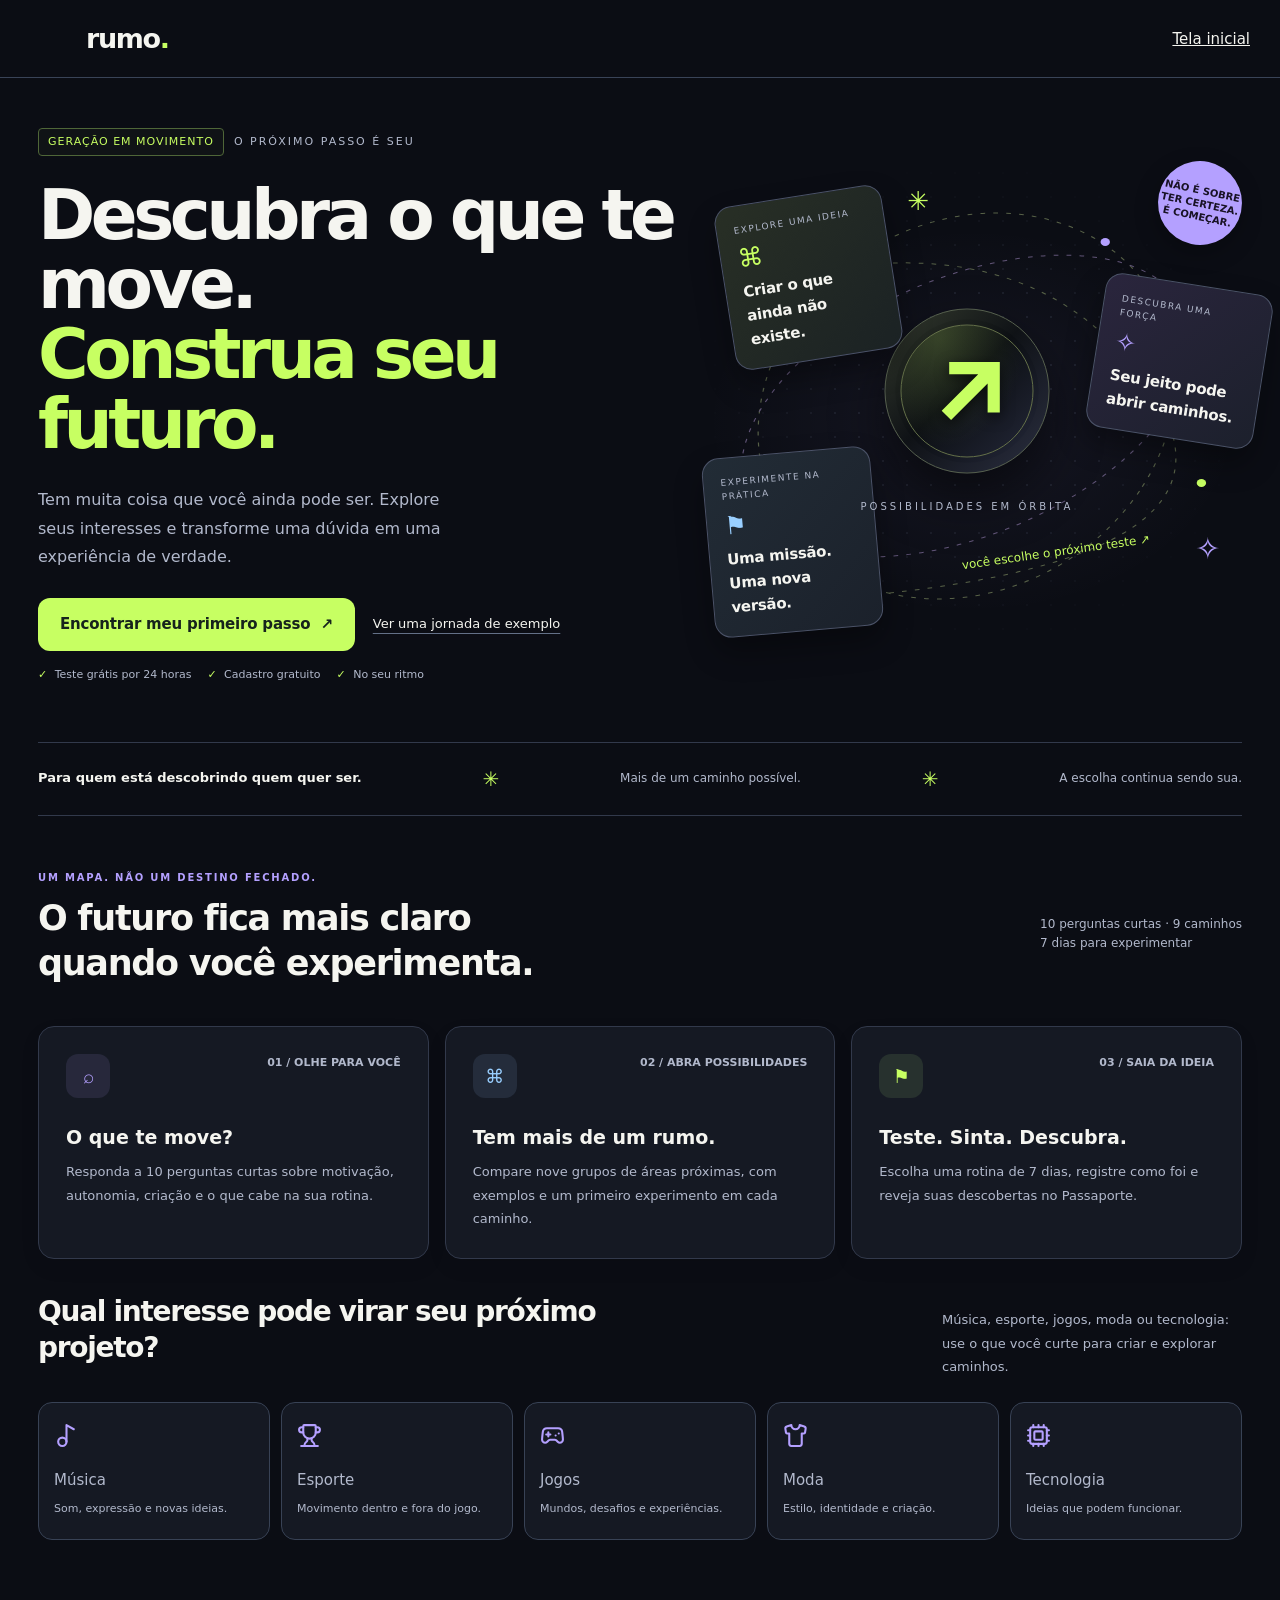
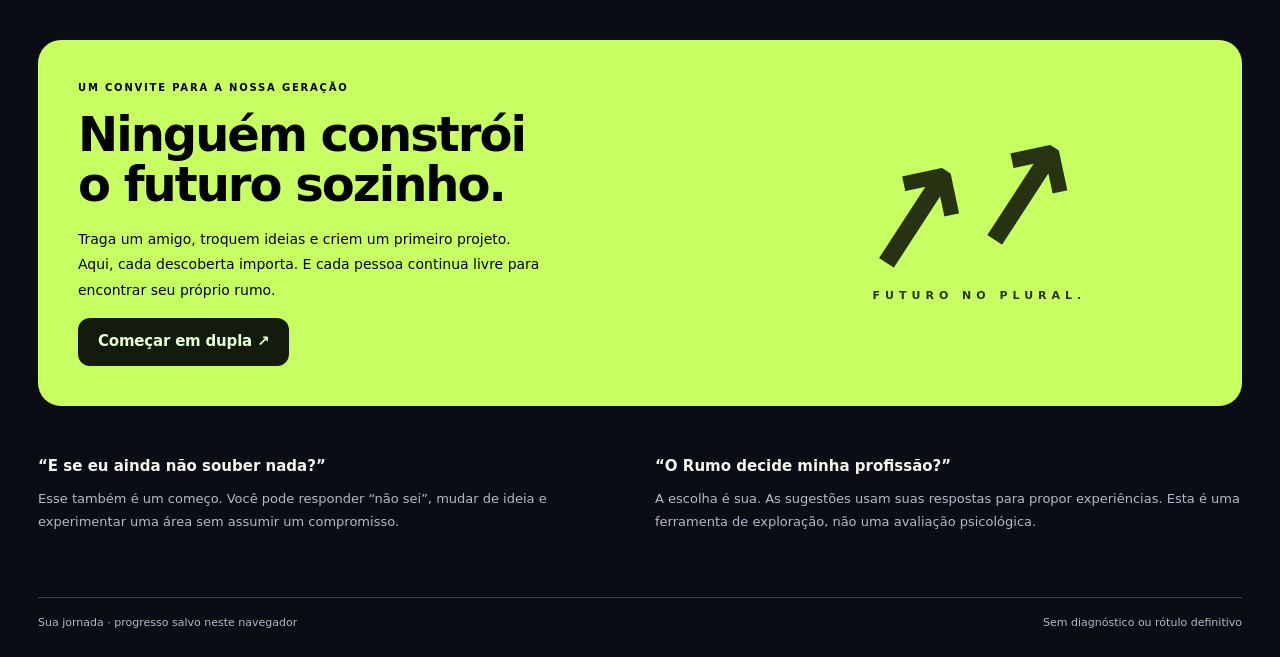
==== commit 979c7c78: "Adiciona botão Tela inicial no cabeçalho do Rumo" ====
--- a/public/index.html
+++ b/public/index.html
@@ -1406,7 +1406,7 @@
 #rumo-app-preview .rg-tip{font-size:13px;line-height:1.65;color:var(--rp-muted);margin:22px 0 0}
 @media(max-width:650px){#rumo-app-preview .rg-steps{grid-template-columns:1fr}#rumo-app-preview .rg-resume{align-items:stretch;flex-direction:column;padding:20px;gap:18px}#rumo-app-preview .rg-resume .rp-button{width:100%;justify-content:center}#rumo-app-preview .rg-step{padding:20px}#rumo-app-preview .rg-extra .rp-button{width:100%;justify-content:center}}
 </style>
-<link rel="stylesheet" href="/rumo-app.css"><link rel="stylesheet" href="/navegacao.css"><header class="rp-header"><div class="rp-brand-wrap"><button class="rp-menu-btn" type="button" data-act="menu" aria-label="Abrir menu" aria-expanded="false" aria-controls="rp-navigation"><span class="menu-lines" aria-hidden="true"></span></button><button class="rp-logo-button" data-act="home" aria-label="Rumo, página inicial"><span class="rp-logo">rumo<span>.</span></span></button></div><span class="rp-home-status">Seu próximo passo, no seu ritmo</span></header>
+<link rel="stylesheet" href="/rumo-app.css"><link rel="stylesheet" href="/navegacao.css"><header class="rp-header"><div class="rp-brand-wrap"><button class="rp-menu-btn" type="button" data-act="menu" aria-label="Abrir menu" aria-expanded="false" aria-controls="rp-navigation"><span class="menu-lines" aria-hidden="true"></span></button><button class="rp-logo-button" data-act="home" aria-label="Rumo, explorar o aplicativo"><span class="rp-logo">rumo<span>.</span></span></button></div><a class="site-home-link" href="/">Tela inicial</a></header>
 <button class="rp-menu-shade" data-act="close-menu" aria-label="Fechar menu lateral" hidden></button>
 <aside id="rp-navigation" class="rp-menu rp-side-drawer" role="dialog" aria-modal="true" aria-labelledby="rp-drawer-title" hidden><div class="rp-drawer-inner"><div class="rp-drawer-head"><span id="rp-drawer-title">Menu</span><button class="rp-drawer-close" data-act="close-menu" aria-label="Fechar menu lateral">×</button></div><nav class="rp-drawer-links" aria-label="Navegação principal"><button class="rp-drawer-item" data-act="guide"><span class="rp-drawer-icon" aria-hidden="true"><i data-lucide="book-open"></i><span class="rp-icon-fallback">☷</span></span><span class="rp-drawer-copy"><strong>Guia do app</strong><small>Por onde começar e o que fazer depois</small></span></button><button class="rp-drawer-item" data-act="how" ><span class="rp-drawer-icon" aria-hidden="true"><i data-lucide="circle-help"></i><span class="rp-icon-fallback">?</span></span><span class="rp-drawer-copy"><strong>Como funciona</strong><small>Conheça os passos da exploração</small></span></button><button class="rp-drawer-item" data-act="home" ><span class="rp-drawer-icon" aria-hidden="true"><i data-lucide="house"></i><span class="rp-icon-fallback">⌂</span></span><span class="rp-drawer-copy"><strong>Explorar</strong><small>Seu passo de hoje e próximos caminhos</small></span></button><button class="rp-drawer-item" data-act="results" id="rp-nav-result" disabled><span class="rp-drawer-icon" aria-hidden="true"><i data-lucide="map"></i><span class="rp-icon-fallback">⌘</span></span><span class="rp-drawer-copy"><strong>Meu mapa</strong><small>Seus caminhos e interesses</small></span></button><button class="rp-drawer-item" data-up-panel="paths"><span class="rp-drawer-icon" aria-hidden="true"><i data-lucide="compass"></i><span class="rp-icon-fallback">↗</span></span><span class="rp-drawer-copy"><strong>Conhecer os caminhos</strong><small>Explore os nove grupos de áreas</small></span></button>
 <button class="rp-drawer-item" data-act="routines" ><span class="rp-drawer-icon" aria-hidden="true"><i data-lucide="route"></i><span class="rp-icon-fallback">↗</span></span><span class="rp-drawer-copy"><strong>Rotinas e planos</strong><small>Experimente um caminho na prática</small></span></button><button class="rp-drawer-item" data-y-nav="creations"><span class="rp-drawer-icon" aria-hidden="true"><i data-lucide="folder-heart"></i><span class="rp-icon-fallback">▱</span></span><span class="rp-drawer-copy"><strong>Minhas criações</strong><small>Projetos, rascunhos e descobertas</small></span></button>
@@ -1703,6 +1703,7 @@
  <section class="demo-progress"><div><h2>Sua semana no Rumo</h2><p>${routeChosen?esc(routes[activeRoute].title):'Escolha uma área para começar seu plano.'}</p></div>
    <div><strong>${routeChosen?routineCount(activeRoute,7):0} de 7 dias registrados</strong><progress aria-label="Atividades registradas na primeira semana" max="7" value="${routeChosen?routineCount(activeRoute,7):0}"></progress></div></section>
   ${youthDashboard()}
+  ${routeChosen&&nextDailyIndex()>=0?`<section class="rp-summary"><h2>Seu passo de hoje</h2><p>${esc(getPlan(activeRoute).days[nextDailyIndex()][0])}</p><button class="rp-button" data-daily="start">Abrir atividade do dia</button></section>`:''}
   <h2 class="explore-tools">Ferramentas da jornada</h2>
   <div class="demo-shortcuts"><button data-demo-view="question">Questionário</button><button data-demo-view="projects">Projetos</button><button data-demo-view="duo">Missão em dupla</button><button data-demo-view="mentor">Mentor</button><button data-demo-view="guide">Guia do aplicativo</button></div></section>`;}
 root.addEventListener('click',event=>{const button=event.target.closest('[data-demo-view]');if(button){if(button.dataset.demoView==='question')resumeQuestions();else if(button.dataset.demoView==='routine'&&!routeChosen)navigate('routines');else navigate(button.dataset.demoView);}});
